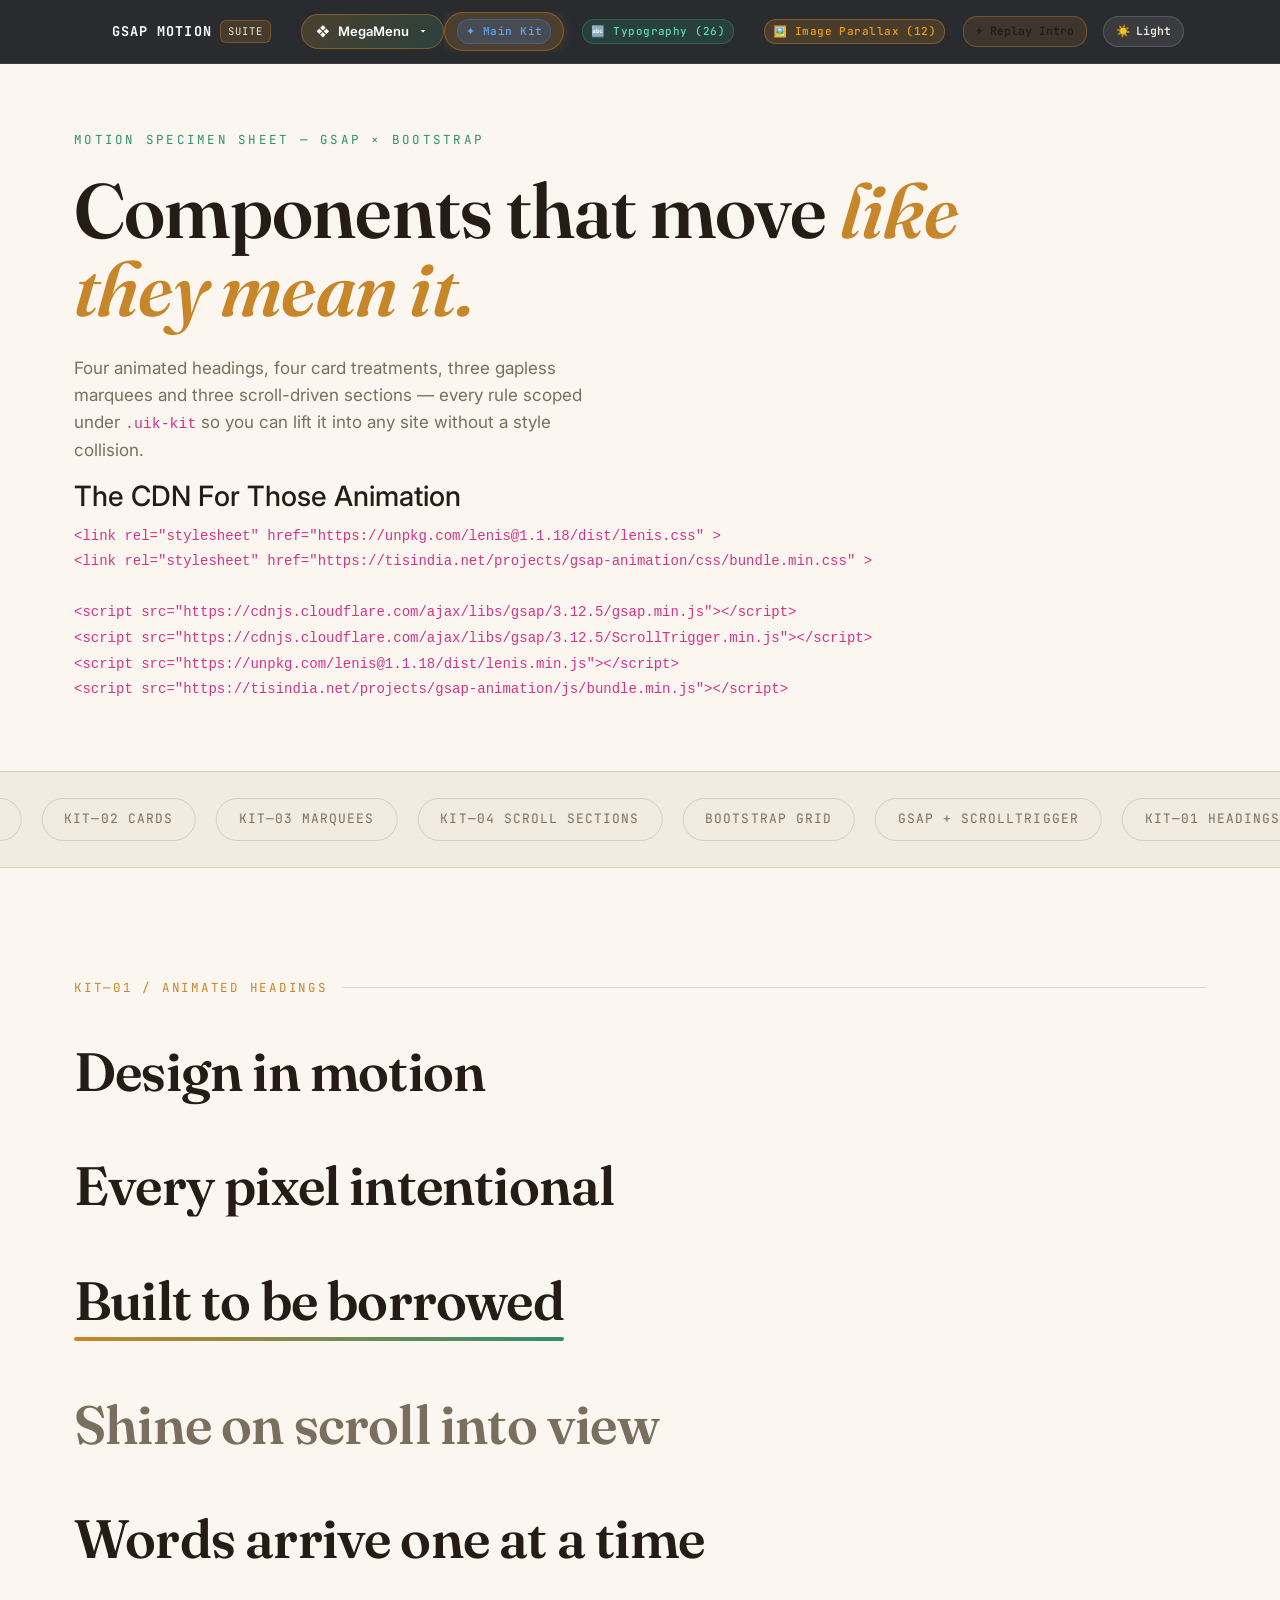
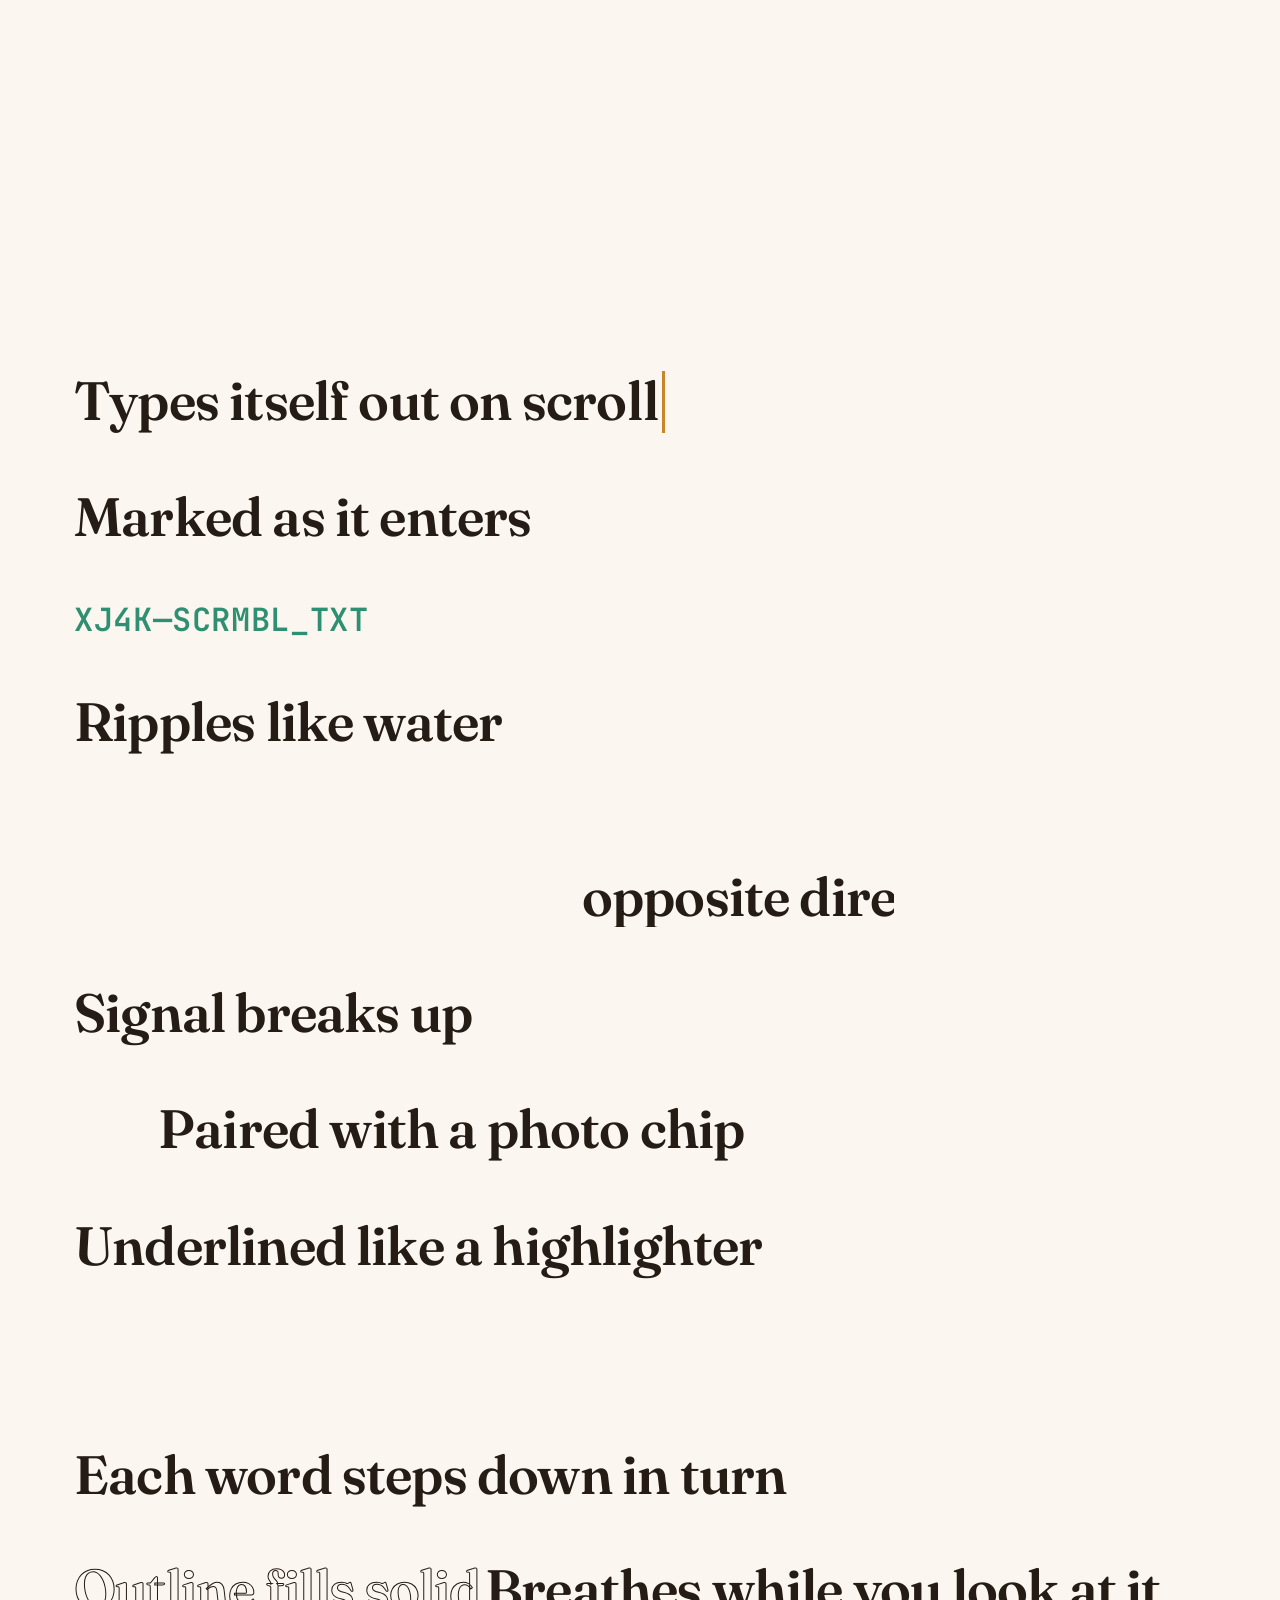
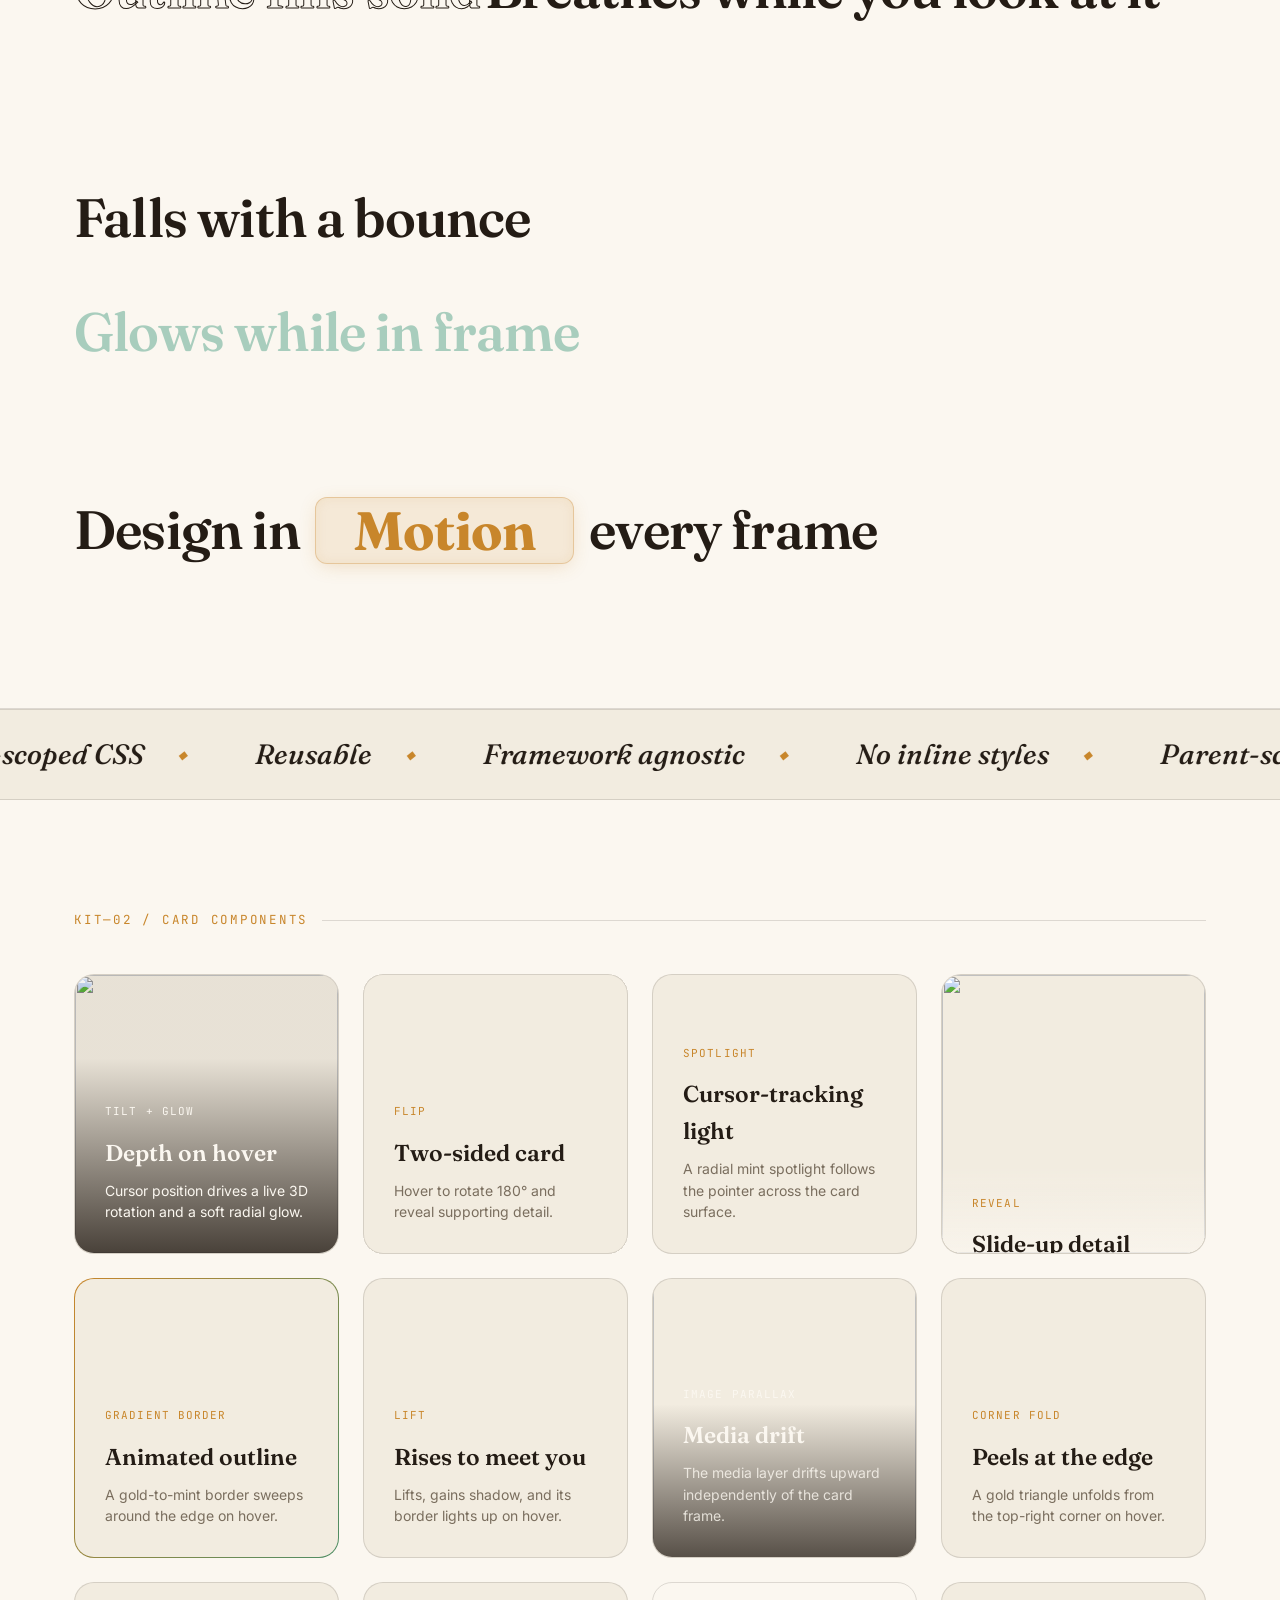
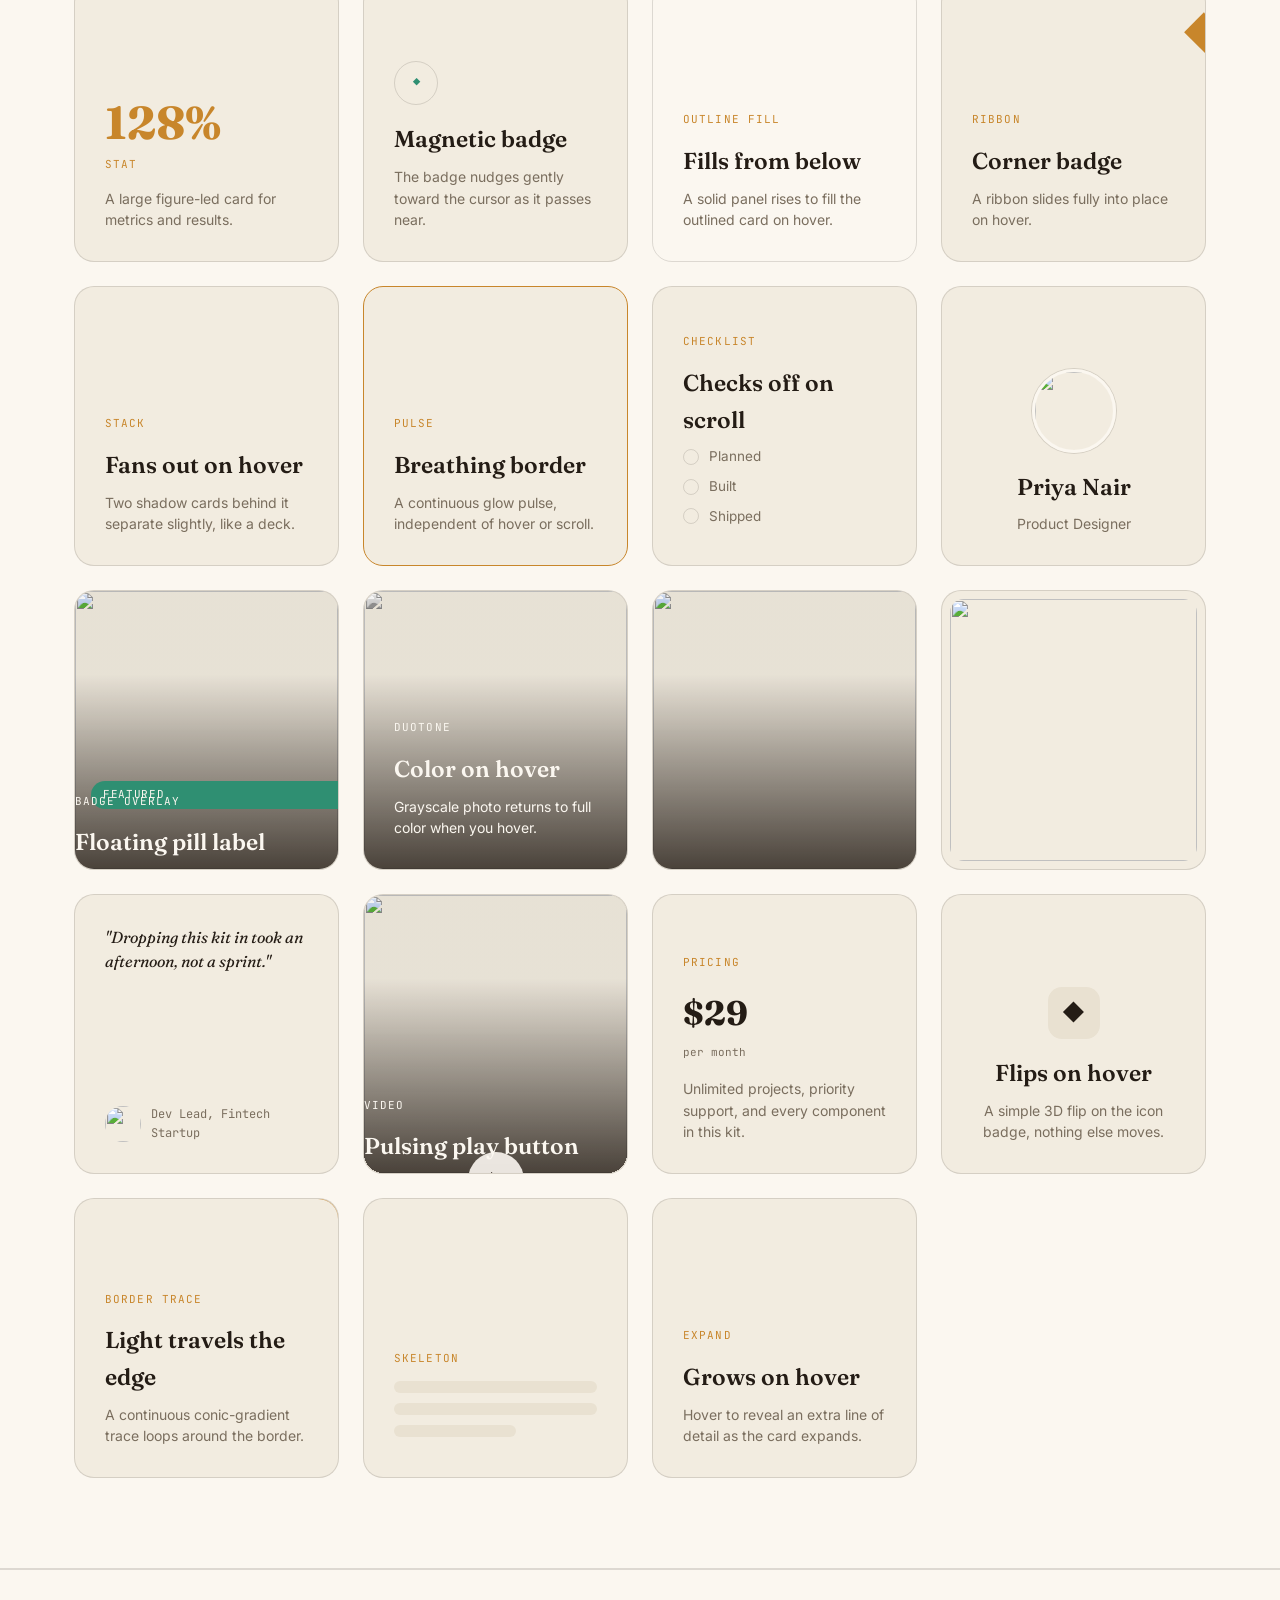
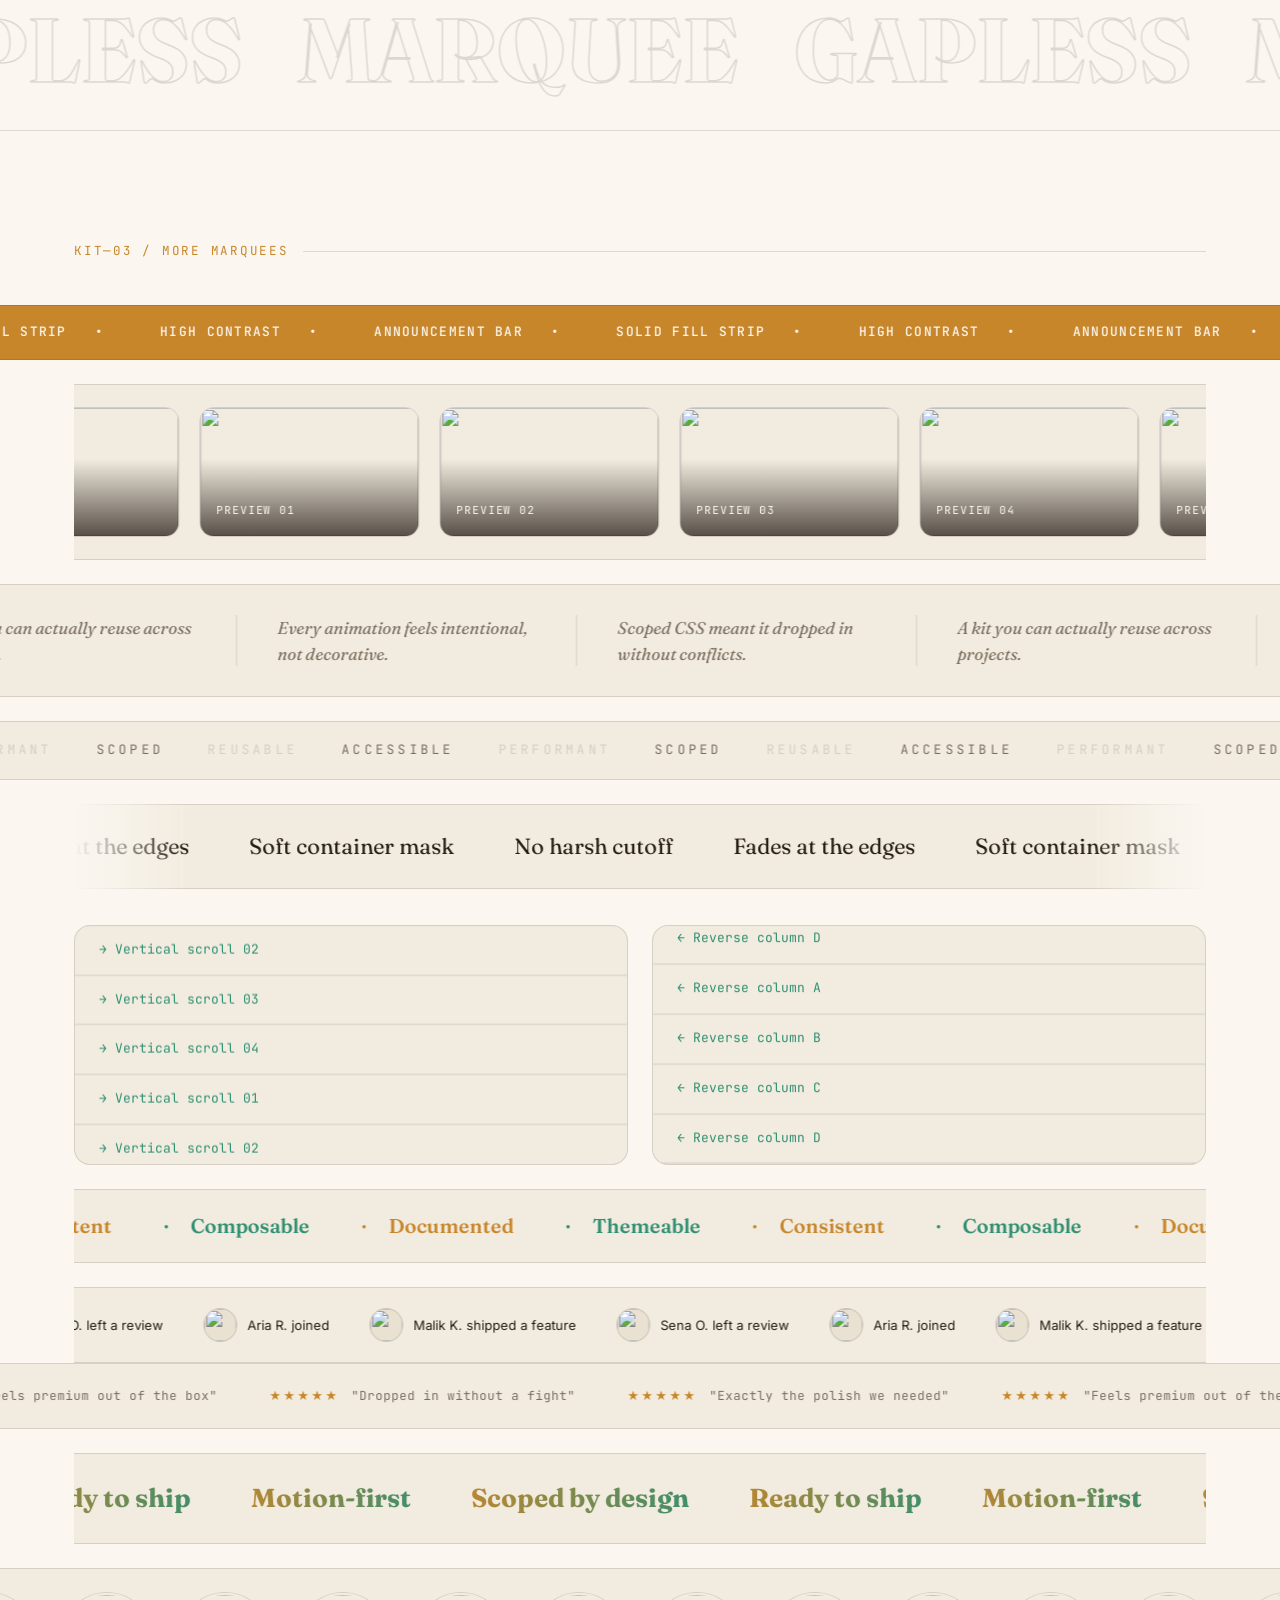
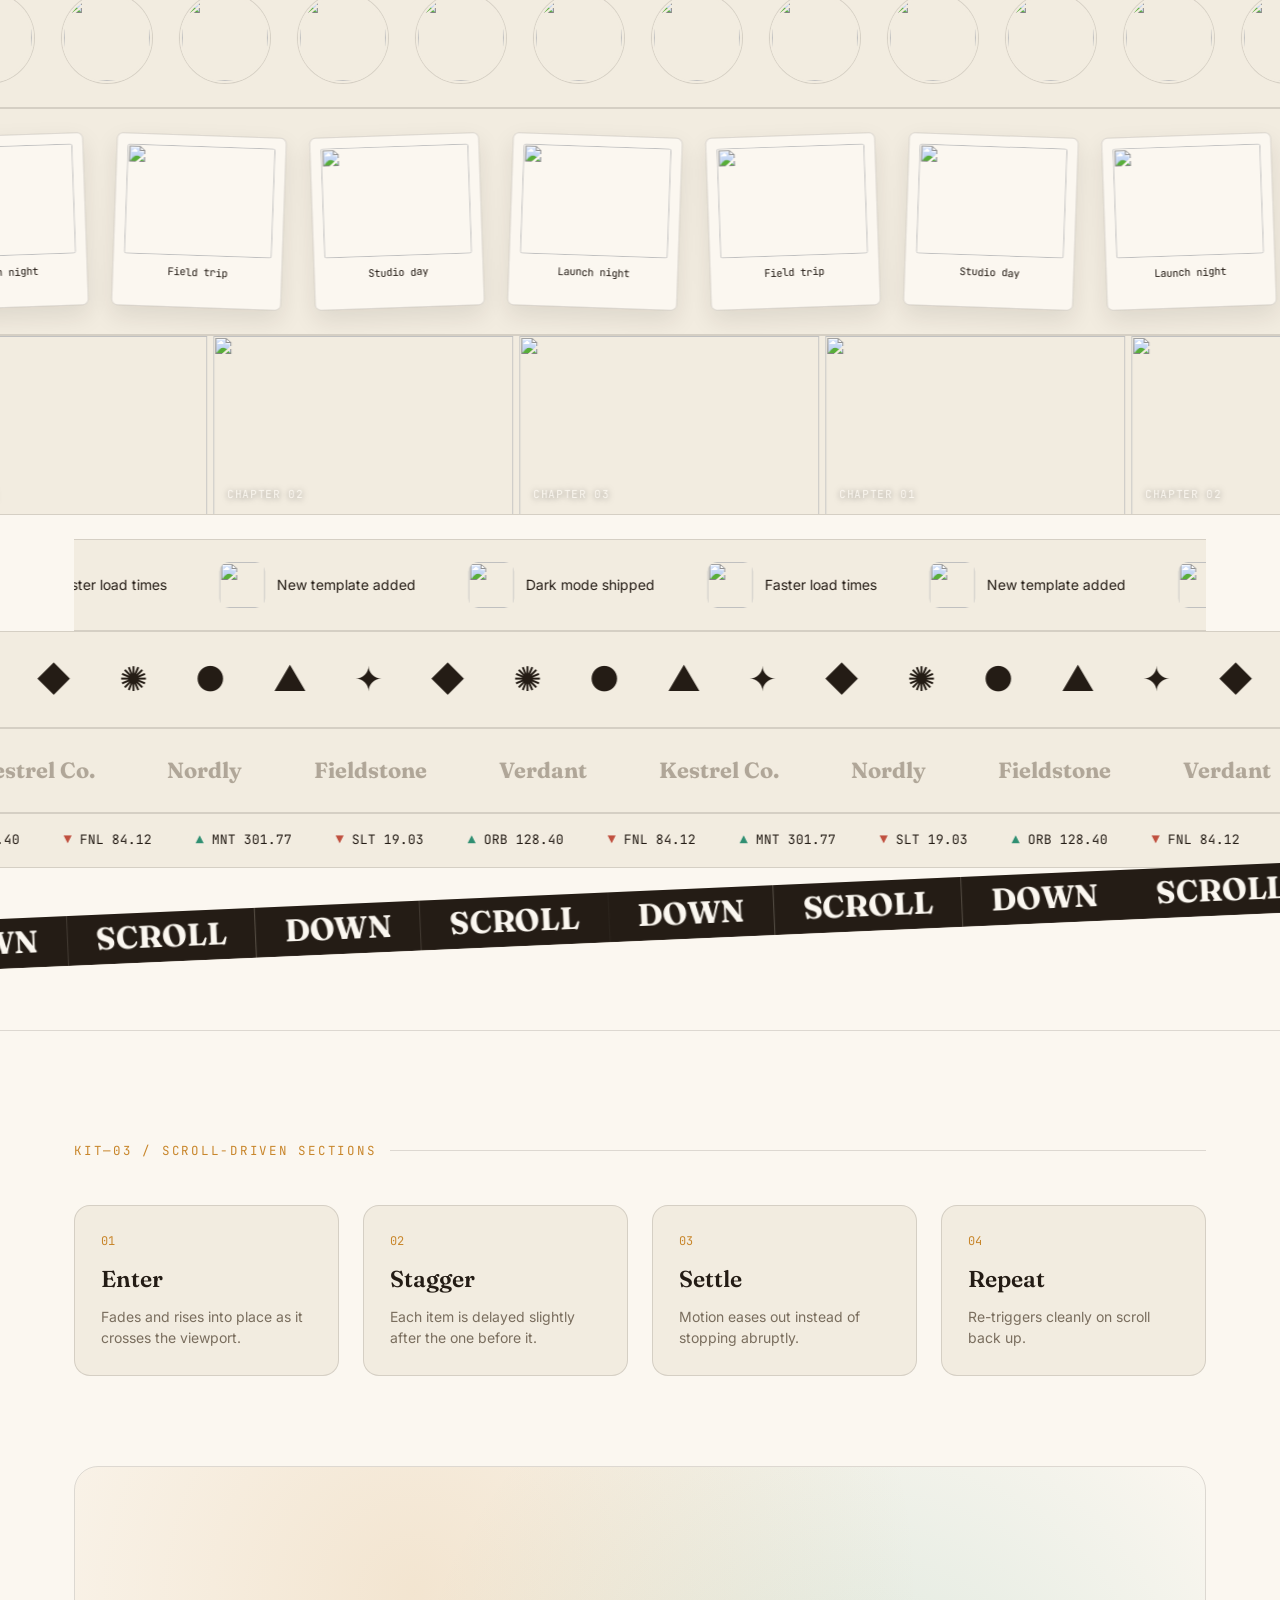
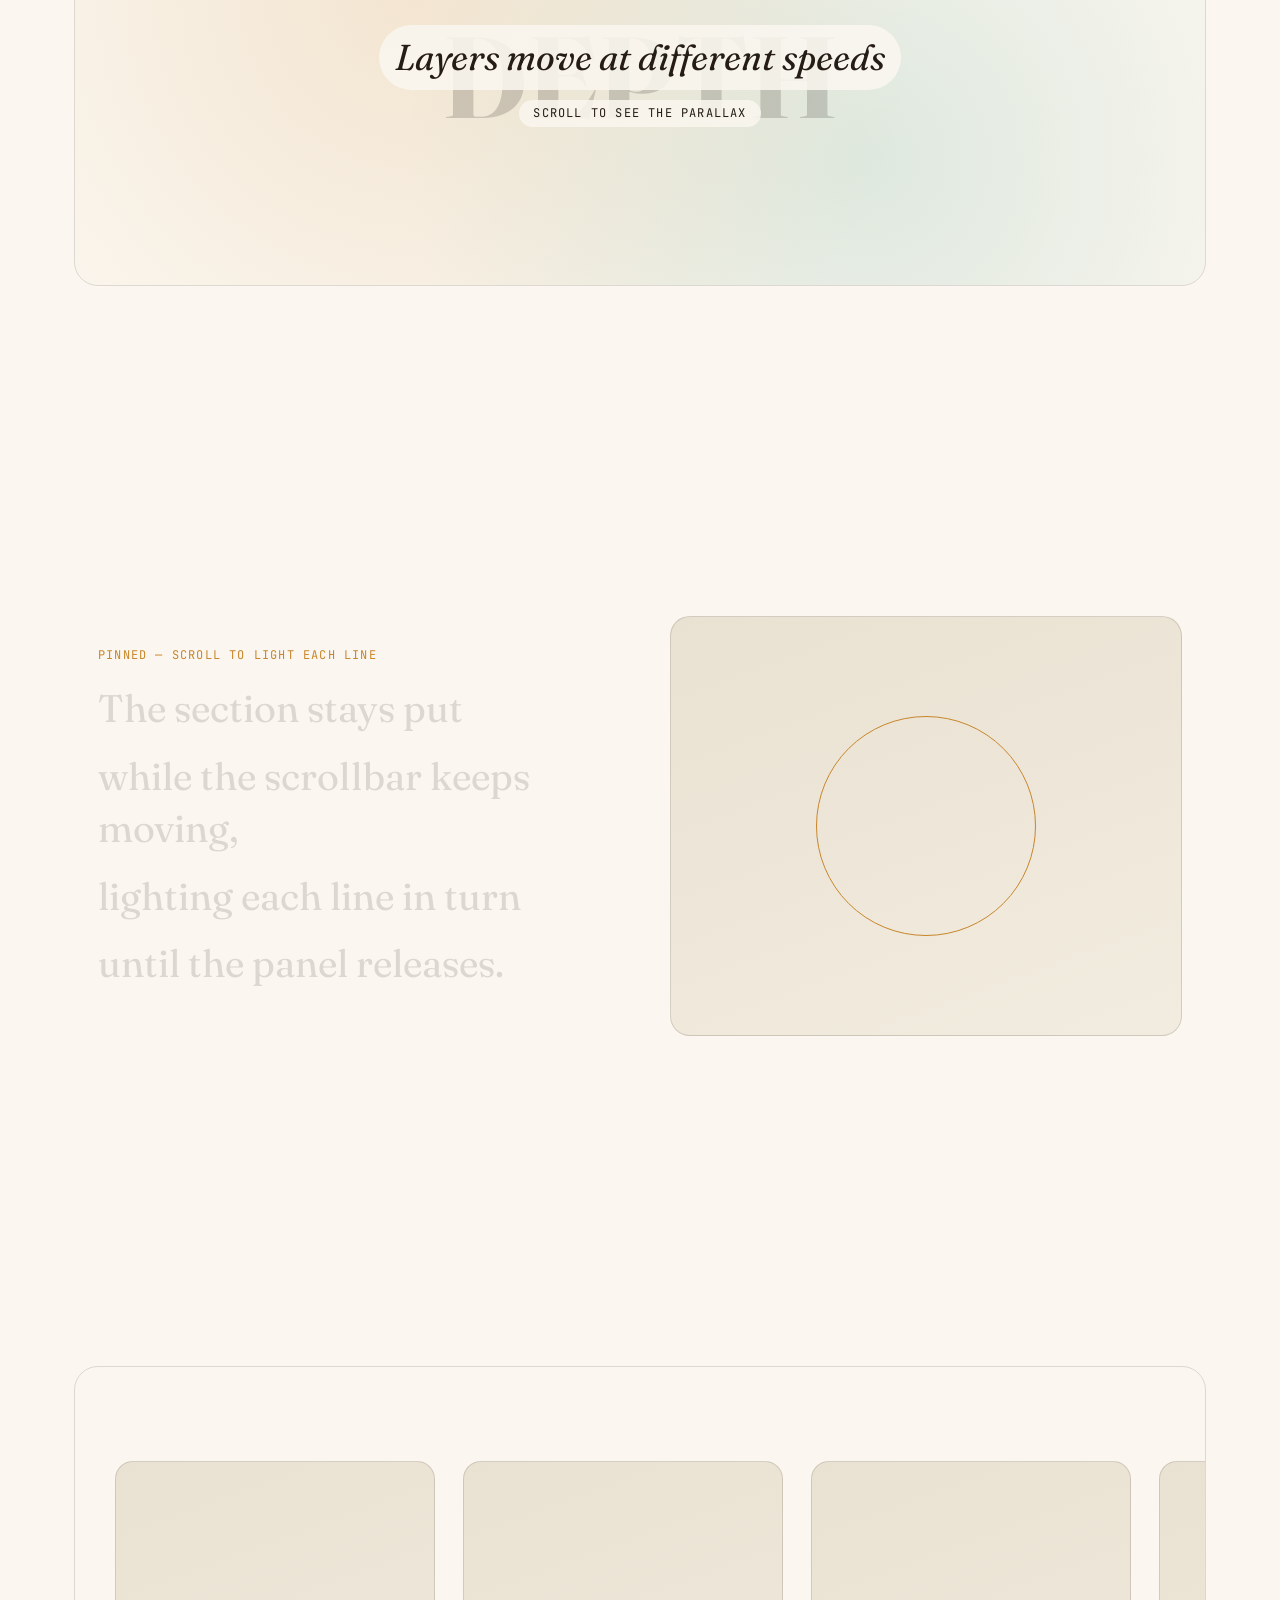
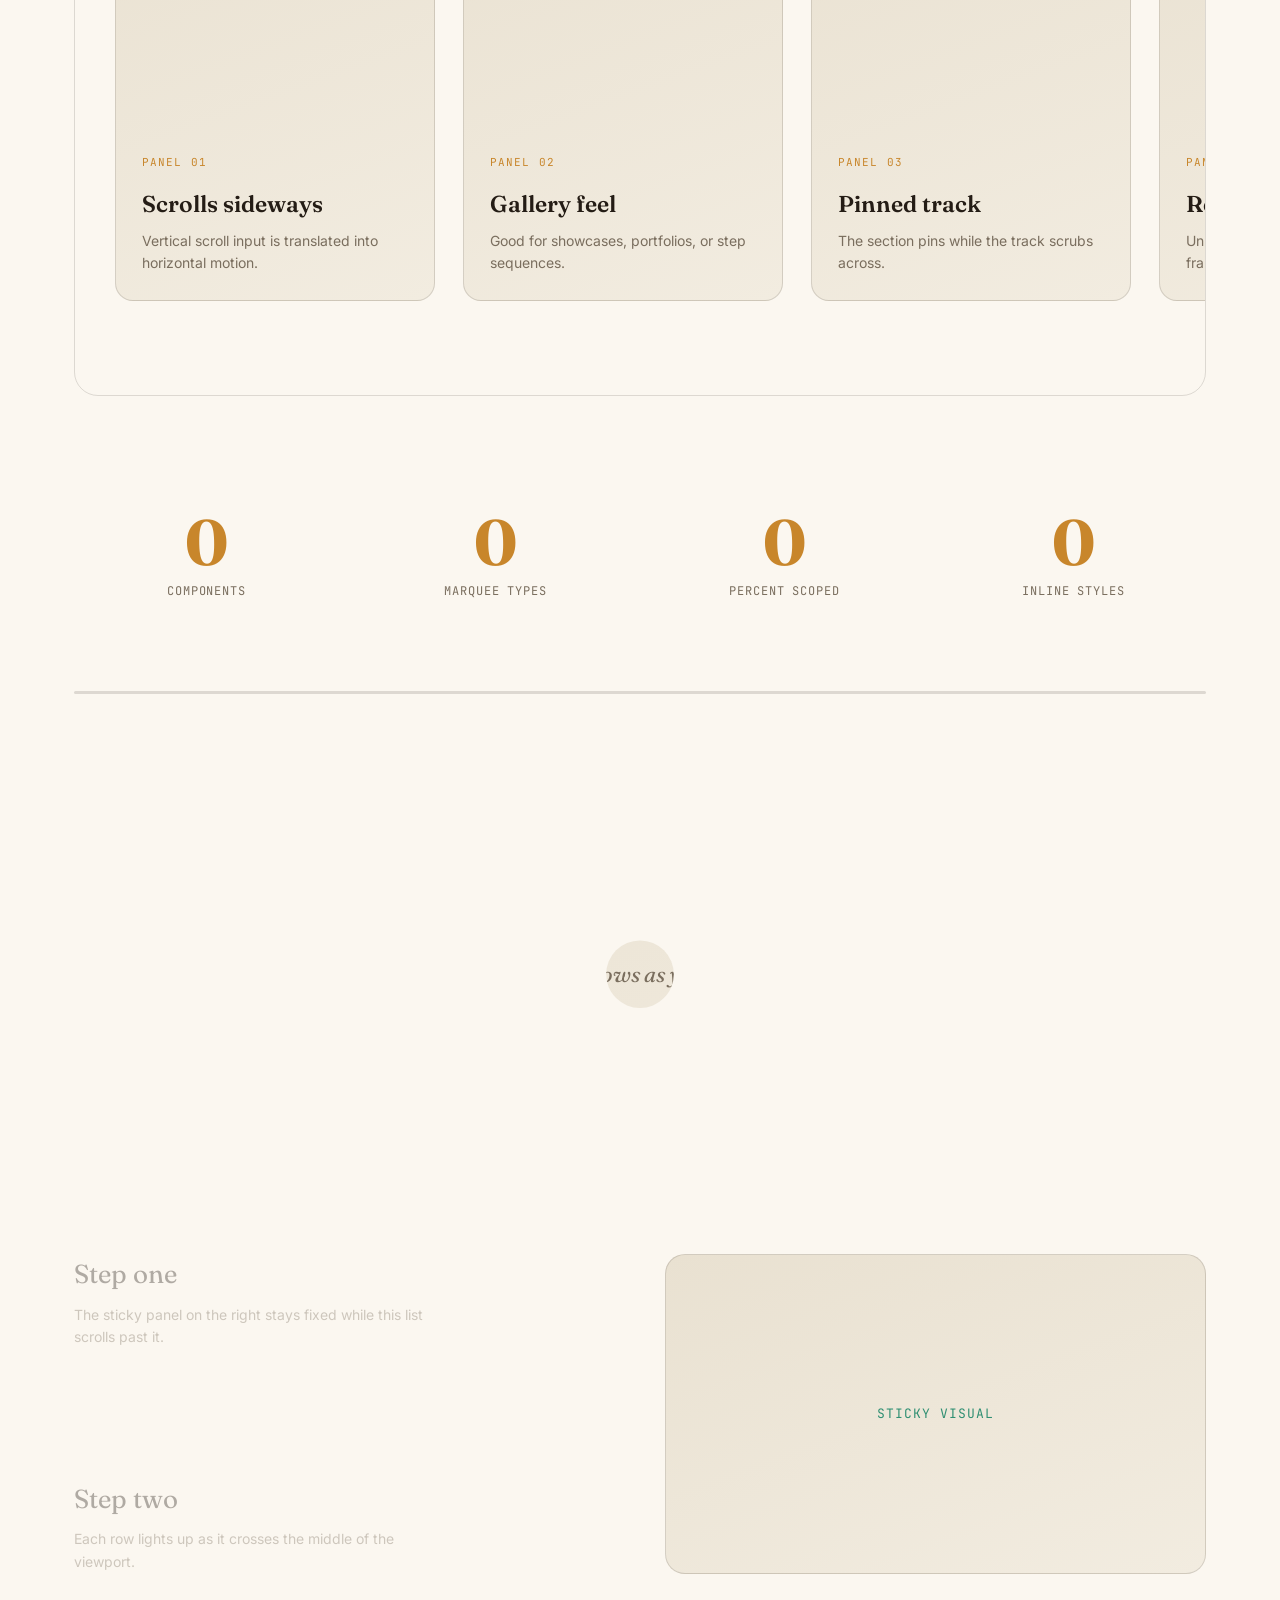
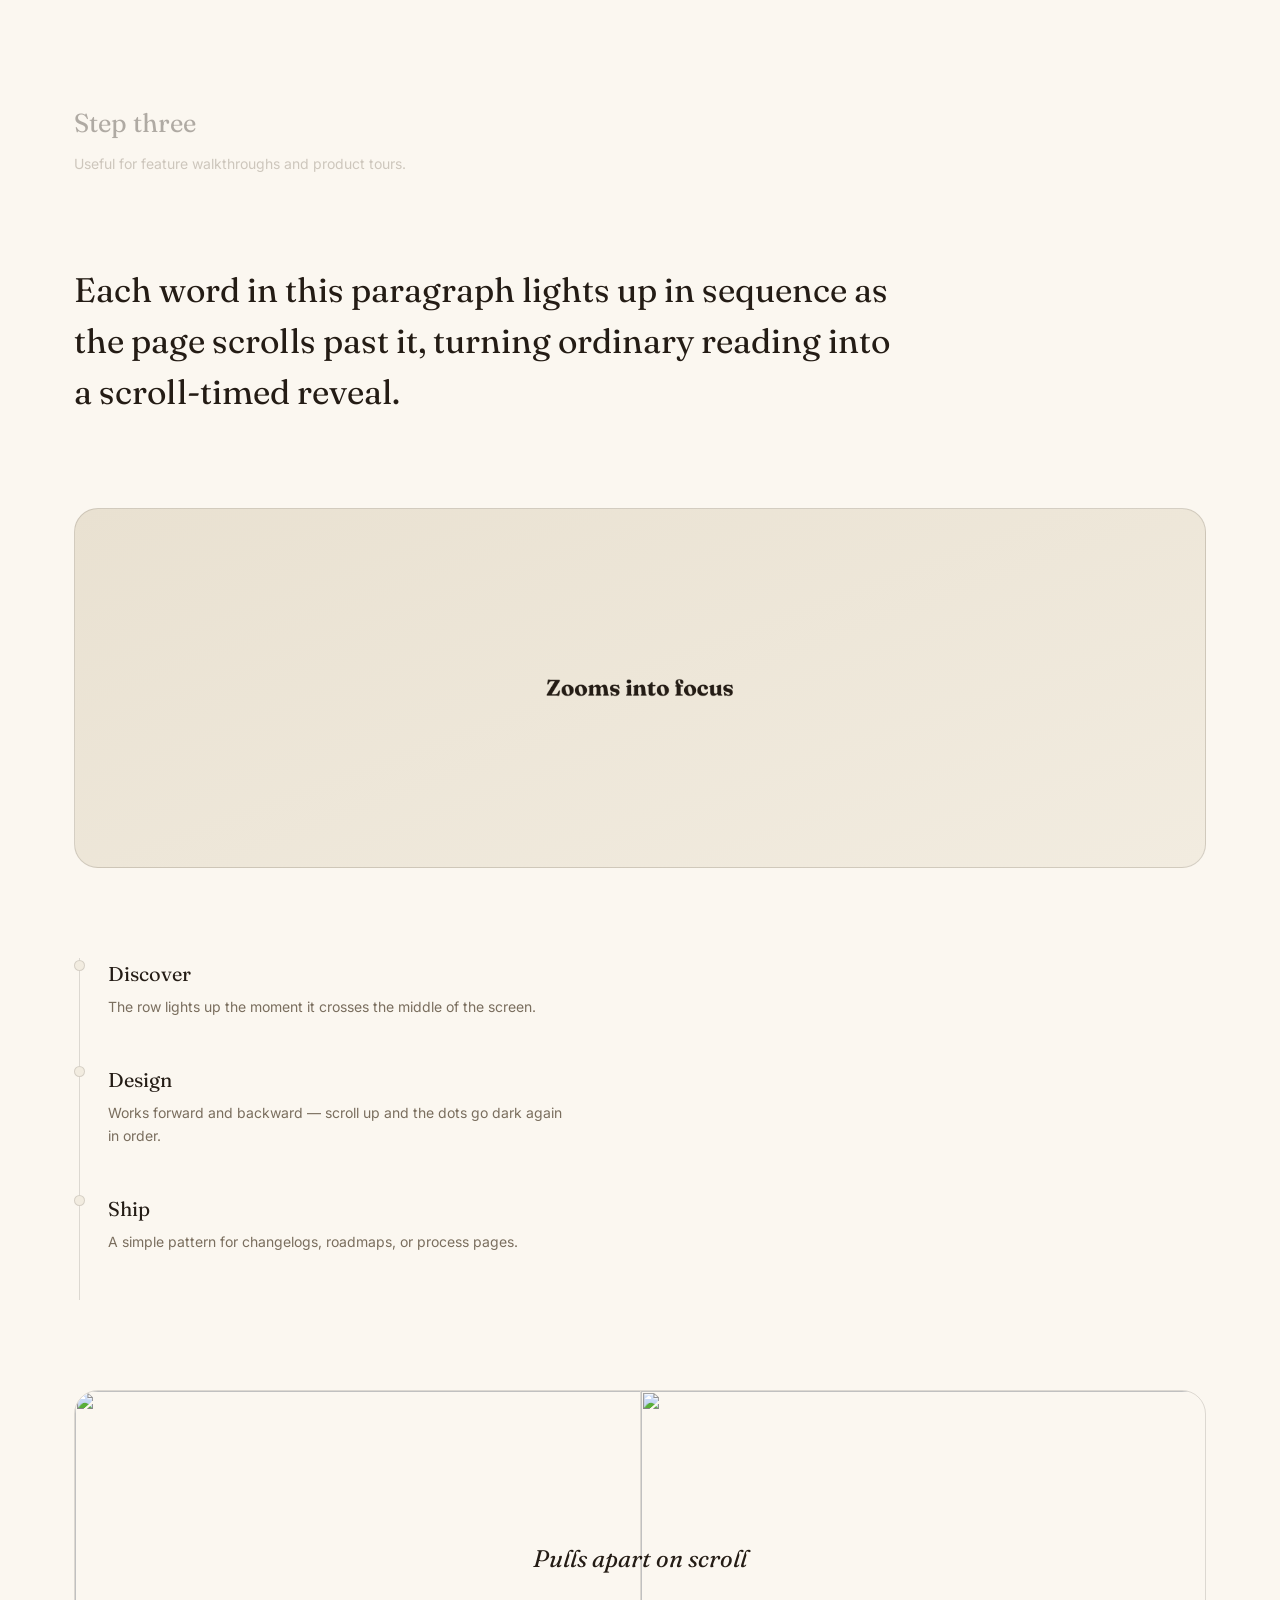
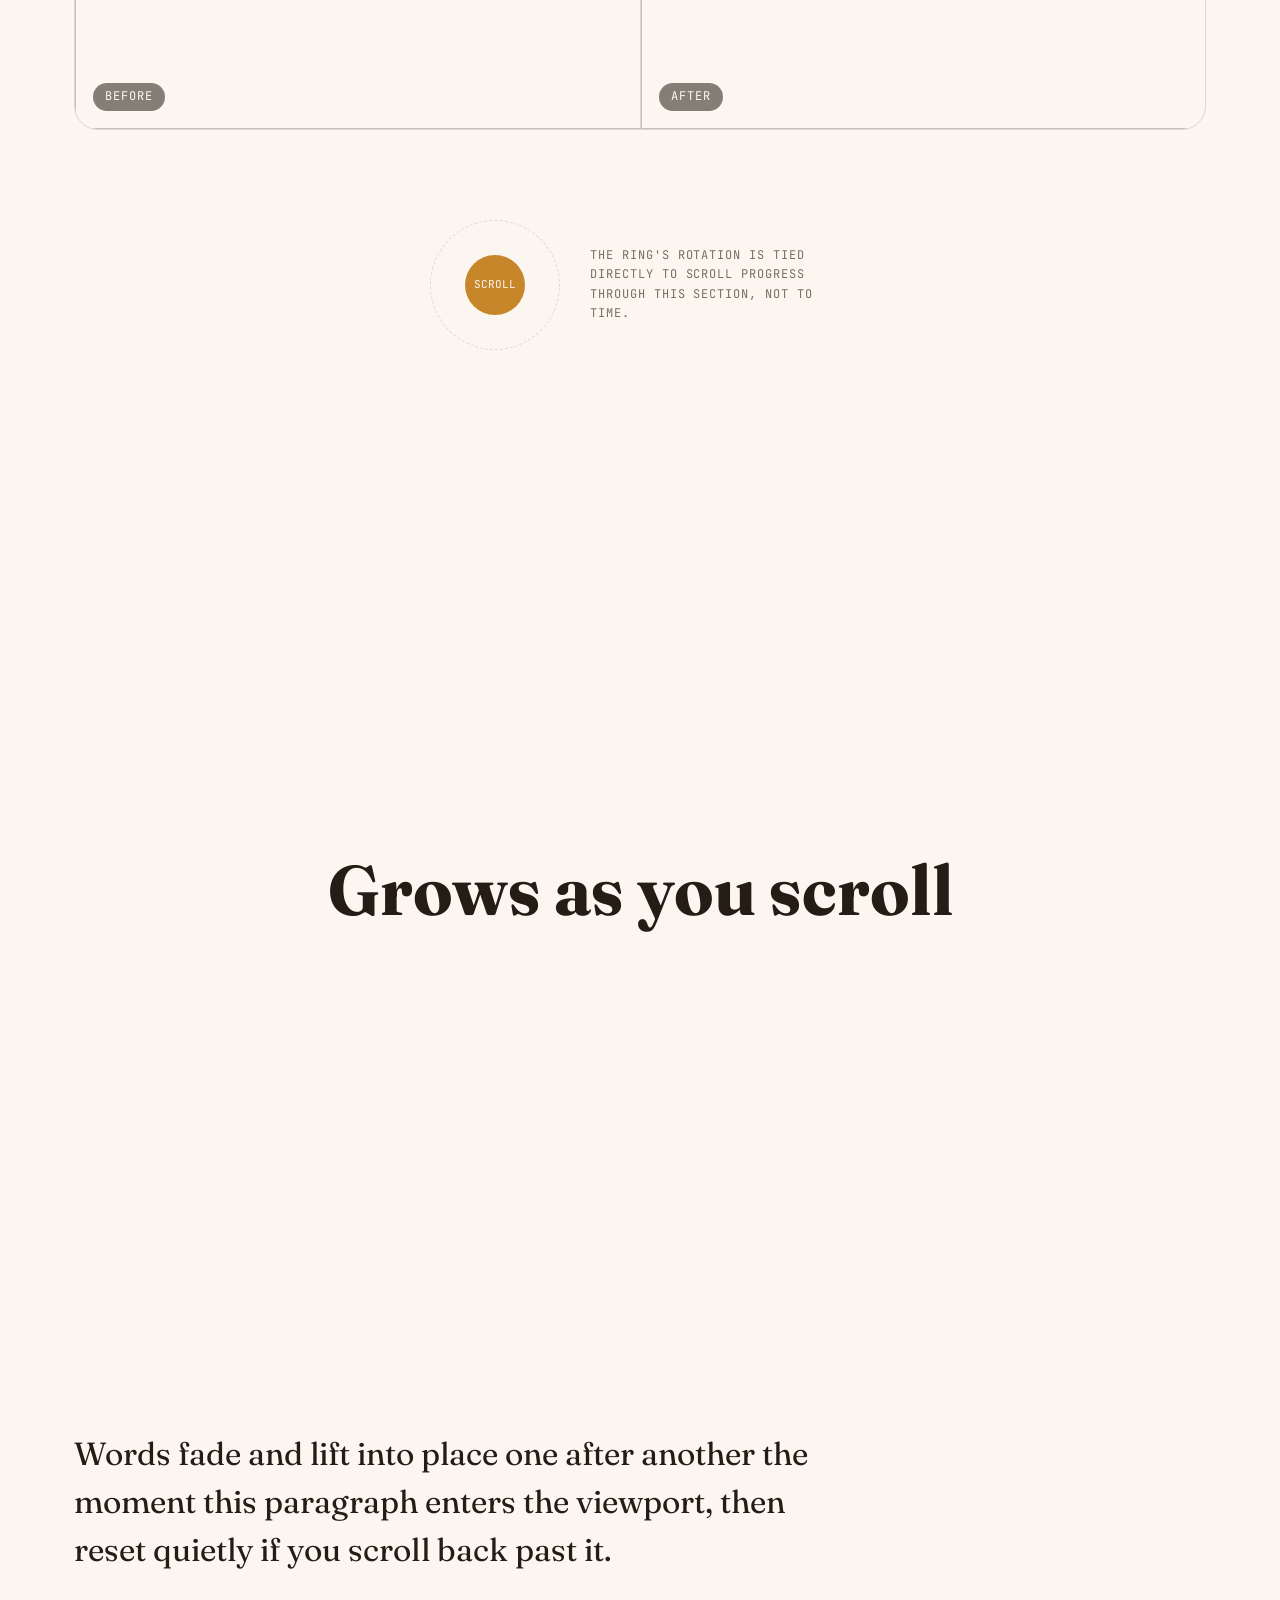
==== index.html @ 9df9f764 "Add files via upload" ====
<!DOCTYPE html>
<html lang="en">

<head>
  <meta charset="UTF-8">
  <meta name="viewport" content="width=device-width, initial-scale=1.0">
  <title>UI Kit — Motion Specimen Sheet</title>

  <!-- Bootstrap (grid/layout utilities only) -->
  <link href="https://cdn.jsdelivr.net/npm/bootstrap@5.3.3/dist/css/bootstrap.min.css" rel="stylesheet">

  <!-- Fonts -->
  <link rel="preconnect" href="https://fonts.googleapis.com">
  <link
    href="https://fonts.googleapis.com/css2?family=Fraunces:ital,opsz,wght@0,9..144,300;0,9..144,500;0,9..144,600;0,9..144,700;1,9..144,500&family=Inter:wght@400;500;600&family=JetBrains+Mono:wght@400;500&display=swap"
    rel="stylesheet">
  <link rel="stylesheet" href="https://unpkg.com/lenis@1.1.18/dist/lenis.css">
  <link rel="stylesheet" href="css/bundle.min.css">



  <style>
    /* ======================================================================
   UI KIT — all rules are scoped under .uik-kit so this file can be
   dropped into any existing site without leaking styles or colliding
   with host classnames. Nothing here is written as an inline style
   attribute; every visual rule lives in this stylesheet.
   ====================================================================== */
  </style>
</head>

<body>

  <div class="uik-kit">

    <!-- ================= AWWWARDS FULLSCREEN SITE OPENING INTRO PRELOADER ================= -->
    <div class="uik-site-intro-overlay" data-uik-intro-overlay>
      <!-- 5 Vertical Staggered Curtains -->
      <div class="uik-intro-columns-wrap">
        <div class="uik-intro-column" data-uik-intro-col></div>
        <div class="uik-intro-column" data-uik-intro-col></div>
        <div class="uik-intro-column" data-uik-intro-col></div>
        <div class="uik-intro-column" data-uik-intro-col></div>
        <div class="uik-intro-column" data-uik-intro-col></div>
      </div>

      <!-- Centerpiece Telemetry & Reveal Stage -->
      <div class="uik-intro-stage" data-uik-intro-stage>
        <div class="uik-intro-telemetry" data-uik-intro-telemetry>
          <span>[ AWWWARDS • 2026 ]</span>
          <span>•</span>
          <span>[ GSAP 3 SHOCKWAVE ]</span>
        </div>

        <div class="uik-intro-emblem" data-uik-intro-emblem>
          <div class="uik-intro-emblem-ring"></div>
          <div class="uik-intro-emblem-core"></div>
        </div>

        <h1 class="uik-intro-title" data-uik-intro-title>
          <span class="uik-intro-char">A</span><span class="uik-intro-char">W</span><span class="uik-intro-char">W</span><span class="uik-intro-char">W</span><span class="uik-intro-char">A</span><span class="uik-intro-char">R</span><span class="uik-intro-char">D</span><span class="uik-intro-char">S</span>
          <span style="display: inline-block; width: 14px;"></span>
          <span class="uik-intro-char" style="color: var(--uik-clay);">M</span><span class="uik-intro-char" style="color: var(--uik-clay);">O</span><span class="uik-intro-char" style="color: var(--uik-clay);">T</span><span class="uik-intro-char" style="color: var(--uik-clay);">I</span><span class="uik-intro-char" style="color: var(--uik-clay);">O</span><span class="uik-intro-char" style="color: var(--uik-clay);">N</span>
        </h1>

        <div class="uik-intro-counter-big" data-uik-intro-counter>00%</div>

        <div class="uik-intro-progress-wrap">
          <div class="uik-intro-progress-bar" data-uik-intro-bar></div>
        </div>

        <div class="uik-intro-status" data-uik-intro-status>SYNCHRONIZING ASSETS & TELEMETRY...</div>
      </div>
    </div>

    <!-- ================= COMMON GLOBAL MOTION NAVBAR ================= -->
    <nav class="uik-navbar" data-uik-navbar>
      <div class="uik-container d-flex align-items-center justify-content-between">
        <div class="d-flex align-items-center gap-3">
          <a href="index.html" class="uik-nav-brand" title="GSAP Motion Suite Home">
            <span class="uik-nav-dot"></span>
            <span class="uik-nav-brand-title">GSAP MOTION</span>
            <span class="uik-nav-badge">SUITE</span>
          </a>

          <!-- MegaMenu Trigger Button -->
          <button type="button" class="uik-nav-megabtn" data-uik-megatoggle aria-expanded="false" title="Explore All Motion Modules">
            <span class="uik-megabtn-icon">❖</span>
            <span>MegaMenu</span>
            <svg class="uik-megabtn-arrow" width="12" height="12" viewBox="0 0 24 24"><path d="M7 10l5 5 5-5z" fill="currentColor"/></svg>
          </button>
        </div>

        <div class="uik-nav-scroll-wrap">
          <ul class="uik-nav-list">
            <!-- 3 Master Showcase Hub Links -->
            <li><a href="index.html" class="uik-nav-item is-current-page" title="Main Motion Specimen Sheet"><span class="uik-nav-pill uik-nav-pill--specimen">✦ Main Kit</span></a></li>
            <li><a href="headings.html" class="uik-nav-item" title="Typography & Headings Animation Kit"><span class="uik-nav-pill uik-nav-pill--headings">🔤 Typography (26)</span></a></li>
            <li><a href="image-parallax.html" class="uik-nav-item" title="12 Pure Image Parallax Techniques"><span class="uik-nav-pill uik-nav-pill--parallax">🖼️ Image Parallax (12)</span></a></li>

            <!-- Interactive Replay Opening Animation Trigger -->
            <li><button type="button" class="uik-nav-replay-btn" data-uik-intro-replay title="Replay Awwwards Opening Intro Animation">⚡ Replay Intro</button></li>

            <!-- Universal Theme Toggle -->
            <li>
              <button type="button" class="uik-nav-theme-btn" data-uik-theme-toggle title="Toggle Light / Dark Mode">
                <span class="uik-theme-icon">☀️</span>
                <span class="uik-theme-label">Light</span>
              </button>
            </li>
          </ul>
        </div>
      </div>
    </nav>

    <!-- Mega Menu Full Panel Overlay -->
    <div class="uik-megamenu-panel" data-uik-megapanel>
      <div class="uik-container">
        <div class="uik-megamenu-grid">

          <!-- Column 1: Core Typography & Components -->
          <div class="uik-megacol">
            <div class="uik-megacol-title">
              <span>01 • CORE FOUNDATIONS</span>
              <span class="uik-nav-badge">60+ FX</span>
            </div>

            <a href="#kit-headings" class="uik-megalink-card" data-nav-target="#kit-headings" data-megaclose>
              <div class="uik-megalink-icon">🔤</div>
              <div class="uik-megalink-content">
                <h5>Animated Headings <span class="uik-nav-badge">26</span></h5>
                <p>Split-char, Clip wipe, Line masks, Scramble, Glitch, Typewriter & 3D tilts.</p>
              </div>
            </a>

            <a href="#kit-cards" class="uik-megalink-card" data-nav-target="#kit-cards" data-megaclose>
              <div class="uik-megalink-icon">🃏</div>
              <div class="uik-megalink-content">
                <h5>Interactive Cards <span class="uik-nav-badge">20+</span></h5>
                <p>3D cursor tilt, Spotlight radial glows, Magnetic pulls & Holographic flares.</p>
              </div>
            </a>

            <a href="#kit-marquees" class="uik-megalink-card" data-nav-target="#kit-marquees" data-megaclose>
              <div class="uik-megalink-icon">♾️</div>
              <div class="uik-megalink-content">
                <h5>Gapless Marquees <span class="uik-nav-badge">15</span></h5>
                <p>Seamless infinite tickers, photo streams, vertical scrollers & text strokes.</p>
              </div>
            </a>
          </div>

          <!-- Column 2: Scroll-Driven Sequences -->
          <div class="uik-megacol">
            <div class="uik-megacol-title">
              <span>02 • SCROLL SEQUENCES</span>
              <span class="uik-nav-badge">KINETIC</span>
            </div>

            <a href="#kit-scroll-1" class="uik-megalink-card" data-nav-target="#kit-scroll-1" data-megaclose>
              <div class="uik-megalink-icon">📜</div>
              <div class="uik-megalink-content">
                <h5>Kinetic Scroll I</h5>
                <p>Pinned card decks, horizontal sliding runways & expanding container wipes.</p>
              </div>
            </a>

            <a href="#kit-scroll-2" class="uik-megalink-card" data-nav-target="#kit-scroll-2" data-megaclose>
              <div class="uik-megalink-icon">⚡</div>
              <div class="uik-megalink-content">
                <h5>Kinetic Scroll II</h5>
                <p>SVG path stroke drawing, rotating compass needles & differential parallax.</p>
              </div>
            </a>

            <a href="#kit-scroll-3" class="uik-megalink-card" data-nav-target="#kit-scroll-3" data-megaclose>
              <div class="uik-megalink-icon">🔢</div>
              <div class="uik-megalink-content">
                <h5>Kinetic Scroll III</h5>
                <p>Numeric odometers, before/after image sliders & curtain reveals.</p>
              </div>
            </a>
          </div>

          <!-- Column 3: Award Winning & Sliders -->
          <div class="uik-megacol">
            <div class="uik-megacol-title">
              <span>03 • SUITES & SLIDERS</span>
              <span class="uik-nav-badge">33+ PRO</span>
            </div>

            <a href="#kit-awwwards" class="uik-megalink-card" data-nav-target="#kit-awwwards" data-megaclose>
              <div class="uik-megalink-icon">🏆</div>
              <div class="uik-megalink-content">
                <h5>Awwwards Suite <span class="uik-nav-pill">11</span></h5>
                <p>Fluid magnetic cursor, image trails, velocity skews & stencil windows.</p>
              </div>
            </a>

            <a href="#kit-hypermotion" class="uik-megalink-card" data-nav-target="#kit-hypermotion" data-megaclose>
              <div class="uik-megalink-icon">✨</div>
              <div class="uik-megalink-content">
                <h5>Hyper-Motion Studio <span class="uik-nav-pill">11</span></h5>
                <p>3D orbit cylinders, pixel reveal grids, constellation mesh & spotlights.</p>
              </div>
            </a>

            <a href="#kit-reactbits" class="uik-megalink-card" data-nav-target="#kit-reactbits" data-megaclose>
              <div class="uik-megalink-icon">🎠</div>
              <div class="uik-megalink-content">
                <h5>ReactBits Carousel Suite <span class="uik-nav-pill uik-nav-pill--gold">11</span></h5>
                <p>Skewed infinity reels, 3D coverflow, liquid morph, accordion slices.</p>
              </div>
            </a>

            <a href="#kit-modern" class="uik-megalink-card" data-nav-target="#kit-modern" data-megaclose>
              <div class="uik-megalink-icon">🚀</div>
              <div class="uik-megalink-content">
                <h5>Modern Hero Sliders <span class="uik-nav-pill uik-nav-pill--cyan">11</span></h5>
                <p>3D prism cubes, venetian shutters, filmstrip reel & waveform harmonic banners.</p>
              </div>
            </a>
          </div>

          <!-- Column 4: Standalone & Tools -->
          <div class="uik-megacol">
            <div class="uik-megacol-title">
              <span>04 • LOADERS & TOOLS</span>
              <span class="uik-nav-badge" style="color:#C8862B; border-color:rgba(200,134,43,0.4);">KIT—10</span>
            </div>

            <!-- KIT-10 Loaders Link in MegaMenu -->
            <a href="#kit-loaders" class="uik-megalink-card" data-nav-target="#kit-loaders" data-megaclose style="border-color: rgba(200, 134, 43, 0.4); background: rgba(200, 134, 43, 0.08);">
              <div class="uik-megalink-icon" style="background: rgba(200, 134, 43, 0.25);">⏳</div>
              <div class="uik-megalink-content">
                <h5>Kinetic Loaders Suite <span class="uik-nav-badge" style="background: #C8862B; color: #0E1015;">24</span></h5>
                <p>Awwwards preloader animations, counters, gyro rings, fluid blobs & laser scans.</p>
              </div>
            </a>

            <!-- Dedicated Standalone Suites -->
            <div class="uik-megacard-featured" style="border-color: rgba(200, 134, 43, 0.4); background: linear-gradient(135deg, rgba(200, 134, 43, 0.12) 0%, rgba(14, 16, 21, 0.6) 100%);">
              <h4>Image Parallax Suite <span class="uik-nav-badge" style="background: #C8862B; color: #0A0B0E;">12 FX</span></h4>
              <p>Pure image parallax animations without text animation: 3D diorama, Ken Burns, diagonal curtains, opposing dual-columns, 3D tilt, and more.</p>
              <a href="image-parallax.html" class="uik-megabtn-cta" target="_blank" rel="noopener noreferrer" style="background: #C8862B; color: #0A0B0E; font-weight: 700;">Open Parallax Suite ↗</a>
            </div>

            <div class="uik-megacard-featured">
              <h4>.main-heading System</h4>
              <p>Independent typography kit with zero UI-Kit dependency. Works on any external website with H1–H6 responsive font scales.</p>
              <a href="headings.html" class="uik-megabtn-cta" target="_blank" rel="noopener noreferrer">Open Standalone Tab ↗</a>
            </div>

            <a href="#" class="uik-megalink-card" data-nav-target="top" data-megaclose>
              <div class="uik-megalink-icon">🔝</div>
              <div class="uik-megalink-content">
                <h5>Scroll to Top</h5>
                <p>Back to the hero section.</p>
              </div>
            </a>
          </div>

        </div>
      </div>
    </div>

    <!-- HERO -->
    <header class="uik-hero">
      <div class="uik-container">
        <div class="uik-hero__eyebrow">Motion Specimen Sheet — GSAP × Bootstrap</div>
        <h1 class="uik-hero__title">Components that move <em>like they mean it.</em></h1>
        <p class="uik-hero__sub">Four animated headings, four card treatments, three gapless marquees and three
          scroll-driven sections — every rule scoped under <code>.uik-kit</code> so you can lift it into any site
          without a style collision.</p>
        <h3>The CDN For Those Animation</h3>
        <code>
        &lt;link rel="stylesheet" href="https://unpkg.com/lenis@1.1.18/dist/lenis.css" &gt; <br>
        &lt;link rel="stylesheet" href="https://tisindia.net/projects/gsap-animation/css/bundle.min.css" &gt; <br>
        <br>
        &lt;script src="https://cdnjs.cloudflare.com/ajax/libs/gsap/3.12.5/gsap.min.js"&gt;&lt;/script&gt; <br>
        &lt;script src="https://cdnjs.cloudflare.com/ajax/libs/gsap/3.12.5/ScrollTrigger.min.js"&gt;&lt;/script&gt; <br>
        &lt;script src="https://unpkg.com/lenis@1.1.18/dist/lenis.min.js"&gt;&lt;/script&gt; <br>
        &lt;script src="https://tisindia.net/projects/gsap-animation/js/bundle.min.js"&gt;&lt;/script&gt; <br>
        </code>


      </div>
    </header>

    <!-- TICKER INDEX (signature element) -->
    <div class="uik-marquee uik-marquee--logos" aria-hidden="true">
      <div class="uik-marquee__track" data-marquee data-speed="38" data-dir="1">
        <div class="uik-marquee__item">KIT—01 Headings</div>
        <div class="uik-marquee__item">KIT—02 Cards</div>
        <div class="uik-marquee__item">KIT—03 Marquees</div>
        <div class="uik-marquee__item">KIT—04 Scroll Sections</div>
        <div class="uik-marquee__item">Bootstrap Grid</div>
        <div class="uik-marquee__item">GSAP + ScrollTrigger</div>
      </div>
    </div>

    <!-- ================= HEADINGS ================= -->
    <section class="uik-section" id="kit-headings">
      <div class="uik-container">
        <div class="uik-specimen-label">KIT—01 / Animated Headings</div>

        <h2 class="uik-heading uik-heading--split" data-anim="split">Design in motion</h2>
        <h2 class="uik-heading uik-heading--clip" data-anim="clip">Every pixel intentional</h2>
        <h2 class="uik-heading uik-heading--underline" data-anim="underline">Built to be borrowed<span
            class="uik-underline-rule"></span></h2>
        <h2 class="uik-heading uik-heading--shine" data-anim="shine">Shine on scroll into view</h2>
        <h2 class="uik-heading uik-heading--words" data-anim="words">Words arrive one at a time</h2>
        <h2 class="uik-heading uik-heading--linemask" data-anim="linemask"><span class="uik-linemask-inner">Lines slide
            out of hiding</span></h2>
        <h2 class="uik-heading uik-heading--blur" data-anim="blur">Focus pulls it into view</h2>
        <h2 class="uik-heading uik-heading--rotate3d" data-anim="rotate3d">Tips up from the floor</h2>
        <h2 class="uik-heading uik-heading--pop" data-anim="pop">Pops in with a bounce</h2>
        <h2 class="uik-heading" data-anim="typewriter" data-text="Types itself out on scroll"><span
            class="uik-heading--typewriter">Types itself out on scroll</span></h2>
        <h2 class="uik-heading uik-heading--highlight" data-anim="highlight"><span
            class="uik-highlight-bg"></span>Marked as it enters</h2>
        <h2 class="uik-heading uik-heading--scramble" data-anim="scramble" data-final-text="DECODED ON SCROLL">
          XJ4K—SCRMBL_TXT</h2>
        <h2 class="uik-heading uik-heading--wave" data-anim="wave">Ripples like water</h2>
        <h2 class="uik-heading uik-heading--duo">
          <span class="uik-duo-line"><span>Two lines,</span></span>
          <span class="uik-duo-line"><span>opposite directions</span></span>
        </h2>
        <h2 class="uik-heading uik-heading--glitch" data-anim="glitch" data-text="Signal breaks up">Signal breaks
          up<span class="uik-glitch-copy uik-glitch-copy--r">Signal breaks up</span><span
            class="uik-glitch-copy uik-glitch-copy--b">Signal breaks up</span></h2>

        <h2 class="uik-heading uik-heading--withphoto" data-anim="withphoto">
          <img src="https://picsum.photos/seed/uikheadingphoto/160/160" alt="">
          <span>Paired with a photo chip</span>
        </h2>

        <h2 class="uik-heading uik-heading--marker" data-anim="marker">Underlined like a highlighter<span
            class="uik-marker-rule"></span></h2>

        <h2 class="uik-heading uik-heading--skew" data-anim="skew">Skews in from the side</h2>

        <h2 class="uik-heading uik-heading--staircase" data-anim="staircase">Each word steps down in turn</h2>

        <h2 class="uik-heading uik-heading--outlinetext" data-anim="outlinetext">
          Outline fills solid
          <span class="uik-outline-fill">Outline fills solid</span>
        </h2>

        <h2 class="uik-heading uik-heading--morph" data-anim="morph">Breathes while you look at it</h2>

        <h2 class="uik-heading uik-heading--stamp" data-anim="stamp">Stamped into place</h2>

        <h2 class="uik-heading uik-heading--cascade" data-anim="cascade">Falls with a bounce</h2>

        <h2 class="uik-heading uik-heading--neon" data-anim="neon">Glows while in frame</h2>

        <h2 class="uik-heading uik-heading--slice" data-anim="slice">
          <span class="uik-slice-row"><span>Opens like blinds</span></span>
        </h2>

        <h2 class="uik-heading uik-heading--word-rotate" data-anim="word-rotate">
          <span class="uik-rotate-prefix">Design in</span>
          <span class="uik-rotate-words-wrap">
            <span class="uik-rotate-word is-active">Motion</span>
            <span class="uik-rotate-word">Perspective</span>
            <span class="uik-rotate-word">Dimensions</span>
            <span class="uik-rotate-word">Creativity</span>
            <span class="uik-rotate-word">Perfection</span>
          </span>
          <span class="uik-rotate-suffix">every frame</span>
        </h2>
      </div>
    </section>

    <div class="uik-marquee uik-marquee--text" aria-hidden="true">
      <div class="uik-marquee__track" data-marquee data-speed="45" data-dir="-1">
        <div class="uik-marquee__item">Reusable</div>
        <div class="uik-marquee__item">Framework agnostic</div>
        <div class="uik-marquee__item">No inline styles</div>
        <div class="uik-marquee__item">Parent-scoped CSS</div>
      </div>
    </div>

    <!-- ================= CARDS ================= -->
    <section class="uik-section" id="kit-cards">
      <div class="uik-container">
        <div class="uik-specimen-label">KIT—02 / Card Components</div>

        <div class="row g-4">
          <div class="col-12 col-md-6 col-lg-3">
            <div class="uik-card uik-card--tilt uik-card--photo" data-tilt>
              <img class="uik-card__photo" src="https://picsum.photos/seed/uiktilt/600/500" alt="">
              <div class="uik-card__scrim"></div>
              <div class="uik-card__glow"></div>
              <div class="uik-card__tag">Tilt + Glow</div>
              <div class="uik-card__title">Depth on hover</div>
              <div class="uik-card__text">Cursor position drives a live 3D rotation and a soft radial glow.</div>
            </div>
          </div>

          <div class="col-12 col-md-6 col-lg-3">
            <div class="uik-card uik-card--flip">
              <div class="uik-flip-inner">
                <div class="uik-flip-face uik-flip-face--front">
                  <div class="uik-card__tag">Flip</div>
                  <div class="uik-card__title">Two-sided card</div>
                  <div class="uik-card__text">Hover to rotate 180° and reveal supporting detail.</div>
                </div>
                <div class="uik-flip-face uik-flip-face--back">
                  <div class="uik-card__tag">Back face</div>
                  <div class="uik-card__title">Detail panel</div>
                  <div class="uik-card__text">Pure CSS 3D transform, no JS required for the flip itself.</div>
                </div>
              </div>
            </div>
          </div>

          <div class="col-12 col-md-6 col-lg-3">
            <div class="uik-card uik-card--spotlight" data-spotlight>
              <div class="uik-card__tag">Spotlight</div>
              <div class="uik-card__title">Cursor-tracking light</div>
              <div class="uik-card__text">A radial mint spotlight follows the pointer across the card surface.</div>
            </div>
          </div>

          <div class="col-12 col-md-6 col-lg-3">
            <div class="uik-card uik-card--reveal">
              <img class="uik-reveal-media" src="https://picsum.photos/seed/uikreveal/600/500" alt="">
              <div class="uik-reveal-overlay">
                <div class="uik-card__tag">Reveal</div>
                <div class="uik-card__title">Slide-up detail</div>
                <div class="uik-card__text">Background zooms while a detail panel slides up from below.</div>
              </div>
            </div>
          </div>

          <div class="col-12 col-md-6 col-lg-3">
            <div class="uik-card uik-card--gradientborder">
              <div class="uik-card__tag">Gradient Border</div>
              <div class="uik-card__title">Animated outline</div>
              <div class="uik-card__text">A gold-to-mint border sweeps around the edge on hover.</div>
            </div>
          </div>

          <div class="col-12 col-md-6 col-lg-3">
            <div class="uik-card uik-card--lift">
              <div class="uik-card__tag">Lift</div>
              <div class="uik-card__title">Rises to meet you</div>
              <div class="uik-card__text">Lifts, gains shadow, and its border lights up on hover.</div>
            </div>
          </div>

          <div class="col-12 col-md-6 col-lg-3">
            <div class="uik-card uik-card--imgparallax">
              <img class="uik-imgparallax-media" src="https://picsum.photos/seed/uikparallax/600/700" alt="">
              <div class="uik-card__inner">
                <div class="uik-card__tag">Image Parallax</div>
                <div class="uik-card__title">Media drift</div>
                <div class="uik-card__text">The media layer drifts upward independently of the card frame.</div>
              </div>
            </div>
          </div>

          <div class="col-12 col-md-6 col-lg-3">
            <div class="uik-card uik-card--fold">
              <div class="uik-card__tag">Corner Fold</div>
              <div class="uik-card__title">Peels at the edge</div>
              <div class="uik-card__text">A gold triangle unfolds from the top-right corner on hover.</div>
            </div>
          </div>

          <div class="col-12 col-md-6 col-lg-3">
            <div class="uik-card uik-card--stat">
              <div class="uik-stat-number">128%</div>
              <div class="uik-card__tag">Stat</div>
              <div class="uik-card__text">A large figure-led card for metrics and results.</div>
            </div>
          </div>

          <div class="col-12 col-md-6 col-lg-3">
            <div class="uik-card uik-card--magnetic" data-magnetic>
              <div class="uik-magnetic-badge" data-magnetic-badge>◆</div>
              <div class="uik-card__title">Magnetic badge</div>
              <div class="uik-card__text">The badge nudges gently toward the cursor as it passes near.</div>
            </div>
          </div>

          <div class="col-12 col-md-6 col-lg-3">
            <div class="uik-card uik-card--outlinefill">
              <div class="uik-card__tag">Outline Fill</div>
              <div class="uik-card__title">Fills from below</div>
              <div class="uik-card__text">A solid panel rises to fill the outlined card on hover.</div>
            </div>
          </div>

          <div class="col-12 col-md-6 col-lg-3">
            <div class="uik-card uik-card--ribbon">
              <div class="uik-ribbon">New</div>
              <div class="uik-card__tag">Ribbon</div>
              <div class="uik-card__title">Corner badge</div>
              <div class="uik-card__text">A ribbon slides fully into place on hover.</div>
            </div>
          </div>

          <div class="col-12 col-md-6 col-lg-3">
            <div class="uik-card uik-card--stack">
              <div class="uik-stack-behind"></div>
              <div class="uik-stack-behind"></div>
              <div class="uik-card__tag">Stack</div>
              <div class="uik-card__title">Fans out on hover</div>
              <div class="uik-card__text">Two shadow cards behind it separate slightly, like a deck.</div>
            </div>
          </div>

          <div class="col-12 col-md-6 col-lg-3">
            <div class="uik-card uik-card--pulse">
              <div class="uik-card__tag">Pulse</div>
              <div class="uik-card__title">Breathing border</div>
              <div class="uik-card__text">A continuous glow pulse, independent of hover or scroll.</div>
            </div>
          </div>

          <div class="col-12 col-md-6 col-lg-3">
            <div class="uik-card uik-card--checklist" data-checklist>
              <div class="uik-card__tag">Checklist</div>
              <div class="uik-card__title">Checks off on scroll</div>
              <div class="uik-check-row"><span class="uik-check-dot"></span> Planned</div>
              <div class="uik-check-row"><span class="uik-check-dot"></span> Built</div>
              <div class="uik-check-row"><span class="uik-check-dot"></span> Shipped</div>
            </div>
          </div>

          <div class="col-12 col-md-6 col-lg-3">
            <div class="uik-card uik-card--profile">
              <img class="uik-profile-photo" src="https://picsum.photos/seed/uikprofile1/200/200" alt="">
              <div class="uik-card__title">Priya Nair</div>
              <div class="uik-card__text">Product Designer</div>
            </div>
          </div>

          <div class="col-12 col-md-6 col-lg-3">
            <div class="uik-card uik-card--badge uik-card--photo">
              <img class="uik-card__photo" src="https://picsum.photos/seed/uikbadge1/600/500" alt="">
              <div class="uik-card__scrim"></div>
              <span class="uik-badge-pill">Featured</span>
              <div class="uik-card__tag">Badge Overlay</div>
              <div class="uik-card__title">Floating pill label</div>
            </div>
          </div>

          <div class="col-12 col-md-6 col-lg-3">
            <div class="uik-card uik-card--duotone uik-card--photo">
              <img class="uik-card__photo" src="https://picsum.photos/seed/uikduotone1/600/500" alt="">
              <div class="uik-card__scrim"></div>
              <div class="uik-card__tag">Duotone</div>
              <div class="uik-card__title">Color on hover</div>
              <div class="uik-card__text">Grayscale photo returns to full color when you hover.</div>
            </div>
          </div>

          <div class="col-12 col-md-6 col-lg-3">
            <div class="uik-card uik-card--caption uik-card--photo">
              <img class="uik-card__photo" src="https://picsum.photos/seed/uikcaption1/600/500" alt="">
              <div class="uik-card__scrim"></div>
              <div class="uik-caption-bar">
                <div class="uik-card__tag">Caption Slide</div>
                <div class="uik-card__title">Bar slides in</div>
              </div>
            </div>
          </div>

          <div class="col-12 col-md-6 col-lg-3">
            <div class="uik-card uik-card--zoomframe">
              <div class="uik-zoomframe-inner">
                <img src="https://picsum.photos/seed/uikzoomframe1/600/500" alt="">
              </div>
            </div>
          </div>

          <div class="col-12 col-md-6 col-lg-3">
            <div class="uik-card uik-card--testimonial">
              <div class="uik-testimonial-quote">"Dropping this kit in took an afternoon, not a sprint."</div>
              <div class="uik-testimonial-person">
                <img class="uik-testimonial-photo" src="https://picsum.photos/seed/uiktestimonial1/100/100" alt="">
                <span class="uik-testimonial-name">Dev Lead, Fintech Startup</span>
              </div>
            </div>
          </div>

          <div class="col-12 col-md-6 col-lg-3">
            <div class="uik-card uik-card--video uik-card--photo">
              <img class="uik-card__photo" src="https://picsum.photos/seed/uikvideo1/600/500" alt="">
              <div class="uik-card__scrim"></div>
              <div class="uik-video-play"></div>
              <div class="uik-card__tag">Video</div>
              <div class="uik-card__title">Pulsing play button</div>
            </div>
          </div>

          <div class="col-12 col-md-6 col-lg-3">
            <div class="uik-card uik-card--pricing">
              <div class="uik-card__tag">Pricing</div>
              <div class="uik-pricing-amount">$29</div>
              <div class="uik-pricing-period">per month</div>
              <div class="uik-card__text">Unlimited projects, priority support, and every component in this kit.</div>
            </div>
          </div>

          <div class="col-12 col-md-6 col-lg-3">
            <div class="uik-card uik-card--iconflip">
              <div class="uik-iconflip-badge">◆</div>
              <div class="uik-card__title">Flips on hover</div>
              <div class="uik-card__text">A simple 3D flip on the icon badge, nothing else moves.</div>
            </div>
          </div>

          <div class="col-12 col-md-6 col-lg-3">
            <div class="uik-card uik-card--bordertrace">
              <div class="uik-card__tag">Border Trace</div>
              <div class="uik-card__title">Light travels the edge</div>
              <div class="uik-card__text">A continuous conic-gradient trace loops around the border.</div>
            </div>
          </div>

          <div class="col-12 col-md-6 col-lg-3">
            <div class="uik-card uik-card--skeleton">
              <div class="uik-card__tag">Skeleton</div>
              <div class="uik-skel-line"></div>
              <div class="uik-skel-line"></div>
              <div class="uik-skel-line uik-skel-line--short"></div>
            </div>
          </div>

          <div class="col-12 col-md-6 col-lg-3">
            <div class="uik-card uik-card--expand">
              <div class="uik-card__tag">Expand</div>
              <div class="uik-card__title">Grows on hover</div>
              <div class="uik-card__text">Hover to reveal an extra line of detail as the card expands.</div>
              <div class="uik-expand-extra uik-card__text">Extra detail appears here, fading and expanding in together.
              </div>
            </div>
          </div>
        </div>
      </div>
    </section>

    <div class="uik-marquee uik-marquee--stroke" aria-hidden="true">
      <div class="uik-marquee__track" data-marquee data-speed="55" data-dir="1">
        <div class="uik-marquee__item">GAPLESS</div>
        <div class="uik-marquee__item">MARQUEE</div>
        <div class="uik-marquee__item">GAPLESS</div>
        <div class="uik-marquee__item">MARQUEE</div>
      </div>
    </div>

    <!-- ================= MORE MARQUEES ================= -->
    <section class="uik-section" id="kit-marquees">
      <div class="uik-container">
        <div class="uik-specimen-label">KIT—03 / More Marquees</div>
      </div>

      <div class="uik-marquee uik-marquee--fill" aria-hidden="true">
        <div class="uik-marquee__track" data-marquee data-speed="32" data-dir="1">
          <div class="uik-marquee__item">Solid Fill Strip</div>
          <div class="uik-marquee__item">High Contrast</div>
          <div class="uik-marquee__item">Announcement Bar</div>
        </div>
      </div>

      <div class="uik-container uik-mt">
        <div class="uik-marquee uik-marquee--tiles" aria-hidden="true">
          <div class="uik-marquee__track" data-marquee data-speed="42" data-dir="-1">
            <div class="uik-marquee__item"><img class="uik-tile-photo" src="https://picsum.photos/seed/uiktile1/300/200"
                alt=""><span class="uik-tile-label">Preview 01</span></div>
            <div class="uik-marquee__item"><img class="uik-tile-photo" src="https://picsum.photos/seed/uiktile2/300/200"
                alt=""><span class="uik-tile-label">Preview 02</span></div>
            <div class="uik-marquee__item"><img class="uik-tile-photo" src="https://picsum.photos/seed/uiktile3/300/200"
                alt=""><span class="uik-tile-label">Preview 03</span></div>
            <div class="uik-marquee__item"><img class="uik-tile-photo" src="https://picsum.photos/seed/uiktile4/300/200"
                alt=""><span class="uik-tile-label">Preview 04</span></div>
          </div>
        </div>
      </div>

      <div class="uik-marquee uik-marquee--quotes uik-mt" aria-hidden="true">
        <div class="uik-marquee__track" data-marquee data-speed="50" data-dir="1">
          <div class="uik-marquee__item">A kit you can actually reuse across projects.</div>
          <div class="uik-marquee__item">Every animation feels intentional, not decorative.</div>
          <div class="uik-marquee__item">Scoped CSS meant it dropped in without conflicts.</div>
        </div>
      </div>

      <div class="uik-marquee uik-marquee--mono uik-mt" aria-hidden="true">
        <div class="uik-marquee__track" data-marquee data-speed="38" data-dir="-1">
          <div class="uik-marquee__item">Scoped</div>
          <div class="uik-marquee__item">Reusable</div>
          <div class="uik-marquee__item">Accessible</div>
          <div class="uik-marquee__item">Performant</div>
        </div>
      </div>

      <div class="uik-container uik-mt">
        <div class="uik-marquee uik-marquee--fade" aria-hidden="true">
          <div class="uik-marquee__track" data-marquee data-speed="34" data-dir="1">
            <div class="uik-marquee__item">Fades at the edges</div>
            <div class="uik-marquee__item">Soft container mask</div>
            <div class="uik-marquee__item">No harsh cutoff</div>
          </div>
        </div>

        <div class="row g-4 uik-mt-sm">
          <div class="col-12 col-md-6">
            <div class="uik-marquee uik-marquee--vertical" aria-hidden="true">
              <div class="uik-marquee__track" data-marquee data-speed="20" data-dir="1">
                <div class="uik-marquee__item">→ Vertical scroll 01</div>
                <div class="uik-marquee__item">→ Vertical scroll 02</div>
                <div class="uik-marquee__item">→ Vertical scroll 03</div>
                <div class="uik-marquee__item">→ Vertical scroll 04</div>
              </div>
            </div>
          </div>
          <div class="col-12 col-md-6">
            <div class="uik-marquee uik-marquee--vertical" aria-hidden="true">
              <div class="uik-marquee__track" data-marquee data-speed="26" data-dir="-1">
                <div class="uik-marquee__item">← Reverse column A</div>
                <div class="uik-marquee__item">← Reverse column B</div>
                <div class="uik-marquee__item">← Reverse column C</div>
                <div class="uik-marquee__item">← Reverse column D</div>
              </div>
            </div>
          </div>
        </div>

        <div class="uik-marquee uik-marquee--bullet uik-mt" aria-hidden="true">
          <div class="uik-marquee__track" data-marquee data-speed="30" data-dir="1">
            <div class="uik-marquee__item">Consistent</div>
            <div class="uik-marquee__item">Composable</div>
            <div class="uik-marquee__item">Documented</div>
            <div class="uik-marquee__item">Themeable</div>
          </div>
        </div>

        <div class="uik-marquee uik-marquee--avatars uik-mt" aria-hidden="true">
          <div class="uik-marquee__track" data-marquee data-speed="36" data-dir="-1">
            <div class="uik-marquee__item"><span class="uik-avatar-chip"><img
                  src="https://picsum.photos/seed/uikavatar1/80/80" alt=""></span> Aria R. joined</div>
            <div class="uik-marquee__item"><span class="uik-avatar-chip"><img
                  src="https://picsum.photos/seed/uikavatar2/80/80" alt=""></span> Malik K. shipped a feature</div>
            <div class="uik-marquee__item"><span class="uik-avatar-chip"><img
                  src="https://picsum.photos/seed/uikavatar3/80/80" alt=""></span> Sena O. left a review</div>
          </div>
        </div>
      </div>

      <div class="uik-marquee uik-marquee--stars" aria-hidden="true">
        <div class="uik-marquee__track" data-marquee data-speed="40" data-dir="1">
          <div class="uik-marquee__item"><span class="uik-stars">★★★★★</span> "Feels premium out of the box"</div>
          <div class="uik-marquee__item"><span class="uik-stars">★★★★★</span> "Dropped in without a fight"</div>
          <div class="uik-marquee__item"><span class="uik-stars">★★★★★</span> "Exactly the polish we needed"</div>
        </div>
      </div>

      <div class="uik-container">
        <div class="uik-marquee uik-marquee--gradient uik-mt" aria-hidden="true">
          <div class="uik-marquee__track" data-marquee data-speed="45" data-dir="-1">
            <div class="uik-marquee__item">Motion-first</div>
            <div class="uik-marquee__item">Scoped by design</div>
            <div class="uik-marquee__item">Ready to ship</div>
          </div>
        </div>
      </div>

      <div class="uik-marquee uik-marquee--circles uik-mt" aria-hidden="true">
        <div class="uik-marquee__track" data-marquee data-speed="34" data-dir="1">
          <div class="uik-marquee__item"><img src="https://picsum.photos/seed/uikcircle1/160/160" alt=""></div>
          <div class="uik-marquee__item"><img src="https://picsum.photos/seed/uikcircle2/160/160" alt=""></div>
          <div class="uik-marquee__item"><img src="https://picsum.photos/seed/uikcircle3/160/160" alt=""></div>
          <div class="uik-marquee__item"><img src="https://picsum.photos/seed/uikcircle4/160/160" alt=""></div>
        </div>
      </div>

      <div class="uik-marquee uik-marquee--polaroid" aria-hidden="true">
        <div class="uik-marquee__track" data-marquee data-speed="30" data-dir="-1">
          <div class="uik-marquee__item"><img src="https://picsum.photos/seed/uikpolaroid1/300/220" alt=""><span
              class="uik-polaroid-caption">Field trip</span></div>
          <div class="uik-marquee__item"><img src="https://picsum.photos/seed/uikpolaroid2/300/220" alt=""><span
              class="uik-polaroid-caption">Studio day</span></div>
          <div class="uik-marquee__item"><img src="https://picsum.photos/seed/uikpolaroid3/300/220" alt=""><span
              class="uik-polaroid-caption">Launch night</span></div>
        </div>
      </div>

      <div class="uik-marquee uik-marquee--photoband" aria-hidden="true">
        <div class="uik-marquee__track" data-marquee data-speed="50" data-dir="1">
          <div class="uik-marquee__item"><img src="https://picsum.photos/seed/uikband1/400/240" alt=""><span
              class="uik-photoband-label">Chapter 01</span></div>
          <div class="uik-marquee__item"><img src="https://picsum.photos/seed/uikband2/400/240" alt=""><span
              class="uik-photoband-label">Chapter 02</span></div>
          <div class="uik-marquee__item"><img src="https://picsum.photos/seed/uikband3/400/240" alt=""><span
              class="uik-photoband-label">Chapter 03</span></div>
        </div>
      </div>

      <div class="uik-container">
        <div class="uik-marquee uik-marquee--captionphoto uik-mt" aria-hidden="true">
          <div class="uik-marquee__track" data-marquee data-speed="36" data-dir="-1">
            <div class="uik-marquee__item"><img src="https://picsum.photos/seed/uikcap1/140/140" alt=""><span
                class="uik-captionphoto-text">New template added</span></div>
            <div class="uik-marquee__item"><img src="https://picsum.photos/seed/uikcap2/140/140" alt=""><span
                class="uik-captionphoto-text">Dark mode shipped</span></div>
            <div class="uik-marquee__item"><img src="https://picsum.photos/seed/uikcap3/140/140" alt=""><span
                class="uik-captionphoto-text">Faster load times</span></div>
          </div>
        </div>
      </div>

      <div class="uik-marquee uik-marquee--emoji" aria-hidden="true">
        <div class="uik-marquee__track" data-marquee data-speed="30" data-dir="1">
          <div class="uik-marquee__item">✦</div>
          <div class="uik-marquee__item">◆</div>
          <div class="uik-marquee__item">✺</div>
          <div class="uik-marquee__item">●</div>
          <div class="uik-marquee__item">▲</div>
        </div>
      </div>

      <div class="uik-marquee uik-marquee--brands" aria-hidden="true">
        <div class="uik-marquee__track" data-marquee data-speed="40" data-dir="-1">
          <div class="uik-marquee__item">Nordly</div>
          <div class="uik-marquee__item">Fieldstone</div>
          <div class="uik-marquee__item">Verdant</div>
          <div class="uik-marquee__item">Kestrel Co.</div>
        </div>
      </div>

      <div class="uik-marquee uik-marquee--ticker" aria-hidden="true">
        <div class="uik-marquee__track" data-marquee data-speed="28" data-dir="1">
          <div class="uik-marquee__item"><span class="uik-ticker-up">▲</span> ORB 128.40</div>
          <div class="uik-marquee__item"><span class="uik-ticker-down">▼</span> FNL 84.12</div>
          <div class="uik-marquee__item"><span class="uik-ticker-up">▲</span> MNT 301.77</div>
          <div class="uik-marquee__item"><span class="uik-ticker-down">▼</span> SLT 19.03</div>
        </div>
      </div>

      <div class="uik-marquee uik-marquee--diagonal uik-mt" aria-hidden="true">
        <div class="uik-marquee__track" data-marquee data-speed="46" data-dir="-1">
          <div class="uik-marquee__item">SCROLL</div>
          <div class="uik-marquee__item">DOWN</div>
          <div class="uik-marquee__item">SCROLL</div>
          <div class="uik-marquee__item">DOWN</div>
        </div>
      </div>
    </section>

    <!-- ================= SCROLL SECTIONS ================= -->
    <section class="uik-section" id="kit-scroll-1">
      <div class="uik-container">
        <div class="uik-specimen-label">KIT—03 / Scroll-Driven Sections</div>

        <div class="uik-scrollsec uik-scrollsec--stagger">
          <div class="row g-4">
            <div class="col-6 col-md-3 uik-stagger-item-wrap">
              <div class="uik-stagger-item">
                <div class="uik-stagger-item__num">01</div>
                <div class="uik-card__title">Enter</div>
                <div class="uik-card__text">Fades and rises into place as it crosses the viewport.</div>
              </div>
            </div>
            <div class="col-6 col-md-3 uik-stagger-item-wrap">
              <div class="uik-stagger-item">
                <div class="uik-stagger-item__num">02</div>
                <div class="uik-card__title">Stagger</div>
                <div class="uik-card__text">Each item is delayed slightly after the one before it.</div>
              </div>
            </div>
            <div class="col-6 col-md-3 uik-stagger-item-wrap">
              <div class="uik-stagger-item">
                <div class="uik-stagger-item__num">03</div>
                <div class="uik-card__title">Settle</div>
                <div class="uik-card__text">Motion eases out instead of stopping abruptly.</div>
              </div>
            </div>
            <div class="col-6 col-md-3 uik-stagger-item-wrap">
              <div class="uik-stagger-item">
                <div class="uik-stagger-item__num">04</div>
                <div class="uik-card__title">Repeat</div>
                <div class="uik-card__text">Re-triggers cleanly on scroll back up.</div>
              </div>
            </div>
          </div>
        </div>

        <div class="uik-parallax" data-parallax>
          <div class="uik-parallax__layer uik-parallax__layer--back" data-depth="0.2">
            <img class="uik-parallax__photo" src="https://picsum.photos/seed/uikparallaxbg/900/600" alt="">
          </div>
          <div class="uik-parallax__layer uik-parallax__layer--mid" data-depth="0.5">
            <div class="uik-parallax__word">DEPTH</div>
          </div>
          <div class="uik-parallax__layer uik-parallax__layer--front" data-depth="0.9">
            <div class="uik-parallax__front-title">Layers move at different speeds</div>
            <div class="uik-parallax__front-sub">Scroll to see the parallax</div>
          </div>
        </div>

        <div class="uik-pin">
          <div class="uik-container uik-pin__inner">
            <div>
              <div class="uik-pin__sticky">Pinned — scroll to light each line</div>
              <div class="uik-pin__lines">
                <p class="uik-pin__line" data-pin-line>The section stays put</p>
                <p class="uik-pin__line" data-pin-line>while the scrollbar keeps moving,</p>
                <p class="uik-pin__line" data-pin-line>lighting each line in turn</p>
                <p class="uik-pin__line" data-pin-line>until the panel releases.</p>
              </div>
            </div>
            <div class="uik-pin__visual">
              <div class="uik-pin__ring" data-pin-ring></div>
            </div>
          </div>
        </div>

        <div class="uik-hscroll" data-hscroll>
          <div class="uik-hscroll__track" data-hscroll-track>
            <div class="uik-hscroll__panel">
              <div class="uik-card__tag">Panel 01</div>
              <div class="uik-card__title">Scrolls sideways</div>
              <div class="uik-card__text">Vertical scroll input is translated into horizontal motion.</div>
            </div>
            <div class="uik-hscroll__panel">
              <div class="uik-card__tag">Panel 02</div>
              <div class="uik-card__title">Gallery feel</div>
              <div class="uik-card__text">Good for showcases, portfolios, or step sequences.</div>
            </div>
            <div class="uik-hscroll__panel">
              <div class="uik-card__tag">Panel 03</div>
              <div class="uik-card__title">Pinned track</div>
              <div class="uik-card__text">The section pins while the track scrubs across.</div>
            </div>
            <div class="uik-hscroll__panel">
              <div class="uik-card__tag">Panel 04</div>
              <div class="uik-card__title">Releases cleanly</div>
              <div class="uik-card__text">Unpins once the last panel clears the frame.</div>
            </div>
          </div>
        </div>

        <div class="uik-counters row g-4 text-center" data-counters>
          <div class="col-6 col-md-3">
            <div class="uik-counter__num" data-count-to="240">0</div>
            <div class="uik-counter__label">Components</div>
          </div>
          <div class="col-6 col-md-3">
            <div class="uik-counter__num" data-count-to="12">0</div>
            <div class="uik-counter__label">Marquee types</div>
          </div>
          <div class="col-6 col-md-3">
            <div class="uik-counter__num" data-count-to="99">0</div>
            <div class="uik-counter__label">Percent scoped</div>
          </div>
          <div class="col-6 col-md-3">
            <div class="uik-counter__num" data-count-to="0">0</div>
            <div class="uik-counter__label">Inline styles</div>
          </div>
        </div>

        <div class="uik-progressbar" data-progressbar>
          <div class="uik-progressbar__fill" data-progressbar-fill></div>
        </div>

        <div class="uik-revealmask" data-revealmask>
          <div class="uik-revealmask__label">Circle grows as you scroll</div>
        </div>

        <div class="uik-stickyswap" data-stickyswap>
          <div class="uik-stickyswap__list">
            <div class="uik-stickyswap__row" data-swap-row>
              <div class="uik-stickyswap__row-title">Step one</div>
              <div class="uik-stickyswap__row-text">The sticky panel on the right stays fixed while this list scrolls
                past it.</div>
            </div>
            <div class="uik-stickyswap__row" data-swap-row>
              <div class="uik-stickyswap__row-title">Step two</div>
              <div class="uik-stickyswap__row-text">Each row lights up as it crosses the middle of the viewport.</div>
            </div>
            <div class="uik-stickyswap__row" data-swap-row>
              <div class="uik-stickyswap__row-title">Step three</div>
              <div class="uik-stickyswap__row-text">Useful for feature walkthroughs and product tours.</div>
            </div>
          </div>
          <div class="uik-stickyswap__visual" data-swap-visual>Sticky Visual</div>
        </div>

        <p class="uik-scrub-para" data-scrub-para>Each word in this paragraph lights up in sequence as the page scrolls
          past it, turning ordinary reading into a scroll-timed reveal.</p>

        <div class="uik-zoomsec" data-zoomsec>
          <div class="uik-zoomsec__inner">Zooms into focus</div>
        </div>

        <div class="uik-timeline" data-timeline>
          <div class="uik-timeline__row" data-timeline-row>
            <div class="uik-timeline__dot"></div>
            <div class="uik-timeline__title">Discover</div>
            <div class="uik-timeline__text">The row lights up the moment it crosses the middle of the screen.</div>
          </div>
          <div class="uik-timeline__row" data-timeline-row>
            <div class="uik-timeline__dot"></div>
            <div class="uik-timeline__title">Design</div>
            <div class="uik-timeline__text">Works forward and backward — scroll up and the dots go dark again in order.
            </div>
          </div>
          <div class="uik-timeline__row" data-timeline-row>
            <div class="uik-timeline__dot"></div>
            <div class="uik-timeline__title">Ship</div>
            <div class="uik-timeline__text">A simple pattern for changelogs, roadmaps, or process pages.</div>
          </div>
        </div>

        <div class="uik-splitreveal" data-splitreveal>
          <div class="uik-splitreveal__half uik-splitreveal__half--l" data-split-left>
            <img class="uik-splitreveal__photo" src="https://picsum.photos/seed/uiksplitbefore/700/500" alt="">
            <span class="uik-splitreveal__half-label">Before</span>
          </div>
          <div class="uik-splitreveal__half uik-splitreveal__half--r" data-split-right>
            <img class="uik-splitreveal__photo" src="https://picsum.photos/seed/uiksplitafter/700/500" alt="">
            <span class="uik-splitreveal__half-label">After</span>
          </div>
          <div class="uik-splitreveal__center">Pulls apart on scroll</div>
        </div>

        <div class="uik-rotatebadge" data-rotatebadge>
          <div class="uik-rotatebadge__ring" data-rotatebadge-ring>
            <div class="uik-rotatebadge__core">SCROLL</div>
          </div>
          <div class="uik-rotatebadge__label">The ring's rotation is tied directly to scroll progress through this
            section, not to time.</div>
        </div>

        <div class="uik-pinscale" data-pinscale>
          <div class="uik-pinscale__word" data-pinscale-word>Grows as you scroll</div>
        </div>

        <p class="uik-wordreveal" data-wordreveal>Words fade and lift into place one after another the moment this
          paragraph enters the viewport, then reset quietly if you scroll back past it.</p>

        <div class="uik-flipshowcase" data-flipshowcase>
          <div class="uik-flipshowcase__card" data-flipshowcase-card>
            <div class="uik-flipshowcase__face uik-flipshowcase__face--front">Front Face</div>
            <div class="uik-flipshowcase__face uik-flipshowcase__face--back">Back Face</div>
          </div>
        </div>

        <div class="uik-bignumber" data-bignumber>
          <div class="uik-bignumber__value" data-bignumber-value data-count-to="42">0</div>
          <div class="uik-bignumber__label">Components in this kit</div>
        </div>

        <div class="uik-stickygallery" data-stickygallery>
          <div class="uik-stickygallery__list">
            <div class="uik-stickygallery__row" data-gallery-row="0">
              <div class="uik-stickygallery__row-title">Discover</div>
              <div class="uik-stickygallery__row-text">The photo on the right swaps as each row scrolls to the middle of
                the screen.</div>
            </div>
            <div class="uik-stickygallery__row" data-gallery-row="1">
              <div class="uik-stickygallery__row-title">Compose</div>
              <div class="uik-stickygallery__row-text">Good for product tours, feature walkthroughs, or portfolio case
                studies.</div>
            </div>
            <div class="uik-stickygallery__row" data-gallery-row="2">
              <div class="uik-stickygallery__row-title">Ship</div>
              <div class="uik-stickygallery__row-text">Only one image is visible at a time — they cross-fade, not stack.
              </div>
            </div>
          </div>
          <div class="uik-stickygallery__visual">
            <img src="https://picsum.photos/seed/uikgallery1/700/600" alt="" class="uik-is-shown" data-gallery-img="0">
            <img src="https://picsum.photos/seed/uikgallery2/700/600" alt="" data-gallery-img="1">
            <img src="https://picsum.photos/seed/uikgallery3/700/600" alt="" data-gallery-img="2">
          </div>
        </div>

        <div class="uik-hprogress" data-hprogress>
          <div class="uik-hprogress__track">
            <div class="uik-hprogress__fill" data-hprogress-fill></div>
          </div>
          <div class="uik-hprogress__markers">
            <span class="uik-hprogress__marker" data-hprogress-marker>Plan</span>
            <span class="uik-hprogress__marker" data-hprogress-marker>Design</span>
            <span class="uik-hprogress__marker" data-hprogress-marker>Build</span>
            <span class="uik-hprogress__marker" data-hprogress-marker>Launch</span>
          </div>
        </div>
      </div>
    </section>

    <!-- ================= MORE SCROLL SECTIONS ================= -->
    <section class="uik-section" id="kit-scroll-2">
      <div class="uik-container">
        <div class="uik-specimen-label">KIT—04 / More Scroll Sections</div>

        <div class="uik-columnreveal row g-4" data-columnreveal>
          <div class="col-12 col-md-4">
            <div class="uik-columnreveal__col" data-col-reveal="left">
              <div class="uik-columnreveal__col-title">Slides from left</div>
              <div class="uik-card__text">First column enters from the left as it reaches the middle of the screen.
              </div>
            </div>
          </div>
          <div class="col-12 col-md-4">
            <div class="uik-columnreveal__col" data-col-reveal="up">
              <div class="uik-columnreveal__col-title">Rises from below</div>
              <div class="uik-card__text">Middle column simply lifts into place, no horizontal motion.</div>
            </div>
          </div>
          <div class="col-12 col-md-4">
            <div class="uik-columnreveal__col" data-col-reveal="right">
              <div class="uik-columnreveal__col-title">Slides from right</div>
              <div class="uik-card__text">Third column mirrors the first, entering from the opposite side.</div>
            </div>
          </div>
        </div>

        <div class="uik-scalegrid row g-3 uik-mt" data-scalegrid>
          <div class="col-4 col-md-2">
            <div class="uik-scalegrid__item">01</div>
          </div>
          <div class="col-4 col-md-2">
            <div class="uik-scalegrid__item">02</div>
          </div>
          <div class="col-4 col-md-2">
            <div class="uik-scalegrid__item">03</div>
          </div>
          <div class="col-4 col-md-2">
            <div class="uik-scalegrid__item">04</div>
          </div>
          <div class="col-4 col-md-2">
            <div class="uik-scalegrid__item">05</div>
          </div>
          <div class="col-4 col-md-2">
            <div class="uik-scalegrid__item">06</div>
          </div>
        </div>

        <div class="uik-colorwash" data-colorwash>
          <div class="uik-colorwash__title">This panel's background eases through a different tone as it scrolls through
            view.</div>
        </div>

        <div class="uik-curtain" data-curtain>
          <div class="uik-curtain__reveal">What was behind the curtain</div>
          <div class="uik-curtain__panel" data-curtain-panel>Scroll to draw back</div>
        </div>

        <div class="uik-floatcards row g-4" data-floatcards>
          <div class="col-12 col-md-4">
            <div class="uik-floatcards__card" data-float-card>
              <div class="uik-floatcards__card-title">Rises in</div>
              <div class="uik-card__text">Enters with a slight rotation, then idles with a gentle float.</div>
            </div>
          </div>
          <div class="col-12 col-md-4">
            <div class="uik-floatcards__card" data-float-card>
              <div class="uik-floatcards__card-title">Settles</div>
              <div class="uik-card__text">Each card's idle float runs on its own offset timing.</div>
            </div>
          </div>
          <div class="col-12 col-md-4">
            <div class="uik-floatcards__card" data-float-card>
              <div class="uik-floatcards__card-title">Drifts</div>
              <div class="uik-card__text">Subtle enough to feel alive without being distracting.</div>
            </div>
          </div>
        </div>

        <div class="uik-drawline" data-drawline>
          <svg viewBox="0 0 400 120" xmlns="http://www.w3.org/2000/svg">
            <path data-drawline-path d="M10,90 C80,10 120,110 200,60 C280,10 320,110 390,40"></path>
          </svg>
        </div>

        <div class="uik-stepnumbers" data-stepnumbers>
          <div class="uik-stepnumbers__sticky">
            <span data-stepnum="1" class="uik-is-active">01</span>
          </div>
          <div class="uik-stepnumbers__list">
            <div class="uik-stepnumbers__row" data-step-row="1">
              <div class="uik-stepnumbers__row-title">Kickoff</div>
              <div class="uik-stepnumbers__row-text">The big number on the left updates to match whichever row is
                centered.</div>
            </div>
            <div class="uik-stepnumbers__row" data-step-row="2">
              <div class="uik-stepnumbers__row-title">Build</div>
              <div class="uik-stepnumbers__row-text">Works both directions — scroll up and the number counts back down.
              </div>
            </div>
            <div class="uik-stepnumbers__row" data-step-row="3">
              <div class="uik-stepnumbers__row-title">Launch</div>
              <div class="uik-stepnumbers__row-text">A common pattern for onboarding flows and process explainers.</div>
            </div>
          </div>
        </div>

        <div class="uik-tiltgallery" data-tiltgallery>
          <div class="uik-tiltgallery__frame" data-tilt-frame="1"><img
              src="https://picsum.photos/seed/uiktiltgal1/400/500" alt=""></div>
          <div class="uik-tiltgallery__frame" data-tilt-frame="2"><img
              src="https://picsum.photos/seed/uiktiltgal2/400/500" alt=""></div>
          <div class="uik-tiltgallery__frame" data-tilt-frame="3"><img
              src="https://picsum.photos/seed/uiktiltgal3/400/500" alt=""></div>
        </div>

        <div class="uik-textmask" data-textmask>
          <div class="uik-textmask__word" data-textmask-word>REVEAL</div>
        </div>

        <div class="uik-particles" data-particles>
          <div class="uik-particles__label">Ambient drift, loosely tied to scroll</div>
          <span class="uik-particle" data-particle></span>
          <span class="uik-particle" data-particle></span>
          <span class="uik-particle" data-particle></span>
          <span class="uik-particle" data-particle></span>
          <span class="uik-particle" data-particle></span>
          <span class="uik-particle" data-particle></span>
        </div>
      </div>
    </section>

    <!-- ================= EVEN MORE SCROLL SECTIONS ================= -->
    <section class="uik-section" id="kit-scroll-3">
      <div class="uik-container">
        <div class="uik-specimen-label">KIT—05 / Even More Scroll Sections</div>

        <div class="uik-accordionreveal" data-accordionreveal>
          <div class="uik-accordionreveal__row" data-accordion-row>
            <div class="uik-accordionreveal__row-title">Opens on entry</div>
            <div class="uik-accordionreveal__row-body" data-accordion-body>Each row's body expands its height and fades
              in once it reaches the middle of the viewport.</div>
          </div>
          <div class="uik-accordionreveal__row" data-accordion-row>
            <div class="uik-accordionreveal__row-title">Closes on exit</div>
            <div class="uik-accordionreveal__row-body" data-accordion-body>Scroll back up and each row collapses
              smoothly in the same order it opened.</div>
          </div>
          <div class="uik-accordionreveal__row" data-accordion-row>
            <div class="uik-accordionreveal__row-title">No snapping</div>
            <div class="uik-accordionreveal__row-body" data-accordion-body>The height and opacity are both tweened, so
              nothing pops in or out abruptly.</div>
          </div>
        </div>

        <div class="uik-magneticgrid" data-magneticgrid>
          <div class="uik-magneticgrid__dot" data-magnetic-dot></div>
          <div class="uik-magneticgrid__dot" data-magnetic-dot></div>
          <div class="uik-magneticgrid__dot" data-magnetic-dot></div>
          <div class="uik-magneticgrid__dot" data-magnetic-dot></div>
          <div class="uik-magneticgrid__dot" data-magnetic-dot></div>
          <div class="uik-magneticgrid__dot" data-magnetic-dot></div>
          <div class="uik-magneticgrid__dot" data-magnetic-dot></div>
          <div class="uik-magneticgrid__dot" data-magnetic-dot></div>
          <div class="uik-magneticgrid__dot" data-magnetic-dot></div>
          <div class="uik-magneticgrid__dot" data-magnetic-dot></div>
          <div class="uik-magneticgrid__dot" data-magnetic-dot></div>
          <div class="uik-magneticgrid__dot" data-magnetic-dot></div>
          <div class="uik-magneticgrid__dot" data-magnetic-dot></div>
          <div class="uik-magneticgrid__dot" data-magnetic-dot></div>
          <div class="uik-magneticgrid__dot" data-magnetic-dot></div>
          <div class="uik-magneticgrid__dot" data-magnetic-dot></div>
        </div>

        <div class="uik-orbit" data-orbit>
          <div class="uik-orbit__ring uik-orbit__ring--1"></div>
          <div class="uik-orbit__ring uik-orbit__ring--2"></div>
          <div class="uik-orbit__core">CORE</div>
          <div class="uik-orbit__node" data-orbit-node="0"></div>
          <div class="uik-orbit__node" data-orbit-node="1"></div>
          <div class="uik-orbit__node" data-orbit-node="2"></div>
        </div>

        <h2 class="uik-arctext" data-arctext>Letters climb into an arc</h2>

        <div class="uik-comparegallery" data-comparegallery>
          <img class="uik-comparegallery__after" src="https://picsum.photos/seed/uikcompareafter/800/500" alt="">
          <img class="uik-comparegallery__before" src="https://picsum.photos/seed/uikcomparebefore/800/500" alt=""
            data-compare-before>
          <div class="uik-comparegallery__handle" data-compare-handle></div>
        </div>

        <div class="uik-wavedivider" data-wavedivider>
          <svg viewBox="0 0 400 60" preserveAspectRatio="none" xmlns="http://www.w3.org/2000/svg">
            <path data-wave-path d="M0,30 C100,60 300,0 400,30 L400,60 L0,60 Z"></path>
          </svg>
        </div>

        <div class="uik-radialburst" data-radialburst>
          <div class="uik-radialburst__center">RESULTS</div>
          <div class="uik-radialburst__item" data-burst-item>+42%</div>
          <div class="uik-radialburst__item" data-burst-item>12k</div>
          <div class="uik-radialburst__item" data-burst-item>4.9★</div>
          <div class="uik-radialburst__item" data-burst-item>98%</div>
        </div>

        <div class="uik-foldpanels row g-4" data-foldpanels>
          <div class="col-12 col-md-4">
            <div class="uik-foldpanels__panel" data-fold-panel>
              <div class="uik-card__tag">Fold 01</div>
              <div class="uik-card__title">Hinges open</div>
              <div class="uik-card__text">Rotates down from a top hinge as it enters view.</div>
            </div>
          </div>
          <div class="col-12 col-md-4">
            <div class="uik-foldpanels__panel" data-fold-panel>
              <div class="uik-card__tag">Fold 02</div>
              <div class="uik-card__title">Settles flat</div>
              <div class="uik-card__text">Eases to rest at full rotation with a soft overshoot.</div>
            </div>
          </div>
          <div class="col-12 col-md-4">
            <div class="uik-foldpanels__panel" data-fold-panel>
              <div class="uik-card__tag">Fold 03</div>
              <div class="uik-card__title">Folds back</div>
              <div class="uik-card__text">Reverses cleanly if you scroll back past the section.</div>
            </div>
          </div>
        </div>

        <div class="uik-spotlightgallery" data-spotlightgallery>
          <img src="https://picsum.photos/seed/uikspotlight1/800/500" alt="">
          <div class="uik-spotlightgallery__mask" data-spotlight-mask></div>
        </div>

        <div class="uik-depthstack" data-depthstack>
          <div class="uik-depthstack__layer" data-depth-layer="0">Layer 01</div>
          <div class="uik-depthstack__layer" data-depth-layer="1">Layer 02</div>
          <div class="uik-depthstack__layer" data-depth-layer="2">Layer 03</div>
        </div>
      </div>
    </section>

    <!-- ================= AWWWARDS SHOWCASE ================= -->
    <section class="uik-section uik-awwwards" id="kit-awwwards">
      <div class="uik-container">
        <div class="uik-specimen-label">KIT—06 / Awwwards Showcase (11 Award-Winning Patterns)</div>

        <!-- 1. Interactive Custom Cursor Playground -->
        <div class="uik-aww-cursor-area" data-aww-cursor-area>
          <div class="uik-aww-cursor-content">
            <span class="uik-card__tag">Awwwards 01</span>
            <h3 class="uik-card__title">Magnetic Fluid Cursor</h3>
            <p class="uik-card__text">Move your mouse here. Notice how the cursor expands, displays contextual labels,
              and magnetically pulls toward buttons.</p>
            <div class="d-flex gap-3 mt-4">
              <button type="button" class="uik-aww-btn" data-cursor-text="EXPLORE">Magnetic Button</button>
              <button type="button" class="uik-aww-btn uik-aww-btn--gold" data-cursor-text="DISCOVER">Gold
                Action</button>
            </div>
          </div>
        </div>

        <!-- 2. Pinned Overlapping Card Stack -->
        <div class="uik-aww-stacksec" data-aww-stack>
          <div class="uik-aww-stacksec__header">
            <span class="uik-card__tag">Awwwards 02</span>
            <h3 class="uik-heading">Stacked Deck Progression</h3>
          </div>
          <div class="uik-aww-stack-cards">
            <div class="uik-aww-stack-card" data-aww-stack-card>
              <div class="uik-aww-stack-card__inner">
                <span class="uik-card__tag">01 / CONCEPT</span>
                <h4>Creative Direction & Strategy</h4>
                <p>Architecting award-level brand experiences with precision choreography and typographic rhythm.</p>
              </div>
            </div>
            <div class="uik-aww-stack-card" data-aww-stack-card>
              <div class="uik-aww-stack-card__inner">
                <span class="uik-card__tag">02 / CRAFT</span>
                <h4>WebGL & Kinetic GSAP Motion</h4>
                <p>Physics-grounded micro-interactions, smooth bezier curves, and 120fps hardware acceleration.</p>
              </div>
            </div>
            <div class="uik-aww-stack-card" data-aww-stack-card>
              <div class="uik-aww-stack-card__inner">
                <span class="uik-card__tag">03 / DELIVERY</span>
                <h4>Immersive Digital Ecosystems</h4>
                <p>Seamlessly responsive layouts that captivate audiences across every modern device and screen.</p>
              </div>
            </div>
          </div>
        </div>

        <!-- 3. Cursor-Driven Image Trail -->
        <div class="uik-aww-trail" data-aww-trail>
          <div class="uik-aww-trail__bg">
            <span class="uik-card__tag">Awwwards 03</span>
            <h3 class="uik-aww-trail__title">Move cursor across this canvas</h3>
            <p class="uik-card__text">Generates fluid, rotating photo chips that track the cursor path with momentum.
            </p>
          </div>
        </div>

        <!-- 4. Velocity Skew Scroll -->
        <div class="uik-aww-skewsec" data-aww-skew>
          <span class="uik-card__tag">Awwwards 04</span>
          <div class="uik-aww-skew-text" data-aww-skew-target>
            <span>KINETIC</span>
            <span class="uik-aww-outline">VELOCITY</span>
            <span>EXPERIENCE</span>
          </div>
        </div>

        <!-- 5. Curved Portal Expansion -->
        <div class="uik-aww-portal" data-aww-portal>
          <div class="uik-aww-portal__media" data-aww-portal-media>
            <img src="https://picsum.photos/seed/uikawwportal/1200/800" alt="">
            <div class="uik-aww-portal__caption">
              <span class="uik-card__tag">Awwwards 05</span>
              <h3>Curved Portal Transition</h3>
              <p>Expands from a soft pill into a cinematic full-width viewport on scroll.</p>
            </div>
          </div>
        </div>

        <!-- 6. 3D Perspective Glass Card with Iridescent Specular Highlight -->
        <div class="uik-aww-glassrow row g-4 mt-5">
          <div class="col-12 col-md-6">
            <div class="uik-aww-glass3d" data-aww-glass3d>
              <div class="uik-aww-glass3d__inner">
                <div class="uik-aww-glass3d__glare"></div>
                <span class="uik-card__tag">Awwwards 06</span>
                <div class="uik-aww-glass3d__badge">PRO SPEC</div>
                <h3 class="uik-card__title">Gyroscopic Glass Layer</h3>
                <p class="uik-card__text">Multi-plane 3D rotation with iridescent chromatic glare dynamically calculated
                  from mouse angles.</p>
              </div>
            </div>
          </div>

          <!-- 7. Liquid Organic Blob Morph -->
          <div class="col-12 col-md-6">
            <div class="uik-aww-blobsec" data-aww-blob>
              <span class="uik-card__tag">Awwwards 07</span>
              <div class="uik-aww-blob-canvas">
                <svg viewBox="0 0 400 400" class="uik-aww-blob-svg">
                  <path data-aww-blob-path
                    d="M200,60 C290,60 340,110 340,200 C340,290 290,340 200,340 C110,340 60,290 60,200 C60,110 110,60 200,60 Z">
                  </path>
                </svg>
                <div class="uik-aww-blob-core">ORGANIC MORPH</div>
              </div>
            </div>
          </div>
        </div>

        <!-- 8. Dual-Direction Parallax Columns -->
        <div class="uik-aww-duallist" data-aww-duallist>
          <div class="row g-4 align-items-center">
            <div class="col-12 col-md-4">
              <span class="uik-card__tag">Awwwards 08</span>
              <h3 class="uik-heading">Dual Opposing Parallax</h3>
              <p class="uik-card__text">Left and right streams slide in counter directions locked to Lenis scroll
                progress.</p>
            </div>
            <div class="col-6 col-md-4">
              <div class="uik-aww-stream uik-aww-stream--up" data-aww-stream-up>
                <div class="uik-aww-stream-card"><img src="https://picsum.photos/seed/uikstream1/400/300"
                    alt=""><span>Alpha Experience</span></div>
                <div class="uik-aww-stream-card"><img src="https://picsum.photos/seed/uikstream2/400/300"
                    alt=""><span>Beta Interaction</span></div>
                <div class="uik-aww-stream-card"><img src="https://picsum.photos/seed/uikstream3/400/300"
                    alt=""><span>Gamma Creative</span></div>
              </div>
            </div>
            <div class="col-6 col-md-4">
              <div class="uik-aww-stream uik-aww-stream--down" data-aww-stream-down>
                <div class="uik-aww-stream-card"><img src="https://picsum.photos/seed/uikstream4/400/300"
                    alt=""><span>Delta Direction</span></div>
                <div class="uik-aww-stream-card"><img src="https://picsum.photos/seed/uikstream5/400/300"
                    alt=""><span>Epsilon Motion</span></div>
                <div class="uik-aww-stream-card"><img src="https://picsum.photos/seed/uikstream6/400/300"
                    alt=""><span>Zeta Interface</span></div>
              </div>
            </div>
          </div>
        </div>

        <!-- 9. Interactive Magnetic Letter Repel -->
        <div class="uik-aww-repelsec" data-aww-repel>
          <span class="uik-card__tag">Awwwards 09</span>
          <h2 class="uik-aww-repel-text" data-aww-repel-text>INTERACTION DESIGN</h2>
          <p class="uik-card__text">Hover your cursor across the letters above to scatter them with elastic physics.</p>
        </div>

        <!-- 10. Hover Floating List Preview -->
        <div class="uik-aww-listpreview" data-aww-listpreview>
          <span class="uik-card__tag">Awwwards 10</span>
          <div class="uik-aww-list-items">
            <div class="uik-aww-list-item" data-preview-img="https://picsum.photos/seed/uikawwprev1/500/400">
              <span class="uik-aww-list-item__num">01</span>
              <span class="uik-aww-list-item__title">Monochrome Brutalism</span>
              <span class="uik-aww-list-item__tag">Architecture</span>
            </div>
            <div class="uik-aww-list-item" data-preview-img="https://picsum.photos/seed/uikawwprev2/500/400">
              <span class="uik-aww-list-item__num">02</span>
              <span class="uik-aww-list-item__title">Aerodynamic Typography</span>
              <span class="uik-aww-list-item__tag">Brand Identity</span>
            </div>
            <div class="uik-aww-list-item" data-preview-img="https://picsum.photos/seed/uikawwprev3/500/400">
              <span class="uik-aww-list-item__num">03</span>
              <span class="uik-aww-list-item__title">Generative Fluid Systems</span>
              <span class="uik-aww-list-item__tag">Creative Code</span>
            </div>
          </div>
          <div class="uik-aww-floatpreview" data-aww-floatpreview>
            <img src="" alt="" data-aww-floatimg>
          </div>
        </div>

        <!-- 11. Typography Stencil Window with Inner Parallax -->
        <div class="uik-aww-stencilsec" data-aww-textstencil>
          <span class="uik-card__tag">Awwwards 11</span>
          <div class="uik-aww-stencil-box">
            <div class="uik-aww-stencil-bg" data-aww-stencil-bg></div>
            <h2 class="uik-aww-stencil-text">AWWWARDS</h2>
          </div>
        </div>

      </div>
    </section>

    <!-- ================= HYPER-MOTION STUDIO ================= -->
    <section class="uik-section uik-hypermotion" id="kit-hypermotion">
      <div class="uik-container">
        <div class="uik-specimen-label">KIT—07 / Hyper-Motion Studio (11 Studio Animations)</div>

        <!-- 1. 3D Circular Carousel Cylinder -->
        <div class="uik-hyp-cylindersec" data-hyp-cylinder>
          <span class="uik-card__tag">Hyper-Motion 01</span>
          <h3 class="uik-card__title text-center mb-4">3D Orbiting Cylinder Carousel</h3>
          <div class="uik-hyp-cylinder-wrap">
            <div class="uik-hyp-cylinder-track" data-hyp-cylinder-track>
              <div class="uik-hyp-cylinder-card" style="--i:0"><img src="https://picsum.photos/seed/uikcyl1/300/380"
                  alt=""><span>Node 01</span></div>
              <div class="uik-hyp-cylinder-card" style="--i:1"><img src="https://picsum.photos/seed/uikcyl2/300/380"
                  alt=""><span>Node 02</span></div>
              <div class="uik-hyp-cylinder-card" style="--i:2"><img src="https://picsum.photos/seed/uikcyl3/300/380"
                  alt=""><span>Node 03</span></div>
              <div class="uik-hyp-cylinder-card" style="--i:3"><img src="https://picsum.photos/seed/uikcyl4/300/380"
                  alt=""><span>Node 04</span></div>
              <div class="uik-hyp-cylinder-card" style="--i:4"><img src="https://picsum.photos/seed/uikcyl5/300/380"
                  alt=""><span>Node 05</span></div>
              <div class="uik-hyp-cylinder-card" style="--i:5"><img src="https://picsum.photos/seed/uikcyl6/300/380"
                  alt=""><span>Node 06</span></div>
            </div>
          </div>
        </div>

        <!-- 2. Interactive Reactive Pixel Grid -->
        <div class="uik-hyp-pixelgridsec" data-hyp-pixelgrid>
          <div class="uik-hyp-pixelgrid-head">
            <span class="uik-card__tag">Hyper-Motion 02</span>
            <h3 class="uik-card__title">Interactive Kinetic Pixel Matrix</h3>
            <p class="uik-card__text">Wave your cursor across the matrix to emit dynamic energy ripples.</p>
          </div>
          <div class="uik-hyp-pixel-matrix" data-hyp-matrix></div>
        </div>

        <!-- 3. 3D Isometric Depth Marquee -->
        <div class="uik-hyp-isosec" data-hyp-3dmarquee>
          <span class="uik-card__tag">Hyper-Motion 03</span>
          <div class="uik-hyp-iso-lanes">
            <div class="uik-hyp-iso-lane uik-hyp-iso-lane--1" data-hyp-iso-lane data-dir="1">
              <span>CYBERNETIC MOTION • GENERATIVE GEOMETRY • AERO DYNAMICS • HIGH VELOCITY •</span>
            </div>
            <div class="uik-hyp-iso-lane uik-hyp-iso-lane--2" data-hyp-iso-lane data-dir="-1">
              <span>INTERACTIVE WEBGL • IMMERSIVE SOUNDSCAPE • SPATIAL CHOREOGRAPHY •</span>
            </div>
            <div class="uik-hyp-iso-lane uik-hyp-iso-lane--3" data-hyp-iso-lane data-dir="1">
              <span>FUTURE CRAFT • COMPUTATIONAL AESTHETICS • SYSTEM ARCHITECTURE •</span>
            </div>
          </div>
        </div>

        <!-- 4. Multi-Slat Curtain Shutter Reveal -->
        <div class="uik-hyp-slatsec" data-hyp-curtainslats>
          <span class="uik-card__tag">Hyper-Motion 04</span>
          <div class="uik-hyp-slat-box">
            <img class="uik-hyp-slat-media" src="https://picsum.photos/seed/uikslatmedia/1000/600" alt="">
            <div class="uik-hyp-slat-overlay">
              <h3>Geometric Shutter Reveal</h3>
              <p>Staggered vertical shutter blades pull open with elastic rebound on scroll.</p>
            </div>
            <div class="uik-hyp-slats-wrapper">
              <div class="uik-hyp-slat" data-hyp-slat></div>
              <div class="uik-hyp-slat" data-hyp-slat></div>
              <div class="uik-hyp-slat" data-hyp-slat></div>
              <div class="uik-hyp-slat" data-hyp-slat></div>
              <div class="uik-hyp-slat" data-hyp-slat></div>
              <div class="uik-hyp-slat" data-hyp-slat></div>
            </div>
          </div>
        </div>

        <div class="row g-4 mt-5">
          <!-- 5. Magnetic Concentric Shockwave Button -->
          <div class="col-12 col-md-6">
            <div class="uik-hyp-liquidsec" data-hyp-liquidbtn>
              <span class="uik-card__tag">Hyper-Motion 05</span>
              <h3 class="uik-card__title">Concentric Shockwave Trigger</h3>
              <p class="uik-card__text">Click the pulsing orb to fire multi-frequency kinetic shockwaves.</p>
              <div class="uik-hyp-orb-container">
                <button type="button" class="uik-hyp-shock-orb" data-hyp-orb>
                  <span class="uik-hyp-orb-text">ACTIVATE</span>
                  <div class="uik-hyp-wave-ring"></div>
                  <div class="uik-hyp-wave-ring"></div>
                  <div class="uik-hyp-wave-ring"></div>
                </button>
              </div>
            </div>
          </div>

          <!-- 6. Harmonic Equalizer Audio Visualizer -->
          <div class="col-12 col-md-6">
            <div class="uik-hyp-eqsec" data-hyp-equalizer>
              <span class="uik-card__tag">Hyper-Motion 06</span>
              <h3 class="uik-card__title">Harmonic Frequency Equalizer</h3>
              <p class="uik-card__text">Real-time dynamic sine-wave visualizer linked to scroll velocity.</p>
              <div class="uik-hyp-eq-bars" data-hyp-eq-bars></div>
            </div>
          </div>
        </div>

        <!-- 7. Interactive 2.5D Constellation Particle Plexus -->
        <div class="uik-hyp-plexussec" data-hyp-constellation>
          <span class="uik-card__tag">Hyper-Motion 07</span>
          <div class="uik-hyp-plexus-box">
            <canvas class="uik-hyp-plexus-canvas" data-hyp-canvas></canvas>
            <div class="uik-hyp-plexus-content">
              <h3>Interactive Particle Plexus</h3>
              <p>Dynamic 2.5D nodes with proximity vector binding and cursor gravitational field.</p>
            </div>
          </div>
        </div>

        <!-- 8. Interactive 3D Multi-Layer Card Peel -->
        <div class="row g-4 mt-5">
          <div class="col-12 col-md-6">
            <div class="uik-hyp-peelsec" data-hyp-cardpeel>
              <span class="uik-card__tag">Hyper-Motion 08</span>
              <h3 class="uik-card__title">3D Multilayer Card Peel</h3>
              <p class="uik-card__text">Hover to peel back outer surfaces and reveal interior core architecture.</p>
              <div class="uik-hyp-peel-card">
                <div class="uik-hyp-peel-layer uik-hyp-peel-layer--back">Core Architecture</div>
                <div class="uik-hyp-peel-layer uik-hyp-peel-layer--mid">Interface Layer</div>
                <div class="uik-hyp-peel-layer uik-hyp-peel-layer--front">Hover To Peel</div>
              </div>
            </div>
          </div>

          <!-- 9. Cylindrical Odometer Rolling Numbers -->
          <div class="col-12 col-md-6">
            <div class="uik-hyp-odosec" data-hyp-odometer>
              <span class="uik-card__tag">Hyper-Motion 09</span>
              <h3 class="uik-card__title">Mechanical Rolling Odometer</h3>
              <p class="uik-card__text">3D tumbling rolling drums spinning into precision target numbers on scroll.</p>
              <div class="uik-hyp-odometer-wrap" data-target-num="94820">
                <div class="uik-hyp-odo-drum" data-drum>
                  <div class="uik-hyp-odo-ribbon">
                    <span>0</span><span>1</span><span>2</span><span>3</span><span>4</span><span>5</span><span>6</span><span>7</span><span>8</span><span>9</span>
                  </div>
                </div>
                <div class="uik-hyp-odo-drum" data-drum>
                  <div class="uik-hyp-odo-ribbon">
                    <span>0</span><span>1</span><span>2</span><span>3</span><span>4</span><span>5</span><span>6</span><span>7</span><span>8</span><span>9</span>
                  </div>
                </div>
                <div class="uik-hyp-odo-drum" data-drum>
                  <div class="uik-hyp-odo-ribbon">
                    <span>0</span><span>1</span><span>2</span><span>3</span><span>4</span><span>5</span><span>6</span><span>7</span><span>8</span><span>9</span>
                  </div>
                </div>
                <div class="uik-hyp-odo-drum" data-drum>
                  <div class="uik-hyp-odo-ribbon">
                    <span>0</span><span>1</span><span>2</span><span>3</span><span>4</span><span>5</span><span>6</span><span>7</span><span>8</span><span>9</span>
                  </div>
                </div>
                <div class="uik-hyp-odo-drum" data-drum>
                  <div class="uik-hyp-odo-ribbon">
                    <span>0</span><span>1</span><span>2</span><span>3</span><span>4</span><span>5</span><span>6</span><span>7</span><span>8</span><span>9</span>
                  </div>
                </div>
              </div>
            </div>
          </div>
        </div>

        <!-- 10. Floating Anti-Gravity Magnetic Pill Cluster -->
        <div class="uik-hyp-clustersec" data-hyp-pillcluster>
          <span class="uik-card__tag">Hyper-Motion 10</span>
          <h3 class="uik-card__title text-center mb-4">Floating Magnetic Pill Cluster</h3>
          <div class="uik-hyp-cluster-field" data-hyp-cluster-field>
            <div class="uik-hyp-pill" data-hyp-pill>Motion Systems</div>
            <div class="uik-hyp-pill uik-hyp-pill--gold" data-hyp-pill>WebGL Shaders</div>
            <div class="uik-hyp-pill" data-hyp-pill>ScrollTrigger</div>
            <div class="uik-hyp-pill uik-hyp-pill--mint" data-hyp-pill>Lenis Physics</div>
            <div class="uik-hyp-pill" data-hyp-pill>Creative Direction</div>
            <div class="uik-hyp-pill uik-hyp-pill--gold" data-hyp-pill>Awwwards SOTD</div>
            <div class="uik-hyp-pill" data-hyp-pill>Kinetic Typography</div>
            <div class="uik-hyp-pill uik-hyp-pill--mint" data-hyp-pill>Micro-Interactions</div>
          </div>
        </div>

        <!-- 11. Sinusoidal Typography Wave Warp -->
        <div class="uik-hyp-wavefontsec" data-hyp-wavefont>
          <span class="uik-card__tag">Hyper-Motion 11</span>
          <div class="uik-hyp-wave-container">
            <h2 class="uik-hyp-wave-heading" data-hyp-wave-text>HYPER MOTION MATRIX</h2>
          </div>
        </div>

      </div>
    </section>

    <!-- ================= REACTBITS SLIDER & CAROUSEL SUITE ================= -->
    <section class="uik-section uik-reactbits" id="kit-reactbits">
      <div class="uik-container">
        <div class="uik-specimen-label">KIT—08 / ReactBits Slider & Carousel Suite (11 Advanced Slider Components)</div>

        <!-- 1. Skewed Velocity Carousel -->
        <div class="uik-rb-skewedsec" data-rb-skewed-carousel>
          <div class="d-flex justify-content-between align-items-center mb-4">
            <div>
              <span class="uik-card__tag">ReactBits 01</span>
              <h3 class="uik-card__title mb-0">Skewed Velocity Carousel</h3>
            </div>
            <div class="uik-rb-controls">
              <button type="button" class="uik-rb-btn" data-rb-prev="skewed">←</button>
              <button type="button" class="uik-rb-btn" data-rb-next="skewed">→</button>
            </div>
          </div>
          <div class="uik-rb-skewed-viewport">
            <div class="uik-rb-skewed-track" data-rb-skewed-track>
              <div class="uik-rb-skewed-card">
                <img src="https://picsum.photos/seed/uikskw1/600/400" alt="">
                <div class="uik-rb-card-meta">
                  <h4>Aero Dynamic</h4><span>Perspective Shift</span>
                </div>
              </div>
              <div class="uik-rb-skewed-card">
                <img src="https://picsum.photos/seed/uikskw2/600/400" alt="">
                <div class="uik-rb-card-meta">
                  <h4>Spatial Warp</h4><span>Inertia Drag</span>
                </div>
              </div>
              <div class="uik-rb-skewed-card">
                <img src="https://picsum.photos/seed/uikskw3/600/400" alt="">
                <div class="uik-rb-card-meta">
                  <h4>Liquid Glass</h4><span>Velocity Skew</span>
                </div>
              </div>
              <div class="uik-rb-skewed-card">
                <img src="https://picsum.photos/seed/uikskw4/600/400" alt="">
                <div class="uik-rb-card-meta">
                  <h4>Cyber Lattice</h4><span>Dynamic Tilt</span>
                </div>
              </div>
              <div class="uik-rb-skewed-card">
                <img src="https://picsum.photos/seed/uikskw5/600/400" alt="">
                <div class="uik-rb-card-meta">
                  <h4>Prism Flux</h4><span>Adaptive Momentum</span>
                </div>
              </div>
            </div>
          </div>
        </div>

        <!-- 2. Circular 3D Gallery Carousel -->
        <div class="uik-rb-circlegallerysec" data-rb-circle-gallery>
          <span class="uik-card__tag">ReactBits 02</span>
          <h3 class="uik-card__title text-center mb-4">Circular 3D Gallery Carousel</h3>
          <div class="uik-rb-circle-stage">
            <div class="uik-rb-circle-ring" data-rb-circle-ring>
              <div class="uik-rb-circle-card" style="--ci:0"><img src="https://picsum.photos/seed/uikcirc1/400/500"
                  alt=""><span>Echo 01</span></div>
              <div class="uik-rb-circle-card" style="--ci:1"><img src="https://picsum.photos/seed/uikcirc2/400/500"
                  alt=""><span>Echo 02</span></div>
              <div class="uik-rb-circle-card" style="--ci:2"><img src="https://picsum.photos/seed/uikcirc3/400/500"
                  alt=""><span>Echo 03</span></div>
              <div class="uik-rb-circle-card" style="--ci:3"><img src="https://picsum.photos/seed/uikcirc4/400/500"
                  alt=""><span>Echo 04</span></div>
              <div class="uik-rb-circle-card" style="--ci:4"><img src="https://picsum.photos/seed/uikcirc5/400/500"
                  alt=""><span>Echo 05</span></div>
              <div class="uik-rb-circle-card" style="--ci:5"><img src="https://picsum.photos/seed/uikcirc6/400/500"
                  alt=""><span>Echo 06</span></div>
              <div class="uik-rb-circle-card" style="--ci:6"><img src="https://picsum.photos/seed/uikcirc7/400/500"
                  alt=""><span>Echo 07</span></div>
              <div class="uik-rb-circle-card" style="--ci:7"><img src="https://picsum.photos/seed/uikcirc8/400/500"
                  alt=""><span>Echo 08</span></div>
            </div>
          </div>
        </div>

        <!-- 3. Gradient Depth 3D Carousel -->
        <div class="uik-rb-depthsec" data-rb-gradient-depth>
          <div class="d-flex justify-content-between align-items-center mb-4">
            <div>
              <span class="uik-card__tag">ReactBits 03</span>
              <h3 class="uik-card__title mb-0">Gradient Depth 3D Carousel</h3>
            </div>
            <div class="uik-rb-controls">
              <button type="button" class="uik-rb-btn" data-rb-prev="depth">←</button>
              <button type="button" class="uik-rb-btn" data-rb-next="depth">→</button>
            </div>
          </div>
          <div class="uik-rb-depth-stage">
            <div class="uik-rb-depth-glow" data-rb-depth-glow></div>
            <div class="uik-rb-depth-track" data-rb-depth-track>
              <div class="uik-rb-depth-card" data-glow="#C8862B"><img src="https://picsum.photos/seed/uikdp1/500/350"
                  alt="">
                <h4>Amber Spectrum</h4>
              </div>
              <div class="uik-rb-depth-card" data-glow="#2F8F72"><img src="https://picsum.photos/seed/uikdp2/500/350"
                  alt="">
                <h4>Emerald Nexus</h4>
              </div>
              <div class="uik-rb-depth-card" data-glow="#D95C38"><img src="https://picsum.photos/seed/uikdp3/500/350"
                  alt="">
                <h4>Solar Flare</h4>
              </div>
              <div class="uik-rb-depth-card" data-glow="#4F6D7A"><img src="https://picsum.photos/seed/uikdp4/500/350"
                  alt="">
                <h4>Oceanic Void</h4>
              </div>
            </div>
          </div>
        </div>

        <!-- 4. Asynchronous Drift Wall Slider -->
        <div class="uik-rb-driftsec" data-rb-drift-wall>
          <span class="uik-card__tag">ReactBits 04</span>
          <h3 class="uik-card__title text-center mb-4">Asynchronous Drift Wall</h3>
          <div class="uik-rb-drift-wall">
            <div class="uik-rb-drift-row uik-rb-drift-row--1" data-rb-drift-row data-speed="25">
              <div class="uik-rb-drift-item"><img src="https://picsum.photos/seed/uikdr1/300/180" alt=""><span>Minimal
                  01</span></div>
              <div class="uik-rb-drift-item"><img src="https://picsum.photos/seed/uikdr2/300/180" alt=""><span>Studio
                  02</span></div>
              <div class="uik-rb-drift-item"><img src="https://picsum.photos/seed/uikdr3/300/180" alt=""><span>Kinetic
                  03</span></div>
              <div class="uik-rb-drift-item"><img src="https://picsum.photos/seed/uikdr4/300/180" alt=""><span>Fluid
                  04</span></div>
            </div>
            <div class="uik-rb-drift-row uik-rb-drift-row--2" data-rb-drift-row data-speed="18" data-dir="-1">
              <div class="uik-rb-drift-item"><img src="https://picsum.photos/seed/uikdr5/300/180" alt=""><span>Vector
                  05</span></div>
              <div class="uik-rb-drift-item"><img src="https://picsum.photos/seed/uikdr6/300/180" alt=""><span>Shader
                  06</span></div>
              <div class="uik-rb-drift-item"><img src="https://picsum.photos/seed/uikdr7/300/180" alt=""><span>Optics
                  07</span></div>
              <div class="uik-rb-drift-item"><img src="https://picsum.photos/seed/uikdr8/300/180" alt=""><span>Prism
                  08</span></div>
            </div>
          </div>
        </div>

        <!-- 5. Liquid Morph Banner Slider -->
        <div class="uik-rb-morphsec" data-rb-morph-slider>
          <div class="d-flex justify-content-between align-items-center mb-3">
            <div>
              <span class="uik-card__tag">ReactBits 05</span>
              <h3 class="uik-card__title mb-0">Liquid Morph Banner Slider</h3>
            </div>
            <div class="uik-rb-controls">
              <button type="button" class="uik-rb-btn" data-rb-prev="morph">←</button>
              <button type="button" class="uik-rb-btn" data-rb-next="morph">→</button>
            </div>
          </div>
          <div class="uik-rb-morph-banner">
            <div class="uik-rb-morph-slides" data-rb-morph-slides>
              <div class="uik-rb-morph-slide uik-is-active" data-slide-index="0">
                <img src="https://picsum.photos/seed/uikmorph1/1200/500" alt="">
                <div class="uik-rb-morph-caption">
                  <h2>AESTHETIC INTELLIGENCE</h2>
                  <p>Next-generation digital experiences crafted with precision GSAP motion.</p>
                </div>
              </div>
              <div class="uik-rb-morph-slide" data-slide-index="1">
                <img src="https://picsum.photos/seed/uikmorph2/1200/500" alt="">
                <div class="uik-rb-morph-caption">
                  <h2>PARAMETRIC DYNAMICS</h2>
                  <p>Harmonizing fluid physics with architectural spatial choreography.</p>
                </div>
              </div>
              <div class="uik-rb-morph-slide" data-slide-index="2">
                <img src="https://picsum.photos/seed/uikmorph3/1200/500" alt="">
                <div class="uik-rb-morph-caption">
                  <h2>SYNTHETIC REFLECTION</h2>
                  <p>Modern WebGL shader abstractions driven by responsive interactions.</p>
                </div>
              </div>
            </div>
            <div class="uik-rb-morph-progress">
              <div class="uik-rb-morph-bar" data-rb-morph-bar></div>
            </div>
          </div>
        </div>

        <!-- 6. Elastic Draggable Ribbon Slider -->
        <div class="uik-rb-elasticsec" data-rb-elastic-slider>
          <span class="uik-card__tag">ReactBits 06</span>
          <h3 class="uik-card__title mb-3">Elastic Ribbon Slider</h3>
          <p class="uik-card__text mb-4">Drag horizontally with mouse or touch to feel responsive rubber-band edge
            physics.</p>
          <div class="uik-rb-elastic-viewport">
            <div class="uik-rb-elastic-track" data-rb-elastic-track>
              <div class="uik-rb-elastic-card"><img src="https://picsum.photos/seed/uikel1/350/450" alt=""><span>Design
                  Systems</span></div>
              <div class="uik-rb-elastic-card"><img src="https://picsum.photos/seed/uikel2/350/450" alt=""><span>Motion
                  Choreography</span></div>
              <div class="uik-rb-elastic-card"><img src="https://picsum.photos/seed/uikel3/350/450" alt=""><span>Spatial
                  Web</span></div>
              <div class="uik-rb-elastic-card"><img src="https://picsum.photos/seed/uikel4/350/450" alt=""><span>Fluid
                  Inertia</span></div>
              <div class="uik-rb-elastic-card"><img src="https://picsum.photos/seed/uikel5/350/450"
                  alt=""><span>Awwwards SOTD</span></div>
              <div class="uik-rb-elastic-card"><img src="https://picsum.photos/seed/uikel6/350/450"
                  alt=""><span>Generative Canvas</span></div>
            </div>
          </div>
        </div>

        <!-- 7. Lenticular 3D Coverflow Slider -->
        <div class="uik-rb-lenticularsec" data-rb-lenticular-carousel>
          <div class="d-flex justify-content-between align-items-center mb-4">
            <div>
              <span class="uik-card__tag">ReactBits 07</span>
              <h3 class="uik-card__title mb-0">Lenticular 3D Coverflow</h3>
            </div>
            <div class="uik-rb-controls">
              <button type="button" class="uik-rb-btn" data-rb-prev="lenticular">←</button>
              <button type="button" class="uik-rb-btn" data-rb-next="lenticular">→</button>
            </div>
          </div>
          <div class="uik-rb-coverflow-stage">
            <div class="uik-rb-coverflow-track" data-rb-coverflow-track>
              <div class="uik-rb-coverflow-item" data-index="0"><img src="https://picsum.photos/seed/uikcov1/400/300"
                  alt="">
                <h4>Chroma 01</h4>
              </div>
              <div class="uik-rb-coverflow-item" data-index="1"><img src="https://picsum.photos/seed/uikcov2/400/300"
                  alt="">
                <h4>Chroma 02</h4>
              </div>
              <div class="uik-rb-coverflow-item" data-index="2"><img src="https://picsum.photos/seed/uikcov3/400/300"
                  alt="">
                <h4>Chroma 03</h4>
              </div>
              <div class="uik-rb-coverflow-item" data-index="3"><img src="https://picsum.photos/seed/uikcov4/400/300"
                  alt="">
                <h4>Chroma 04</h4>
              </div>
              <div class="uik-rb-coverflow-item" data-index="4"><img src="https://picsum.photos/seed/uikcov5/400/300"
                  alt="">
                <h4>Chroma 05</h4>
              </div>
            </div>
          </div>
        </div>

        <!-- 8. Expanding Accordion Gallery Banner -->
        <div class="uik-rb-accordionsec" data-rb-accordion-gallery>
          <span class="uik-card__tag">ReactBits 08</span>
          <h3 class="uik-card__title mb-4">Expanding Accordion Gallery</h3>
          <div class="uik-rb-accordion-banner">
            <div class="uik-rb-accordion-col uik-is-expanded" data-rb-col>
              <img src="https://picsum.photos/seed/uikacc1/800/600" alt="">
              <div class="uik-rb-accordion-info">
                <span class="uik-rb-acc-num">01</span>
                <h4>Editorial Aesthetics</h4>
                <p>Curated typography and balanced negative space for modern luxury brands.</p>
              </div>
            </div>
            <div class="uik-rb-accordion-col" data-rb-col>
              <img src="https://picsum.photos/seed/uikacc2/800/600" alt="">
              <div class="uik-rb-accordion-info">
                <span class="uik-rb-acc-num">02</span>
                <h4>Kinetic Choreography</h4>
                <p>Precision timelines and synchronized interactive scroll triggers.</p>
              </div>
            </div>
            <div class="uik-rb-accordion-col" data-rb-col>
              <img src="https://picsum.photos/seed/uikacc3/800/600" alt="">
              <div class="uik-rb-accordion-info">
                <span class="uik-rb-acc-num">03</span>
                <h4>Algorithmic Shaders</h4>
                <p>Custom WebGL fragment shaders bringing reactive lighting to life.</p>
              </div>
            </div>
            <div class="uik-rb-accordion-col" data-rb-col>
              <img src="https://picsum.photos/seed/uikacc4/800/600" alt="">
              <div class="uik-rb-accordion-info">
                <span class="uik-rb-acc-num">04</span>
                <h4>Spatial Interactions</h4>
                <p>3D gyroscope motion responsive to cursor and touch coordinates.</p>
              </div>
            </div>
          </div>
        </div>

        <div class="row g-4 mt-5">
          <!-- 9. Interactive Split Comparison Slider -->
          <div class="col-12 col-md-6">
            <div class="uik-rb-compsec" data-rb-comparison-slider>
              <span class="uik-card__tag">ReactBits 09</span>
              <h3 class="uik-card__title">Split Comparison Slider</h3>
              <p class="uik-card__text">Drag the vertical bar to compare before/after rendering layers.</p>
              <div class="uik-rb-comp-box" data-rb-comp-box>
                <img class="uik-rb-comp-after" src="https://picsum.photos/seed/uikcomp1/600/400" alt="After">
                <div class="uik-rb-comp-before-wrap" data-rb-comp-before>
                  <img src="https://picsum.photos/seed/uikcomp2/600/400" alt="Before">
                </div>
                <div class="uik-rb-comp-handle" data-rb-comp-handle>
                  <div class="uik-rb-comp-line"></div>
                  <div class="uik-rb-comp-knob">↔</div>
                </div>
              </div>
            </div>
          </div>

          <!-- 10. 3D Tumble Card Carousel -->
          <div class="col-12 col-md-6">
            <div class="uik-rb-tumblesec" data-rb-tumble-carousel>
              <div class="d-flex justify-content-between align-items-center mb-3">
                <div>
                  <span class="uik-card__tag">ReactBits 10</span>
                  <h3 class="uik-card__title mb-0">3D Tumble Carousel</h3>
                </div>
                <div class="uik-rb-controls">
                  <button type="button" class="uik-rb-btn" data-rb-prev="tumble">←</button>
                  <button type="button" class="uik-rb-btn" data-rb-next="tumble">→</button>
                </div>
              </div>
              <p class="uik-card__text">Cards flip and tumble in 3D perspective space on slide switch.</p>
              <div class="uik-rb-tumble-stage">
                <div class="uik-rb-tumble-card uik-is-active" data-tumble-index="0"><img
                    src="https://picsum.photos/seed/uiktum1/500/350" alt="">
                  <h4>Prism Spectrum</h4>
                </div>
                <div class="uik-rb-tumble-card" data-tumble-index="1"><img
                    src="https://picsum.photos/seed/uiktum2/500/350" alt="">
                  <h4>Geometric Fusion</h4>
                </div>
                <div class="uik-rb-tumble-card" data-tumble-index="2"><img
                    src="https://picsum.photos/seed/uiktum3/500/350" alt="">
                  <h4>Cyber Monolith</h4>
                </div>
              </div>
            </div>
          </div>
        </div>

        <!-- 11. Bounce Card Deck Slider -->
        <div class="uik-rb-bouncesec" data-rb-bounce-deck>
          <div class="d-flex justify-content-between align-items-center mb-4">
            <div>
              <span class="uik-card__tag">ReactBits 11</span>
              <h3 class="uik-card__title mb-0">Bounce Card Deck Slider</h3>
            </div>
            <button type="button" class="uik-rb-btn uik-rb-btn--gold" data-rb-bounce-next>FLING NEXT CARD →</button>
          </div>
          <div class="uik-rb-deck-stage" data-rb-deck-stage>
            <div class="uik-rb-deck-card" data-deck-i="0"><img src="https://picsum.photos/seed/uikbdeck1/400/500"
                alt="">
              <h4>01 • Creative Pulse</h4>
            </div>
            <div class="uik-rb-deck-card" data-deck-i="1"><img src="https://picsum.photos/seed/uikbdeck2/400/500"
                alt="">
              <h4>02 • Quantum State</h4>
            </div>
            <div class="uik-rb-deck-card" data-deck-i="2"><img src="https://picsum.photos/seed/uikbdeck3/400/500"
                alt="">
              <h4>03 • Stellar Drift</h4>
            </div>
            <div class="uik-rb-deck-card" data-deck-i="3"><img src="https://picsum.photos/seed/uikbdeck4/400/500"
                alt="">
              <h4>04 • Harmonic Wave</h4>
            </div>
          </div>
        </div>

      </div>
    </section>

    <!-- ================= MODERN HERO & BANNER SLIDER SUITE ================= -->
    <section class="uik-section uik-modernsliders" id="kit-modern">
      <div class="uik-container">
        <div class="uik-specimen-label">KIT—09 / Modern Hero & Banner Slider Suite (11 Trending Sliders)</div>

        <!-- 1. 3D Prism Cube Roll Slider -->
        <div class="uik-mod-cubesec" data-mod-cube-slider>
          <div class="d-flex justify-content-between align-items-center mb-4">
            <div>
              <span class="uik-card__tag">Modern 01</span>
              <h3 class="uik-card__title mb-0">3D Prism Cube Roll Slider</h3>
            </div>
            <div class="uik-mod-controls">
              <button type="button" class="uik-mod-btn" data-mod-prev="cube">←</button>
              <button type="button" class="uik-mod-btn" data-mod-next="cube">→</button>
            </div>
          </div>
          <div class="uik-mod-cube-viewport">
            <div class="uik-mod-cube-box" data-mod-cube-box>
              <div class="uik-mod-cube-face uik-mod-cube-face--front">
                <img src="https://picsum.photos/seed/uikcube1/1000/500" alt="">
                <div class="uik-mod-cube-content">
                  <h2>NEURAL AESTHETICS</h2>
                  <p>Next-gen design systems powered by spatial web choreography.</p>
                </div>
              </div>
              <div class="uik-mod-cube-face uik-mod-cube-face--bottom">
                <img src="https://picsum.photos/seed/uikcube2/1000/500" alt="">
                <div class="uik-mod-cube-content">
                  <h2>KINETIC MATRIX</h2>
                  <p>Harmonizing computational physics with ultra-smooth 120fps motion.</p>
                </div>
              </div>
              <div class="uik-mod-cube-face uik-mod-cube-face--back">
                <img src="https://picsum.photos/seed/uikcube3/1000/500" alt="">
                <div class="uik-mod-cube-content">
                  <h2>SPATIAL DEPTH</h2>
                  <p>3D multi-planar perspective structures engineered for digital brands.</p>
                </div>
              </div>
              <div class="uik-mod-cube-face uik-mod-cube-face--top">
                <img src="https://picsum.photos/seed/uikcube4/1000/500" alt="">
                <div class="uik-mod-cube-content">
                  <h2>PARAMETRIC DYNAMICS</h2>
                  <p>Adaptive fluid interactions driven by responsive pointer physics.</p>
                </div>
              </div>
            </div>
          </div>
        </div>

        <!-- 2. Infinite Dual-Lane Angled Marquee Stream -->
        <div class="uik-mod-marqstreamsec" data-mod-marquee-stream>
          <span class="uik-card__tag">Modern 02</span>
          <h3 class="uik-card__title text-center mb-4">Infinite Angled Card Stream</h3>
          <div class="uik-mod-stream-wrapper">
            <div class="uik-mod-stream-lane uik-mod-stream-lane--1" data-mod-stream-lane data-dir="1">
              <div class="uik-mod-stream-card"><img src="https://picsum.photos/seed/uikstr1/360/240" alt=""><span>Nexus
                  01</span></div>
              <div class="uik-mod-stream-card"><img src="https://picsum.photos/seed/uikstr2/360/240" alt=""><span>Vector
                  02</span></div>
              <div class="uik-mod-stream-card"><img src="https://picsum.photos/seed/uikstr3/360/240" alt=""><span>Flux
                  03</span></div>
              <div class="uik-mod-stream-card"><img src="https://picsum.photos/seed/uikstr4/360/240" alt=""><span>Prism
                  04</span></div>
            </div>
            <div class="uik-mod-stream-lane uik-mod-stream-lane--2" data-mod-stream-lane data-dir="-1">
              <div class="uik-mod-stream-card"><img src="https://picsum.photos/seed/uikstr5/360/240" alt=""><span>Vortex
                  05</span></div>
              <div class="uik-mod-stream-card"><img src="https://picsum.photos/seed/uikstr6/360/240" alt=""><span>Chroma
                  06</span></div>
              <div class="uik-mod-stream-card"><img src="https://picsum.photos/seed/uikstr7/360/240"
                  alt=""><span>Quantum 07</span></div>
              <div class="uik-mod-stream-card"><img src="https://picsum.photos/seed/uikstr8/360/240" alt=""><span>Aero
                  08</span></div>
            </div>
          </div>
        </div>

        <!-- 3. Cinematic Filmstrip Reel Slider -->
        <div class="uik-mod-filmsec" data-mod-filmstrip>
          <div class="d-flex justify-content-between align-items-center mb-3">
            <div>
              <span class="uik-card__tag">Modern 03</span>
              <h3 class="uik-card__title mb-0">Cinematic Filmstrip Reel</h3>
            </div>
            <div class="uik-mod-controls">
              <button type="button" class="uik-mod-btn" data-mod-prev="film">←</button>
              <button type="button" class="uik-mod-btn" data-mod-next="film">→</button>
            </div>
          </div>
          <div class="uik-mod-film-viewport">
            <div class="uik-mod-film-track" data-mod-film-track>
              <div class="uik-mod-film-frame" data-film-i="0"><img src="https://picsum.photos/seed/uikflm1/500/320"
                  alt="">
                <div class="uik-mod-film-title">FRAME 01 • GENESIS</div>
              </div>
              <div class="uik-mod-film-frame uik-is-focused" data-film-i="1"><img
                  src="https://picsum.photos/seed/uikflm2/500/320" alt="">
                <div class="uik-mod-film-title">FRAME 02 • ASCENT</div>
              </div>
              <div class="uik-mod-film-frame" data-film-i="2"><img src="https://picsum.photos/seed/uikflm3/500/320"
                  alt="">
                <div class="uik-mod-film-title">FRAME 03 • ZENITH</div>
              </div>
              <div class="uik-mod-film-frame" data-film-i="3"><img src="https://picsum.photos/seed/uikflm4/500/320"
                  alt="">
                <div class="uik-mod-film-title">FRAME 04 • HORIZON</div>
              </div>
              <div class="uik-mod-film-frame" data-film-i="4"><img src="https://picsum.photos/seed/uikflm5/500/320"
                  alt="">
                <div class="uik-mod-film-title">FRAME 05 • ECLIPSE</div>
              </div>
            </div>
          </div>
        </div>

        <!-- 4. Interactive Multi-Layer Parallax Hero Banner -->
        <div class="uik-mod-parallaxsec" data-mod-parallax-hero>
          <span class="uik-card__tag">Modern 04</span>
          <div class="uik-mod-hero-box" data-mod-hero-box>
            <div class="uik-mod-hero-bg" data-depth="0.1"><img src="https://picsum.photos/seed/uikherobg/1200/600"
                alt=""></div>
            <div class="uik-mod-hero-title" data-depth="0.35">
              <h1>HYPER MOTION</h1>
              <p>PRECISION SPATIAL CHOREOGRAPHY</p>
            </div>
            <div class="uik-mod-hero-badge uik-mod-hero-badge--1" data-depth="0.6">
              <span>✦ SOTD 2026</span>
            </div>
            <div class="uik-mod-hero-badge uik-mod-hero-badge--2" data-depth="0.8">
              <span>⚡ 120FPS GPU</span>
            </div>
          </div>
        </div>

        <!-- 5. Venetian Blind Shutter Transition Slider -->
        <div class="uik-mod-venetiansec" data-mod-venetian-slider>
          <div class="d-flex justify-content-between align-items-center mb-3">
            <div>
              <span class="uik-card__tag">Modern 05</span>
              <h3 class="uik-card__title mb-0">Venetian Blind Shutter Slider</h3>
            </div>
            <div class="uik-mod-controls">
              <button type="button" class="uik-mod-btn" data-mod-prev="venetian">←</button>
              <button type="button" class="uik-mod-btn" data-mod-next="venetian">→</button>
            </div>
          </div>
          <div class="uik-mod-venetian-stage" data-mod-venetian-stage>
            <div class="uik-mod-venetian-slats-wrap" data-mod-vslats></div>
            <div class="uik-mod-venetian-caption">
              <h3 data-mod-vtitle>SYNTHETIC HORIZONS</h3>
              <p data-mod-vdesc>Multi-blade 3D motoric shutter transitions.</p>
            </div>
          </div>
        </div>

        <!-- 6. Curved Ribbon Arch Carousel -->
        <div class="uik-mod-curvedsec" data-mod-curved-ribbon>
          <span class="uik-card__tag">Modern 06</span>
          <h3 class="uik-card__title text-center mb-4">Curved Ribbon Arch Carousel</h3>
          <div class="uik-mod-curved-stage">
            <div class="uik-mod-curved-track" data-mod-curved-track>
              <div class="uik-mod-curved-card"><img src="https://picsum.photos/seed/uikcrv1/350/450" alt="">
                <h4>Aura 01</h4>
              </div>
              <div class="uik-mod-curved-card"><img src="https://picsum.photos/seed/uikcrv2/350/450" alt="">
                <h4>Aura 02</h4>
              </div>
              <div class="uik-mod-curved-card"><img src="https://picsum.photos/seed/uikcrv3/350/450" alt="">
                <h4>Aura 03</h4>
              </div>
              <div class="uik-mod-curved-card"><img src="https://picsum.photos/seed/uikcrv4/350/450" alt="">
                <h4>Aura 04</h4>
              </div>
              <div class="uik-mod-curved-card"><img src="https://picsum.photos/seed/uikcrv5/350/450" alt="">
                <h4>Aura 05</h4>
              </div>
            </div>
          </div>
        </div>

        <div class="row g-4 mt-5">
          <!-- 7. Gesture-Driven Card Swiper Deck -->
          <div class="col-12 col-md-6">
            <div class="uik-mod-swipersec" data-mod-card-swiper>
              <div class="d-flex justify-content-between align-items-center mb-3">
                <div>
                  <span class="uik-card__tag">Modern 07</span>
                  <h3 class="uik-card__title mb-0">Card Swiper Deck</h3>
                </div>
                <div class="uik-mod-swipe-btns">
                  <button type="button" class="uik-mod-swipe-btn uik-mod-swipe-btn--no" data-swipe="left">✕</button>
                  <button type="button" class="uik-mod-swipe-btn uik-mod-swipe-btn--yes" data-swipe="right">♥</button>
                </div>
              </div>
              <p class="uik-card__text">Drag cards left/right or click buttons to trigger directional toss.</p>
              <div class="uik-mod-swiper-stage" data-mod-swiper-stage>
                <div class="uik-mod-swiper-card" data-swi="0"><img src="https://picsum.photos/seed/uikswp1/400/500"
                    alt="">
                  <h4>Spatial Interface</h4>
                </div>
                <div class="uik-mod-swiper-card" data-swi="1"><img src="https://picsum.photos/seed/uikswp2/400/500"
                    alt="">
                  <h4>Fluid Geometry</h4>
                </div>
                <div class="uik-mod-swiper-card" data-swi="2"><img src="https://picsum.photos/seed/uikswp3/400/500"
                    alt="">
                  <h4>Neural Matrix</h4>
                </div>
              </div>
            </div>
          </div>

          <!-- 8. Rotary Mechanical Dial Navigator Slider -->
          <div class="col-12 col-md-6">
            <div class="uik-mod-dialsec" data-mod-dial-slider>
              <span class="uik-card__tag">Modern 08</span>
              <h3 class="uik-card__title mb-2">Rotary Dial Navigator</h3>
              <p class="uik-card__text mb-3">Rotate or click the circular mechanical dial to switch featured nodes.</p>
              <div class="uik-mod-dial-container">
                <div class="uik-mod-dial-wheel" data-mod-dial-wheel>
                  <button type="button" class="uik-mod-dial-node uik-is-active" data-dial-idx="0">01</button>
                  <button type="button" class="uik-mod-dial-node" data-dial-idx="1">02</button>
                  <button type="button" class="uik-mod-dial-node" data-dial-idx="2">03</button>
                  <button type="button" class="uik-mod-dial-node" data-dial-idx="3">04</button>
                  <div class="uik-mod-dial-needle"></div>
                </div>
                <div class="uik-mod-dial-card" data-mod-dial-card>
                  <img src="https://picsum.photos/seed/uikdial1/400/280" alt="" data-mod-dial-img>
                  <h4 data-mod-dial-title>Quantum Core Architecture</h4>
                </div>
              </div>
            </div>
          </div>
        </div>

        <!-- 9. Display Typography Mask Slide Showcase -->
        <div class="uik-mod-textbackdropsec" data-mod-text-backdrop>
          <div class="d-flex justify-content-between align-items-center mb-4">
            <div>
              <span class="uik-card__tag">Modern 09</span>
              <h3 class="uik-card__title mb-0">Knockout Typography Mask Slider</h3>
            </div>
            <div class="uik-mod-controls">
              <button type="button" class="uik-mod-btn" data-mod-prev="textmask">←</button>
              <button type="button" class="uik-mod-btn" data-mod-next="textmask">→</button>
            </div>
          </div>
          <div class="uik-mod-textmask-box">
            <div class="uik-mod-textmask-bg" data-mod-textmask-bg></div>
            <h2 class="uik-mod-textmask-display" data-mod-textmask-word>CREATIVE</h2>
            <div class="uik-mod-textmask-meta">
              <span data-mod-textmask-num>01 / 04</span>
              <p data-mod-textmask-sub>Ultra-bold display knockout mask revealing dynamic animated textures.</p>
            </div>
          </div>
        </div>

        <!-- 10. Layered Iridescent Glass Carousel -->
        <div class="uik-mod-glasssec" data-mod-glass-carousel>
          <span class="uik-card__tag">Modern 10</span>
          <h3 class="uik-card__title text-center mb-4">Layered Iridescent Glass Carousel</h3>
          <div class="uik-mod-glass-viewport">
            <div class="uik-mod-glass-track" data-mod-glass-track>
              <div class="uik-mod-glass-card">
                <div class="uik-mod-glass-glare"></div>
                <span class="uik-mod-glass-tag">PRISM</span>
                <h4>Specular Refraction</h4>
                <p>Multi-layer optical dispersion with realtime dynamic lighting.</p>
              </div>
              <div class="uik-mod-glass-card">
                <div class="uik-mod-glass-glare"></div>
                <span class="uik-mod-glass-tag">CHROMA</span>
                <h4>Chromatic Abberation</h4>
                <p>Spectral color fringing calibrated for high-density displays.</p>
              </div>
              <div class="uik-mod-glass-card">
                <div class="uik-mod-glass-glare"></div>
                <span class="uik-mod-glass-tag">FROST</span>
                <h4>Backdrop Diffusion</h4>
                <p>Hardware-accelerated sub-pixel surface blur filtering.</p>
              </div>
              <div class="uik-mod-glass-card">
                <div class="uik-mod-glass-glare"></div>
                <span class="uik-mod-glass-tag">LUMEN</span>
                <h4>Luminescent Shaders</h4>
                <p>Subtle ambient glow fields responding to cursor vector force.</p>
              </div>
            </div>
          </div>
        </div>

        <!-- 11. Waveform Harmonic Banner Slider -->
        <div class="uik-mod-waveslidersec" data-mod-wave-slider>
          <div class="d-flex justify-content-between align-items-center mb-3">
            <div>
              <span class="uik-card__tag">Modern 11</span>
              <h3 class="uik-card__title mb-0">Harmonic Waveform Banner</h3>
            </div>
            <div class="uik-mod-controls">
              <button type="button" class="uik-mod-btn" data-mod-prev="wave">←</button>
              <button type="button" class="uik-mod-btn" data-mod-next="wave">→</button>
            </div>
          </div>
          <div class="uik-mod-waveslider-box">
            <img class="uik-mod-waveslider-img" data-mod-wave-img src="https://picsum.photos/seed/uikwvsl1/1100/480"
              alt="">
            <div class="uik-mod-wave-canvas-wrap">
              <canvas class="uik-mod-wave-canvas" data-mod-wave-canvas></canvas>
            </div>
            <div class="uik-mod-waveslider-caption">
              <h2 data-mod-wave-title>SONIC RESONANCE</h2>
              <p data-mod-wave-desc>Audio spectrum sine-wave generative visualizer synchronized to slide momentum.</p>
            </div>
          </div>
        </div>

      </div>
    </section>

    <!-- ================= KIT—10 / AWWWARDS KINETIC PRELOADERS & LOADERS SUITE ================= -->
    <section class="uik-section" id="kit-loaders">
      <div class="uik-container">
        <div class="uik-specimen-label">KIT—10 / Awwwards Kinetic Preloaders & Loaders Suite (24 Loaders)</div>

        <div class="uik-loaders-grid">

          <!-- 01. Counter Ticker & Shutter Split -->
          <div class="uik-loader-card" data-ldr-card="counter-split">
            <div class="uik-loader-header">
              <h4 class="uik-loader-title">01 • Counter Shutter Split</h4>
              <span class="uik-loader-badge">PRELOADER</span>
            </div>
            <div class="uik-loader-viewport" data-ldr-viewport="counter-split">
              <div class="uik-ldr-shutter-wrap" data-ldr-shutter-wrap>
                <div class="uik-ldr-shutter-half uik-ldr-shutter-half--top" data-ldr-shutter-top></div>
                <div class="uik-ldr-counter-num" data-ldr-counter-num>00%</div>
                <div class="uik-ldr-shutter-half uik-ldr-shutter-half--bottom" data-ldr-shutter-bottom></div>
              </div>
              <div class="uik-ldr-revealed-content">
                <h4>STUDIO NEXUS</h4>
                <p style="font-size: 12px; color: rgba(255,255,255,0.6); margin: 0;">Experience Initiated</p>
              </div>
            </div>
            <div class="uik-loader-footer">
              <span class="uik-loader-meta">0% → 100% Split Curtain</span>
              <button type="button" class="uik-loader-btn" data-ldr-replay="counter-split">↺ Replay</button>
            </div>
          </div>

          <!-- 02. Morphing Geometric SVG Monogram -->
          <div class="uik-loader-card" data-ldr-card="svg-morph">
            <div class="uik-loader-header">
              <h4 class="uik-loader-title">02 • Morphing SVG Monogram</h4>
              <span class="uik-loader-badge">VECTOR</span>
            </div>
            <div class="uik-loader-viewport" data-ldr-viewport="svg-morph">
              <div class="uik-ldr-svg-wrap">
                <svg class="uik-ldr-svg-shape" viewBox="0 0 100 100">
                  <polygon class="uik-ldr-morph-path" data-ldr-morph-poly points="50,15 85,50 50,85 15,50" />
                </svg>
              </div>
            </div>
            <div class="uik-loader-footer">
              <span class="uik-loader-meta">Harmonic Polygon Morph</span>
              <button type="button" class="uik-loader-btn" data-ldr-replay="svg-morph">↺ Replay</button>
            </div>
          </div>

          <!-- 03. Cinematic Film Grain Curtain Unveil -->
          <div class="uik-loader-card" data-ldr-card="curtain-unveil">
            <div class="uik-loader-header">
              <h4 class="uik-loader-title">03 • Film Grain Curtain</h4>
              <span class="uik-loader-badge">CINEMATIC</span>
            </div>
            <div class="uik-loader-viewport" data-ldr-viewport="curtain-unveil">
              <div class="uik-ldr-curtain-container" data-ldr-curtain-box>
                <div class="uik-ldr-curtain-slat"></div>
                <div class="uik-ldr-curtain-slat"></div>
                <div class="uik-ldr-curtain-slat"></div>
                <div class="uik-ldr-curtain-slat"></div>
                <div class="uik-ldr-curtain-slat"></div>
                <div class="uik-ldr-curtain-slat"></div>
              </div>
              <div class="uik-ldr-curtain-bg">
                <h4>GENESIS • 2026</h4>
                <p style="font-size: 11px; color: var(--uik-clay); font-family: var(--uik-font-mono); margin-top: 4px;">AWWWARDS SOTD</p>
              </div>
            </div>
            <div class="uik-loader-footer">
              <span class="uik-loader-meta">Vertical Slat Collapse</span>
              <button type="button" class="uik-loader-btn" data-ldr-replay="curtain-unveil">↺ Replay</button>
            </div>
          </div>

          <!-- 04. Kinetic Multilingual Typography Drum -->
          <div class="uik-loader-card" data-ldr-card="type-cascade">
            <div class="uik-loader-header">
              <h4 class="uik-loader-title">04 • Multilingual Drum</h4>
              <span class="uik-loader-badge">TYPO REEL</span>
            </div>
            <div class="uik-loader-viewport" data-ldr-viewport="type-cascade">
              <div class="uik-ldr-word-drum">
                <div class="uik-ldr-word-reel" data-ldr-word-reel>
                  <div class="uik-ldr-word-item">HELLO</div>
                  <div class="uik-ldr-word-item">BONJOUR</div>
                  <div class="uik-ldr-word-item">KONNICHIWA</div>
                  <div class="uik-ldr-word-item">CIAO</div>
                  <div class="uik-ldr-word-item">HOLA</div>
                  <div class="uik-ldr-word-item">STUDIO VORTEX</div>
                </div>
              </div>
            </div>
            <div class="uik-loader-footer">
              <span class="uik-loader-meta">Rapid Spinning Word Drum</span>
              <button type="button" class="uik-loader-btn" data-ldr-replay="type-cascade">↺ Replay</button>
            </div>
          </div>

          <!-- 05. Liquid Fluid Metaball Droplet Fusion -->
          <div class="uik-loader-card" data-ldr-card="fluid-blob">
            <div class="uik-loader-header">
              <h4 class="uik-loader-title">05 • Fluid Metaball Fusion</h4>
              <span class="uik-loader-badge">LIQUID</span>
            </div>
            <div class="uik-loader-viewport" data-ldr-viewport="fluid-blob">
              <div class="uik-ldr-blob-stage" data-ldr-blob-stage>
                <div class="uik-ldr-blob-dot uik-ldr-blob-dot--1" data-ldr-dot="1"></div>
                <div class="uik-ldr-blob-dot uik-ldr-blob-dot--2" data-ldr-dot="2"></div>
                <div class="uik-ldr-blob-dot uik-ldr-blob-dot--3" data-ldr-dot="3"></div>
              </div>
            </div>
            <div class="uik-loader-footer">
              <span class="uik-loader-meta">SVG Gooey Filter Fusion</span>
              <button type="button" class="uik-loader-btn" data-ldr-replay="fluid-blob">↺ Replay</button>
            </div>
          </div>

          <!-- 06. 3D Orbital Gyroscope Rings -->
          <div class="uik-loader-card" data-ldr-card="gyroscope">
            <div class="uik-loader-header">
              <h4 class="uik-loader-title">06 • 3D Orbital Gyroscope</h4>
              <span class="uik-loader-badge">3D SPACE</span>
            </div>
            <div class="uik-loader-viewport" data-ldr-viewport="gyroscope">
              <div class="uik-ldr-gyro-box" data-ldr-gyro-box>
                <div class="uik-ldr-gyro-ring uik-ldr-gyro-ring--1" data-ldr-gyro-r1></div>
                <div class="uik-ldr-gyro-ring uik-ldr-gyro-ring--2" data-ldr-gyro-r2></div>
                <div class="uik-ldr-gyro-ring uik-ldr-gyro-ring--3" data-ldr-gyro-r3></div>
                <div class="uik-ldr-gyro-core"></div>
              </div>
            </div>
            <div class="uik-loader-footer">
              <span class="uik-loader-meta">Multi-Axis Gimbal Rotation</span>
              <button type="button" class="uik-loader-btn" data-ldr-replay="gyroscope">↺ Replay</button>
            </div>
          </div>

          <!-- 07. Sci-Fi Laser Grid Scanner -->
          <div class="uik-loader-card" data-ldr-card="laser-scan">
            <div class="uik-loader-header">
              <h4 class="uik-loader-title">07 • Laser Grid Scanner</h4>
              <span class="uik-loader-badge">TELEMETRY</span>
            </div>
            <div class="uik-loader-viewport" data-ldr-viewport="laser-scan">
              <div class="uik-ldr-laser-box">
                <div class="uik-ldr-grid-lines"></div>
                <div class="uik-ldr-laser-bar" data-ldr-laser-bar></div>
                <div class="uik-ldr-laser-hud">
                  <span style="font-size: 10px; letter-spacing: 0.14em;">SYSTEM CALIBRATION</span>
                  <span style="font-size: 20px; font-weight: 700;" data-ldr-laser-pct>00%</span>
                  <span style="font-size: 9px; color: rgba(255,255,255,0.4);">QUANTUM BUFFER SYNC</span>
                </div>
              </div>
            </div>
            <div class="uik-loader-footer">
              <span class="uik-loader-meta">Cyan Laser Grid Blade</span>
              <button type="button" class="uik-loader-btn" data-ldr-replay="laser-scan">↺ Replay</button>
            </div>
          </div>

          <!-- 08. Knockout Stencil Zoom Punch -->
          <div class="uik-loader-card" data-ldr-card="stencil-window">
            <div class="uik-loader-header">
              <h4 class="uik-loader-title">08 • Stencil Zoom Punch</h4>
              <span class="uik-loader-badge">AWWWARDS</span>
            </div>
            <div class="uik-loader-viewport" data-ldr-viewport="stencil-window">
              <div class="uik-ldr-stencil-wrap">
                <img class="uik-ldr-stencil-bg" src="https://picsum.photos/seed/uikstnldr/500/320" alt="">
                <div class="uik-ldr-stencil-mask" data-ldr-stencil-mask>
                  <div class="uik-ldr-stencil-text" data-ldr-stencil-text>2026</div>
                </div>
              </div>
            </div>
            <div class="uik-loader-footer">
              <span class="uik-loader-meta">40x Scale Camera Punch-Through</span>
              <button type="button" class="uik-loader-btn" data-ldr-replay="stencil-window">↺ Replay</button>
            </div>
          </div>

          <!-- 09. Precision Circular Dash Wheel -->
          <div class="uik-loader-card" data-ldr-card="circular-dash">
            <div class="uik-loader-header">
              <h4 class="uik-loader-title">09 • Precision Dash Wheel</h4>
              <span class="uik-loader-badge">CIRCULAR</span>
            </div>
            <div class="uik-loader-viewport" data-ldr-viewport="circular-dash">
              <div class="uik-ldr-wheel-wrap">
                <svg class="uik-ldr-wheel-svg" viewBox="0 0 120 120">
                  <circle class="uik-ldr-wheel-circle" cx="60" cy="60" r="50" />
                  <circle class="uik-ldr-wheel-progress" data-ldr-wheel-bar cx="60" cy="60" r="50" />
                </svg>
                <div class="uik-ldr-wheel-readout" data-ldr-wheel-readout>0%</div>
              </div>
            </div>
            <div class="uik-loader-footer">
              <span class="uik-loader-meta">Elastic Snap-Back Ticks</span>
              <button type="button" class="uik-loader-btn" data-ldr-replay="circular-dash">↺ Replay</button>
            </div>
          </div>

          <!-- 10. Quantum Particle Constellation Weaver -->
          <div class="uik-loader-card" data-ldr-card="quantum-weaver">
            <div class="uik-loader-header">
              <h4 class="uik-loader-title">10 • Constellation Weaver</h4>
              <span class="uik-loader-badge">CANVAS FX</span>
            </div>
            <div class="uik-loader-viewport" data-ldr-viewport="quantum-weaver">
              <canvas class="uik-ldr-canvas-weaver" data-ldr-canvas-weaver></canvas>
            </div>
            <div class="uik-loader-footer">
              <span class="uik-loader-meta">Nodal Polygon Weaving</span>
              <button type="button" class="uik-loader-btn" data-ldr-replay="quantum-weaver">↺ Replay</button>
            </div>
          </div>

          <!-- 11. Venetian Horizontal Shutter -->
          <div class="uik-loader-card" data-ldr-card="venetian-shutter">
            <div class="uik-loader-header">
              <h4 class="uik-loader-title">11 • Venetian Blind Blaster</h4>
              <span class="uik-loader-badge">SHUTTERS</span>
            </div>
            <div class="uik-loader-viewport" data-ldr-viewport="venetian-shutter">
              <div class="uik-ldr-venetian-box" data-ldr-venetian-box>
                <div class="uik-ldr-venetian-slat"></div>
                <div class="uik-ldr-venetian-slat"></div>
                <div class="uik-ldr-venetian-slat"></div>
                <div class="uik-ldr-venetian-slat"></div>
                <div class="uik-ldr-venetian-slat"></div>
                <div class="uik-ldr-venetian-slat"></div>
                <div class="uik-ldr-venetian-slat"></div>
                <div class="uik-ldr-venetian-slat"></div>
              </div>
              <div class="text-center" style="z-index: 1;">
                <h4 style="font-family: var(--uik-font-display); font-size: 20px; color: #FFFFFF; margin: 0;">REVEAL COMPLETE</h4>
                <p style="font-size: 11px; color: rgba(255,255,255,0.5); font-family: var(--uik-font-mono); margin-top: 4px;">VELOCITY SHUTTER BLUR</p>
              </div>
            </div>
            <div class="uik-loader-footer">
              <span class="uik-loader-meta">Staggered Slat Dissolve</span>
              <button type="button" class="uik-loader-btn" data-ldr-replay="venetian-shutter">↺ Replay</button>
            </div>
          </div>

          <!-- 12. Golden Horizon Specular Eclipse -->
          <div class="uik-loader-card" data-ldr-card="specular-eclipse">
            <div class="uik-loader-header">
              <h4 class="uik-loader-title">12 • Golden Specular Eclipse</h4>
              <span class="uik-loader-badge">ASTRONOMICAL</span>
            </div>
            <div class="uik-loader-viewport" data-ldr-viewport="specular-eclipse">
              <div class="uik-ldr-eclipse-box">
                <div class="uik-ldr-eclipse-corona"></div>
                <div class="uik-ldr-eclipse-disk" data-ldr-eclipse-disk></div>
                <div class="uik-ldr-eclipse-title" data-ldr-eclipse-title>ECLIPSE</div>
              </div>
            </div>
            <div class="uik-loader-footer">
              <span class="uik-loader-meta">Corona Ray Light Bloom</span>
              <button type="button" class="uik-loader-btn" data-ldr-replay="specular-eclipse">↺ Replay</button>
            </div>
          </div>

          <!-- 13. 3D Holographic Prismatic Cube -->
          <div class="uik-loader-card" data-ldr-card="holo-cube">
            <div class="uik-loader-header">
              <h4 class="uik-loader-title">13 • 3D Holographic Cube</h4>
              <span class="uik-loader-badge">ISOMETRIC</span>
            </div>
            <div class="uik-loader-viewport" data-ldr-viewport="holo-cube">
              <div class="uik-ldr-cube-stage">
                <div class="uik-ldr-cube-box" data-ldr-cube-box>
                  <div class="uik-ldr-cube-face uik-ldr-cube-face--front"></div>
                  <div class="uik-ldr-cube-face uik-ldr-cube-face--back"></div>
                  <div class="uik-ldr-cube-face uik-ldr-cube-face--right"></div>
                  <div class="uik-ldr-cube-face uik-ldr-cube-face--left"></div>
                  <div class="uik-ldr-cube-face uik-ldr-cube-face--top"></div>
                  <div class="uik-ldr-cube-face uik-ldr-cube-face--bottom"></div>
                </div>
              </div>
            </div>
            <div class="uik-loader-footer">
              <span class="uik-loader-meta">Tumble & Unfold Orbit</span>
              <button type="button" class="uik-loader-btn" data-ldr-replay="holo-cube">↺ Replay</button>
            </div>
          </div>

          <!-- 14. Liquid Wave Fluid Level Tank -->
          <div class="uik-loader-card" data-ldr-card="wave-tank">
            <div class="uik-loader-header">
              <h4 class="uik-loader-title">14 • Fluid Level Tank</h4>
              <span class="uik-loader-badge">HYDRAULIC</span>
            </div>
            <div class="uik-loader-viewport" data-ldr-viewport="wave-tank">
              <div class="uik-ldr-tank-wrap">
                <div class="uik-ldr-tank-wave-layer" data-ldr-tank-layer>
                  <canvas class="uik-ldr-tank-wave-canvas" data-ldr-tank-canvas></canvas>
                </div>
                <div class="uik-ldr-tank-pct" data-ldr-tank-pct>0%</div>
              </div>
            </div>
            <div class="uik-loader-footer">
              <span class="uik-loader-meta">0% → 100% Water Fill</span>
              <button type="button" class="uik-loader-btn" data-ldr-replay="wave-tank">↺ Replay</button>
            </div>
          </div>

          <!-- 15. Neon Radar Target Sonar Sweep -->
          <div class="uik-loader-card" data-ldr-card="sonar-sweep">
            <div class="uik-loader-header">
              <h4 class="uik-loader-title">15 • Neon Sonar Sweep</h4>
              <span class="uik-loader-badge">RADAR</span>
            </div>
            <div class="uik-loader-viewport" data-ldr-viewport="sonar-sweep">
              <div class="uik-ldr-radar-box">
                <div class="uik-ldr-radar-ring uik-ldr-radar-ring--1"></div>
                <div class="uik-ldr-radar-ring uik-ldr-radar-ring--2"></div>
                <div class="uik-ldr-radar-sweep" data-ldr-radar-sweep></div>
                <div class="uik-ldr-radar-blip" data-ldr-radar-blip></div>
              </div>
            </div>
            <div class="uik-loader-footer">
              <span class="uik-loader-meta">360° Target Lock Conic</span>
              <button type="button" class="uik-loader-btn" data-ldr-replay="sonar-sweep">↺ Replay</button>
            </div>
          </div>

          <!-- 16. Chromatic Split Text Glitch -->
          <div class="uik-loader-card" data-ldr-card="chroma-glitch">
            <div class="uik-loader-header">
              <h4 class="uik-loader-title">16 • Chromatic Split Glitch</h4>
              <span class="uik-loader-badge">CYBER</span>
            </div>
            <div class="uik-loader-viewport" data-ldr-viewport="chroma-glitch">
              <div class="uik-ldr-glitch-stage">
                <div class="uik-ldr-glitch-text" data-ldr-glitch-text>NEXUS//01</div>
                <div class="uik-ldr-glitch-sub" data-ldr-glitch-sub>DECODING STREAM</div>
              </div>
            </div>
            <div class="uik-loader-footer">
              <span class="uik-loader-meta">RGB Split Distortion Flash</span>
              <button type="button" class="uik-loader-btn" data-ldr-replay="chroma-glitch">↺ Replay</button>
            </div>
          </div>

          <!-- 17. DNA Double Helix Rotor -->
          <div class="uik-loader-card" data-ldr-card="dna-helix">
            <div class="uik-loader-header">
              <h4 class="uik-loader-title">17 • DNA Double Helix</h4>
              <span class="uik-loader-badge">MOLECULAR</span>
            </div>
            <div class="uik-loader-viewport" data-ldr-viewport="dna-helix">
              <div class="uik-ldr-dna-stage" data-ldr-dna-stage>
                <div class="uik-ldr-dna-rung"><div class="uik-ldr-dna-dot"></div><div class="uik-ldr-dna-bar"></div><div class="uik-ldr-dna-dot uik-ldr-dna-dot--bot"></div></div>
                <div class="uik-ldr-dna-rung"><div class="uik-ldr-dna-dot"></div><div class="uik-ldr-dna-bar"></div><div class="uik-ldr-dna-dot uik-ldr-dna-dot--bot"></div></div>
                <div class="uik-ldr-dna-rung"><div class="uik-ldr-dna-dot"></div><div class="uik-ldr-dna-bar"></div><div class="uik-ldr-dna-dot uik-ldr-dna-dot--bot"></div></div>
                <div class="uik-ldr-dna-rung"><div class="uik-ldr-dna-dot"></div><div class="uik-ldr-dna-bar"></div><div class="uik-ldr-dna-dot uik-ldr-dna-dot--bot"></div></div>
                <div class="uik-ldr-dna-rung"><div class="uik-ldr-dna-dot"></div><div class="uik-ldr-dna-bar"></div><div class="uik-ldr-dna-dot uik-ldr-dna-dot--bot"></div></div>
                <div class="uik-ldr-dna-rung"><div class="uik-ldr-dna-dot"></div><div class="uik-ldr-dna-bar"></div><div class="uik-ldr-dna-dot uik-ldr-dna-dot--bot"></div></div>
                <div class="uik-ldr-dna-rung"><div class="uik-ldr-dna-dot"></div><div class="uik-ldr-dna-bar"></div><div class="uik-ldr-dna-dot uik-ldr-dna-dot--bot"></div></div>
                <div class="uik-ldr-dna-rung"><div class="uik-ldr-dna-dot"></div><div class="uik-ldr-dna-bar"></div><div class="uik-ldr-dna-dot uik-ldr-dna-dot--bot"></div></div>
              </div>
            </div>
            <div class="uik-loader-footer">
              <span class="uik-loader-meta">3D Strand Sinusoidal Phase</span>
              <button type="button" class="uik-loader-btn" data-ldr-replay="dna-helix">↺ Replay</button>
            </div>
          </div>

          <!-- 18. Matrix Binary Rain -->
          <div class="uik-loader-card" data-ldr-card="binary-rain">
            <div class="uik-loader-header">
              <h4 class="uik-loader-title">18 • Matrix Binary Stream</h4>
              <span class="uik-loader-badge">MATRIX</span>
            </div>
            <div class="uik-loader-viewport" data-ldr-viewport="binary-rain">
              <canvas class="uik-ldr-matrix-canvas" data-ldr-matrix-canvas></canvas>
            </div>
            <div class="uik-loader-footer">
              <span class="uik-loader-meta">Cascade Cyber Code Glyph</span>
              <button type="button" class="uik-loader-btn" data-ldr-replay="binary-rain">↺ Replay</button>
            </div>
          </div>

          <!-- 19. Pixelated Mosaic Grid -->
          <div class="uik-loader-card" data-ldr-card="pixel-mosaic">
            <div class="uik-loader-header">
              <h4 class="uik-loader-title">19 • Pixel Mosaic Grid</h4>
              <span class="uik-loader-badge">VOXEL</span>
            </div>
            <div class="uik-loader-viewport" data-ldr-viewport="pixel-mosaic">
              <div class="uik-ldr-mosaic-grid" data-ldr-mosaic-grid>
                <!-- 36 tiles generated/animated via JS -->
              </div>
            </div>
            <div class="uik-loader-footer">
              <span class="uik-loader-meta">Staggered 3D Tile Flip</span>
              <button type="button" class="uik-loader-btn" data-ldr-replay="pixel-mosaic">↺ Replay</button>
            </div>
          </div>

          <!-- 20. Sonic Audio Spectrum Equalizer -->
          <div class="uik-loader-card" data-ldr-card="audio-eq">
            <div class="uik-loader-header">
              <h4 class="uik-loader-title">20 • Audio Spectrum EQ</h4>
              <span class="uik-loader-badge">ACOUSTIC</span>
            </div>
            <div class="uik-loader-viewport" data-ldr-viewport="audio-eq">
              <div class="uik-ldr-eq-stage" data-ldr-eq-stage>
                <div class="uik-ldr-eq-bar"></div>
                <div class="uik-ldr-eq-bar"></div>
                <div class="uik-ldr-eq-bar"></div>
                <div class="uik-ldr-eq-bar"></div>
                <div class="uik-ldr-eq-bar"></div>
                <div class="uik-ldr-eq-bar"></div>
                <div class="uik-ldr-eq-bar"></div>
                <div class="uik-ldr-eq-bar"></div>
                <div class="uik-ldr-eq-bar"></div>
                <div class="uik-ldr-eq-bar"></div>
                <div class="uik-ldr-eq-bar"></div>
                <div class="uik-ldr-eq-bar"></div>
              </div>
            </div>
            <div class="uik-loader-footer">
              <span class="uik-loader-meta">Harmonic Frequency Jump</span>
              <button type="button" class="uik-loader-btn" data-ldr-replay="audio-eq">↺ Replay</button>
            </div>
          </div>

          <!-- 21. Infinity Mobius Ribbon Trail -->
          <div class="uik-loader-card" data-ldr-card="mobius-ribbon">
            <div class="uik-loader-header">
              <h4 class="uik-loader-title">21 • Infinity Mobius Ribbon</h4>
              <span class="uik-loader-badge">TOPOLOGY</span>
            </div>
            <div class="uik-loader-viewport" data-ldr-viewport="mobius-ribbon">
              <div class="uik-ldr-mobius-wrap">
                <svg class="uik-ldr-mobius-svg" viewBox="0 0 140 80">
                  <path class="uik-ldr-mobius-path" d="M35,40 C10,15 10,65 35,40 C60,15 80,65 105,40 C130,15 130,65 105,40 C80,15 60,65 35,40 Z" />
                  <path class="uik-ldr-mobius-active" data-ldr-mobius-active d="M35,40 C10,15 10,65 35,40 C60,15 80,65 105,40 C130,15 130,65 105,40 C80,15 60,65 35,40 Z" />
                </svg>
              </div>
            </div>
            <div class="uik-loader-footer">
              <span class="uik-loader-meta">Figure-8 Parametric Orbit</span>
              <button type="button" class="uik-loader-btn" data-ldr-replay="mobius-ribbon">↺ Replay</button>
            </div>
          </div>

          <!-- 22. Iris Shutter Camera Aperture -->
          <div class="uik-loader-card" data-ldr-card="iris-aperture">
            <div class="uik-loader-header">
              <h4 class="uik-loader-title">22 • Iris Shutter Aperture</h4>
              <span class="uik-loader-badge">OPTICAL</span>
            </div>
            <div class="uik-loader-viewport" data-ldr-viewport="iris-aperture">
              <div class="uik-ldr-aperture-wrap" data-ldr-aperture-wrap>
                <div class="uik-ldr-aperture-blade" style="transform: rotate(0deg) translate(25px, 0);"></div>
                <div class="uik-ldr-aperture-blade" style="transform: rotate(45deg) translate(25px, 0);"></div>
                <div class="uik-ldr-aperture-blade" style="transform: rotate(90deg) translate(25px, 0);"></div>
                <div class="uik-ldr-aperture-blade" style="transform: rotate(135deg) translate(25px, 0);"></div>
                <div class="uik-ldr-aperture-blade" style="transform: rotate(180deg) translate(25px, 0);"></div>
                <div class="uik-ldr-aperture-blade" style="transform: rotate(225deg) translate(25px, 0);"></div>
                <div class="uik-ldr-aperture-blade" style="transform: rotate(270deg) translate(25px, 0);"></div>
                <div class="uik-ldr-aperture-blade" style="transform: rotate(315deg) translate(25px, 0);"></div>
              </div>
            </div>
            <div class="uik-loader-footer">
              <span class="uik-loader-meta">8-Blade Shutter Contraction</span>
              <button type="button" class="uik-loader-btn" data-ldr-replay="iris-aperture">↺ Replay</button>
            </div>
          </div>

          <!-- 23. Warp Speed Hyperdrive Starfield -->
          <div class="uik-loader-card" data-ldr-card="warp-hyperdrive">
            <div class="uik-loader-header">
              <h4 class="uik-loader-title">23 • Warp Speed Hyperdrive</h4>
              <span class="uik-loader-badge">COSMIC</span>
            </div>
            <div class="uik-loader-viewport" data-ldr-viewport="warp-hyperdrive">
              <canvas class="uik-ldr-warp-canvas" data-ldr-warp-canvas></canvas>
            </div>
            <div class="uik-loader-footer">
              <span class="uik-loader-meta">Lightspeed Radial Streaks</span>
              <button type="button" class="uik-loader-btn" data-ldr-replay="warp-hyperdrive">↺ Replay</button>
            </div>
          </div>

          <!-- 24. Sacred Geometry Flower of Life -->
          <div class="uik-loader-card" data-ldr-card="sacred-geometry">
            <div class="uik-loader-header">
              <h4 class="uik-loader-title">24 • Sacred Geometry Bloom</h4>
              <span class="uik-loader-badge">HARMONIC</span>
            </div>
            <div class="uik-loader-viewport" data-ldr-viewport="sacred-geometry">
              <div class="uik-ldr-sacred-stage" data-ldr-sacred-stage>
                <div class="uik-ldr-sacred-ring" style="width: 40px; height: 40px;"></div>
                <div class="uik-ldr-sacred-ring" style="width: 70px; height: 70px;"></div>
                <div class="uik-ldr-sacred-ring" style="width: 100px; height: 100px;"></div>
              </div>
            </div>
            <div class="uik-loader-footer">
              <span class="uik-loader-meta">Golden Ratio Circle Bloom</span>
              <button type="button" class="uik-loader-btn" data-ldr-replay="sacred-geometry">↺ Replay</button>
            </div>
          </div>

        </div>

      </div>
    </section>

    <!-- Hidden SVG Filters for Gooey Fluid Blob Loader -->
    <svg xmlns="http://www.w3.org/2000/svg" version="1.1" style="display: none;">
      <defs>
        <filter id="uik-gooey-filter">
          <feGaussianBlur in="SourceGraphic" stdDeviation="10" result="blur" />
          <feColorMatrix in="blur" mode="matrix" values="1 0 0 0 0  0 1 0 0 0  0 0 1 0 0  0 0 0 19 -9" result="gooey" />
          <feComposite in="SourceGraphic" in2="gooey" operator="atop" />
        </filter>
      </defs>
    </svg>

    <!-- Custom Cursor -->
    <div class="uik-custom-cursor" data-aww-cursor>
      <span class="uik-cursor-label" data-cursor-label></span>
    </div>

    <!-- ================= STANDALONE CODE PREVIEW & COPY MODAL ================= -->
    <div class="uik-code-modal" id="uikCodeModal" aria-hidden="true" role="dialog">
      <div class="uik-code-modal-backdrop" data-code-close></div>
      <div class="uik-code-modal-dialog">
        <div class="uik-code-modal-header">
          <div class="uik-code-modal-title-box">
            <span class="uik-code-modal-badge" id="uikCodeBadge">STANDALONE COMPONENT SPEC</span>
            <h3 class="uik-code-modal-title" id="uikCodeTitle">Component Animation</h3>
          </div>
          <div class="uik-code-modal-actions">
            <button type="button" class="uik-code-copy-btn" id="uikCodeCopyBtn">
              <span class="uik-copy-icon">📋</span>
              <span class="uik-copy-text">Copy Code</span>
            </button>
            <button type="button" class="uik-code-modal-close" data-code-close aria-label="Close modal">✕</button>
          </div>
        </div>
        <div class="uik-code-tabs">
          <button type="button" class="uik-code-tab is-active" data-tab="full">🚀 Standalone HTML Page</button>
          <button type="button" class="uik-code-tab" data-tab="html">📄 HTML Markup</button>
          <button type="button" class="uik-code-tab" data-tab="css">🎨 Scoped CSS</button>
          <button type="button" class="uik-code-tab" data-tab="js">⚡ GSAP Script</button>
        </div>
        <div class="uik-code-body">
          <pre class="uik-code-pre"><code id="uikCodeContent" class="uik-code-block"></code></pre>
        </div>
        <div class="uik-code-modal-footer">
          <span class="uik-code-hint">💡 Zero framework dependencies. Copy and paste into any website with GSAP.</span>
          <button type="button" class="uik-code-trigger-btn" data-code-close>Close Window</button>
        </div>
      </div>
    </div>

    <footer class="uik-footer">
      <div class="uik-container">
        uik-kit.html — drop the <code>&lt;div class="uik-kit"&gt;</code> wrapper, its stylesheet and script into any
        page. Every selector is scoped to <code>.uik-kit</code>, so it won't collide with existing site styles.
      </div>
    </footer>

  </div>
  <script src="https://unpkg.com/lenis@1.1.18/dist/lenis.min.js"></script>

  <!-- GSAP -->
  <script src="https://cdnjs.cloudflare.com/ajax/libs/gsap/3.12.5/gsap.min.js"></script>
  <script src="https://cdnjs.cloudflare.com/ajax/libs/gsap/3.12.5/ScrollTrigger.min.js"></script>
  <script src="js/bundle.min.js"></script>

</body>

</html>
---- css/bundle.min.css ----
.uik-kit{--uik-bg:#FBF7F0;--uik-bg-alt:#F2ECE0;--uik-bg-raise:#E9E1D1;--uik-ink:#241C15;--uik-muted:#7A6E5E;--uik-gold:#C8862B;--uik-mint:#2F8F72;--uik-line:rgba(36,28,21,0.14);--uik-shadow:0 20px 50px rgba(36,28,21,0.14);--uik-font-display:'Fraunces',serif;--uik-font-body:'Inter',sans-serif;--uik-font-mono:'JetBrains Mono',monospace;background:var(--uik-bg);color:var(--uik-ink);font-family:var(--uik-font-body);overflow-x:hidden;position:relative;}.uik-kit *{box-sizing:border-box;}.uik-kit::selection{background:var(--uik-gold);color:#FBF7F0;}.uik-kit .uik-container{max-width:1180px;margin:0 auto;padding:0 24px;}.uik-kit .uik-section{padding:110px 0 90px;border-bottom:1px solid var(--uik-line);position:relative;}.uik-kit .uik-specimen-label{font-family:var(--uik-font-mono);font-size:12.5px;letter-spacing:0.14em;text-transform:uppercase;color:var(--uik-gold);display:flex;align-items:center;gap:14px;margin-bottom:44px;}.uik-kit .uik-specimen-label::after{content:"";flex:1;height:1px;background:var(--uik-line);}.uik-kit .uik-site-intro-overlay{position:fixed;inset:0;width:100vw;height:100vh;z-index:99999;display:flex;align-items:center;justify-content:center;overflow:hidden;pointer-events:all;}.uik-kit .uik-site-intro-overlay.uik-is-hidden{pointer-events:none;visibility:hidden;}.uik-kit .uik-intro-columns-wrap{position:absolute;inset:0;width:100%;height:100%;display:flex;z-index:1;}.uik-kit .uik-intro-column{flex:1;height:100%;background:#090B0F;border-right:1px solid rgba(255,255,255,0.03);transform-origin:top center;}.uik-kit .uik-intro-column:last-child{border-right:none;}.uik-kit .uik-intro-stage{position:relative;z-index:2;width:90%;max-width:900px;text-align:center;display:flex;flex-direction:column;align-items:center;justify-content:center;}.uik-kit .uik-intro-telemetry{font-family:var(--uik-font-mono);font-size:11.5px;letter-spacing:0.22em;text-transform:uppercase;color:var(--uik-clay);margin-bottom:24px;display:flex;align-items:center;gap:12px;}.uik-kit .uik-intro-emblem{width:64px;height:64px;margin-bottom:20px;position:relative;}.uik-kit .uik-intro-emblem-ring{width:100%;height:100%;border-radius:50%;border:2px dashed rgba(200,134,43,0.5);animation:uikIntroRingSpin 12s linear infinite;}@keyframes uikIntroRingSpin{0%{transform:rotate(0deg);}100%{transform:rotate(360deg);}}.uik-kit .uik-intro-emblem-core{position:absolute;top:50%;left:50%;width:16px;height:16px;background:#C8862B;border-radius:50%;transform:translate(-50%,-50%);box-shadow:0 0 20px #C8862B,0 0 40px rgba(200,134,43,0.8);}.uik-kit .uik-intro-title{font-family:var(--uik-font-display);font-size:clamp(32px,6vw,68px);font-weight:700;color:#FFFFFF;letter-spacing:0.06em;line-height:1.05;margin:0 0 28px;display:flex;flex-wrap:wrap;justify-content:center;gap:4px;}.uik-kit .uik-intro-char{display:inline-block;will-change:transform,opacity;}.uik-kit .uik-intro-counter-big{font-family:var(--uik-font-mono);font-size:clamp(54px,10vw,120px);font-weight:800;line-height:0.9;letter-spacing:-0.03em;background:linear-gradient(135deg,#FFFFFF 30%,var(--uik-clay) 80%);-webkit-background-clip:text;-webkit-text-fill-color:transparent;background-clip:text;margin-bottom:24px;}.uik-kit .uik-intro-progress-wrap{width:280px;height:3px;background:rgba(255,255,255,0.08);border-radius:4px;overflow:hidden;position:relative;margin-bottom:16px;}.uik-kit .uik-intro-progress-bar{position:absolute;top:0;left:0;height:100%;width:0%;background:linear-gradient(90deg,#C8862B,#2F8F72);box-shadow:0 0 10px #2F8F72;border-radius:4px;}.uik-kit .uik-intro-status{font-family:var(--uik-font-mono);font-size:11px;letter-spacing:0.16em;text-transform:uppercase;color:rgba(240,236,225,0.4);}.uik-kit .uik-page-content-wrapper{transition:transform 1.2s cubic-bezier(0.16,1,0.3,1),filter 1.2s cubic-bezier(0.16,1,0.3,1);will-change:transform,filter;}.uik-kit .uik-page-content-wrapper.uik-is-entering{transform:scale(1.06);filter:blur(8px);}.uik-kit .uik-nav-replay-btn{display:inline-flex;align-items:center;gap:6px;background:rgba(200,134,43,0.12);border:1px solid rgba(200,134,43,0.4);color:var(--uik-clay);font-family:var(--uik-font-mono);font-size:11.5px;font-weight:600;padding:5px 12px;border-radius:14px;cursor:pointer;transition:all 0.25s ease;margin-right:10px;white-space:nowrap;}.uik-kit .uik-nav-replay-btn:hover{background:var(--uik-clay);color:#090B0F;box-shadow:0 0 14px rgba(200,134,43,0.5);transform:translateY(-1px);}.uik-kit .uik-hero{padding:130px 0 70px;position:relative;}.uik-kit .uik-hero__eyebrow{font-family:var(--uik-font-mono);font-size:12.5px;letter-spacing:0.18em;text-transform:uppercase;color:var(--uik-mint);margin-bottom:22px;}.uik-kit .uik-hero__title{font-family:var(--uik-font-display);font-weight:600;font-size:clamp(40px,6vw,84px);line-height:1.02;letter-spacing:-0.01em;max-width:900px;margin:0 0 26px;}.uik-kit .uik-hero__title em{font-style:italic;color:var(--uik-gold);}.uik-kit .uik-hero__sub{font-size:17px;color:var(--uik-muted);max-width:540px;line-height:1.6;}.uik-kit .uik-marquee{overflow:hidden;position:relative;width:100%;border-top:1px solid var(--uik-line);border-bottom:1px solid var(--uik-line);background:var(--uik-bg-alt);}.uik-kit .uik-marquee__track{display:flex;width:max-content;will-change:transform;}.uik-kit .uik-marquee__item{display:flex;align-items:center;white-space:nowrap;flex-shrink:0;}.uik-kit .uik-marquee--text{padding:22px 0;}.uik-kit .uik-marquee--text .uik-marquee__item{font-family:var(--uik-font-display);font-weight:500;font-style:italic;font-size:28px;color:var(--uik-ink);padding:0 34px;}.uik-kit .uik-marquee--text .uik-marquee__item::after{content:"◆";font-size:12px;color:var(--uik-gold);margin-left:34px;}.uik-kit .uik-marquee--logos{padding:26px 0;}.uik-kit .uik-marquee--logos .uik-marquee__item{font-family:var(--uik-font-mono);font-size:13px;letter-spacing:0.08em;text-transform:uppercase;color:var(--uik-muted);border:1px solid var(--uik-line);border-radius:100px;padding:10px 22px;margin:0 10px;}.uik-kit .uik-marquee--logos:hover .uik-marquee__track{animation-play-state:paused;}.uik-kit .uik-marquee--stroke{padding:8px 0;background:var(--uik-bg);}.uik-kit .uik-marquee--stroke .uik-marquee__item{font-family:var(--uik-font-display);font-weight:700;font-size:90px;padding:0 28px;color:transparent;-webkit-text-stroke:1.5px var(--uik-line);}.uik-kit .uik-marquee--fill{padding:16px 0;background:var(--uik-gold);}.uik-kit .uik-marquee--fill .uik-marquee__item{font-family:var(--uik-font-mono);font-size:13px;font-weight:500;text-transform:uppercase;letter-spacing:0.1em;color:#FBF7F0;padding:0 28px;}.uik-kit .uik-marquee--fill .uik-marquee__item::after{content:"•";margin-left:28px;}.uik-kit .uik-marquee--tiles{padding:22px 0;}.uik-kit .uik-marquee--tiles .uik-marquee__item{position:relative;width:220px;height:130px;border-radius:14px;border:1px solid var(--uik-line);margin:0 10px;padding:16px;flex-direction:column;justify-content:flex-end;align-items:flex-start;overflow:hidden;}.uik-kit .uik-marquee--tiles .uik-tile-photo{position:absolute;inset:0;width:100%;height:100%;object-fit:cover;z-index:0;}.uik-kit .uik-marquee--tiles .uik-marquee__item::before{content:"";position:absolute;inset:0;background:linear-gradient(0deg,rgba(36,28,21,0.75),transparent 60%);z-index:1;}.uik-kit .uik-marquee--tiles .uik-tile-label{position:relative;z-index:2;font-family:var(--uik-font-mono);font-size:11px;color:#FBF7F0;text-transform:uppercase;letter-spacing:0.08em;}.uik-kit .uik-marquee--quotes{padding:30px 0;background:var(--uik-bg-alt);}.uik-kit .uik-marquee--quotes .uik-marquee__item{max-width:340px;white-space:normal;font-family:var(--uik-font-display);font-style:italic;font-size:17px;line-height:1.5;color:var(--uik-muted);padding:0 40px;border-right:1px solid var(--uik-line);}.uik-kit .uik-marquee--mono{padding:18px 0;}.uik-kit .uik-marquee--mono .uik-marquee__item{font-family:var(--uik-font-mono);font-size:13px;letter-spacing:0.25em;text-transform:uppercase;color:var(--uik-line);padding:0 22px;}.uik-kit .uik-marquee--mono .uik-marquee__item:nth-child(odd){color:var(--uik-muted);}.uik-kit .uik-marquee--fade{padding:24px 0;-webkit-mask-image:linear-gradient(90deg,transparent,#000 10%,#000 90%,transparent);mask-image:linear-gradient(90deg,transparent,#000 10%,#000 90%,transparent);}.uik-kit .uik-marquee--fade .uik-marquee__item{font-family:var(--uik-font-display);font-size:22px;color:var(--uik-ink);padding:0 30px;}.uik-kit .uik-marquee--vertical{height:240px;border:1px solid var(--uik-line);border-radius:16px;background:var(--uik-bg-alt);}.uik-kit .uik-marquee--vertical .uik-marquee__track{flex-direction:column;width:100%;height:max-content;}.uik-kit .uik-marquee--vertical .uik-marquee__item{padding:14px 24px;font-family:var(--uik-font-mono);font-size:13px;color:var(--uik-mint);border-bottom:1px solid var(--uik-line);width:100%;}.uik-kit .uik-marquee--bullet{padding:20px 0;}.uik-kit .uik-marquee--bullet .uik-marquee__item{font-family:var(--uik-font-display);font-weight:600;font-size:20px;padding:0 26px;}.uik-kit .uik-marquee--bullet .uik-marquee__item:nth-child(odd){color:var(--uik-gold);}.uik-kit .uik-marquee--bullet .uik-marquee__item:nth-child(even){color:var(--uik-mint);}.uik-kit .uik-marquee--bullet .uik-marquee__item::before{content:"●";font-size:8px;margin-right:22px;vertical-align:middle;}.uik-kit .uik-marquee--avatars{padding:20px 0;}.uik-kit .uik-marquee--avatars .uik-marquee__item{display:flex;align-items:center;gap:10px;padding:0 20px;font-family:var(--uik-font-body);font-size:13px;color:var(--uik-ink);}.uik-kit .uik-marquee--avatars .uik-avatar-chip{width:34px;height:34px;border-radius:50%;background:var(--uik-bg-raise);border:1px solid var(--uik-line);display:flex;align-items:center;justify-content:center;font-family:var(--uik-font-mono);font-size:12px;color:var(--uik-gold);overflow:hidden;}.uik-kit .uik-marquee--avatars .uik-avatar-chip img{width:100%;height:100%;object-fit:cover;}.uik-kit .uik-marquee--stars{padding:22px 0;background:var(--uik-bg-alt);}.uik-kit .uik-marquee--stars .uik-marquee__item{display:flex;align-items:center;gap:12px;padding:0 26px;font-family:var(--uik-font-mono);font-size:12.5px;color:var(--uik-muted);}.uik-kit .uik-marquee--stars .uik-stars{color:var(--uik-gold);letter-spacing:2px;}.uik-kit .uik-marquee--gradient{padding:24px 0;}.uik-kit .uik-marquee--gradient .uik-marquee__item{font-family:var(--uik-font-display);font-weight:700;font-size:26px;padding:0 30px;background:linear-gradient(90deg,var(--uik-gold),var(--uik-mint));-webkit-background-clip:text;background-clip:text;color:transparent;}.uik-kit .uik-marquee--circles{padding:24px 0;}.uik-kit .uik-marquee--circles .uik-marquee__item{width:90px;height:90px;border-radius:50%;overflow:hidden;margin:0 14px;border:2px solid var(--uik-bg-alt);box-shadow:0 0 0 1px var(--uik-line);}.uik-kit .uik-marquee--circles .uik-marquee__item img{width:100%;height:100%;object-fit:cover;}.uik-kit .uik-marquee--polaroid{padding:26px 0;background:var(--uik-bg-alt);}.uik-kit .uik-marquee--polaroid .uik-marquee__item{width:170px;background:#FBF7F0;border:1px solid var(--uik-line);border-radius:6px;padding:10px 10px 26px;margin:0 14px;flex-direction:column;box-shadow:0 10px 24px rgba(36,28,21,0.1);transform:rotate(-2deg);}.uik-kit .uik-marquee--polaroid .uik-marquee__item:nth-child(even){transform:rotate(2deg);}.uik-kit .uik-marquee--polaroid .uik-marquee__item img{width:100%;height:110px;object-fit:cover;border-radius:3px;}.uik-kit .uik-marquee--polaroid .uik-polaroid-caption{font-family:var(--uik-font-mono);font-size:10.5px;color:var(--uik-ink);text-align:center;margin-top:8px;}.uik-kit .uik-marquee--photoband{padding:0;height:180px;}.uik-kit .uik-marquee--photoband .uik-marquee__item{position:relative;width:300px;height:180px;margin-right:6px;flex-shrink:0;}.uik-kit .uik-marquee--photoband .uik-marquee__item img{width:100%;height:100%;object-fit:cover;}.uik-kit .uik-marquee--photoband .uik-photoband-label{position:absolute;bottom:12px;left:14px;font-family:var(--uik-font-mono);font-size:11px;letter-spacing:0.06em;text-transform:uppercase;color:#FBF7F0;text-shadow:0 1px 6px rgba(0,0,0,0.5);}.uik-kit .uik-marquee--captionphoto{padding:22px 0;}.uik-kit .uik-marquee--captionphoto .uik-marquee__item{display:flex;align-items:center;gap:12px;padding:0 26px;}.uik-kit .uik-marquee--captionphoto img{width:46px;height:46px;border-radius:10px;object-fit:cover;}.uik-kit .uik-marquee--captionphoto .uik-captionphoto-text{font-family:var(--uik-font-body);font-size:14px;color:var(--uik-ink);max-width:200px;}.uik-kit .uik-marquee--emoji{padding:20px 0;}.uik-kit .uik-marquee--emoji .uik-marquee__item{font-size:34px;padding:0 24px;}.uik-kit .uik-marquee--brands{padding:24px 0;background:var(--uik-bg-alt);}.uik-kit .uik-marquee--brands .uik-marquee__item{font-family:var(--uik-font-display);font-weight:700;font-size:22px;color:var(--uik-muted);opacity:0.55;padding:0 36px;transition:opacity 0.3s ease,color 0.3s ease;}.uik-kit .uik-marquee--brands .uik-marquee__item:hover{opacity:1;color:var(--uik-ink);}.uik-kit .uik-marquee--ticker{padding:16px 0;}.uik-kit .uik-marquee--ticker .uik-marquee__item{font-family:var(--uik-font-mono);font-size:13px;padding:0 22px;gap:8px;}.uik-kit .uik-marquee--ticker .uik-ticker-up{color:var(--uik-mint);}.uik-kit .uik-marquee--ticker .uik-ticker-down{color:#C0503F;}.uik-kit .uik-marquee--diagonal{transform:rotate(-2.5deg) scale(1.04);border-top:none;border-bottom:none;}.uik-kit .uik-marquee--diagonal .uik-marquee__item{font-family:var(--uik-font-display);font-weight:700;font-size:30px;padding:0 28px;color:var(--uik-bg);background:var(--uik-ink);}.main-heading,.uik-kit .main-heading,.uik-kit .uik-heading{font-family:var(--uik-font-display,'Fraunces',serif);font-weight:600;color:var(--uik-ink,#241C15);margin:0 0 54px;max-width:820px;position:relative;}.main-heading h1,.uik-kit .main-heading h1,.main-heading.uik-h1,h1.main-heading,h1.uik-heading{font-size:clamp(38px,6vw,76px);line-height:1.04;letter-spacing:-0.02em;font-weight:700;margin:0 0 24px;}.main-heading h2,.uik-kit .main-heading h2,.main-heading.uik-h2,h2.main-heading,h2.uik-heading{font-size:clamp(30px,4.5vw,54px);line-height:1.12;letter-spacing:-0.015em;font-weight:600;margin:0 0 20px;}.main-heading h3,.uik-kit .main-heading h3,.main-heading.uik-h3,h3.main-heading,h3.uik-heading{font-size:clamp(24px,3.4vw,40px);line-height:1.18;letter-spacing:-0.01em;font-weight:600;margin:0 0 16px;}.main-heading h4,.uik-kit .main-heading h4,.main-heading.uik-h4,h4.main-heading,h4.uik-heading{font-size:clamp(20px,2.6vw,30px);line-height:1.25;letter-spacing:-0.005em;font-weight:600;margin:0 0 14px;}.main-heading h5,.uik-kit .main-heading h5,.main-heading.uik-h5,h5.main-heading,h5.uik-heading{font-size:clamp(17px,2vw,24px);line-height:1.32;font-weight:500;margin:0 0 12px;}.main-heading h6,.uik-kit .main-heading h6,.main-heading.uik-h6,h6.main-heading,h6.uik-heading{font-size:clamp(14px,1.6vw,18px);line-height:1.38;font-weight:500;text-transform:uppercase;letter-spacing:0.08em;color:var(--uik-muted,#7A6E5E);margin:0 0 10px;}.uik-kit .uik-heading--split .uik-char,.uik-kit .main-heading--split .uik-char,.main-heading .uik-char{display:inline-block;will-change:transform,opacity;}.uik-kit .uik-heading--clip,.uik-kit .main-heading--clip,.main-heading.uik-heading--clip{clip-path:inset(0 100% 0 0);}.uik-kit .uik-heading--underline{position:relative;display:inline-block;padding-bottom:10px;}.uik-kit .uik-heading--underline .uik-underline-rule{position:absolute;left:0;bottom:0;height:4px;width:100%;background:linear-gradient(90deg,var(--uik-gold),var(--uik-mint));transform:scaleX(0);transform-origin:left center;border-radius:4px;}.uik-kit .uik-heading--shine{background:linear-gradient(100deg,var(--uik-muted) 30%,var(--uik-ink) 42%,var(--uik-gold) 50%,var(--uik-ink) 58%,var(--uik-muted) 70%);background-size:250% 100%;-webkit-background-clip:text;background-clip:text;color:transparent;animation:uikShine 5s linear infinite;animation-play-state:paused;}.uik-kit .uik-heading--shine.uik-is-active{animation-play-state:running;}@keyframes uikShine{0%{background-position:200% 0;}100%{background-position:-200% 0;}}.uik-kit .uik-heading--words .uik-word{display:inline-block;will-change:transform,opacity;margin-right:0.28em;}.uik-kit .uik-heading--linemask{overflow:hidden;padding-bottom:4px;}.uik-kit .uik-heading--linemask .uik-linemask-inner{display:inline-block;transform:translateY(115%);will-change:transform;}.uik-kit .uik-heading--blur{filter:blur(14px);opacity:0;will-change:filter,opacity,transform;}.uik-kit .uik-heading--rotate3d{display:inline-block;transform-origin:50% 100%;transform:perspective(700px) rotateX(70deg);opacity:0;will-change:transform,opacity;}.uik-kit .uik-heading--typewriter{display:inline-block;border-right:3px solid var(--uik-gold);white-space:nowrap;min-height:1.15em;padding-right:4px;animation:uikCaret 0.8s steps(1) infinite;}@keyframes uikCaret{50%{border-color:transparent;}}.uik-kit .uik-heading--highlight{position:relative;display:inline-block;}.uik-kit .uik-heading--highlight .uik-highlight-bg{position:absolute;left:-6px;right:-6px;top:8%;bottom:8%;background:var(--uik-mint);transform:scaleX(0);transform-origin:left center;z-index:-1;border-radius:4px;}.uik-kit .uik-heading--pop{display:inline-block;transform:scale(0.4);opacity:0;will-change:transform,opacity;}.uik-kit .uik-heading--scramble{font-family:var(--uik-font-mono);font-size:clamp(22px,2.6vw,32px);letter-spacing:0.02em;color:var(--uik-mint);}.uik-kit .uik-heading--wave .uik-char{display:inline-block;will-change:transform;}.uik-kit .uik-heading--duo{overflow:hidden;padding-bottom:2px;}.uik-kit .uik-heading--duo .uik-duo-line{display:block;overflow:hidden;}.uik-kit .uik-heading--duo .uik-duo-line span{display:inline-block;will-change:transform;}.uik-kit .uik-heading--duo .uik-duo-line:nth-child(1) span{transform:translateX(-110%);}.uik-kit .uik-heading--duo .uik-duo-line:nth-child(2) span{transform:translateX(110%);}.uik-kit .uik-heading--glitch{position:relative;display:inline-block;}.uik-kit .uik-heading--glitch .uik-glitch-copy{position:absolute;top:0;left:0;opacity:0;}.uik-kit .uik-heading--glitch .uik-glitch-copy--r{color:var(--uik-gold);mix-blend-mode:multiply;}.uik-kit .uik-heading--glitch .uik-glitch-copy--b{color:var(--uik-mint);mix-blend-mode:multiply;}.uik-kit .uik-heading--withphoto{display:flex;align-items:center;gap:20px;}.uik-kit .uik-heading--withphoto img{width:64px;height:64px;border-radius:16px;object-fit:cover;flex-shrink:0;transform:scale(0.6) rotate(-8deg);opacity:0;will-change:transform,opacity;}.uik-kit .uik-heading--marker{position:relative;display:inline-block;}.uik-kit .uik-heading--marker .uik-marker-rule{position:absolute;left:-4px;right:-4px;bottom:4px;height:14px;background:var(--uik-mint);opacity:0.35;transform:scaleX(0) skewX(-8deg);transform-origin:left center;z-index:-1;border-radius:2px;}.uik-kit .uik-heading--skew{display:inline-block;transform:skewX(-12deg) translateX(-40px);opacity:0;will-change:transform,opacity;}.uik-kit .uik-heading--staircase .uik-stair-word{display:inline-block;will-change:transform,opacity;margin-right:0.26em;}.uik-kit .uik-heading--outlinetext{color:transparent;-webkit-text-stroke:1px var(--uik-ink);position:relative;display:inline-block;}.uik-kit .uik-heading--outlinetext .uik-outline-fill{position:absolute;inset:0;color:var(--uik-ink);-webkit-text-stroke:0;clip-path:inset(0 100% 0 0);}.uik-kit .uik-heading--morph{display:inline-block;will-change:transform,color;}.uik-kit .uik-heading--stamp{display:inline-block;transform:scale(2.2) rotate(-6deg);opacity:0;will-change:transform,opacity;}.uik-kit .uik-heading--cascade .uik-char{display:inline-block;will-change:transform,opacity;}.uik-kit .uik-heading--neon{color:var(--uik-mint);opacity:0.4;will-change:opacity,text-shadow;}.uik-kit .uik-heading--slice{position:relative;display:inline-block;overflow:hidden;}.uik-kit .uik-heading--slice .uik-slice-row{display:block;overflow:hidden;height:0.34em;}.uik-kit .uik-heading--slice .uik-slice-row span{display:block;transform:translateY(100%);will-change:transform;}.uik-kit .uik-heading--word-rotate{display:inline-flex;align-items:center;flex-wrap:wrap;gap:0.28em;perspective:1000px;vertical-align:middle;}.uik-kit .uik-heading--word-rotate .uik-char{display:inline-block;will-change:transform,opacity;transform-origin:50% 100% -20px;}.uik-kit .uik-heading--word-rotate .uik-rotate-words-wrap{position:relative;display:inline-flex;align-items:center;justify-content:center;height:1.25em;min-width:4.8em;padding:0.1em 0.38em;border-radius:12px;background:rgba(200,134,43,0.12);border:1px solid rgba(200,134,43,0.35);box-shadow:0 4px 20px -5px rgba(200,134,43,0.3),inset 0 0 12px rgba(200,134,43,0.1);perspective:800px;transform-style:preserve-3d;vertical-align:middle;overflow:hidden;}.uik-kit .uik-heading--word-rotate .uik-rotate-word{position:absolute;left:0;right:0;top:0;bottom:0;display:flex;align-items:center;justify-content:center;text-align:center;color:var(--uik-clay,#C8862B);font-weight:700;white-space:nowrap;opacity:0;transform:rotateX(-90deg) translateY(100%);transform-origin:center center -30px;will-change:transform,opacity,filter;backface-visibility:hidden;}.uik-kit .uik-heading--word-rotate .uik-rotate-word.is-active{opacity:1;transform:rotateX(0deg) translateY(0%);}.uik-kit .uik-card{position:relative;border-radius:20px;border:1px solid var(--uik-line);background:var(--uik-bg-alt);padding:30px;height:100%;min-height:280px;display:flex;flex-direction:column;justify-content:flex-end;overflow:hidden;}.uik-kit .uik-card__tag{font-family:var(--uik-font-mono);font-size:11px;letter-spacing:0.1em;text-transform:uppercase;color:var(--uik-gold);margin-bottom:14px;}.uik-kit .uik-card__title{font-family:var(--uik-font-display);font-size:23px;font-weight:600;margin-bottom:8px;}.uik-kit .uik-card__text{font-size:14px;color:var(--uik-muted);line-height:1.55;}.uik-kit .uik-card__photo{position:absolute;inset:0;width:100%;height:100%;object-fit:cover;z-index:0;}.uik-kit .uik-card__scrim{position:absolute;inset:0;background:linear-gradient(180deg,rgba(36,28,21,0.05) 30%,rgba(36,28,21,0.82) 100%);z-index:1;}.uik-kit .uik-card--photo>*:not(.uik-card__photo):not(.uik-card__scrim){position:relative;z-index:2;color:#FBF7F0;}.uik-kit .uik-card--photo .uik-card__tag{color:var(--uik-gold);}.uik-kit .uik-card--photo .uik-card__text{color:rgba(251,247,240,0.78);}.uik-kit .uik-card--tilt{--rx:0deg;--ry:0deg;transform:perspective(900px) rotateX(var(--rx)) rotateY(var(--ry));transition:transform 0.25s ease,box-shadow 0.25s ease;}.uik-kit .uik-card--tilt:hover{box-shadow:var(--uik-shadow);}.uik-kit .uik-card--tilt .uik-card__glow{position:absolute;inset:-40%;background:radial-gradient(circle at var(--gx,50%) var(--gy,50%),rgba(232,184,75,0.18),transparent 55%);pointer-events:none;}.uik-kit .uik-card--spotlight{--x:50%;--y:50%;}.uik-kit .uik-card--spotlight::before{content:"";position:absolute;inset:0;background:radial-gradient(280px circle at var(--x) var(--y),rgba(127,231,196,0.16),transparent 65%);transition:opacity 0.3s ease;opacity:0;}.uik-kit .uik-card--spotlight:hover::before{opacity:1;}.uik-kit .uik-card--flip{perspective:1200px;background:transparent;border:none;padding:0;}.uik-kit .uik-card--flip .uik-flip-inner{position:relative;width:100%;height:100%;min-height:280px;transform-style:preserve-3d;transition:transform 0.7s cubic-bezier(.4,.2,.2,1);}.uik-kit .uik-card--flip:hover .uik-flip-inner{transform:rotateY(180deg);}.uik-kit .uik-card--flip .uik-flip-face{position:absolute;inset:0;backface-visibility:hidden;border-radius:20px;border:1px solid var(--uik-line);padding:30px;display:flex;flex-direction:column;justify-content:flex-end;background:var(--uik-bg-alt);}.uik-kit .uik-card--flip .uik-flip-face--back{transform:rotateY(180deg);background:var(--uik-bg-raise);}.uik-kit .uik-card--reveal{padding:0;align-items:stretch;}.uik-kit .uik-card--reveal .uik-reveal-media{position:absolute;inset:0;width:100%;height:100%;object-fit:cover;transition:transform 0.6s cubic-bezier(.2,.7,.2,1);}.uik-kit .uik-card--reveal:hover .uik-reveal-media{transform:scale(1.08);}.uik-kit .uik-card--reveal .uik-reveal-overlay{position:relative;z-index:1;padding:30px;width:100%;transform:translateY(56%);transition:transform 0.5s cubic-bezier(.2,.7,.2,1);background:linear-gradient(0deg,rgba(251,247,240,0.95) 40%,transparent);}.uik-kit .uik-card--reveal:hover .uik-reveal-overlay{transform:translateY(0%);}.uik-kit .uik-card--gradientborder{border:1px solid transparent;background:linear-gradient(var(--uik-bg-alt),var(--uik-bg-alt)) padding-box,linear-gradient(120deg,var(--uik-gold),var(--uik-mint),var(--uik-gold)) border-box;background-size:100% 100%,250% 250%;transition:background-position 0.8s ease;}.uik-kit .uik-card--gradientborder:hover{background-position:0 0,100% 100%;}.uik-kit .uik-card--lift{transition:transform 0.35s cubic-bezier(.2,.7,.2,1),box-shadow 0.35s ease,border-color 0.35s ease;}.uik-kit .uik-card--lift:hover{transform:translateY(-10px);box-shadow:var(--uik-shadow);border-color:var(--uik-gold);}.uik-kit .uik-card--imgparallax{padding:0;overflow:hidden;}.uik-kit .uik-card--imgparallax .uik-imgparallax-media{position:absolute;top:-10%;left:0;right:0;height:120%;width:100%;object-fit:cover;transition:transform 0.5s ease;}.uik-kit .uik-card--imgparallax:hover .uik-imgparallax-media{transform:translateY(-6%);}.uik-kit .uik-card--imgparallax .uik-card__inner{position:relative;z-index:1;padding:30px;}.uik-kit .uik-card--imgparallax::after{content:"";position:absolute;inset:0;background:linear-gradient(0deg,rgba(36,28,21,0.75),transparent 55%);z-index:0;}.uik-kit .uik-card--imgparallax .uik-card__inner .uik-card__tag,.uik-kit .uik-card--imgparallax .uik-card__inner .uik-card__title{color:#FBF7F0;}.uik-kit .uik-card--imgparallax .uik-card__inner .uik-card__text{color:rgba(251,247,240,0.8);}.uik-kit .uik-card--fold{position:relative;}.uik-kit .uik-card--fold::after{content:"";position:absolute;top:0;right:0;width:0;height:0;border-style:solid;border-width:0 0 0 0;border-color:transparent var(--uik-gold) transparent transparent;transition:border-width 0.35s ease;}.uik-kit .uik-card--fold:hover::after{border-width:0 46px 46px 0;}.uik-kit .uik-card--stat .uik-stat-number{font-family:var(--uik-font-display);font-weight:700;font-size:46px;color:var(--uik-gold);line-height:1;margin-bottom:10px;}.uik-kit .uik-card--magnetic .uik-magnetic-badge{width:44px;height:44px;border-radius:50%;border:1px solid var(--uik-line);display:flex;align-items:center;justify-content:center;font-family:var(--uik-font-mono);font-size:12px;color:var(--uik-mint);margin-bottom:16px;will-change:transform;transition:transform 0.2s ease;}.uik-kit .uik-card--outlinefill{background:transparent;border-color:var(--uik-line);overflow:hidden;}.uik-kit .uik-card--outlinefill::before{content:"";position:absolute;inset:0;background:var(--uik-bg-raise);transform:translateY(100%);transition:transform 0.45s cubic-bezier(.2,.7,.2,1);z-index:0;}.uik-kit .uik-card--outlinefill:hover::before{transform:translateY(0%);}.uik-kit .uik-card--outlinefill>*{position:relative;z-index:1;}.uik-kit .uik-card--ribbon{overflow:hidden;}.uik-kit .uik-card--ribbon .uik-ribbon{position:absolute;top:18px;right:-34px;background:var(--uik-gold);color:var(--uik-bg);font-family:var(--uik-font-mono);font-size:11px;letter-spacing:0.08em;text-transform:uppercase;padding:5px 40px;transform:rotate(45deg) translateX(60%);transition:transform 0.4s ease;}.uik-kit .uik-card--ribbon:hover .uik-ribbon{transform:rotate(45deg) translateX(0%);}.uik-kit .uik-card--stack{overflow:visible;}.uik-kit .uik-card--stack .uik-stack-behind{position:absolute;inset:0;border-radius:20px;border:1px solid var(--uik-line);background:var(--uik-bg-raise);z-index:-1;transition:transform 0.35s ease;}.uik-kit .uik-card--stack .uik-stack-behind:nth-of-type(1){transform:translate(0,0) rotate(0deg);}.uik-kit .uik-card--stack:hover .uik-stack-behind:nth-of-type(1){transform:translate(10px,10px) rotate(-3deg);}.uik-kit .uik-card--stack .uik-stack-behind:nth-of-type(2){transform:translate(0,0) rotate(0deg);z-index:-2;}.uik-kit .uik-card--stack:hover .uik-stack-behind:nth-of-type(2){transform:translate(20px,20px) rotate(-6deg);}.uik-kit .uik-card--pulse{border-color:var(--uik-gold);animation:uikPulseBorder 2.4s ease-in-out infinite;}@keyframes uikPulseBorder{0%,100%{box-shadow:0 0 0 0 rgba(200,134,43,0.35);}50%{box-shadow:0 0 0 10px rgba(200,134,43,0);}}.uik-kit .uik-card--checklist .uik-check-row{display:flex;align-items:center;gap:10px;font-size:13.5px;color:var(--uik-muted);margin-bottom:8px;}.uik-kit .uik-card--checklist .uik-check-dot{width:16px;height:16px;border-radius:50%;border:1px solid var(--uik-line);flex-shrink:0;position:relative;}.uik-kit .uik-card--checklist .uik-check-dot.uik-is-checked{background:var(--uik-mint);border-color:var(--uik-mint);}.uik-kit .uik-card--checklist .uik-check-dot.uik-is-checked::after{content:"";position:absolute;left:5px;top:2px;width:4px;height:8px;border:solid var(--uik-bg);border-width:0 2px 2px 0;transform:rotate(45deg);}.uik-kit .uik-card--profile{align-items:center;text-align:center;padding-top:34px;transition:transform 0.3s ease,box-shadow 0.3s ease;}.uik-kit .uik-card--profile:hover{transform:translateY(-6px);box-shadow:var(--uik-shadow);}.uik-kit .uik-card--profile .uik-profile-photo{width:84px;height:84px;border-radius:50%;object-fit:cover;border:3px solid var(--uik-bg);box-shadow:0 0 0 1px var(--uik-line);margin-bottom:16px;}.uik-kit .uik-card--badge{padding:0;}.uik-kit .uik-card--badge .uik-card__photo{position:absolute;}.uik-kit .uik-card--badge .uik-badge-pill{position:absolute;top:16px;left:16px;z-index:2;background:var(--uik-mint);color:#FBF7F0;font-family:var(--uik-font-mono);font-size:11px;letter-spacing:0.06em;text-transform:uppercase;padding:5px 12px;border-radius:100px;}.uik-kit .uik-card--duotone .uik-card__photo{filter:grayscale(1) contrast(1.05);transition:filter 0.5s ease;}.uik-kit .uik-card--duotone:hover .uik-card__photo{filter:grayscale(0);}.uik-kit .uik-card--caption{padding:0;}.uik-kit .uik-card--caption .uik-caption-bar{position:relative;z-index:2;padding:18px 22px;transform:translateX(-100%);transition:transform 0.45s cubic-bezier(.2,.7,.2,1);background:rgba(36,28,21,0.55);}.uik-kit .uik-card--caption:hover .uik-caption-bar{transform:translateX(0%);}.uik-kit .uik-card--zoomframe{padding:8px;}.uik-kit .uik-card--zoomframe .uik-zoomframe-inner{position:relative;width:100%;height:100%;border-radius:14px;overflow:hidden;min-height:240px;}.uik-kit .uik-card--zoomframe .uik-zoomframe-inner img{width:100%;height:100%;object-fit:cover;transition:transform 0.5s ease;}.uik-kit .uik-card--zoomframe:hover .uik-zoomframe-inner img{transform:scale(1.12);}.uik-kit .uik-card--zoomframe:hover{border-color:var(--uik-gold);}.uik-kit .uik-card--testimonial{justify-content:space-between;}.uik-kit .uik-card--testimonial .uik-testimonial-quote{font-family:var(--uik-font-display);font-style:italic;font-size:16px;line-height:1.5;margin-bottom:18px;}.uik-kit .uik-card--testimonial .uik-testimonial-person{display:flex;align-items:center;gap:10px;}.uik-kit .uik-card--testimonial .uik-testimonial-photo{width:36px;height:36px;border-radius:50%;object-fit:cover;}.uik-kit .uik-card--testimonial .uik-testimonial-name{font-family:var(--uik-font-mono);font-size:12px;color:var(--uik-muted);}.uik-kit .uik-card--video{padding:0;}.uik-kit .uik-card--video .uik-video-play{position:absolute;top:50%;left:50%;transform:translate(-50%,-50%);width:56px;height:56px;border-radius:50%;background:rgba(251,247,240,0.9);display:flex;align-items:center;justify-content:center;z-index:2;animation:uikPlayPulse 2s ease-in-out infinite;}.uik-kit .uik-card--video .uik-video-play::after{content:"";border-style:solid;border-width:8px 0 8px 13px;border-color:transparent transparent transparent var(--uik-ink);margin-left:3px;}@keyframes uikPlayPulse{0%,100%{box-shadow:0 0 0 0 rgba(251,247,240,0.5);}50%{box-shadow:0 0 0 14px rgba(251,247,240,0);}}.uik-kit .uik-card--pricing{align-items:flex-start;}.uik-kit .uik-card--pricing .uik-pricing-amount{font-family:var(--uik-font-display);font-weight:700;font-size:34px;color:var(--uik-ink);margin-bottom:4px;}.uik-kit .uik-card--pricing .uik-pricing-period{font-family:var(--uik-font-mono);font-size:11px;color:var(--uik-muted);margin-bottom:16px;}.uik-kit .uik-card--iconflip{align-items:center;text-align:center;}.uik-kit .uik-card--iconflip .uik-iconflip-badge{width:52px;height:52px;border-radius:14px;background:var(--uik-bg-raise);display:flex;align-items:center;justify-content:center;font-size:22px;margin-bottom:16px;transition:transform 0.6s ease;}.uik-kit .uik-card--iconflip:hover .uik-iconflip-badge{transform:rotateY(180deg);}.uik-kit .uik-card--bordertrace{position:relative;overflow:hidden;}.uik-kit .uik-card--bordertrace::before{content:"";position:absolute;inset:-2px;border-radius:22px;padding:2px;background:conic-gradient(from var(--uik-angle,0deg),transparent 0%,var(--uik-gold) 10%,transparent 22%);-webkit-mask:linear-gradient(#000 0 0) content-box,linear-gradient(#000 0 0);-webkit-mask-composite:xor;mask-composite:exclude;animation:uikBorderTrace 3.5s linear infinite;pointer-events:none;}@keyframes uikBorderTrace{from{--uik-angle:0deg;}to{--uik-angle:360deg;}}@property --uik-angle{syntax:'<angle>';inherits:false;initial-value:0deg;}.uik-kit .uik-card--skeleton .uik-skel-line{height:12px;border-radius:6px;margin-bottom:10px;background:linear-gradient(90deg,var(--uik-bg-raise) 25%,var(--uik-line) 37%,var(--uik-bg-raise) 63%);background-size:400% 100%;animation:uikShimmer 1.8s ease-in-out infinite;}.uik-kit .uik-card--skeleton .uik-skel-line--short{width:60%;}@keyframes uikShimmer{0%{background-position:100% 50%;}100%{background-position:0% 50%;}}.uik-kit .uik-card--expand{transition:min-height 0.4s ease,box-shadow 0.4s ease;}.uik-kit .uik-card--expand:hover{min-height:330px;box-shadow:var(--uik-shadow);}.uik-kit .uik-card--expand .uik-expand-extra{max-height:0;overflow:hidden;opacity:0;transition:max-height 0.4s ease,opacity 0.3s ease 0.05s;}.uik-kit .uik-card--expand:hover .uik-expand-extra{max-height:80px;opacity:1;margin-top:10px;}.uik-kit .uik-scrollsec--stagger .uik-stagger-item{border:1px solid var(--uik-line);border-radius:16px;padding:26px;background:var(--uik-bg-alt);}.uik-kit .uik-stagger-item__num{font-family:var(--uik-font-mono);color:var(--uik-gold);font-size:12px;margin-bottom:10px;}.uik-kit .uik-parallax{position:relative;height:420px;border-radius:24px;overflow:hidden;border:1px solid var(--uik-line);margin-top:90px;}.uik-kit .uik-parallax__layer{position:absolute;inset:0;display:flex;align-items:center;justify-content:center;text-align:center;}.uik-kit .uik-parallax__layer--back{background:radial-gradient(circle at 30% 30%,rgba(200,134,43,0.16),transparent 60%),radial-gradient(circle at 70% 70%,rgba(47,143,114,0.14),transparent 55%);}.uik-kit .uik-parallax__photo{position:absolute;inset:-15%;width:130%;height:130%;object-fit:cover;opacity:0.55;}.uik-kit .uik-parallax__layer--mid .uik-parallax__word{font-family:var(--uik-font-display);font-weight:700;font-size:clamp(50px,9vw,130px);color:rgba(36,28,21,0.18);}.uik-kit .uik-parallax__layer--front{flex-direction:column;gap:10px;}.uik-kit .uik-parallax__front-title{font-family:var(--uik-font-display);font-style:italic;font-size:clamp(24px,3vw,36px);background:rgba(251,247,240,0.85);padding:4px 16px;border-radius:100px;}.uik-kit .uik-parallax__front-sub{font-family:var(--uik-font-mono);font-size:12px;letter-spacing:0.1em;text-transform:uppercase;color:var(--uik-ink);background:rgba(251,247,240,0.85);padding:4px 14px;border-radius:100px;}.uik-kit .uik-pin{margin-top:90px;min-height:100vh;display:flex;align-items:center;}.uik-kit .uik-pin__inner{display:grid;grid-template-columns:1fr 1fr;gap:60px;align-items:center;}.uik-kit .uik-pin__sticky{font-family:var(--uik-font-mono);font-size:12px;letter-spacing:0.1em;text-transform:uppercase;color:var(--uik-gold);}.uik-kit .uik-pin__lines{margin-top:18px;}.uik-kit .uik-pin__line{font-family:var(--uik-font-display);font-size:clamp(24px,3vw,42px);line-height:1.35;color:var(--uik-line);transition:color 0.3s ease;}.uik-kit .uik-pin__line.uik-is-lit{color:var(--uik-ink);}.uik-kit .uik-pin__visual{border-radius:20px;border:1px solid var(--uik-line);height:420px;background:linear-gradient(160deg,var(--uik-bg-raise),var(--uik-bg-alt));display:flex;align-items:center;justify-content:center;}.uik-kit .uik-pin__ring{width:220px;height:220px;border-radius:50%;border:1px solid var(--uik-gold);}@media (max-width:860px){.uik-kit .uik-pin__inner{grid-template-columns:1fr;}}.uik-kit .uik-hscroll{margin-top:90px;height:70vh;min-height:380px;position:relative;overflow:hidden;border-radius:24px;border:1px solid var(--uik-line);}.uik-kit .uik-hscroll__track{position:absolute;inset:0;display:flex;align-items:center;width:max-content;padding:0 40px;gap:28px;}.uik-kit .uik-hscroll__panel{width:320px;height:70%;flex-shrink:0;border-radius:18px;border:1px solid var(--uik-line);background:linear-gradient(160deg,var(--uik-bg-raise),var(--uik-bg-alt));padding:26px;display:flex;flex-direction:column;justify-content:flex-end;}.uik-kit .uik-counters{margin-top:90px;}.uik-kit .uik-counter__num{font-family:var(--uik-font-display);font-weight:700;font-size:clamp(36px,5vw,64px);color:var(--uik-gold);line-height:1;}.uik-kit .uik-counter__label{font-family:var(--uik-font-mono);font-size:12px;letter-spacing:0.08em;text-transform:uppercase;color:var(--uik-muted);margin-top:8px;}.uik-kit .uik-progressbar{margin-top:90px;height:3px;background:var(--uik-line);border-radius:4px;overflow:hidden;}.uik-kit .uik-progressbar__fill{height:100%;width:0%;background:linear-gradient(90deg,var(--uik-gold),var(--uik-mint));}.uik-kit .uik-revealmask{margin-top:90px;height:380px;border-radius:24px;border:1px solid var(--uik-line);background:linear-gradient(160deg,var(--uik-bg-raise),var(--uik-bg-alt));clip-path:circle(4% at 50% 50%);display:flex;align-items:center;justify-content:center;}.uik-kit .uik-revealmask__label{font-family:var(--uik-font-display);font-style:italic;font-size:22px;color:var(--uik-muted);}.uik-kit .uik-stickyswap{margin-top:90px;display:grid;grid-template-columns:1fr 1fr;gap:50px;}.uik-kit .uik-stickyswap__list{display:flex;flex-direction:column;gap:130px;}.uik-kit .uik-stickyswap__row{opacity:0.35;transition:opacity 0.3s ease;}.uik-kit .uik-stickyswap__row.uik-is-lit{opacity:1;}.uik-kit .uik-stickyswap__row-title{font-family:var(--uik-font-display);font-size:26px;margin-bottom:8px;}.uik-kit .uik-stickyswap__row-text{color:var(--uik-muted);font-size:14px;max-width:380px;}.uik-kit .uik-stickyswap__visual{position:sticky;top:100px;height:320px;border-radius:20px;border:1px solid var(--uik-line);background:linear-gradient(160deg,var(--uik-bg-raise),var(--uik-bg-alt));display:flex;align-items:center;justify-content:center;font-family:var(--uik-font-mono);color:var(--uik-mint);font-size:13px;letter-spacing:0.08em;text-transform:uppercase;}@media (max-width:860px){.uik-kit .uik-stickyswap{grid-template-columns:1fr;}.uik-kit .uik-stickyswap__visual{position:relative;top:0;}}.uik-kit .uik-scrub-para{margin-top:90px;font-family:var(--uik-font-display);font-size:clamp(22px,3vw,34px);line-height:1.5;max-width:820px;}.uik-kit .uik-scrub-para .uik-scrub-word{color:var(--uik-line);transition:color 0.15s ease;}.uik-kit .uik-scrub-para .uik-scrub-word.uik-is-lit{color:var(--uik-ink);}.uik-kit .uik-zoomsec{margin-top:90px;height:360px;border-radius:24px;border:1px solid var(--uik-line);background:linear-gradient(160deg,var(--uik-bg-raise),var(--uik-bg-alt));display:flex;align-items:center;justify-content:center;overflow:hidden;}.uik-kit .uik-zoomsec__inner{font-family:var(--uik-font-display);font-weight:700;font-size:32px;transform:scale(0.7);will-change:transform;}.uik-kit .uik-timeline{margin-top:90px;position:relative;padding-left:34px;}.uik-kit .uik-timeline::before{content:"";position:absolute;left:5px;top:0;bottom:0;width:1px;background:var(--uik-line);}.uik-kit .uik-timeline__row{position:relative;padding-bottom:46px;}.uik-kit .uik-timeline__dot{position:absolute;left:-34px;top:2px;width:11px;height:11px;border-radius:50%;background:var(--uik-bg-alt);border:1px solid var(--uik-line);transition:background 0.3s ease,border-color 0.3s ease;}.uik-kit .uik-timeline__row.uik-is-lit .uik-timeline__dot{background:var(--uik-gold);border-color:var(--uik-gold);}.uik-kit .uik-timeline__title{font-family:var(--uik-font-display);font-size:20px;margin-bottom:6px;}.uik-kit .uik-timeline__text{color:var(--uik-muted);font-size:14px;max-width:460px;}.uik-kit .uik-splitreveal{margin-top:90px;height:340px;position:relative;border-radius:24px;overflow:hidden;border:1px solid var(--uik-line);}.uik-kit .uik-splitreveal__half{position:absolute;top:0;bottom:0;width:50%;overflow:hidden;}.uik-kit .uik-splitreveal__half--l{left:0;}.uik-kit .uik-splitreveal__half--r{right:0;border-left:1px solid var(--uik-line);}.uik-kit .uik-splitreveal__photo{position:absolute;inset:0;width:200%;height:100%;object-fit:cover;}.uik-kit .uik-splitreveal__half--l .uik-splitreveal__photo{left:0;}.uik-kit .uik-splitreveal__half--r .uik-splitreveal__photo{right:0;}.uik-kit .uik-splitreveal__half-label{position:absolute;bottom:18px;left:18px;font-family:var(--uik-font-mono);font-size:12px;letter-spacing:0.08em;text-transform:uppercase;color:#FBF7F0;background:rgba(36,28,21,0.55);padding:4px 12px;border-radius:100px;z-index:1;}.uik-kit .uik-splitreveal__center{position:absolute;inset:0;display:flex;align-items:center;justify-content:center;font-family:var(--uik-font-display);font-style:italic;font-size:24px;pointer-events:none;}.uik-kit .uik-rotatebadge{margin-top:90px;display:flex;align-items:center;justify-content:center;gap:30px;}.uik-kit .uik-rotatebadge__ring{width:130px;height:130px;border-radius:50%;border:1.5px dashed var(--uik-line);display:flex;align-items:center;justify-content:center;will-change:transform;}.uik-kit .uik-rotatebadge__core{width:60px;height:60px;border-radius:50%;background:var(--uik-gold);color:var(--uik-bg);display:flex;align-items:center;justify-content:center;font-family:var(--uik-font-mono);font-size:11px;}.uik-kit .uik-rotatebadge__label{font-family:var(--uik-font-mono);font-size:12px;letter-spacing:0.08em;text-transform:uppercase;color:var(--uik-muted);max-width:260px;}.uik-kit .uik-pinscale{margin-top:90px;min-height:100vh;display:flex;align-items:center;justify-content:center;overflow:hidden;}.uik-kit .uik-pinscale__word{font-family:var(--uik-font-display);font-weight:700;font-size:clamp(30px,6vw,70px);will-change:transform;}.uik-kit .uik-wordreveal{margin-top:90px;font-family:var(--uik-font-display);font-size:clamp(22px,3vw,32px);line-height:1.5;max-width:760px;}.uik-kit .uik-wordreveal .uik-reveal-word{display:inline-block;opacity:0;transform:translateY(14px);will-change:transform,opacity;margin-right:0.28em;}.uik-kit .uik-flipshowcase{margin-top:90px;height:380px;display:flex;align-items:center;justify-content:center;perspective:1400px;}.uik-kit .uik-flipshowcase__card{width:320px;height:320px;position:relative;transform-style:preserve-3d;will-change:transform;}.uik-kit .uik-flipshowcase__face{position:absolute;inset:0;border-radius:22px;border:1px solid var(--uik-line);display:flex;align-items:center;justify-content:center;backface-visibility:hidden;font-family:var(--uik-font-mono);font-size:12px;letter-spacing:0.08em;text-transform:uppercase;color:var(--uik-muted);background:linear-gradient(160deg,var(--uik-bg-raise),var(--uik-bg-alt));}.uik-kit .uik-flipshowcase__face--back{transform:rotateY(180deg);}.uik-kit .uik-bignumber{margin-top:90px;text-align:center;}.uik-kit .uik-bignumber__value{font-family:var(--uik-font-display);font-weight:700;font-size:clamp(60px,12vw,160px);line-height:1;color:var(--uik-gold);}.uik-kit .uik-bignumber__label{font-family:var(--uik-font-mono);font-size:13px;letter-spacing:0.1em;text-transform:uppercase;color:var(--uik-muted);margin-top:12px;}.uik-kit .uik-stickygallery{margin-top:90px;display:grid;grid-template-columns:1fr 1fr;gap:50px;}.uik-kit .uik-stickygallery__list{display:flex;flex-direction:column;gap:140px;}.uik-kit .uik-stickygallery__row{opacity:0.35;transition:opacity 0.3s ease;}.uik-kit .uik-stickygallery__row.uik-is-lit{opacity:1;}.uik-kit .uik-stickygallery__row-title{font-family:var(--uik-font-display);font-size:24px;margin-bottom:8px;}.uik-kit .uik-stickygallery__row-text{color:var(--uik-muted);font-size:14px;max-width:380px;}.uik-kit .uik-stickygallery__visual{position:sticky;top:100px;height:340px;border-radius:20px;overflow:hidden;border:1px solid var(--uik-line);}.uik-kit .uik-stickygallery__visual img{position:absolute;inset:0;width:100%;height:100%;object-fit:cover;opacity:0;transition:opacity 0.4s ease;}.uik-kit .uik-stickygallery__visual img.uik-is-shown{opacity:1;}@media (max-width:860px){.uik-kit .uik-stickygallery{grid-template-columns:1fr;}.uik-kit .uik-stickygallery__visual{position:relative;top:0;}}.uik-kit .uik-hprogress{margin-top:90px;}.uik-kit .uik-hprogress__track{position:relative;height:2px;background:var(--uik-line);margin-bottom:18px;}.uik-kit .uik-hprogress__fill{position:absolute;left:0;top:0;bottom:0;width:0%;background:var(--uik-gold);}.uik-kit .uik-hprogress__markers{display:flex;justify-content:space-between;}.uik-kit .uik-hprogress__marker{font-family:var(--uik-font-mono);font-size:11.5px;letter-spacing:0.06em;text-transform:uppercase;color:var(--uik-line);transition:color 0.3s ease;}.uik-kit .uik-hprogress__marker.uik-is-lit{color:var(--uik-gold);}.uik-kit .uik-columnreveal{margin-top:90px;}.uik-kit .uik-columnreveal__col{border-radius:16px;border:1px solid var(--uik-line);padding:24px;background:var(--uik-bg-alt);height:100%;will-change:transform,opacity;}.uik-kit .uik-columnreveal__col-title{font-family:var(--uik-font-display);font-size:19px;margin-bottom:8px;}.uik-kit .uik-scalegrid{margin-top:90px;}.uik-kit .uik-scalegrid__item{border-radius:14px;border:1px solid var(--uik-line);background:var(--uik-bg-alt);aspect-ratio:1;display:flex;align-items:center;justify-content:center;font-family:var(--uik-font-mono);font-size:12px;color:var(--uik-muted);will-change:transform,opacity;}.uik-kit .uik-colorwash{margin-top:90px;padding:70px 40px;border-radius:24px;text-align:center;background:var(--uik-bg-alt);}.uik-kit .uik-colorwash__title{font-family:var(--uik-font-display);font-style:italic;font-size:clamp(22px,3vw,32px);color:var(--uik-ink);}.uik-kit .uik-curtain{margin-top:90px;height:320px;position:relative;border-radius:24px;overflow:hidden;border:1px solid var(--uik-line);}.uik-kit .uik-curtain__reveal{position:absolute;inset:0;display:flex;align-items:center;justify-content:center;background:linear-gradient(160deg,var(--uik-bg-raise),var(--uik-bg-alt));font-family:var(--uik-font-display);font-style:italic;font-size:24px;color:var(--uik-muted);}.uik-kit .uik-curtain__panel{position:absolute;inset:0;background:var(--uik-ink);display:flex;align-items:center;justify-content:center;font-family:var(--uik-font-mono);font-size:12px;letter-spacing:0.1em;text-transform:uppercase;color:var(--uik-bg);will-change:transform;}.uik-kit .uik-floatcards{margin-top:90px;}.uik-kit .uik-floatcards__card{border-radius:16px;border:1px solid var(--uik-line);background:var(--uik-bg-alt);padding:22px;height:100%;will-change:transform,opacity;}.uik-kit .uik-floatcards__card-title{font-family:var(--uik-font-display);font-size:18px;margin-bottom:6px;}.uik-kit .uik-drawline{margin-top:90px;height:220px;border-radius:24px;border:1px solid var(--uik-line);background:var(--uik-bg-alt);display:flex;align-items:center;justify-content:center;}.uik-kit .uik-drawline svg{width:90%;height:140px;}.uik-kit .uik-drawline path{fill:none;stroke:var(--uik-gold);stroke-width:3;stroke-linecap:round;}.uik-kit .uik-stepnumbers{margin-top:90px;display:grid;grid-template-columns:160px 1fr;gap:40px;}.uik-kit .uik-stepnumbers__sticky{position:sticky;top:140px;height:160px;font-family:var(--uik-font-display);font-weight:700;font-size:90px;color:var(--uik-line);}.uik-kit .uik-stepnumbers__sticky span.uik-is-active{color:var(--uik-gold);}.uik-kit .uik-stepnumbers__list{display:flex;flex-direction:column;gap:130px;}.uik-kit .uik-stepnumbers__row{opacity:0.35;transition:opacity 0.3s ease;}.uik-kit .uik-stepnumbers__row.uik-is-lit{opacity:1;}.uik-kit .uik-stepnumbers__row-title{font-family:var(--uik-font-display);font-size:24px;margin-bottom:8px;}.uik-kit .uik-stepnumbers__row-text{color:var(--uik-muted);font-size:14px;max-width:420px;}@media (max-width:860px){.uik-kit .uik-stepnumbers{grid-template-columns:1fr;}.uik-kit .uik-stepnumbers__sticky{position:relative;top:0;height:auto;font-size:50px;}}.uik-kit .uik-tiltgallery{margin-top:90px;display:flex;gap:20px;perspective:1000px;}.uik-kit .uik-tiltgallery__frame{flex:1;height:240px;border-radius:16px;overflow:hidden;border:1px solid var(--uik-line);will-change:transform;}.uik-kit .uik-tiltgallery__frame img{width:100%;height:100%;object-fit:cover;}@media (max-width:760px){.uik-kit .uik-tiltgallery{flex-direction:column;}}.uik-kit .uik-textmask{margin-top:90px;height:300px;position:relative;border-radius:24px;overflow:hidden;background:var(--uik-bg-alt);display:flex;align-items:center;justify-content:center;}.uik-kit .uik-textmask__word{font-family:var(--uik-font-display);font-weight:700;font-size:clamp(50px,11vw,140px);background-image:url('https://picsum.photos/seed/uiktextmask/900/400');background-size:cover;background-position:center;-webkit-background-clip:text;background-clip:text;color:transparent;will-change:transform;}.uik-kit .uik-particles{margin-top:90px;height:260px;border-radius:24px;border:1px solid var(--uik-line);position:relative;overflow:hidden;background:var(--uik-bg-alt);display:flex;align-items:center;justify-content:center;}.uik-kit .uik-particles__label{font-family:var(--uik-font-mono);font-size:12px;letter-spacing:0.1em;text-transform:uppercase;color:var(--uik-muted);z-index:2;}.uik-kit .uik-particle{position:absolute;width:8px;height:8px;border-radius:50%;background:var(--uik-gold);opacity:0.5;will-change:transform;}.uik-kit .uik-particle:nth-child(even){background:var(--uik-mint);}.uik-kit .uik-particle:nth-of-type(1){top:20%;left:15%;}.uik-kit .uik-particle:nth-of-type(2){top:60%;left:30%;}.uik-kit .uik-particle:nth-of-type(3){top:35%;left:55%;}.uik-kit .uik-particle:nth-of-type(4){top:70%;left:70%;}.uik-kit .uik-particle:nth-of-type(5){top:25%;left:85%;}.uik-kit .uik-particle:nth-of-type(6){top:80%;left:10%;}.uik-kit .uik-accordionreveal{margin-top:90px;}.uik-kit .uik-accordionreveal__row{border-bottom:1px solid var(--uik-line);padding:20px 0;overflow:hidden;}.uik-kit .uik-accordionreveal__row-title{font-family:var(--uik-font-display);font-size:20px;}.uik-kit .uik-accordionreveal__row-body{max-height:0;opacity:0;overflow:hidden;color:var(--uik-muted);font-size:14px;will-change:max-height,opacity;}.uik-kit .uik-magneticgrid{margin-top:90px;height:220px;border-radius:24px;border:1px solid var(--uik-line);background:var(--uik-bg-alt);display:grid;grid-template-columns:repeat(8,1fr);grid-template-rows:repeat(4,1fr);place-items:center;}.uik-kit .uik-magneticgrid__dot{width:8px;height:8px;border-radius:50%;background:var(--uik-gold);will-change:transform;}.uik-kit .uik-orbit{margin-top:90px;height:300px;display:flex;align-items:center;justify-content:center;position:relative;}.uik-kit .uik-orbit__ring{position:absolute;border-radius:50%;border:1px dashed var(--uik-line);}.uik-kit .uik-orbit__ring--1{width:260px;height:260px;}.uik-kit .uik-orbit__ring--2{width:180px;height:180px;}.uik-kit .uik-orbit__core{width:60px;height:60px;border-radius:50%;background:var(--uik-ink);color:var(--uik-bg);display:flex;align-items:center;justify-content:center;font-family:var(--uik-font-mono);font-size:11px;z-index:1;}.uik-kit .uik-orbit__node{position:absolute;width:14px;height:14px;border-radius:50%;background:var(--uik-mint);top:50%;left:50%;margin:-7px;will-change:transform;}.uik-kit .uik-arctext{margin-top:90px;font-family:var(--uik-font-display);font-size:clamp(28px,4vw,46px);text-align:center;}.uik-kit .uik-arctext .uik-arc-char{display:inline-block;will-change:transform,opacity;}.uik-kit .uik-comparegallery{margin-top:90px;height:340px;position:relative;border-radius:24px;overflow:hidden;border:1px solid var(--uik-line);}.uik-kit .uik-comparegallery__after,.uik-kit .uik-comparegallery__before{position:absolute;inset:0;width:100%;height:100%;object-fit:cover;}.uik-kit .uik-comparegallery__before{clip-path:inset(0 50% 0 0);will-change:clip-path;}.uik-kit .uik-comparegallery__handle{position:absolute;top:0;bottom:0;left:50%;width:2px;background:#FBF7F0;will-change:left;}.uik-kit .uik-comparegallery__handle::after{content:"↔";position:absolute;top:50%;left:50%;transform:translate(-50%,-50%);width:32px;height:32px;border-radius:50%;background:#FBF7F0;color:var(--uik-ink);display:flex;align-items:center;justify-content:center;font-size:14px;}.uik-kit .uik-wavedivider{margin-top:90px;height:140px;overflow:hidden;}.uik-kit .uik-wavedivider svg{width:100%;height:100%;}.uik-kit .uik-wavedivider path{fill:var(--uik-bg-raise);}.uik-kit .uik-radialburst{margin-top:90px;height:280px;position:relative;display:flex;align-items:center;justify-content:center;}.uik-kit .uik-radialburst__center{font-family:var(--uik-font-mono);font-size:11px;letter-spacing:0.08em;text-transform:uppercase;color:var(--uik-muted);z-index:1;}.uik-kit .uik-radialburst__item{position:absolute;top:50%;left:50%;font-family:var(--uik-font-display);font-weight:700;font-size:22px;color:var(--uik-gold);will-change:transform,opacity;}.uik-kit .uik-foldpanels{margin-top:90px;}.uik-kit .uik-foldpanels__panel{border-radius:16px;border:1px solid var(--uik-line);background:var(--uik-bg-alt);padding:24px;height:100%;transform-origin:top center;will-change:transform,opacity;}.uik-kit .uik-spotlightgallery{margin-top:90px;height:320px;position:relative;border-radius:24px;overflow:hidden;border:1px solid var(--uik-line);}.uik-kit .uik-spotlightgallery img{position:absolute;inset:0;width:100%;height:100%;object-fit:cover;}.uik-kit .uik-spotlightgallery__mask{position:absolute;inset:0;background:radial-gradient(circle 160px at var(--uik-sx,50%) var(--uik-sy,50%),transparent 35%,rgba(36,28,21,0.86) 80%);pointer-events:none;}.uik-kit .uik-depthstack{margin-top:90px;height:320px;display:flex;align-items:center;justify-content:center;perspective:1200px;}.uik-kit .uik-depthstack__layer{position:absolute;width:260px;height:200px;border-radius:18px;border:1px solid var(--uik-line);background:linear-gradient(160deg,var(--uik-bg-raise),var(--uik-bg-alt));display:flex;align-items:center;justify-content:center;font-family:var(--uik-font-mono);font-size:12px;color:var(--uik-muted);will-change:transform;}.uik-kit .uik-mt-sm{margin-top:12px;}.uik-kit .uik-mt{margin-top:24px;}.uik-custom-cursor{position:fixed;top:0;left:0;width:20px;height:20px;border-radius:50%;background:var(--uik-gold);pointer-events:none;z-index:9999;transform:translate(-50%,-50%);mix-blend-mode:difference;display:flex;align-items:center;justify-content:center;will-change:transform,width,height;opacity:0;transition:opacity 0.3s ease,background-color 0.3s ease;}.uik-custom-cursor.uik-cursor--active{opacity:1;}.uik-custom-cursor.uik-cursor--expand{width:80px;height:80px;background:rgba(251,247,240,0.95);mix-blend-mode:normal;box-shadow:0 10px 30px rgba(36,28,21,0.2);}.uik-cursor-label{font-family:var(--uik-font-mono);font-size:10px;font-weight:700;letter-spacing:0.1em;color:var(--uik-ink);opacity:0;transform:scale(0.5);transition:opacity 0.2s ease,transform 0.2s ease;}.uik-custom-cursor.uik-cursor--expand .uik-cursor-label{opacity:1;transform:scale(1);}.uik-kit .uik-aww-cursor-area{margin-top:60px;padding:50px 40px;border-radius:24px;border:1px solid var(--uik-line);background:linear-gradient(160deg,var(--uik-bg-raise),var(--uik-bg-alt));position:relative;overflow:hidden;}.uik-kit .uik-aww-btn{font-family:var(--uik-font-mono);font-size:12px;letter-spacing:0.08em;text-transform:uppercase;padding:12px 26px;border-radius:100px;border:1px solid var(--uik-line);background:var(--uik-ink);color:var(--uik-bg);cursor:pointer;transition:transform 0.2s cubic-bezier(0.2,0.8,0.2,1),box-shadow 0.2s ease,background 0.3s ease;will-change:transform;}.uik-kit .uik-aww-btn--gold{background:var(--uik-gold);color:#FBF7F0;border-color:transparent;}.uik-kit .uik-aww-stacksec{margin-top:90px;position:relative;}.uik-kit .uik-aww-stacksec__header{margin-bottom:30px;}.uik-kit .uik-aww-stack-cards{position:relative;display:flex;flex-direction:column;gap:30px;}.uik-kit .uik-aww-stack-card{position:sticky;top:120px;border-radius:24px;border:1px solid var(--uik-line);background:var(--uik-bg-alt);padding:40px;box-shadow:0 15px 40px rgba(36,28,21,0.08);transform-origin:top center;will-change:transform,filter;}.uik-kit .uik-aww-stack-card h4{font-family:var(--uik-font-display);font-size:clamp(24px,3.5vw,36px);margin:14px 0 10px;color:var(--uik-ink);}.uik-kit .uik-aww-stack-card p{font-size:15px;color:var(--uik-muted);max-width:600px;line-height:1.6;}.uik-kit .uik-aww-trail{margin-top:90px;height:380px;border-radius:24px;border:1px solid var(--uik-line);background:var(--uik-bg-alt);position:relative;overflow:hidden;display:flex;align-items:center;justify-content:center;cursor:crosshair;}.uik-kit .uik-aww-trail__bg{text-align:center;pointer-events:none;z-index:1;padding:20px;}.uik-kit .uik-aww-trail__title{font-family:var(--uik-font-display);font-size:clamp(22px,3vw,32px);margin:12px 0 8px;}.uik-kit .uik-aww-trail-chip{position:absolute;width:140px;height:180px;border-radius:12px;overflow:hidden;border:2px solid #FBF7F0;box-shadow:0 12px 30px rgba(36,28,21,0.25);pointer-events:none;z-index:2;transform:translate(-50%,-50%);will-change:transform,opacity;}.uik-kit .uik-aww-trail-chip img{width:100%;height:100%;object-fit:cover;}.uik-kit .uik-aww-skewsec{margin-top:90px;padding:60px 0;overflow:hidden;text-align:center;}.uik-kit .uik-aww-skew-text{font-family:var(--uik-font-display);font-weight:700;font-size:clamp(40px,7vw,92px);line-height:1.05;letter-spacing:-0.02em;display:flex;flex-direction:column;align-items:center;will-change:transform;transform-origin:center center;}.uik-kit .uik-aww-outline{color:transparent;-webkit-text-stroke:1.5px var(--uik-gold);}.uik-kit .uik-aww-portal{margin-top:90px;height:480px;position:relative;display:flex;align-items:center;justify-content:center;}.uik-kit .uik-aww-portal__media{width:45%;height:280px;border-radius:200px;overflow:hidden;position:relative;border:1px solid var(--uik-line);box-shadow:var(--uik-shadow);will-change:width,height,border-radius;}.uik-kit .uik-aww-portal__media img{width:100%;height:100%;object-fit:cover;}.uik-kit .uik-aww-portal__caption{position:absolute;inset:0;background:linear-gradient(0deg,rgba(36,28,21,0.85) 20%,transparent 80%);display:flex;flex-direction:column;justify-content:flex-end;padding:40px;color:#FBF7F0;}.uik-kit .uik-aww-portal__caption h3{font-family:var(--uik-font-display);font-size:clamp(22px,3vw,32px);margin:6px 0;}.uik-kit .uik-aww-portal__caption p{font-size:14px;color:rgba(251,247,240,0.8);margin:0;}.uik-kit .uik-aww-glass3d{perspective:1200px;height:340px;}.uik-kit .uik-aww-glass3d__inner{position:relative;width:100%;height:100%;border-radius:24px;border:1px solid rgba(255,255,255,0.6);background:linear-gradient(135deg,rgba(255,255,255,0.5),rgba(242,236,224,0.3));backdrop-filter:blur(16px);-webkit-backdrop-filter:blur(16px);padding:34px;display:flex;flex-direction:column;justify-content:flex-end;box-shadow:0 20px 45px rgba(36,28,21,0.1);transform-style:preserve-3d;will-change:transform;overflow:hidden;}.uik-kit .uik-aww-glass3d__glare{position:absolute;inset:-50%;background:radial-gradient(circle at var(--gx,50%) var(--gy,50%),rgba(255,255,255,0.65) 0%,rgba(200,134,43,0.2) 30%,transparent 60%);pointer-events:none;mix-blend-mode:overlay;}.uik-kit .uik-aww-glass3d__badge{position:absolute;top:24px;right:24px;font-family:var(--uik-font-mono);font-size:11px;letter-spacing:0.1em;color:var(--uik-gold);border:1px solid var(--uik-gold);border-radius:100px;padding:4px 12px;transform:translateZ(30px);}.uik-kit .uik-aww-blobsec{height:340px;border-radius:24px;border:1px solid var(--uik-line);background:var(--uik-bg-alt);padding:30px;position:relative;overflow:hidden;display:flex;flex-direction:column;}.uik-kit .uik-aww-blob-canvas{flex:1;position:relative;display:flex;align-items:center;justify-content:center;}.uik-kit .uik-aww-blob-svg{position:absolute;width:240px;height:240px;}.uik-kit .uik-aww-blob-svg path{fill:var(--uik-gold);opacity:0.22;transition:transform 0.2s ease;}.uik-kit .uik-aww-blob-core{font-family:var(--uik-font-mono);font-size:12px;letter-spacing:0.12em;font-weight:700;color:var(--uik-ink);z-index:1;}.uik-kit .uik-aww-duallist{margin-top:90px;height:480px;border-radius:24px;border:1px solid var(--uik-line);background:var(--uik-bg-alt);padding:40px;overflow:hidden;}.uik-kit .uik-aww-stream{display:flex;flex-direction:column;gap:20px;will-change:transform;}.uik-kit .uik-aww-stream-card{border-radius:16px;overflow:hidden;border:1px solid var(--uik-line);background:var(--uik-bg-raise);position:relative;box-shadow:0 8px 20px rgba(36,28,21,0.08);}.uik-kit .uik-aww-stream-card img{width:100%;height:140px;object-fit:cover;}.uik-kit .uik-aww-stream-card span{display:block;padding:10px 14px;font-family:var(--uik-font-mono);font-size:11px;color:var(--uik-muted);text-transform:uppercase;letter-spacing:0.08em;}.uik-kit .uik-aww-repelsec{margin-top:90px;padding:70px 40px;border-radius:24px;border:1px solid var(--uik-line);background:var(--uik-bg-alt);text-align:center;}.uik-kit .uik-aww-repel-text{font-family:var(--uik-font-display);font-weight:700;font-size:clamp(32px,5.5vw,68px);letter-spacing:0.04em;color:var(--uik-ink);margin-bottom:16px;display:inline-flex;flex-wrap:wrap;justify-content:center;}.uik-kit .uik-aww-repel-char{display:inline-block;will-change:transform;transition:color 0.2s ease;}.uik-kit .uik-aww-repel-char:hover{color:var(--uik-gold);}.uik-kit .uik-aww-listpreview{margin-top:90px;position:relative;padding:40px 0;}.uik-kit .uik-aww-list-items{display:flex;flex-direction:column;}.uik-kit .uik-aww-list-item{display:flex;align-items:center;justify-content:space-between;padding:24px 16px;border-bottom:1px solid var(--uik-line);cursor:pointer;transition:padding 0.3s ease,background-color 0.3s ease;}.uik-kit .uik-aww-list-item:hover{padding-left:28px;padding-right:28px;background-color:var(--uik-bg-alt);}.uik-kit .uik-aww-list-item__num{font-family:var(--uik-font-mono);font-size:13px;color:var(--uik-gold);width:40px;}.uik-kit .uik-aww-list-item__title{font-family:var(--uik-font-display);font-size:clamp(20px,3vw,32px);color:var(--uik-ink);flex:1;}.uik-kit .uik-aww-list-item__tag{font-family:var(--uik-font-mono);font-size:11px;text-transform:uppercase;letter-spacing:0.1em;color:var(--uik-muted);}.uik-kit .uik-aww-floatpreview{position:fixed;width:260px;height:180px;border-radius:16px;overflow:hidden;border:2px solid #FBF7F0;box-shadow:0 16px 40px rgba(36,28,21,0.25);pointer-events:none;z-index:100;transform:translate(-50%,-50%) scale(0);opacity:0;will-change:transform,opacity;}.uik-kit .uik-aww-floatpreview img{width:100%;height:100%;object-fit:cover;}.uik-kit .uik-aww-stencilsec{margin-top:90px;}.uik-kit .uik-aww-stencil-box{position:relative;height:320px;border-radius:24px;overflow:hidden;border:1px solid var(--uik-line);display:flex;align-items:center;justify-content:center;background:var(--uik-ink);}.uik-kit .uik-aww-stencil-bg{position:absolute;inset:-20%;background:radial-gradient(circle at 30% 30%,#C8862B 0%,transparent 50%),radial-gradient(circle at 70% 70%,#2F8F72 0%,transparent 50%),linear-gradient(135deg,#E9E1D1,#241C15);background-size:150% 150%;will-change:transform;}.uik-kit .uik-aww-stencil-text{position:relative;z-index:2;font-family:var(--uik-font-display);font-weight:900;font-size:clamp(50px,12vw,150px);letter-spacing:-0.02em;color:var(--uik-bg);mix-blend-mode:lighten;}.uik-kit .uik-hyp-cylindersec{margin-top:60px;padding:50px 20px;border-radius:24px;border:1px solid var(--uik-line);background:var(--uik-bg-alt);overflow:hidden;text-align:center;}.uik-kit .uik-hyp-cylinder-wrap{perspective:1000px;height:380px;display:flex;align-items:center;justify-content:center;position:relative;}.uik-kit .uik-hyp-cylinder-track{position:relative;width:180px;height:240px;transform-style:preserve-3d;will-change:transform;}.uik-kit .uik-hyp-cylinder-card{position:absolute;inset:0;border-radius:16px;overflow:hidden;border:1px solid var(--uik-line);background:var(--uik-bg-raise);box-shadow:0 10px 30px rgba(36,28,21,0.15);transform:rotateY(calc(var(--i) * 60deg)) translateZ(280px);display:flex;flex-direction:column;backface-visibility:hidden;}.uik-kit .uik-hyp-cylinder-card img{width:100%;height:180px;object-fit:cover;}.uik-kit .uik-hyp-cylinder-card span{padding:10px;font-family:var(--uik-font-mono);font-size:11px;color:var(--uik-ink);font-weight:700;letter-spacing:0.08em;}.uik-kit .uik-hyp-pixelgridsec{margin-top:80px;padding:40px;border-radius:24px;border:1px solid var(--uik-line);background:var(--uik-ink);color:var(--uik-bg);}.uik-kit .uik-hyp-pixelgrid-head{margin-bottom:24px;}.uik-kit .uik-hyp-pixelgrid-head .uik-card__title{color:var(--uik-bg);}.uik-kit .uik-hyp-pixelgrid-head .uik-card__text{color:rgba(251,247,240,0.7);}.uik-kit .uik-hyp-pixel-matrix{display:grid;grid-template-columns:repeat(auto-fill,minmax(28px,1fr));gap:6px;padding:12px;border-radius:16px;background:rgba(0,0,0,0.25);}.uik-kit .uik-hyp-pixel{aspect-ratio:1;border-radius:6px;background:rgba(255,255,255,0.05);border:1px solid rgba(255,255,255,0.08);transition:background-color 0.4s ease,transform 0.3s ease;will-change:transform,background-color;}.uik-kit .uik-hyp-isosec{margin-top:80px;padding:60px 0;border-radius:24px;border:1px solid var(--uik-line);background:var(--uik-bg-alt);overflow:hidden;perspective:900px;}.uik-kit .uik-hyp-iso-lanes{transform:rotateX(25deg) rotateZ(-6deg) scale(1.1);display:flex;flex-direction:column;gap:18px;transform-style:preserve-3d;}.uik-kit .uik-hyp-iso-lane{white-space:nowrap;font-family:var(--uik-font-display);font-weight:800;font-size:clamp(28px,4.5vw,54px);letter-spacing:-0.01em;will-change:transform;color:var(--uik-ink);}.uik-kit .uik-hyp-iso-lane--2{color:var(--uik-gold);}.uik-kit .uik-hyp-iso-lane--3{color:transparent;-webkit-text-stroke:1.5px var(--uik-ink);}.uik-kit .uik-hyp-slatsec{margin-top:80px;position:relative;}.uik-kit .uik-hyp-slat-box{position:relative;height:420px;border-radius:24px;overflow:hidden;border:1px solid var(--uik-line);}.uik-kit .uik-hyp-slat-media{width:100%;height:100%;object-fit:cover;}.uik-kit .uik-hyp-slat-overlay{position:absolute;inset:0;background:linear-gradient(0deg,rgba(36,28,21,0.8) 15%,transparent 70%);display:flex;flex-direction:column;justify-content:flex-end;padding:40px;color:#FBF7F0;z-index:1;}.uik-kit .uik-hyp-slat-overlay h3{font-family:var(--uik-font-display);font-size:clamp(22px,3vw,32px);margin-bottom:6px;}.uik-kit .uik-hyp-slat-overlay p{font-size:14px;color:rgba(251,247,240,0.8);margin:0;}.uik-kit .uik-hyp-slats-wrapper{position:absolute;inset:0;display:flex;z-index:2;pointer-events:none;}.uik-kit .uik-hyp-slat{flex:1;background:var(--uik-ink);border-right:1px solid rgba(255,255,255,0.1);transform-origin:top center;will-change:transform;}.uik-kit .uik-hyp-liquidsec{padding:40px;border-radius:24px;border:1px solid var(--uik-line);background:var(--uik-bg-alt);height:100%;display:flex;flex-direction:column;}.uik-kit .uik-hyp-orb-container{flex:1;display:flex;align-items:center;justify-content:center;min-height:180px;position:relative;}.uik-kit .uik-hyp-shock-orb{width:100px;height:100px;border-radius:50%;border:none;background:radial-gradient(circle at 35% 35%,#E29B38,var(--uik-gold));color:#FBF7F0;font-family:var(--uik-font-mono);font-size:11px;font-weight:700;letter-spacing:0.12em;position:relative;cursor:pointer;box-shadow:0 10px 30px rgba(200,134,43,0.4);display:flex;align-items:center;justify-content:center;will-change:transform;}.uik-kit .uik-hyp-wave-ring{position:absolute;inset:-15px;border-radius:50%;border:2px solid var(--uik-gold);opacity:0;pointer-events:none;transform:scale(0.6);will-change:transform,opacity;}.uik-kit .uik-hyp-eqsec{padding:40px;border-radius:24px;border:1px solid var(--uik-line);background:var(--uik-bg-alt);height:100%;display:flex;flex-direction:column;}.uik-kit .uik-hyp-eq-bars{flex:1;display:flex;align-items:flex-end;justify-content:center;gap:6px;min-height:160px;padding-top:20px;}.uik-kit .uik-hyp-eq-bar{flex:1;max-width:14px;height:20px;border-radius:8px;background:linear-gradient(0deg,var(--uik-gold),var(--uik-mint));will-change:height,transform;min-height:8px;}.uik-kit .uik-hyp-plexussec{margin-top:80px;}.uik-kit .uik-hyp-plexus-box{position:relative;height:380px;border-radius:24px;overflow:hidden;border:1px solid var(--uik-line);background:var(--uik-ink);}.uik-kit .uik-hyp-plexus-canvas{position:absolute;inset:0;width:100%;height:100%;}.uik-kit .uik-hyp-plexus-content{position:absolute;inset:0;display:flex;flex-direction:column;align-items:center;justify-content:center;text-align:center;padding:20px;pointer-events:none;color:#FBF7F0;z-index:1;}.uik-kit .uik-hyp-plexus-content h3{font-family:var(--uik-font-display);font-size:clamp(24px,3.5vw,36px);margin-bottom:8px;}.uik-kit .uik-hyp-plexus-content p{font-size:14px;color:rgba(251,247,240,0.7);max-width:500px;}.uik-kit .uik-hyp-peelsec{padding:40px;border-radius:24px;border:1px solid var(--uik-line);background:var(--uik-bg-alt);perspective:1000px;}.uik-kit .uik-hyp-peel-card{position:relative;height:220px;margin-top:24px;transform-style:preserve-3d;cursor:pointer;}.uik-kit .uik-hyp-peel-layer{position:absolute;inset:0;border-radius:16px;border:1px solid var(--uik-line);display:flex;align-items:center;justify-content:center;font-family:var(--uik-font-mono);font-size:13px;font-weight:700;letter-spacing:0.08em;transition:transform 0.4s cubic-bezier(0.2,0.8,0.2,1);will-change:transform;box-shadow:0 8px 24px rgba(36,28,21,0.08);}.uik-kit .uik-hyp-peel-layer--back{background:var(--uik-ink);color:var(--uik-bg);transform:translateZ(0px);}.uik-kit .uik-hyp-peel-layer--mid{background:var(--uik-gold);color:#FBF7F0;transform:translateZ(20px);}.uik-kit .uik-hyp-peel-layer--front{background:var(--uik-bg-raise);color:var(--uik-ink);transform:translateZ(40px);}.uik-kit .uik-hyp-peel-card:hover .uik-hyp-peel-layer--front{transform:rotateY(-35deg) translateZ(60px) translateX(-20px);}.uik-kit .uik-hyp-peel-card:hover .uik-hyp-peel-layer--mid{transform:rotateY(-18deg) translateZ(35px) translateX(-10px);}.uik-kit .uik-hyp-odosec{padding:40px;border-radius:24px;border:1px solid var(--uik-line);background:var(--uik-bg-alt);}.uik-kit .uik-hyp-odometer-wrap{display:flex;align-items:center;justify-content:center;gap:8px;margin-top:30px;padding:18px;border-radius:16px;background:var(--uik-ink);}.uik-kit .uik-hyp-odo-drum{height:70px;width:48px;overflow:hidden;position:relative;background:rgba(255,255,255,0.06);border-radius:8px;border:1px solid rgba(255,255,255,0.1);}.uik-kit .uik-hyp-odo-ribbon{display:flex;flex-direction:column;will-change:transform;}.uik-kit .uik-hyp-odo-ribbon span{height:70px;display:flex;align-items:center;justify-content:center;font-family:var(--uik-font-mono);font-size:38px;font-weight:800;color:var(--uik-gold);}.uik-kit .uik-hyp-clustersec{margin-top:80px;padding:60px 30px;border-radius:24px;border:1px solid var(--uik-line);background:var(--uik-bg-alt);}.uik-kit .uik-hyp-cluster-field{display:flex;flex-wrap:wrap;gap:16px;justify-content:center;max-width:700px;margin:0 auto;}.uik-kit .uik-hyp-pill{font-family:var(--uik-font-mono);font-size:13px;letter-spacing:0.06em;padding:12px 24px;border-radius:100px;border:1px solid var(--uik-line);background:var(--uik-bg-raise);color:var(--uik-ink);cursor:grab;box-shadow:0 4px 14px rgba(36,28,21,0.06);will-change:transform;transition:box-shadow 0.2s ease;}.uik-kit .uik-hyp-pill--gold{background:var(--uik-gold);color:#FBF7F0;border-color:transparent;}.uik-kit .uik-hyp-pill--mint{background:var(--uik-mint);color:#FBF7F0;border-color:transparent;}.uik-kit .uik-hyp-wavefontsec{margin-top:80px;padding:60px 0;text-align:center;overflow:hidden;}.uik-kit .uik-hyp-wave-container{display:flex;justify-content:center;}.uik-kit .uik-hyp-wave-heading{font-family:var(--uik-font-display);font-weight:800;font-size:clamp(32px,6vw,76px);letter-spacing:0.02em;color:var(--uik-ink);display:inline-flex;flex-wrap:wrap;justify-content:center;}.uik-kit .uik-hyp-wave-char{display:inline-block;will-change:transform;}.uik-kit .uik-rb-controls{display:flex;gap:8px;}.uik-kit .uik-rb-btn{width:38px;height:38px;border-radius:50%;border:1px solid var(--uik-line);background:var(--uik-bg-raise);color:var(--uik-ink);display:inline-flex;align-items:center;justify-content:center;cursor:pointer;font-family:var(--uik-font-mono);font-size:14px;transition:transform 0.2s cubic-bezier(0.2,0.8,0.2,1),background-color 0.2s ease,border-color 0.2s ease;will-change:transform;}.uik-kit .uik-rb-btn:hover{transform:scale(1.1);background:var(--uik-ink);color:var(--uik-bg);border-color:var(--uik-ink);}.uik-kit .uik-rb-btn--gold{width:auto;height:auto;border-radius:100px;padding:10px 22px;background:var(--uik-gold);color:#FBF7F0;border:none;font-weight:700;font-size:12px;letter-spacing:0.08em;}.uik-kit .uik-rb-btn--gold:hover{background:#B3731E;color:#FFF;transform:scale(1.05);}.uik-kit .uik-rb-skewedsec{margin-top:60px;padding:40px;border-radius:24px;border:1px solid var(--uik-line);background:var(--uik-bg-alt);overflow:hidden;}.uik-kit .uik-rb-skewed-viewport{overflow:hidden;cursor:grab;padding:20px 0;}.uik-kit .uik-rb-skewed-viewport:active{cursor:grabbing;}.uik-kit .uik-rb-skewed-track{display:flex;gap:24px;will-change:transform;transform-origin:center center;}.uik-kit .uik-rb-skewed-card{flex:0 0 320px;border-radius:20px;overflow:hidden;border:1px solid var(--uik-line);background:var(--uik-bg-raise);box-shadow:0 10px 25px rgba(36,28,21,0.08);user-select:none;}.uik-kit .uik-rb-skewed-card img{width:100%;height:200px;object-fit:cover;pointer-events:none;}.uik-kit .uik-rb-card-meta{padding:18px 20px;}.uik-kit .uik-rb-card-meta h4{font-family:var(--uik-font-display);font-size:18px;margin:0 0 4px;color:var(--uik-ink);}.uik-kit .uik-rb-card-meta span{font-family:var(--uik-font-mono);font-size:11px;color:var(--uik-gold);text-transform:uppercase;letter-spacing:0.08em;}.uik-kit .uik-rb-circlegallerysec{margin-top:80px;padding:50px 20px;border-radius:24px;border:1px solid var(--uik-line);background:var(--uik-bg-alt);overflow:hidden;}.uik-kit .uik-rb-circle-stage{perspective:1100px;height:420px;display:flex;align-items:center;justify-content:center;}.uik-kit .uik-rb-circle-ring{position:relative;width:200px;height:260px;transform-style:preserve-3d;will-change:transform;cursor:grab;}.uik-kit .uik-rb-circle-ring:active{cursor:grabbing;}.uik-kit .uik-rb-circle-card{position:absolute;inset:0;border-radius:18px;overflow:hidden;border:1px solid var(--uik-line);background:var(--uik-bg-raise);box-shadow:0 12px 30px rgba(36,28,21,0.15);transform:rotateY(calc(var(--ci) * 45deg)) translateZ(360px);display:flex;flex-direction:column;user-select:none;}.uik-kit .uik-rb-circle-card img{width:100%;height:200px;object-fit:cover;pointer-events:none;}.uik-kit .uik-rb-circle-card span{padding:12px;text-align:center;font-family:var(--uik-font-mono);font-size:11px;font-weight:700;color:var(--uik-ink);letter-spacing:0.1em;}.uik-kit .uik-rb-depthsec{margin-top:80px;padding:40px;border-radius:24px;border:1px solid var(--uik-line);background:var(--uik-ink);color:var(--uik-bg);position:relative;overflow:hidden;}.uik-kit .uik-rb-depthsec .uik-card__title{color:var(--uik-bg);}.uik-kit .uik-rb-depth-stage{position:relative;height:380px;perspective:1000px;display:flex;align-items:center;justify-content:center;}.uik-kit .uik-rb-depth-glow{position:absolute;width:320px;height:320px;border-radius:50%;background:var(--uik-gold);opacity:0.3;filter:blur(70px);pointer-events:none;transition:background-color 0.6s ease;will-change:background-color;}.uik-kit .uik-rb-depth-track{position:relative;width:440px;height:300px;transform-style:preserve-3d;}.uik-kit .uik-rb-depth-card{position:absolute;inset:0;border-radius:20px;overflow:hidden;border:1px solid rgba(255,255,255,0.15);background:rgba(255,255,255,0.08);backdrop-filter:blur(12px);-webkit-backdrop-filter:blur(12px);box-shadow:0 20px 50px rgba(0,0,0,0.4);transition:transform 0.6s cubic-bezier(0.2,0.8,0.2,1),opacity 0.6s ease,filter 0.6s ease;will-change:transform,opacity,filter;}.uik-kit .uik-rb-depth-card img{width:100%;height:220px;object-fit:cover;}.uik-kit .uik-rb-depth-card h4{font-family:var(--uik-font-display);font-size:18px;padding:16px 20px;margin:0;color:#FBF7F0;}.uik-kit .uik-rb-driftsec{margin-top:80px;padding:50px 0;border-radius:24px;border:1px solid var(--uik-line);background:var(--uik-bg-alt);overflow:hidden;}.uik-kit .uik-rb-drift-wall{display:flex;flex-direction:column;gap:20px;}.uik-kit .uik-rb-drift-row{display:flex;gap:20px;white-space:nowrap;will-change:transform;}.uik-kit .uik-rb-drift-item{flex:0 0 280px;border-radius:16px;overflow:hidden;border:1px solid var(--uik-line);background:var(--uik-bg-raise);box-shadow:0 6px 20px rgba(36,28,21,0.06);}.uik-kit .uik-rb-drift-item img{width:100%;height:150px;object-fit:cover;}.uik-kit .uik-rb-drift-item span{display:block;padding:10px 14px;font-family:var(--uik-font-mono);font-size:11px;font-weight:700;color:var(--uik-muted);letter-spacing:0.08em;}.uik-kit .uik-rb-morphsec{margin-top:80px;padding:40px;border-radius:24px;border:1px solid var(--uik-line);background:var(--uik-bg-alt);}.uik-kit .uik-rb-morph-banner{position:relative;height:440px;border-radius:20px;overflow:hidden;border:1px solid var(--uik-line);background:var(--uik-ink);}.uik-kit .uik-rb-morph-slides{position:relative;width:100%;height:100%;}.uik-kit .uik-rb-morph-slide{position:absolute;inset:0;opacity:0;pointer-events:none;transition:opacity 0.8s ease;will-change:opacity,clip-path;}.uik-kit .uik-rb-morph-slide.uik-is-active{opacity:1;pointer-events:auto;}.uik-kit .uik-rb-morph-slide img{width:100%;height:100%;object-fit:cover;}.uik-kit .uik-rb-morph-caption{position:absolute;inset:0;background:linear-gradient(0deg,rgba(36,28,21,0.85) 15%,transparent 75%);display:flex;flex-direction:column;justify-content:flex-end;padding:50px 40px;color:#FBF7F0;}.uik-kit .uik-rb-morph-caption h2{font-family:var(--uik-font-display);font-size:clamp(26px,4vw,44px);font-weight:800;letter-spacing:-0.01em;margin:0 0 8px;}.uik-kit .uik-rb-morph-caption p{font-size:15px;color:rgba(251,247,240,0.8);max-width:540px;margin:0;}.uik-kit .uik-rb-morph-progress{position:absolute;bottom:0;left:0;right:0;height:4px;background:rgba(255,255,255,0.2);}.uik-kit .uik-rb-morph-bar{height:100%;width:0%;background:var(--uik-gold);}.uik-kit .uik-rb-elasticsec{margin-top:80px;padding:40px;border-radius:24px;border:1px solid var(--uik-line);background:var(--uik-bg-alt);overflow:hidden;}.uik-kit .uik-rb-elastic-viewport{overflow:hidden;cursor:grab;}.uik-kit .uik-rb-elastic-viewport:active{cursor:grabbing;}.uik-kit .uik-rb-elastic-track{display:flex;gap:20px;will-change:transform;}.uik-kit .uik-rb-elastic-card{flex:0 0 240px;height:320px;border-radius:18px;overflow:hidden;position:relative;border:1px solid var(--uik-line);box-shadow:0 8px 24px rgba(36,28,21,0.08);user-select:none;}.uik-kit .uik-rb-elastic-card img{width:100%;height:100%;object-fit:cover;pointer-events:none;}.uik-kit .uik-rb-elastic-card span{position:absolute;bottom:0;inset-inline:0;padding:16px;background:linear-gradient(0deg,rgba(36,28,21,0.85) 0%,transparent 100%);color:#FBF7F0;font-family:var(--uik-font-mono);font-size:11px;font-weight:700;letter-spacing:0.08em;}.uik-kit .uik-rb-lenticularsec{margin-top:80px;padding:40px;border-radius:24px;border:1px solid var(--uik-line);background:var(--uik-bg-alt);overflow:hidden;}.uik-kit .uik-rb-coverflow-stage{perspective:1000px;height:360px;display:flex;align-items:center;justify-content:center;position:relative;}.uik-kit .uik-rb-coverflow-track{position:relative;width:320px;height:240px;transform-style:preserve-3d;}.uik-kit .uik-rb-coverflow-item{position:absolute;inset:0;border-radius:18px;overflow:hidden;border:1px solid var(--uik-line);background:var(--uik-bg-raise);box-shadow:0 16px 40px rgba(36,28,21,0.2);cursor:pointer;transition:transform 0.5s cubic-bezier(0.2,0.8,0.2,1),opacity 0.5s ease;will-change:transform,opacity;-webkit-box-reflect:below 8px linear-gradient(transparent 60%,rgba(0,0,0,0.15));}.uik-kit .uik-rb-coverflow-item img{width:100%;height:180px;object-fit:cover;}.uik-kit .uik-rb-coverflow-item h4{font-family:var(--uik-font-display);font-size:16px;padding:10px 14px;margin:0;color:var(--uik-ink);text-align:center;}.uik-kit .uik-rb-accordionsec{margin-top:80px;padding:40px;border-radius:24px;border:1px solid var(--uik-line);background:var(--uik-bg-alt);}.uik-kit .uik-rb-accordion-banner{display:flex;gap:16px;height:420px;border-radius:20px;overflow:hidden;}.uik-kit .uik-rb-accordion-col{flex:1;position:relative;border-radius:18px;overflow:hidden;border:1px solid var(--uik-line);cursor:pointer;transition:flex 0.6s cubic-bezier(0.2,0.8,0.2,1);will-change:flex;}.uik-kit .uik-rb-accordion-col.uik-is-expanded{flex:3.5;}.uik-kit .uik-rb-accordion-col img{width:100%;height:100%;object-fit:cover;}.uik-kit .uik-rb-accordion-info{position:absolute;inset:0;background:linear-gradient(0deg,rgba(36,28,21,0.85) 15%,transparent 70%);display:flex;flex-direction:column;justify-content:flex-end;padding:30px;color:#FBF7F0;opacity:0;transform:translateY(12px);transition:opacity 0.4s ease 0.2s,transform 0.4s ease 0.2s;}.uik-kit .uik-rb-accordion-col.uik-is-expanded .uik-rb-accordion-info{opacity:1;transform:translateY(0);}.uik-kit .uik-rb-acc-num{font-family:var(--uik-font-mono);font-size:12px;color:var(--uik-gold);font-weight:700;margin-bottom:6px;}.uik-kit .uik-rb-accordion-info h4{font-family:var(--uik-font-display);font-size:clamp(20px,2.5vw,28px);margin:0 0 6px;}.uik-kit .uik-rb-accordion-info p{font-size:14px;color:rgba(251,247,240,0.8);max-width:440px;margin:0;}.uik-kit .uik-rb-compsec{padding:40px;border-radius:24px;border:1px solid var(--uik-line);background:var(--uik-bg-alt);}.uik-kit .uik-rb-comp-box{position:relative;height:280px;border-radius:18px;overflow:hidden;border:1px solid var(--uik-line);user-select:none;cursor:ew-resize;}.uik-kit .uik-rb-comp-after{width:100%;height:100%;object-fit:cover;}.uik-kit .uik-rb-comp-before-wrap{position:absolute;inset:0;width:50%;overflow:hidden;}.uik-kit .uik-rb-comp-before-wrap img{position:absolute;top:0;left:0;height:100%;width:auto;min-width:100%;object-fit:cover;}.uik-kit .uik-rb-comp-handle{position:absolute;top:0;bottom:0;left:50%;width:2px;transform:translateX(-50%);pointer-events:none;}.uik-kit .uik-rb-comp-line{position:absolute;inset:0;background:#FBF7F0;box-shadow:0 0 10px rgba(0,0,0,0.4);}.uik-kit .uik-rb-comp-knob{position:absolute;top:50%;left:50%;transform:translate(-50%,-50%);width:34px;height:34px;border-radius:50%;background:var(--uik-ink);color:var(--uik-bg);border:2px solid #FBF7F0;display:flex;align-items:center;justify-content:center;font-size:13px;font-weight:700;box-shadow:0 4px 14px rgba(0,0,0,0.3);}.uik-kit .uik-rb-tumblesec{padding:40px;border-radius:24px;border:1px solid var(--uik-line);background:var(--uik-bg-alt);}.uik-kit .uik-rb-tumble-stage{perspective:900px;height:280px;position:relative;display:flex;align-items:center;justify-content:center;}.uik-kit .uik-rb-tumble-card{position:absolute;width:90%;height:240px;border-radius:18px;overflow:hidden;border:1px solid var(--uik-line);background:var(--uik-bg-raise);box-shadow:0 12px 30px rgba(36,28,21,0.15);opacity:0;pointer-events:none;transform:rotateX(80deg) translateZ(-60px);transform-origin:top center;will-change:transform,opacity;}.uik-kit .uik-rb-tumble-card.uik-is-active{opacity:1;pointer-events:auto;transform:rotateX(0deg) translateZ(0px);}.uik-kit .uik-rb-tumble-card img{width:100%;height:180px;object-fit:cover;}.uik-kit .uik-rb-tumble-card h4{font-family:var(--uik-font-display);font-size:16px;padding:10px 16px;margin:0;color:var(--uik-ink);}.uik-kit .uik-rb-bouncesec{margin-top:80px;padding:40px;border-radius:24px;border:1px solid var(--uik-line);background:var(--uik-bg-alt);overflow:hidden;}.uik-kit .uik-rb-deck-stage{position:relative;height:420px;display:flex;align-items:center;justify-content:center;}.uik-kit .uik-rb-deck-card{position:absolute;width:320px;height:380px;border-radius:22px;overflow:hidden;border:2px solid #FBF7F0;background:var(--uik-bg-raise);box-shadow:0 16px 40px rgba(36,28,21,0.18);transition:transform 0.5s cubic-bezier(0.2,0.8,0.2,1),filter 0.5s ease;will-change:transform,filter;}.uik-kit .uik-rb-deck-card img{width:100%;height:310px;object-fit:cover;}.uik-kit .uik-rb-deck-card h4{font-family:var(--uik-font-display);font-size:17px;padding:14px 20px;margin:0;color:var(--uik-ink);}.uik-kit .uik-modernsliders{background:#0D0E12;color:#F0ECE1;padding:90px 0 110px;overflow:hidden;}.uik-kit .uik-mod-controls{display:flex;gap:8px;}.uik-kit .uik-mod-btn{width:44px;height:44px;border-radius:50%;background:rgba(255,255,255,0.08);border:1px solid rgba(255,255,255,0.16);color:#F0ECE1;font-size:18px;cursor:pointer;display:flex;align-items:center;justify-content:center;transition:all 0.25s ease;}.uik-kit .uik-mod-btn:hover{background:var(--uik-clay);color:#FFFFFF;transform:scale(1.08);}.uik-kit .uik-mod-cubesec{margin-bottom:90px;}.uik-kit .uik-mod-cube-viewport{height:480px;perspective:1200px;position:relative;border-radius:20px;overflow:hidden;}.uik-kit .uik-mod-cube-box{width:100%;height:100%;position:relative;transform-style:preserve-3d;transform-origin:50% 50% -240px;}.uik-kit .uik-mod-cube-face{position:absolute;inset:0;backface-visibility:hidden;border-radius:20px;overflow:hidden;}.uik-kit .uik-mod-cube-face img{width:100%;height:100%;object-fit:cover;filter:brightness(0.65);}.uik-kit .uik-mod-cube-face--front{transform:translateZ(0);}.uik-kit .uik-mod-cube-face--bottom{transform:rotateX(90deg) translateZ(240px) translateY(240px);}.uik-kit .uik-mod-cube-face--back{transform:rotateX(180deg) translateZ(480px);}.uik-kit .uik-mod-cube-face--top{transform:rotateX(-90deg) translateZ(240px) translateY(-240px);}.uik-kit .uik-mod-cube-content{position:absolute;bottom:40px;left:40px;right:40px;z-index:2;}.uik-kit .uik-mod-cube-content h2{font-family:var(--uik-font-display);font-size:clamp(28px,4.5vw,44px);color:#FFFFFF;margin-bottom:12px;letter-spacing:-0.02em;}.uik-kit .uik-mod-cube-content p{font-family:var(--uik-font-sans);color:rgba(255,255,255,0.78);font-size:16px;max-width:600px;margin:0;}.uik-kit .uik-mod-marqstreamsec{margin-bottom:90px;}.uik-kit .uik-mod-stream-wrapper{transform:rotate(-3.5deg) scale(1.06);display:flex;flex-direction:column;gap:22px;padding:30px 0;}.uik-kit .uik-mod-stream-lane{display:flex;gap:20px;white-space:nowrap;will-change:transform;}.uik-kit .uik-mod-stream-card{flex:0 0 340px;height:220px;border-radius:18px;overflow:hidden;position:relative;border:1px solid rgba(255,255,255,0.12);box-shadow:0 16px 36px rgba(0,0,0,0.4);cursor:pointer;transition:transform 0.3s ease,border-color 0.3s ease;}.uik-kit .uik-mod-stream-card:hover{transform:translateY(-8px) scale(1.03);border-color:var(--uik-clay);}.uik-kit .uik-mod-stream-card img{width:100%;height:100%;object-fit:cover;}.uik-kit .uik-mod-stream-card span{position:absolute;bottom:14px;left:16px;font-family:var(--uik-font-mono);font-size:13px;background:rgba(13,14,18,0.82);backdrop-filter:blur(8px);padding:4px 12px;border-radius:20px;color:#F0ECE1;}.uik-kit .uik-mod-filmsec{margin-bottom:90px;}.uik-kit .uik-mod-film-viewport{overflow:hidden;padding:40px 0;cursor:grab;}.uik-kit .uik-mod-film-track{display:flex;gap:30px;align-items:center;will-change:transform;}.uik-kit .uik-mod-film-frame{flex:0 0 460px;border-radius:18px;overflow:hidden;position:relative;opacity:0.45;transform:scale(0.88);transition:opacity 0.4s ease,transform 0.4s ease;border:2px solid rgba(255,255,255,0.08);background:#181A20;}.uik-kit .uik-mod-film-frame.uik-is-focused{opacity:1;transform:scale(1.05);border-color:var(--uik-clay);box-shadow:0 20px 48px rgba(200,134,43,0.25);}.uik-kit .uik-mod-film-frame img{width:100%;height:290px;object-fit:cover;}.uik-kit .uik-mod-film-title{padding:14px 20px;font-family:var(--uik-font-mono);font-size:13px;color:#F0ECE1;letter-spacing:0.06em;}.uik-kit .uik-mod-parallaxsec{margin-bottom:90px;}.uik-kit .uik-mod-hero-box{height:520px;border-radius:24px;position:relative;overflow:hidden;display:flex;align-items:center;justify-content:center;border:1px solid rgba(255,255,255,0.12);perspective:1000px;}.uik-kit .uik-mod-hero-bg{position:absolute;inset:-40px;z-index:1;will-change:transform;}.uik-kit .uik-mod-hero-bg img{width:100%;height:100%;object-fit:cover;filter:brightness(0.55);}.uik-kit .uik-mod-hero-title{position:relative;z-index:3;text-align:center;will-change:transform;}.uik-kit .uik-mod-hero-title h1{font-family:var(--uik-font-display);font-size:clamp(38px,6.5vw,76px);color:#FFFFFF;letter-spacing:-0.03em;margin-bottom:10px;text-shadow:0 10px 30px rgba(0,0,0,0.7);}.uik-kit .uik-mod-hero-title p{font-family:var(--uik-font-mono);font-size:14px;letter-spacing:0.2em;color:var(--uik-clay);}.uik-kit .uik-mod-hero-badge{position:absolute;z-index:4;background:rgba(255,255,255,0.08);backdrop-filter:blur(14px);border:1px solid rgba(255,255,255,0.2);padding:10px 22px;border-radius:30px;font-family:var(--uik-font-mono);font-size:13px;color:#FFFFFF;box-shadow:0 14px 28px rgba(0,0,0,0.35);will-change:transform;}.uik-kit .uik-mod-hero-badge--1{top:48px;left:48px;}.uik-kit .uik-mod-hero-badge--2{bottom:48px;right:48px;}.uik-kit .uik-mod-venetiansec{margin-bottom:90px;}.uik-kit .uik-mod-venetian-stage{height:480px;border-radius:20px;position:relative;overflow:hidden;perspective:1200px;background:#12141A;}.uik-kit .uik-mod-venetian-slats-wrap{position:absolute;inset:0;display:flex;}.uik-kit .uik-mod-vslat{flex:1;height:100%;position:relative;transform-style:preserve-3d;}.uik-kit .uik-mod-vslat-face{position:absolute;inset:0;backface-visibility:hidden;background-size:cover;background-position:center;}.uik-kit .uik-mod-vslat-face--back{transform:rotateY(180deg);}.uik-kit .uik-mod-venetian-caption{position:absolute;bottom:40px;left:40px;z-index:10;background:rgba(13,14,18,0.78);backdrop-filter:blur(12px);padding:20px 30px;border-radius:16px;border:1px solid rgba(255,255,255,0.12);}.uik-kit .uik-mod-venetian-caption h3{font-family:var(--uik-font-display);font-size:26px;color:#FFFFFF;margin-bottom:6px;}.uik-kit .uik-mod-venetian-caption p{font-family:var(--uik-font-sans);font-size:14px;color:rgba(255,255,255,0.7);margin:0;}.uik-kit .uik-mod-curvedsec{margin-bottom:90px;}.uik-kit .uik-mod-curved-stage{height:480px;perspective:1200px;overflow:hidden;position:relative;display:flex;align-items:center;justify-content:center;}.uik-kit .uik-mod-curved-track{display:flex;align-items:center;gap:30px;transform-style:preserve-3d;cursor:grab;}.uik-kit .uik-mod-curved-card{flex:0 0 320px;height:420px;border-radius:20px;overflow:hidden;position:relative;background:#181A20;border:1px solid rgba(255,255,255,0.12);box-shadow:0 20px 40px rgba(0,0,0,0.4);transform-style:preserve-3d;will-change:transform;}.uik-kit .uik-mod-curved-card img{width:100%;height:330px;object-fit:cover;}.uik-kit .uik-mod-curved-card h4{padding:16px 20px;font-family:var(--uik-font-display);font-size:18px;color:#F0ECE1;margin:0;}.uik-kit .uik-mod-swipersec{background:#14161D;border:1px solid rgba(255,255,255,0.08);border-radius:24px;padding:34px;height:100%;}.uik-kit .uik-mod-swipe-btns{display:flex;gap:10px;}.uik-kit .uik-mod-swipe-btn{width:42px;height:42px;border-radius:50%;border:1px solid rgba(255,255,255,0.14);background:rgba(255,255,255,0.06);color:#FFFFFF;font-size:16px;cursor:pointer;transition:transform 0.2s ease;}.uik-kit .uik-mod-swipe-btn--yes:hover{background:#2F8F72;transform:scale(1.1);}.uik-kit .uik-mod-swipe-btn--no:hover{background:#D9534F;transform:scale(1.1);}.uik-kit .uik-mod-swiper-stage{height:380px;position:relative;margin-top:24px;perspective:900px;}.uik-kit .uik-mod-swiper-card{position:absolute;inset:0;border-radius:20px;overflow:hidden;background:#1F222B;border:1px solid rgba(255,255,255,0.12);box-shadow:0 16px 36px rgba(0,0,0,0.45);cursor:grab;transform-origin:50% 100%;user-select:none;}.uik-kit .uik-mod-swiper-card img{width:100%;height:300px;object-fit:cover;pointer-events:none;}.uik-kit .uik-mod-swiper-card h4{padding:14px 20px;font-family:var(--uik-font-display);font-size:17px;color:#F0ECE1;margin:0;}.uik-kit .uik-mod-dialsec{background:#14161D;border:1px solid rgba(255,255,255,0.08);border-radius:24px;padding:34px;height:100%;}.uik-kit .uik-mod-dial-container{display:flex;gap:30px;align-items:center;margin-top:24px;flex-wrap:wrap;}.uik-kit .uik-mod-dial-wheel{width:180px;height:180px;border-radius:50%;border:2px dashed rgba(255,255,255,0.2);position:relative;display:flex;align-items:center;justify-content:center;cursor:pointer;}.uik-kit .uik-mod-dial-node{position:absolute;width:36px;height:36px;border-radius:50%;background:#1E212A;border:1px solid rgba(255,255,255,0.2);color:#F0ECE1;font-family:var(--uik-font-mono);font-size:12px;cursor:pointer;display:flex;align-items:center;justify-content:center;transition:all 0.25s ease;}.uik-kit .uik-mod-dial-node.uik-is-active{background:var(--uik-clay);color:#FFFFFF;box-shadow:0 0 16px var(--uik-clay);}.uik-kit .uik-mod-dial-needle{width:50px;height:2px;background:var(--uik-clay);position:absolute;left:50%;transform-origin:0% 50%;pointer-events:none;}.uik-kit .uik-mod-dial-card{flex:1;min-width:220px;background:#1C1E26;border-radius:18px;overflow:hidden;border:1px solid rgba(255,255,255,0.1);}.uik-kit .uik-mod-dial-card img{width:100%;height:170px;object-fit:cover;}.uik-kit .uik-mod-dial-card h4{font-family:var(--uik-font-display);font-size:16px;color:#F0ECE1;padding:14px 18px;margin:0;}.uik-kit .uik-mod-textbackdropsec{margin-top:90px;margin-bottom:90px;}.uik-kit .uik-mod-textmask-box{height:480px;border-radius:24px;position:relative;overflow:hidden;display:flex;align-items:center;justify-content:center;border:1px solid rgba(255,255,255,0.12);background:#000000;}.uik-kit .uik-mod-textmask-bg{position:absolute;inset:0;background-size:cover;background-position:center;transition:background-image 0.5s ease;filter:brightness(0.65);}.uik-kit .uik-mod-textmask-display{font-family:var(--uik-font-display);font-size:clamp(48px,12vw,160px);font-weight:900;color:transparent;-webkit-text-stroke:2px rgba(255,255,255,0.85);letter-spacing:0.05em;text-transform:uppercase;position:relative;z-index:2;text-align:center;user-select:none;}.uik-kit .uik-mod-textmask-meta{position:absolute;bottom:30px;left:40px;right:40px;display:flex;justify-content:space-between;align-items:flex-end;z-index:3;}.uik-kit .uik-mod-textmask-meta span{font-family:var(--uik-font-mono);font-size:14px;color:var(--uik-clay);}.uik-kit .uik-mod-textmask-meta p{font-family:var(--uik-font-sans);font-size:14px;color:rgba(255,255,255,0.7);margin:0;max-width:440px;}.uik-kit .uik-mod-glasssec{margin-bottom:90px;}.uik-kit .uik-mod-glass-viewport{overflow:hidden;padding:30px 0;cursor:grab;}.uik-kit .uik-mod-glass-track{display:flex;gap:24px;will-change:transform;}.uik-kit .uik-mod-glass-card{flex:0 0 320px;height:380px;border-radius:24px;background:linear-gradient(135deg,rgba(255,255,255,0.07),rgba(255,255,255,0.02));backdrop-filter:blur(20px);border:1px solid rgba(255,255,255,0.16);padding:34px 28px;display:flex;flex-direction:column;justify-content:flex-end;position:relative;overflow:hidden;box-shadow:0 20px 40px rgba(0,0,0,0.35);transition:border-color 0.3s ease,transform 0.3s ease;}.uik-kit .uik-mod-glass-card:hover{border-color:rgba(200,134,43,0.6);transform:translateY(-6px);}.uik-kit .uik-mod-glass-glare{position:absolute;top:-50%;left:-50%;width:200%;height:200%;background:radial-gradient(circle at center,rgba(255,255,255,0.08) 0%,transparent 60%);pointer-events:none;}.uik-kit .uik-mod-glass-tag{font-family:var(--uik-font-mono);font-size:12px;color:var(--uik-clay);letter-spacing:0.1em;margin-bottom:12px;}.uik-kit .uik-mod-glass-card h4{font-family:var(--uik-font-display);font-size:22px;color:#FFFFFF;margin-bottom:10px;}.uik-kit .uik-mod-glass-card p{font-family:var(--uik-font-sans);font-size:14px;color:rgba(255,255,255,0.7);margin:0;}.uik-kit .uik-mod-waveslidersec{margin-bottom:40px;}.uik-kit .uik-mod-waveslider-box{height:480px;border-radius:24px;position:relative;overflow:hidden;border:1px solid rgba(255,255,255,0.12);background:#090A0D;}.uik-kit .uik-mod-waveslider-img{width:100%;height:100%;object-fit:cover;filter:brightness(0.5);}.uik-kit .uik-mod-wave-canvas-wrap{position:absolute;inset:0;pointer-events:none;z-index:2;}.uik-kit .uik-mod-wave-canvas{width:100%;height:100%;}.uik-kit .uik-mod-waveslider-caption{position:absolute;bottom:40px;left:40px;z-index:4;}.uik-kit .uik-mod-waveslider-caption h2{font-family:var(--uik-font-display);font-size:clamp(28px,4vw,42px);color:#FFFFFF;margin-bottom:8px;}.uik-kit .uik-mod-waveslider-caption p{font-family:var(--uik-font-sans);font-size:15px;color:rgba(255,255,255,0.75);max-width:540px;margin:0;}.uik-navbar,.uik-kit .uik-navbar{position:fixed;top:0;left:0;width:100%;height:64px;z-index:1000;background:rgba(18,20,26,0.9);backdrop-filter:blur(20px);-webkit-backdrop-filter:blur(20px);border-bottom:1px solid rgba(255,255,255,0.08);display:flex;align-items:center;transition:background 0.3s ease,box-shadow 0.3s ease,transform 0.3s ease;}body.is-light .uik-navbar,body.is-light .uik-kit .uik-navbar,[data-theme="light"] .uik-navbar{background:rgba(248,246,240,0.94);border-bottom-color:rgba(30,25,20,0.09);}.uik-navbar.uik-nav--scrolled,.uik-kit .uik-navbar.uik-nav--scrolled{background:rgba(13,14,18,0.96);box-shadow:0 10px 30px rgba(0,0,0,0.4);}.uik-nav-brand,.uik-kit .uik-nav-brand{display:inline-flex;align-items:center;gap:8px;text-decoration:none;color:#F0ECE1;font-family:var(--uik-font-mono);font-size:13.5px;letter-spacing:0.08em;white-space:nowrap;margin-right:14px;}body.is-light .uik-nav-brand,[data-theme="light"] .uik-nav-brand{color:#1A1715;}.uik-nav-dot,.uik-kit .uik-nav-dot{width:8px;height:8px;border-radius:50%;background:var(--uik-clay);box-shadow:0 0 10px var(--uik-clay);animation:uikDotPulse 2s infinite ease-in-out;}@keyframes uikDotPulse{0%,100%{transform:scale(1);opacity:0.85;}50%{transform:scale(1.4);opacity:1;}}.uik-nav-brand-title,.uik-kit .uik-nav-brand-title{font-weight:700;color:#FFFFFF;}body.is-light .uik-nav-brand-title,[data-theme="light"] .uik-nav-brand-title{color:#1A1715;}.uik-nav-badge,.uik-kit .uik-nav-badge{font-size:10.5px;padding:2px 7px;background:rgba(200,134,43,0.18);border:1px solid rgba(200,134,43,0.4);color:var(--uik-clay);border-radius:6px;}.uik-nav-scroll-wrap,.uik-kit .uik-nav-scroll-wrap{overflow-x:auto;scrollbar-width:none;-ms-overflow-style:none;display:flex;align-items:center;}.uik-nav-scroll-wrap::-webkit-scrollbar,.uik-kit .uik-nav-scroll-wrap::-webkit-scrollbar{display:none;}.uik-nav-list,.uik-kit .uik-nav-list{display:flex;align-items:center;gap:6px;list-style:none;margin:0;padding:0;white-space:nowrap;}.uik-nav-item,.uik-kit .uik-nav-item{display:inline-flex;align-items:center;font-family:var(--uik-font-sans);font-size:13px;font-weight:500;color:rgba(240,236,225,0.65);text-decoration:none;padding:6px 12px;border-radius:20px;transition:all 0.25s ease;position:relative;}body.is-light .uik-nav-item,[data-theme="light"] .uik-nav-item{color:rgba(26,23,21,0.7);}.uik-nav-item:hover,.uik-kit .uik-nav-item:hover{color:#FFFFFF;background:rgba(255,255,255,0.08);transform:translateY(-1px);}body.is-light .uik-nav-item:hover,[data-theme="light"] .uik-nav-item:hover{color:#000000;background:rgba(0,0,0,0.06);}.uik-nav-item.uik-is-active,.uik-kit .uik-nav-item.uik-is-active,.uik-nav-item.is-current-page,.uik-kit .uik-nav-item.is-current-page{color:#FFFFFF;background:rgba(200,134,43,0.22);border:1px solid rgba(200,134,43,0.45);box-shadow:0 0 14px rgba(200,134,43,0.2);}.uik-nav-pill,.uik-kit .uik-nav-pill{font-family:var(--uik-font-mono);font-size:11px;padding:3px 8px;border-radius:12px;background:rgba(47,143,114,0.2);border:1px solid rgba(47,143,114,0.4);color:#5ED9B4;letter-spacing:0.04em;display:inline-flex;align-items:center;gap:4px;}.uik-nav-pill--specimen,.uik-kit .uik-nav-pill--specimen{background:rgba(59,130,246,0.18);border-color:rgba(59,130,246,0.4);color:#60a5fa;}.uik-nav-pill--headings,.uik-kit .uik-nav-pill--headings{background:rgba(47,143,114,0.2);border-color:rgba(47,143,114,0.45);color:#5ED9B4;}.uik-nav-pill--parallax,.uik-kit .uik-nav-pill--parallax{background:rgba(200,134,43,0.2);border-color:rgba(200,134,43,0.45);color:#F59E0B;}.uik-nav-pill--gold,.uik-kit .uik-nav-pill--gold{background:rgba(200,134,43,0.2);border-color:rgba(200,134,43,0.45);color:#EBB668;}.uik-nav-pill--cyan,.uik-kit .uik-nav-pill--cyan{background:rgba(64,180,255,0.2);border-color:rgba(64,180,255,0.45);color:#8AD6FF;}.uik-nav-theme-btn,.uik-kit .uik-nav-theme-btn{display:inline-flex;align-items:center;gap:6px;padding:5px 12px;border-radius:20px;background:rgba(255,255,255,0.08);border:1px solid rgba(255,255,255,0.15);color:#F0ECE1;font-family:var(--uik-font-mono);font-size:11.5px;font-weight:600;cursor:pointer;transition:all 0.25s ease;white-space:nowrap;}body.is-light .uik-nav-theme-btn,[data-theme="light"] .uik-nav-theme-btn{background:rgba(0,0,0,0.05);border-color:rgba(0,0,0,0.12);color:#1A1715;}.uik-nav-theme-btn:hover,.uik-kit .uik-nav-theme-btn:hover{background:rgba(200,134,43,0.2);border-color:var(--uik-clay);color:#FFFFFF;transform:translateY(-1px);}.uik-nav-megabtn,.uik-kit .uik-nav-megabtn{display:inline-flex;align-items:center;gap:8px;background:linear-gradient(135deg,rgba(200,134,43,0.22),rgba(47,143,114,0.22));border:1px solid rgba(200,134,43,0.45);color:#FFFFFF;font-family:var(--uik-font-sans);font-size:13px;font-weight:600;padding:6px 14px;border-radius:20px;cursor:pointer;transition:all 0.25s ease;white-space:nowrap;}.uik-kit .uik-nav-megabtn:hover,.uik-kit .uik-nav-megabtn[aria-expanded="true"]{background:linear-gradient(135deg,rgba(200,134,43,0.35),rgba(47,143,114,0.35));border-color:var(--uik-clay);box-shadow:0 0 16px rgba(200,134,43,0.3);transform:translateY(-1px);}.uik-kit .uik-megabtn-arrow{transition:transform 0.3s ease;}.uik-kit .uik-nav-megabtn[aria-expanded="true"] .uik-megabtn-arrow{transform:rotate(180deg);}.uik-megamenu-panel,.uik-kit .uik-megamenu-panel{position:fixed;top:64px;left:0;width:100%;max-height:calc(100vh - 64px);overflow-y:auto;background:rgba(12,14,18,0.97);backdrop-filter:blur(28px);-webkit-backdrop-filter:blur(28px);border-bottom:1px solid rgba(255,255,255,0.1);box-shadow:0 30px 60px rgba(0,0,0,0.7);z-index:999;opacity:0;visibility:hidden;pointer-events:none;transform:translateY(-10px);transition:opacity 0.28s ease,transform 0.28s ease,visibility 0.28s ease;padding:36px 0 44px;}body.is-light .uik-megamenu-panel,[data-theme="light"] .uik-megamenu-panel{background:rgba(248,246,240,0.98);border-bottom-color:rgba(30,25,20,0.12);box-shadow:0 30px 60px rgba(0,0,0,0.12);}.uik-megamenu-panel.uik-is-open,.uik-kit .uik-megamenu-panel.uik-is-open{opacity:1;visibility:visible;pointer-events:auto;transform:translateY(0);}.uik-megamenu-grid,.uik-kit .uik-megamenu-grid{display:grid;grid-template-columns:repeat(4,1fr);gap:28px;}@media (max-width:1100px){.uik-megamenu-grid,.uik-kit .uik-megamenu-grid{grid-template-columns:repeat(2,1fr);}}@media (max-width:640px){.uik-megamenu-grid,.uik-kit .uik-megamenu-grid{grid-template-columns:1fr;}}.uik-megacol,.uik-kit .uik-megacol{display:flex;flex-direction:column;gap:16px;}.uik-megacol-title,.uik-kit .uik-megacol-title{font-family:var(--uik-font-mono);font-size:11.5px;letter-spacing:0.12em;text-transform:uppercase;color:var(--uik-clay);padding-bottom:8px;border-bottom:1px solid rgba(255,255,255,0.08);display:flex;align-items:center;justify-content:space-between;}body.is-light .uik-megacol-title,[data-theme="light"] .uik-megacol-title{border-bottom-color:rgba(30,25,20,0.1);color:#A36417;}.uik-megalink-card,.uik-kit .uik-megalink-card{display:flex;align-items:flex-start;gap:12px;padding:12px 14px;background:rgba(255,255,255,0.02);border:1px solid rgba(255,255,255,0.06);border-radius:12px;text-decoration:none;color:inherit;transition:all 0.25s ease;}body.is-light .uik-megalink-card,[data-theme="light"] .uik-megalink-card{background:rgba(0,0,0,0.03);border-color:rgba(0,0,0,0.07);}.uik-megalink-card:hover,.uik-kit .uik-megalink-card:hover{background:rgba(255,255,255,0.06);border-color:rgba(200,134,43,0.4);transform:translateX(4px);}body.is-light .uik-megalink-card:hover,[data-theme="light"] .uik-megalink-card:hover{background:rgba(200,134,43,0.1);border-color:#C8862B;}.uik-megalink-icon,.uik-kit .uik-megalink-icon{width:32px;height:32px;border-radius:8px;background:rgba(200,134,43,0.15);color:var(--uik-clay);display:flex;align-items:center;justify-content:center;font-size:14px;flex-shrink:0;}.uik-megalink-content h5,.uik-kit .uik-megalink-content h5{font-family:var(--uik-font-sans);font-size:13.5px;font-weight:600;color:#FFFFFF;margin:0 0 4px;display:flex;align-items:center;gap:6px;}body.is-light .uik-megalink-content h5,[data-theme="light"] .uik-megalink-content h5{color:#1A1715;}.uik-megalink-content p,.uik-kit .uik-megalink-content p{font-family:var(--uik-font-sans);font-size:12px;color:rgba(240,236,225,0.6);margin:0;line-height:1.4;}body.is-light .uik-megalink-content p,[data-theme="light"] .uik-megalink-content p{color:#61564C;}.uik-megacard-featured,.uik-kit .uik-megacard-featured{background:linear-gradient(145deg,rgba(47,143,114,0.15),rgba(200,134,43,0.12));border:1px solid rgba(47,143,114,0.35);padding:20px;border-radius:16px;}.uik-megacard-featured h4,.uik-kit .uik-megacard-featured h4{font-family:var(--uik-font-display);font-size:18px;color:#FFFFFF;margin:0 0 8px;}body.is-light .uik-megacard-featured h4,[data-theme="light"] .uik-megacard-featured h4{color:#1A1715;}.uik-megacard-featured p,.uik-kit .uik-megacard-featured p{font-family:var(--uik-font-sans);font-size:12.5px;color:rgba(240,236,225,0.7);margin:0 0 16px;line-height:1.5;}body.is-light .uik-megacard-featured p,[data-theme="light"] .uik-megacard-featured p{color:#61564C;}.uik-kit .uik-megabtn-cta{display:inline-flex;align-items:center;gap:6px;background:#2F8F72;color:#FFFFFF;font-family:var(--uik-font-mono);font-size:12px;font-weight:600;padding:8px 16px;border-radius:20px;text-decoration:none;transition:all 0.25s ease;}.uik-kit .uik-megabtn-cta:hover{background:#3eb591;box-shadow:0 0 14px rgba(47,143,114,0.5);transform:translateY(-1px);color:#FFFFFF;}.uik-kit .uik-hero{padding-top:130px;}.uik-kit .uik-loaders-grid{display:grid;grid-template-columns:repeat(3,1fr);gap:28px;margin-bottom:50px;}@media (max-width:1024px){.uik-kit .uik-loaders-grid{grid-template-columns:repeat(2,1fr);}}@media (max-width:640px){.uik-kit .uik-loaders-grid{grid-template-columns:1fr;}}.uik-kit .uik-loader-card{background:#0E1015;border:1px solid rgba(255,255,255,0.08);border-radius:20px;padding:24px;display:flex;flex-direction:column;justify-content:space-between;min-height:380px;position:relative;overflow:hidden;transition:border-color 0.3s ease,transform 0.3s ease;}.uik-kit .uik-loader-card:hover{border-color:rgba(200,134,43,0.4);transform:translateY(-2px);}.uik-kit .uik-loader-header{display:flex;align-items:center;justify-content:space-between;margin-bottom:20px;z-index:5;}.uik-kit .uik-loader-title{font-family:var(--uik-font-sans);font-size:15px;font-weight:600;color:#FFFFFF;margin:0;}.uik-kit .uik-loader-badge{font-family:var(--uik-font-mono);font-size:11px;padding:3px 8px;border-radius:10px;background:rgba(200,134,43,0.15);color:var(--uik-clay);border:1px solid rgba(200,134,43,0.35);}.uik-kit .uik-loader-viewport{flex:1;display:flex;align-items:center;justify-content:center;position:relative;overflow:hidden;border-radius:14px;background:#06070A;border:1px solid rgba(255,255,255,0.04);padding:20px;min-height:220px;}.uik-kit .uik-loader-footer{display:flex;align-items:center;justify-content:space-between;margin-top:20px;z-index:5;}.uik-kit .uik-loader-meta{font-family:var(--uik-font-mono);font-size:11.5px;color:rgba(240,236,225,0.5);}.uik-kit .uik-loader-btn{background:rgba(255,255,255,0.06);border:1px solid rgba(255,255,255,0.15);color:#FFFFFF;font-family:var(--uik-font-mono);font-size:12px;font-weight:500;padding:5px 12px;border-radius:14px;cursor:pointer;transition:all 0.25s ease;display:inline-flex;align-items:center;gap:6px;}.uik-kit .uik-loader-btn:hover{background:var(--uik-clay);color:#0E1015;border-color:var(--uik-clay);transform:scale(1.04);}.uik-kit .uik-ldr-shutter-wrap{position:absolute;inset:0;display:flex;flex-direction:column;z-index:3;}.uik-kit .uik-ldr-shutter-half{flex:1;background:#11141C;display:flex;align-items:center;justify-content:center;transition:transform 0.8s cubic-bezier(0.77,0,0.175,1);}.uik-kit .uik-ldr-counter-num{font-family:var(--uik-font-mono);font-size:clamp(32px,4vw,48px);font-weight:700;color:var(--uik-clay);position:absolute;z-index:4;}.uik-kit .uik-ldr-revealed-content{text-align:center;color:#FFFFFF;z-index:1;}.uik-kit .uik-ldr-revealed-content h4{font-family:var(--uik-font-display);font-size:20px;margin-bottom:4px;color:#FFFFFF;}.uik-kit .uik-ldr-svg-wrap{width:100px;height:100px;position:relative;}.uik-kit .uik-ldr-svg-shape{width:100%;height:100%;overflow:visible;}.uik-kit .uik-ldr-morph-path{fill:none;stroke:var(--uik-clay);stroke-width:3;stroke-linecap:round;stroke-linejoin:round;filter:drop-shadow(0 0 10px rgba(200,134,43,0.7));}.uik-kit .uik-ldr-curtain-container{position:absolute;inset:0;display:flex;z-index:3;}.uik-kit .uik-ldr-curtain-slat{flex:1;height:100%;background:#151821;border-right:1px solid rgba(255,255,255,0.03);transform-origin:top center;}.uik-kit .uik-ldr-curtain-bg{text-align:center;z-index:1;}.uik-kit .uik-ldr-curtain-bg h4{font-family:var(--uik-font-display);font-size:22px;letter-spacing:0.1em;color:#FFFFFF;margin:0;}.uik-kit .uik-ldr-word-drum{height:44px;overflow:hidden;position:relative;text-align:center;}.uik-kit .uik-ldr-word-reel{display:flex;flex-direction:column;}.uik-kit .uik-ldr-word-item{height:44px;display:flex;align-items:center;justify-content:center;font-family:var(--uik-font-display);font-size:26px;font-weight:700;color:#FFFFFF;letter-spacing:0.04em;}.uik-kit .uik-ldr-word-item:last-child{color:var(--uik-clay);}.uik-kit .uik-ldr-blob-stage{width:140px;height:140px;position:relative;filter:url(#uik-gooey-filter);}.uik-kit .uik-ldr-blob-dot{position:absolute;width:36px;height:36px;border-radius:50%;background:#C8862B;top:50%;left:50%;margin:-18px 0 0 -18px;}.uik-kit .uik-ldr-blob-dot--2{background:#2F8F72;}.uik-kit .uik-ldr-blob-dot--3{background:#38BDF8;}.uik-kit .uik-ldr-gyro-box{width:110px;height:110px;position:relative;perspective:600px;transform-style:preserve-3d;}.uik-kit .uik-ldr-gyro-ring{position:absolute;inset:0;border-radius:50%;border:2.5px solid transparent;box-sizing:border-box;}.uik-kit .uik-ldr-gyro-ring--1{border-top-color:#C8862B;border-bottom-color:#C8862B;}.uik-kit .uik-ldr-gyro-ring--2{border-left-color:#2F8F72;border-right-color:#2F8F72;}.uik-kit .uik-ldr-gyro-ring--3{border-top-color:#38BDF8;border-right-color:#38BDF8;}.uik-kit .uik-ldr-gyro-core{position:absolute;width:14px;height:14px;background:#FFFFFF;border-radius:50%;top:50%;left:50%;transform:translate(-50%,-50%);box-shadow:0 0 16px #FFFFFF;}.uik-kit .uik-ldr-laser-box{position:relative;width:100%;height:100%;display:flex;align-items:center;justify-content:center;background:radial-gradient(circle,rgba(47,143,114,0.08) 0%,transparent 70%);}.uik-kit .uik-ldr-grid-lines{position:absolute;inset:0;background-size:20px 20px;background-image:linear-gradient(to right,rgba(255,255,255,0.04) 1px,transparent 1px),linear-gradient(to bottom,rgba(255,255,255,0.04) 1px,transparent 1px);}.uik-kit .uik-ldr-laser-bar{position:absolute;left:0;width:100%;height:2px;background:#2F8F72;box-shadow:0 0 12px #2F8F72,0 0 24px rgba(47,143,114,0.8);z-index:2;}.uik-kit .uik-ldr-laser-hud{font-family:var(--uik-font-mono);font-size:13px;color:#5ED9B4;z-index:3;display:flex;flex-direction:column;align-items:center;gap:6px;}.uik-kit .uik-ldr-stencil-wrap{position:absolute;inset:0;overflow:hidden;display:flex;align-items:center;justify-content:center;}.uik-kit .uik-ldr-stencil-bg{position:absolute;inset:0;width:100%;height:100%;object-fit:cover;z-index:1;}.uik-kit .uik-ldr-stencil-mask{position:absolute;inset:0;background:#0E1015;z-index:2;display:flex;align-items:center;justify-content:center;}.uik-kit .uik-ldr-stencil-text{font-family:var(--uik-font-display);font-size:40px;font-weight:900;color:#000;background:#FFFFFF;-webkit-background-clip:text;mix-blend-mode:destination-out;transform-origin:center center;}.uik-kit .uik-ldr-wheel-wrap{width:120px;height:120px;position:relative;display:flex;align-items:center;justify-content:center;}.uik-kit .uik-ldr-wheel-svg{position:absolute;inset:0;transform:rotate(-90deg);}.uik-kit .uik-ldr-wheel-circle{fill:none;stroke:rgba(255,255,255,0.08);stroke-width:6;}.uik-kit .uik-ldr-wheel-progress{fill:none;stroke:var(--uik-clay);stroke-width:6;stroke-linecap:round;stroke-dasharray:314;stroke-dashoffset:314;filter:drop-shadow(0 0 8px rgba(200,134,43,0.6));}.uik-kit .uik-ldr-wheel-readout{font-family:var(--uik-font-mono);font-size:18px;font-weight:700;color:#FFFFFF;z-index:2;}.uik-kit .uik-ldr-canvas-weaver{width:100%;height:100%;position:absolute;inset:0;}.uik-kit .uik-ldr-venetian-box{position:absolute;inset:0;display:flex;flex-direction:column;z-index:3;}.uik-kit .uik-ldr-venetian-slat{flex:1;background:#11141C;border-bottom:1px solid rgba(255,255,255,0.02);transform-origin:left center;}.uik-kit .uik-ldr-eclipse-box{width:130px;height:130px;position:relative;display:flex;align-items:center;justify-content:center;}.uik-kit .uik-ldr-eclipse-corona{position:absolute;inset:0;border-radius:50%;background:radial-gradient(circle,#C8862B 0%,rgba(200,134,43,0.2) 60%,transparent 80%);filter:blur(8px);animation:uikEclipseGlow 3s infinite alternate ease-in-out;}@keyframes uikEclipseGlow{0%{transform:scale(0.9);opacity:0.7;}100%{transform:scale(1.15);opacity:1;}}.uik-kit .uik-ldr-eclipse-disk{position:absolute;width:90px;height:90px;border-radius:50%;background:#06070A;box-shadow:0 0 20px rgba(0,0,0,0.9);z-index:2;}.uik-kit .uik-ldr-eclipse-title{position:absolute;z-index:4;font-family:var(--uik-font-display);font-size:14px;letter-spacing:0.18em;text-transform:uppercase;color:#FFFFFF;margin:0;}.uik-kit .uik-ldr-cube-stage{width:90px;height:90px;perspective:600px;}.uik-kit .uik-ldr-cube-box{width:100%;height:100%;position:relative;transform-style:preserve-3d;transform:rotateX(-25deg) rotateY(45deg);}.uik-kit .uik-ldr-cube-face{position:absolute;width:90px;height:90px;border:2px solid rgba(200,134,43,0.6);background:rgba(200,134,43,0.08);box-shadow:0 0 12px rgba(200,134,43,0.2);}.uik-kit .uik-ldr-cube-face--front{transform:translateZ(45px);}.uik-kit .uik-ldr-cube-face--back{transform:rotateY(180deg) translateZ(45px);}.uik-kit .uik-ldr-cube-face--right{transform:rotateY(90deg) translateZ(45px);border-color:rgba(47,143,114,0.6);background:rgba(47,143,114,0.08);}.uik-kit .uik-ldr-cube-face--left{transform:rotateY(-90deg) translateZ(45px);border-color:rgba(47,143,114,0.6);background:rgba(47,143,114,0.08);}.uik-kit .uik-ldr-cube-face--top{transform:rotateX(90deg) translateZ(45px);border-color:rgba(56,189,248,0.6);background:rgba(56,189,248,0.08);}.uik-kit .uik-ldr-cube-face--bottom{transform:rotateX(-90deg) translateZ(45px);}.uik-kit .uik-ldr-tank-wrap{width:120px;height:120px;border-radius:50%;border:3px solid rgba(255,255,255,0.15);position:relative;overflow:hidden;background:#090B0E;box-shadow:inset 0 0 20px rgba(0,0,0,0.8),0 0 15px rgba(47,143,114,0.2);}.uik-kit .uik-ldr-tank-wave-layer{position:absolute;bottom:0;left:0;width:100%;height:50%;background:linear-gradient(180deg,#2F8F72 0%,#154536 100%);transition:height 0.3s ease;}.uik-kit .uik-ldr-tank-wave-canvas{position:absolute;top:-16px;left:0;width:100%;height:20px;}.uik-kit .uik-ldr-tank-pct{position:absolute;top:50%;left:50%;transform:translate(-50%,-50%);font-family:var(--uik-font-mono);font-size:18px;font-weight:700;color:#FFFFFF;z-index:3;}.uik-kit .uik-ldr-radar-box{width:120px;height:120px;border-radius:50%;border:2px solid rgba(47,143,114,0.35);position:relative;background:radial-gradient(circle,rgba(47,143,114,0.1) 0%,#06070A 75%);overflow:hidden;}.uik-kit .uik-ldr-radar-ring{position:absolute;border-radius:50%;border:1px dashed rgba(47,143,114,0.25);top:50%;left:50%;transform:translate(-50%,-50%);}.uik-kit .uik-ldr-radar-ring--1{width:40px;height:40px;}.uik-kit .uik-ldr-radar-ring--2{width:80px;height:80px;}.uik-kit .uik-ldr-radar-sweep{position:absolute;inset:0;border-radius:50%;background:conic-gradient(from 0deg,rgba(47,143,114,0.6) 0deg,transparent 60deg,transparent 360deg);}.uik-kit .uik-ldr-radar-blip{position:absolute;width:6px;height:6px;background:#5ED9B4;border-radius:50%;box-shadow:0 0 8px #5ED9B4;top:35%;left:65%;}.uik-kit .uik-ldr-glitch-stage{text-align:center;position:relative;}.uik-kit .uik-ldr-glitch-text{font-family:var(--uik-font-display);font-size:32px;font-weight:800;color:#FFFFFF;position:relative;letter-spacing:0.1em;}.uik-kit .uik-ldr-glitch-sub{font-family:var(--uik-font-mono);font-size:11px;color:var(--uik-clay);margin-top:6px;}.uik-kit .uik-ldr-dna-stage{width:140px;height:120px;display:flex;align-items:center;justify-content:space-between;perspective:500px;}.uik-kit .uik-ldr-dna-rung{width:6px;height:80px;position:relative;display:flex;flex-direction:column;justify-content:space-between;align-items:center;}.uik-kit .uik-ldr-dna-dot{width:7px;height:7px;border-radius:50%;background:#C8862B;box-shadow:0 0 8px #C8862B;}.uik-kit .uik-ldr-dna-dot--bot{background:#2F8F72;box-shadow:0 0 8px #2F8F72;}.uik-kit .uik-ldr-dna-bar{width:1.5px;flex:1;background:rgba(255,255,255,0.15);}.uik-kit .uik-ldr-matrix-canvas{position:absolute;inset:0;width:100%;height:100%;}.uik-kit .uik-ldr-mosaic-grid{width:140px;height:140px;display:grid;grid-template-columns:repeat(6,1fr);gap:4px;perspective:400px;}.uik-kit .uik-ldr-mosaic-tile{background:rgba(200,134,43,0.15);border:1px solid rgba(200,134,43,0.35);border-radius:3px;transition:transform 0.4s ease,background 0.4s ease;}.uik-kit .uik-ldr-eq-stage{display:flex;align-items:flex-end;gap:5px;height:80px;padding:10px 0;}.uik-kit .uik-ldr-eq-bar{width:5px;height:15px;background:linear-gradient(180deg,#5ED9B4,#2F8F72,#C8862B);border-radius:3px;}.uik-kit .uik-ldr-mobius-wrap{width:140px;height:80px;position:relative;}.uik-kit .uik-ldr-mobius-svg{width:100%;height:100%;}.uik-kit .uik-ldr-mobius-path{fill:none;stroke:rgba(255,255,255,0.1);stroke-width:3;}.uik-kit .uik-ldr-mobius-active{fill:none;stroke:var(--uik-clay);stroke-width:3.5;stroke-linecap:round;stroke-dasharray:40 240;filter:drop-shadow(0 0 8px rgba(200,134,43,0.8));}.uik-kit .uik-ldr-aperture-wrap{width:110px;height:110px;position:relative;display:flex;align-items:center;justify-content:center;}.uik-kit .uik-ldr-aperture-blade{position:absolute;width:50px;height:50px;background:#151821;border:1px solid rgba(200,134,43,0.4);transform-origin:0 0;clip-path:polygon(0 0,100% 0,50% 100%);}.uik-kit .uik-ldr-warp-canvas{position:absolute;inset:0;width:100%;height:100%;}.uik-kit .uik-ldr-sacred-stage{width:120px;height:120px;position:relative;display:flex;align-items:center;justify-content:center;}.uik-kit .uik-ldr-sacred-ring{position:absolute;border-radius:50%;border:1.5px solid rgba(200,134,43,0.5);box-shadow:0 0 8px rgba(200,134,43,0.2);}.uik-kit .uik-code-modal{position:fixed;inset:0;z-index:100000;display:flex;align-items:center;justify-content:center;padding:20px;opacity:0;visibility:hidden;pointer-events:none;transition:opacity 0.3s cubic-bezier(0.16,1,0.3,1),visibility 0.3s cubic-bezier(0.16,1,0.3,1);}.uik-kit .uik-code-modal.is-open{opacity:1;visibility:visible;pointer-events:all;}.uik-kit .uik-code-modal-backdrop{position:absolute;inset:0;background:rgba(4,5,8,0.85);backdrop-filter:blur(14px);-webkit-backdrop-filter:blur(14px);}.uik-kit .uik-code-modal-dialog{position:relative;z-index:2;width:100%;max-width:940px;max-height:86vh;background:#0B0E14;border:1px solid rgba(200,134,43,0.35);border-radius:20px;box-shadow:0 35px 90px rgba(0,0,0,0.95),0 0 30px rgba(200,134,43,0.15);display:flex;flex-direction:column;overflow:hidden;transform:scale(0.95) translateY(10px);transition:transform 0.35s cubic-bezier(0.16,1,0.3,1);}.uik-kit .uik-code-modal.is-open .uik-code-modal-dialog{transform:scale(1) translateY(0);}.uik-kit .uik-code-modal-header{display:flex;align-items:center;justify-content:space-between;padding:20px 24px 16px;border-bottom:1px solid rgba(255,255,255,0.08);background:#0F131C;}.uik-kit .uik-code-modal-title-box{display:flex;flex-direction:column;gap:4px;}.uik-kit .uik-code-modal-badge{font-family:var(--uik-font-mono);font-size:11px;letter-spacing:0.16em;text-transform:uppercase;color:var(--uik-clay);}.uik-kit .uik-code-modal-title{font-family:var(--uik-font-display);font-size:20px;font-weight:600;color:#FFFFFF;margin:0;line-height:1.2;}.uik-kit .uik-code-modal-actions{display:flex;align-items:center;gap:12px;}.uik-kit .uik-code-copy-btn{background:linear-gradient(135deg,#C8862B 0%,#2F8F72 100%);border:none;color:#FFFFFF;font-family:var(--uik-font-mono);font-size:12px;font-weight:600;padding:8px 16px;border-radius:12px;cursor:pointer;display:inline-flex;align-items:center;gap:8px;transition:all 0.25s ease;box-shadow:0 0 16px rgba(200,134,43,0.4);}.uik-kit .uik-code-copy-btn:hover{transform:translateY(-1px);box-shadow:0 0 22px rgba(47,143,114,0.6);}.uik-kit .uik-code-copy-btn.is-copied{background:#2F8F72;box-shadow:0 0 20px rgba(47,143,114,0.8);}.uik-kit .uik-code-modal-close{background:rgba(255,255,255,0.08);border:1px solid rgba(255,255,255,0.12);color:#FFFFFF;width:34px;height:34px;border-radius:10px;display:flex;align-items:center;justify-content:center;font-size:14px;cursor:pointer;transition:all 0.2s ease;}.uik-kit .uik-code-modal-close:hover{background:rgba(255,255,255,0.2);transform:scale(1.05);}.uik-kit .uik-code-tabs{display:flex;gap:8px;padding:12px 24px;background:#090B10;border-bottom:1px solid rgba(255,255,255,0.06);overflow-x:auto;}.uik-kit .uik-code-tab{background:transparent;border:1px solid transparent;color:rgba(240,236,225,0.6);font-family:var(--uik-font-mono);font-size:12px;font-weight:500;padding:6px 14px;border-radius:8px;cursor:pointer;transition:all 0.2s ease;white-space:nowrap;}.uik-kit .uik-code-tab:hover{color:#FFFFFF;background:rgba(255,255,255,0.04);}.uik-kit .uik-code-tab.is-active{color:var(--uik-clay);background:rgba(200,134,43,0.12);border-color:rgba(200,134,43,0.3);}.uik-kit .uik-code-body{flex:1;overflow-y:auto;padding:20px 24px;background:#06070A;position:relative;}.uik-kit .uik-code-pre{margin:0;padding:0;background:transparent;font-family:var(--uik-font-mono);font-size:12.5px;line-height:1.6;color:#E2E8F0;white-space:pre-wrap;word-break:break-word;tab-size:2;}.uik-kit .uik-code-block{font-family:inherit;}.uik-kit .uik-code-modal-footer{padding:12px 24px;background:#0B0E14;border-top:1px solid rgba(255,255,255,0.06);display:flex;align-items:center;justify-content:space-between;}.uik-kit .uik-code-hint{font-family:var(--uik-font-mono);font-size:11.5px;color:rgba(240,236,225,0.5);}.uik-kit [data-uik-inspect]{cursor:pointer;position:relative;}.uik-kit [data-uik-inspect]::after{content:"< > Code";position:absolute;top:12px;right:12px;font-family:var(--uik-font-mono);font-size:10px;font-weight:600;letter-spacing:0.05em;background:rgba(200,134,43,0.85);color:#0E1015;padding:3px 8px;border-radius:8px;opacity:0;pointer-events:none;transform:translateY(-4px);transition:all 0.25s ease;z-index:10;box-shadow:0 4px 12px rgba(0,0,0,0.4);}.uik-kit [data-uik-inspect]:hover::after{opacity:1;transform:translateY(0);}.uik-kit .uik-code-trigger-btn{background:rgba(255,255,255,0.06);border:1px solid rgba(255,255,255,0.15);color:var(--uik-clay);font-family:var(--uik-font-mono);font-size:11px;font-weight:600;padding:4px 10px;border-radius:10px;cursor:pointer;display:inline-flex;align-items:center;gap:5px;transition:all 0.2s ease;}.uik-kit .uik-code-trigger-btn:hover{background:var(--uik-clay);color:#0E1015;border-color:var(--uik-clay);transform:scale(1.04);}.uik-kit .uik-footer{padding:60px 0 90px;font-family:var(--uik-font-mono);font-size:12.5px;color:var(--uik-muted);letter-spacing:0.04em;}@import url('https://fonts.googleapis.com/css2?family=Fraunces:ital,opsz,wght@0,9..144,300;0,9..144,500;0,9..144,600;0,9..144,700;1,9..144,500&family=Inter:wght@400;500;600;700&family=JetBrains+Mono:wght@400;500;600&family=Outfit:wght@400;500;600;700;800&display=swap');:root{--mh-font-display:'Fraunces',Georgia,serif;--mh-font-sans:'Outfit','Inter',-apple-system,sans-serif;--mh-font-mono:'JetBrains Mono',monospace;--mh-ink:#111318;--mh-ink-light:#F4F0E8;--mh-muted:#6B7280;--mh-gold:#C8862B;--mh-mint:#2F8F72;--mh-cyan:#38BDF8;--mh-border:rgba(0,0,0,0.1);}.main-heading{position:relative;margin-bottom:2.2rem;font-family:var(--mh-font-display);color:var(--mh-ink);line-height:1.15;max-width:100%;}.main-heading h1,.main-heading.is-h1,h1.main-heading{font-size:clamp(38px,6vw,76px);font-weight:700;line-height:1.04;letter-spacing:-0.025em;margin:0 0 16px;color:inherit;}.main-heading h2,.main-heading.is-h2,h2.main-heading{font-size:clamp(30px,4.5vw,54px);font-weight:600;line-height:1.12;letter-spacing:-0.018em;margin:0 0 14px;color:inherit;}.main-heading h3,.main-heading.is-h3,h3.main-heading{font-size:clamp(24px,3.4vw,40px);font-weight:600;line-height:1.18;letter-spacing:-0.012em;margin:0 0 12px;color:inherit;}.main-heading h4,.main-heading.is-h4,h4.main-heading{font-size:clamp(20px,2.6vw,30px);font-weight:600;line-height:1.25;letter-spacing:-0.005em;margin:0 0 10px;color:inherit;}.main-heading h5,.main-heading.is-h5,h5.main-heading{font-size:clamp(17px,2vw,24px);font-weight:500;line-height:1.32;margin:0 0 8px;color:inherit;}.main-heading h6,.main-heading.is-h6,h6.main-heading{font-size:clamp(13.5px,1.6vw,17px);font-weight:600;line-height:1.38;text-transform:uppercase;letter-spacing:0.1em;color:var(--mh-muted);margin:0 0 8px;}.main-heading .mh-eyebrow{font-family:var(--mh-font-mono);font-size:12px;letter-spacing:0.16em;text-transform:uppercase;color:var(--mh-gold);margin-bottom:8px;display:block;}.main-heading .mh-sub{font-family:var(--mh-font-sans);font-size:16px;line-height:1.6;color:var(--mh-muted);margin-top:10px;max-width:650px;}.main-heading .mh-char,.main-heading--split .mh-char,.uik-char{display:inline-block;will-change:transform,opacity;}.main-heading--clip,.main-heading [data-anim="clip"]{clip-path:inset(0 100% 0 0);}.main-heading--underline,.main-heading [data-anim="underline"]{position:relative;display:inline-block;padding-bottom:8px;}.main-heading .mh-underline-rule,.main-heading--underline .mh-underline-rule,.main-heading .uik-underline-rule{position:absolute;left:0;bottom:0;height:4px;width:100%;background:linear-gradient(90deg,#C8862B,#2F8F72);transform:scaleX(0);transform-origin:left center;border-radius:4px;}.main-heading--shine,.main-heading [data-anim="shine"]{background:linear-gradient(100deg,currentColor 0%,currentColor 40%,#C8862B 50%,currentColor 60%,currentColor 100%);background-size:200% 100%;-webkit-background-clip:text;-webkit-text-fill-color:transparent;background-clip:text;background-position:100% 0;}.main-heading--shine.mh-is-active,.main-heading [data-anim="shine"].uik-is-active,.main-heading--shine.uik-is-active{animation:mhShineSweep 1.8s ease-in-out forwards;}@keyframes mhShineSweep{0%{background-position:100% 0;}100%{background-position:-100% 0;}}.main-heading .mh-word,.main-heading .uik-word{display:inline-block;will-change:transform,opacity;}.main-heading--linemask,.main-heading [data-anim="linemask"]{overflow:hidden;}.main-heading .mh-linemask-inner,.main-heading .uik-linemask-inner{display:block;transform:translateY(115%);will-change:transform;}.main-heading--blur,.main-heading [data-anim="blur"]{filter:blur(14px);opacity:0;}.main-heading--rotate3d,.main-heading [data-anim="rotate3d"]{transform-origin:50% 100%;transform:perspective(600px) rotateX(70deg);opacity:0;}.main-heading--pop,.main-heading [data-anim="pop"]{transform:scale(0.4);opacity:0;}.main-heading--typewriter,.main-heading [data-anim="typewriter"]{display:inline-block;border-right:2px solid #C8862B;padding-right:4px;animation:mhCaretBlink 0.7s infinite;}@keyframes mhCaretBlink{0%,100%{border-color:#C8862B;}50%{border-color:transparent;}}.main-heading--highlight,.main-heading [data-anim="highlight"]{position:relative;display:inline-block;z-index:1;}.main-heading .mh-highlight-bg,.main-heading .uik-highlight-bg{position:absolute;inset:-2px -8px;background:#E8D8BF;z-index:-1;transform:scaleX(0);transform-origin:left center;border-radius:4px;}.main-heading--scramble,.main-heading [data-anim="scramble"]{font-family:var(--mh-font-mono);letter-spacing:0.05em;}.main-heading--wave .mh-char,.main-heading [data-anim="wave"] .mh-char,.main-heading [data-anim="wave"] .uik-char{display:inline-block;will-change:transform;}.main-heading .mh-duo-line,.main-heading .uik-duo-line{display:block;overflow:hidden;}.main-heading .mh-duo-line span,.main-heading .uik-duo-line span{display:block;will-change:transform;}.main-heading--glitch,.main-heading [data-anim="glitch"]{position:relative;display:inline-block;}.main-heading .mh-glitch-copy,.main-heading .uik-glitch-copy{position:absolute;inset:0;opacity:0;pointer-events:none;}.main-heading .mh-glitch-copy--r,.main-heading .uik-glitch-copy--r{color:#E25555;clip-path:polygon(0 20%,100% 20%,100% 50%,0 50%);}.main-heading .mh-glitch-copy--b,.main-heading .uik-glitch-copy--b{color:#38BDF8;clip-path:polygon(0 60%,100% 60%,100% 85%,0 85%);}.main-heading--withphoto,.main-heading [data-anim="withphoto"]{display:inline-flex;align-items:center;gap:16px;flex-wrap:wrap;}.main-heading--withphoto img,.main-heading [data-anim="withphoto"] img{width:48px;height:48px;border-radius:12px;object-fit:cover;display:inline-block;vertical-align:middle;}.main-heading--marker,.main-heading [data-anim="marker"]{position:relative;display:inline-block;}.main-heading .mh-marker-rule,.main-heading .uik-marker-rule{position:absolute;left:-4px;bottom:2px;height:38%;width:calc(100% + 8px);background:rgba(200,134,43,0.28);transform:scaleX(0);transform-origin:left center;z-index:-1;border-radius:3px;}.main-heading--skew,.main-heading [data-anim="skew"]{will-change:transform,opacity;}.main-heading .mh-stair-word,.main-heading .uik-stair-word{display:inline-block;will-change:transform,opacity;}.main-heading--outlinetext,.main-heading [data-anim="outlinetext"]{position:relative;display:inline-block;color:transparent;-webkit-text-stroke:1.5px currentColor;}.main-heading .mh-outline-fill,.main-heading .uik-outline-fill{position:absolute;inset:0;color:#C8862B;-webkit-text-stroke:0px transparent;clip-path:inset(0 100% 0 0);}.main-heading--morph,.main-heading [data-anim="morph"]{display:inline-block;transform-origin:left center;}.main-heading--stamp,.main-heading [data-anim="stamp"]{display:inline-block;transform-origin:center center;}.main-heading--cascade .mh-char,.main-heading [data-anim="cascade"] .uik-char{display:inline-block;will-change:transform,opacity;}.main-heading--neon,.main-heading [data-anim="neon"]{opacity:0.4;transition:text-shadow 0.4s ease,opacity 0.4s ease;}.main-heading .mh-slice-row,.main-heading .uik-slice-row{display:block;overflow:hidden;}.main-heading .mh-slice-row span,.main-heading .uik-slice-row span{display:block;will-change:transform;}.main-heading--light,.main-heading.is-light,.is-light .main-heading,[data-theme="light"] .main-heading{color:#1A1715;}.main-heading--light h1,.main-heading--light h2,.main-heading--light h3,.main-heading--light h4,.main-heading--light h5,.main-heading--light h6,.is-light .main-heading h1,.is-light .main-heading h2,.is-light .main-heading h3,.is-light .main-heading h4,.is-light .main-heading h5,.is-light .main-heading h6,[data-theme="light"] .main-heading h1,[data-theme="light"] .main-heading h2,[data-theme="light"] .main-heading h3,[data-theme="light"] .main-heading h4,[data-theme="light"] .main-heading h5,[data-theme="light"] .main-heading h6{color:#1A1715;}.main-heading--light .mh-eyebrow,.is-light .main-heading .mh-eyebrow,[data-theme="light"] .main-heading .mh-eyebrow{color:#A36417;}.main-heading--light .mh-sub,.is-light .main-heading .mh-sub,[data-theme="light"] .main-heading .mh-sub{color:#61564C;}.main-heading--light .mh-highlight-bg,.is-light .main-heading .mh-highlight-bg,[data-theme="light"] .main-heading .mh-highlight-bg{background:rgba(200,134,43,0.22);}.main-heading--light .mh-marker-rule,.is-light .main-heading .mh-marker-rule,[data-theme="light"] .main-heading .mh-marker-rule{background:rgba(200,134,43,0.32);}.main-heading--light .mh-outline-fill,.is-light .main-heading .mh-outline-fill,[data-theme="light"] .main-heading .mh-outline-fill{color:#B8731E;}.main-heading--light.main-heading--outlinetext,.is-light .main-heading--outlinetext,[data-theme="light"] .main-heading--outlinetext{-webkit-text-stroke:1.5px #1A1715;}.main-heading--light .main-heading--neon,.is-light .main-heading--neon,[data-theme="light"] .main-heading--neon{color:#1A1715;}.main-heading--word-rotate{display:inline-flex;align-items:center;flex-wrap:wrap;gap:0.28em;perspective:1000px;vertical-align:middle;}.main-heading--word-rotate .mh-char{display:inline-block;will-change:transform,opacity;transform-origin:50% 100% -20px;}.main-heading--word-rotate .mh-rotate-words-wrap,.main-heading--word-rotate .uik-rotate-words-wrap{position:relative;display:inline-flex;align-items:center;justify-content:center;height:1.25em;min-width:4.8em;padding:0.1em 0.38em;border-radius:12px;background:rgba(200,134,43,0.12);border:1px solid rgba(200,134,43,0.35);box-shadow:0 4px 20px -5px rgba(200,134,43,0.3),inset 0 0 12px rgba(200,134,43,0.1);perspective:800px;transform-style:preserve-3d;vertical-align:middle;overflow:hidden;}.main-heading--word-rotate .mh-rotate-word,.main-heading--word-rotate .uik-rotate-word{position:absolute;left:0;right:0;top:0;bottom:0;display:flex;align-items:center;justify-content:center;text-align:center;color:#C8862B;font-weight:700;white-space:nowrap;opacity:0;transform:rotateX(-90deg) translateY(100%);transform-origin:center center -30px;will-change:transform,opacity,filter;backface-visibility:hidden;}.main-heading--word-rotate .mh-rotate-word.is-active,.main-heading--word-rotate .uik-rotate-word.is-active{opacity:1;transform:rotateX(0deg) translateY(0%);}:root{--ip-bg:#0a0b0e;--ip-bg-surface:#12141a;--ip-bg-elevated:#1a1d26;--ip-bg-card:rgba(26,29,38,0.7);--ip-border:rgba(255,255,255,0.08);--ip-border-hover:rgba(200,134,43,0.4);--ip-text-main:#f4f0e8;--ip-text-muted:rgba(244,240,232,0.65);--ip-text-subtle:rgba(244,240,232,0.4);--ip-accent-gold:#c8862b;--ip-accent-gold-glow:rgba(200,134,43,0.25);--ip-accent-emerald:#2f8f72;--ip-accent-sapphire:#3b82f6;--ip-accent-violet:#8b5cf6;--ip-accent-coral:#f43f5e;--ip-accent-cyan:#06b6d4;--ip-radius-sm:8px;--ip-radius-md:16px;--ip-radius-lg:24px;--ip-radius-xl:32px;--ip-font-heading:'Fraunces',Georgia,serif;--ip-font-sans:'Outfit','Inter',-apple-system,BlinkMacSystemFont,sans-serif;--ip-font-mono:'JetBrains Mono',monospace;--ip-transition:all 0.3s cubic-bezier(0.16,1,0.3,1);--ip-shadow-card:0 20px 40px -15px rgba(0,0,0,0.5),0 0 1px 1px rgba(255,255,255,0.05);}body.is-light{--ip-bg:#f8f6f0;--ip-bg-surface:#ffffff;--ip-bg-elevated:#f0ece1;--ip-bg-card:rgba(255,255,255,0.85);--ip-border:rgba(30,25,20,0.09);--ip-border-hover:rgba(200,134,43,0.5);--ip-text-main:#141312;--ip-text-muted:rgba(20,19,18,0.65);--ip-text-subtle:rgba(20,19,18,0.4);--ip-shadow-card:0 20px 40px -15px rgba(0,0,0,0.08),0 0 1px 1px rgba(0,0,0,0.05);}*{box-sizing:border-box;margin:0;padding:0;}html{scroll-behavior:auto;}body{background-color:var(--ip-bg);color:var(--ip-text-main);font-family:var(--ip-font-sans);line-height:1.6;overflow-x:hidden;-webkit-font-smoothing:antialiased;-moz-osx-font-smoothing:grayscale;transition:background-color 0.35s ease,color 0.35s ease;}body.ip-modal-open{overflow:hidden;}::selection{background:var(--ip-accent-gold);color:#0a0b0e;}img{max-width:100%;height:auto;display:block;user-select:none;-webkit-user-drag:none;}.ip-topbar{position:fixed;top:0;left:0;width:100%;height:70px;z-index:1000;background:rgba(10,11,14,0.85);backdrop-filter:blur(20px);-webkit-backdrop-filter:blur(20px);border-bottom:1px solid var(--ip-border);display:flex;align-items:center;justify-content:space-between;padding:0 32px;transition:background-color 0.3s ease,border-color 0.3s ease;}body.is-light .ip-topbar{background:rgba(248,246,240,0.9);}.ip-brand{display:flex;align-items:center;gap:14px;text-decoration:none;color:var(--ip-text-main);font-weight:700;font-size:16px;letter-spacing:-0.01em;}.ip-brand-indicator{position:relative;width:12px;height:12px;border-radius:50%;background:var(--ip-accent-emerald);box-shadow:0 0 14px var(--ip-accent-emerald);}.ip-brand-indicator::after{content:'';position:absolute;inset:-3px;border-radius:50%;border:1px solid var(--ip-accent-emerald);opacity:0.6;animation:ipPulse 2s infinite ease-out;}@keyframes ipPulse{0%{transform:scale(1);opacity:0.8;}100%{transform:scale(2.2);opacity:0;}}.ip-brand-badge{background:rgba(200,134,43,0.15);color:var(--ip-accent-gold);border:1px solid rgba(200,134,43,0.3);padding:2px 8px;border-radius:20px;font-size:11px;font-family:var(--ip-font-mono);font-weight:600;}.ip-controls{display:flex;align-items:center;gap:10px;}.ip-btn{display:inline-flex;align-items:center;gap:8px;padding:7px 14px;border-radius:24px;background:var(--ip-bg-surface);border:1px solid var(--ip-border);color:var(--ip-text-main);font-family:var(--ip-font-mono);font-size:12.5px;font-weight:500;cursor:pointer;text-decoration:none;transition:var(--ip-transition);}.ip-btn:hover{border-color:var(--ip-accent-gold);background:rgba(200,134,43,0.12);color:var(--ip-text-main);transform:translateY(-1px);}.ip-btn--active{background:var(--ip-accent-gold) !important;border-color:var(--ip-accent-gold) !important;color:#0a0b0e !important;font-weight:700 !important;}.ip-btn--accent{background:rgba(47,143,114,0.15);border-color:rgba(47,143,114,0.35);color:#5ed9b4;}.ip-btn--accent:hover{background:var(--ip-accent-emerald);border-color:var(--ip-accent-emerald);color:#ffffff;}.ip-dropdown{position:relative;}.ip-dropdown-menu{position:absolute;top:calc(100% + 8px);right:0;min-width:270px;background:var(--ip-bg-surface);border:1px solid var(--ip-border);border-radius:var(--ip-radius-md);padding:8px;box-shadow:var(--ip-shadow-card);backdrop-filter:blur(24px);display:none;flex-direction:column;gap:2px;z-index:1010;max-height:480px;overflow-y:auto;}.ip-dropdown.is-open .ip-dropdown-menu{display:flex;}.ip-dropdown-item{padding:8px 12px;font-size:13px;color:var(--ip-text-muted);text-decoration:none;border-radius:var(--ip-radius-sm);display:flex;align-items:center;justify-content:space-between;transition:var(--ip-transition);}.ip-dropdown-item:hover{background:rgba(200,134,43,0.12);color:var(--ip-text-main);}.ip-dropdown-num{font-family:var(--ip-font-mono);font-size:11px;color:var(--ip-accent-gold);}.ip-hero{padding:150px 32px 80px;max-width:1340px;margin:0 auto;text-align:center;}.ip-hero-pill{display:inline-flex;align-items:center;gap:8px;padding:6px 16px;border-radius:30px;background:rgba(200,134,43,0.1);border:1px solid rgba(200,134,43,0.25);color:var(--ip-accent-gold);font-family:var(--ip-font-mono);font-size:12px;letter-spacing:0.05em;text-transform:uppercase;margin-bottom:24px;}.ip-hero-title{font-family:var(--ip-font-heading);font-size:clamp(2.4rem,5.5vw,4.5rem);line-height:1.1;font-weight:600;letter-spacing:-0.02em;margin-bottom:20px;color:var(--ip-text-main);}.ip-hero-title em{font-style:italic;color:var(--ip-accent-gold);font-weight:400;}.ip-hero-desc{max-width:760px;margin:0 auto 36px;font-size:clamp(1rem,1.25vw,1.2rem);color:var(--ip-text-muted);line-height:1.7;}.ip-stats-grid{display:grid;grid-template-columns:repeat(auto-fit,minmax(200px,1fr));gap:16px;max-width:900px;margin:0 auto;text-align:left;}.ip-stat-card{background:var(--ip-bg-card);border:1px solid var(--ip-border);padding:18px 22px;border-radius:var(--ip-radius-md);backdrop-filter:blur(12px);}.ip-stat-val{font-family:var(--ip-font-heading);font-size:26px;font-weight:700;color:var(--ip-accent-gold);}.ip-stat-lbl{font-size:12px;font-family:var(--ip-font-mono);color:var(--ip-text-subtle);margin-top:4px;}.ip-container{max-width:1340px;margin:0 auto;padding:0 32px;}.ip-specimen-section{padding:100px 0;border-bottom:1px solid var(--ip-border);position:relative;}.ip-specimen-header{display:flex;align-items:flex-end;justify-content:space-between;flex-wrap:wrap;gap:20px;margin-bottom:40px;}.ip-specimen-meta{max-width:680px;}.ip-specimen-badge{display:inline-block;font-family:var(--ip-font-mono);font-size:11.5px;font-weight:600;text-transform:uppercase;letter-spacing:0.08em;color:var(--ip-accent-gold);margin-bottom:10px;}.ip-specimen-title{font-family:var(--ip-font-heading);font-size:clamp(1.8rem,3vw,2.6rem);font-weight:600;line-height:1.2;letter-spacing:-0.015em;color:var(--ip-text-main);margin-bottom:10px;}.ip-specimen-sub{font-size:14.5px;color:var(--ip-text-muted);line-height:1.6;}.ip-specimen-actions{display:flex;align-items:center;gap:10px;}.ip-modal{position:fixed;inset:0;z-index:9999;display:flex;align-items:center;justify-content:center;padding:24px;opacity:0;pointer-events:none;transition:opacity 0.3s cubic-bezier(0.16,1,0.3,1);}.ip-modal.is-active{opacity:1;pointer-events:auto;}.ip-modal-backdrop{position:absolute;inset:0;background:rgba(5,6,8,0.82);backdrop-filter:blur(20px);-webkit-backdrop-filter:blur(20px);}.ip-modal-dialog{position:relative;width:100%;max-width:780px;max-height:85vh;background:#0e1015;border:1px solid rgba(255,255,255,0.12);border-radius:var(--ip-radius-lg);box-shadow:0 30px 80px rgba(0,0,0,0.8),0 0 1px 1px rgba(200,134,43,0.3);display:flex;flex-direction:column;overflow:hidden;z-index:1;transform:translateY(20px) scale(0.97);transition:transform 0.3s cubic-bezier(0.16,1,0.3,1);}body.is-light .ip-modal-dialog{background:#ffffff;border-color:rgba(0,0,0,0.15);box-shadow:0 30px 80px rgba(0,0,0,0.25),0 0 1px 1px rgba(200,134,43,0.3);}.ip-modal.is-active .ip-modal-dialog{transform:translateY(0) scale(1);}.ip-modal-header{display:flex;align-items:center;justify-content:space-between;padding:18px 24px;border-bottom:1px solid var(--ip-border);background:rgba(255,255,255,0.02);gap:16px;flex-wrap:wrap;}.ip-modal-title-wrap{display:flex;flex-direction:column;gap:4px;}.ip-modal-badge{font-family:var(--ip-font-mono);font-size:11px;color:var(--ip-accent-gold);font-weight:600;text-transform:uppercase;}.ip-modal-title{font-family:var(--ip-font-heading);font-size:19px;font-weight:600;color:var(--ip-text-main);}.ip-modal-header-actions{display:flex;align-items:center;gap:12px;}.ip-modal-tabs{display:flex;align-items:center;gap:4px;background:rgba(255,255,255,0.05);border:1px solid var(--ip-border);padding:3px;border-radius:20px;}body.is-light .ip-modal-tabs{background:rgba(0,0,0,0.04);}.ip-modal-tab{padding:5px 12px;border-radius:16px;background:transparent;border:none;color:var(--ip-text-muted);font-family:var(--ip-font-mono);font-size:11.5px;font-weight:600;cursor:pointer;transition:var(--ip-transition);}.ip-modal-tab:hover{color:var(--ip-text-main);background:rgba(255,255,255,0.08);}.ip-modal-tab.is-active{background:var(--ip-accent-gold) !important;color:#0a0b0e !important;font-weight:700 !important;}.ip-modal-close-btn{background:rgba(255,255,255,0.06);border:1px solid var(--ip-border);color:var(--ip-text-muted);width:36px;height:36px;border-radius:50%;display:flex;align-items:center;justify-content:center;cursor:pointer;font-size:16px;transition:var(--ip-transition);}.ip-modal-close-btn:hover{background:rgba(255,255,255,0.15);color:var(--ip-text-main);transform:scale(1.05);}.ip-modal-body{padding:20px 24px;overflow-y:auto;flex:1;background:#07080a;}body.is-light .ip-modal-body{background:#f4f2eb;}.ip-modal-pre{margin:0;font-family:var(--ip-font-mono);font-size:13.5px;line-height:1.6;color:#a5f3fc;white-space:pre-wrap;word-break:break-all;}body.is-light .ip-modal-pre{color:#0369a1;}.ip-modal-footer{display:flex;align-items:center;justify-content:flex-end;gap:12px;padding:16px 24px;border-top:1px solid var(--ip-border);background:rgba(255,255,255,0.02);}.ip-window-frame{position:relative;width:100%;height:520px;border-radius:var(--ip-radius-lg);overflow:hidden;border:1px solid var(--ip-border);background:#000;box-shadow:var(--ip-shadow-card);}.ip-window-img{position:absolute;top:-25%;left:0;width:100%;height:150%;object-fit:cover;will-change:transform;transform:translate3d(0,0,0);}.ip-window-grid{display:grid;grid-template-columns:repeat(auto-fit,minmax(320px,1fr));gap:24px;}.ip-window-card{position:relative;height:440px;border-radius:var(--ip-radius-md);overflow:hidden;border:1px solid var(--ip-border);background:#000;}.ip-window-card .ip-window-img{top:-20%;height:140%;}.ip-depth-stage{position:relative;width:100%;height:580px;border-radius:var(--ip-radius-xl);overflow:hidden;border:1px solid var(--ip-border);background:linear-gradient(180deg,#0f172a 0%,#1e293b 100%);perspective:1000px;box-shadow:var(--ip-shadow-card);}.ip-depth-layer{position:absolute;inset:-15%;width:130%;height:130%;pointer-events:none;will-change:transform;transform:translate3d(0,0,0);background-size:cover;background-position:center;}.ip-depth-layer--sky{background-image:url('https://images.unsplash.com/photo-1519681393784-d120267933ba?auto=format&fit=crop&w=1600&q=80');z-index:1;}.ip-depth-layer--mountains{background-image:url('https://images.unsplash.com/photo-1464822759023-fed622ff2c3b?auto=format&fit=crop&w=1600&q=80');mix-blend-mode:luminosity;opacity:0.85;z-index:2;}.ip-depth-layer--subject{display:flex;align-items:center;justify-content:center;z-index:3;inset:0;width:100%;height:100%;}.ip-depth-subject-img{max-height:75%;object-fit:contain;filter:drop-shadow(0 25px 35px rgba(0,0,0,0.7));pointer-events:none;}.ip-depth-layer--foreground{z-index:4;background:radial-gradient(circle at 50% 120%,rgba(200,134,43,0.25) 0%,transparent 60%);}.ip-depth-floating-elements{position:absolute;inset:0;z-index:5;pointer-events:none;}.ip-floating-particle{position:absolute;border-radius:50%;background:radial-gradient(circle,rgba(200,134,43,0.9) 0%,rgba(200,134,43,0) 70%);filter:blur(1px);}.ip-kenburns-wrapper{display:grid;grid-template-columns:1.2fr 0.8fr;gap:24px;align-items:stretch;}@media (max-width:900px){.ip-kenburns-wrapper{grid-template-columns:1fr;}}.ip-kenburns-frame{position:relative;height:480px;border-radius:var(--ip-radius-lg);overflow:hidden;border:1px solid var(--ip-border);background:#000;box-shadow:var(--ip-shadow-card);}.ip-kenburns-img{position:absolute;top:-15%;left:-15%;width:130%;height:130%;object-fit:cover;will-change:transform;transform-origin:30% 70%;}.ip-kenburns-img--alt{transform-origin:75% 25%;}.ip-curtain-container{display:grid;grid-template-columns:1fr 1fr;gap:24px;}@media (max-width:768px){.ip-curtain-container{grid-template-columns:1fr;}}.ip-curtain-box{position:relative;height:460px;border-radius:var(--ip-radius-md);overflow:hidden;border:1px solid var(--ip-border);background:#000;}.ip-curtain-mask{position:absolute;inset:0;overflow:hidden;clip-path:polygon(0 0,100% 0,100% 100%,0 100%);will-change:clip-path;}.ip-curtain-mask--diagonal{clip-path:polygon(0 0,100% 15%,100% 100%,0 85%);}.ip-curtain-img{position:absolute;top:-20%;left:-10%;width:120%;height:140%;object-fit:cover;will-change:transform;}.ip-dualcol-wrap{display:grid;grid-template-columns:1fr 1fr;gap:32px;height:820px;overflow:hidden;border-radius:var(--ip-radius-xl);border:1px solid var(--ip-border);background:var(--ip-bg-surface);padding:40px 32px;position:relative;}@media (max-width:768px){.ip-dualcol-wrap{grid-template-columns:1fr;height:980px;gap:20px;padding:20px;}}.ip-dualcol-track{display:flex;flex-direction:column;gap:32px;will-change:transform;}.ip-dualcol-card{position:relative;height:350px;border-radius:var(--ip-radius-md);overflow:hidden;border:1px solid var(--ip-border);background:#000;box-shadow:var(--ip-shadow-card);flex-shrink:0;}.ip-dualcol-card img{width:100%;height:100%;object-fit:cover;transition:transform 0.6s ease;}.ip-dualcol-card:hover img{transform:scale(1.05);}.ip-tilt-stage{display:grid;grid-template-columns:repeat(auto-fit,minmax(340px,1fr));gap:32px;perspective:1200px;}.ip-tilt-card{position:relative;height:480px;border-radius:var(--ip-radius-lg);border:1px solid var(--ip-border);background:var(--ip-bg-elevated);transform-style:preserve-3d;will-change:transform;cursor:pointer;box-shadow:var(--ip-shadow-card);overflow:hidden;}.ip-tilt-layer-bg{position:absolute;inset:-15%;width:130%;height:130%;object-fit:cover;transform:translateZ(0px);will-change:transform;pointer-events:none;}.ip-tilt-layer-floating{position:absolute;inset:0;display:flex;align-items:center;justify-content:center;transform:translateZ(60px);will-change:transform;pointer-events:none;}.ip-tilt-floating-graphic{max-height:65%;filter:drop-shadow(0 20px 30px rgba(0,0,0,0.6));pointer-events:none;}.ip-tilt-glare{position:absolute;inset:0;background:radial-gradient(circle at 50% 50%,rgba(255,255,255,0.3) 0%,transparent 60%);opacity:0;mix-blend-mode:overlay;pointer-events:none;transform:translateZ(80px);transition:opacity 0.3s ease;}.ip-tilt-card:hover .ip-tilt-glare{opacity:0.8;}.ip-horiz-section{position:relative;overflow:hidden;}.ip-horiz-pin-wrap{display:flex;gap:36px;padding:40px 0;width:max-content;will-change:transform;}.ip-horiz-card{position:relative;width:480px;height:380px;border-radius:var(--ip-radius-lg);overflow:hidden;border:1px solid var(--ip-border);background:#000;flex-shrink:0;box-shadow:var(--ip-shadow-card);}@media (max-width:600px){.ip-horiz-card{width:320px;height:280px;}}.ip-horiz-inner-img{position:absolute;top:0;left:-20%;width:140%;height:100%;object-fit:cover;will-change:transform;}.ip-iris-stage{position:relative;height:540px;border-radius:var(--ip-radius-xl);overflow:hidden;border:1px solid var(--ip-border);background:#050608;display:flex;align-items:center;justify-content:center;box-shadow:var(--ip-shadow-card);}.ip-iris-bg-img{position:absolute;inset:-15%;width:130%;height:130%;object-fit:cover;filter:grayscale(80%) brightness(0.4);will-change:transform;}.ip-iris-lens{position:relative;width:320px;height:320px;border-radius:50%;overflow:hidden;border:2px solid var(--ip-accent-gold);box-shadow:0 0 60px rgba(200,134,43,0.4),inset 0 0 30px rgba(0,0,0,0.5);will-change:transform;z-index:2;transform-origin:center center;}.ip-iris-lens-img{position:absolute;top:-50%;left:-50%;width:200%;height:200%;object-fit:cover;filter:saturate(1.4) contrast(1.1);will-change:transform;}.ip-slice-container{position:relative;height:520px;border-radius:var(--ip-radius-lg);overflow:hidden;border:1px solid var(--ip-border);background:#000;display:flex;box-shadow:var(--ip-shadow-card);}.ip-slice-column{position:relative;flex:1;height:100%;overflow:hidden;border-right:1px solid rgba(255,255,255,0.05);}.ip-slice-column:last-child{border-right:none;}.ip-slice-inner{position:absolute;top:-30%;height:160%;width:500%;object-fit:cover;will-change:transform;}.ip-slice-column:nth-child(1) .ip-slice-inner{left:0%;}.ip-slice-column:nth-child(2) .ip-slice-inner{left:-100%;}.ip-slice-column:nth-child(3) .ip-slice-inner{left:-200%;}.ip-slice-column:nth-child(4) .ip-slice-inner{left:-300%;}.ip-slice-column:nth-child(5) .ip-slice-inner{left:-400%;}.ip-stack-section{position:relative;height:300vh;}.ip-stack-pin-area{position:relative;width:100%;height:100vh;display:flex;align-items:center;justify-content:center;perspective:1200px;}.ip-stack-cards-wrap{position:relative;width:100%;max-width:780px;height:480px;}.ip-stack-card{position:absolute;inset:0;border-radius:var(--ip-radius-xl);overflow:hidden;border:1px solid var(--ip-border);background:#08090c;box-shadow:0 30px 60px -20px rgba(0,0,0,0.8);transform-origin:center bottom;will-change:transform,opacity;}.ip-stack-card img{width:100%;height:100%;object-fit:cover;}.ip-magnetic-grid{display:grid;grid-template-columns:repeat(auto-fit,minmax(280px,1fr));gap:28px;padding:20px 0;}.ip-magnetic-item{position:relative;height:380px;border-radius:var(--ip-radius-md);border:1px solid var(--ip-border);overflow:hidden;background:var(--ip-bg-surface);cursor:grab;box-shadow:var(--ip-shadow-card);will-change:transform;}.ip-magnetic-img-wrap{position:absolute;inset:-10%;width:120%;height:120%;will-change:transform;pointer-events:none;}.ip-magnetic-img-wrap img{width:100%;height:100%;object-fit:cover;pointer-events:none;}.ip-magnetic-sheen{position:absolute;inset:0;background:linear-gradient(135deg,rgba(255,255,255,0.15) 0%,transparent 60%);pointer-events:none;opacity:0;transition:opacity 0.3s ease;}.ip-magnetic-item:hover .ip-magnetic-sheen{opacity:1;}.ip-blend-stage{position:relative;height:520px;border-radius:var(--ip-radius-xl);overflow:hidden;border:1px solid var(--ip-border);background:#0a0c10;box-shadow:var(--ip-shadow-card);}.ip-blend-bg{position:absolute;inset:-20%;width:140%;height:140%;background-image:url('https://images.unsplash.com/photo-1507525428034-b723cf961d3e?auto=format&fit=crop&w=1600&q=80');background-size:cover;background-position:center;filter:contrast(1.2) brightness(0.85);will-change:transform;pointer-events:none;}.ip-blend-silhouette{position:absolute;inset:0;display:flex;align-items:center;justify-content:center;mix-blend-mode:screen;z-index:2;will-change:transform;pointer-events:none;}.ip-blend-silhouette-img{max-height:80%;object-fit:contain;filter:contrast(1.4) drop-shadow(0 0 20px rgba(200,134,43,0.4));pointer-events:none;}.ip-blend-overlay-grid{position:absolute;inset:0;background-image:radial-gradient(rgba(255,255,255,0.15) 1px,transparent 1px);background-size:24px 24px;opacity:0.3;pointer-events:none;z-index:3;}.ip-footer{padding:80px 32px 60px;text-align:center;border-top:1px solid var(--ip-border);margin-top:80px;}.ip-footer-brand{font-family:var(--ip-font-heading);font-size:22px;font-weight:600;color:var(--ip-text-main);margin-bottom:12px;}.ip-footer-text{font-size:13.5px;color:var(--ip-text-muted);max-width:600px;margin:0 auto 24px;}.ip-footer-links{display:flex;align-items:center;justify-content:center;gap:14px;flex-wrap:wrap;}.ip-toast{position:fixed;bottom:24px;right:24px;background:var(--ip-bg-elevated);border:1px solid var(--ip-accent-gold);color:var(--ip-text-main);padding:10px 18px;border-radius:var(--ip-radius-md);font-family:var(--ip-font-mono);font-size:12px;box-shadow:var(--ip-shadow-card);z-index:10000;transform:translateY(100px);opacity:0;transition:all 0.3s cubic-bezier(0.16,1,0.3,1);pointer-events:none;}.ip-toast.is-visible{transform:translateY(0);opacity:1;}.ip-back-top{position:fixed;bottom:24px;left:24px;width:44px;height:44px;border-radius:50%;background:var(--ip-bg-surface);border:1px solid var(--ip-border);color:var(--ip-text-main);display:flex;align-items:center;justify-content:center;cursor:pointer;box-shadow:var(--ip-shadow-card);z-index:900;opacity:0;pointer-events:none;transition:var(--ip-transition);}.ip-back-top.is-visible{opacity:1;pointer-events:auto;}.ip-back-top:hover{background:var(--ip-accent-gold);color:#0a0b0e;border-color:var(--ip-accent-gold);transform:translateY(-3px);}@media (prefers-reduced-motion:reduce){.ip-window-img,.ip-depth-layer,.ip-kenburns-img,.ip-curtain-mask,.ip-curtain-img,.ip-dualcol-track,.ip-tilt-card,.ip-tilt-layer-bg,.ip-horiz-pin-wrap,.ip-horiz-inner-img,.ip-iris-bg-img,.ip-iris-lens,.ip-iris-lens-img,.ip-slice-inner,.ip-stack-card,.ip-magnetic-item,.ip-blend-bg,.ip-blend-silhouette{transform:none !important;animation:none !important;transition:none !important;}}
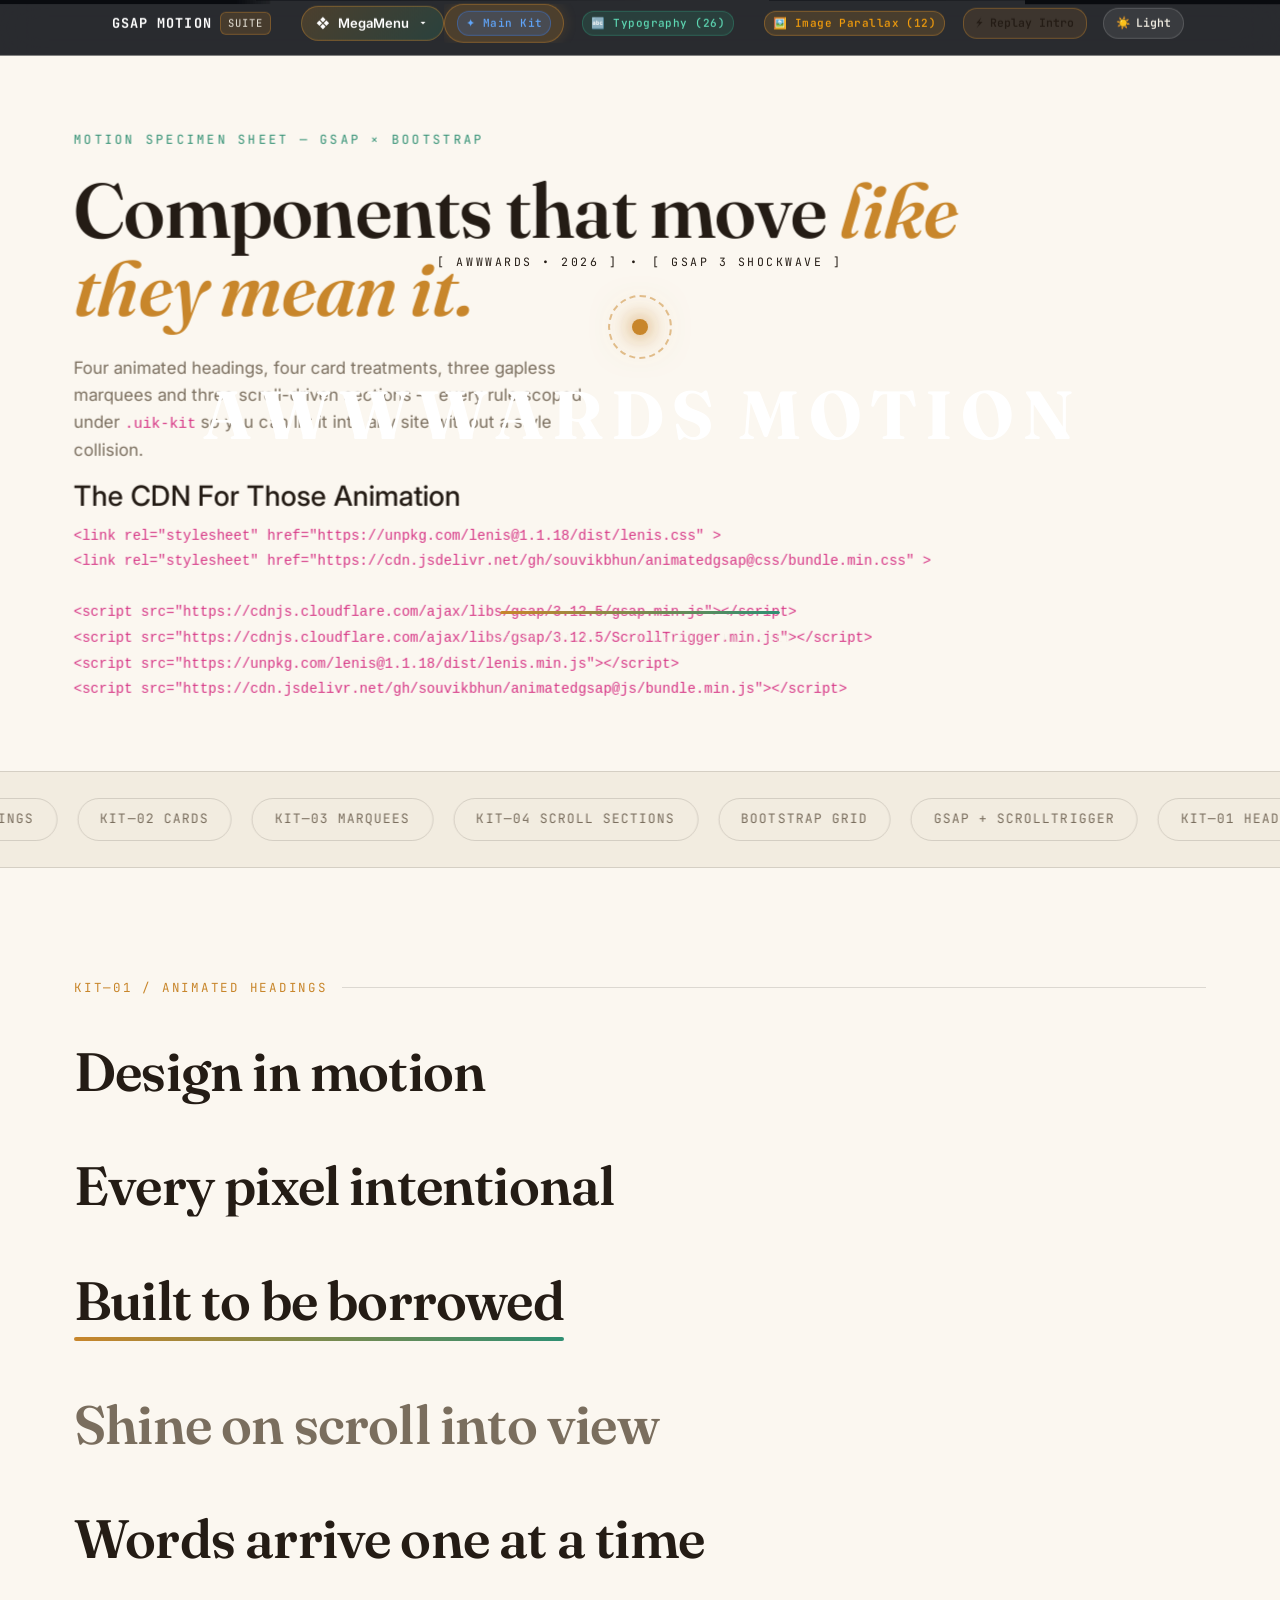
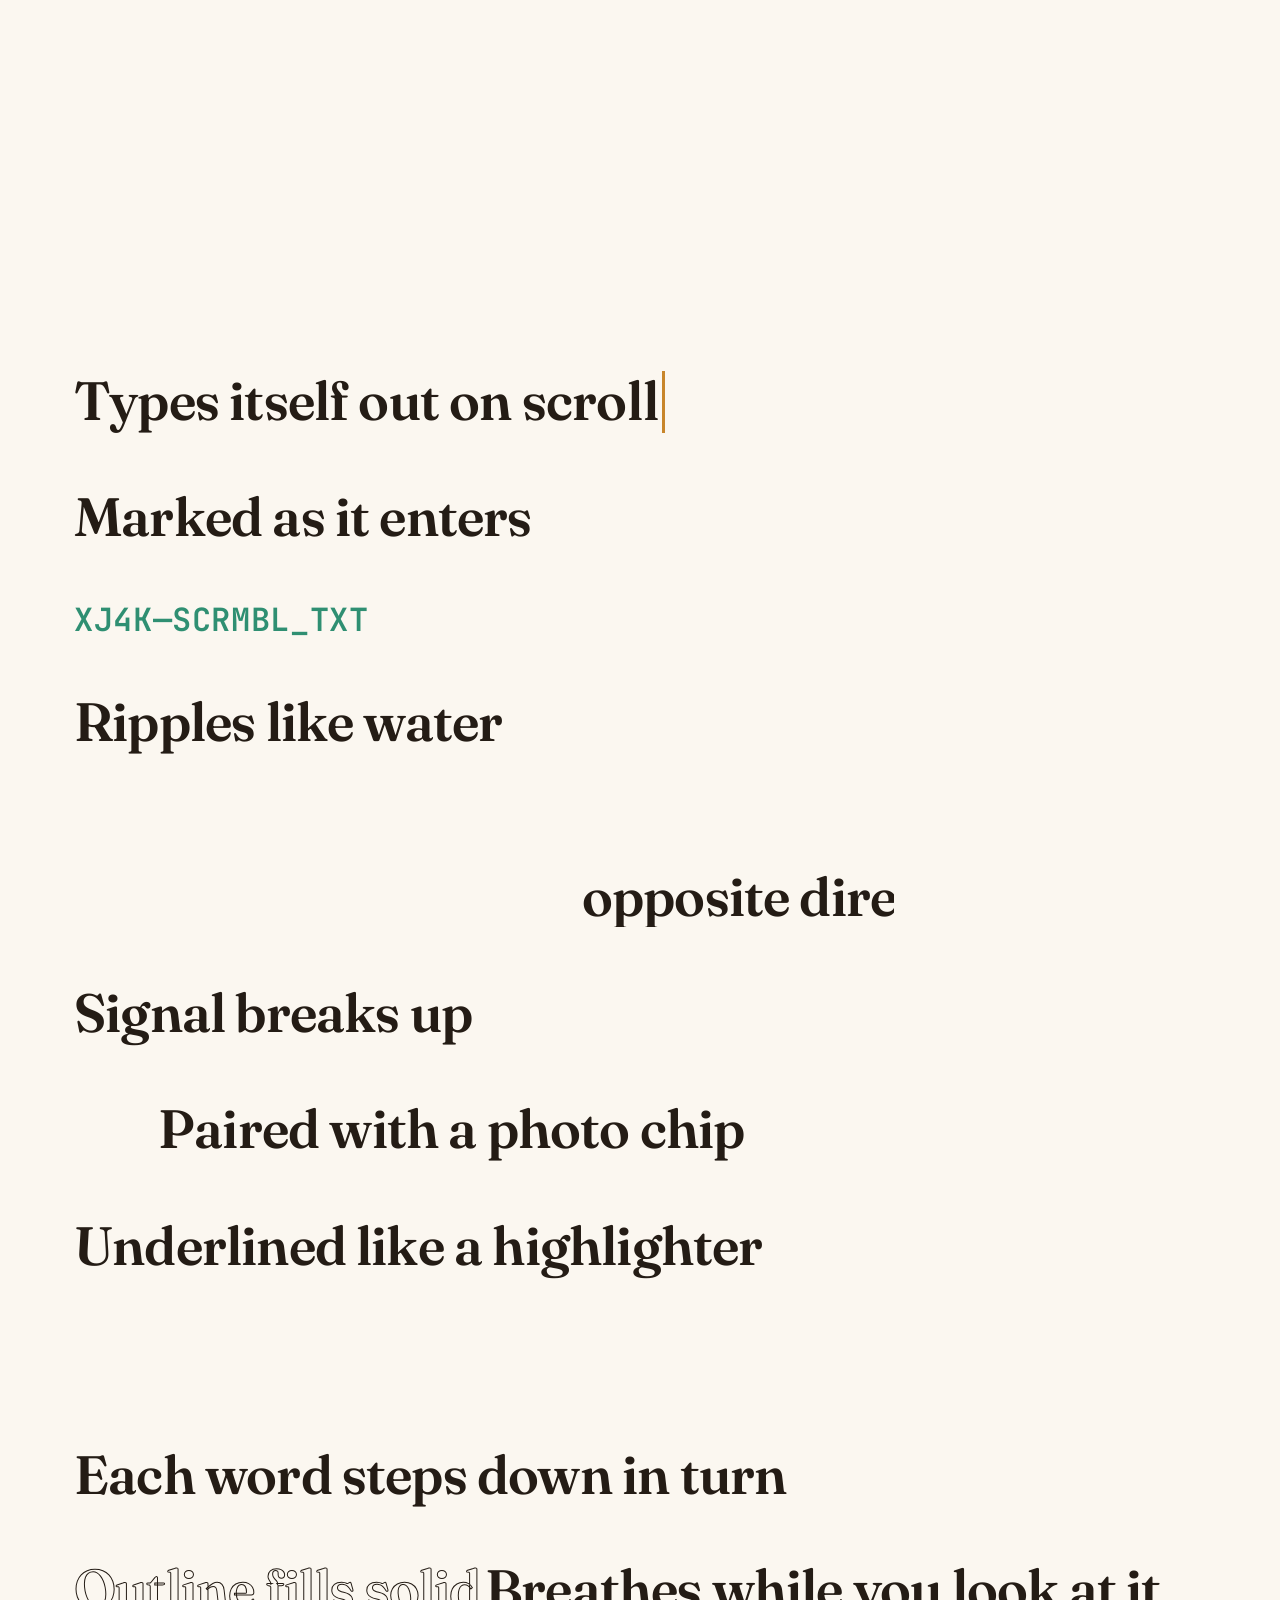
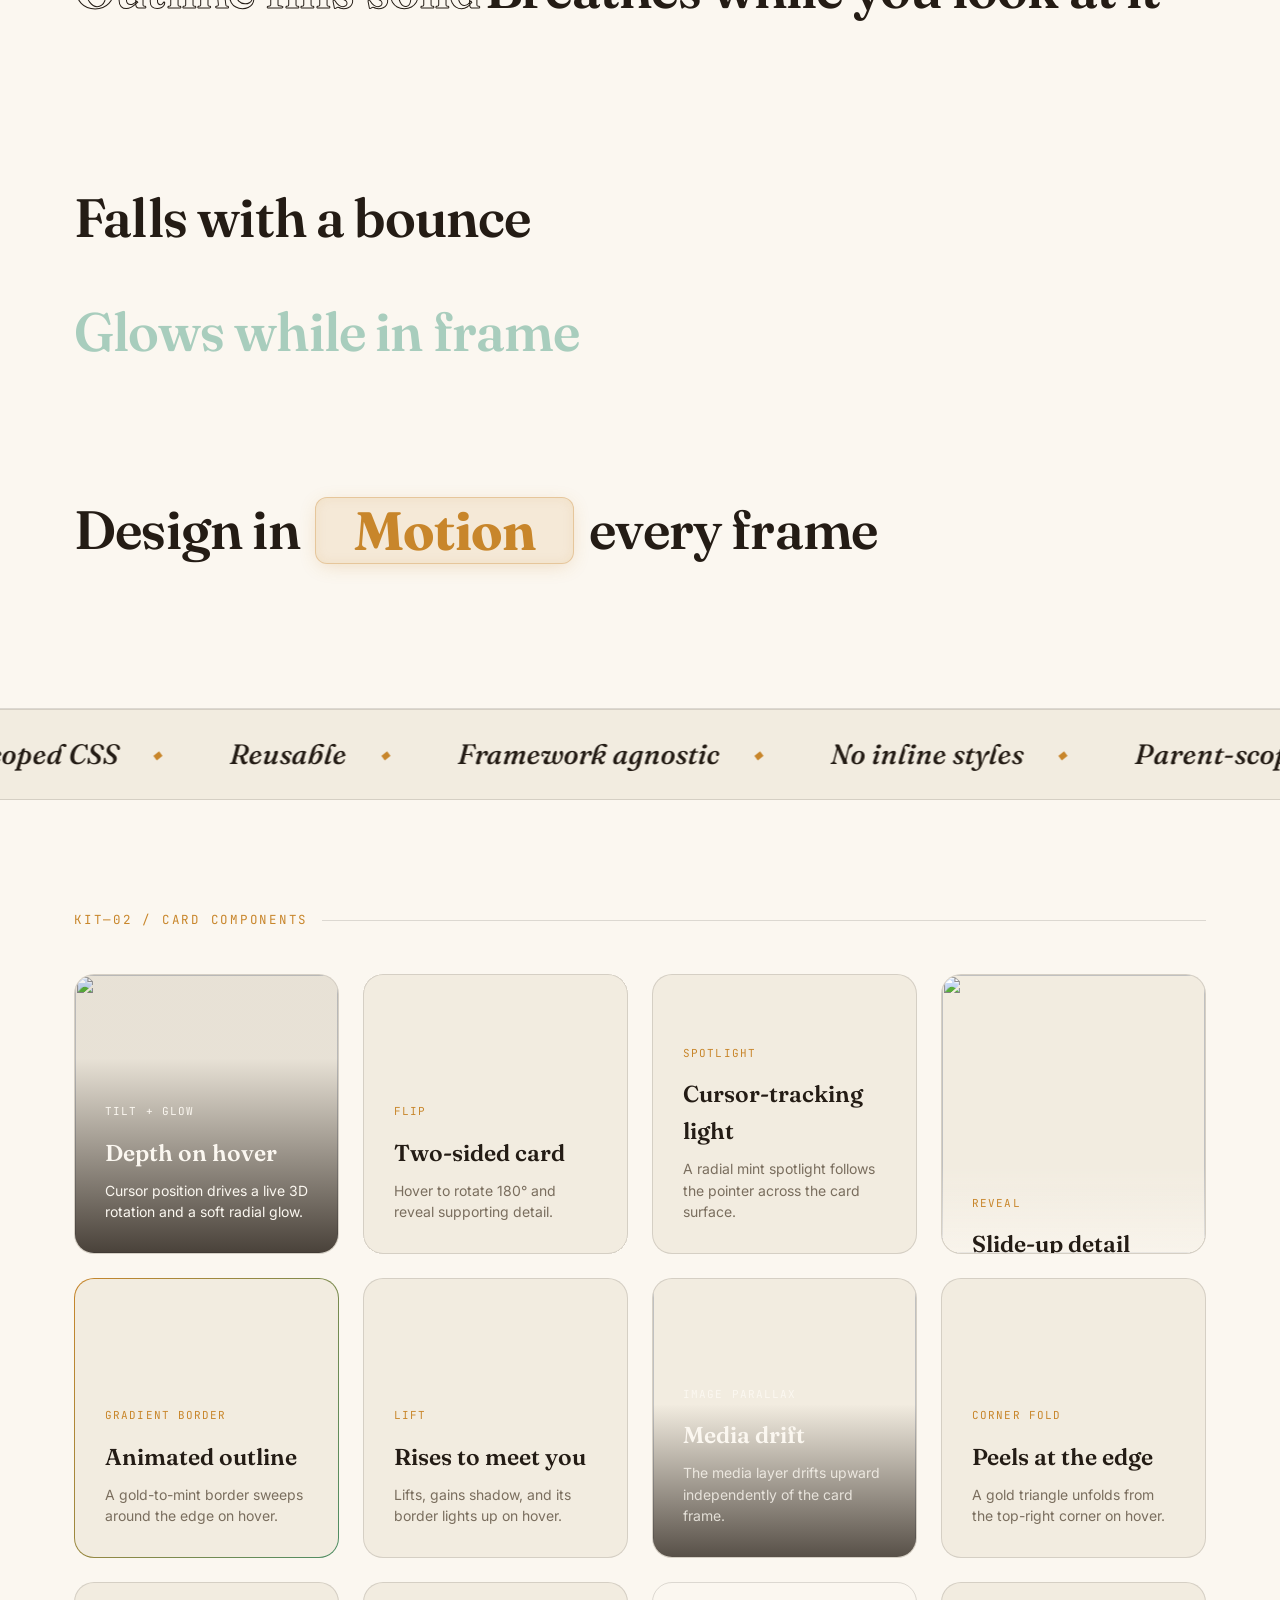
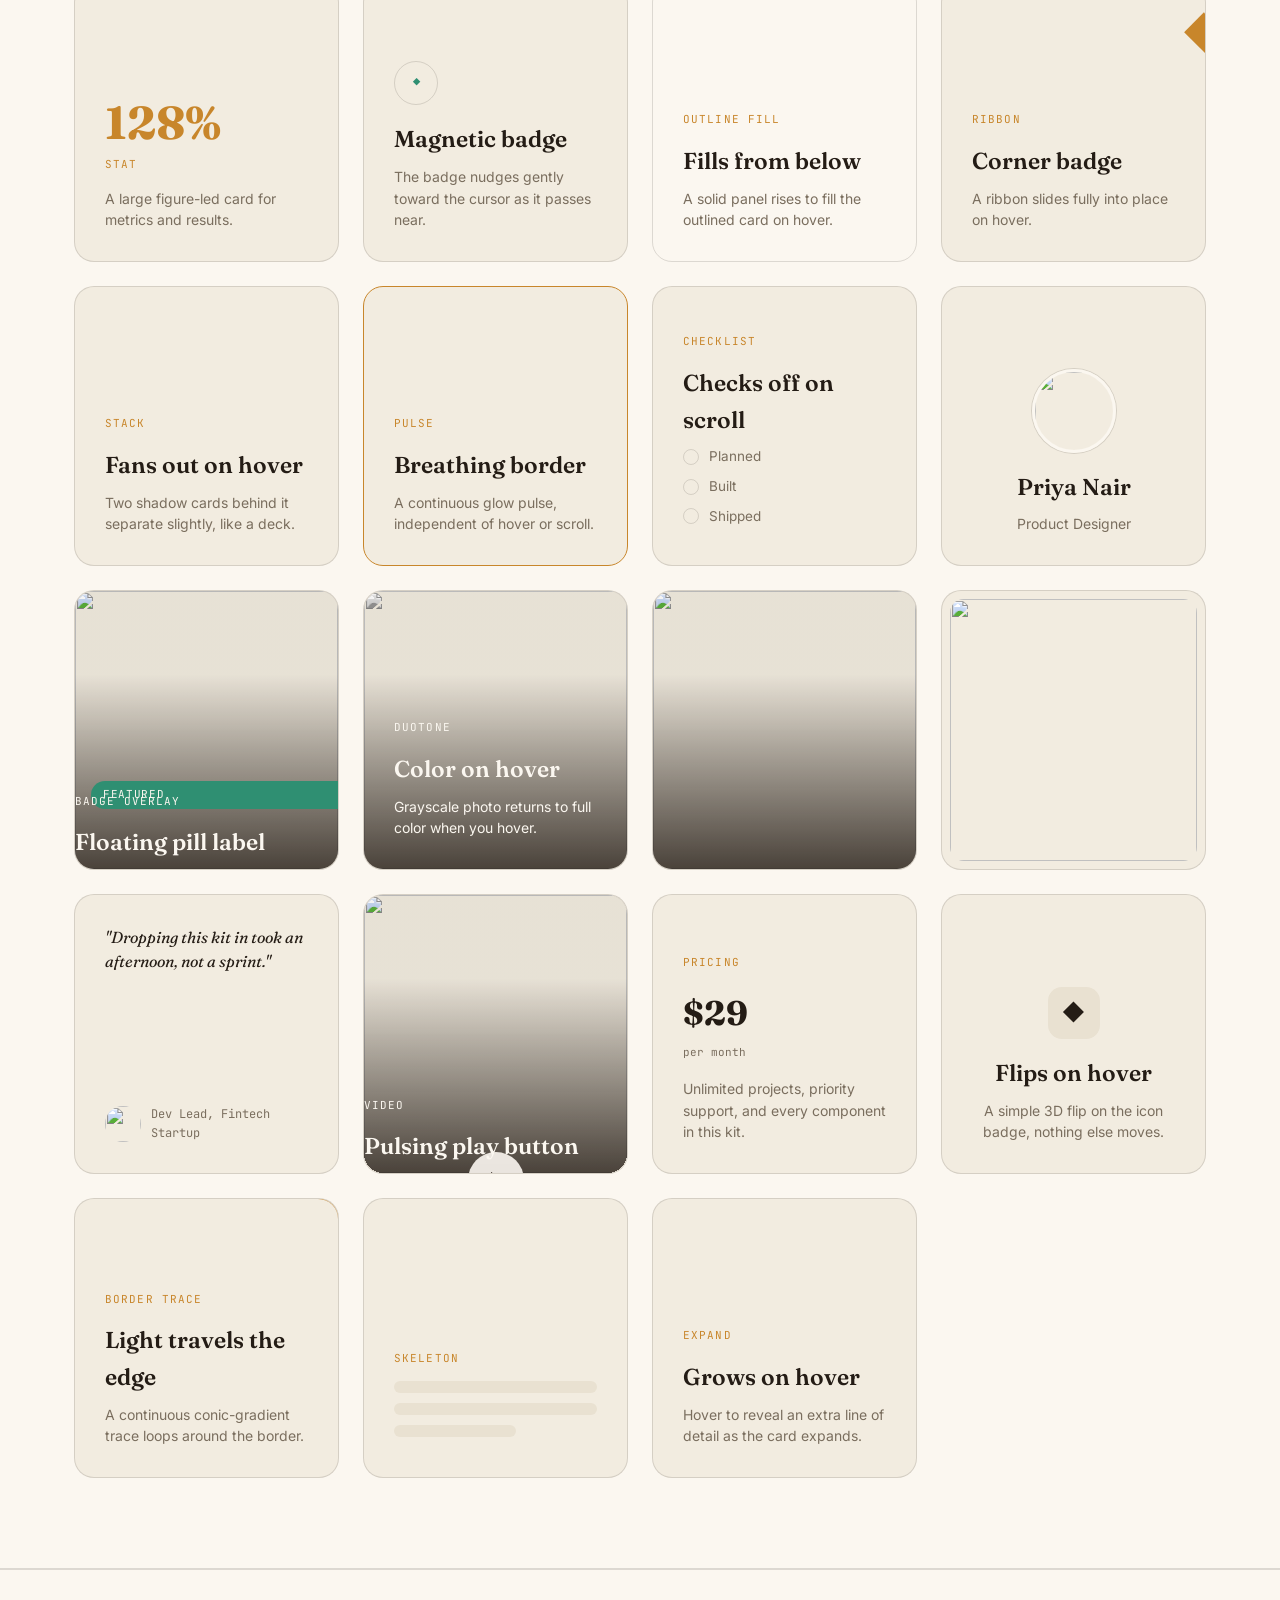
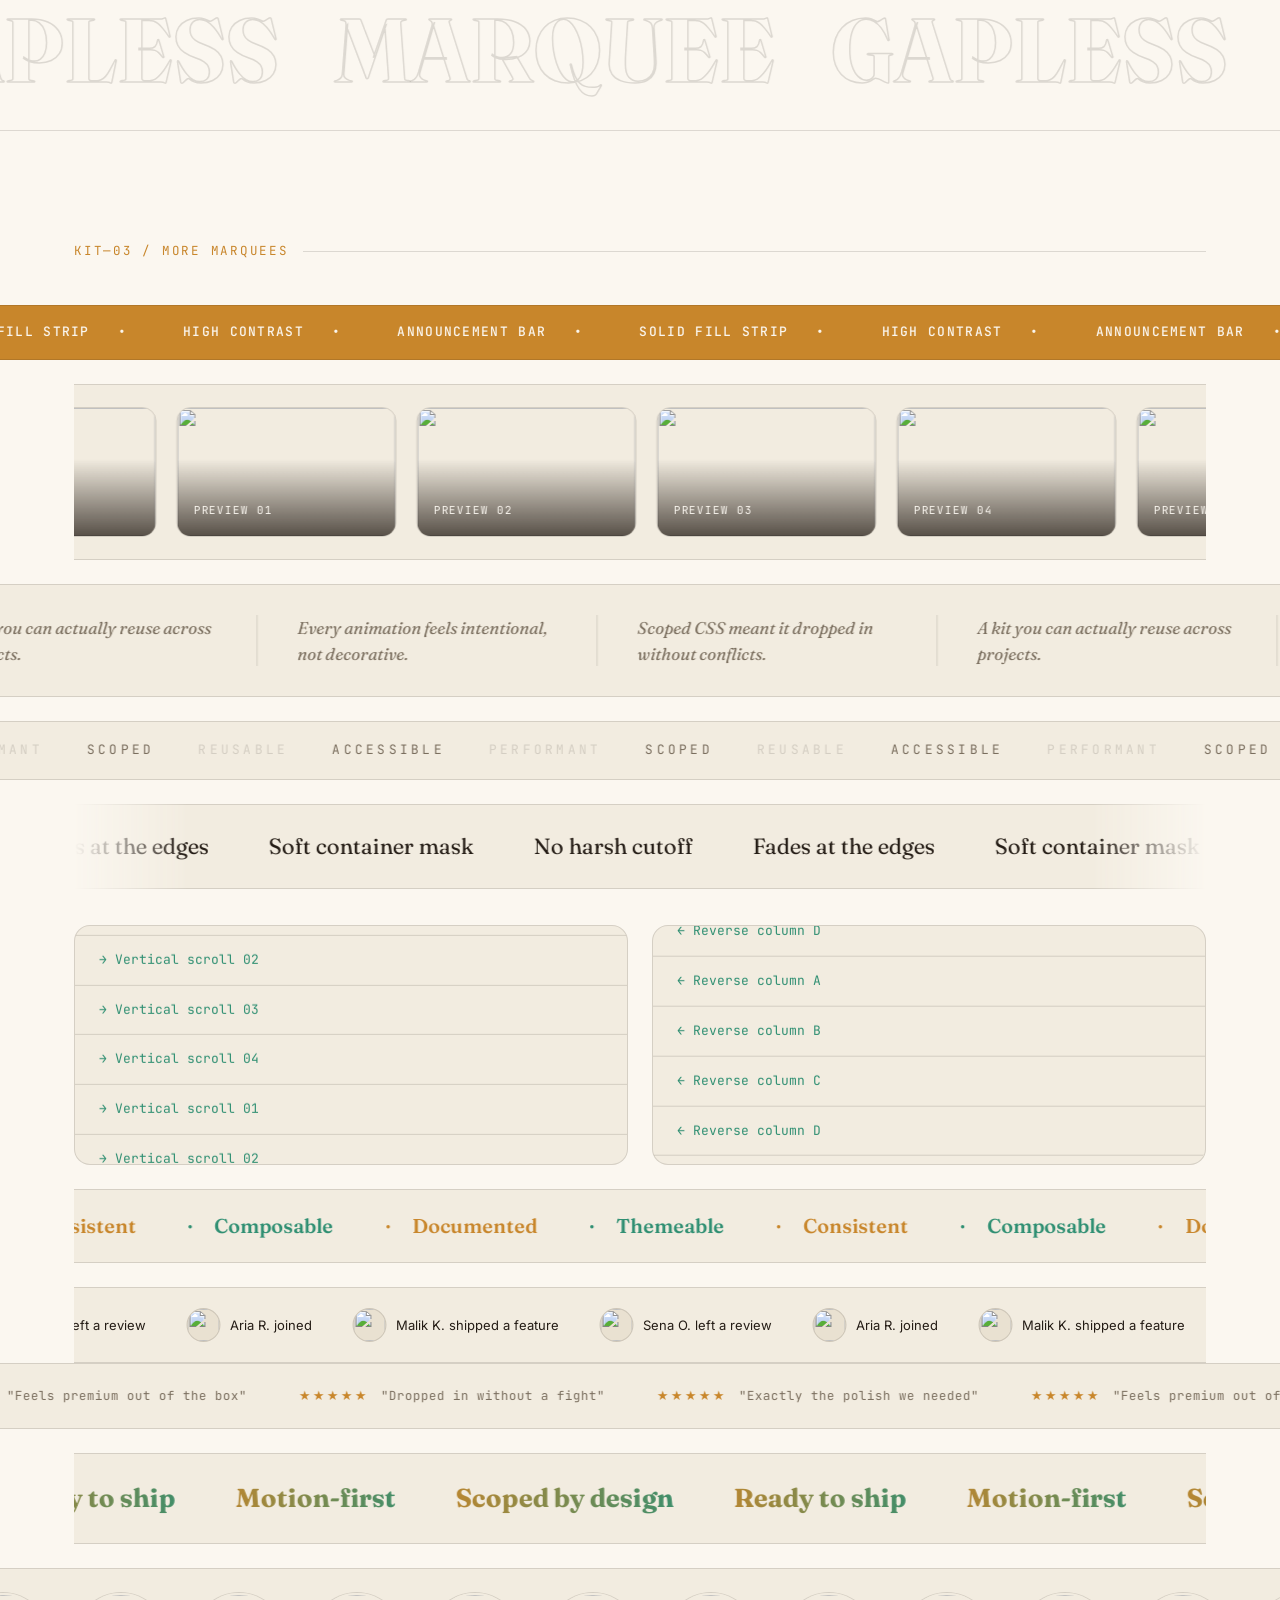
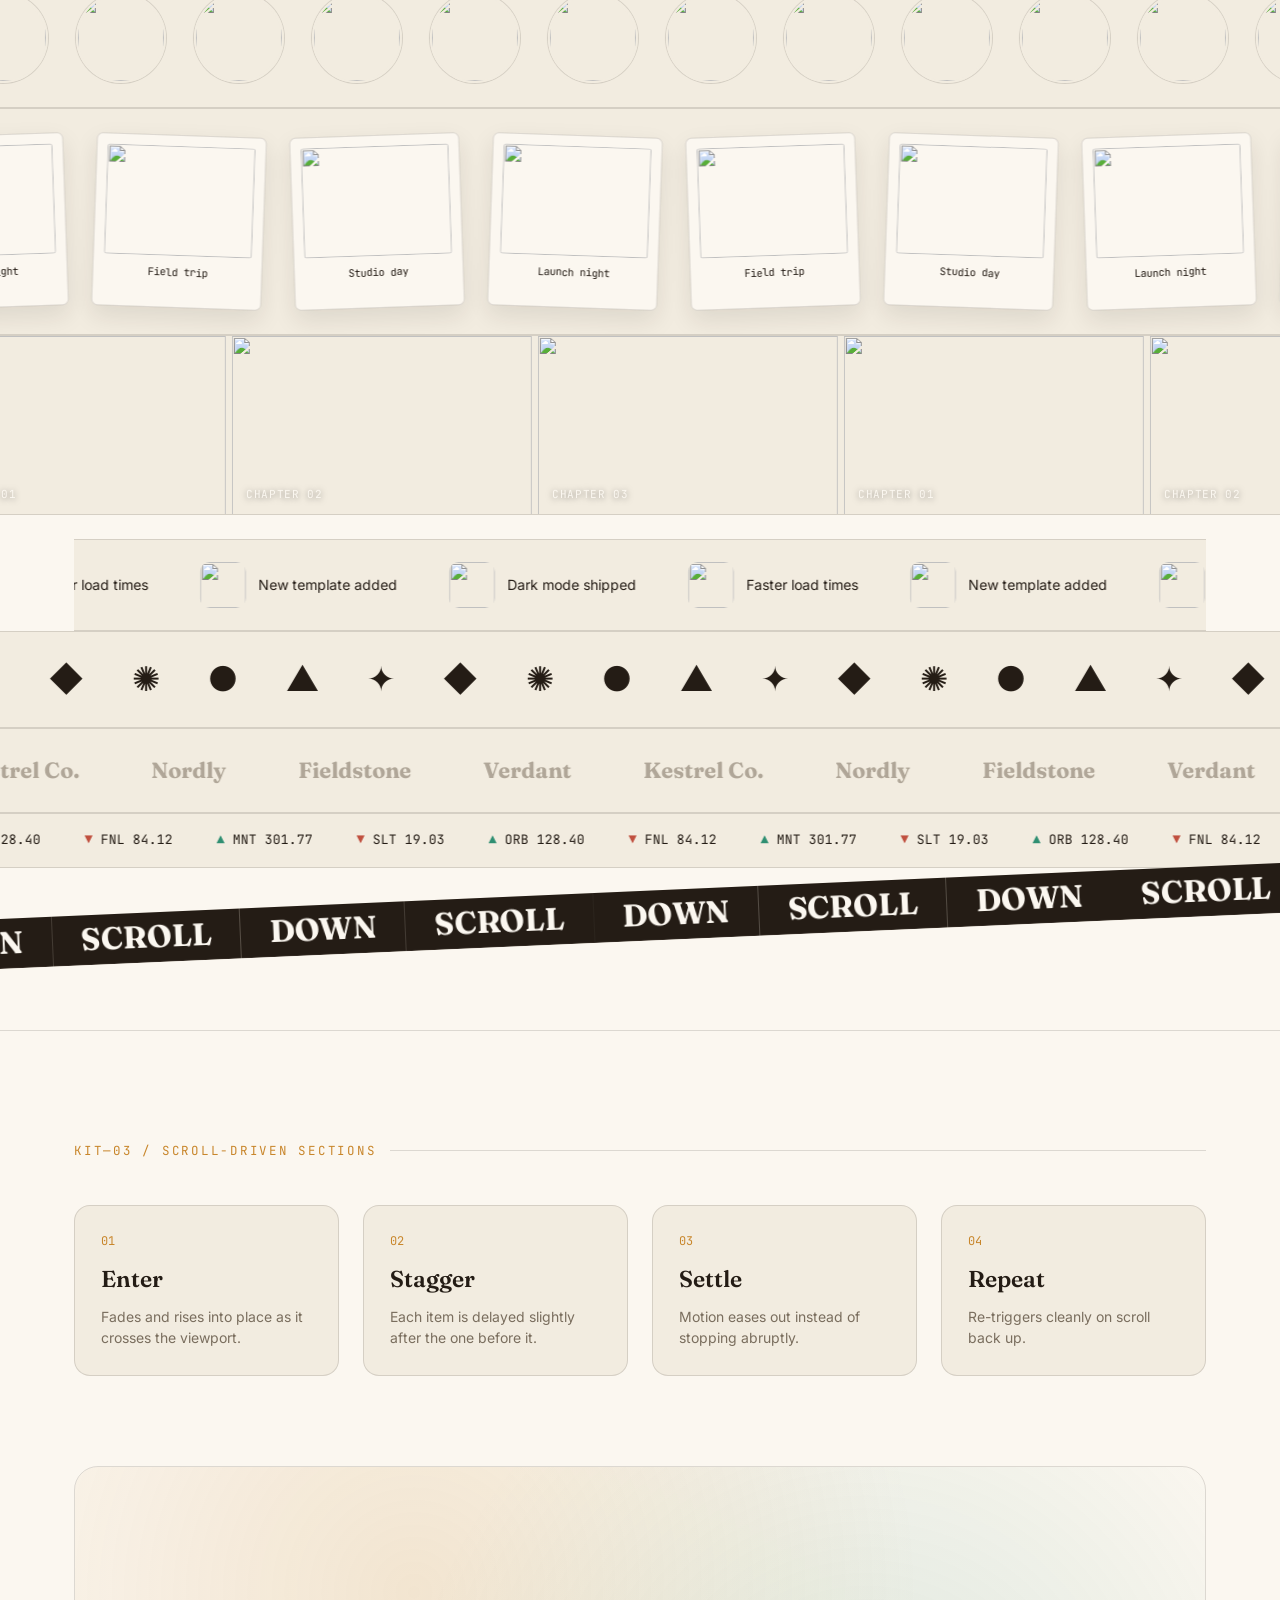
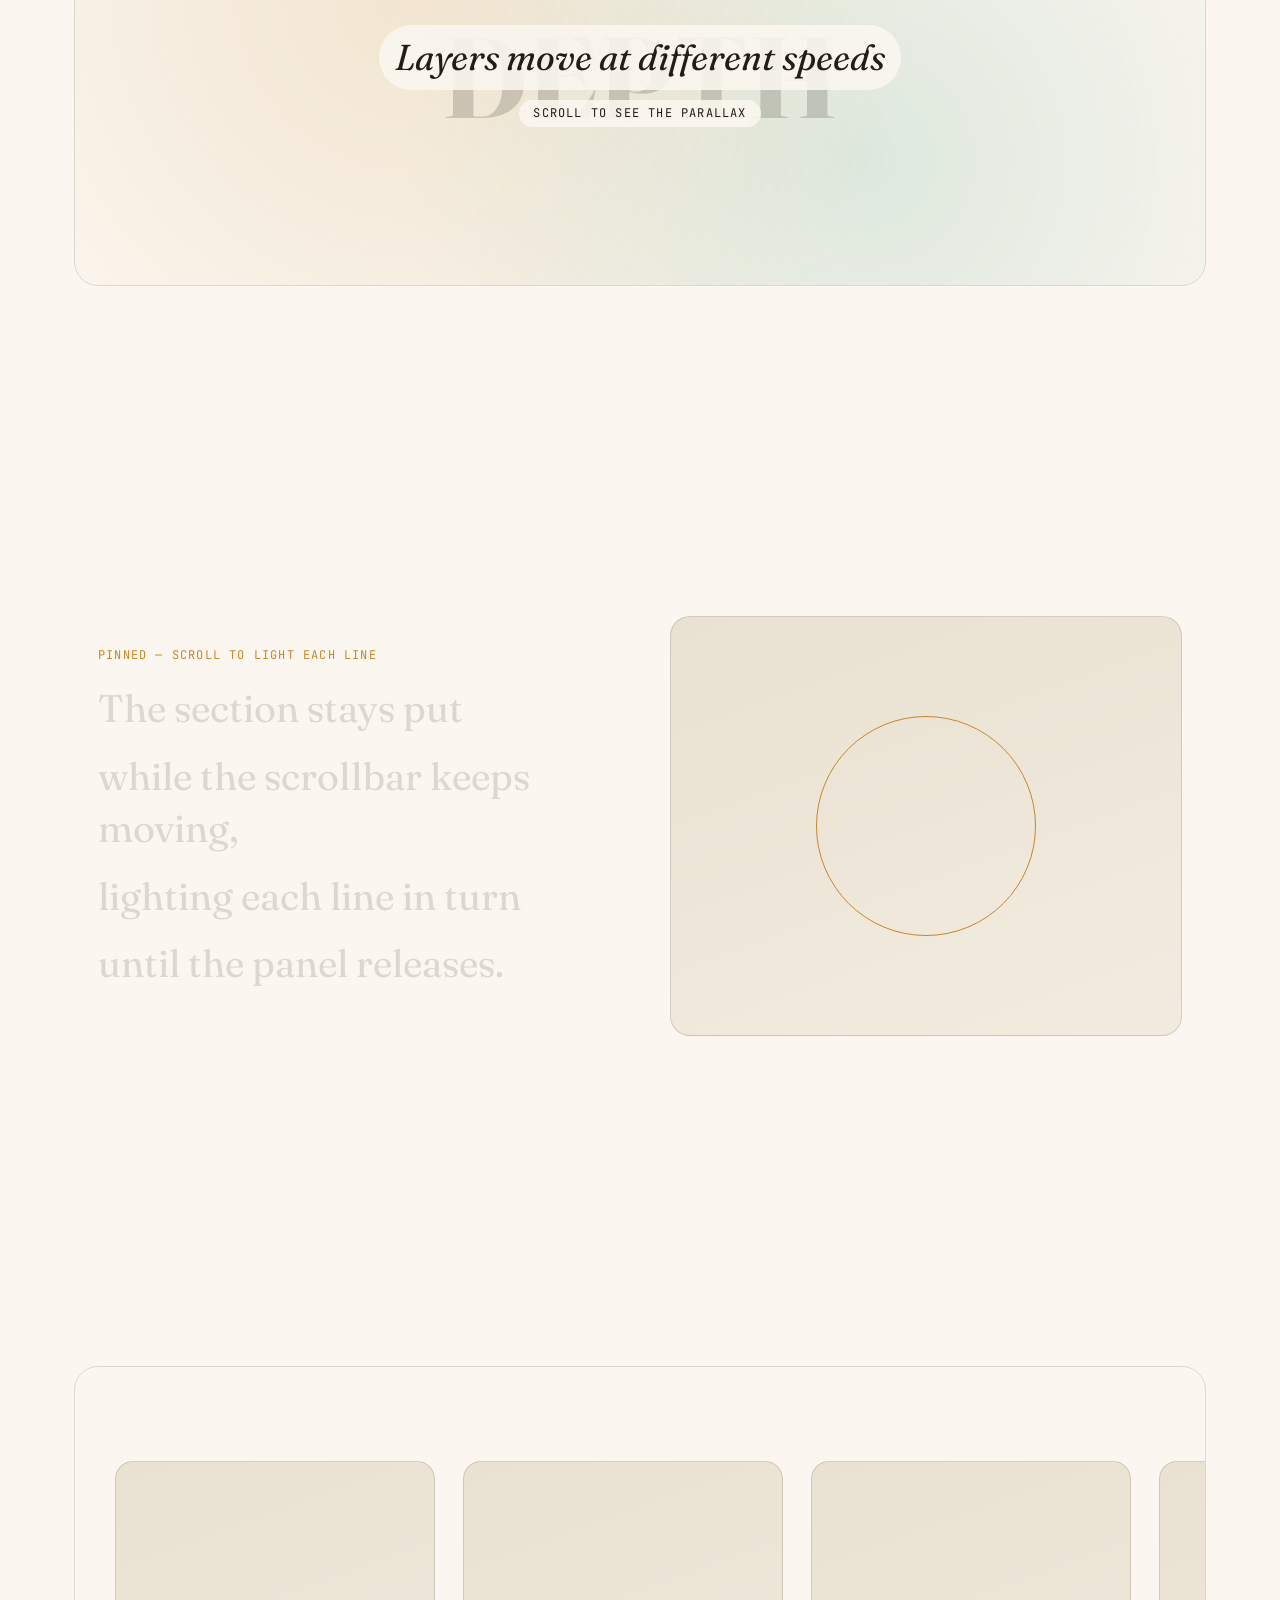
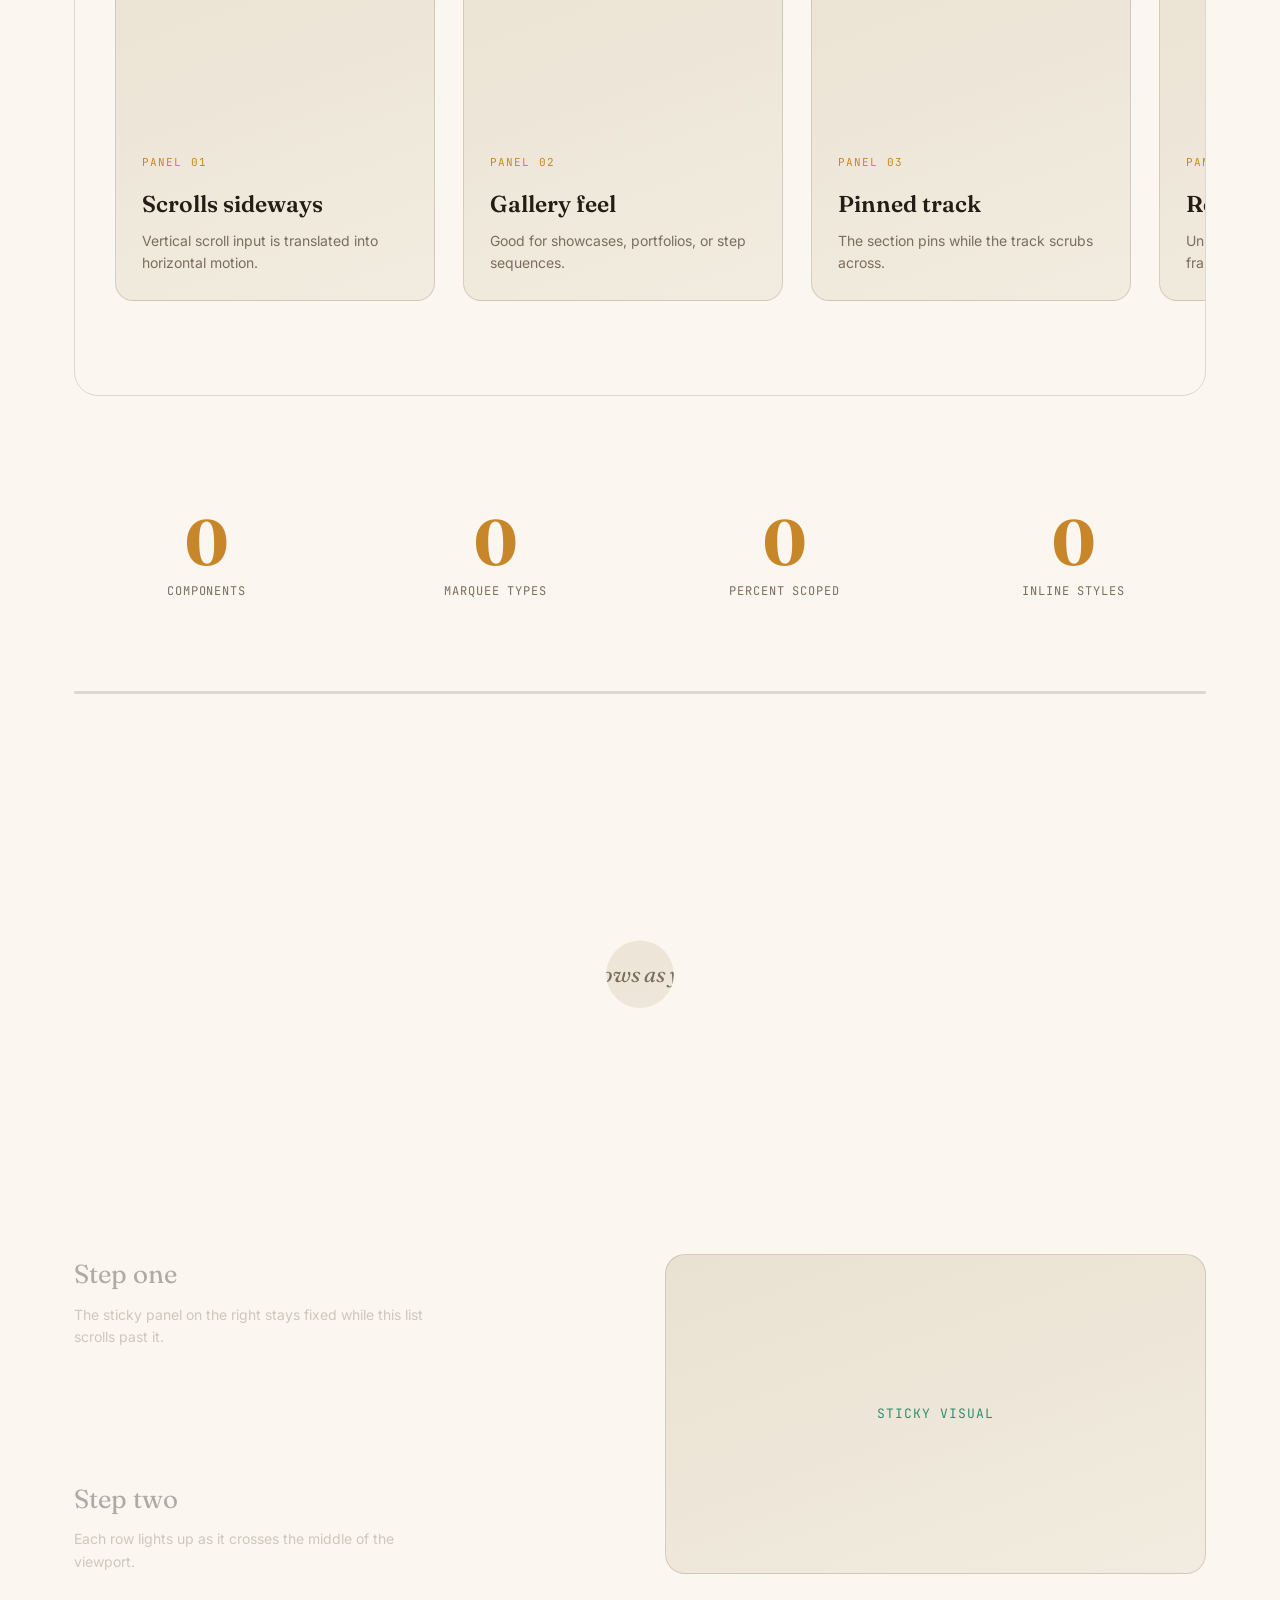
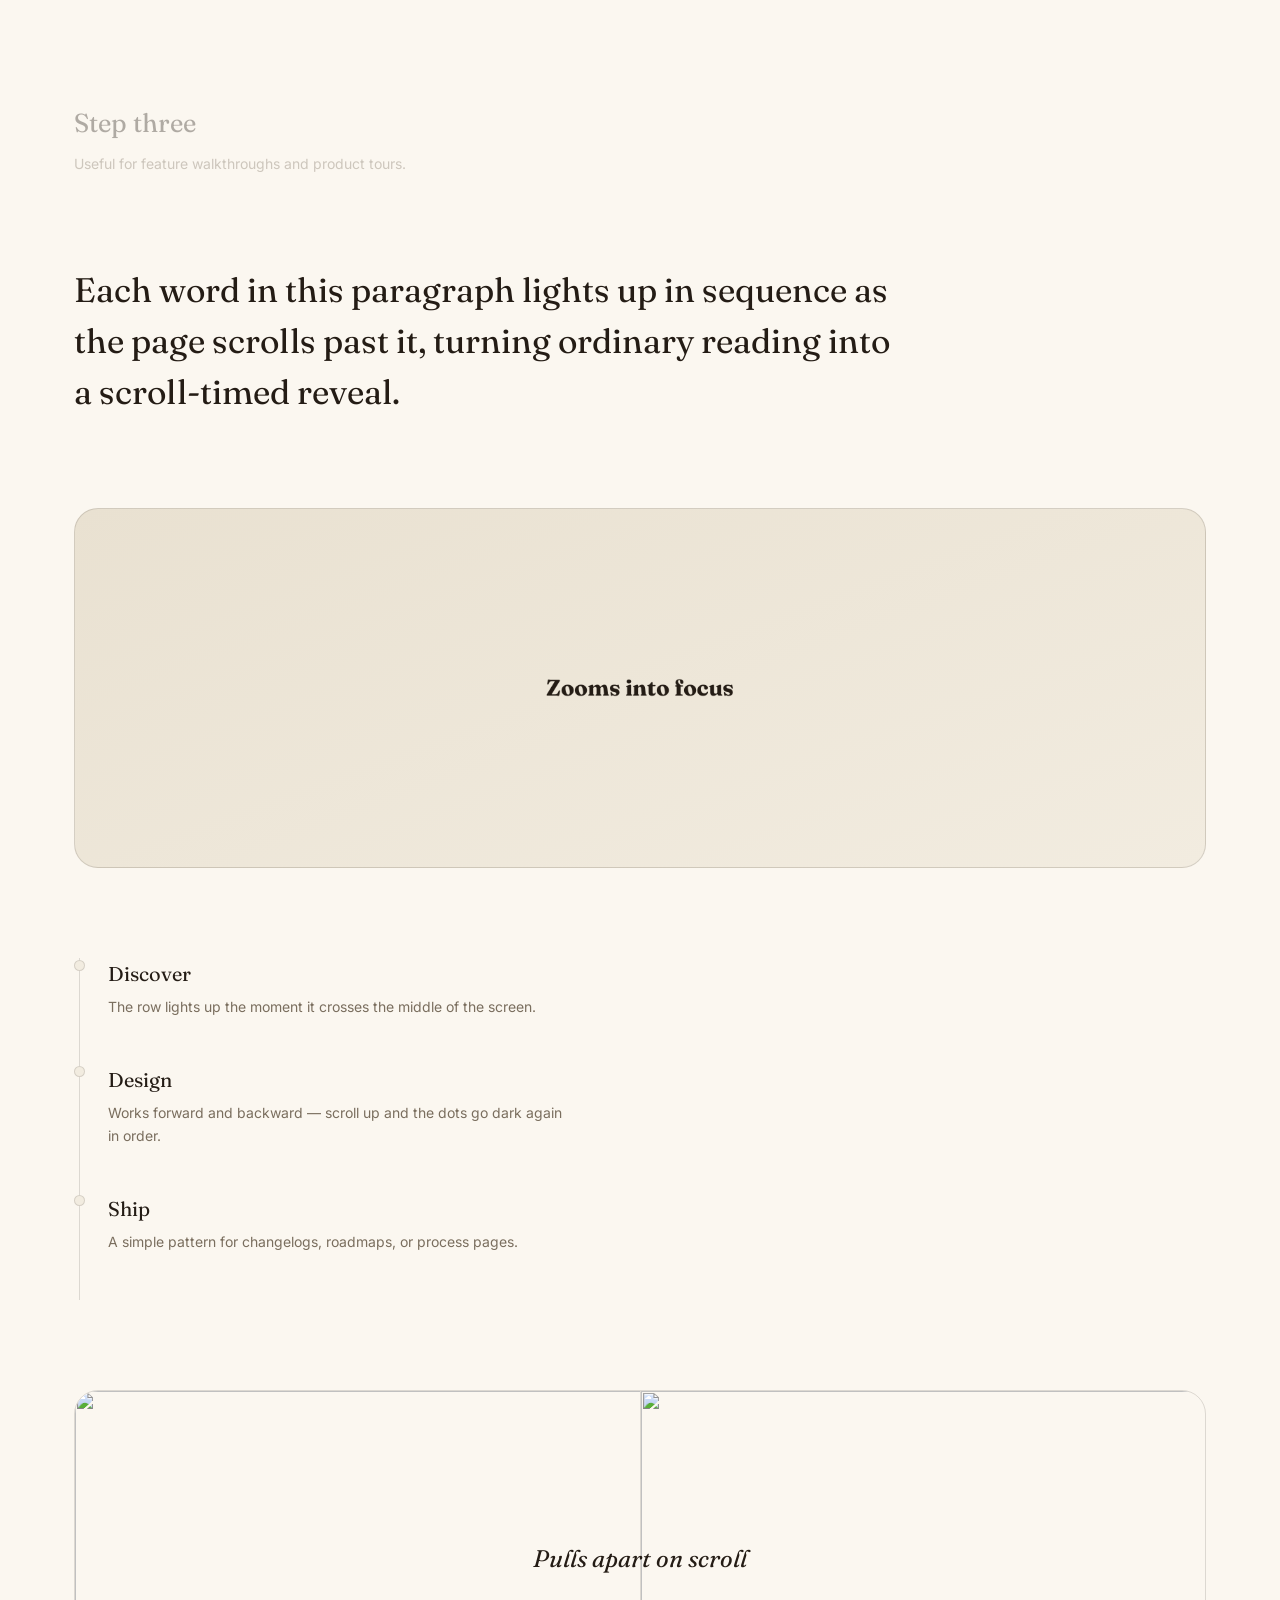
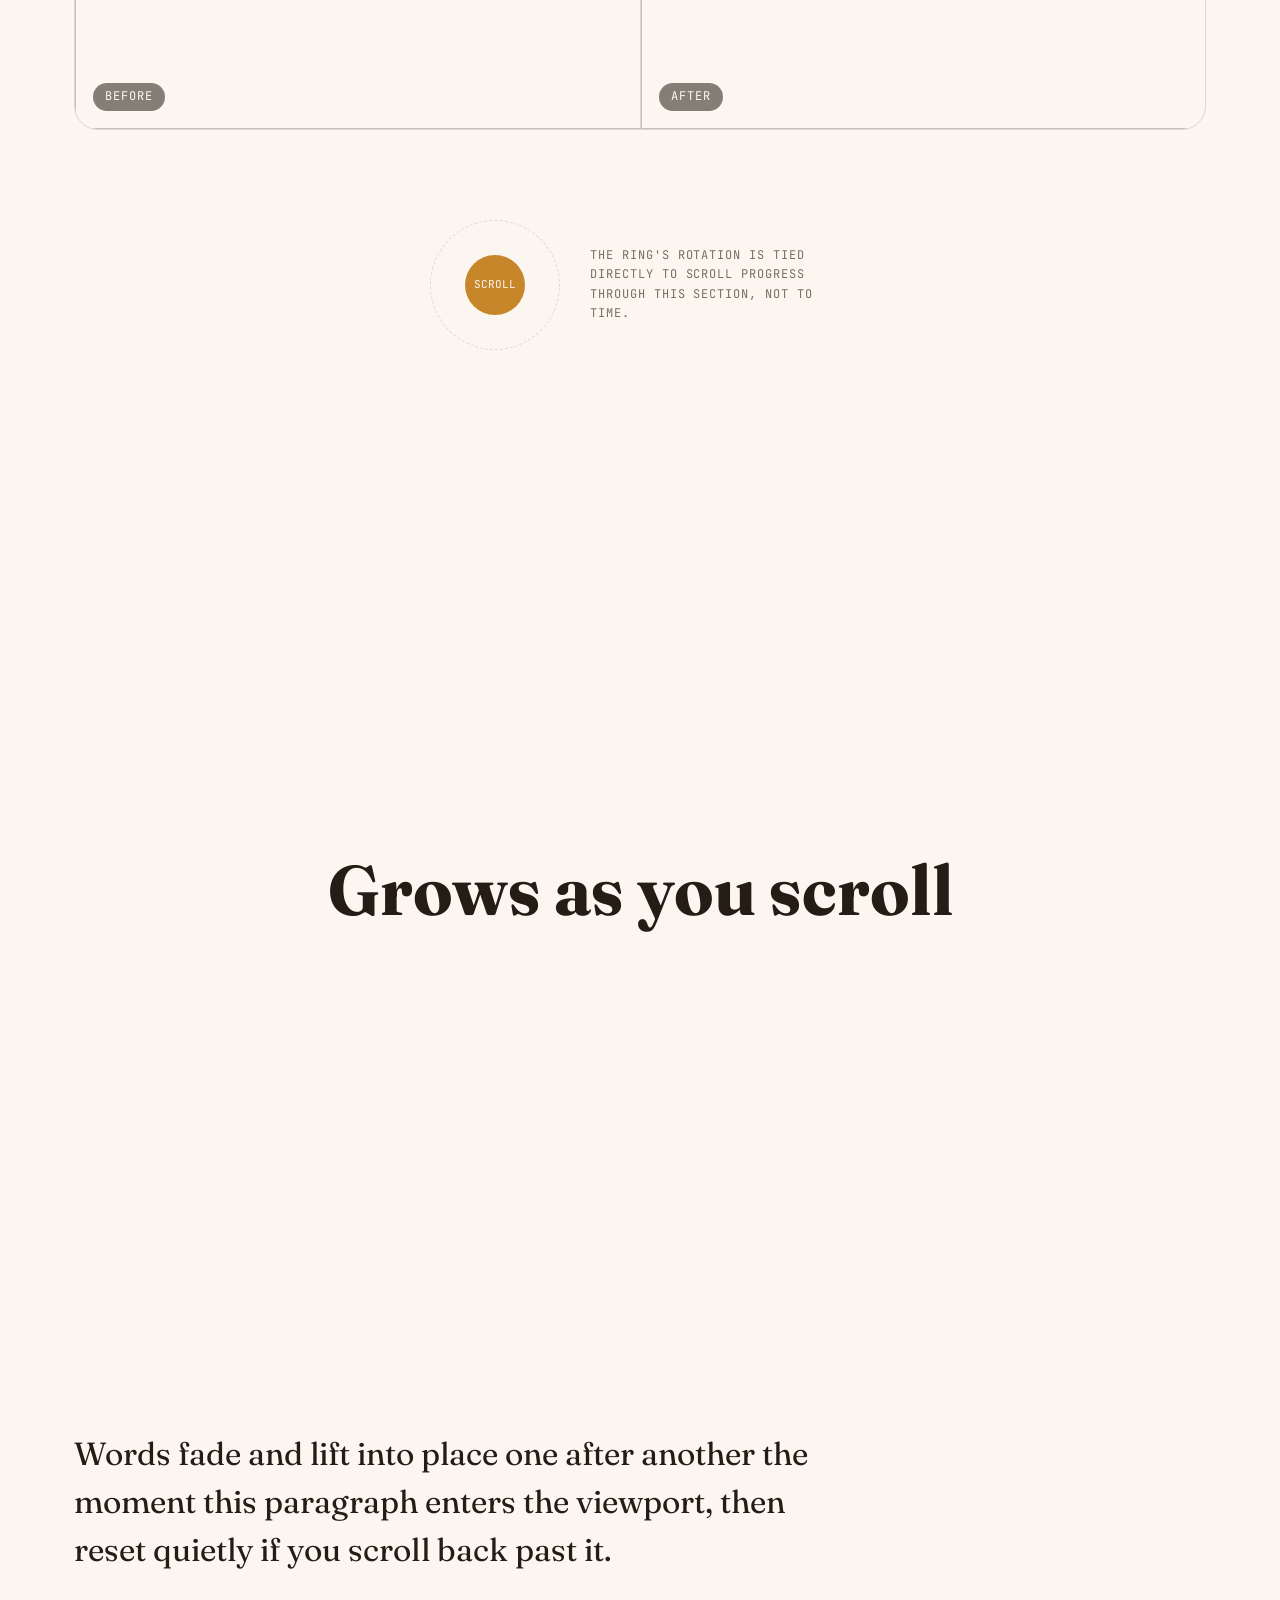
==== commit b8c29c95: "index.html replace the index.html file" ====
--- a/index.html
+++ b/index.html
@@ -275,12 +275,12 @@
         <h3>The CDN For Those Animation</h3>
         <code>
         &lt;link rel="stylesheet" href="https://unpkg.com/lenis@1.1.18/dist/lenis.css" &gt; <br>
-        &lt;link rel="stylesheet" href="https://tisindia.net/projects/gsap-animation/css/bundle.min.css" &gt; <br>
+        &lt;link rel="stylesheet" href="https://cdn.jsdelivr.net/gh/souvikbhun/animatedgsap@css/bundle.min.css" &gt; <br>
         <br>
         &lt;script src="https://cdnjs.cloudflare.com/ajax/libs/gsap/3.12.5/gsap.min.js"&gt;&lt;/script&gt; <br>
         &lt;script src="https://cdnjs.cloudflare.com/ajax/libs/gsap/3.12.5/ScrollTrigger.min.js"&gt;&lt;/script&gt; <br>
         &lt;script src="https://unpkg.com/lenis@1.1.18/dist/lenis.min.js"&gt;&lt;/script&gt; <br>
-        &lt;script src="https://tisindia.net/projects/gsap-animation/js/bundle.min.js"&gt;&lt;/script&gt; <br>
+        &lt;script src="https://cdn.jsdelivr.net/gh/souvikbhun/animatedgsap@js/bundle.min.js"&gt;&lt;/script&gt; <br>
         </code>
 
 
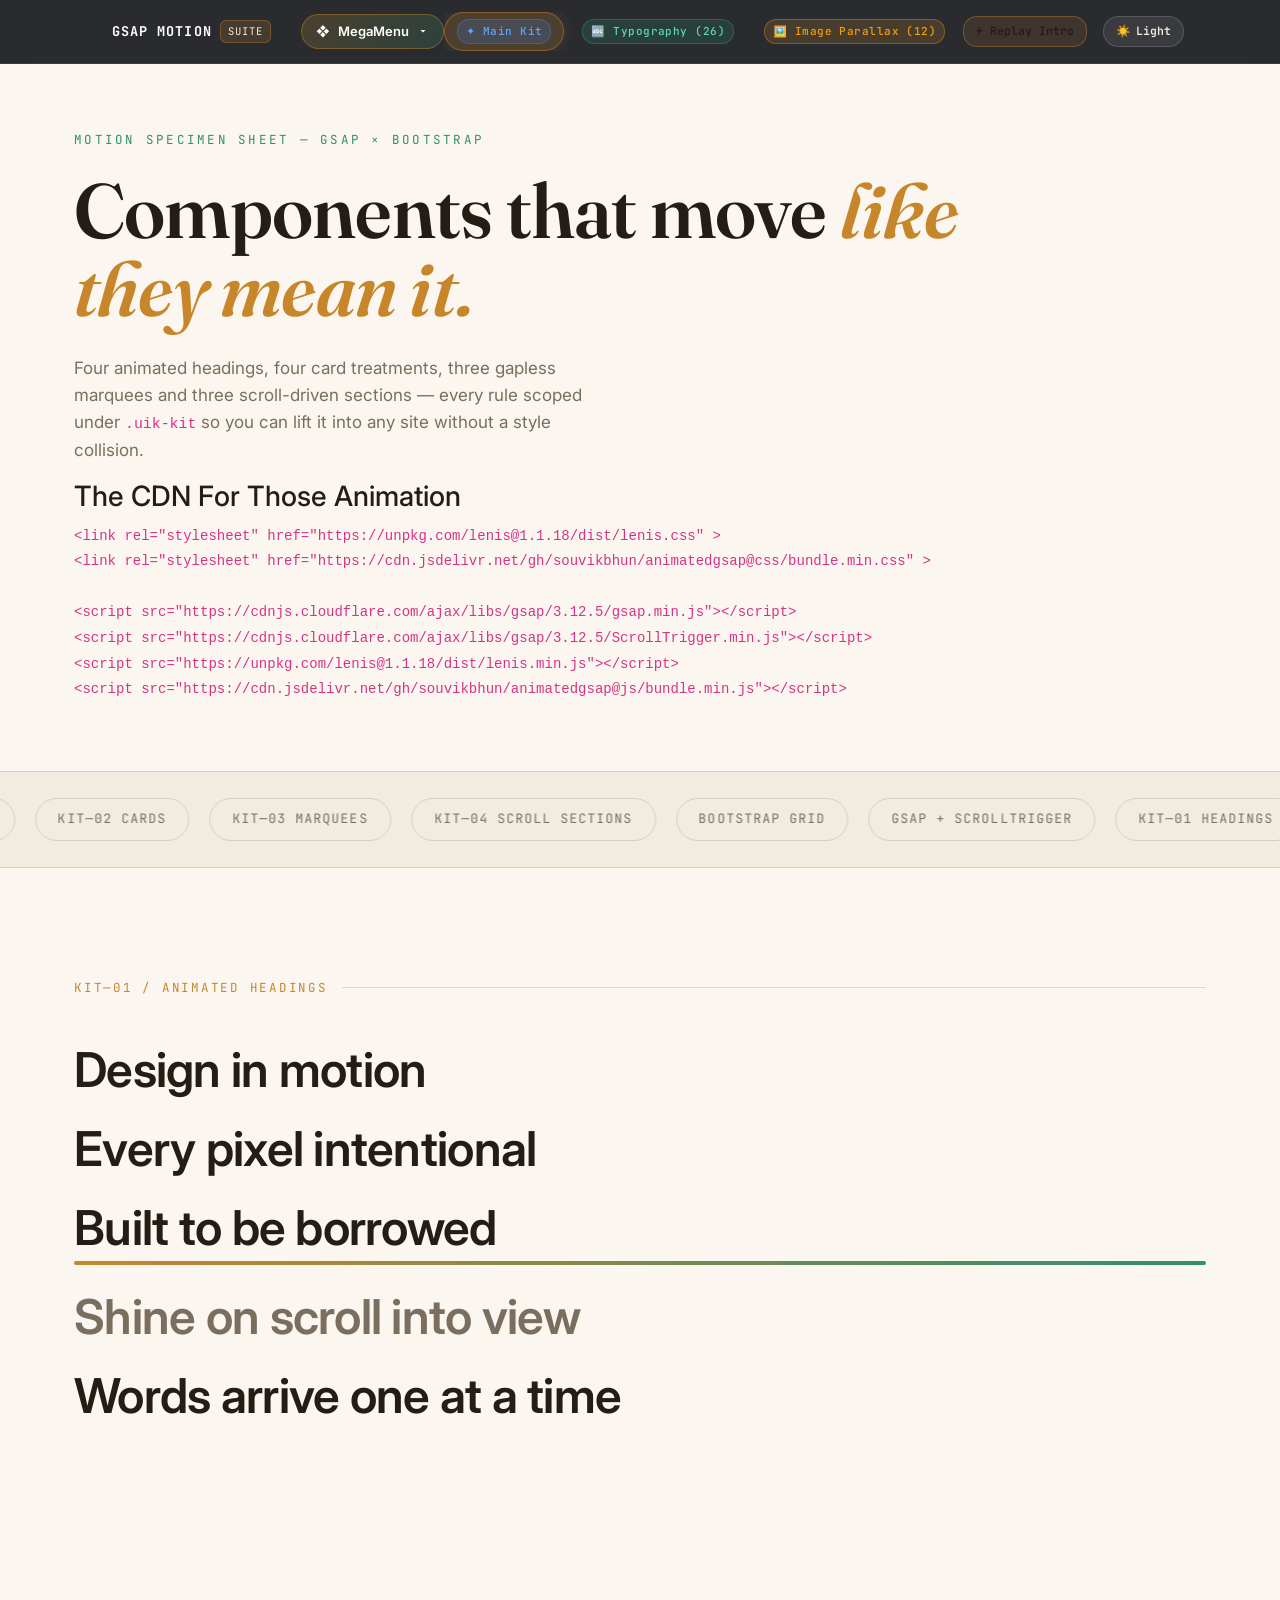
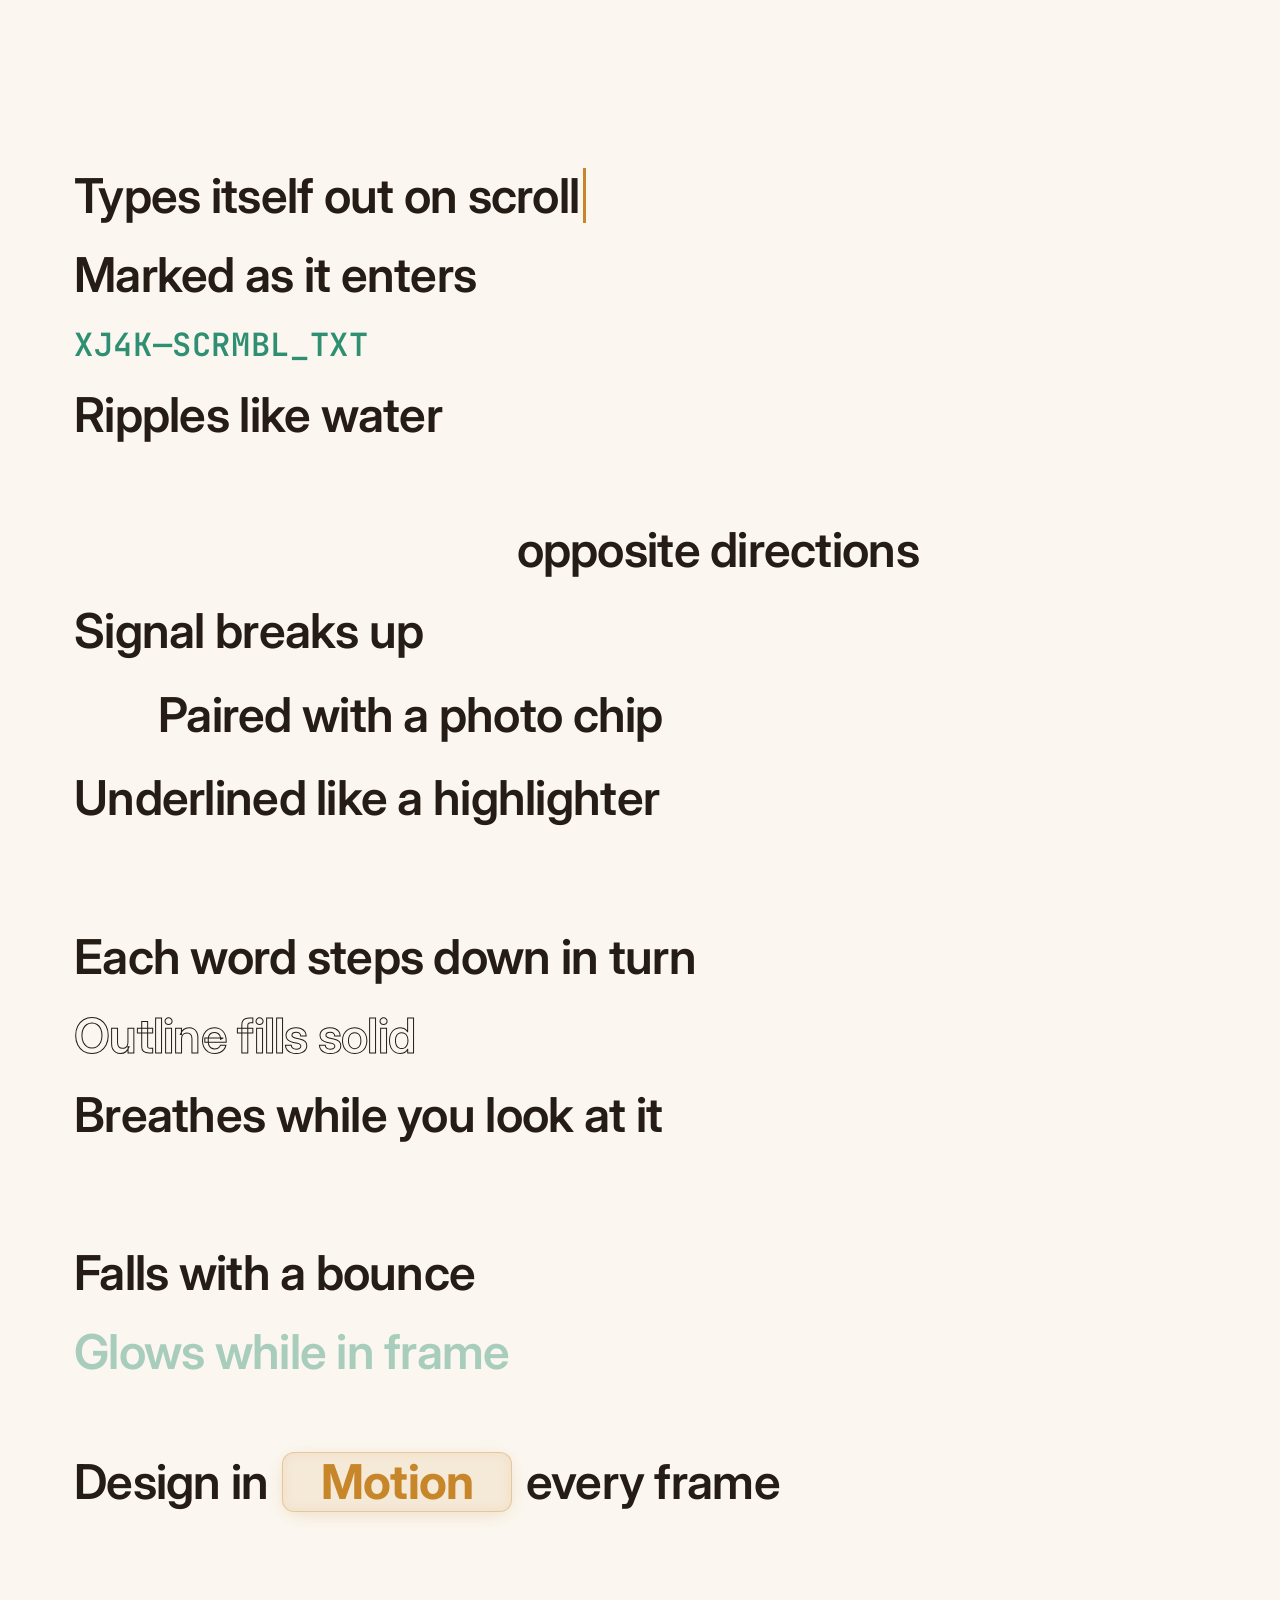
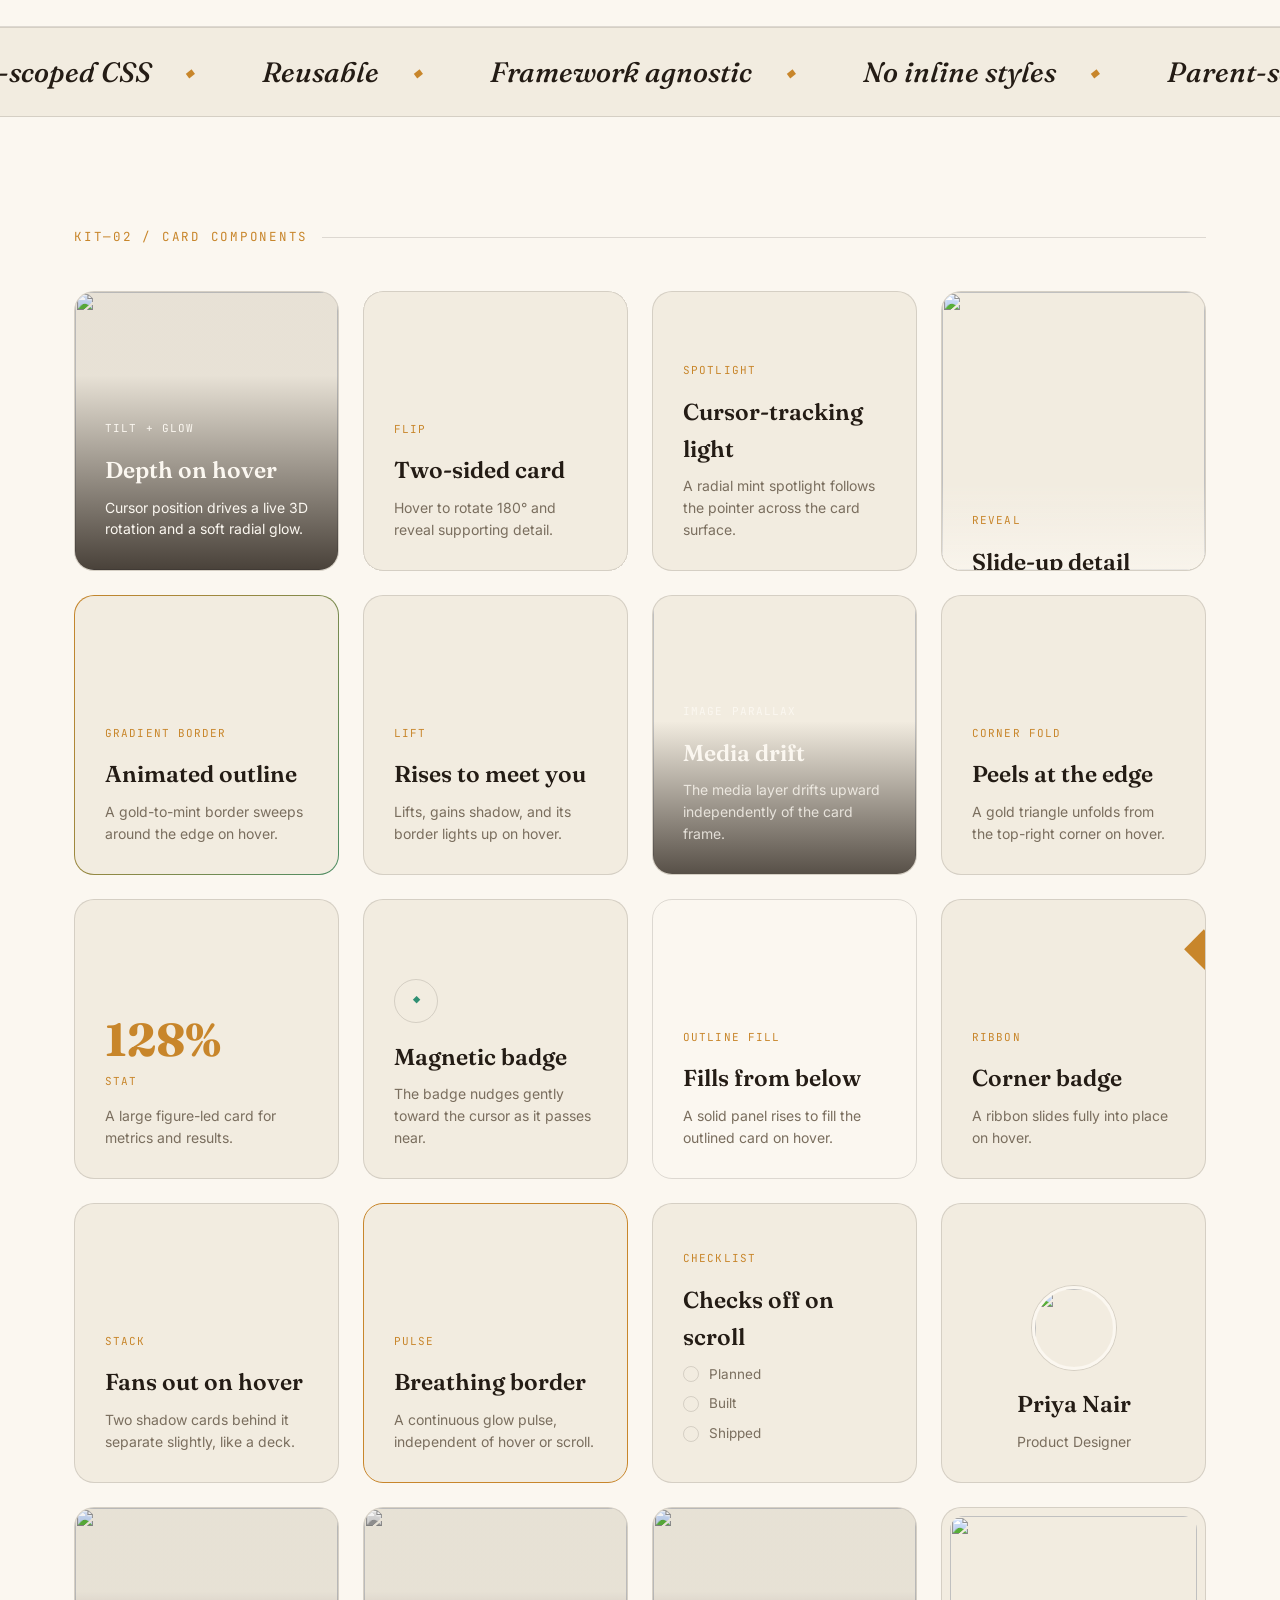
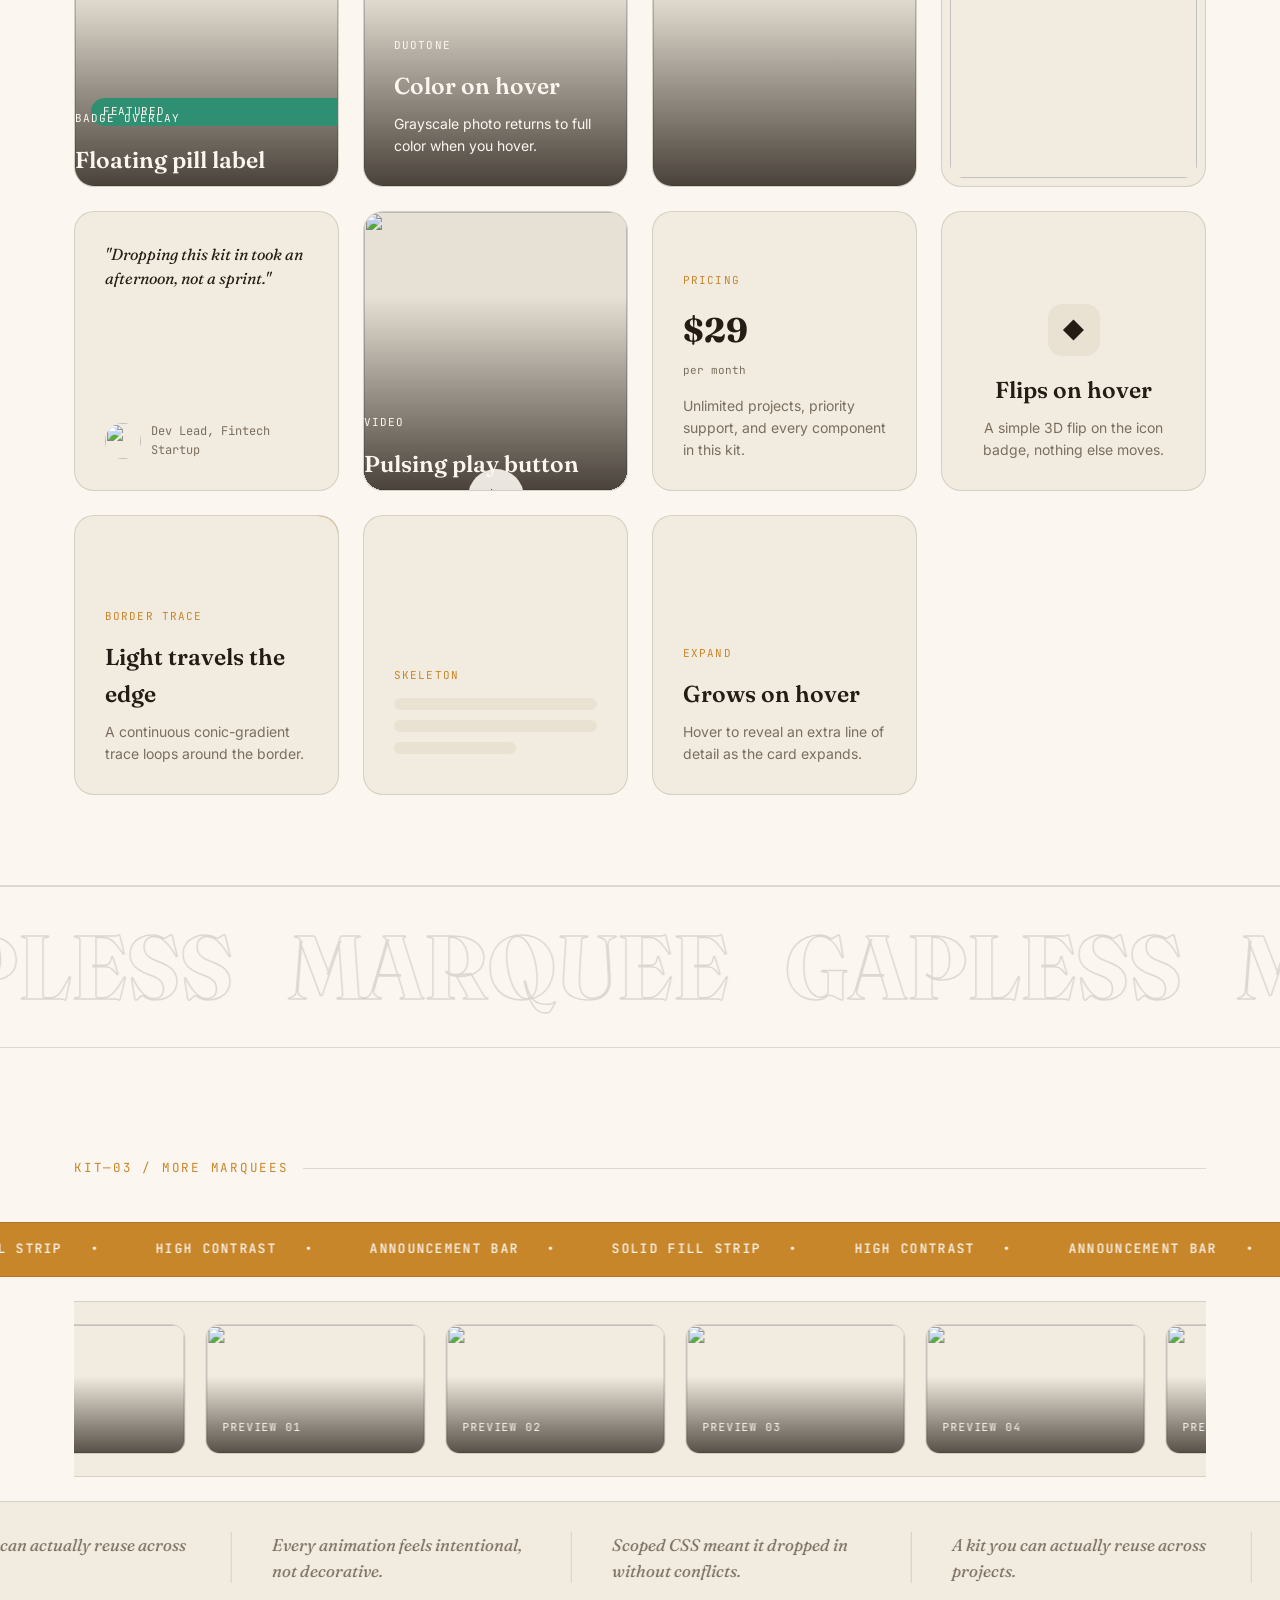
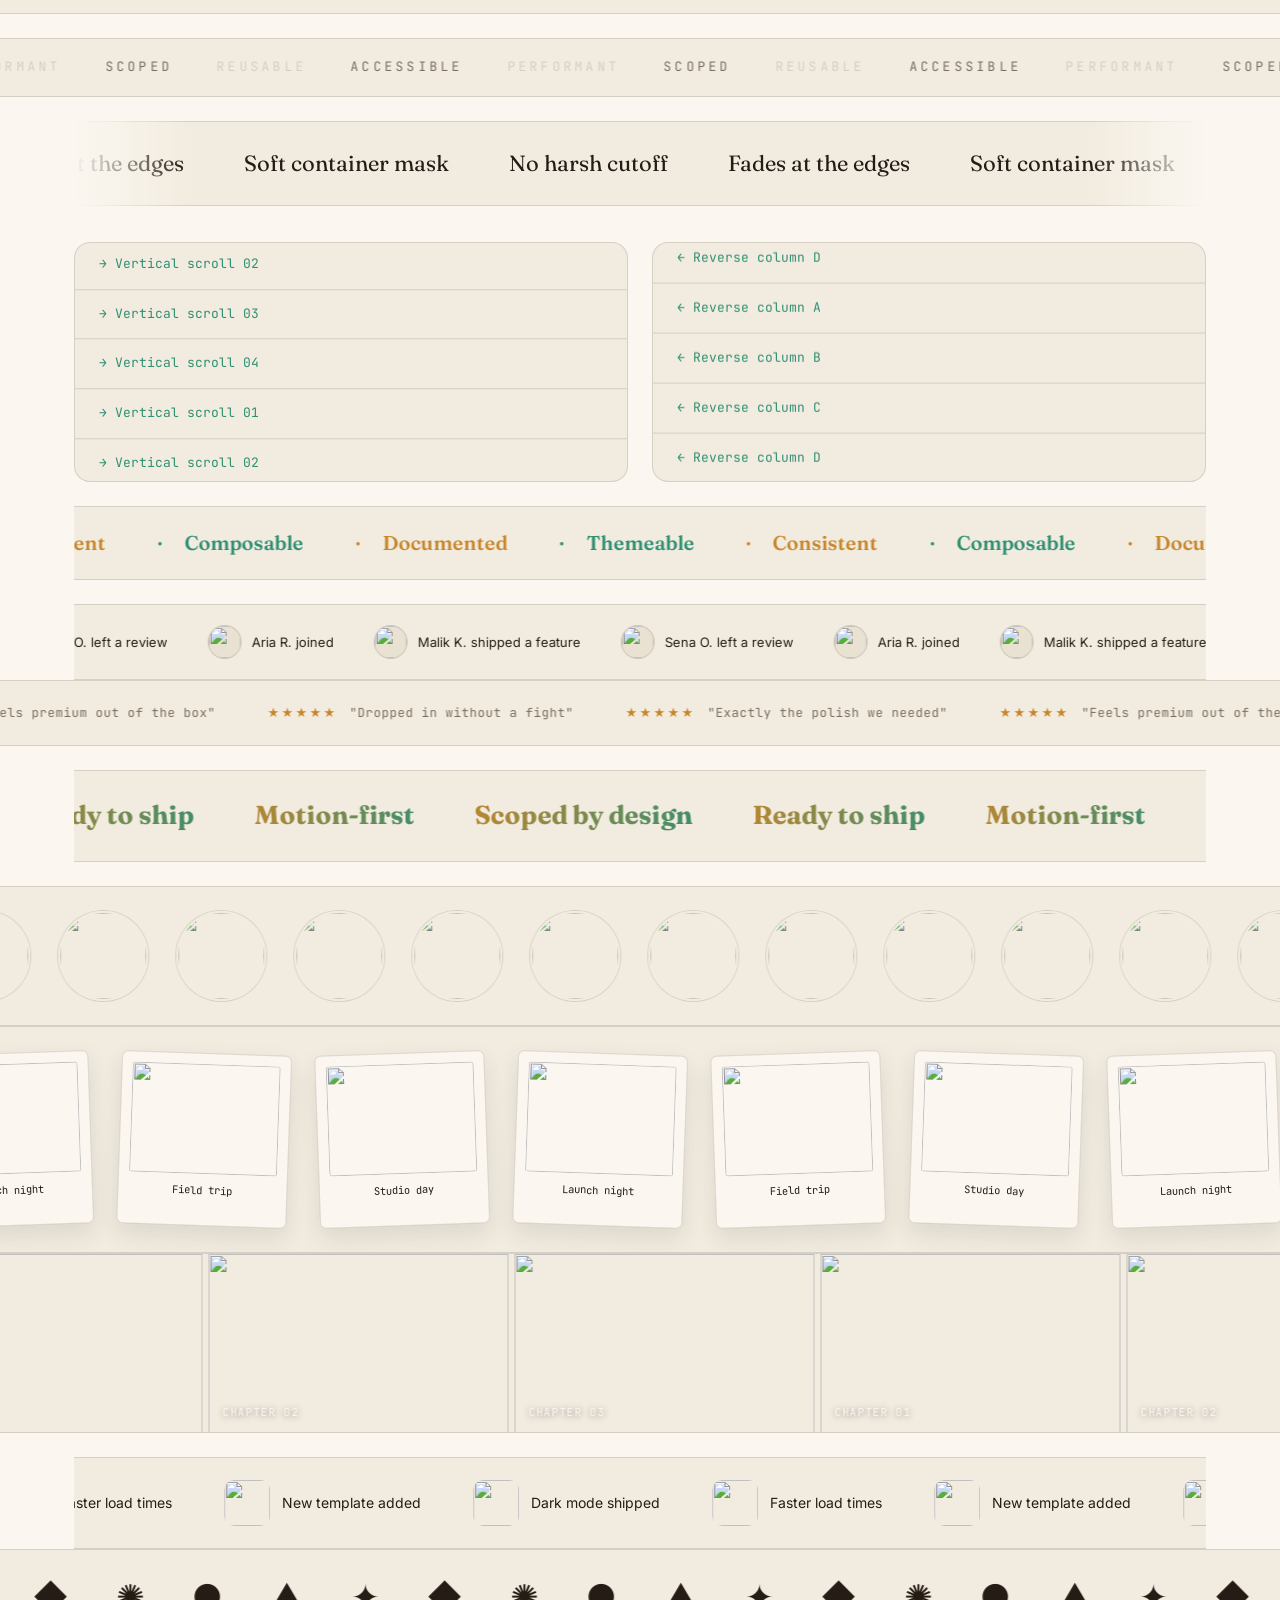
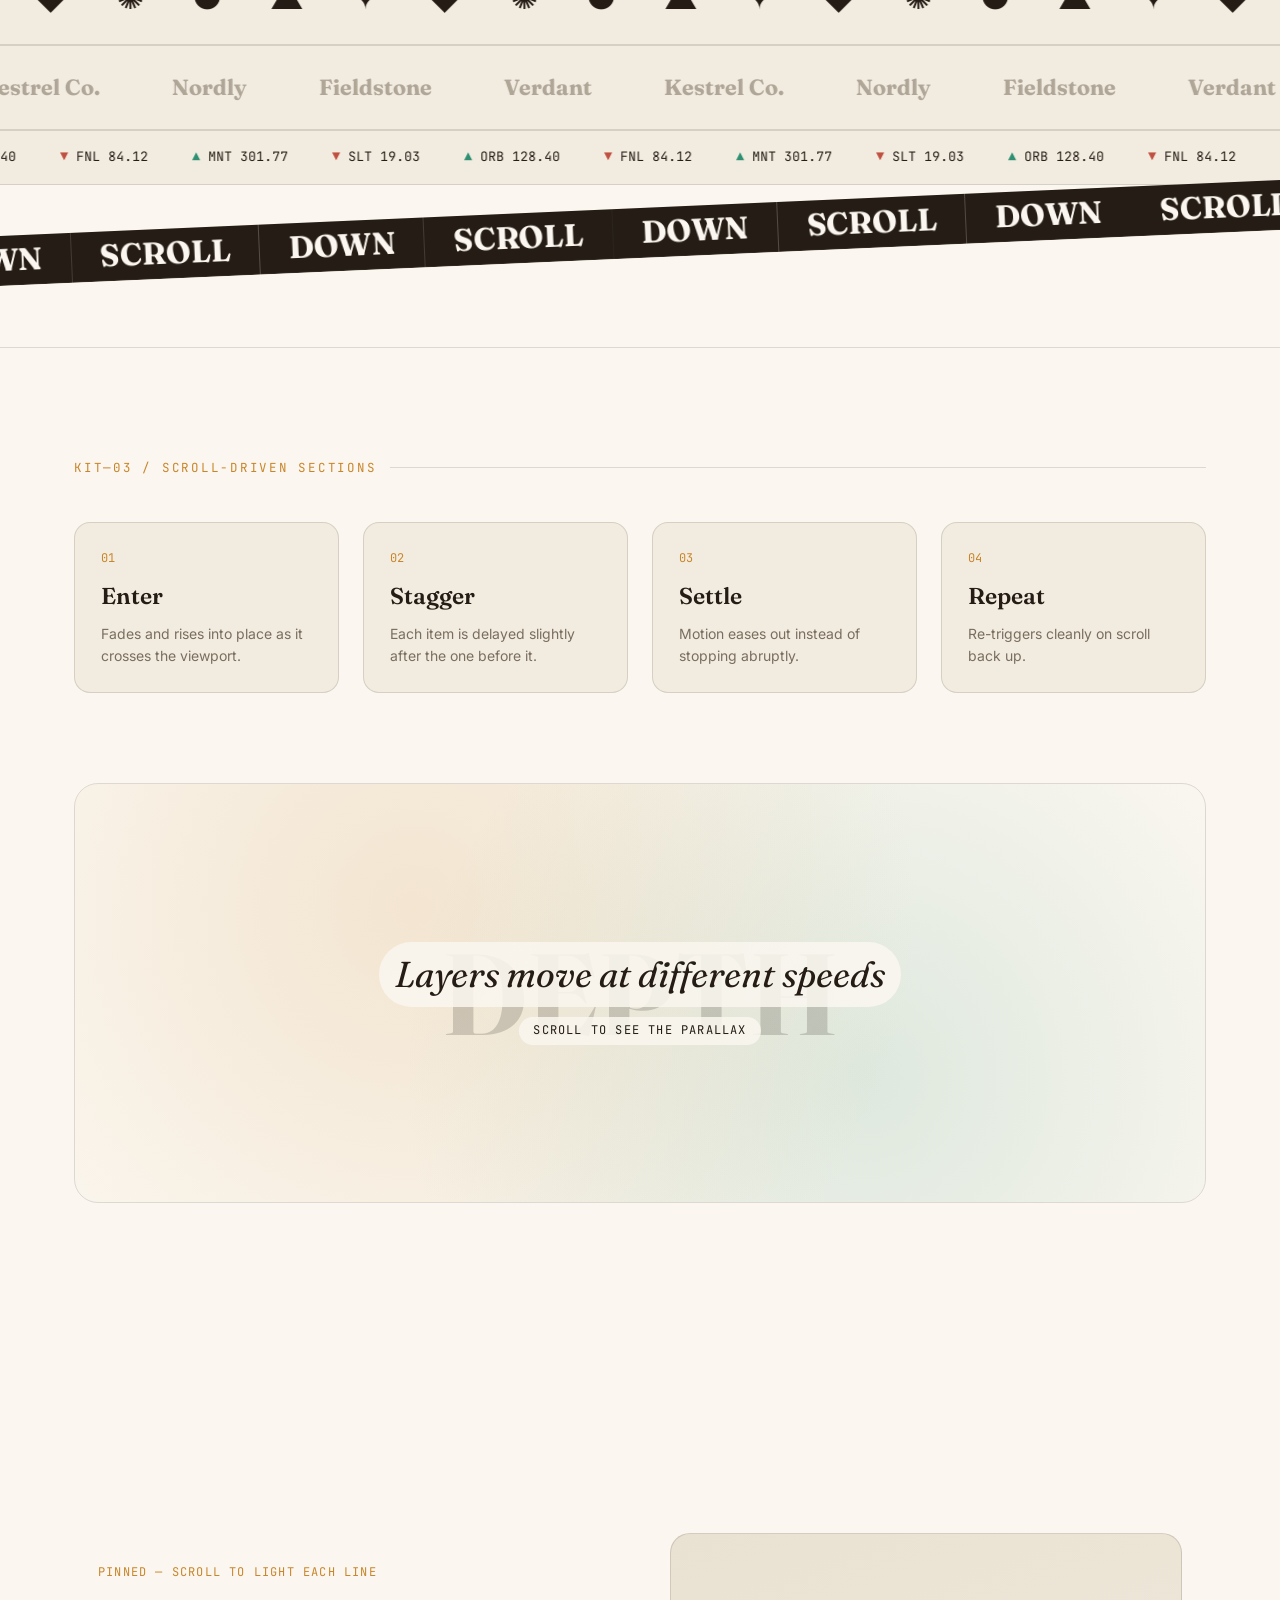
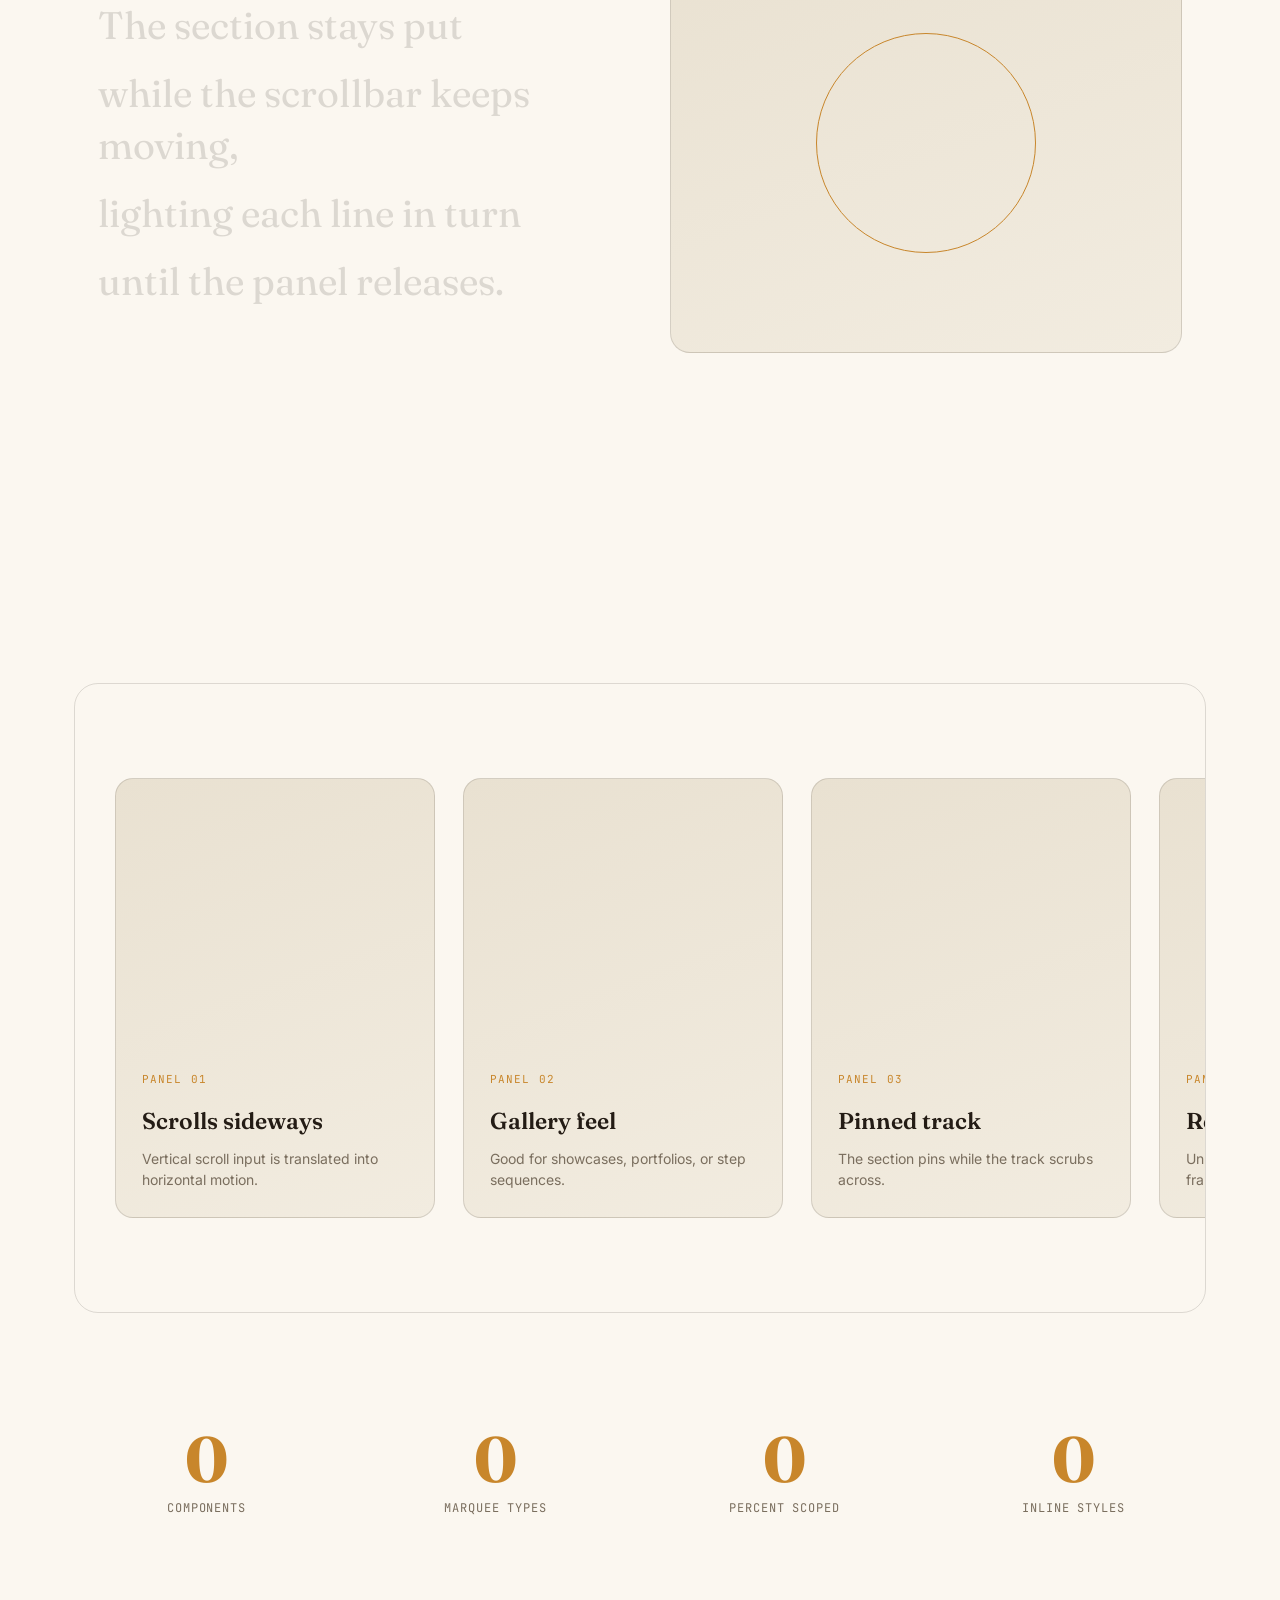
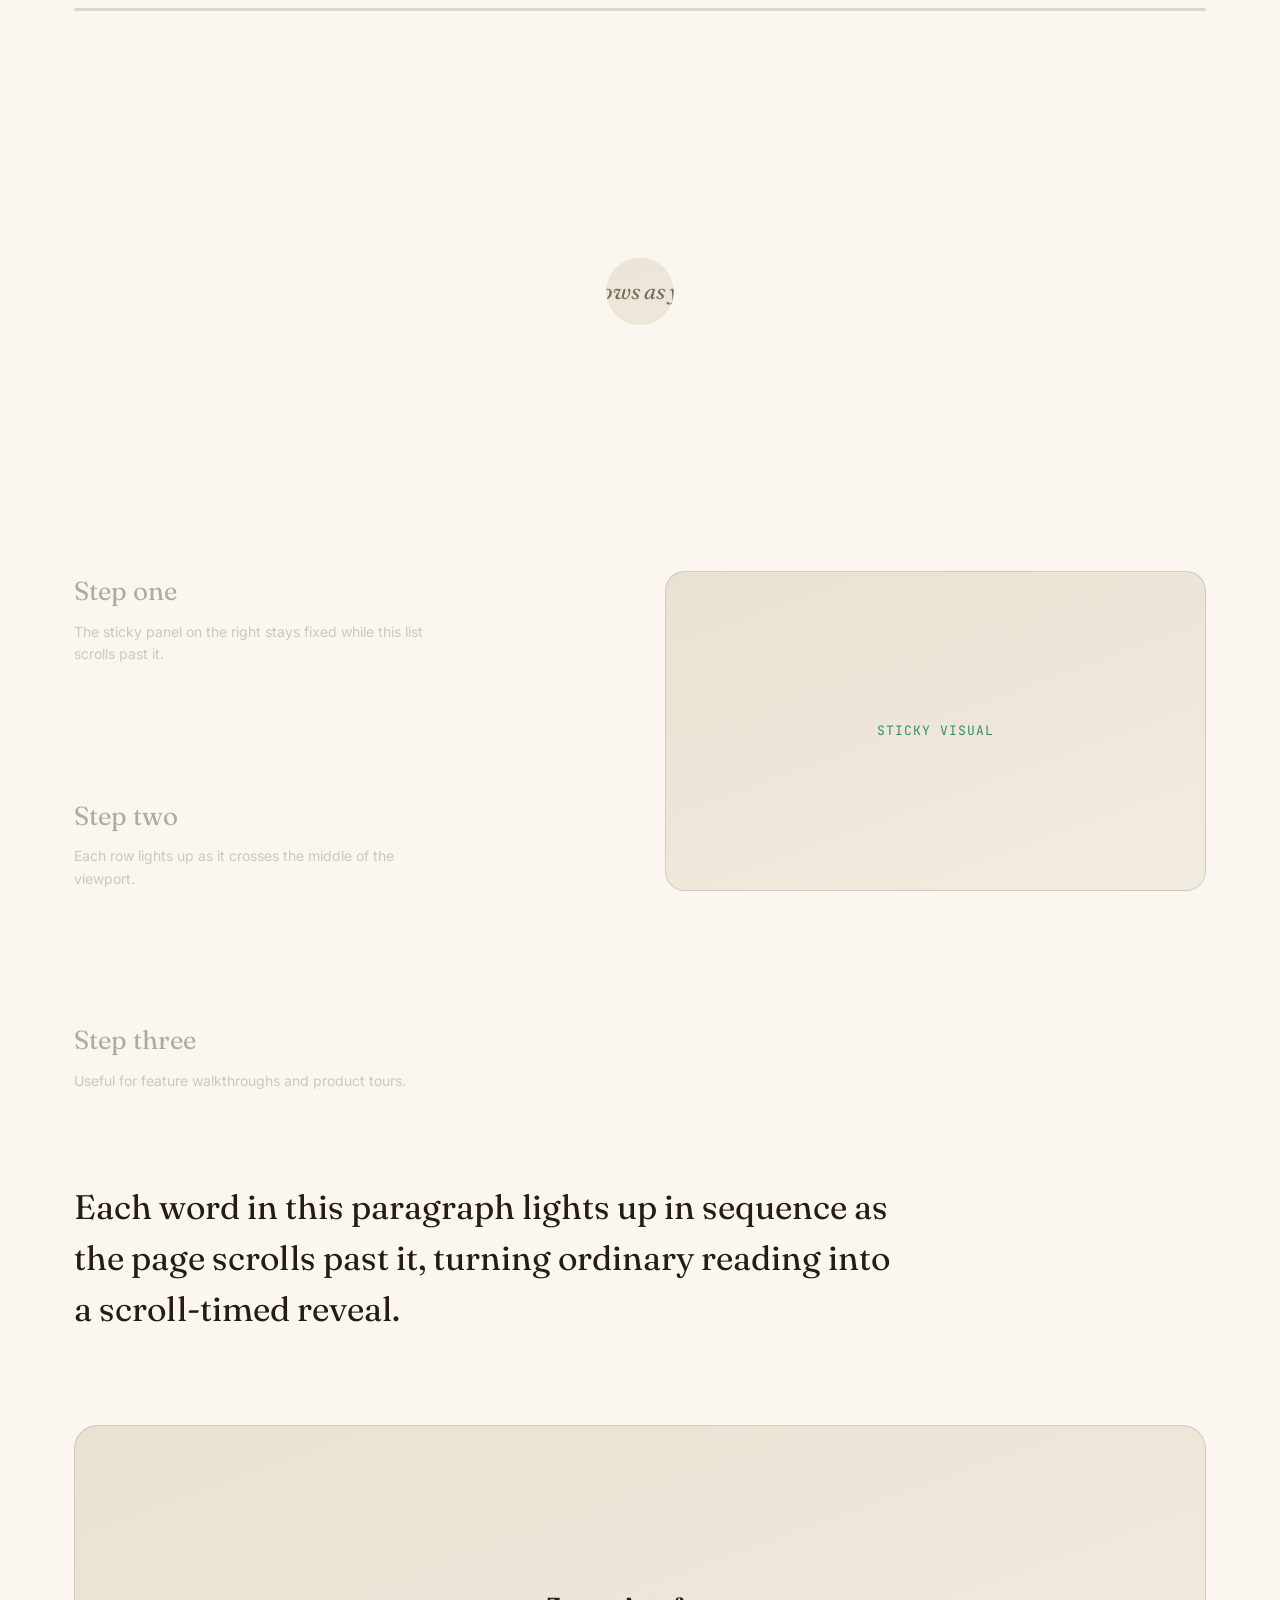
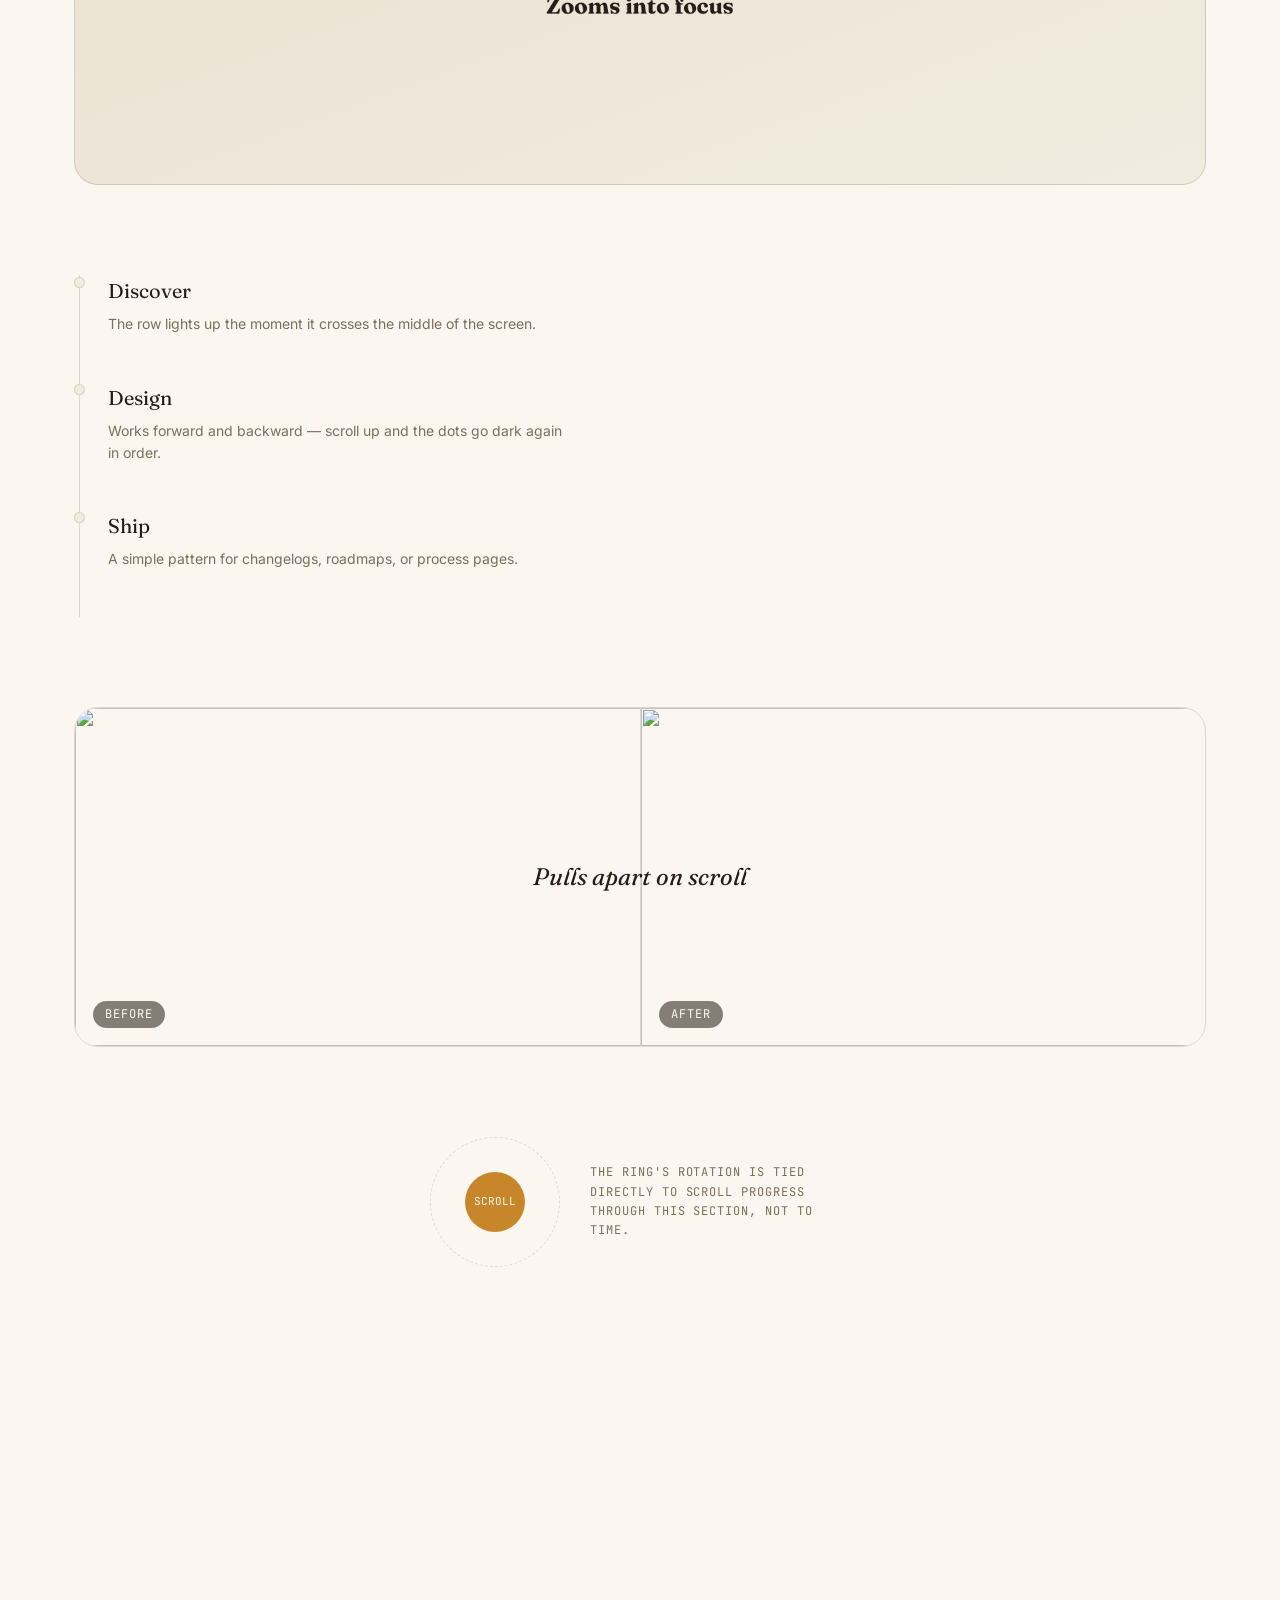
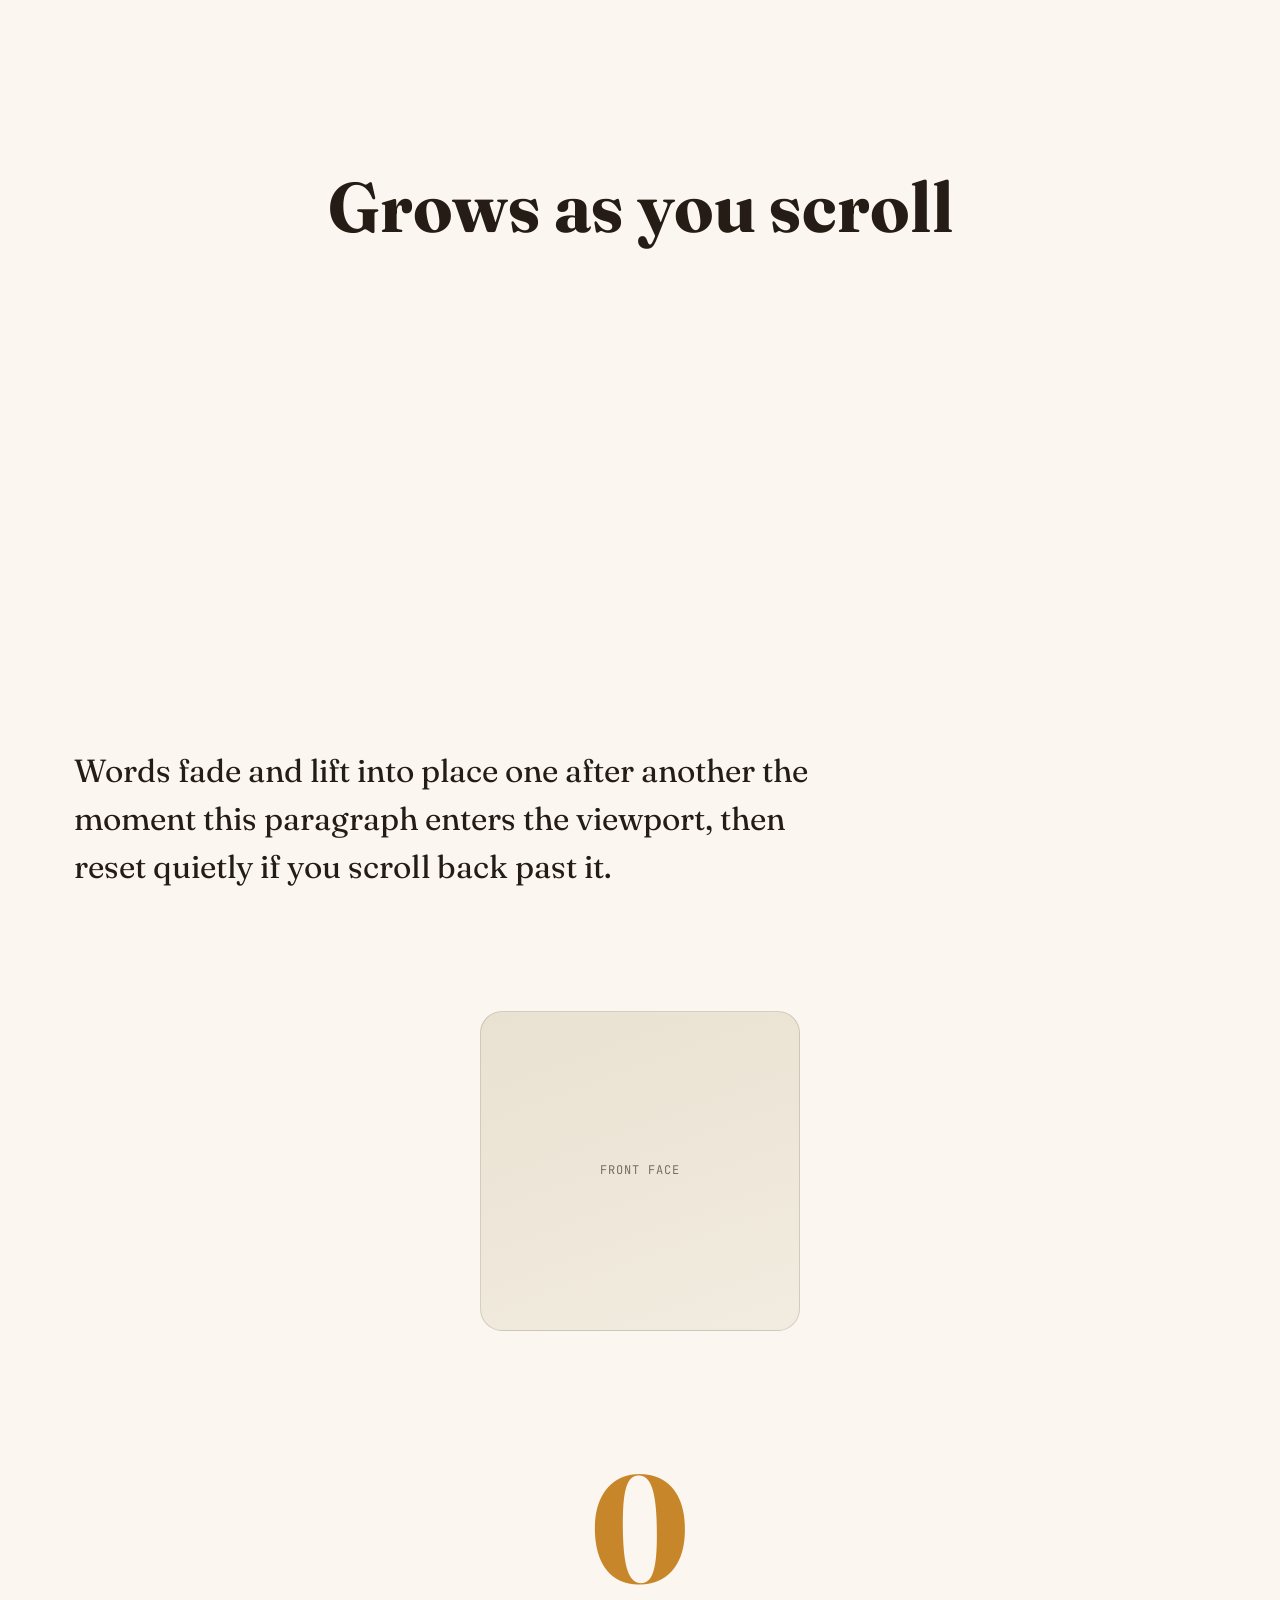
==== commit 10510569: "text update on loader" ====
--- a/index.html
+++ b/index.html
@@ -1,2995 +1,2995 @@
-<!DOCTYPE html>
-<html lang="en">
-
-<head>
-  <meta charset="UTF-8">
-  <meta name="viewport" content="width=device-width, initial-scale=1.0">
-  <title>UI Kit — Motion Specimen Sheet</title>
-
-  <!-- Bootstrap (grid/layout utilities only) -->
-  <link href="https://cdn.jsdelivr.net/npm/bootstrap@5.3.3/dist/css/bootstrap.min.css" rel="stylesheet">
-
-  <!-- Fonts -->
-  <link rel="preconnect" href="https://fonts.googleapis.com">
-  <link
-    href="https://fonts.googleapis.com/css2?family=Fraunces:ital,opsz,wght@0,9..144,300;0,9..144,500;0,9..144,600;0,9..144,700;1,9..144,500&family=Inter:wght@400;500;600&family=JetBrains+Mono:wght@400;500&display=swap"
-    rel="stylesheet">
-  <link rel="stylesheet" href="https://unpkg.com/lenis@1.1.18/dist/lenis.css">
-  <link rel="stylesheet" href="css/bundle.min.css">
-
-
-
-  <style>
-    /* ======================================================================
-   UI KIT — all rules are scoped under .uik-kit so this file can be
-   dropped into any existing site without leaking styles or colliding
-   with host classnames. Nothing here is written as an inline style
-   attribute; every visual rule lives in this stylesheet.
-   ====================================================================== */
-  </style>
-</head>
-
-<body>
-
-  <div class="uik-kit">
-
-    <!-- ================= AWWWARDS FULLSCREEN SITE OPENING INTRO PRELOADER ================= -->
-    <div class="uik-site-intro-overlay" data-uik-intro-overlay>
-      <!-- 5 Vertical Staggered Curtains -->
-      <div class="uik-intro-columns-wrap">
-        <div class="uik-intro-column" data-uik-intro-col></div>
-        <div class="uik-intro-column" data-uik-intro-col></div>
-        <div class="uik-intro-column" data-uik-intro-col></div>
-        <div class="uik-intro-column" data-uik-intro-col></div>
-        <div class="uik-intro-column" data-uik-intro-col></div>
-      </div>
-
-      <!-- Centerpiece Telemetry & Reveal Stage -->
-      <div class="uik-intro-stage" data-uik-intro-stage>
-        <div class="uik-intro-telemetry" data-uik-intro-telemetry>
-          <span>[ AWWWARDS • 2026 ]</span>
-          <span>•</span>
-          <span>[ GSAP 3 SHOCKWAVE ]</span>
-        </div>
-
-        <div class="uik-intro-emblem" data-uik-intro-emblem>
-          <div class="uik-intro-emblem-ring"></div>
-          <div class="uik-intro-emblem-core"></div>
-        </div>
-
-        <h1 class="uik-intro-title" data-uik-intro-title>
-          <span class="uik-intro-char">A</span><span class="uik-intro-char">W</span><span class="uik-intro-char">W</span><span class="uik-intro-char">W</span><span class="uik-intro-char">A</span><span class="uik-intro-char">R</span><span class="uik-intro-char">D</span><span class="uik-intro-char">S</span>
-          <span style="display: inline-block; width: 14px;"></span>
-          <span class="uik-intro-char" style="color: var(--uik-clay);">M</span><span class="uik-intro-char" style="color: var(--uik-clay);">O</span><span class="uik-intro-char" style="color: var(--uik-clay);">T</span><span class="uik-intro-char" style="color: var(--uik-clay);">I</span><span class="uik-intro-char" style="color: var(--uik-clay);">O</span><span class="uik-intro-char" style="color: var(--uik-clay);">N</span>
-        </h1>
-
-        <div class="uik-intro-counter-big" data-uik-intro-counter>00%</div>
-
-        <div class="uik-intro-progress-wrap">
-          <div class="uik-intro-progress-bar" data-uik-intro-bar></div>
-        </div>
-
-        <div class="uik-intro-status" data-uik-intro-status>SYNCHRONIZING ASSETS & TELEMETRY...</div>
-      </div>
-    </div>
-
-    <!-- ================= COMMON GLOBAL MOTION NAVBAR ================= -->
-    <nav class="uik-navbar" data-uik-navbar>
-      <div class="uik-container d-flex align-items-center justify-content-between">
-        <div class="d-flex align-items-center gap-3">
-          <a href="index.html" class="uik-nav-brand" title="GSAP Motion Suite Home">
-            <span class="uik-nav-dot"></span>
-            <span class="uik-nav-brand-title">GSAP MOTION</span>
-            <span class="uik-nav-badge">SUITE</span>
-          </a>
-
-          <!-- MegaMenu Trigger Button -->
-          <button type="button" class="uik-nav-megabtn" data-uik-megatoggle aria-expanded="false" title="Explore All Motion Modules">
-            <span class="uik-megabtn-icon">❖</span>
-            <span>MegaMenu</span>
-            <svg class="uik-megabtn-arrow" width="12" height="12" viewBox="0 0 24 24"><path d="M7 10l5 5 5-5z" fill="currentColor"/></svg>
-          </button>
-        </div>
-
-        <div class="uik-nav-scroll-wrap">
-          <ul class="uik-nav-list">
-            <!-- 3 Master Showcase Hub Links -->
-            <li><a href="index.html" class="uik-nav-item is-current-page" title="Main Motion Specimen Sheet"><span class="uik-nav-pill uik-nav-pill--specimen">✦ Main Kit</span></a></li>
-            <li><a href="headings.html" class="uik-nav-item" title="Typography & Headings Animation Kit"><span class="uik-nav-pill uik-nav-pill--headings">🔤 Typography (26)</span></a></li>
-            <li><a href="image-parallax.html" class="uik-nav-item" title="12 Pure Image Parallax Techniques"><span class="uik-nav-pill uik-nav-pill--parallax">🖼️ Image Parallax (12)</span></a></li>
-
-            <!-- Interactive Replay Opening Animation Trigger -->
-            <li><button type="button" class="uik-nav-replay-btn" data-uik-intro-replay title="Replay Awwwards Opening Intro Animation">⚡ Replay Intro</button></li>
-
-            <!-- Universal Theme Toggle -->
-            <li>
-              <button type="button" class="uik-nav-theme-btn" data-uik-theme-toggle title="Toggle Light / Dark Mode">
-                <span class="uik-theme-icon">☀️</span>
-                <span class="uik-theme-label">Light</span>
-              </button>
-            </li>
-          </ul>
-        </div>
-      </div>
-    </nav>
-
-    <!-- Mega Menu Full Panel Overlay -->
-    <div class="uik-megamenu-panel" data-uik-megapanel>
-      <div class="uik-container">
-        <div class="uik-megamenu-grid">
-
-          <!-- Column 1: Core Typography & Components -->
-          <div class="uik-megacol">
-            <div class="uik-megacol-title">
-              <span>01 • CORE FOUNDATIONS</span>
-              <span class="uik-nav-badge">60+ FX</span>
-            </div>
-
-            <a href="#kit-headings" class="uik-megalink-card" data-nav-target="#kit-headings" data-megaclose>
-              <div class="uik-megalink-icon">🔤</div>
-              <div class="uik-megalink-content">
-                <h5>Animated Headings <span class="uik-nav-badge">26</span></h5>
-                <p>Split-char, Clip wipe, Line masks, Scramble, Glitch, Typewriter & 3D tilts.</p>
-              </div>
-            </a>
-
-            <a href="#kit-cards" class="uik-megalink-card" data-nav-target="#kit-cards" data-megaclose>
-              <div class="uik-megalink-icon">🃏</div>
-              <div class="uik-megalink-content">
-                <h5>Interactive Cards <span class="uik-nav-badge">20+</span></h5>
-                <p>3D cursor tilt, Spotlight radial glows, Magnetic pulls & Holographic flares.</p>
-              </div>
-            </a>
-
-            <a href="#kit-marquees" class="uik-megalink-card" data-nav-target="#kit-marquees" data-megaclose>
-              <div class="uik-megalink-icon">♾️</div>
-              <div class="uik-megalink-content">
-                <h5>Gapless Marquees <span class="uik-nav-badge">15</span></h5>
-                <p>Seamless infinite tickers, photo streams, vertical scrollers & text strokes.</p>
-              </div>
-            </a>
-          </div>
-
-          <!-- Column 2: Scroll-Driven Sequences -->
-          <div class="uik-megacol">
-            <div class="uik-megacol-title">
-              <span>02 • SCROLL SEQUENCES</span>
-              <span class="uik-nav-badge">KINETIC</span>
-            </div>
-
-            <a href="#kit-scroll-1" class="uik-megalink-card" data-nav-target="#kit-scroll-1" data-megaclose>
-              <div class="uik-megalink-icon">📜</div>
-              <div class="uik-megalink-content">
-                <h5>Kinetic Scroll I</h5>
-                <p>Pinned card decks, horizontal sliding runways & expanding container wipes.</p>
-              </div>
-            </a>
-
-            <a href="#kit-scroll-2" class="uik-megalink-card" data-nav-target="#kit-scroll-2" data-megaclose>
-              <div class="uik-megalink-icon">⚡</div>
-              <div class="uik-megalink-content">
-                <h5>Kinetic Scroll II</h5>
-                <p>SVG path stroke drawing, rotating compass needles & differential parallax.</p>
-              </div>
-            </a>
-
-            <a href="#kit-scroll-3" class="uik-megalink-card" data-nav-target="#kit-scroll-3" data-megaclose>
-              <div class="uik-megalink-icon">🔢</div>
-              <div class="uik-megalink-content">
-                <h5>Kinetic Scroll III</h5>
-                <p>Numeric odometers, before/after image sliders & curtain reveals.</p>
-              </div>
-            </a>
-          </div>
-
-          <!-- Column 3: Award Winning & Sliders -->
-          <div class="uik-megacol">
-            <div class="uik-megacol-title">
-              <span>03 • SUITES & SLIDERS</span>
-              <span class="uik-nav-badge">33+ PRO</span>
-            </div>
-
-            <a href="#kit-awwwards" class="uik-megalink-card" data-nav-target="#kit-awwwards" data-megaclose>
-              <div class="uik-megalink-icon">🏆</div>
-              <div class="uik-megalink-content">
-                <h5>Awwwards Suite <span class="uik-nav-pill">11</span></h5>
-                <p>Fluid magnetic cursor, image trails, velocity skews & stencil windows.</p>
-              </div>
-            </a>
-
-            <a href="#kit-hypermotion" class="uik-megalink-card" data-nav-target="#kit-hypermotion" data-megaclose>
-              <div class="uik-megalink-icon">✨</div>
-              <div class="uik-megalink-content">
-                <h5>Hyper-Motion Studio <span class="uik-nav-pill">11</span></h5>
-                <p>3D orbit cylinders, pixel reveal grids, constellation mesh & spotlights.</p>
-              </div>
-            </a>
-
-            <a href="#kit-reactbits" class="uik-megalink-card" data-nav-target="#kit-reactbits" data-megaclose>
-              <div class="uik-megalink-icon">🎠</div>
-              <div class="uik-megalink-content">
-                <h5>ReactBits Carousel Suite <span class="uik-nav-pill uik-nav-pill--gold">11</span></h5>
-                <p>Skewed infinity reels, 3D coverflow, liquid morph, accordion slices.</p>
-              </div>
-            </a>
-
-            <a href="#kit-modern" class="uik-megalink-card" data-nav-target="#kit-modern" data-megaclose>
-              <div class="uik-megalink-icon">🚀</div>
-              <div class="uik-megalink-content">
-                <h5>Modern Hero Sliders <span class="uik-nav-pill uik-nav-pill--cyan">11</span></h5>
-                <p>3D prism cubes, venetian shutters, filmstrip reel & waveform harmonic banners.</p>
-              </div>
-            </a>
-          </div>
-
-          <!-- Column 4: Standalone & Tools -->
-          <div class="uik-megacol">
-            <div class="uik-megacol-title">
-              <span>04 • LOADERS & TOOLS</span>
-              <span class="uik-nav-badge" style="color:#C8862B; border-color:rgba(200,134,43,0.4);">KIT—10</span>
-            </div>
-
-            <!-- KIT-10 Loaders Link in MegaMenu -->
-            <a href="#kit-loaders" class="uik-megalink-card" data-nav-target="#kit-loaders" data-megaclose style="border-color: rgba(200, 134, 43, 0.4); background: rgba(200, 134, 43, 0.08);">
-              <div class="uik-megalink-icon" style="background: rgba(200, 134, 43, 0.25);">⏳</div>
-              <div class="uik-megalink-content">
-                <h5>Kinetic Loaders Suite <span class="uik-nav-badge" style="background: #C8862B; color: #0E1015;">24</span></h5>
-                <p>Awwwards preloader animations, counters, gyro rings, fluid blobs & laser scans.</p>
-              </div>
-            </a>
-
-            <!-- Dedicated Standalone Suites -->
-            <div class="uik-megacard-featured" style="border-color: rgba(200, 134, 43, 0.4); background: linear-gradient(135deg, rgba(200, 134, 43, 0.12) 0%, rgba(14, 16, 21, 0.6) 100%);">
-              <h4>Image Parallax Suite <span class="uik-nav-badge" style="background: #C8862B; color: #0A0B0E;">12 FX</span></h4>
-              <p>Pure image parallax animations without text animation: 3D diorama, Ken Burns, diagonal curtains, opposing dual-columns, 3D tilt, and more.</p>
-              <a href="image-parallax.html" class="uik-megabtn-cta" target="_blank" rel="noopener noreferrer" style="background: #C8862B; color: #0A0B0E; font-weight: 700;">Open Parallax Suite ↗</a>
-            </div>
-
-            <div class="uik-megacard-featured">
-              <h4>.main-heading System</h4>
-              <p>Independent typography kit with zero UI-Kit dependency. Works on any external website with H1–H6 responsive font scales.</p>
-              <a href="headings.html" class="uik-megabtn-cta" target="_blank" rel="noopener noreferrer">Open Standalone Tab ↗</a>
-            </div>
-
-            <a href="#" class="uik-megalink-card" data-nav-target="top" data-megaclose>
-              <div class="uik-megalink-icon">🔝</div>
-              <div class="uik-megalink-content">
-                <h5>Scroll to Top</h5>
-                <p>Back to the hero section.</p>
-              </div>
-            </a>
-          </div>
-
-        </div>
-      </div>
-    </div>
-
-    <!-- HERO -->
-    <header class="uik-hero">
-      <div class="uik-container">
-        <div class="uik-hero__eyebrow">Motion Specimen Sheet — GSAP × Bootstrap</div>
-        <h1 class="uik-hero__title">Components that move <em>like they mean it.</em></h1>
-        <p class="uik-hero__sub">Four animated headings, four card treatments, three gapless marquees and three
-          scroll-driven sections — every rule scoped under <code>.uik-kit</code> so you can lift it into any site
-          without a style collision.</p>
-        <h3>The CDN For Those Animation</h3>
-        <code>
-        &lt;link rel="stylesheet" href="https://unpkg.com/lenis@1.1.18/dist/lenis.css" &gt; <br>
-        &lt;link rel="stylesheet" href="https://cdn.jsdelivr.net/gh/souvikbhun/animatedgsap@css/bundle.min.css" &gt; <br>
-        <br>
-        &lt;script src="https://cdnjs.cloudflare.com/ajax/libs/gsap/3.12.5/gsap.min.js"&gt;&lt;/script&gt; <br>
-        &lt;script src="https://cdnjs.cloudflare.com/ajax/libs/gsap/3.12.5/ScrollTrigger.min.js"&gt;&lt;/script&gt; <br>
-        &lt;script src="https://unpkg.com/lenis@1.1.18/dist/lenis.min.js"&gt;&lt;/script&gt; <br>
-        &lt;script src="https://cdn.jsdelivr.net/gh/souvikbhun/animatedgsap@js/bundle.min.js"&gt;&lt;/script&gt; <br>
-        </code>
-
-
-      </div>
-    </header>
-
-    <!-- TICKER INDEX (signature element) -->
-    <div class="uik-marquee uik-marquee--logos" aria-hidden="true">
-      <div class="uik-marquee__track" data-marquee data-speed="38" data-dir="1">
-        <div class="uik-marquee__item">KIT—01 Headings</div>
-        <div class="uik-marquee__item">KIT—02 Cards</div>
-        <div class="uik-marquee__item">KIT—03 Marquees</div>
-        <div class="uik-marquee__item">KIT—04 Scroll Sections</div>
-        <div class="uik-marquee__item">Bootstrap Grid</div>
-        <div class="uik-marquee__item">GSAP + ScrollTrigger</div>
-      </div>
-    </div>
-
-    <!-- ================= HEADINGS ================= -->
-    <section class="uik-section" id="kit-headings">
-      <div class="uik-container">
-        <div class="uik-specimen-label">KIT—01 / Animated Headings</div>
-
-        <h2 class="uik-heading uik-heading--split" data-anim="split">Design in motion</h2>
-        <h2 class="uik-heading uik-heading--clip" data-anim="clip">Every pixel intentional</h2>
-        <h2 class="uik-heading uik-heading--underline" data-anim="underline">Built to be borrowed<span
-            class="uik-underline-rule"></span></h2>
-        <h2 class="uik-heading uik-heading--shine" data-anim="shine">Shine on scroll into view</h2>
-        <h2 class="uik-heading uik-heading--words" data-anim="words">Words arrive one at a time</h2>
-        <h2 class="uik-heading uik-heading--linemask" data-anim="linemask"><span class="uik-linemask-inner">Lines slide
-            out of hiding</span></h2>
-        <h2 class="uik-heading uik-heading--blur" data-anim="blur">Focus pulls it into view</h2>
-        <h2 class="uik-heading uik-heading--rotate3d" data-anim="rotate3d">Tips up from the floor</h2>
-        <h2 class="uik-heading uik-heading--pop" data-anim="pop">Pops in with a bounce</h2>
-        <h2 class="uik-heading" data-anim="typewriter" data-text="Types itself out on scroll"><span
-            class="uik-heading--typewriter">Types itself out on scroll</span></h2>
-        <h2 class="uik-heading uik-heading--highlight" data-anim="highlight"><span
-            class="uik-highlight-bg"></span>Marked as it enters</h2>
-        <h2 class="uik-heading uik-heading--scramble" data-anim="scramble" data-final-text="DECODED ON SCROLL">
-          XJ4K—SCRMBL_TXT</h2>
-        <h2 class="uik-heading uik-heading--wave" data-anim="wave">Ripples like water</h2>
-        <h2 class="uik-heading uik-heading--duo">
-          <span class="uik-duo-line"><span>Two lines,</span></span>
-          <span class="uik-duo-line"><span>opposite directions</span></span>
-        </h2>
-        <h2 class="uik-heading uik-heading--glitch" data-anim="glitch" data-text="Signal breaks up">Signal breaks
-          up<span class="uik-glitch-copy uik-glitch-copy--r">Signal breaks up</span><span
-            class="uik-glitch-copy uik-glitch-copy--b">Signal breaks up</span></h2>
-
-        <h2 class="uik-heading uik-heading--withphoto" data-anim="withphoto">
-          <img src="https://picsum.photos/seed/uikheadingphoto/160/160" alt="">
-          <span>Paired with a photo chip</span>
-        </h2>
-
-        <h2 class="uik-heading uik-heading--marker" data-anim="marker">Underlined like a highlighter<span
-            class="uik-marker-rule"></span></h2>
-
-        <h2 class="uik-heading uik-heading--skew" data-anim="skew">Skews in from the side</h2>
-
-        <h2 class="uik-heading uik-heading--staircase" data-anim="staircase">Each word steps down in turn</h2>
-
-        <h2 class="uik-heading uik-heading--outlinetext" data-anim="outlinetext">
-          Outline fills solid
-          <span class="uik-outline-fill">Outline fills solid</span>
-        </h2>
-
-        <h2 class="uik-heading uik-heading--morph" data-anim="morph">Breathes while you look at it</h2>
-
-        <h2 class="uik-heading uik-heading--stamp" data-anim="stamp">Stamped into place</h2>
-
-        <h2 class="uik-heading uik-heading--cascade" data-anim="cascade">Falls with a bounce</h2>
-
-        <h2 class="uik-heading uik-heading--neon" data-anim="neon">Glows while in frame</h2>
-
-        <h2 class="uik-heading uik-heading--slice" data-anim="slice">
-          <span class="uik-slice-row"><span>Opens like blinds</span></span>
-        </h2>
-
-        <h2 class="uik-heading uik-heading--word-rotate" data-anim="word-rotate">
-          <span class="uik-rotate-prefix">Design in</span>
-          <span class="uik-rotate-words-wrap">
-            <span class="uik-rotate-word is-active">Motion</span>
-            <span class="uik-rotate-word">Perspective</span>
-            <span class="uik-rotate-word">Dimensions</span>
-            <span class="uik-rotate-word">Creativity</span>
-            <span class="uik-rotate-word">Perfection</span>
-          </span>
-          <span class="uik-rotate-suffix">every frame</span>
-        </h2>
-      </div>
-    </section>
-
-    <div class="uik-marquee uik-marquee--text" aria-hidden="true">
-      <div class="uik-marquee__track" data-marquee data-speed="45" data-dir="-1">
-        <div class="uik-marquee__item">Reusable</div>
-        <div class="uik-marquee__item">Framework agnostic</div>
-        <div class="uik-marquee__item">No inline styles</div>
-        <div class="uik-marquee__item">Parent-scoped CSS</div>
-      </div>
-    </div>
-
-    <!-- ================= CARDS ================= -->
-    <section class="uik-section" id="kit-cards">
-      <div class="uik-container">
-        <div class="uik-specimen-label">KIT—02 / Card Components</div>
-
-        <div class="row g-4">
-          <div class="col-12 col-md-6 col-lg-3">
-            <div class="uik-card uik-card--tilt uik-card--photo" data-tilt>
-              <img class="uik-card__photo" src="https://picsum.photos/seed/uiktilt/600/500" alt="">
-              <div class="uik-card__scrim"></div>
-              <div class="uik-card__glow"></div>
-              <div class="uik-card__tag">Tilt + Glow</div>
-              <div class="uik-card__title">Depth on hover</div>
-              <div class="uik-card__text">Cursor position drives a live 3D rotation and a soft radial glow.</div>
-            </div>
-          </div>
-
-          <div class="col-12 col-md-6 col-lg-3">
-            <div class="uik-card uik-card--flip">
-              <div class="uik-flip-inner">
-                <div class="uik-flip-face uik-flip-face--front">
-                  <div class="uik-card__tag">Flip</div>
-                  <div class="uik-card__title">Two-sided card</div>
-                  <div class="uik-card__text">Hover to rotate 180° and reveal supporting detail.</div>
-                </div>
-                <div class="uik-flip-face uik-flip-face--back">
-                  <div class="uik-card__tag">Back face</div>
-                  <div class="uik-card__title">Detail panel</div>
-                  <div class="uik-card__text">Pure CSS 3D transform, no JS required for the flip itself.</div>
-                </div>
-              </div>
-            </div>
-          </div>
-
-          <div class="col-12 col-md-6 col-lg-3">
-            <div class="uik-card uik-card--spotlight" data-spotlight>
-              <div class="uik-card__tag">Spotlight</div>
-              <div class="uik-card__title">Cursor-tracking light</div>
-              <div class="uik-card__text">A radial mint spotlight follows the pointer across the card surface.</div>
-            </div>
-          </div>
-
-          <div class="col-12 col-md-6 col-lg-3">
-            <div class="uik-card uik-card--reveal">
-              <img class="uik-reveal-media" src="https://picsum.photos/seed/uikreveal/600/500" alt="">
-              <div class="uik-reveal-overlay">
-                <div class="uik-card__tag">Reveal</div>
-                <div class="uik-card__title">Slide-up detail</div>
-                <div class="uik-card__text">Background zooms while a detail panel slides up from below.</div>
-              </div>
-            </div>
-          </div>
-
-          <div class="col-12 col-md-6 col-lg-3">
-            <div class="uik-card uik-card--gradientborder">
-              <div class="uik-card__tag">Gradient Border</div>
-              <div class="uik-card__title">Animated outline</div>
-              <div class="uik-card__text">A gold-to-mint border sweeps around the edge on hover.</div>
-            </div>
-          </div>
-
-          <div class="col-12 col-md-6 col-lg-3">
-            <div class="uik-card uik-card--lift">
-              <div class="uik-card__tag">Lift</div>
-              <div class="uik-card__title">Rises to meet you</div>
-              <div class="uik-card__text">Lifts, gains shadow, and its border lights up on hover.</div>
-            </div>
-          </div>
-
-          <div class="col-12 col-md-6 col-lg-3">
-            <div class="uik-card uik-card--imgparallax">
-              <img class="uik-imgparallax-media" src="https://picsum.photos/seed/uikparallax/600/700" alt="">
-              <div class="uik-card__inner">
-                <div class="uik-card__tag">Image Parallax</div>
-                <div class="uik-card__title">Media drift</div>
-                <div class="uik-card__text">The media layer drifts upward independently of the card frame.</div>
-              </div>
-            </div>
-          </div>
-
-          <div class="col-12 col-md-6 col-lg-3">
-            <div class="uik-card uik-card--fold">
-              <div class="uik-card__tag">Corner Fold</div>
-              <div class="uik-card__title">Peels at the edge</div>
-              <div class="uik-card__text">A gold triangle unfolds from the top-right corner on hover.</div>
-            </div>
-          </div>
-
-          <div class="col-12 col-md-6 col-lg-3">
-            <div class="uik-card uik-card--stat">
-              <div class="uik-stat-number">128%</div>
-              <div class="uik-card__tag">Stat</div>
-              <div class="uik-card__text">A large figure-led card for metrics and results.</div>
-            </div>
-          </div>
-
-          <div class="col-12 col-md-6 col-lg-3">
-            <div class="uik-card uik-card--magnetic" data-magnetic>
-              <div class="uik-magnetic-badge" data-magnetic-badge>◆</div>
-              <div class="uik-card__title">Magnetic badge</div>
-              <div class="uik-card__text">The badge nudges gently toward the cursor as it passes near.</div>
-            </div>
-          </div>
-
-          <div class="col-12 col-md-6 col-lg-3">
-            <div class="uik-card uik-card--outlinefill">
-              <div class="uik-card__tag">Outline Fill</div>
-              <div class="uik-card__title">Fills from below</div>
-              <div class="uik-card__text">A solid panel rises to fill the outlined card on hover.</div>
-            </div>
-          </div>
-
-          <div class="col-12 col-md-6 col-lg-3">
-            <div class="uik-card uik-card--ribbon">
-              <div class="uik-ribbon">New</div>
-              <div class="uik-card__tag">Ribbon</div>
-              <div class="uik-card__title">Corner badge</div>
-              <div class="uik-card__text">A ribbon slides fully into place on hover.</div>
-            </div>
-          </div>
-
-          <div class="col-12 col-md-6 col-lg-3">
-            <div class="uik-card uik-card--stack">
-              <div class="uik-stack-behind"></div>
-              <div class="uik-stack-behind"></div>
-              <div class="uik-card__tag">Stack</div>
-              <div class="uik-card__title">Fans out on hover</div>
-              <div class="uik-card__text">Two shadow cards behind it separate slightly, like a deck.</div>
-            </div>
-          </div>
-
-          <div class="col-12 col-md-6 col-lg-3">
-            <div class="uik-card uik-card--pulse">
-              <div class="uik-card__tag">Pulse</div>
-              <div class="uik-card__title">Breathing border</div>
-              <div class="uik-card__text">A continuous glow pulse, independent of hover or scroll.</div>
-            </div>
-          </div>
-
-          <div class="col-12 col-md-6 col-lg-3">
-            <div class="uik-card uik-card--checklist" data-checklist>
-              <div class="uik-card__tag">Checklist</div>
-              <div class="uik-card__title">Checks off on scroll</div>
-              <div class="uik-check-row"><span class="uik-check-dot"></span> Planned</div>
-              <div class="uik-check-row"><span class="uik-check-dot"></span> Built</div>
-              <div class="uik-check-row"><span class="uik-check-dot"></span> Shipped</div>
-            </div>
-          </div>
-
-          <div class="col-12 col-md-6 col-lg-3">
-            <div class="uik-card uik-card--profile">
-              <img class="uik-profile-photo" src="https://picsum.photos/seed/uikprofile1/200/200" alt="">
-              <div class="uik-card__title">Priya Nair</div>
-              <div class="uik-card__text">Product Designer</div>
-            </div>
-          </div>
-
-          <div class="col-12 col-md-6 col-lg-3">
-            <div class="uik-card uik-card--badge uik-card--photo">
-              <img class="uik-card__photo" src="https://picsum.photos/seed/uikbadge1/600/500" alt="">
-              <div class="uik-card__scrim"></div>
-              <span class="uik-badge-pill">Featured</span>
-              <div class="uik-card__tag">Badge Overlay</div>
-              <div class="uik-card__title">Floating pill label</div>
-            </div>
-          </div>
-
-          <div class="col-12 col-md-6 col-lg-3">
-            <div class="uik-card uik-card--duotone uik-card--photo">
-              <img class="uik-card__photo" src="https://picsum.photos/seed/uikduotone1/600/500" alt="">
-              <div class="uik-card__scrim"></div>
-              <div class="uik-card__tag">Duotone</div>
-              <div class="uik-card__title">Color on hover</div>
-              <div class="uik-card__text">Grayscale photo returns to full color when you hover.</div>
-            </div>
-          </div>
-
-          <div class="col-12 col-md-6 col-lg-3">
-            <div class="uik-card uik-card--caption uik-card--photo">
-              <img class="uik-card__photo" src="https://picsum.photos/seed/uikcaption1/600/500" alt="">
-              <div class="uik-card__scrim"></div>
-              <div class="uik-caption-bar">
-                <div class="uik-card__tag">Caption Slide</div>
-                <div class="uik-card__title">Bar slides in</div>
-              </div>
-            </div>
-          </div>
-
-          <div class="col-12 col-md-6 col-lg-3">
-            <div class="uik-card uik-card--zoomframe">
-              <div class="uik-zoomframe-inner">
-                <img src="https://picsum.photos/seed/uikzoomframe1/600/500" alt="">
-              </div>
-            </div>
-          </div>
-
-          <div class="col-12 col-md-6 col-lg-3">
-            <div class="uik-card uik-card--testimonial">
-              <div class="uik-testimonial-quote">"Dropping this kit in took an afternoon, not a sprint."</div>
-              <div class="uik-testimonial-person">
-                <img class="uik-testimonial-photo" src="https://picsum.photos/seed/uiktestimonial1/100/100" alt="">
-                <span class="uik-testimonial-name">Dev Lead, Fintech Startup</span>
-              </div>
-            </div>
-          </div>
-
-          <div class="col-12 col-md-6 col-lg-3">
-            <div class="uik-card uik-card--video uik-card--photo">
-              <img class="uik-card__photo" src="https://picsum.photos/seed/uikvideo1/600/500" alt="">
-              <div class="uik-card__scrim"></div>
-              <div class="uik-video-play"></div>
-              <div class="uik-card__tag">Video</div>
-              <div class="uik-card__title">Pulsing play button</div>
-            </div>
-          </div>
-
-          <div class="col-12 col-md-6 col-lg-3">
-            <div class="uik-card uik-card--pricing">
-              <div class="uik-card__tag">Pricing</div>
-              <div class="uik-pricing-amount">$29</div>
-              <div class="uik-pricing-period">per month</div>
-              <div class="uik-card__text">Unlimited projects, priority support, and every component in this kit.</div>
-            </div>
-          </div>
-
-          <div class="col-12 col-md-6 col-lg-3">
-            <div class="uik-card uik-card--iconflip">
-              <div class="uik-iconflip-badge">◆</div>
-              <div class="uik-card__title">Flips on hover</div>
-              <div class="uik-card__text">A simple 3D flip on the icon badge, nothing else moves.</div>
-            </div>
-          </div>
-
-          <div class="col-12 col-md-6 col-lg-3">
-            <div class="uik-card uik-card--bordertrace">
-              <div class="uik-card__tag">Border Trace</div>
-              <div class="uik-card__title">Light travels the edge</div>
-              <div class="uik-card__text">A continuous conic-gradient trace loops around the border.</div>
-            </div>
-          </div>
-
-          <div class="col-12 col-md-6 col-lg-3">
-            <div class="uik-card uik-card--skeleton">
-              <div class="uik-card__tag">Skeleton</div>
-              <div class="uik-skel-line"></div>
-              <div class="uik-skel-line"></div>
-              <div class="uik-skel-line uik-skel-line--short"></div>
-            </div>
-          </div>
-
-          <div class="col-12 col-md-6 col-lg-3">
-            <div class="uik-card uik-card--expand">
-              <div class="uik-card__tag">Expand</div>
-              <div class="uik-card__title">Grows on hover</div>
-              <div class="uik-card__text">Hover to reveal an extra line of detail as the card expands.</div>
-              <div class="uik-expand-extra uik-card__text">Extra detail appears here, fading and expanding in together.
-              </div>
-            </div>
-          </div>
-        </div>
-      </div>
-    </section>
-
-    <div class="uik-marquee uik-marquee--stroke" aria-hidden="true">
-      <div class="uik-marquee__track" data-marquee data-speed="55" data-dir="1">
-        <div class="uik-marquee__item">GAPLESS</div>
-        <div class="uik-marquee__item">MARQUEE</div>
-        <div class="uik-marquee__item">GAPLESS</div>
-        <div class="uik-marquee__item">MARQUEE</div>
-      </div>
-    </div>
-
-    <!-- ================= MORE MARQUEES ================= -->
-    <section class="uik-section" id="kit-marquees">
-      <div class="uik-container">
-        <div class="uik-specimen-label">KIT—03 / More Marquees</div>
-      </div>
-
-      <div class="uik-marquee uik-marquee--fill" aria-hidden="true">
-        <div class="uik-marquee__track" data-marquee data-speed="32" data-dir="1">
-          <div class="uik-marquee__item">Solid Fill Strip</div>
-          <div class="uik-marquee__item">High Contrast</div>
-          <div class="uik-marquee__item">Announcement Bar</div>
-        </div>
-      </div>
-
-      <div class="uik-container uik-mt">
-        <div class="uik-marquee uik-marquee--tiles" aria-hidden="true">
-          <div class="uik-marquee__track" data-marquee data-speed="42" data-dir="-1">
-            <div class="uik-marquee__item"><img class="uik-tile-photo" src="https://picsum.photos/seed/uiktile1/300/200"
-                alt=""><span class="uik-tile-label">Preview 01</span></div>
-            <div class="uik-marquee__item"><img class="uik-tile-photo" src="https://picsum.photos/seed/uiktile2/300/200"
-                alt=""><span class="uik-tile-label">Preview 02</span></div>
-            <div class="uik-marquee__item"><img class="uik-tile-photo" src="https://picsum.photos/seed/uiktile3/300/200"
-                alt=""><span class="uik-tile-label">Preview 03</span></div>
-            <div class="uik-marquee__item"><img class="uik-tile-photo" src="https://picsum.photos/seed/uiktile4/300/200"
-                alt=""><span class="uik-tile-label">Preview 04</span></div>
-          </div>
-        </div>
-      </div>
-
-      <div class="uik-marquee uik-marquee--quotes uik-mt" aria-hidden="true">
-        <div class="uik-marquee__track" data-marquee data-speed="50" data-dir="1">
-          <div class="uik-marquee__item">A kit you can actually reuse across projects.</div>
-          <div class="uik-marquee__item">Every animation feels intentional, not decorative.</div>
-          <div class="uik-marquee__item">Scoped CSS meant it dropped in without conflicts.</div>
-        </div>
-      </div>
-
-      <div class="uik-marquee uik-marquee--mono uik-mt" aria-hidden="true">
-        <div class="uik-marquee__track" data-marquee data-speed="38" data-dir="-1">
-          <div class="uik-marquee__item">Scoped</div>
-          <div class="uik-marquee__item">Reusable</div>
-          <div class="uik-marquee__item">Accessible</div>
-          <div class="uik-marquee__item">Performant</div>
-        </div>
-      </div>
-
-      <div class="uik-container uik-mt">
-        <div class="uik-marquee uik-marquee--fade" aria-hidden="true">
-          <div class="uik-marquee__track" data-marquee data-speed="34" data-dir="1">
-            <div class="uik-marquee__item">Fades at the edges</div>
-            <div class="uik-marquee__item">Soft container mask</div>
-            <div class="uik-marquee__item">No harsh cutoff</div>
-          </div>
-        </div>
-
-        <div class="row g-4 uik-mt-sm">
-          <div class="col-12 col-md-6">
-            <div class="uik-marquee uik-marquee--vertical" aria-hidden="true">
-              <div class="uik-marquee__track" data-marquee data-speed="20" data-dir="1">
-                <div class="uik-marquee__item">→ Vertical scroll 01</div>
-                <div class="uik-marquee__item">→ Vertical scroll 02</div>
-                <div class="uik-marquee__item">→ Vertical scroll 03</div>
-                <div class="uik-marquee__item">→ Vertical scroll 04</div>
-              </div>
-            </div>
-          </div>
-          <div class="col-12 col-md-6">
-            <div class="uik-marquee uik-marquee--vertical" aria-hidden="true">
-              <div class="uik-marquee__track" data-marquee data-speed="26" data-dir="-1">
-                <div class="uik-marquee__item">← Reverse column A</div>
-                <div class="uik-marquee__item">← Reverse column B</div>
-                <div class="uik-marquee__item">← Reverse column C</div>
-                <div class="uik-marquee__item">← Reverse column D</div>
-              </div>
-            </div>
-          </div>
-        </div>
-
-        <div class="uik-marquee uik-marquee--bullet uik-mt" aria-hidden="true">
-          <div class="uik-marquee__track" data-marquee data-speed="30" data-dir="1">
-            <div class="uik-marquee__item">Consistent</div>
-            <div class="uik-marquee__item">Composable</div>
-            <div class="uik-marquee__item">Documented</div>
-            <div class="uik-marquee__item">Themeable</div>
-          </div>
-        </div>
-
-        <div class="uik-marquee uik-marquee--avatars uik-mt" aria-hidden="true">
-          <div class="uik-marquee__track" data-marquee data-speed="36" data-dir="-1">
-            <div class="uik-marquee__item"><span class="uik-avatar-chip"><img
-                  src="https://picsum.photos/seed/uikavatar1/80/80" alt=""></span> Aria R. joined</div>
-            <div class="uik-marquee__item"><span class="uik-avatar-chip"><img
-                  src="https://picsum.photos/seed/uikavatar2/80/80" alt=""></span> Malik K. shipped a feature</div>
-            <div class="uik-marquee__item"><span class="uik-avatar-chip"><img
-                  src="https://picsum.photos/seed/uikavatar3/80/80" alt=""></span> Sena O. left a review</div>
-          </div>
-        </div>
-      </div>
-
-      <div class="uik-marquee uik-marquee--stars" aria-hidden="true">
-        <div class="uik-marquee__track" data-marquee data-speed="40" data-dir="1">
-          <div class="uik-marquee__item"><span class="uik-stars">★★★★★</span> "Feels premium out of the box"</div>
-          <div class="uik-marquee__item"><span class="uik-stars">★★★★★</span> "Dropped in without a fight"</div>
-          <div class="uik-marquee__item"><span class="uik-stars">★★★★★</span> "Exactly the polish we needed"</div>
-        </div>
-      </div>
-
-      <div class="uik-container">
-        <div class="uik-marquee uik-marquee--gradient uik-mt" aria-hidden="true">
-          <div class="uik-marquee__track" data-marquee data-speed="45" data-dir="-1">
-            <div class="uik-marquee__item">Motion-first</div>
-            <div class="uik-marquee__item">Scoped by design</div>
-            <div class="uik-marquee__item">Ready to ship</div>
-          </div>
-        </div>
-      </div>
-
-      <div class="uik-marquee uik-marquee--circles uik-mt" aria-hidden="true">
-        <div class="uik-marquee__track" data-marquee data-speed="34" data-dir="1">
-          <div class="uik-marquee__item"><img src="https://picsum.photos/seed/uikcircle1/160/160" alt=""></div>
-          <div class="uik-marquee__item"><img src="https://picsum.photos/seed/uikcircle2/160/160" alt=""></div>
-          <div class="uik-marquee__item"><img src="https://picsum.photos/seed/uikcircle3/160/160" alt=""></div>
-          <div class="uik-marquee__item"><img src="https://picsum.photos/seed/uikcircle4/160/160" alt=""></div>
-        </div>
-      </div>
-
-      <div class="uik-marquee uik-marquee--polaroid" aria-hidden="true">
-        <div class="uik-marquee__track" data-marquee data-speed="30" data-dir="-1">
-          <div class="uik-marquee__item"><img src="https://picsum.photos/seed/uikpolaroid1/300/220" alt=""><span
-              class="uik-polaroid-caption">Field trip</span></div>
-          <div class="uik-marquee__item"><img src="https://picsum.photos/seed/uikpolaroid2/300/220" alt=""><span
-              class="uik-polaroid-caption">Studio day</span></div>
-          <div class="uik-marquee__item"><img src="https://picsum.photos/seed/uikpolaroid3/300/220" alt=""><span
-              class="uik-polaroid-caption">Launch night</span></div>
-        </div>
-      </div>
-
-      <div class="uik-marquee uik-marquee--photoband" aria-hidden="true">
-        <div class="uik-marquee__track" data-marquee data-speed="50" data-dir="1">
-          <div class="uik-marquee__item"><img src="https://picsum.photos/seed/uikband1/400/240" alt=""><span
-              class="uik-photoband-label">Chapter 01</span></div>
-          <div class="uik-marquee__item"><img src="https://picsum.photos/seed/uikband2/400/240" alt=""><span
-              class="uik-photoband-label">Chapter 02</span></div>
-          <div class="uik-marquee__item"><img src="https://picsum.photos/seed/uikband3/400/240" alt=""><span
-              class="uik-photoband-label">Chapter 03</span></div>
-        </div>
-      </div>
-
-      <div class="uik-container">
-        <div class="uik-marquee uik-marquee--captionphoto uik-mt" aria-hidden="true">
-          <div class="uik-marquee__track" data-marquee data-speed="36" data-dir="-1">
-            <div class="uik-marquee__item"><img src="https://picsum.photos/seed/uikcap1/140/140" alt=""><span
-                class="uik-captionphoto-text">New template added</span></div>
-            <div class="uik-marquee__item"><img src="https://picsum.photos/seed/uikcap2/140/140" alt=""><span
-                class="uik-captionphoto-text">Dark mode shipped</span></div>
-            <div class="uik-marquee__item"><img src="https://picsum.photos/seed/uikcap3/140/140" alt=""><span
-                class="uik-captionphoto-text">Faster load times</span></div>
-          </div>
-        </div>
-      </div>
-
-      <div class="uik-marquee uik-marquee--emoji" aria-hidden="true">
-        <div class="uik-marquee__track" data-marquee data-speed="30" data-dir="1">
-          <div class="uik-marquee__item">✦</div>
-          <div class="uik-marquee__item">◆</div>
-          <div class="uik-marquee__item">✺</div>
-          <div class="uik-marquee__item">●</div>
-          <div class="uik-marquee__item">▲</div>
-        </div>
-      </div>
-
-      <div class="uik-marquee uik-marquee--brands" aria-hidden="true">
-        <div class="uik-marquee__track" data-marquee data-speed="40" data-dir="-1">
-          <div class="uik-marquee__item">Nordly</div>
-          <div class="uik-marquee__item">Fieldstone</div>
-          <div class="uik-marquee__item">Verdant</div>
-          <div class="uik-marquee__item">Kestrel Co.</div>
-        </div>
-      </div>
-
-      <div class="uik-marquee uik-marquee--ticker" aria-hidden="true">
-        <div class="uik-marquee__track" data-marquee data-speed="28" data-dir="1">
-          <div class="uik-marquee__item"><span class="uik-ticker-up">▲</span> ORB 128.40</div>
-          <div class="uik-marquee__item"><span class="uik-ticker-down">▼</span> FNL 84.12</div>
-          <div class="uik-marquee__item"><span class="uik-ticker-up">▲</span> MNT 301.77</div>
-          <div class="uik-marquee__item"><span class="uik-ticker-down">▼</span> SLT 19.03</div>
-        </div>
-      </div>
-
-      <div class="uik-marquee uik-marquee--diagonal uik-mt" aria-hidden="true">
-        <div class="uik-marquee__track" data-marquee data-speed="46" data-dir="-1">
-          <div class="uik-marquee__item">SCROLL</div>
-          <div class="uik-marquee__item">DOWN</div>
-          <div class="uik-marquee__item">SCROLL</div>
-          <div class="uik-marquee__item">DOWN</div>
-        </div>
-      </div>
-    </section>
-
-    <!-- ================= SCROLL SECTIONS ================= -->
-    <section class="uik-section" id="kit-scroll-1">
-      <div class="uik-container">
-        <div class="uik-specimen-label">KIT—03 / Scroll-Driven Sections</div>
-
-        <div class="uik-scrollsec uik-scrollsec--stagger">
-          <div class="row g-4">
-            <div class="col-6 col-md-3 uik-stagger-item-wrap">
-              <div class="uik-stagger-item">
-                <div class="uik-stagger-item__num">01</div>
-                <div class="uik-card__title">Enter</div>
-                <div class="uik-card__text">Fades and rises into place as it crosses the viewport.</div>
-              </div>
-            </div>
-            <div class="col-6 col-md-3 uik-stagger-item-wrap">
-              <div class="uik-stagger-item">
-                <div class="uik-stagger-item__num">02</div>
-                <div class="uik-card__title">Stagger</div>
-                <div class="uik-card__text">Each item is delayed slightly after the one before it.</div>
-              </div>
-            </div>
-            <div class="col-6 col-md-3 uik-stagger-item-wrap">
-              <div class="uik-stagger-item">
-                <div class="uik-stagger-item__num">03</div>
-                <div class="uik-card__title">Settle</div>
-                <div class="uik-card__text">Motion eases out instead of stopping abruptly.</div>
-              </div>
-            </div>
-            <div class="col-6 col-md-3 uik-stagger-item-wrap">
-              <div class="uik-stagger-item">
-                <div class="uik-stagger-item__num">04</div>
-                <div class="uik-card__title">Repeat</div>
-                <div class="uik-card__text">Re-triggers cleanly on scroll back up.</div>
-              </div>
-            </div>
-          </div>
-        </div>
-
-        <div class="uik-parallax" data-parallax>
-          <div class="uik-parallax__layer uik-parallax__layer--back" data-depth="0.2">
-            <img class="uik-parallax__photo" src="https://picsum.photos/seed/uikparallaxbg/900/600" alt="">
-          </div>
-          <div class="uik-parallax__layer uik-parallax__layer--mid" data-depth="0.5">
-            <div class="uik-parallax__word">DEPTH</div>
-          </div>
-          <div class="uik-parallax__layer uik-parallax__layer--front" data-depth="0.9">
-            <div class="uik-parallax__front-title">Layers move at different speeds</div>
-            <div class="uik-parallax__front-sub">Scroll to see the parallax</div>
-          </div>
-        </div>
-
-        <div class="uik-pin">
-          <div class="uik-container uik-pin__inner">
-            <div>
-              <div class="uik-pin__sticky">Pinned — scroll to light each line</div>
-              <div class="uik-pin__lines">
-                <p class="uik-pin__line" data-pin-line>The section stays put</p>
-                <p class="uik-pin__line" data-pin-line>while the scrollbar keeps moving,</p>
-                <p class="uik-pin__line" data-pin-line>lighting each line in turn</p>
-                <p class="uik-pin__line" data-pin-line>until the panel releases.</p>
-              </div>
-            </div>
-            <div class="uik-pin__visual">
-              <div class="uik-pin__ring" data-pin-ring></div>
-            </div>
-          </div>
-        </div>
-
-        <div class="uik-hscroll" data-hscroll>
-          <div class="uik-hscroll__track" data-hscroll-track>
-            <div class="uik-hscroll__panel">
-              <div class="uik-card__tag">Panel 01</div>
-              <div class="uik-card__title">Scrolls sideways</div>
-              <div class="uik-card__text">Vertical scroll input is translated into horizontal motion.</div>
-            </div>
-            <div class="uik-hscroll__panel">
-              <div class="uik-card__tag">Panel 02</div>
-              <div class="uik-card__title">Gallery feel</div>
-              <div class="uik-card__text">Good for showcases, portfolios, or step sequences.</div>
-            </div>
-            <div class="uik-hscroll__panel">
-              <div class="uik-card__tag">Panel 03</div>
-              <div class="uik-card__title">Pinned track</div>
-              <div class="uik-card__text">The section pins while the track scrubs across.</div>
-            </div>
-            <div class="uik-hscroll__panel">
-              <div class="uik-card__tag">Panel 04</div>
-              <div class="uik-card__title">Releases cleanly</div>
-              <div class="uik-card__text">Unpins once the last panel clears the frame.</div>
-            </div>
-          </div>
-        </div>
-
-        <div class="uik-counters row g-4 text-center" data-counters>
-          <div class="col-6 col-md-3">
-            <div class="uik-counter__num" data-count-to="240">0</div>
-            <div class="uik-counter__label">Components</div>
-          </div>
-          <div class="col-6 col-md-3">
-            <div class="uik-counter__num" data-count-to="12">0</div>
-            <div class="uik-counter__label">Marquee types</div>
-          </div>
-          <div class="col-6 col-md-3">
-            <div class="uik-counter__num" data-count-to="99">0</div>
-            <div class="uik-counter__label">Percent scoped</div>
-          </div>
-          <div class="col-6 col-md-3">
-            <div class="uik-counter__num" data-count-to="0">0</div>
-            <div class="uik-counter__label">Inline styles</div>
-          </div>
-        </div>
-
-        <div class="uik-progressbar" data-progressbar>
-          <div class="uik-progressbar__fill" data-progressbar-fill></div>
-        </div>
-
-        <div class="uik-revealmask" data-revealmask>
-          <div class="uik-revealmask__label">Circle grows as you scroll</div>
-        </div>
-
-        <div class="uik-stickyswap" data-stickyswap>
-          <div class="uik-stickyswap__list">
-            <div class="uik-stickyswap__row" data-swap-row>
-              <div class="uik-stickyswap__row-title">Step one</div>
-              <div class="uik-stickyswap__row-text">The sticky panel on the right stays fixed while this list scrolls
-                past it.</div>
-            </div>
-            <div class="uik-stickyswap__row" data-swap-row>
-              <div class="uik-stickyswap__row-title">Step two</div>
-              <div class="uik-stickyswap__row-text">Each row lights up as it crosses the middle of the viewport.</div>
-            </div>
-            <div class="uik-stickyswap__row" data-swap-row>
-              <div class="uik-stickyswap__row-title">Step three</div>
-              <div class="uik-stickyswap__row-text">Useful for feature walkthroughs and product tours.</div>
-            </div>
-          </div>
-          <div class="uik-stickyswap__visual" data-swap-visual>Sticky Visual</div>
-        </div>
-
-        <p class="uik-scrub-para" data-scrub-para>Each word in this paragraph lights up in sequence as the page scrolls
-          past it, turning ordinary reading into a scroll-timed reveal.</p>
-
-        <div class="uik-zoomsec" data-zoomsec>
-          <div class="uik-zoomsec__inner">Zooms into focus</div>
-        </div>
-
-        <div class="uik-timeline" data-timeline>
-          <div class="uik-timeline__row" data-timeline-row>
-            <div class="uik-timeline__dot"></div>
-            <div class="uik-timeline__title">Discover</div>
-            <div class="uik-timeline__text">The row lights up the moment it crosses the middle of the screen.</div>
-          </div>
-          <div class="uik-timeline__row" data-timeline-row>
-            <div class="uik-timeline__dot"></div>
-            <div class="uik-timeline__title">Design</div>
-            <div class="uik-timeline__text">Works forward and backward — scroll up and the dots go dark again in order.
-            </div>
-          </div>
-          <div class="uik-timeline__row" data-timeline-row>
-            <div class="uik-timeline__dot"></div>
-            <div class="uik-timeline__title">Ship</div>
-            <div class="uik-timeline__text">A simple pattern for changelogs, roadmaps, or process pages.</div>
-          </div>
-        </div>
-
-        <div class="uik-splitreveal" data-splitreveal>
-          <div class="uik-splitreveal__half uik-splitreveal__half--l" data-split-left>
-            <img class="uik-splitreveal__photo" src="https://picsum.photos/seed/uiksplitbefore/700/500" alt="">
-            <span class="uik-splitreveal__half-label">Before</span>
-          </div>
-          <div class="uik-splitreveal__half uik-splitreveal__half--r" data-split-right>
-            <img class="uik-splitreveal__photo" src="https://picsum.photos/seed/uiksplitafter/700/500" alt="">
-            <span class="uik-splitreveal__half-label">After</span>
-          </div>
-          <div class="uik-splitreveal__center">Pulls apart on scroll</div>
-        </div>
-
-        <div class="uik-rotatebadge" data-rotatebadge>
-          <div class="uik-rotatebadge__ring" data-rotatebadge-ring>
-            <div class="uik-rotatebadge__core">SCROLL</div>
-          </div>
-          <div class="uik-rotatebadge__label">The ring's rotation is tied directly to scroll progress through this
-            section, not to time.</div>
-        </div>
-
-        <div class="uik-pinscale" data-pinscale>
-          <div class="uik-pinscale__word" data-pinscale-word>Grows as you scroll</div>
-        </div>
-
-        <p class="uik-wordreveal" data-wordreveal>Words fade and lift into place one after another the moment this
-          paragraph enters the viewport, then reset quietly if you scroll back past it.</p>
-
-        <div class="uik-flipshowcase" data-flipshowcase>
-          <div class="uik-flipshowcase__card" data-flipshowcase-card>
-            <div class="uik-flipshowcase__face uik-flipshowcase__face--front">Front Face</div>
-            <div class="uik-flipshowcase__face uik-flipshowcase__face--back">Back Face</div>
-          </div>
-        </div>
-
-        <div class="uik-bignumber" data-bignumber>
-          <div class="uik-bignumber__value" data-bignumber-value data-count-to="42">0</div>
-          <div class="uik-bignumber__label">Components in this kit</div>
-        </div>
-
-        <div class="uik-stickygallery" data-stickygallery>
-          <div class="uik-stickygallery__list">
-            <div class="uik-stickygallery__row" data-gallery-row="0">
-              <div class="uik-stickygallery__row-title">Discover</div>
-              <div class="uik-stickygallery__row-text">The photo on the right swaps as each row scrolls to the middle of
-                the screen.</div>
-            </div>
-            <div class="uik-stickygallery__row" data-gallery-row="1">
-              <div class="uik-stickygallery__row-title">Compose</div>
-              <div class="uik-stickygallery__row-text">Good for product tours, feature walkthroughs, or portfolio case
-                studies.</div>
-            </div>
-            <div class="uik-stickygallery__row" data-gallery-row="2">
-              <div class="uik-stickygallery__row-title">Ship</div>
-              <div class="uik-stickygallery__row-text">Only one image is visible at a time — they cross-fade, not stack.
-              </div>
-            </div>
-          </div>
-          <div class="uik-stickygallery__visual">
-            <img src="https://picsum.photos/seed/uikgallery1/700/600" alt="" class="uik-is-shown" data-gallery-img="0">
-            <img src="https://picsum.photos/seed/uikgallery2/700/600" alt="" data-gallery-img="1">
-            <img src="https://picsum.photos/seed/uikgallery3/700/600" alt="" data-gallery-img="2">
-          </div>
-        </div>
-
-        <div class="uik-hprogress" data-hprogress>
-          <div class="uik-hprogress__track">
-            <div class="uik-hprogress__fill" data-hprogress-fill></div>
-          </div>
-          <div class="uik-hprogress__markers">
-            <span class="uik-hprogress__marker" data-hprogress-marker>Plan</span>
-            <span class="uik-hprogress__marker" data-hprogress-marker>Design</span>
-            <span class="uik-hprogress__marker" data-hprogress-marker>Build</span>
-            <span class="uik-hprogress__marker" data-hprogress-marker>Launch</span>
-          </div>
-        </div>
-      </div>
-    </section>
-
-    <!-- ================= MORE SCROLL SECTIONS ================= -->
-    <section class="uik-section" id="kit-scroll-2">
-      <div class="uik-container">
-        <div class="uik-specimen-label">KIT—04 / More Scroll Sections</div>
-
-        <div class="uik-columnreveal row g-4" data-columnreveal>
-          <div class="col-12 col-md-4">
-            <div class="uik-columnreveal__col" data-col-reveal="left">
-              <div class="uik-columnreveal__col-title">Slides from left</div>
-              <div class="uik-card__text">First column enters from the left as it reaches the middle of the screen.
-              </div>
-            </div>
-          </div>
-          <div class="col-12 col-md-4">
-            <div class="uik-columnreveal__col" data-col-reveal="up">
-              <div class="uik-columnreveal__col-title">Rises from below</div>
-              <div class="uik-card__text">Middle column simply lifts into place, no horizontal motion.</div>
-            </div>
-          </div>
-          <div class="col-12 col-md-4">
-            <div class="uik-columnreveal__col" data-col-reveal="right">
-              <div class="uik-columnreveal__col-title">Slides from right</div>
-              <div class="uik-card__text">Third column mirrors the first, entering from the opposite side.</div>
-            </div>
-          </div>
-        </div>
-
-        <div class="uik-scalegrid row g-3 uik-mt" data-scalegrid>
-          <div class="col-4 col-md-2">
-            <div class="uik-scalegrid__item">01</div>
-          </div>
-          <div class="col-4 col-md-2">
-            <div class="uik-scalegrid__item">02</div>
-          </div>
-          <div class="col-4 col-md-2">
-            <div class="uik-scalegrid__item">03</div>
-          </div>
-          <div class="col-4 col-md-2">
-            <div class="uik-scalegrid__item">04</div>
-          </div>
-          <div class="col-4 col-md-2">
-            <div class="uik-scalegrid__item">05</div>
-          </div>
-          <div class="col-4 col-md-2">
-            <div class="uik-scalegrid__item">06</div>
-          </div>
-        </div>
-
-        <div class="uik-colorwash" data-colorwash>
-          <div class="uik-colorwash__title">This panel's background eases through a different tone as it scrolls through
-            view.</div>
-        </div>
-
-        <div class="uik-curtain" data-curtain>
-          <div class="uik-curtain__reveal">What was behind the curtain</div>
-          <div class="uik-curtain__panel" data-curtain-panel>Scroll to draw back</div>
-        </div>
-
-        <div class="uik-floatcards row g-4" data-floatcards>
-          <div class="col-12 col-md-4">
-            <div class="uik-floatcards__card" data-float-card>
-              <div class="uik-floatcards__card-title">Rises in</div>
-              <div class="uik-card__text">Enters with a slight rotation, then idles with a gentle float.</div>
-            </div>
-          </div>
-          <div class="col-12 col-md-4">
-            <div class="uik-floatcards__card" data-float-card>
-              <div class="uik-floatcards__card-title">Settles</div>
-              <div class="uik-card__text">Each card's idle float runs on its own offset timing.</div>
-            </div>
-          </div>
-          <div class="col-12 col-md-4">
-            <div class="uik-floatcards__card" data-float-card>
-              <div class="uik-floatcards__card-title">Drifts</div>
-              <div class="uik-card__text">Subtle enough to feel alive without being distracting.</div>
-            </div>
-          </div>
-        </div>
-
-        <div class="uik-drawline" data-drawline>
-          <svg viewBox="0 0 400 120" xmlns="http://www.w3.org/2000/svg">
-            <path data-drawline-path d="M10,90 C80,10 120,110 200,60 C280,10 320,110 390,40"></path>
-          </svg>
-        </div>
-
-        <div class="uik-stepnumbers" data-stepnumbers>
-          <div class="uik-stepnumbers__sticky">
-            <span data-stepnum="1" class="uik-is-active">01</span>
-          </div>
-          <div class="uik-stepnumbers__list">
-            <div class="uik-stepnumbers__row" data-step-row="1">
-              <div class="uik-stepnumbers__row-title">Kickoff</div>
-              <div class="uik-stepnumbers__row-text">The big number on the left updates to match whichever row is
-                centered.</div>
-            </div>
-            <div class="uik-stepnumbers__row" data-step-row="2">
-              <div class="uik-stepnumbers__row-title">Build</div>
-              <div class="uik-stepnumbers__row-text">Works both directions — scroll up and the number counts back down.
-              </div>
-            </div>
-            <div class="uik-stepnumbers__row" data-step-row="3">
-              <div class="uik-stepnumbers__row-title">Launch</div>
-              <div class="uik-stepnumbers__row-text">A common pattern for onboarding flows and process explainers.</div>
-            </div>
-          </div>
-        </div>
-
-        <div class="uik-tiltgallery" data-tiltgallery>
-          <div class="uik-tiltgallery__frame" data-tilt-frame="1"><img
-              src="https://picsum.photos/seed/uiktiltgal1/400/500" alt=""></div>
-          <div class="uik-tiltgallery__frame" data-tilt-frame="2"><img
-              src="https://picsum.photos/seed/uiktiltgal2/400/500" alt=""></div>
-          <div class="uik-tiltgallery__frame" data-tilt-frame="3"><img
-              src="https://picsum.photos/seed/uiktiltgal3/400/500" alt=""></div>
-        </div>
-
-        <div class="uik-textmask" data-textmask>
-          <div class="uik-textmask__word" data-textmask-word>REVEAL</div>
-        </div>
-
-        <div class="uik-particles" data-particles>
-          <div class="uik-particles__label">Ambient drift, loosely tied to scroll</div>
-          <span class="uik-particle" data-particle></span>
-          <span class="uik-particle" data-particle></span>
-          <span class="uik-particle" data-particle></span>
-          <span class="uik-particle" data-particle></span>
-          <span class="uik-particle" data-particle></span>
-          <span class="uik-particle" data-particle></span>
-        </div>
-      </div>
-    </section>
-
-    <!-- ================= EVEN MORE SCROLL SECTIONS ================= -->
-    <section class="uik-section" id="kit-scroll-3">
-      <div class="uik-container">
-        <div class="uik-specimen-label">KIT—05 / Even More Scroll Sections</div>
-
-        <div class="uik-accordionreveal" data-accordionreveal>
-          <div class="uik-accordionreveal__row" data-accordion-row>
-            <div class="uik-accordionreveal__row-title">Opens on entry</div>
-            <div class="uik-accordionreveal__row-body" data-accordion-body>Each row's body expands its height and fades
-              in once it reaches the middle of the viewport.</div>
-          </div>
-          <div class="uik-accordionreveal__row" data-accordion-row>
-            <div class="uik-accordionreveal__row-title">Closes on exit</div>
-            <div class="uik-accordionreveal__row-body" data-accordion-body>Scroll back up and each row collapses
-              smoothly in the same order it opened.</div>
-          </div>
-          <div class="uik-accordionreveal__row" data-accordion-row>
-            <div class="uik-accordionreveal__row-title">No snapping</div>
-            <div class="uik-accordionreveal__row-body" data-accordion-body>The height and opacity are both tweened, so
-              nothing pops in or out abruptly.</div>
-          </div>
-        </div>
-
-        <div class="uik-magneticgrid" data-magneticgrid>
-          <div class="uik-magneticgrid__dot" data-magnetic-dot></div>
-          <div class="uik-magneticgrid__dot" data-magnetic-dot></div>
-          <div class="uik-magneticgrid__dot" data-magnetic-dot></div>
-          <div class="uik-magneticgrid__dot" data-magnetic-dot></div>
-          <div class="uik-magneticgrid__dot" data-magnetic-dot></div>
-          <div class="uik-magneticgrid__dot" data-magnetic-dot></div>
-          <div class="uik-magneticgrid__dot" data-magnetic-dot></div>
-          <div class="uik-magneticgrid__dot" data-magnetic-dot></div>
-          <div class="uik-magneticgrid__dot" data-magnetic-dot></div>
-          <div class="uik-magneticgrid__dot" data-magnetic-dot></div>
-          <div class="uik-magneticgrid__dot" data-magnetic-dot></div>
-          <div class="uik-magneticgrid__dot" data-magnetic-dot></div>
-          <div class="uik-magneticgrid__dot" data-magnetic-dot></div>
-          <div class="uik-magneticgrid__dot" data-magnetic-dot></div>
-          <div class="uik-magneticgrid__dot" data-magnetic-dot></div>
-          <div class="uik-magneticgrid__dot" data-magnetic-dot></div>
-        </div>
-
-        <div class="uik-orbit" data-orbit>
-          <div class="uik-orbit__ring uik-orbit__ring--1"></div>
-          <div class="uik-orbit__ring uik-orbit__ring--2"></div>
-          <div class="uik-orbit__core">CORE</div>
-          <div class="uik-orbit__node" data-orbit-node="0"></div>
-          <div class="uik-orbit__node" data-orbit-node="1"></div>
-          <div class="uik-orbit__node" data-orbit-node="2"></div>
-        </div>
-
-        <h2 class="uik-arctext" data-arctext>Letters climb into an arc</h2>
-
-        <div class="uik-comparegallery" data-comparegallery>
-          <img class="uik-comparegallery__after" src="https://picsum.photos/seed/uikcompareafter/800/500" alt="">
-          <img class="uik-comparegallery__before" src="https://picsum.photos/seed/uikcomparebefore/800/500" alt=""
-            data-compare-before>
-          <div class="uik-comparegallery__handle" data-compare-handle></div>
-        </div>
-
-        <div class="uik-wavedivider" data-wavedivider>
-          <svg viewBox="0 0 400 60" preserveAspectRatio="none" xmlns="http://www.w3.org/2000/svg">
-            <path data-wave-path d="M0,30 C100,60 300,0 400,30 L400,60 L0,60 Z"></path>
-          </svg>
-        </div>
-
-        <div class="uik-radialburst" data-radialburst>
-          <div class="uik-radialburst__center">RESULTS</div>
-          <div class="uik-radialburst__item" data-burst-item>+42%</div>
-          <div class="uik-radialburst__item" data-burst-item>12k</div>
-          <div class="uik-radialburst__item" data-burst-item>4.9★</div>
-          <div class="uik-radialburst__item" data-burst-item>98%</div>
-        </div>
-
-        <div class="uik-foldpanels row g-4" data-foldpanels>
-          <div class="col-12 col-md-4">
-            <div class="uik-foldpanels__panel" data-fold-panel>
-              <div class="uik-card__tag">Fold 01</div>
-              <div class="uik-card__title">Hinges open</div>
-              <div class="uik-card__text">Rotates down from a top hinge as it enters view.</div>
-            </div>
-          </div>
-          <div class="col-12 col-md-4">
-            <div class="uik-foldpanels__panel" data-fold-panel>
-              <div class="uik-card__tag">Fold 02</div>
-              <div class="uik-card__title">Settles flat</div>
-              <div class="uik-card__text">Eases to rest at full rotation with a soft overshoot.</div>
-            </div>
-          </div>
-          <div class="col-12 col-md-4">
-            <div class="uik-foldpanels__panel" data-fold-panel>
-              <div class="uik-card__tag">Fold 03</div>
-              <div class="uik-card__title">Folds back</div>
-              <div class="uik-card__text">Reverses cleanly if you scroll back past the section.</div>
-            </div>
-          </div>
-        </div>
-
-        <div class="uik-spotlightgallery" data-spotlightgallery>
-          <img src="https://picsum.photos/seed/uikspotlight1/800/500" alt="">
-          <div class="uik-spotlightgallery__mask" data-spotlight-mask></div>
-        </div>
-
-        <div class="uik-depthstack" data-depthstack>
-          <div class="uik-depthstack__layer" data-depth-layer="0">Layer 01</div>
-          <div class="uik-depthstack__layer" data-depth-layer="1">Layer 02</div>
-          <div class="uik-depthstack__layer" data-depth-layer="2">Layer 03</div>
-        </div>
-      </div>
-    </section>
-
-    <!-- ================= AWWWARDS SHOWCASE ================= -->
-    <section class="uik-section uik-awwwards" id="kit-awwwards">
-      <div class="uik-container">
-        <div class="uik-specimen-label">KIT—06 / Awwwards Showcase (11 Award-Winning Patterns)</div>
-
-        <!-- 1. Interactive Custom Cursor Playground -->
-        <div class="uik-aww-cursor-area" data-aww-cursor-area>
-          <div class="uik-aww-cursor-content">
-            <span class="uik-card__tag">Awwwards 01</span>
-            <h3 class="uik-card__title">Magnetic Fluid Cursor</h3>
-            <p class="uik-card__text">Move your mouse here. Notice how the cursor expands, displays contextual labels,
-              and magnetically pulls toward buttons.</p>
-            <div class="d-flex gap-3 mt-4">
-              <button type="button" class="uik-aww-btn" data-cursor-text="EXPLORE">Magnetic Button</button>
-              <button type="button" class="uik-aww-btn uik-aww-btn--gold" data-cursor-text="DISCOVER">Gold
-                Action</button>
-            </div>
-          </div>
-        </div>
-
-        <!-- 2. Pinned Overlapping Card Stack -->
-        <div class="uik-aww-stacksec" data-aww-stack>
-          <div class="uik-aww-stacksec__header">
-            <span class="uik-card__tag">Awwwards 02</span>
-            <h3 class="uik-heading">Stacked Deck Progression</h3>
-          </div>
-          <div class="uik-aww-stack-cards">
-            <div class="uik-aww-stack-card" data-aww-stack-card>
-              <div class="uik-aww-stack-card__inner">
-                <span class="uik-card__tag">01 / CONCEPT</span>
-                <h4>Creative Direction & Strategy</h4>
-                <p>Architecting award-level brand experiences with precision choreography and typographic rhythm.</p>
-              </div>
-            </div>
-            <div class="uik-aww-stack-card" data-aww-stack-card>
-              <div class="uik-aww-stack-card__inner">
-                <span class="uik-card__tag">02 / CRAFT</span>
-                <h4>WebGL & Kinetic GSAP Motion</h4>
-                <p>Physics-grounded micro-interactions, smooth bezier curves, and 120fps hardware acceleration.</p>
-              </div>
-            </div>
-            <div class="uik-aww-stack-card" data-aww-stack-card>
-              <div class="uik-aww-stack-card__inner">
-                <span class="uik-card__tag">03 / DELIVERY</span>
-                <h4>Immersive Digital Ecosystems</h4>
-                <p>Seamlessly responsive layouts that captivate audiences across every modern device and screen.</p>
-              </div>
-            </div>
-          </div>
-        </div>
-
-        <!-- 3. Cursor-Driven Image Trail -->
-        <div class="uik-aww-trail" data-aww-trail>
-          <div class="uik-aww-trail__bg">
-            <span class="uik-card__tag">Awwwards 03</span>
-            <h3 class="uik-aww-trail__title">Move cursor across this canvas</h3>
-            <p class="uik-card__text">Generates fluid, rotating photo chips that track the cursor path with momentum.
-            </p>
-          </div>
-        </div>
-
-        <!-- 4. Velocity Skew Scroll -->
-        <div class="uik-aww-skewsec" data-aww-skew>
-          <span class="uik-card__tag">Awwwards 04</span>
-          <div class="uik-aww-skew-text" data-aww-skew-target>
-            <span>KINETIC</span>
-            <span class="uik-aww-outline">VELOCITY</span>
-            <span>EXPERIENCE</span>
-          </div>
-        </div>
-
-        <!-- 5. Curved Portal Expansion -->
-        <div class="uik-aww-portal" data-aww-portal>
-          <div class="uik-aww-portal__media" data-aww-portal-media>
-            <img src="https://picsum.photos/seed/uikawwportal/1200/800" alt="">
-            <div class="uik-aww-portal__caption">
-              <span class="uik-card__tag">Awwwards 05</span>
-              <h3>Curved Portal Transition</h3>
-              <p>Expands from a soft pill into a cinematic full-width viewport on scroll.</p>
-            </div>
-          </div>
-        </div>
-
-        <!-- 6. 3D Perspective Glass Card with Iridescent Specular Highlight -->
-        <div class="uik-aww-glassrow row g-4 mt-5">
-          <div class="col-12 col-md-6">
-            <div class="uik-aww-glass3d" data-aww-glass3d>
-              <div class="uik-aww-glass3d__inner">
-                <div class="uik-aww-glass3d__glare"></div>
-                <span class="uik-card__tag">Awwwards 06</span>
-                <div class="uik-aww-glass3d__badge">PRO SPEC</div>
-                <h3 class="uik-card__title">Gyroscopic Glass Layer</h3>
-                <p class="uik-card__text">Multi-plane 3D rotation with iridescent chromatic glare dynamically calculated
-                  from mouse angles.</p>
-              </div>
-            </div>
-          </div>
-
-          <!-- 7. Liquid Organic Blob Morph -->
-          <div class="col-12 col-md-6">
-            <div class="uik-aww-blobsec" data-aww-blob>
-              <span class="uik-card__tag">Awwwards 07</span>
-              <div class="uik-aww-blob-canvas">
-                <svg viewBox="0 0 400 400" class="uik-aww-blob-svg">
-                  <path data-aww-blob-path
-                    d="M200,60 C290,60 340,110 340,200 C340,290 290,340 200,340 C110,340 60,290 60,200 C60,110 110,60 200,60 Z">
-                  </path>
-                </svg>
-                <div class="uik-aww-blob-core">ORGANIC MORPH</div>
-              </div>
-            </div>
-          </div>
-        </div>
-
-        <!-- 8. Dual-Direction Parallax Columns -->
-        <div class="uik-aww-duallist" data-aww-duallist>
-          <div class="row g-4 align-items-center">
-            <div class="col-12 col-md-4">
-              <span class="uik-card__tag">Awwwards 08</span>
-              <h3 class="uik-heading">Dual Opposing Parallax</h3>
-              <p class="uik-card__text">Left and right streams slide in counter directions locked to Lenis scroll
-                progress.</p>
-            </div>
-            <div class="col-6 col-md-4">
-              <div class="uik-aww-stream uik-aww-stream--up" data-aww-stream-up>
-                <div class="uik-aww-stream-card"><img src="https://picsum.photos/seed/uikstream1/400/300"
-                    alt=""><span>Alpha Experience</span></div>
-                <div class="uik-aww-stream-card"><img src="https://picsum.photos/seed/uikstream2/400/300"
-                    alt=""><span>Beta Interaction</span></div>
-                <div class="uik-aww-stream-card"><img src="https://picsum.photos/seed/uikstream3/400/300"
-                    alt=""><span>Gamma Creative</span></div>
-              </div>
-            </div>
-            <div class="col-6 col-md-4">
-              <div class="uik-aww-stream uik-aww-stream--down" data-aww-stream-down>
-                <div class="uik-aww-stream-card"><img src="https://picsum.photos/seed/uikstream4/400/300"
-                    alt=""><span>Delta Direction</span></div>
-                <div class="uik-aww-stream-card"><img src="https://picsum.photos/seed/uikstream5/400/300"
-                    alt=""><span>Epsilon Motion</span></div>
-                <div class="uik-aww-stream-card"><img src="https://picsum.photos/seed/uikstream6/400/300"
-                    alt=""><span>Zeta Interface</span></div>
-              </div>
-            </div>
-          </div>
-        </div>
-
-        <!-- 9. Interactive Magnetic Letter Repel -->
-        <div class="uik-aww-repelsec" data-aww-repel>
-          <span class="uik-card__tag">Awwwards 09</span>
-          <h2 class="uik-aww-repel-text" data-aww-repel-text>INTERACTION DESIGN</h2>
-          <p class="uik-card__text">Hover your cursor across the letters above to scatter them with elastic physics.</p>
-        </div>
-
-        <!-- 10. Hover Floating List Preview -->
-        <div class="uik-aww-listpreview" data-aww-listpreview>
-          <span class="uik-card__tag">Awwwards 10</span>
-          <div class="uik-aww-list-items">
-            <div class="uik-aww-list-item" data-preview-img="https://picsum.photos/seed/uikawwprev1/500/400">
-              <span class="uik-aww-list-item__num">01</span>
-              <span class="uik-aww-list-item__title">Monochrome Brutalism</span>
-              <span class="uik-aww-list-item__tag">Architecture</span>
-            </div>
-            <div class="uik-aww-list-item" data-preview-img="https://picsum.photos/seed/uikawwprev2/500/400">
-              <span class="uik-aww-list-item__num">02</span>
-              <span class="uik-aww-list-item__title">Aerodynamic Typography</span>
-              <span class="uik-aww-list-item__tag">Brand Identity</span>
-            </div>
-            <div class="uik-aww-list-item" data-preview-img="https://picsum.photos/seed/uikawwprev3/500/400">
-              <span class="uik-aww-list-item__num">03</span>
-              <span class="uik-aww-list-item__title">Generative Fluid Systems</span>
-              <span class="uik-aww-list-item__tag">Creative Code</span>
-            </div>
-          </div>
-          <div class="uik-aww-floatpreview" data-aww-floatpreview>
-            <img src="" alt="" data-aww-floatimg>
-          </div>
-        </div>
-
-        <!-- 11. Typography Stencil Window with Inner Parallax -->
-        <div class="uik-aww-stencilsec" data-aww-textstencil>
-          <span class="uik-card__tag">Awwwards 11</span>
-          <div class="uik-aww-stencil-box">
-            <div class="uik-aww-stencil-bg" data-aww-stencil-bg></div>
-            <h2 class="uik-aww-stencil-text">AWWWARDS</h2>
-          </div>
-        </div>
-
-      </div>
-    </section>
-
-    <!-- ================= HYPER-MOTION STUDIO ================= -->
-    <section class="uik-section uik-hypermotion" id="kit-hypermotion">
-      <div class="uik-container">
-        <div class="uik-specimen-label">KIT—07 / Hyper-Motion Studio (11 Studio Animations)</div>
-
-        <!-- 1. 3D Circular Carousel Cylinder -->
-        <div class="uik-hyp-cylindersec" data-hyp-cylinder>
-          <span class="uik-card__tag">Hyper-Motion 01</span>
-          <h3 class="uik-card__title text-center mb-4">3D Orbiting Cylinder Carousel</h3>
-          <div class="uik-hyp-cylinder-wrap">
-            <div class="uik-hyp-cylinder-track" data-hyp-cylinder-track>
-              <div class="uik-hyp-cylinder-card" style="--i:0"><img src="https://picsum.photos/seed/uikcyl1/300/380"
-                  alt=""><span>Node 01</span></div>
-              <div class="uik-hyp-cylinder-card" style="--i:1"><img src="https://picsum.photos/seed/uikcyl2/300/380"
-                  alt=""><span>Node 02</span></div>
-              <div class="uik-hyp-cylinder-card" style="--i:2"><img src="https://picsum.photos/seed/uikcyl3/300/380"
-                  alt=""><span>Node 03</span></div>
-              <div class="uik-hyp-cylinder-card" style="--i:3"><img src="https://picsum.photos/seed/uikcyl4/300/380"
-                  alt=""><span>Node 04</span></div>
-              <div class="uik-hyp-cylinder-card" style="--i:4"><img src="https://picsum.photos/seed/uikcyl5/300/380"
-                  alt=""><span>Node 05</span></div>
-              <div class="uik-hyp-cylinder-card" style="--i:5"><img src="https://picsum.photos/seed/uikcyl6/300/380"
-                  alt=""><span>Node 06</span></div>
-            </div>
-          </div>
-        </div>
-
-        <!-- 2. Interactive Reactive Pixel Grid -->
-        <div class="uik-hyp-pixelgridsec" data-hyp-pixelgrid>
-          <div class="uik-hyp-pixelgrid-head">
-            <span class="uik-card__tag">Hyper-Motion 02</span>
-            <h3 class="uik-card__title">Interactive Kinetic Pixel Matrix</h3>
-            <p class="uik-card__text">Wave your cursor across the matrix to emit dynamic energy ripples.</p>
-          </div>
-          <div class="uik-hyp-pixel-matrix" data-hyp-matrix></div>
-        </div>
-
-        <!-- 3. 3D Isometric Depth Marquee -->
-        <div class="uik-hyp-isosec" data-hyp-3dmarquee>
-          <span class="uik-card__tag">Hyper-Motion 03</span>
-          <div class="uik-hyp-iso-lanes">
-            <div class="uik-hyp-iso-lane uik-hyp-iso-lane--1" data-hyp-iso-lane data-dir="1">
-              <span>CYBERNETIC MOTION • GENERATIVE GEOMETRY • AERO DYNAMICS • HIGH VELOCITY •</span>
-            </div>
-            <div class="uik-hyp-iso-lane uik-hyp-iso-lane--2" data-hyp-iso-lane data-dir="-1">
-              <span>INTERACTIVE WEBGL • IMMERSIVE SOUNDSCAPE • SPATIAL CHOREOGRAPHY •</span>
-            </div>
-            <div class="uik-hyp-iso-lane uik-hyp-iso-lane--3" data-hyp-iso-lane data-dir="1">
-              <span>FUTURE CRAFT • COMPUTATIONAL AESTHETICS • SYSTEM ARCHITECTURE •</span>
-            </div>
-          </div>
-        </div>
-
-        <!-- 4. Multi-Slat Curtain Shutter Reveal -->
-        <div class="uik-hyp-slatsec" data-hyp-curtainslats>
-          <span class="uik-card__tag">Hyper-Motion 04</span>
-          <div class="uik-hyp-slat-box">
-            <img class="uik-hyp-slat-media" src="https://picsum.photos/seed/uikslatmedia/1000/600" alt="">
-            <div class="uik-hyp-slat-overlay">
-              <h3>Geometric Shutter Reveal</h3>
-              <p>Staggered vertical shutter blades pull open with elastic rebound on scroll.</p>
-            </div>
-            <div class="uik-hyp-slats-wrapper">
-              <div class="uik-hyp-slat" data-hyp-slat></div>
-              <div class="uik-hyp-slat" data-hyp-slat></div>
-              <div class="uik-hyp-slat" data-hyp-slat></div>
-              <div class="uik-hyp-slat" data-hyp-slat></div>
-              <div class="uik-hyp-slat" data-hyp-slat></div>
-              <div class="uik-hyp-slat" data-hyp-slat></div>
-            </div>
-          </div>
-        </div>
-
-        <div class="row g-4 mt-5">
-          <!-- 5. Magnetic Concentric Shockwave Button -->
-          <div class="col-12 col-md-6">
-            <div class="uik-hyp-liquidsec" data-hyp-liquidbtn>
-              <span class="uik-card__tag">Hyper-Motion 05</span>
-              <h3 class="uik-card__title">Concentric Shockwave Trigger</h3>
-              <p class="uik-card__text">Click the pulsing orb to fire multi-frequency kinetic shockwaves.</p>
-              <div class="uik-hyp-orb-container">
-                <button type="button" class="uik-hyp-shock-orb" data-hyp-orb>
-                  <span class="uik-hyp-orb-text">ACTIVATE</span>
-                  <div class="uik-hyp-wave-ring"></div>
-                  <div class="uik-hyp-wave-ring"></div>
-                  <div class="uik-hyp-wave-ring"></div>
-                </button>
-              </div>
-            </div>
-          </div>
-
-          <!-- 6. Harmonic Equalizer Audio Visualizer -->
-          <div class="col-12 col-md-6">
-            <div class="uik-hyp-eqsec" data-hyp-equalizer>
-              <span class="uik-card__tag">Hyper-Motion 06</span>
-              <h3 class="uik-card__title">Harmonic Frequency Equalizer</h3>
-              <p class="uik-card__text">Real-time dynamic sine-wave visualizer linked to scroll velocity.</p>
-              <div class="uik-hyp-eq-bars" data-hyp-eq-bars></div>
-            </div>
-          </div>
-        </div>
-
-        <!-- 7. Interactive 2.5D Constellation Particle Plexus -->
-        <div class="uik-hyp-plexussec" data-hyp-constellation>
-          <span class="uik-card__tag">Hyper-Motion 07</span>
-          <div class="uik-hyp-plexus-box">
-            <canvas class="uik-hyp-plexus-canvas" data-hyp-canvas></canvas>
-            <div class="uik-hyp-plexus-content">
-              <h3>Interactive Particle Plexus</h3>
-              <p>Dynamic 2.5D nodes with proximity vector binding and cursor gravitational field.</p>
-            </div>
-          </div>
-        </div>
-
-        <!-- 8. Interactive 3D Multi-Layer Card Peel -->
-        <div class="row g-4 mt-5">
-          <div class="col-12 col-md-6">
-            <div class="uik-hyp-peelsec" data-hyp-cardpeel>
-              <span class="uik-card__tag">Hyper-Motion 08</span>
-              <h3 class="uik-card__title">3D Multilayer Card Peel</h3>
-              <p class="uik-card__text">Hover to peel back outer surfaces and reveal interior core architecture.</p>
-              <div class="uik-hyp-peel-card">
-                <div class="uik-hyp-peel-layer uik-hyp-peel-layer--back">Core Architecture</div>
-                <div class="uik-hyp-peel-layer uik-hyp-peel-layer--mid">Interface Layer</div>
-                <div class="uik-hyp-peel-layer uik-hyp-peel-layer--front">Hover To Peel</div>
-              </div>
-            </div>
-          </div>
-
-          <!-- 9. Cylindrical Odometer Rolling Numbers -->
-          <div class="col-12 col-md-6">
-            <div class="uik-hyp-odosec" data-hyp-odometer>
-              <span class="uik-card__tag">Hyper-Motion 09</span>
-              <h3 class="uik-card__title">Mechanical Rolling Odometer</h3>
-              <p class="uik-card__text">3D tumbling rolling drums spinning into precision target numbers on scroll.</p>
-              <div class="uik-hyp-odometer-wrap" data-target-num="94820">
-                <div class="uik-hyp-odo-drum" data-drum>
-                  <div class="uik-hyp-odo-ribbon">
-                    <span>0</span><span>1</span><span>2</span><span>3</span><span>4</span><span>5</span><span>6</span><span>7</span><span>8</span><span>9</span>
-                  </div>
-                </div>
-                <div class="uik-hyp-odo-drum" data-drum>
-                  <div class="uik-hyp-odo-ribbon">
-                    <span>0</span><span>1</span><span>2</span><span>3</span><span>4</span><span>5</span><span>6</span><span>7</span><span>8</span><span>9</span>
-                  </div>
-                </div>
-                <div class="uik-hyp-odo-drum" data-drum>
-                  <div class="uik-hyp-odo-ribbon">
-                    <span>0</span><span>1</span><span>2</span><span>3</span><span>4</span><span>5</span><span>6</span><span>7</span><span>8</span><span>9</span>
-                  </div>
-                </div>
-                <div class="uik-hyp-odo-drum" data-drum>
-                  <div class="uik-hyp-odo-ribbon">
-                    <span>0</span><span>1</span><span>2</span><span>3</span><span>4</span><span>5</span><span>6</span><span>7</span><span>8</span><span>9</span>
-                  </div>
-                </div>
-                <div class="uik-hyp-odo-drum" data-drum>
-                  <div class="uik-hyp-odo-ribbon">
-                    <span>0</span><span>1</span><span>2</span><span>3</span><span>4</span><span>5</span><span>6</span><span>7</span><span>8</span><span>9</span>
-                  </div>
-                </div>
-              </div>
-            </div>
-          </div>
-        </div>
-
-        <!-- 10. Floating Anti-Gravity Magnetic Pill Cluster -->
-        <div class="uik-hyp-clustersec" data-hyp-pillcluster>
-          <span class="uik-card__tag">Hyper-Motion 10</span>
-          <h3 class="uik-card__title text-center mb-4">Floating Magnetic Pill Cluster</h3>
-          <div class="uik-hyp-cluster-field" data-hyp-cluster-field>
-            <div class="uik-hyp-pill" data-hyp-pill>Motion Systems</div>
-            <div class="uik-hyp-pill uik-hyp-pill--gold" data-hyp-pill>WebGL Shaders</div>
-            <div class="uik-hyp-pill" data-hyp-pill>ScrollTrigger</div>
-            <div class="uik-hyp-pill uik-hyp-pill--mint" data-hyp-pill>Lenis Physics</div>
-            <div class="uik-hyp-pill" data-hyp-pill>Creative Direction</div>
-            <div class="uik-hyp-pill uik-hyp-pill--gold" data-hyp-pill>Awwwards SOTD</div>
-            <div class="uik-hyp-pill" data-hyp-pill>Kinetic Typography</div>
-            <div class="uik-hyp-pill uik-hyp-pill--mint" data-hyp-pill>Micro-Interactions</div>
-          </div>
-        </div>
-
-        <!-- 11. Sinusoidal Typography Wave Warp -->
-        <div class="uik-hyp-wavefontsec" data-hyp-wavefont>
-          <span class="uik-card__tag">Hyper-Motion 11</span>
-          <div class="uik-hyp-wave-container">
-            <h2 class="uik-hyp-wave-heading" data-hyp-wave-text>HYPER MOTION MATRIX</h2>
-          </div>
-        </div>
-
-      </div>
-    </section>
-
-    <!-- ================= REACTBITS SLIDER & CAROUSEL SUITE ================= -->
-    <section class="uik-section uik-reactbits" id="kit-reactbits">
-      <div class="uik-container">
-        <div class="uik-specimen-label">KIT—08 / ReactBits Slider & Carousel Suite (11 Advanced Slider Components)</div>
-
-        <!-- 1. Skewed Velocity Carousel -->
-        <div class="uik-rb-skewedsec" data-rb-skewed-carousel>
-          <div class="d-flex justify-content-between align-items-center mb-4">
-            <div>
-              <span class="uik-card__tag">ReactBits 01</span>
-              <h3 class="uik-card__title mb-0">Skewed Velocity Carousel</h3>
-            </div>
-            <div class="uik-rb-controls">
-              <button type="button" class="uik-rb-btn" data-rb-prev="skewed">←</button>
-              <button type="button" class="uik-rb-btn" data-rb-next="skewed">→</button>
-            </div>
-          </div>
-          <div class="uik-rb-skewed-viewport">
-            <div class="uik-rb-skewed-track" data-rb-skewed-track>
-              <div class="uik-rb-skewed-card">
-                <img src="https://picsum.photos/seed/uikskw1/600/400" alt="">
-                <div class="uik-rb-card-meta">
-                  <h4>Aero Dynamic</h4><span>Perspective Shift</span>
-                </div>
-              </div>
-              <div class="uik-rb-skewed-card">
-                <img src="https://picsum.photos/seed/uikskw2/600/400" alt="">
-                <div class="uik-rb-card-meta">
-                  <h4>Spatial Warp</h4><span>Inertia Drag</span>
-                </div>
-              </div>
-              <div class="uik-rb-skewed-card">
-                <img src="https://picsum.photos/seed/uikskw3/600/400" alt="">
-                <div class="uik-rb-card-meta">
-                  <h4>Liquid Glass</h4><span>Velocity Skew</span>
-                </div>
-              </div>
-              <div class="uik-rb-skewed-card">
-                <img src="https://picsum.photos/seed/uikskw4/600/400" alt="">
-                <div class="uik-rb-card-meta">
-                  <h4>Cyber Lattice</h4><span>Dynamic Tilt</span>
-                </div>
-              </div>
-              <div class="uik-rb-skewed-card">
-                <img src="https://picsum.photos/seed/uikskw5/600/400" alt="">
-                <div class="uik-rb-card-meta">
-                  <h4>Prism Flux</h4><span>Adaptive Momentum</span>
-                </div>
-              </div>
-            </div>
-          </div>
-        </div>
-
-        <!-- 2. Circular 3D Gallery Carousel -->
-        <div class="uik-rb-circlegallerysec" data-rb-circle-gallery>
-          <span class="uik-card__tag">ReactBits 02</span>
-          <h3 class="uik-card__title text-center mb-4">Circular 3D Gallery Carousel</h3>
-          <div class="uik-rb-circle-stage">
-            <div class="uik-rb-circle-ring" data-rb-circle-ring>
-              <div class="uik-rb-circle-card" style="--ci:0"><img src="https://picsum.photos/seed/uikcirc1/400/500"
-                  alt=""><span>Echo 01</span></div>
-              <div class="uik-rb-circle-card" style="--ci:1"><img src="https://picsum.photos/seed/uikcirc2/400/500"
-                  alt=""><span>Echo 02</span></div>
-              <div class="uik-rb-circle-card" style="--ci:2"><img src="https://picsum.photos/seed/uikcirc3/400/500"
-                  alt=""><span>Echo 03</span></div>
-              <div class="uik-rb-circle-card" style="--ci:3"><img src="https://picsum.photos/seed/uikcirc4/400/500"
-                  alt=""><span>Echo 04</span></div>
-              <div class="uik-rb-circle-card" style="--ci:4"><img src="https://picsum.photos/seed/uikcirc5/400/500"
-                  alt=""><span>Echo 05</span></div>
-              <div class="uik-rb-circle-card" style="--ci:5"><img src="https://picsum.photos/seed/uikcirc6/400/500"
-                  alt=""><span>Echo 06</span></div>
-              <div class="uik-rb-circle-card" style="--ci:6"><img src="https://picsum.photos/seed/uikcirc7/400/500"
-                  alt=""><span>Echo 07</span></div>
-              <div class="uik-rb-circle-card" style="--ci:7"><img src="https://picsum.photos/seed/uikcirc8/400/500"
-                  alt=""><span>Echo 08</span></div>
-            </div>
-          </div>
-        </div>
-
-        <!-- 3. Gradient Depth 3D Carousel -->
-        <div class="uik-rb-depthsec" data-rb-gradient-depth>
-          <div class="d-flex justify-content-between align-items-center mb-4">
-            <div>
-              <span class="uik-card__tag">ReactBits 03</span>
-              <h3 class="uik-card__title mb-0">Gradient Depth 3D Carousel</h3>
-            </div>
-            <div class="uik-rb-controls">
-              <button type="button" class="uik-rb-btn" data-rb-prev="depth">←</button>
-              <button type="button" class="uik-rb-btn" data-rb-next="depth">→</button>
-            </div>
-          </div>
-          <div class="uik-rb-depth-stage">
-            <div class="uik-rb-depth-glow" data-rb-depth-glow></div>
-            <div class="uik-rb-depth-track" data-rb-depth-track>
-              <div class="uik-rb-depth-card" data-glow="#C8862B"><img src="https://picsum.photos/seed/uikdp1/500/350"
-                  alt="">
-                <h4>Amber Spectrum</h4>
-              </div>
-              <div class="uik-rb-depth-card" data-glow="#2F8F72"><img src="https://picsum.photos/seed/uikdp2/500/350"
-                  alt="">
-                <h4>Emerald Nexus</h4>
-              </div>
-              <div class="uik-rb-depth-card" data-glow="#D95C38"><img src="https://picsum.photos/seed/uikdp3/500/350"
-                  alt="">
-                <h4>Solar Flare</h4>
-              </div>
-              <div class="uik-rb-depth-card" data-glow="#4F6D7A"><img src="https://picsum.photos/seed/uikdp4/500/350"
-                  alt="">
-                <h4>Oceanic Void</h4>
-              </div>
-            </div>
-          </div>
-        </div>
-
-        <!-- 4. Asynchronous Drift Wall Slider -->
-        <div class="uik-rb-driftsec" data-rb-drift-wall>
-          <span class="uik-card__tag">ReactBits 04</span>
-          <h3 class="uik-card__title text-center mb-4">Asynchronous Drift Wall</h3>
-          <div class="uik-rb-drift-wall">
-            <div class="uik-rb-drift-row uik-rb-drift-row--1" data-rb-drift-row data-speed="25">
-              <div class="uik-rb-drift-item"><img src="https://picsum.photos/seed/uikdr1/300/180" alt=""><span>Minimal
-                  01</span></div>
-              <div class="uik-rb-drift-item"><img src="https://picsum.photos/seed/uikdr2/300/180" alt=""><span>Studio
-                  02</span></div>
-              <div class="uik-rb-drift-item"><img src="https://picsum.photos/seed/uikdr3/300/180" alt=""><span>Kinetic
-                  03</span></div>
-              <div class="uik-rb-drift-item"><img src="https://picsum.photos/seed/uikdr4/300/180" alt=""><span>Fluid
-                  04</span></div>
-            </div>
-            <div class="uik-rb-drift-row uik-rb-drift-row--2" data-rb-drift-row data-speed="18" data-dir="-1">
-              <div class="uik-rb-drift-item"><img src="https://picsum.photos/seed/uikdr5/300/180" alt=""><span>Vector
-                  05</span></div>
-              <div class="uik-rb-drift-item"><img src="https://picsum.photos/seed/uikdr6/300/180" alt=""><span>Shader
-                  06</span></div>
-              <div class="uik-rb-drift-item"><img src="https://picsum.photos/seed/uikdr7/300/180" alt=""><span>Optics
-                  07</span></div>
-              <div class="uik-rb-drift-item"><img src="https://picsum.photos/seed/uikdr8/300/180" alt=""><span>Prism
-                  08</span></div>
-            </div>
-          </div>
-        </div>
-
-        <!-- 5. Liquid Morph Banner Slider -->
-        <div class="uik-rb-morphsec" data-rb-morph-slider>
-          <div class="d-flex justify-content-between align-items-center mb-3">
-            <div>
-              <span class="uik-card__tag">ReactBits 05</span>
-              <h3 class="uik-card__title mb-0">Liquid Morph Banner Slider</h3>
-            </div>
-            <div class="uik-rb-controls">
-              <button type="button" class="uik-rb-btn" data-rb-prev="morph">←</button>
-              <button type="button" class="uik-rb-btn" data-rb-next="morph">→</button>
-            </div>
-          </div>
-          <div class="uik-rb-morph-banner">
-            <div class="uik-rb-morph-slides" data-rb-morph-slides>
-              <div class="uik-rb-morph-slide uik-is-active" data-slide-index="0">
-                <img src="https://picsum.photos/seed/uikmorph1/1200/500" alt="">
-                <div class="uik-rb-morph-caption">
-                  <h2>AESTHETIC INTELLIGENCE</h2>
-                  <p>Next-generation digital experiences crafted with precision GSAP motion.</p>
-                </div>
-              </div>
-              <div class="uik-rb-morph-slide" data-slide-index="1">
-                <img src="https://picsum.photos/seed/uikmorph2/1200/500" alt="">
-                <div class="uik-rb-morph-caption">
-                  <h2>PARAMETRIC DYNAMICS</h2>
-                  <p>Harmonizing fluid physics with architectural spatial choreography.</p>
-                </div>
-              </div>
-              <div class="uik-rb-morph-slide" data-slide-index="2">
-                <img src="https://picsum.photos/seed/uikmorph3/1200/500" alt="">
-                <div class="uik-rb-morph-caption">
-                  <h2>SYNTHETIC REFLECTION</h2>
-                  <p>Modern WebGL shader abstractions driven by responsive interactions.</p>
-                </div>
-              </div>
-            </div>
-            <div class="uik-rb-morph-progress">
-              <div class="uik-rb-morph-bar" data-rb-morph-bar></div>
-            </div>
-          </div>
-        </div>
-
-        <!-- 6. Elastic Draggable Ribbon Slider -->
-        <div class="uik-rb-elasticsec" data-rb-elastic-slider>
-          <span class="uik-card__tag">ReactBits 06</span>
-          <h3 class="uik-card__title mb-3">Elastic Ribbon Slider</h3>
-          <p class="uik-card__text mb-4">Drag horizontally with mouse or touch to feel responsive rubber-band edge
-            physics.</p>
-          <div class="uik-rb-elastic-viewport">
-            <div class="uik-rb-elastic-track" data-rb-elastic-track>
-              <div class="uik-rb-elastic-card"><img src="https://picsum.photos/seed/uikel1/350/450" alt=""><span>Design
-                  Systems</span></div>
-              <div class="uik-rb-elastic-card"><img src="https://picsum.photos/seed/uikel2/350/450" alt=""><span>Motion
-                  Choreography</span></div>
-              <div class="uik-rb-elastic-card"><img src="https://picsum.photos/seed/uikel3/350/450" alt=""><span>Spatial
-                  Web</span></div>
-              <div class="uik-rb-elastic-card"><img src="https://picsum.photos/seed/uikel4/350/450" alt=""><span>Fluid
-                  Inertia</span></div>
-              <div class="uik-rb-elastic-card"><img src="https://picsum.photos/seed/uikel5/350/450"
-                  alt=""><span>Awwwards SOTD</span></div>
-              <div class="uik-rb-elastic-card"><img src="https://picsum.photos/seed/uikel6/350/450"
-                  alt=""><span>Generative Canvas</span></div>
-            </div>
-          </div>
-        </div>
-
-        <!-- 7. Lenticular 3D Coverflow Slider -->
-        <div class="uik-rb-lenticularsec" data-rb-lenticular-carousel>
-          <div class="d-flex justify-content-between align-items-center mb-4">
-            <div>
-              <span class="uik-card__tag">ReactBits 07</span>
-              <h3 class="uik-card__title mb-0">Lenticular 3D Coverflow</h3>
-            </div>
-            <div class="uik-rb-controls">
-              <button type="button" class="uik-rb-btn" data-rb-prev="lenticular">←</button>
-              <button type="button" class="uik-rb-btn" data-rb-next="lenticular">→</button>
-            </div>
-          </div>
-          <div class="uik-rb-coverflow-stage">
-            <div class="uik-rb-coverflow-track" data-rb-coverflow-track>
-              <div class="uik-rb-coverflow-item" data-index="0"><img src="https://picsum.photos/seed/uikcov1/400/300"
-                  alt="">
-                <h4>Chroma 01</h4>
-              </div>
-              <div class="uik-rb-coverflow-item" data-index="1"><img src="https://picsum.photos/seed/uikcov2/400/300"
-                  alt="">
-                <h4>Chroma 02</h4>
-              </div>
-              <div class="uik-rb-coverflow-item" data-index="2"><img src="https://picsum.photos/seed/uikcov3/400/300"
-                  alt="">
-                <h4>Chroma 03</h4>
-              </div>
-              <div class="uik-rb-coverflow-item" data-index="3"><img src="https://picsum.photos/seed/uikcov4/400/300"
-                  alt="">
-                <h4>Chroma 04</h4>
-              </div>
-              <div class="uik-rb-coverflow-item" data-index="4"><img src="https://picsum.photos/seed/uikcov5/400/300"
-                  alt="">
-                <h4>Chroma 05</h4>
-              </div>
-            </div>
-          </div>
-        </div>
-
-        <!-- 8. Expanding Accordion Gallery Banner -->
-        <div class="uik-rb-accordionsec" data-rb-accordion-gallery>
-          <span class="uik-card__tag">ReactBits 08</span>
-          <h3 class="uik-card__title mb-4">Expanding Accordion Gallery</h3>
-          <div class="uik-rb-accordion-banner">
-            <div class="uik-rb-accordion-col uik-is-expanded" data-rb-col>
-              <img src="https://picsum.photos/seed/uikacc1/800/600" alt="">
-              <div class="uik-rb-accordion-info">
-                <span class="uik-rb-acc-num">01</span>
-                <h4>Editorial Aesthetics</h4>
-                <p>Curated typography and balanced negative space for modern luxury brands.</p>
-              </div>
-            </div>
-            <div class="uik-rb-accordion-col" data-rb-col>
-              <img src="https://picsum.photos/seed/uikacc2/800/600" alt="">
-              <div class="uik-rb-accordion-info">
-                <span class="uik-rb-acc-num">02</span>
-                <h4>Kinetic Choreography</h4>
-                <p>Precision timelines and synchronized interactive scroll triggers.</p>
-              </div>
-            </div>
-            <div class="uik-rb-accordion-col" data-rb-col>
-              <img src="https://picsum.photos/seed/uikacc3/800/600" alt="">
-              <div class="uik-rb-accordion-info">
-                <span class="uik-rb-acc-num">03</span>
-                <h4>Algorithmic Shaders</h4>
-                <p>Custom WebGL fragment shaders bringing reactive lighting to life.</p>
-              </div>
-            </div>
-            <div class="uik-rb-accordion-col" data-rb-col>
-              <img src="https://picsum.photos/seed/uikacc4/800/600" alt="">
-              <div class="uik-rb-accordion-info">
-                <span class="uik-rb-acc-num">04</span>
-                <h4>Spatial Interactions</h4>
-                <p>3D gyroscope motion responsive to cursor and touch coordinates.</p>
-              </div>
-            </div>
-          </div>
-        </div>
-
-        <div class="row g-4 mt-5">
-          <!-- 9. Interactive Split Comparison Slider -->
-          <div class="col-12 col-md-6">
-            <div class="uik-rb-compsec" data-rb-comparison-slider>
-              <span class="uik-card__tag">ReactBits 09</span>
-              <h3 class="uik-card__title">Split Comparison Slider</h3>
-              <p class="uik-card__text">Drag the vertical bar to compare before/after rendering layers.</p>
-              <div class="uik-rb-comp-box" data-rb-comp-box>
-                <img class="uik-rb-comp-after" src="https://picsum.photos/seed/uikcomp1/600/400" alt="After">
-                <div class="uik-rb-comp-before-wrap" data-rb-comp-before>
-                  <img src="https://picsum.photos/seed/uikcomp2/600/400" alt="Before">
-                </div>
-                <div class="uik-rb-comp-handle" data-rb-comp-handle>
-                  <div class="uik-rb-comp-line"></div>
-                  <div class="uik-rb-comp-knob">↔</div>
-                </div>
-              </div>
-            </div>
-          </div>
-
-          <!-- 10. 3D Tumble Card Carousel -->
-          <div class="col-12 col-md-6">
-            <div class="uik-rb-tumblesec" data-rb-tumble-carousel>
-              <div class="d-flex justify-content-between align-items-center mb-3">
-                <div>
-                  <span class="uik-card__tag">ReactBits 10</span>
-                  <h3 class="uik-card__title mb-0">3D Tumble Carousel</h3>
-                </div>
-                <div class="uik-rb-controls">
-                  <button type="button" class="uik-rb-btn" data-rb-prev="tumble">←</button>
-                  <button type="button" class="uik-rb-btn" data-rb-next="tumble">→</button>
-                </div>
-              </div>
-              <p class="uik-card__text">Cards flip and tumble in 3D perspective space on slide switch.</p>
-              <div class="uik-rb-tumble-stage">
-                <div class="uik-rb-tumble-card uik-is-active" data-tumble-index="0"><img
-                    src="https://picsum.photos/seed/uiktum1/500/350" alt="">
-                  <h4>Prism Spectrum</h4>
-                </div>
-                <div class="uik-rb-tumble-card" data-tumble-index="1"><img
-                    src="https://picsum.photos/seed/uiktum2/500/350" alt="">
-                  <h4>Geometric Fusion</h4>
-                </div>
-                <div class="uik-rb-tumble-card" data-tumble-index="2"><img
-                    src="https://picsum.photos/seed/uiktum3/500/350" alt="">
-                  <h4>Cyber Monolith</h4>
-                </div>
-              </div>
-            </div>
-          </div>
-        </div>
-
-        <!-- 11. Bounce Card Deck Slider -->
-        <div class="uik-rb-bouncesec" data-rb-bounce-deck>
-          <div class="d-flex justify-content-between align-items-center mb-4">
-            <div>
-              <span class="uik-card__tag">ReactBits 11</span>
-              <h3 class="uik-card__title mb-0">Bounce Card Deck Slider</h3>
-            </div>
-            <button type="button" class="uik-rb-btn uik-rb-btn--gold" data-rb-bounce-next>FLING NEXT CARD →</button>
-          </div>
-          <div class="uik-rb-deck-stage" data-rb-deck-stage>
-            <div class="uik-rb-deck-card" data-deck-i="0"><img src="https://picsum.photos/seed/uikbdeck1/400/500"
-                alt="">
-              <h4>01 • Creative Pulse</h4>
-            </div>
-            <div class="uik-rb-deck-card" data-deck-i="1"><img src="https://picsum.photos/seed/uikbdeck2/400/500"
-                alt="">
-              <h4>02 • Quantum State</h4>
-            </div>
-            <div class="uik-rb-deck-card" data-deck-i="2"><img src="https://picsum.photos/seed/uikbdeck3/400/500"
-                alt="">
-              <h4>03 • Stellar Drift</h4>
-            </div>
-            <div class="uik-rb-deck-card" data-deck-i="3"><img src="https://picsum.photos/seed/uikbdeck4/400/500"
-                alt="">
-              <h4>04 • Harmonic Wave</h4>
-            </div>
-          </div>
-        </div>
-
-      </div>
-    </section>
-
-    <!-- ================= MODERN HERO & BANNER SLIDER SUITE ================= -->
-    <section class="uik-section uik-modernsliders" id="kit-modern">
-      <div class="uik-container">
-        <div class="uik-specimen-label">KIT—09 / Modern Hero & Banner Slider Suite (11 Trending Sliders)</div>
-
-        <!-- 1. 3D Prism Cube Roll Slider -->
-        <div class="uik-mod-cubesec" data-mod-cube-slider>
-          <div class="d-flex justify-content-between align-items-center mb-4">
-            <div>
-              <span class="uik-card__tag">Modern 01</span>
-              <h3 class="uik-card__title mb-0">3D Prism Cube Roll Slider</h3>
-            </div>
-            <div class="uik-mod-controls">
-              <button type="button" class="uik-mod-btn" data-mod-prev="cube">←</button>
-              <button type="button" class="uik-mod-btn" data-mod-next="cube">→</button>
-            </div>
-          </div>
-          <div class="uik-mod-cube-viewport">
-            <div class="uik-mod-cube-box" data-mod-cube-box>
-              <div class="uik-mod-cube-face uik-mod-cube-face--front">
-                <img src="https://picsum.photos/seed/uikcube1/1000/500" alt="">
-                <div class="uik-mod-cube-content">
-                  <h2>NEURAL AESTHETICS</h2>
-                  <p>Next-gen design systems powered by spatial web choreography.</p>
-                </div>
-              </div>
-              <div class="uik-mod-cube-face uik-mod-cube-face--bottom">
-                <img src="https://picsum.photos/seed/uikcube2/1000/500" alt="">
-                <div class="uik-mod-cube-content">
-                  <h2>KINETIC MATRIX</h2>
-                  <p>Harmonizing computational physics with ultra-smooth 120fps motion.</p>
-                </div>
-              </div>
-              <div class="uik-mod-cube-face uik-mod-cube-face--back">
-                <img src="https://picsum.photos/seed/uikcube3/1000/500" alt="">
-                <div class="uik-mod-cube-content">
-                  <h2>SPATIAL DEPTH</h2>
-                  <p>3D multi-planar perspective structures engineered for digital brands.</p>
-                </div>
-              </div>
-              <div class="uik-mod-cube-face uik-mod-cube-face--top">
-                <img src="https://picsum.photos/seed/uikcube4/1000/500" alt="">
-                <div class="uik-mod-cube-content">
-                  <h2>PARAMETRIC DYNAMICS</h2>
-                  <p>Adaptive fluid interactions driven by responsive pointer physics.</p>
-                </div>
-              </div>
-            </div>
-          </div>
-        </div>
-
-        <!-- 2. Infinite Dual-Lane Angled Marquee Stream -->
-        <div class="uik-mod-marqstreamsec" data-mod-marquee-stream>
-          <span class="uik-card__tag">Modern 02</span>
-          <h3 class="uik-card__title text-center mb-4">Infinite Angled Card Stream</h3>
-          <div class="uik-mod-stream-wrapper">
-            <div class="uik-mod-stream-lane uik-mod-stream-lane--1" data-mod-stream-lane data-dir="1">
-              <div class="uik-mod-stream-card"><img src="https://picsum.photos/seed/uikstr1/360/240" alt=""><span>Nexus
-                  01</span></div>
-              <div class="uik-mod-stream-card"><img src="https://picsum.photos/seed/uikstr2/360/240" alt=""><span>Vector
-                  02</span></div>
-              <div class="uik-mod-stream-card"><img src="https://picsum.photos/seed/uikstr3/360/240" alt=""><span>Flux
-                  03</span></div>
-              <div class="uik-mod-stream-card"><img src="https://picsum.photos/seed/uikstr4/360/240" alt=""><span>Prism
-                  04</span></div>
-            </div>
-            <div class="uik-mod-stream-lane uik-mod-stream-lane--2" data-mod-stream-lane data-dir="-1">
-              <div class="uik-mod-stream-card"><img src="https://picsum.photos/seed/uikstr5/360/240" alt=""><span>Vortex
-                  05</span></div>
-              <div class="uik-mod-stream-card"><img src="https://picsum.photos/seed/uikstr6/360/240" alt=""><span>Chroma
-                  06</span></div>
-              <div class="uik-mod-stream-card"><img src="https://picsum.photos/seed/uikstr7/360/240"
-                  alt=""><span>Quantum 07</span></div>
-              <div class="uik-mod-stream-card"><img src="https://picsum.photos/seed/uikstr8/360/240" alt=""><span>Aero
-                  08</span></div>
-            </div>
-          </div>
-        </div>
-
-        <!-- 3. Cinematic Filmstrip Reel Slider -->
-        <div class="uik-mod-filmsec" data-mod-filmstrip>
-          <div class="d-flex justify-content-between align-items-center mb-3">
-            <div>
-              <span class="uik-card__tag">Modern 03</span>
-              <h3 class="uik-card__title mb-0">Cinematic Filmstrip Reel</h3>
-            </div>
-            <div class="uik-mod-controls">
-              <button type="button" class="uik-mod-btn" data-mod-prev="film">←</button>
-              <button type="button" class="uik-mod-btn" data-mod-next="film">→</button>
-            </div>
-          </div>
-          <div class="uik-mod-film-viewport">
-            <div class="uik-mod-film-track" data-mod-film-track>
-              <div class="uik-mod-film-frame" data-film-i="0"><img src="https://picsum.photos/seed/uikflm1/500/320"
-                  alt="">
-                <div class="uik-mod-film-title">FRAME 01 • GENESIS</div>
-              </div>
-              <div class="uik-mod-film-frame uik-is-focused" data-film-i="1"><img
-                  src="https://picsum.photos/seed/uikflm2/500/320" alt="">
-                <div class="uik-mod-film-title">FRAME 02 • ASCENT</div>
-              </div>
-              <div class="uik-mod-film-frame" data-film-i="2"><img src="https://picsum.photos/seed/uikflm3/500/320"
-                  alt="">
-                <div class="uik-mod-film-title">FRAME 03 • ZENITH</div>
-              </div>
-              <div class="uik-mod-film-frame" data-film-i="3"><img src="https://picsum.photos/seed/uikflm4/500/320"
-                  alt="">
-                <div class="uik-mod-film-title">FRAME 04 • HORIZON</div>
-              </div>
-              <div class="uik-mod-film-frame" data-film-i="4"><img src="https://picsum.photos/seed/uikflm5/500/320"
-                  alt="">
-                <div class="uik-mod-film-title">FRAME 05 • ECLIPSE</div>
-              </div>
-            </div>
-          </div>
-        </div>
-
-        <!-- 4. Interactive Multi-Layer Parallax Hero Banner -->
-        <div class="uik-mod-parallaxsec" data-mod-parallax-hero>
-          <span class="uik-card__tag">Modern 04</span>
-          <div class="uik-mod-hero-box" data-mod-hero-box>
-            <div class="uik-mod-hero-bg" data-depth="0.1"><img src="https://picsum.photos/seed/uikherobg/1200/600"
-                alt=""></div>
-            <div class="uik-mod-hero-title" data-depth="0.35">
-              <h1>HYPER MOTION</h1>
-              <p>PRECISION SPATIAL CHOREOGRAPHY</p>
-            </div>
-            <div class="uik-mod-hero-badge uik-mod-hero-badge--1" data-depth="0.6">
-              <span>✦ SOTD 2026</span>
-            </div>
-            <div class="uik-mod-hero-badge uik-mod-hero-badge--2" data-depth="0.8">
-              <span>⚡ 120FPS GPU</span>
-            </div>
-          </div>
-        </div>
-
-        <!-- 5. Venetian Blind Shutter Transition Slider -->
-        <div class="uik-mod-venetiansec" data-mod-venetian-slider>
-          <div class="d-flex justify-content-between align-items-center mb-3">
-            <div>
-              <span class="uik-card__tag">Modern 05</span>
-              <h3 class="uik-card__title mb-0">Venetian Blind Shutter Slider</h3>
-            </div>
-            <div class="uik-mod-controls">
-              <button type="button" class="uik-mod-btn" data-mod-prev="venetian">←</button>
-              <button type="button" class="uik-mod-btn" data-mod-next="venetian">→</button>
-            </div>
-          </div>
-          <div class="uik-mod-venetian-stage" data-mod-venetian-stage>
-            <div class="uik-mod-venetian-slats-wrap" data-mod-vslats></div>
-            <div class="uik-mod-venetian-caption">
-              <h3 data-mod-vtitle>SYNTHETIC HORIZONS</h3>
-              <p data-mod-vdesc>Multi-blade 3D motoric shutter transitions.</p>
-            </div>
-          </div>
-        </div>
-
-        <!-- 6. Curved Ribbon Arch Carousel -->
-        <div class="uik-mod-curvedsec" data-mod-curved-ribbon>
-          <span class="uik-card__tag">Modern 06</span>
-          <h3 class="uik-card__title text-center mb-4">Curved Ribbon Arch Carousel</h3>
-          <div class="uik-mod-curved-stage">
-            <div class="uik-mod-curved-track" data-mod-curved-track>
-              <div class="uik-mod-curved-card"><img src="https://picsum.photos/seed/uikcrv1/350/450" alt="">
-                <h4>Aura 01</h4>
-              </div>
-              <div class="uik-mod-curved-card"><img src="https://picsum.photos/seed/uikcrv2/350/450" alt="">
-                <h4>Aura 02</h4>
-              </div>
-              <div class="uik-mod-curved-card"><img src="https://picsum.photos/seed/uikcrv3/350/450" alt="">
-                <h4>Aura 03</h4>
-              </div>
-              <div class="uik-mod-curved-card"><img src="https://picsum.photos/seed/uikcrv4/350/450" alt="">
-                <h4>Aura 04</h4>
-              </div>
-              <div class="uik-mod-curved-card"><img src="https://picsum.photos/seed/uikcrv5/350/450" alt="">
-                <h4>Aura 05</h4>
-              </div>
-            </div>
-          </div>
-        </div>
-
-        <div class="row g-4 mt-5">
-          <!-- 7. Gesture-Driven Card Swiper Deck -->
-          <div class="col-12 col-md-6">
-            <div class="uik-mod-swipersec" data-mod-card-swiper>
-              <div class="d-flex justify-content-between align-items-center mb-3">
-                <div>
-                  <span class="uik-card__tag">Modern 07</span>
-                  <h3 class="uik-card__title mb-0">Card Swiper Deck</h3>
-                </div>
-                <div class="uik-mod-swipe-btns">
-                  <button type="button" class="uik-mod-swipe-btn uik-mod-swipe-btn--no" data-swipe="left">✕</button>
-                  <button type="button" class="uik-mod-swipe-btn uik-mod-swipe-btn--yes" data-swipe="right">♥</button>
-                </div>
-              </div>
-              <p class="uik-card__text">Drag cards left/right or click buttons to trigger directional toss.</p>
-              <div class="uik-mod-swiper-stage" data-mod-swiper-stage>
-                <div class="uik-mod-swiper-card" data-swi="0"><img src="https://picsum.photos/seed/uikswp1/400/500"
-                    alt="">
-                  <h4>Spatial Interface</h4>
-                </div>
-                <div class="uik-mod-swiper-card" data-swi="1"><img src="https://picsum.photos/seed/uikswp2/400/500"
-                    alt="">
-                  <h4>Fluid Geometry</h4>
-                </div>
-                <div class="uik-mod-swiper-card" data-swi="2"><img src="https://picsum.photos/seed/uikswp3/400/500"
-                    alt="">
-                  <h4>Neural Matrix</h4>
-                </div>
-              </div>
-            </div>
-          </div>
-
-          <!-- 8. Rotary Mechanical Dial Navigator Slider -->
-          <div class="col-12 col-md-6">
-            <div class="uik-mod-dialsec" data-mod-dial-slider>
-              <span class="uik-card__tag">Modern 08</span>
-              <h3 class="uik-card__title mb-2">Rotary Dial Navigator</h3>
-              <p class="uik-card__text mb-3">Rotate or click the circular mechanical dial to switch featured nodes.</p>
-              <div class="uik-mod-dial-container">
-                <div class="uik-mod-dial-wheel" data-mod-dial-wheel>
-                  <button type="button" class="uik-mod-dial-node uik-is-active" data-dial-idx="0">01</button>
-                  <button type="button" class="uik-mod-dial-node" data-dial-idx="1">02</button>
-                  <button type="button" class="uik-mod-dial-node" data-dial-idx="2">03</button>
-                  <button type="button" class="uik-mod-dial-node" data-dial-idx="3">04</button>
-                  <div class="uik-mod-dial-needle"></div>
-                </div>
-                <div class="uik-mod-dial-card" data-mod-dial-card>
-                  <img src="https://picsum.photos/seed/uikdial1/400/280" alt="" data-mod-dial-img>
-                  <h4 data-mod-dial-title>Quantum Core Architecture</h4>
-                </div>
-              </div>
-            </div>
-          </div>
-        </div>
-
-        <!-- 9. Display Typography Mask Slide Showcase -->
-        <div class="uik-mod-textbackdropsec" data-mod-text-backdrop>
-          <div class="d-flex justify-content-between align-items-center mb-4">
-            <div>
-              <span class="uik-card__tag">Modern 09</span>
-              <h3 class="uik-card__title mb-0">Knockout Typography Mask Slider</h3>
-            </div>
-            <div class="uik-mod-controls">
-              <button type="button" class="uik-mod-btn" data-mod-prev="textmask">←</button>
-              <button type="button" class="uik-mod-btn" data-mod-next="textmask">→</button>
-            </div>
-          </div>
-          <div class="uik-mod-textmask-box">
-            <div class="uik-mod-textmask-bg" data-mod-textmask-bg></div>
-            <h2 class="uik-mod-textmask-display" data-mod-textmask-word>CREATIVE</h2>
-            <div class="uik-mod-textmask-meta">
-              <span data-mod-textmask-num>01 / 04</span>
-              <p data-mod-textmask-sub>Ultra-bold display knockout mask revealing dynamic animated textures.</p>
-            </div>
-          </div>
-        </div>
-
-        <!-- 10. Layered Iridescent Glass Carousel -->
-        <div class="uik-mod-glasssec" data-mod-glass-carousel>
-          <span class="uik-card__tag">Modern 10</span>
-          <h3 class="uik-card__title text-center mb-4">Layered Iridescent Glass Carousel</h3>
-          <div class="uik-mod-glass-viewport">
-            <div class="uik-mod-glass-track" data-mod-glass-track>
-              <div class="uik-mod-glass-card">
-                <div class="uik-mod-glass-glare"></div>
-                <span class="uik-mod-glass-tag">PRISM</span>
-                <h4>Specular Refraction</h4>
-                <p>Multi-layer optical dispersion with realtime dynamic lighting.</p>
-              </div>
-              <div class="uik-mod-glass-card">
-                <div class="uik-mod-glass-glare"></div>
-                <span class="uik-mod-glass-tag">CHROMA</span>
-                <h4>Chromatic Abberation</h4>
-                <p>Spectral color fringing calibrated for high-density displays.</p>
-              </div>
-              <div class="uik-mod-glass-card">
-                <div class="uik-mod-glass-glare"></div>
-                <span class="uik-mod-glass-tag">FROST</span>
-                <h4>Backdrop Diffusion</h4>
-                <p>Hardware-accelerated sub-pixel surface blur filtering.</p>
-              </div>
-              <div class="uik-mod-glass-card">
-                <div class="uik-mod-glass-glare"></div>
-                <span class="uik-mod-glass-tag">LUMEN</span>
-                <h4>Luminescent Shaders</h4>
-                <p>Subtle ambient glow fields responding to cursor vector force.</p>
-              </div>
-            </div>
-          </div>
-        </div>
-
-        <!-- 11. Waveform Harmonic Banner Slider -->
-        <div class="uik-mod-waveslidersec" data-mod-wave-slider>
-          <div class="d-flex justify-content-between align-items-center mb-3">
-            <div>
-              <span class="uik-card__tag">Modern 11</span>
-              <h3 class="uik-card__title mb-0">Harmonic Waveform Banner</h3>
-            </div>
-            <div class="uik-mod-controls">
-              <button type="button" class="uik-mod-btn" data-mod-prev="wave">←</button>
-              <button type="button" class="uik-mod-btn" data-mod-next="wave">→</button>
-            </div>
-          </div>
-          <div class="uik-mod-waveslider-box">
-            <img class="uik-mod-waveslider-img" data-mod-wave-img src="https://picsum.photos/seed/uikwvsl1/1100/480"
-              alt="">
-            <div class="uik-mod-wave-canvas-wrap">
-              <canvas class="uik-mod-wave-canvas" data-mod-wave-canvas></canvas>
-            </div>
-            <div class="uik-mod-waveslider-caption">
-              <h2 data-mod-wave-title>SONIC RESONANCE</h2>
-              <p data-mod-wave-desc>Audio spectrum sine-wave generative visualizer synchronized to slide momentum.</p>
-            </div>
-          </div>
-        </div>
-
-      </div>
-    </section>
-
-    <!-- ================= KIT—10 / AWWWARDS KINETIC PRELOADERS & LOADERS SUITE ================= -->
-    <section class="uik-section" id="kit-loaders">
-      <div class="uik-container">
-        <div class="uik-specimen-label">KIT—10 / Awwwards Kinetic Preloaders & Loaders Suite (24 Loaders)</div>
-
-        <div class="uik-loaders-grid">
-
-          <!-- 01. Counter Ticker & Shutter Split -->
-          <div class="uik-loader-card" data-ldr-card="counter-split">
-            <div class="uik-loader-header">
-              <h4 class="uik-loader-title">01 • Counter Shutter Split</h4>
-              <span class="uik-loader-badge">PRELOADER</span>
-            </div>
-            <div class="uik-loader-viewport" data-ldr-viewport="counter-split">
-              <div class="uik-ldr-shutter-wrap" data-ldr-shutter-wrap>
-                <div class="uik-ldr-shutter-half uik-ldr-shutter-half--top" data-ldr-shutter-top></div>
-                <div class="uik-ldr-counter-num" data-ldr-counter-num>00%</div>
-                <div class="uik-ldr-shutter-half uik-ldr-shutter-half--bottom" data-ldr-shutter-bottom></div>
-              </div>
-              <div class="uik-ldr-revealed-content">
-                <h4>STUDIO NEXUS</h4>
-                <p style="font-size: 12px; color: rgba(255,255,255,0.6); margin: 0;">Experience Initiated</p>
-              </div>
-            </div>
-            <div class="uik-loader-footer">
-              <span class="uik-loader-meta">0% → 100% Split Curtain</span>
-              <button type="button" class="uik-loader-btn" data-ldr-replay="counter-split">↺ Replay</button>
-            </div>
-          </div>
-
-          <!-- 02. Morphing Geometric SVG Monogram -->
-          <div class="uik-loader-card" data-ldr-card="svg-morph">
-            <div class="uik-loader-header">
-              <h4 class="uik-loader-title">02 • Morphing SVG Monogram</h4>
-              <span class="uik-loader-badge">VECTOR</span>
-            </div>
-            <div class="uik-loader-viewport" data-ldr-viewport="svg-morph">
-              <div class="uik-ldr-svg-wrap">
-                <svg class="uik-ldr-svg-shape" viewBox="0 0 100 100">
-                  <polygon class="uik-ldr-morph-path" data-ldr-morph-poly points="50,15 85,50 50,85 15,50" />
-                </svg>
-              </div>
-            </div>
-            <div class="uik-loader-footer">
-              <span class="uik-loader-meta">Harmonic Polygon Morph</span>
-              <button type="button" class="uik-loader-btn" data-ldr-replay="svg-morph">↺ Replay</button>
-            </div>
-          </div>
-
-          <!-- 03. Cinematic Film Grain Curtain Unveil -->
-          <div class="uik-loader-card" data-ldr-card="curtain-unveil">
-            <div class="uik-loader-header">
-              <h4 class="uik-loader-title">03 • Film Grain Curtain</h4>
-              <span class="uik-loader-badge">CINEMATIC</span>
-            </div>
-            <div class="uik-loader-viewport" data-ldr-viewport="curtain-unveil">
-              <div class="uik-ldr-curtain-container" data-ldr-curtain-box>
-                <div class="uik-ldr-curtain-slat"></div>
-                <div class="uik-ldr-curtain-slat"></div>
-                <div class="uik-ldr-curtain-slat"></div>
-                <div class="uik-ldr-curtain-slat"></div>
-                <div class="uik-ldr-curtain-slat"></div>
-                <div class="uik-ldr-curtain-slat"></div>
-              </div>
-              <div class="uik-ldr-curtain-bg">
-                <h4>GENESIS • 2026</h4>
-                <p style="font-size: 11px; color: var(--uik-clay); font-family: var(--uik-font-mono); margin-top: 4px;">AWWWARDS SOTD</p>
-              </div>
-            </div>
-            <div class="uik-loader-footer">
-              <span class="uik-loader-meta">Vertical Slat Collapse</span>
-              <button type="button" class="uik-loader-btn" data-ldr-replay="curtain-unveil">↺ Replay</button>
-            </div>
-          </div>
-
-          <!-- 04. Kinetic Multilingual Typography Drum -->
-          <div class="uik-loader-card" data-ldr-card="type-cascade">
-            <div class="uik-loader-header">
-              <h4 class="uik-loader-title">04 • Multilingual Drum</h4>
-              <span class="uik-loader-badge">TYPO REEL</span>
-            </div>
-            <div class="uik-loader-viewport" data-ldr-viewport="type-cascade">
-              <div class="uik-ldr-word-drum">
-                <div class="uik-ldr-word-reel" data-ldr-word-reel>
-                  <div class="uik-ldr-word-item">HELLO</div>
-                  <div class="uik-ldr-word-item">BONJOUR</div>
-                  <div class="uik-ldr-word-item">KONNICHIWA</div>
-                  <div class="uik-ldr-word-item">CIAO</div>
-                  <div class="uik-ldr-word-item">HOLA</div>
-                  <div class="uik-ldr-word-item">STUDIO VORTEX</div>
-                </div>
-              </div>
-            </div>
-            <div class="uik-loader-footer">
-              <span class="uik-loader-meta">Rapid Spinning Word Drum</span>
-              <button type="button" class="uik-loader-btn" data-ldr-replay="type-cascade">↺ Replay</button>
-            </div>
-          </div>
-
-          <!-- 05. Liquid Fluid Metaball Droplet Fusion -->
-          <div class="uik-loader-card" data-ldr-card="fluid-blob">
-            <div class="uik-loader-header">
-              <h4 class="uik-loader-title">05 • Fluid Metaball Fusion</h4>
-              <span class="uik-loader-badge">LIQUID</span>
-            </div>
-            <div class="uik-loader-viewport" data-ldr-viewport="fluid-blob">
-              <div class="uik-ldr-blob-stage" data-ldr-blob-stage>
-                <div class="uik-ldr-blob-dot uik-ldr-blob-dot--1" data-ldr-dot="1"></div>
-                <div class="uik-ldr-blob-dot uik-ldr-blob-dot--2" data-ldr-dot="2"></div>
-                <div class="uik-ldr-blob-dot uik-ldr-blob-dot--3" data-ldr-dot="3"></div>
-              </div>
-            </div>
-            <div class="uik-loader-footer">
-              <span class="uik-loader-meta">SVG Gooey Filter Fusion</span>
-              <button type="button" class="uik-loader-btn" data-ldr-replay="fluid-blob">↺ Replay</button>
-            </div>
-          </div>
-
-          <!-- 06. 3D Orbital Gyroscope Rings -->
-          <div class="uik-loader-card" data-ldr-card="gyroscope">
-            <div class="uik-loader-header">
-              <h4 class="uik-loader-title">06 • 3D Orbital Gyroscope</h4>
-              <span class="uik-loader-badge">3D SPACE</span>
-            </div>
-            <div class="uik-loader-viewport" data-ldr-viewport="gyroscope">
-              <div class="uik-ldr-gyro-box" data-ldr-gyro-box>
-                <div class="uik-ldr-gyro-ring uik-ldr-gyro-ring--1" data-ldr-gyro-r1></div>
-                <div class="uik-ldr-gyro-ring uik-ldr-gyro-ring--2" data-ldr-gyro-r2></div>
-                <div class="uik-ldr-gyro-ring uik-ldr-gyro-ring--3" data-ldr-gyro-r3></div>
-                <div class="uik-ldr-gyro-core"></div>
-              </div>
-            </div>
-            <div class="uik-loader-footer">
-              <span class="uik-loader-meta">Multi-Axis Gimbal Rotation</span>
-              <button type="button" class="uik-loader-btn" data-ldr-replay="gyroscope">↺ Replay</button>
-            </div>
-          </div>
-
-          <!-- 07. Sci-Fi Laser Grid Scanner -->
-          <div class="uik-loader-card" data-ldr-card="laser-scan">
-            <div class="uik-loader-header">
-              <h4 class="uik-loader-title">07 • Laser Grid Scanner</h4>
-              <span class="uik-loader-badge">TELEMETRY</span>
-            </div>
-            <div class="uik-loader-viewport" data-ldr-viewport="laser-scan">
-              <div class="uik-ldr-laser-box">
-                <div class="uik-ldr-grid-lines"></div>
-                <div class="uik-ldr-laser-bar" data-ldr-laser-bar></div>
-                <div class="uik-ldr-laser-hud">
-                  <span style="font-size: 10px; letter-spacing: 0.14em;">SYSTEM CALIBRATION</span>
-                  <span style="font-size: 20px; font-weight: 700;" data-ldr-laser-pct>00%</span>
-                  <span style="font-size: 9px; color: rgba(255,255,255,0.4);">QUANTUM BUFFER SYNC</span>
-                </div>
-              </div>
-            </div>
-            <div class="uik-loader-footer">
-              <span class="uik-loader-meta">Cyan Laser Grid Blade</span>
-              <button type="button" class="uik-loader-btn" data-ldr-replay="laser-scan">↺ Replay</button>
-            </div>
-          </div>
-
-          <!-- 08. Knockout Stencil Zoom Punch -->
-          <div class="uik-loader-card" data-ldr-card="stencil-window">
-            <div class="uik-loader-header">
-              <h4 class="uik-loader-title">08 • Stencil Zoom Punch</h4>
-              <span class="uik-loader-badge">AWWWARDS</span>
-            </div>
-            <div class="uik-loader-viewport" data-ldr-viewport="stencil-window">
-              <div class="uik-ldr-stencil-wrap">
-                <img class="uik-ldr-stencil-bg" src="https://picsum.photos/seed/uikstnldr/500/320" alt="">
-                <div class="uik-ldr-stencil-mask" data-ldr-stencil-mask>
-                  <div class="uik-ldr-stencil-text" data-ldr-stencil-text>2026</div>
-                </div>
-              </div>
-            </div>
-            <div class="uik-loader-footer">
-              <span class="uik-loader-meta">40x Scale Camera Punch-Through</span>
-              <button type="button" class="uik-loader-btn" data-ldr-replay="stencil-window">↺ Replay</button>
-            </div>
-          </div>
-
-          <!-- 09. Precision Circular Dash Wheel -->
-          <div class="uik-loader-card" data-ldr-card="circular-dash">
-            <div class="uik-loader-header">
-              <h4 class="uik-loader-title">09 • Precision Dash Wheel</h4>
-              <span class="uik-loader-badge">CIRCULAR</span>
-            </div>
-            <div class="uik-loader-viewport" data-ldr-viewport="circular-dash">
-              <div class="uik-ldr-wheel-wrap">
-                <svg class="uik-ldr-wheel-svg" viewBox="0 0 120 120">
-                  <circle class="uik-ldr-wheel-circle" cx="60" cy="60" r="50" />
-                  <circle class="uik-ldr-wheel-progress" data-ldr-wheel-bar cx="60" cy="60" r="50" />
-                </svg>
-                <div class="uik-ldr-wheel-readout" data-ldr-wheel-readout>0%</div>
-              </div>
-            </div>
-            <div class="uik-loader-footer">
-              <span class="uik-loader-meta">Elastic Snap-Back Ticks</span>
-              <button type="button" class="uik-loader-btn" data-ldr-replay="circular-dash">↺ Replay</button>
-            </div>
-          </div>
-
-          <!-- 10. Quantum Particle Constellation Weaver -->
-          <div class="uik-loader-card" data-ldr-card="quantum-weaver">
-            <div class="uik-loader-header">
-              <h4 class="uik-loader-title">10 • Constellation Weaver</h4>
-              <span class="uik-loader-badge">CANVAS FX</span>
-            </div>
-            <div class="uik-loader-viewport" data-ldr-viewport="quantum-weaver">
-              <canvas class="uik-ldr-canvas-weaver" data-ldr-canvas-weaver></canvas>
-            </div>
-            <div class="uik-loader-footer">
-              <span class="uik-loader-meta">Nodal Polygon Weaving</span>
-              <button type="button" class="uik-loader-btn" data-ldr-replay="quantum-weaver">↺ Replay</button>
-            </div>
-          </div>
-
-          <!-- 11. Venetian Horizontal Shutter -->
-          <div class="uik-loader-card" data-ldr-card="venetian-shutter">
-            <div class="uik-loader-header">
-              <h4 class="uik-loader-title">11 • Venetian Blind Blaster</h4>
-              <span class="uik-loader-badge">SHUTTERS</span>
-            </div>
-            <div class="uik-loader-viewport" data-ldr-viewport="venetian-shutter">
-              <div class="uik-ldr-venetian-box" data-ldr-venetian-box>
-                <div class="uik-ldr-venetian-slat"></div>
-                <div class="uik-ldr-venetian-slat"></div>
-                <div class="uik-ldr-venetian-slat"></div>
-                <div class="uik-ldr-venetian-slat"></div>
-                <div class="uik-ldr-venetian-slat"></div>
-                <div class="uik-ldr-venetian-slat"></div>
-                <div class="uik-ldr-venetian-slat"></div>
-                <div class="uik-ldr-venetian-slat"></div>
-              </div>
-              <div class="text-center" style="z-index: 1;">
-                <h4 style="font-family: var(--uik-font-display); font-size: 20px; color: #FFFFFF; margin: 0;">REVEAL COMPLETE</h4>
-                <p style="font-size: 11px; color: rgba(255,255,255,0.5); font-family: var(--uik-font-mono); margin-top: 4px;">VELOCITY SHUTTER BLUR</p>
-              </div>
-            </div>
-            <div class="uik-loader-footer">
-              <span class="uik-loader-meta">Staggered Slat Dissolve</span>
-              <button type="button" class="uik-loader-btn" data-ldr-replay="venetian-shutter">↺ Replay</button>
-            </div>
-          </div>
-
-          <!-- 12. Golden Horizon Specular Eclipse -->
-          <div class="uik-loader-card" data-ldr-card="specular-eclipse">
-            <div class="uik-loader-header">
-              <h4 class="uik-loader-title">12 • Golden Specular Eclipse</h4>
-              <span class="uik-loader-badge">ASTRONOMICAL</span>
-            </div>
-            <div class="uik-loader-viewport" data-ldr-viewport="specular-eclipse">
-              <div class="uik-ldr-eclipse-box">
-                <div class="uik-ldr-eclipse-corona"></div>
-                <div class="uik-ldr-eclipse-disk" data-ldr-eclipse-disk></div>
-                <div class="uik-ldr-eclipse-title" data-ldr-eclipse-title>ECLIPSE</div>
-              </div>
-            </div>
-            <div class="uik-loader-footer">
-              <span class="uik-loader-meta">Corona Ray Light Bloom</span>
-              <button type="button" class="uik-loader-btn" data-ldr-replay="specular-eclipse">↺ Replay</button>
-            </div>
-          </div>
-
-          <!-- 13. 3D Holographic Prismatic Cube -->
-          <div class="uik-loader-card" data-ldr-card="holo-cube">
-            <div class="uik-loader-header">
-              <h4 class="uik-loader-title">13 • 3D Holographic Cube</h4>
-              <span class="uik-loader-badge">ISOMETRIC</span>
-            </div>
-            <div class="uik-loader-viewport" data-ldr-viewport="holo-cube">
-              <div class="uik-ldr-cube-stage">
-                <div class="uik-ldr-cube-box" data-ldr-cube-box>
-                  <div class="uik-ldr-cube-face uik-ldr-cube-face--front"></div>
-                  <div class="uik-ldr-cube-face uik-ldr-cube-face--back"></div>
-                  <div class="uik-ldr-cube-face uik-ldr-cube-face--right"></div>
-                  <div class="uik-ldr-cube-face uik-ldr-cube-face--left"></div>
-                  <div class="uik-ldr-cube-face uik-ldr-cube-face--top"></div>
-                  <div class="uik-ldr-cube-face uik-ldr-cube-face--bottom"></div>
-                </div>
-              </div>
-            </div>
-            <div class="uik-loader-footer">
-              <span class="uik-loader-meta">Tumble & Unfold Orbit</span>
-              <button type="button" class="uik-loader-btn" data-ldr-replay="holo-cube">↺ Replay</button>
-            </div>
-          </div>
-
-          <!-- 14. Liquid Wave Fluid Level Tank -->
-          <div class="uik-loader-card" data-ldr-card="wave-tank">
-            <div class="uik-loader-header">
-              <h4 class="uik-loader-title">14 • Fluid Level Tank</h4>
-              <span class="uik-loader-badge">HYDRAULIC</span>
-            </div>
-            <div class="uik-loader-viewport" data-ldr-viewport="wave-tank">
-              <div class="uik-ldr-tank-wrap">
-                <div class="uik-ldr-tank-wave-layer" data-ldr-tank-layer>
-                  <canvas class="uik-ldr-tank-wave-canvas" data-ldr-tank-canvas></canvas>
-                </div>
-                <div class="uik-ldr-tank-pct" data-ldr-tank-pct>0%</div>
-              </div>
-            </div>
-            <div class="uik-loader-footer">
-              <span class="uik-loader-meta">0% → 100% Water Fill</span>
-              <button type="button" class="uik-loader-btn" data-ldr-replay="wave-tank">↺ Replay</button>
-            </div>
-          </div>
-
-          <!-- 15. Neon Radar Target Sonar Sweep -->
-          <div class="uik-loader-card" data-ldr-card="sonar-sweep">
-            <div class="uik-loader-header">
-              <h4 class="uik-loader-title">15 • Neon Sonar Sweep</h4>
-              <span class="uik-loader-badge">RADAR</span>
-            </div>
-            <div class="uik-loader-viewport" data-ldr-viewport="sonar-sweep">
-              <div class="uik-ldr-radar-box">
-                <div class="uik-ldr-radar-ring uik-ldr-radar-ring--1"></div>
-                <div class="uik-ldr-radar-ring uik-ldr-radar-ring--2"></div>
-                <div class="uik-ldr-radar-sweep" data-ldr-radar-sweep></div>
-                <div class="uik-ldr-radar-blip" data-ldr-radar-blip></div>
-              </div>
-            </div>
-            <div class="uik-loader-footer">
-              <span class="uik-loader-meta">360° Target Lock Conic</span>
-              <button type="button" class="uik-loader-btn" data-ldr-replay="sonar-sweep">↺ Replay</button>
-            </div>
-          </div>
-
-          <!-- 16. Chromatic Split Text Glitch -->
-          <div class="uik-loader-card" data-ldr-card="chroma-glitch">
-            <div class="uik-loader-header">
-              <h4 class="uik-loader-title">16 • Chromatic Split Glitch</h4>
-              <span class="uik-loader-badge">CYBER</span>
-            </div>
-            <div class="uik-loader-viewport" data-ldr-viewport="chroma-glitch">
-              <div class="uik-ldr-glitch-stage">
-                <div class="uik-ldr-glitch-text" data-ldr-glitch-text>NEXUS//01</div>
-                <div class="uik-ldr-glitch-sub" data-ldr-glitch-sub>DECODING STREAM</div>
-              </div>
-            </div>
-            <div class="uik-loader-footer">
-              <span class="uik-loader-meta">RGB Split Distortion Flash</span>
-              <button type="button" class="uik-loader-btn" data-ldr-replay="chroma-glitch">↺ Replay</button>
-            </div>
-          </div>
-
-          <!-- 17. DNA Double Helix Rotor -->
-          <div class="uik-loader-card" data-ldr-card="dna-helix">
-            <div class="uik-loader-header">
-              <h4 class="uik-loader-title">17 • DNA Double Helix</h4>
-              <span class="uik-loader-badge">MOLECULAR</span>
-            </div>
-            <div class="uik-loader-viewport" data-ldr-viewport="dna-helix">
-              <div class="uik-ldr-dna-stage" data-ldr-dna-stage>
-                <div class="uik-ldr-dna-rung"><div class="uik-ldr-dna-dot"></div><div class="uik-ldr-dna-bar"></div><div class="uik-ldr-dna-dot uik-ldr-dna-dot--bot"></div></div>
-                <div class="uik-ldr-dna-rung"><div class="uik-ldr-dna-dot"></div><div class="uik-ldr-dna-bar"></div><div class="uik-ldr-dna-dot uik-ldr-dna-dot--bot"></div></div>
-                <div class="uik-ldr-dna-rung"><div class="uik-ldr-dna-dot"></div><div class="uik-ldr-dna-bar"></div><div class="uik-ldr-dna-dot uik-ldr-dna-dot--bot"></div></div>
-                <div class="uik-ldr-dna-rung"><div class="uik-ldr-dna-dot"></div><div class="uik-ldr-dna-bar"></div><div class="uik-ldr-dna-dot uik-ldr-dna-dot--bot"></div></div>
-                <div class="uik-ldr-dna-rung"><div class="uik-ldr-dna-dot"></div><div class="uik-ldr-dna-bar"></div><div class="uik-ldr-dna-dot uik-ldr-dna-dot--bot"></div></div>
-                <div class="uik-ldr-dna-rung"><div class="uik-ldr-dna-dot"></div><div class="uik-ldr-dna-bar"></div><div class="uik-ldr-dna-dot uik-ldr-dna-dot--bot"></div></div>
-                <div class="uik-ldr-dna-rung"><div class="uik-ldr-dna-dot"></div><div class="uik-ldr-dna-bar"></div><div class="uik-ldr-dna-dot uik-ldr-dna-dot--bot"></div></div>
-                <div class="uik-ldr-dna-rung"><div class="uik-ldr-dna-dot"></div><div class="uik-ldr-dna-bar"></div><div class="uik-ldr-dna-dot uik-ldr-dna-dot--bot"></div></div>
-              </div>
-            </div>
-            <div class="uik-loader-footer">
-              <span class="uik-loader-meta">3D Strand Sinusoidal Phase</span>
-              <button type="button" class="uik-loader-btn" data-ldr-replay="dna-helix">↺ Replay</button>
-            </div>
-          </div>
-
-          <!-- 18. Matrix Binary Rain -->
-          <div class="uik-loader-card" data-ldr-card="binary-rain">
-            <div class="uik-loader-header">
-              <h4 class="uik-loader-title">18 • Matrix Binary Stream</h4>
-              <span class="uik-loader-badge">MATRIX</span>
-            </div>
-            <div class="uik-loader-viewport" data-ldr-viewport="binary-rain">
-              <canvas class="uik-ldr-matrix-canvas" data-ldr-matrix-canvas></canvas>
-            </div>
-            <div class="uik-loader-footer">
-              <span class="uik-loader-meta">Cascade Cyber Code Glyph</span>
-              <button type="button" class="uik-loader-btn" data-ldr-replay="binary-rain">↺ Replay</button>
-            </div>
-          </div>
-
-          <!-- 19. Pixelated Mosaic Grid -->
-          <div class="uik-loader-card" data-ldr-card="pixel-mosaic">
-            <div class="uik-loader-header">
-              <h4 class="uik-loader-title">19 • Pixel Mosaic Grid</h4>
-              <span class="uik-loader-badge">VOXEL</span>
-            </div>
-            <div class="uik-loader-viewport" data-ldr-viewport="pixel-mosaic">
-              <div class="uik-ldr-mosaic-grid" data-ldr-mosaic-grid>
-                <!-- 36 tiles generated/animated via JS -->
-              </div>
-            </div>
-            <div class="uik-loader-footer">
-              <span class="uik-loader-meta">Staggered 3D Tile Flip</span>
-              <button type="button" class="uik-loader-btn" data-ldr-replay="pixel-mosaic">↺ Replay</button>
-            </div>
-          </div>
-
-          <!-- 20. Sonic Audio Spectrum Equalizer -->
-          <div class="uik-loader-card" data-ldr-card="audio-eq">
-            <div class="uik-loader-header">
-              <h4 class="uik-loader-title">20 • Audio Spectrum EQ</h4>
-              <span class="uik-loader-badge">ACOUSTIC</span>
-            </div>
-            <div class="uik-loader-viewport" data-ldr-viewport="audio-eq">
-              <div class="uik-ldr-eq-stage" data-ldr-eq-stage>
-                <div class="uik-ldr-eq-bar"></div>
-                <div class="uik-ldr-eq-bar"></div>
-                <div class="uik-ldr-eq-bar"></div>
-                <div class="uik-ldr-eq-bar"></div>
-                <div class="uik-ldr-eq-bar"></div>
-                <div class="uik-ldr-eq-bar"></div>
-                <div class="uik-ldr-eq-bar"></div>
-                <div class="uik-ldr-eq-bar"></div>
-                <div class="uik-ldr-eq-bar"></div>
-                <div class="uik-ldr-eq-bar"></div>
-                <div class="uik-ldr-eq-bar"></div>
-                <div class="uik-ldr-eq-bar"></div>
-              </div>
-            </div>
-            <div class="uik-loader-footer">
-              <span class="uik-loader-meta">Harmonic Frequency Jump</span>
-              <button type="button" class="uik-loader-btn" data-ldr-replay="audio-eq">↺ Replay</button>
-            </div>
-          </div>
-
-          <!-- 21. Infinity Mobius Ribbon Trail -->
-          <div class="uik-loader-card" data-ldr-card="mobius-ribbon">
-            <div class="uik-loader-header">
-              <h4 class="uik-loader-title">21 • Infinity Mobius Ribbon</h4>
-              <span class="uik-loader-badge">TOPOLOGY</span>
-            </div>
-            <div class="uik-loader-viewport" data-ldr-viewport="mobius-ribbon">
-              <div class="uik-ldr-mobius-wrap">
-                <svg class="uik-ldr-mobius-svg" viewBox="0 0 140 80">
-                  <path class="uik-ldr-mobius-path" d="M35,40 C10,15 10,65 35,40 C60,15 80,65 105,40 C130,15 130,65 105,40 C80,15 60,65 35,40 Z" />
-                  <path class="uik-ldr-mobius-active" data-ldr-mobius-active d="M35,40 C10,15 10,65 35,40 C60,15 80,65 105,40 C130,15 130,65 105,40 C80,15 60,65 35,40 Z" />
-                </svg>
-              </div>
-            </div>
-            <div class="uik-loader-footer">
-              <span class="uik-loader-meta">Figure-8 Parametric Orbit</span>
-              <button type="button" class="uik-loader-btn" data-ldr-replay="mobius-ribbon">↺ Replay</button>
-            </div>
-          </div>
-
-          <!-- 22. Iris Shutter Camera Aperture -->
-          <div class="uik-loader-card" data-ldr-card="iris-aperture">
-            <div class="uik-loader-header">
-              <h4 class="uik-loader-title">22 • Iris Shutter Aperture</h4>
-              <span class="uik-loader-badge">OPTICAL</span>
-            </div>
-            <div class="uik-loader-viewport" data-ldr-viewport="iris-aperture">
-              <div class="uik-ldr-aperture-wrap" data-ldr-aperture-wrap>
-                <div class="uik-ldr-aperture-blade" style="transform: rotate(0deg) translate(25px, 0);"></div>
-                <div class="uik-ldr-aperture-blade" style="transform: rotate(45deg) translate(25px, 0);"></div>
-                <div class="uik-ldr-aperture-blade" style="transform: rotate(90deg) translate(25px, 0);"></div>
-                <div class="uik-ldr-aperture-blade" style="transform: rotate(135deg) translate(25px, 0);"></div>
-                <div class="uik-ldr-aperture-blade" style="transform: rotate(180deg) translate(25px, 0);"></div>
-                <div class="uik-ldr-aperture-blade" style="transform: rotate(225deg) translate(25px, 0);"></div>
-                <div class="uik-ldr-aperture-blade" style="transform: rotate(270deg) translate(25px, 0);"></div>
-                <div class="uik-ldr-aperture-blade" style="transform: rotate(315deg) translate(25px, 0);"></div>
-              </div>
-            </div>
-            <div class="uik-loader-footer">
-              <span class="uik-loader-meta">8-Blade Shutter Contraction</span>
-              <button type="button" class="uik-loader-btn" data-ldr-replay="iris-aperture">↺ Replay</button>
-            </div>
-          </div>
-
-          <!-- 23. Warp Speed Hyperdrive Starfield -->
-          <div class="uik-loader-card" data-ldr-card="warp-hyperdrive">
-            <div class="uik-loader-header">
-              <h4 class="uik-loader-title">23 • Warp Speed Hyperdrive</h4>
-              <span class="uik-loader-badge">COSMIC</span>
-            </div>
-            <div class="uik-loader-viewport" data-ldr-viewport="warp-hyperdrive">
-              <canvas class="uik-ldr-warp-canvas" data-ldr-warp-canvas></canvas>
-            </div>
-            <div class="uik-loader-footer">
-              <span class="uik-loader-meta">Lightspeed Radial Streaks</span>
-              <button type="button" class="uik-loader-btn" data-ldr-replay="warp-hyperdrive">↺ Replay</button>
-            </div>
-          </div>
-
-          <!-- 24. Sacred Geometry Flower of Life -->
-          <div class="uik-loader-card" data-ldr-card="sacred-geometry">
-            <div class="uik-loader-header">
-              <h4 class="uik-loader-title">24 • Sacred Geometry Bloom</h4>
-              <span class="uik-loader-badge">HARMONIC</span>
-            </div>
-            <div class="uik-loader-viewport" data-ldr-viewport="sacred-geometry">
-              <div class="uik-ldr-sacred-stage" data-ldr-sacred-stage>
-                <div class="uik-ldr-sacred-ring" style="width: 40px; height: 40px;"></div>
-                <div class="uik-ldr-sacred-ring" style="width: 70px; height: 70px;"></div>
-                <div class="uik-ldr-sacred-ring" style="width: 100px; height: 100px;"></div>
-              </div>
-            </div>
-            <div class="uik-loader-footer">
-              <span class="uik-loader-meta">Golden Ratio Circle Bloom</span>
-              <button type="button" class="uik-loader-btn" data-ldr-replay="sacred-geometry">↺ Replay</button>
-            </div>
-          </div>
-
-        </div>
-
-      </div>
-    </section>
-
-    <!-- Hidden SVG Filters for Gooey Fluid Blob Loader -->
-    <svg xmlns="http://www.w3.org/2000/svg" version="1.1" style="display: none;">
-      <defs>
-        <filter id="uik-gooey-filter">
-          <feGaussianBlur in="SourceGraphic" stdDeviation="10" result="blur" />
-          <feColorMatrix in="blur" mode="matrix" values="1 0 0 0 0  0 1 0 0 0  0 0 1 0 0  0 0 0 19 -9" result="gooey" />
-          <feComposite in="SourceGraphic" in2="gooey" operator="atop" />
-        </filter>
-      </defs>
-    </svg>
-
-    <!-- Custom Cursor -->
-    <div class="uik-custom-cursor" data-aww-cursor>
-      <span class="uik-cursor-label" data-cursor-label></span>
-    </div>
-
-    <!-- ================= STANDALONE CODE PREVIEW & COPY MODAL ================= -->
-    <div class="uik-code-modal" id="uikCodeModal" aria-hidden="true" role="dialog">
-      <div class="uik-code-modal-backdrop" data-code-close></div>
-      <div class="uik-code-modal-dialog">
-        <div class="uik-code-modal-header">
-          <div class="uik-code-modal-title-box">
-            <span class="uik-code-modal-badge" id="uikCodeBadge">STANDALONE COMPONENT SPEC</span>
-            <h3 class="uik-code-modal-title" id="uikCodeTitle">Component Animation</h3>
-          </div>
-          <div class="uik-code-modal-actions">
-            <button type="button" class="uik-code-copy-btn" id="uikCodeCopyBtn">
-              <span class="uik-copy-icon">📋</span>
-              <span class="uik-copy-text">Copy Code</span>
-            </button>
-            <button type="button" class="uik-code-modal-close" data-code-close aria-label="Close modal">✕</button>
-          </div>
-        </div>
-        <div class="uik-code-tabs">
-          <button type="button" class="uik-code-tab is-active" data-tab="full">🚀 Standalone HTML Page</button>
-          <button type="button" class="uik-code-tab" data-tab="html">📄 HTML Markup</button>
-          <button type="button" class="uik-code-tab" data-tab="css">🎨 Scoped CSS</button>
-          <button type="button" class="uik-code-tab" data-tab="js">⚡ GSAP Script</button>
-        </div>
-        <div class="uik-code-body">
-          <pre class="uik-code-pre"><code id="uikCodeContent" class="uik-code-block"></code></pre>
-        </div>
-        <div class="uik-code-modal-footer">
-          <span class="uik-code-hint">💡 Zero framework dependencies. Copy and paste into any website with GSAP.</span>
-          <button type="button" class="uik-code-trigger-btn" data-code-close>Close Window</button>
-        </div>
-      </div>
-    </div>
-
-    <footer class="uik-footer">
-      <div class="uik-container">
-        uik-kit.html — drop the <code>&lt;div class="uik-kit"&gt;</code> wrapper, its stylesheet and script into any
-        page. Every selector is scoped to <code>.uik-kit</code>, so it won't collide with existing site styles.
-      </div>
-    </footer>
-
-  </div>
-  <script src="https://unpkg.com/lenis@1.1.18/dist/lenis.min.js"></script>
-
-  <!-- GSAP -->
-  <script src="https://cdnjs.cloudflare.com/ajax/libs/gsap/3.12.5/gsap.min.js"></script>
-  <script src="https://cdnjs.cloudflare.com/ajax/libs/gsap/3.12.5/ScrollTrigger.min.js"></script>
-  <script src="js/bundle.min.js"></script>
-
-</body>
-
+<!DOCTYPE html>
+<html lang="en">
+
+<head>
+  <meta charset="UTF-8">
+  <meta name="viewport" content="width=device-width, initial-scale=1.0">
+  <title>UI Kit — Motion Specimen Sheet</title>
+
+  <!-- Bootstrap (grid/layout utilities only) -->
+  <link href="https://cdn.jsdelivr.net/npm/bootstrap@5.3.3/dist/css/bootstrap.min.css" rel="stylesheet">
+
+  <!-- Fonts -->
+  <link rel="preconnect" href="https://fonts.googleapis.com">
+  <link
+    href="https://fonts.googleapis.com/css2?family=Fraunces:ital,opsz,wght@0,9..144,300;0,9..144,500;0,9..144,600;0,9..144,700;1,9..144,500&family=Inter:wght@400;500;600&family=JetBrains+Mono:wght@400;500&display=swap"
+    rel="stylesheet">
+  <link rel="stylesheet" href="https://unpkg.com/lenis@1.1.18/dist/lenis.css">
+  <link rel="stylesheet" href="css/bundle.min.css">
+
+
+
+  <style>
+    /* ======================================================================
+   UI KIT — all rules are scoped under .uik-kit so this file can be
+   dropped into any existing site without leaking styles or colliding
+   with host classnames. Nothing here is written as an inline style
+   attribute; every visual rule lives in this stylesheet.
+   ====================================================================== */
+  </style>
+</head>
+
+<body>
+
+  <div class="uik-kit">
+
+    <!-- ================= AWWWARDS FULLSCREEN SITE OPENING INTRO PRELOADER ================= -->
+    <div class="uik-site-intro-overlay" data-uik-intro-overlay>
+      <!-- 5 Vertical Staggered Curtains -->
+      <div class="uik-intro-columns-wrap">
+        <div class="uik-intro-column" data-uik-intro-col></div>
+        <div class="uik-intro-column" data-uik-intro-col></div>
+        <div class="uik-intro-column" data-uik-intro-col></div>
+        <div class="uik-intro-column" data-uik-intro-col></div>
+        <div class="uik-intro-column" data-uik-intro-col></div>
+      </div>
+
+      <!-- Centerpiece Telemetry & Reveal Stage -->
+      <div class="uik-intro-stage" data-uik-intro-stage>
+        <div class="uik-intro-telemetry" data-uik-intro-telemetry>
+          <span>[  • 2026 ]</span>
+          <span>•</span>
+          <span>[ GSAP 3 SHOCKWAVE ]</span>
+        </div>
+
+        <div class="uik-intro-emblem" data-uik-intro-emblem>
+          <div class="uik-intro-emblem-ring"></div>
+          <div class="uik-intro-emblem-core"></div>
+        </div>
+
+        <h1 class="uik-intro-title" data-uik-intro-title>
+          <span class="uik-intro-char">A</span><span class="uik-intro-char">W</span><span class="uik-intro-char">W</span><span class="uik-intro-char">W</span><span class="uik-intro-char">A</span><span class="uik-intro-char">R</span><span class="uik-intro-char">D</span><span class="uik-intro-char">S</span>
+          <span style="display: inline-block; width: 14px;"></span>
+          <span class="uik-intro-char" style="color: var(--uik-clay);">M</span><span class="uik-intro-char" style="color: var(--uik-clay);">O</span><span class="uik-intro-char" style="color: var(--uik-clay);">T</span><span class="uik-intro-char" style="color: var(--uik-clay);">I</span><span class="uik-intro-char" style="color: var(--uik-clay);">O</span><span class="uik-intro-char" style="color: var(--uik-clay);">N</span>
+        </h1>
+
+        <div class="uik-intro-counter-big" data-uik-intro-counter>00%</div>
+
+        <div class="uik-intro-progress-wrap">
+          <div class="uik-intro-progress-bar" data-uik-intro-bar></div>
+        </div>
+
+        <div class="uik-intro-status" data-uik-intro-status>SYNCHRONIZING ASSETS & TELEMETRY...</div>
+      </div>
+    </div>
+
+    <!-- ================= COMMON GLOBAL MOTION NAVBAR ================= -->
+    <nav class="uik-navbar" data-uik-navbar>
+      <div class="uik-container d-flex align-items-center justify-content-between">
+        <div class="d-flex align-items-center gap-3">
+          <a href="index.html" class="uik-nav-brand" title="GSAP Motion Suite Home">
+            <span class="uik-nav-dot"></span>
+            <span class="uik-nav-brand-title">GSAP MOTION</span>
+            <span class="uik-nav-badge">SUITE</span>
+          </a>
+
+          <!-- MegaMenu Trigger Button -->
+          <button type="button" class="uik-nav-megabtn" data-uik-megatoggle aria-expanded="false" title="Explore All Motion Modules">
+            <span class="uik-megabtn-icon">❖</span>
+            <span>MegaMenu</span>
+            <svg class="uik-megabtn-arrow" width="12" height="12" viewBox="0 0 24 24"><path d="M7 10l5 5 5-5z" fill="currentColor"/></svg>
+          </button>
+        </div>
+
+        <div class="uik-nav-scroll-wrap">
+          <ul class="uik-nav-list">
+            <!-- 3 Master Showcase Hub Links -->
+            <li><a href="index.html" class="uik-nav-item is-current-page" title="Main Motion Specimen Sheet"><span class="uik-nav-pill uik-nav-pill--specimen">✦ Main Kit</span></a></li>
+            <li><a href="headings.html" class="uik-nav-item" title="Typography & Headings Animation Kit"><span class="uik-nav-pill uik-nav-pill--headings">🔤 Typography (26)</span></a></li>
+            <li><a href="image-parallax.html" class="uik-nav-item" title="12 Pure Image Parallax Techniques"><span class="uik-nav-pill uik-nav-pill--parallax">🖼️ Image Parallax (12)</span></a></li>
+
+            <!-- Interactive Replay Opening Animation Trigger -->
+            <li><button type="button" class="uik-nav-replay-btn" data-uik-intro-replay title="Replay Awwwards Opening Intro Animation">⚡ Replay Intro</button></li>
+
+            <!-- Universal Theme Toggle -->
+            <li>
+              <button type="button" class="uik-nav-theme-btn" data-uik-theme-toggle title="Toggle Light / Dark Mode">
+                <span class="uik-theme-icon">☀️</span>
+                <span class="uik-theme-label">Light</span>
+              </button>
+            </li>
+          </ul>
+        </div>
+      </div>
+    </nav>
+
+    <!-- Mega Menu Full Panel Overlay -->
+    <div class="uik-megamenu-panel" data-uik-megapanel>
+      <div class="uik-container">
+        <div class="uik-megamenu-grid">
+
+          <!-- Column 1: Core Typography & Components -->
+          <div class="uik-megacol">
+            <div class="uik-megacol-title">
+              <span>01 • CORE FOUNDATIONS</span>
+              <span class="uik-nav-badge">60+ FX</span>
+            </div>
+
+            <a href="#kit-headings" class="uik-megalink-card" data-nav-target="#kit-headings" data-megaclose>
+              <div class="uik-megalink-icon">🔤</div>
+              <div class="uik-megalink-content">
+                <h5>Animated Headings <span class="uik-nav-badge">26</span></h5>
+                <p>Split-char, Clip wipe, Line masks, Scramble, Glitch, Typewriter & 3D tilts.</p>
+              </div>
+            </a>
+
+            <a href="#kit-cards" class="uik-megalink-card" data-nav-target="#kit-cards" data-megaclose>
+              <div class="uik-megalink-icon">🃏</div>
+              <div class="uik-megalink-content">
+                <h5>Interactive Cards <span class="uik-nav-badge">20+</span></h5>
+                <p>3D cursor tilt, Spotlight radial glows, Magnetic pulls & Holographic flares.</p>
+              </div>
+            </a>
+
+            <a href="#kit-marquees" class="uik-megalink-card" data-nav-target="#kit-marquees" data-megaclose>
+              <div class="uik-megalink-icon">♾️</div>
+              <div class="uik-megalink-content">
+                <h5>Gapless Marquees <span class="uik-nav-badge">15</span></h5>
+                <p>Seamless infinite tickers, photo streams, vertical scrollers & text strokes.</p>
+              </div>
+            </a>
+          </div>
+
+          <!-- Column 2: Scroll-Driven Sequences -->
+          <div class="uik-megacol">
+            <div class="uik-megacol-title">
+              <span>02 • SCROLL SEQUENCES</span>
+              <span class="uik-nav-badge">KINETIC</span>
+            </div>
+
+            <a href="#kit-scroll-1" class="uik-megalink-card" data-nav-target="#kit-scroll-1" data-megaclose>
+              <div class="uik-megalink-icon">📜</div>
+              <div class="uik-megalink-content">
+                <h5>Kinetic Scroll I</h5>
+                <p>Pinned card decks, horizontal sliding runways & expanding container wipes.</p>
+              </div>
+            </a>
+
+            <a href="#kit-scroll-2" class="uik-megalink-card" data-nav-target="#kit-scroll-2" data-megaclose>
+              <div class="uik-megalink-icon">⚡</div>
+              <div class="uik-megalink-content">
+                <h5>Kinetic Scroll II</h5>
+                <p>SVG path stroke drawing, rotating compass needles & differential parallax.</p>
+              </div>
+            </a>
+
+            <a href="#kit-scroll-3" class="uik-megalink-card" data-nav-target="#kit-scroll-3" data-megaclose>
+              <div class="uik-megalink-icon">🔢</div>
+              <div class="uik-megalink-content">
+                <h5>Kinetic Scroll III</h5>
+                <p>Numeric odometers, before/after image sliders & curtain reveals.</p>
+              </div>
+            </a>
+          </div>
+
+          <!-- Column 3: Award Winning & Sliders -->
+          <div class="uik-megacol">
+            <div class="uik-megacol-title">
+              <span>03 • SUITES & SLIDERS</span>
+              <span class="uik-nav-badge">33+ PRO</span>
+            </div>
+
+            <a href="#kit-awwwards" class="uik-megalink-card" data-nav-target="#kit-awwwards" data-megaclose>
+              <div class="uik-megalink-icon">🏆</div>
+              <div class="uik-megalink-content">
+                <h5>Awwwards Suite <span class="uik-nav-pill">11</span></h5>
+                <p>Fluid magnetic cursor, image trails, velocity skews & stencil windows.</p>
+              </div>
+            </a>
+
+            <a href="#kit-hypermotion" class="uik-megalink-card" data-nav-target="#kit-hypermotion" data-megaclose>
+              <div class="uik-megalink-icon">✨</div>
+              <div class="uik-megalink-content">
+                <h5>Hyper-Motion Studio <span class="uik-nav-pill">11</span></h5>
+                <p>3D orbit cylinders, pixel reveal grids, constellation mesh & spotlights.</p>
+              </div>
+            </a>
+
+            <a href="#kit-reactbits" class="uik-megalink-card" data-nav-target="#kit-reactbits" data-megaclose>
+              <div class="uik-megalink-icon">🎠</div>
+              <div class="uik-megalink-content">
+                <h5>ReactBits Carousel Suite <span class="uik-nav-pill uik-nav-pill--gold">11</span></h5>
+                <p>Skewed infinity reels, 3D coverflow, liquid morph, accordion slices.</p>
+              </div>
+            </a>
+
+            <a href="#kit-modern" class="uik-megalink-card" data-nav-target="#kit-modern" data-megaclose>
+              <div class="uik-megalink-icon">🚀</div>
+              <div class="uik-megalink-content">
+                <h5>Modern Hero Sliders <span class="uik-nav-pill uik-nav-pill--cyan">11</span></h5>
+                <p>3D prism cubes, venetian shutters, filmstrip reel & waveform harmonic banners.</p>
+              </div>
+            </a>
+          </div>
+
+          <!-- Column 4: Standalone & Tools -->
+          <div class="uik-megacol">
+            <div class="uik-megacol-title">
+              <span>04 • LOADERS & TOOLS</span>
+              <span class="uik-nav-badge" style="color:#C8862B; border-color:rgba(200,134,43,0.4);">KIT—10</span>
+            </div>
+
+            <!-- KIT-10 Loaders Link in MegaMenu -->
+            <a href="#kit-loaders" class="uik-megalink-card" data-nav-target="#kit-loaders" data-megaclose style="border-color: rgba(200, 134, 43, 0.4); background: rgba(200, 134, 43, 0.08);">
+              <div class="uik-megalink-icon" style="background: rgba(200, 134, 43, 0.25);">⏳</div>
+              <div class="uik-megalink-content">
+                <h5>Kinetic Loaders Suite <span class="uik-nav-badge" style="background: #C8862B; color: #0E1015;">24</span></h5>
+                <p>Awwwards preloader animations, counters, gyro rings, fluid blobs & laser scans.</p>
+              </div>
+            </a>
+
+            <!-- Dedicated Standalone Suites -->
+            <div class="uik-megacard-featured" style="border-color: rgba(200, 134, 43, 0.4); background: linear-gradient(135deg, rgba(200, 134, 43, 0.12) 0%, rgba(14, 16, 21, 0.6) 100%);">
+              <h4>Image Parallax Suite <span class="uik-nav-badge" style="background: #C8862B; color: #0A0B0E;">12 FX</span></h4>
+              <p>Pure image parallax animations without text animation: 3D diorama, Ken Burns, diagonal curtains, opposing dual-columns, 3D tilt, and more.</p>
+              <a href="image-parallax.html" class="uik-megabtn-cta" target="_blank" rel="noopener noreferrer" style="background: #C8862B; color: #0A0B0E; font-weight: 700;">Open Parallax Suite ↗</a>
+            </div>
+
+            <div class="uik-megacard-featured">
+              <h4>.main-heading System</h4>
+              <p>Independent typography kit with zero UI-Kit dependency. Works on any external website with H1–H6 responsive font scales.</p>
+              <a href="headings.html" class="uik-megabtn-cta" target="_blank" rel="noopener noreferrer">Open Standalone Tab ↗</a>
+            </div>
+
+            <a href="#" class="uik-megalink-card" data-nav-target="top" data-megaclose>
+              <div class="uik-megalink-icon">🔝</div>
+              <div class="uik-megalink-content">
+                <h5>Scroll to Top</h5>
+                <p>Back to the hero section.</p>
+              </div>
+            </a>
+          </div>
+
+        </div>
+      </div>
+    </div>
+
+    <!-- HERO -->
+    <header class="uik-hero">
+      <div class="uik-container">
+        <div class="uik-hero__eyebrow">Motion Specimen Sheet — GSAP × Bootstrap</div>
+        <h1 class="uik-hero__title">Components that move <em>like they mean it.</em></h1>
+        <p class="uik-hero__sub">Four animated headings, four card treatments, three gapless marquees and three
+          scroll-driven sections — every rule scoped under <code>.uik-kit</code> so you can lift it into any site
+          without a style collision.</p>
+        <h3>The CDN For Those Animation</h3>
+        <code>
+        &lt;link rel="stylesheet" href="https://unpkg.com/lenis@1.1.18/dist/lenis.css" &gt; <br>
+        &lt;link rel="stylesheet" href="https://cdn.jsdelivr.net/gh/souvikbhun/animatedgsap@css/bundle.min.css" &gt; <br>
+        <br>
+        &lt;script src="https://cdnjs.cloudflare.com/ajax/libs/gsap/3.12.5/gsap.min.js"&gt;&lt;/script&gt; <br>
+        &lt;script src="https://cdnjs.cloudflare.com/ajax/libs/gsap/3.12.5/ScrollTrigger.min.js"&gt;&lt;/script&gt; <br>
+        &lt;script src="https://unpkg.com/lenis@1.1.18/dist/lenis.min.js"&gt;&lt;/script&gt; <br>
+        &lt;script src="https://cdn.jsdelivr.net/gh/souvikbhun/animatedgsap@js/bundle.min.js"&gt;&lt;/script&gt; <br>
+        </code>
+
+
+      </div>
+    </header>
+
+    <!-- TICKER INDEX (signature element) -->
+    <div class="uik-marquee uik-marquee--logos" aria-hidden="true">
+      <div class="uik-marquee__track" data-marquee data-speed="38" data-dir="1">
+        <div class="uik-marquee__item">KIT—01 Headings</div>
+        <div class="uik-marquee__item">KIT—02 Cards</div>
+        <div class="uik-marquee__item">KIT—03 Marquees</div>
+        <div class="uik-marquee__item">KIT—04 Scroll Sections</div>
+        <div class="uik-marquee__item">Bootstrap Grid</div>
+        <div class="uik-marquee__item">GSAP + ScrollTrigger</div>
+      </div>
+    </div>
+
+    <!-- ================= HEADINGS ================= -->
+    <section class="uik-section" id="kit-headings">
+      <div class="uik-container">
+        <div class="uik-specimen-label">KIT—01 / Animated Headings</div>
+
+        <h2 class="uik-heading uik-heading--split" data-anim="split">Design in motion</h2>
+        <h2 class="uik-heading uik-heading--clip" data-anim="clip">Every pixel intentional</h2>
+        <h2 class="uik-heading uik-heading--underline" data-anim="underline">Built to be borrowed<span
+            class="uik-underline-rule"></span></h2>
+        <h2 class="uik-heading uik-heading--shine" data-anim="shine">Shine on scroll into view</h2>
+        <h2 class="uik-heading uik-heading--words" data-anim="words">Words arrive one at a time</h2>
+        <h2 class="uik-heading uik-heading--linemask" data-anim="linemask"><span class="uik-linemask-inner">Lines slide
+            out of hiding</span></h2>
+        <h2 class="uik-heading uik-heading--blur" data-anim="blur">Focus pulls it into view</h2>
+        <h2 class="uik-heading uik-heading--rotate3d" data-anim="rotate3d">Tips up from the floor</h2>
+        <h2 class="uik-heading uik-heading--pop" data-anim="pop">Pops in with a bounce</h2>
+        <h2 class="uik-heading" data-anim="typewriter" data-text="Types itself out on scroll"><span
+            class="uik-heading--typewriter">Types itself out on scroll</span></h2>
+        <h2 class="uik-heading uik-heading--highlight" data-anim="highlight"><span
+            class="uik-highlight-bg"></span>Marked as it enters</h2>
+        <h2 class="uik-heading uik-heading--scramble" data-anim="scramble" data-final-text="DECODED ON SCROLL">
+          XJ4K—SCRMBL_TXT</h2>
+        <h2 class="uik-heading uik-heading--wave" data-anim="wave">Ripples like water</h2>
+        <h2 class="uik-heading uik-heading--duo">
+          <span class="uik-duo-line"><span>Two lines,</span></span>
+          <span class="uik-duo-line"><span>opposite directions</span></span>
+        </h2>
+        <h2 class="uik-heading uik-heading--glitch" data-anim="glitch" data-text="Signal breaks up">Signal breaks
+          up<span class="uik-glitch-copy uik-glitch-copy--r">Signal breaks up</span><span
+            class="uik-glitch-copy uik-glitch-copy--b">Signal breaks up</span></h2>
+
+        <h2 class="uik-heading uik-heading--withphoto" data-anim="withphoto">
+          <img src="https://picsum.photos/seed/uikheadingphoto/160/160" alt="">
+          <span>Paired with a photo chip</span>
+        </h2>
+
+        <h2 class="uik-heading uik-heading--marker" data-anim="marker">Underlined like a highlighter<span
+            class="uik-marker-rule"></span></h2>
+
+        <h2 class="uik-heading uik-heading--skew" data-anim="skew">Skews in from the side</h2>
+
+        <h2 class="uik-heading uik-heading--staircase" data-anim="staircase">Each word steps down in turn</h2>
+
+        <h2 class="uik-heading uik-heading--outlinetext" data-anim="outlinetext">
+          Outline fills solid
+          <span class="uik-outline-fill">Outline fills solid</span>
+        </h2>
+
+        <h2 class="uik-heading uik-heading--morph" data-anim="morph">Breathes while you look at it</h2>
+
+        <h2 class="uik-heading uik-heading--stamp" data-anim="stamp">Stamped into place</h2>
+
+        <h2 class="uik-heading uik-heading--cascade" data-anim="cascade">Falls with a bounce</h2>
+
+        <h2 class="uik-heading uik-heading--neon" data-anim="neon">Glows while in frame</h2>
+
+        <h2 class="uik-heading uik-heading--slice" data-anim="slice">
+          <span class="uik-slice-row"><span>Opens like blinds</span></span>
+        </h2>
+
+        <h2 class="uik-heading uik-heading--word-rotate" data-anim="word-rotate">
+          <span class="uik-rotate-prefix">Design in</span>
+          <span class="uik-rotate-words-wrap">
+            <span class="uik-rotate-word is-active">Motion</span>
+            <span class="uik-rotate-word">Perspective</span>
+            <span class="uik-rotate-word">Dimensions</span>
+            <span class="uik-rotate-word">Creativity</span>
+            <span class="uik-rotate-word">Perfection</span>
+          </span>
+          <span class="uik-rotate-suffix">every frame</span>
+        </h2>
+      </div>
+    </section>
+
+    <div class="uik-marquee uik-marquee--text" aria-hidden="true">
+      <div class="uik-marquee__track" data-marquee data-speed="45" data-dir="-1">
+        <div class="uik-marquee__item">Reusable</div>
+        <div class="uik-marquee__item">Framework agnostic</div>
+        <div class="uik-marquee__item">No inline styles</div>
+        <div class="uik-marquee__item">Parent-scoped CSS</div>
+      </div>
+    </div>
+
+    <!-- ================= CARDS ================= -->
+    <section class="uik-section" id="kit-cards">
+      <div class="uik-container">
+        <div class="uik-specimen-label">KIT—02 / Card Components</div>
+
+        <div class="row g-4">
+          <div class="col-12 col-md-6 col-lg-3">
+            <div class="uik-card uik-card--tilt uik-card--photo" data-tilt>
+              <img class="uik-card__photo" src="https://picsum.photos/seed/uiktilt/600/500" alt="">
+              <div class="uik-card__scrim"></div>
+              <div class="uik-card__glow"></div>
+              <div class="uik-card__tag">Tilt + Glow</div>
+              <div class="uik-card__title">Depth on hover</div>
+              <div class="uik-card__text">Cursor position drives a live 3D rotation and a soft radial glow.</div>
+            </div>
+          </div>
+
+          <div class="col-12 col-md-6 col-lg-3">
+            <div class="uik-card uik-card--flip">
+              <div class="uik-flip-inner">
+                <div class="uik-flip-face uik-flip-face--front">
+                  <div class="uik-card__tag">Flip</div>
+                  <div class="uik-card__title">Two-sided card</div>
+                  <div class="uik-card__text">Hover to rotate 180° and reveal supporting detail.</div>
+                </div>
+                <div class="uik-flip-face uik-flip-face--back">
+                  <div class="uik-card__tag">Back face</div>
+                  <div class="uik-card__title">Detail panel</div>
+                  <div class="uik-card__text">Pure CSS 3D transform, no JS required for the flip itself.</div>
+                </div>
+              </div>
+            </div>
+          </div>
+
+          <div class="col-12 col-md-6 col-lg-3">
+            <div class="uik-card uik-card--spotlight" data-spotlight>
+              <div class="uik-card__tag">Spotlight</div>
+              <div class="uik-card__title">Cursor-tracking light</div>
+              <div class="uik-card__text">A radial mint spotlight follows the pointer across the card surface.</div>
+            </div>
+          </div>
+
+          <div class="col-12 col-md-6 col-lg-3">
+            <div class="uik-card uik-card--reveal">
+              <img class="uik-reveal-media" src="https://picsum.photos/seed/uikreveal/600/500" alt="">
+              <div class="uik-reveal-overlay">
+                <div class="uik-card__tag">Reveal</div>
+                <div class="uik-card__title">Slide-up detail</div>
+                <div class="uik-card__text">Background zooms while a detail panel slides up from below.</div>
+              </div>
+            </div>
+          </div>
+
+          <div class="col-12 col-md-6 col-lg-3">
+            <div class="uik-card uik-card--gradientborder">
+              <div class="uik-card__tag">Gradient Border</div>
+              <div class="uik-card__title">Animated outline</div>
+              <div class="uik-card__text">A gold-to-mint border sweeps around the edge on hover.</div>
+            </div>
+          </div>
+
+          <div class="col-12 col-md-6 col-lg-3">
+            <div class="uik-card uik-card--lift">
+              <div class="uik-card__tag">Lift</div>
+              <div class="uik-card__title">Rises to meet you</div>
+              <div class="uik-card__text">Lifts, gains shadow, and its border lights up on hover.</div>
+            </div>
+          </div>
+
+          <div class="col-12 col-md-6 col-lg-3">
+            <div class="uik-card uik-card--imgparallax">
+              <img class="uik-imgparallax-media" src="https://picsum.photos/seed/uikparallax/600/700" alt="">
+              <div class="uik-card__inner">
+                <div class="uik-card__tag">Image Parallax</div>
+                <div class="uik-card__title">Media drift</div>
+                <div class="uik-card__text">The media layer drifts upward independently of the card frame.</div>
+              </div>
+            </div>
+          </div>
+
+          <div class="col-12 col-md-6 col-lg-3">
+            <div class="uik-card uik-card--fold">
+              <div class="uik-card__tag">Corner Fold</div>
+              <div class="uik-card__title">Peels at the edge</div>
+              <div class="uik-card__text">A gold triangle unfolds from the top-right corner on hover.</div>
+            </div>
+          </div>
+
+          <div class="col-12 col-md-6 col-lg-3">
+            <div class="uik-card uik-card--stat">
+              <div class="uik-stat-number">128%</div>
+              <div class="uik-card__tag">Stat</div>
+              <div class="uik-card__text">A large figure-led card for metrics and results.</div>
+            </div>
+          </div>
+
+          <div class="col-12 col-md-6 col-lg-3">
+            <div class="uik-card uik-card--magnetic" data-magnetic>
+              <div class="uik-magnetic-badge" data-magnetic-badge>◆</div>
+              <div class="uik-card__title">Magnetic badge</div>
+              <div class="uik-card__text">The badge nudges gently toward the cursor as it passes near.</div>
+            </div>
+          </div>
+
+          <div class="col-12 col-md-6 col-lg-3">
+            <div class="uik-card uik-card--outlinefill">
+              <div class="uik-card__tag">Outline Fill</div>
+              <div class="uik-card__title">Fills from below</div>
+              <div class="uik-card__text">A solid panel rises to fill the outlined card on hover.</div>
+            </div>
+          </div>
+
+          <div class="col-12 col-md-6 col-lg-3">
+            <div class="uik-card uik-card--ribbon">
+              <div class="uik-ribbon">New</div>
+              <div class="uik-card__tag">Ribbon</div>
+              <div class="uik-card__title">Corner badge</div>
+              <div class="uik-card__text">A ribbon slides fully into place on hover.</div>
+            </div>
+          </div>
+
+          <div class="col-12 col-md-6 col-lg-3">
+            <div class="uik-card uik-card--stack">
+              <div class="uik-stack-behind"></div>
+              <div class="uik-stack-behind"></div>
+              <div class="uik-card__tag">Stack</div>
+              <div class="uik-card__title">Fans out on hover</div>
+              <div class="uik-card__text">Two shadow cards behind it separate slightly, like a deck.</div>
+            </div>
+          </div>
+
+          <div class="col-12 col-md-6 col-lg-3">
+            <div class="uik-card uik-card--pulse">
+              <div class="uik-card__tag">Pulse</div>
+              <div class="uik-card__title">Breathing border</div>
+              <div class="uik-card__text">A continuous glow pulse, independent of hover or scroll.</div>
+            </div>
+          </div>
+
+          <div class="col-12 col-md-6 col-lg-3">
+            <div class="uik-card uik-card--checklist" data-checklist>
+              <div class="uik-card__tag">Checklist</div>
+              <div class="uik-card__title">Checks off on scroll</div>
+              <div class="uik-check-row"><span class="uik-check-dot"></span> Planned</div>
+              <div class="uik-check-row"><span class="uik-check-dot"></span> Built</div>
+              <div class="uik-check-row"><span class="uik-check-dot"></span> Shipped</div>
+            </div>
+          </div>
+
+          <div class="col-12 col-md-6 col-lg-3">
+            <div class="uik-card uik-card--profile">
+              <img class="uik-profile-photo" src="https://picsum.photos/seed/uikprofile1/200/200" alt="">
+              <div class="uik-card__title">Priya Nair</div>
+              <div class="uik-card__text">Product Designer</div>
+            </div>
+          </div>
+
+          <div class="col-12 col-md-6 col-lg-3">
+            <div class="uik-card uik-card--badge uik-card--photo">
+              <img class="uik-card__photo" src="https://picsum.photos/seed/uikbadge1/600/500" alt="">
+              <div class="uik-card__scrim"></div>
+              <span class="uik-badge-pill">Featured</span>
+              <div class="uik-card__tag">Badge Overlay</div>
+              <div class="uik-card__title">Floating pill label</div>
+            </div>
+          </div>
+
+          <div class="col-12 col-md-6 col-lg-3">
+            <div class="uik-card uik-card--duotone uik-card--photo">
+              <img class="uik-card__photo" src="https://picsum.photos/seed/uikduotone1/600/500" alt="">
+              <div class="uik-card__scrim"></div>
+              <div class="uik-card__tag">Duotone</div>
+              <div class="uik-card__title">Color on hover</div>
+              <div class="uik-card__text">Grayscale photo returns to full color when you hover.</div>
+            </div>
+          </div>
+
+          <div class="col-12 col-md-6 col-lg-3">
+            <div class="uik-card uik-card--caption uik-card--photo">
+              <img class="uik-card__photo" src="https://picsum.photos/seed/uikcaption1/600/500" alt="">
+              <div class="uik-card__scrim"></div>
+              <div class="uik-caption-bar">
+                <div class="uik-card__tag">Caption Slide</div>
+                <div class="uik-card__title">Bar slides in</div>
+              </div>
+            </div>
+          </div>
+
+          <div class="col-12 col-md-6 col-lg-3">
+            <div class="uik-card uik-card--zoomframe">
+              <div class="uik-zoomframe-inner">
+                <img src="https://picsum.photos/seed/uikzoomframe1/600/500" alt="">
+              </div>
+            </div>
+          </div>
+
+          <div class="col-12 col-md-6 col-lg-3">
+            <div class="uik-card uik-card--testimonial">
+              <div class="uik-testimonial-quote">"Dropping this kit in took an afternoon, not a sprint."</div>
+              <div class="uik-testimonial-person">
+                <img class="uik-testimonial-photo" src="https://picsum.photos/seed/uiktestimonial1/100/100" alt="">
+                <span class="uik-testimonial-name">Dev Lead, Fintech Startup</span>
+              </div>
+            </div>
+          </div>
+
+          <div class="col-12 col-md-6 col-lg-3">
+            <div class="uik-card uik-card--video uik-card--photo">
+              <img class="uik-card__photo" src="https://picsum.photos/seed/uikvideo1/600/500" alt="">
+              <div class="uik-card__scrim"></div>
+              <div class="uik-video-play"></div>
+              <div class="uik-card__tag">Video</div>
+              <div class="uik-card__title">Pulsing play button</div>
+            </div>
+          </div>
+
+          <div class="col-12 col-md-6 col-lg-3">
+            <div class="uik-card uik-card--pricing">
+              <div class="uik-card__tag">Pricing</div>
+              <div class="uik-pricing-amount">$29</div>
+              <div class="uik-pricing-period">per month</div>
+              <div class="uik-card__text">Unlimited projects, priority support, and every component in this kit.</div>
+            </div>
+          </div>
+
+          <div class="col-12 col-md-6 col-lg-3">
+            <div class="uik-card uik-card--iconflip">
+              <div class="uik-iconflip-badge">◆</div>
+              <div class="uik-card__title">Flips on hover</div>
+              <div class="uik-card__text">A simple 3D flip on the icon badge, nothing else moves.</div>
+            </div>
+          </div>
+
+          <div class="col-12 col-md-6 col-lg-3">
+            <div class="uik-card uik-card--bordertrace">
+              <div class="uik-card__tag">Border Trace</div>
+              <div class="uik-card__title">Light travels the edge</div>
+              <div class="uik-card__text">A continuous conic-gradient trace loops around the border.</div>
+            </div>
+          </div>
+
+          <div class="col-12 col-md-6 col-lg-3">
+            <div class="uik-card uik-card--skeleton">
+              <div class="uik-card__tag">Skeleton</div>
+              <div class="uik-skel-line"></div>
+              <div class="uik-skel-line"></div>
+              <div class="uik-skel-line uik-skel-line--short"></div>
+            </div>
+          </div>
+
+          <div class="col-12 col-md-6 col-lg-3">
+            <div class="uik-card uik-card--expand">
+              <div class="uik-card__tag">Expand</div>
+              <div class="uik-card__title">Grows on hover</div>
+              <div class="uik-card__text">Hover to reveal an extra line of detail as the card expands.</div>
+              <div class="uik-expand-extra uik-card__text">Extra detail appears here, fading and expanding in together.
+              </div>
+            </div>
+          </div>
+        </div>
+      </div>
+    </section>
+
+    <div class="uik-marquee uik-marquee--stroke" aria-hidden="true">
+      <div class="uik-marquee__track" data-marquee data-speed="55" data-dir="1">
+        <div class="uik-marquee__item">GAPLESS</div>
+        <div class="uik-marquee__item">MARQUEE</div>
+        <div class="uik-marquee__item">GAPLESS</div>
+        <div class="uik-marquee__item">MARQUEE</div>
+      </div>
+    </div>
+
+    <!-- ================= MORE MARQUEES ================= -->
+    <section class="uik-section" id="kit-marquees">
+      <div class="uik-container">
+        <div class="uik-specimen-label">KIT—03 / More Marquees</div>
+      </div>
+
+      <div class="uik-marquee uik-marquee--fill" aria-hidden="true">
+        <div class="uik-marquee__track" data-marquee data-speed="32" data-dir="1">
+          <div class="uik-marquee__item">Solid Fill Strip</div>
+          <div class="uik-marquee__item">High Contrast</div>
+          <div class="uik-marquee__item">Announcement Bar</div>
+        </div>
+      </div>
+
+      <div class="uik-container uik-mt">
+        <div class="uik-marquee uik-marquee--tiles" aria-hidden="true">
+          <div class="uik-marquee__track" data-marquee data-speed="42" data-dir="-1">
+            <div class="uik-marquee__item"><img class="uik-tile-photo" src="https://picsum.photos/seed/uiktile1/300/200"
+                alt=""><span class="uik-tile-label">Preview 01</span></div>
+            <div class="uik-marquee__item"><img class="uik-tile-photo" src="https://picsum.photos/seed/uiktile2/300/200"
+                alt=""><span class="uik-tile-label">Preview 02</span></div>
+            <div class="uik-marquee__item"><img class="uik-tile-photo" src="https://picsum.photos/seed/uiktile3/300/200"
+                alt=""><span class="uik-tile-label">Preview 03</span></div>
+            <div class="uik-marquee__item"><img class="uik-tile-photo" src="https://picsum.photos/seed/uiktile4/300/200"
+                alt=""><span class="uik-tile-label">Preview 04</span></div>
+          </div>
+        </div>
+      </div>
+
+      <div class="uik-marquee uik-marquee--quotes uik-mt" aria-hidden="true">
+        <div class="uik-marquee__track" data-marquee data-speed="50" data-dir="1">
+          <div class="uik-marquee__item">A kit you can actually reuse across projects.</div>
+          <div class="uik-marquee__item">Every animation feels intentional, not decorative.</div>
+          <div class="uik-marquee__item">Scoped CSS meant it dropped in without conflicts.</div>
+        </div>
+      </div>
+
+      <div class="uik-marquee uik-marquee--mono uik-mt" aria-hidden="true">
+        <div class="uik-marquee__track" data-marquee data-speed="38" data-dir="-1">
+          <div class="uik-marquee__item">Scoped</div>
+          <div class="uik-marquee__item">Reusable</div>
+          <div class="uik-marquee__item">Accessible</div>
+          <div class="uik-marquee__item">Performant</div>
+        </div>
+      </div>
+
+      <div class="uik-container uik-mt">
+        <div class="uik-marquee uik-marquee--fade" aria-hidden="true">
+          <div class="uik-marquee__track" data-marquee data-speed="34" data-dir="1">
+            <div class="uik-marquee__item">Fades at the edges</div>
+            <div class="uik-marquee__item">Soft container mask</div>
+            <div class="uik-marquee__item">No harsh cutoff</div>
+          </div>
+        </div>
+
+        <div class="row g-4 uik-mt-sm">
+          <div class="col-12 col-md-6">
+            <div class="uik-marquee uik-marquee--vertical" aria-hidden="true">
+              <div class="uik-marquee__track" data-marquee data-speed="20" data-dir="1">
+                <div class="uik-marquee__item">→ Vertical scroll 01</div>
+                <div class="uik-marquee__item">→ Vertical scroll 02</div>
+                <div class="uik-marquee__item">→ Vertical scroll 03</div>
+                <div class="uik-marquee__item">→ Vertical scroll 04</div>
+              </div>
+            </div>
+          </div>
+          <div class="col-12 col-md-6">
+            <div class="uik-marquee uik-marquee--vertical" aria-hidden="true">
+              <div class="uik-marquee__track" data-marquee data-speed="26" data-dir="-1">
+                <div class="uik-marquee__item">← Reverse column A</div>
+                <div class="uik-marquee__item">← Reverse column B</div>
+                <div class="uik-marquee__item">← Reverse column C</div>
+                <div class="uik-marquee__item">← Reverse column D</div>
+              </div>
+            </div>
+          </div>
+        </div>
+
+        <div class="uik-marquee uik-marquee--bullet uik-mt" aria-hidden="true">
+          <div class="uik-marquee__track" data-marquee data-speed="30" data-dir="1">
+            <div class="uik-marquee__item">Consistent</div>
+            <div class="uik-marquee__item">Composable</div>
+            <div class="uik-marquee__item">Documented</div>
+            <div class="uik-marquee__item">Themeable</div>
+          </div>
+        </div>
+
+        <div class="uik-marquee uik-marquee--avatars uik-mt" aria-hidden="true">
+          <div class="uik-marquee__track" data-marquee data-speed="36" data-dir="-1">
+            <div class="uik-marquee__item"><span class="uik-avatar-chip"><img
+                  src="https://picsum.photos/seed/uikavatar1/80/80" alt=""></span> Aria R. joined</div>
+            <div class="uik-marquee__item"><span class="uik-avatar-chip"><img
+                  src="https://picsum.photos/seed/uikavatar2/80/80" alt=""></span> Malik K. shipped a feature</div>
+            <div class="uik-marquee__item"><span class="uik-avatar-chip"><img
+                  src="https://picsum.photos/seed/uikavatar3/80/80" alt=""></span> Sena O. left a review</div>
+          </div>
+        </div>
+      </div>
+
+      <div class="uik-marquee uik-marquee--stars" aria-hidden="true">
+        <div class="uik-marquee__track" data-marquee data-speed="40" data-dir="1">
+          <div class="uik-marquee__item"><span class="uik-stars">★★★★★</span> "Feels premium out of the box"</div>
+          <div class="uik-marquee__item"><span class="uik-stars">★★★★★</span> "Dropped in without a fight"</div>
+          <div class="uik-marquee__item"><span class="uik-stars">★★★★★</span> "Exactly the polish we needed"</div>
+        </div>
+      </div>
+
+      <div class="uik-container">
+        <div class="uik-marquee uik-marquee--gradient uik-mt" aria-hidden="true">
+          <div class="uik-marquee__track" data-marquee data-speed="45" data-dir="-1">
+            <div class="uik-marquee__item">Motion-first</div>
+            <div class="uik-marquee__item">Scoped by design</div>
+            <div class="uik-marquee__item">Ready to ship</div>
+          </div>
+        </div>
+      </div>
+
+      <div class="uik-marquee uik-marquee--circles uik-mt" aria-hidden="true">
+        <div class="uik-marquee__track" data-marquee data-speed="34" data-dir="1">
+          <div class="uik-marquee__item"><img src="https://picsum.photos/seed/uikcircle1/160/160" alt=""></div>
+          <div class="uik-marquee__item"><img src="https://picsum.photos/seed/uikcircle2/160/160" alt=""></div>
+          <div class="uik-marquee__item"><img src="https://picsum.photos/seed/uikcircle3/160/160" alt=""></div>
+          <div class="uik-marquee__item"><img src="https://picsum.photos/seed/uikcircle4/160/160" alt=""></div>
+        </div>
+      </div>
+
+      <div class="uik-marquee uik-marquee--polaroid" aria-hidden="true">
+        <div class="uik-marquee__track" data-marquee data-speed="30" data-dir="-1">
+          <div class="uik-marquee__item"><img src="https://picsum.photos/seed/uikpolaroid1/300/220" alt=""><span
+              class="uik-polaroid-caption">Field trip</span></div>
+          <div class="uik-marquee__item"><img src="https://picsum.photos/seed/uikpolaroid2/300/220" alt=""><span
+              class="uik-polaroid-caption">Studio day</span></div>
+          <div class="uik-marquee__item"><img src="https://picsum.photos/seed/uikpolaroid3/300/220" alt=""><span
+              class="uik-polaroid-caption">Launch night</span></div>
+        </div>
+      </div>
+
+      <div class="uik-marquee uik-marquee--photoband" aria-hidden="true">
+        <div class="uik-marquee__track" data-marquee data-speed="50" data-dir="1">
+          <div class="uik-marquee__item"><img src="https://picsum.photos/seed/uikband1/400/240" alt=""><span
+              class="uik-photoband-label">Chapter 01</span></div>
+          <div class="uik-marquee__item"><img src="https://picsum.photos/seed/uikband2/400/240" alt=""><span
+              class="uik-photoband-label">Chapter 02</span></div>
+          <div class="uik-marquee__item"><img src="https://picsum.photos/seed/uikband3/400/240" alt=""><span
+              class="uik-photoband-label">Chapter 03</span></div>
+        </div>
+      </div>
+
+      <div class="uik-container">
+        <div class="uik-marquee uik-marquee--captionphoto uik-mt" aria-hidden="true">
+          <div class="uik-marquee__track" data-marquee data-speed="36" data-dir="-1">
+            <div class="uik-marquee__item"><img src="https://picsum.photos/seed/uikcap1/140/140" alt=""><span
+                class="uik-captionphoto-text">New template added</span></div>
+            <div class="uik-marquee__item"><img src="https://picsum.photos/seed/uikcap2/140/140" alt=""><span
+                class="uik-captionphoto-text">Dark mode shipped</span></div>
+            <div class="uik-marquee__item"><img src="https://picsum.photos/seed/uikcap3/140/140" alt=""><span
+                class="uik-captionphoto-text">Faster load times</span></div>
+          </div>
+        </div>
+      </div>
+
+      <div class="uik-marquee uik-marquee--emoji" aria-hidden="true">
+        <div class="uik-marquee__track" data-marquee data-speed="30" data-dir="1">
+          <div class="uik-marquee__item">✦</div>
+          <div class="uik-marquee__item">◆</div>
+          <div class="uik-marquee__item">✺</div>
+          <div class="uik-marquee__item">●</div>
+          <div class="uik-marquee__item">▲</div>
+        </div>
+      </div>
+
+      <div class="uik-marquee uik-marquee--brands" aria-hidden="true">
+        <div class="uik-marquee__track" data-marquee data-speed="40" data-dir="-1">
+          <div class="uik-marquee__item">Nordly</div>
+          <div class="uik-marquee__item">Fieldstone</div>
+          <div class="uik-marquee__item">Verdant</div>
+          <div class="uik-marquee__item">Kestrel Co.</div>
+        </div>
+      </div>
+
+      <div class="uik-marquee uik-marquee--ticker" aria-hidden="true">
+        <div class="uik-marquee__track" data-marquee data-speed="28" data-dir="1">
+          <div class="uik-marquee__item"><span class="uik-ticker-up">▲</span> ORB 128.40</div>
+          <div class="uik-marquee__item"><span class="uik-ticker-down">▼</span> FNL 84.12</div>
+          <div class="uik-marquee__item"><span class="uik-ticker-up">▲</span> MNT 301.77</div>
+          <div class="uik-marquee__item"><span class="uik-ticker-down">▼</span> SLT 19.03</div>
+        </div>
+      </div>
+
+      <div class="uik-marquee uik-marquee--diagonal uik-mt" aria-hidden="true">
+        <div class="uik-marquee__track" data-marquee data-speed="46" data-dir="-1">
+          <div class="uik-marquee__item">SCROLL</div>
+          <div class="uik-marquee__item">DOWN</div>
+          <div class="uik-marquee__item">SCROLL</div>
+          <div class="uik-marquee__item">DOWN</div>
+        </div>
+      </div>
+    </section>
+
+    <!-- ================= SCROLL SECTIONS ================= -->
+    <section class="uik-section" id="kit-scroll-1">
+      <div class="uik-container">
+        <div class="uik-specimen-label">KIT—03 / Scroll-Driven Sections</div>
+
+        <div class="uik-scrollsec uik-scrollsec--stagger">
+          <div class="row g-4">
+            <div class="col-6 col-md-3 uik-stagger-item-wrap">
+              <div class="uik-stagger-item">
+                <div class="uik-stagger-item__num">01</div>
+                <div class="uik-card__title">Enter</div>
+                <div class="uik-card__text">Fades and rises into place as it crosses the viewport.</div>
+              </div>
+            </div>
+            <div class="col-6 col-md-3 uik-stagger-item-wrap">
+              <div class="uik-stagger-item">
+                <div class="uik-stagger-item__num">02</div>
+                <div class="uik-card__title">Stagger</div>
+                <div class="uik-card__text">Each item is delayed slightly after the one before it.</div>
+              </div>
+            </div>
+            <div class="col-6 col-md-3 uik-stagger-item-wrap">
+              <div class="uik-stagger-item">
+                <div class="uik-stagger-item__num">03</div>
+                <div class="uik-card__title">Settle</div>
+                <div class="uik-card__text">Motion eases out instead of stopping abruptly.</div>
+              </div>
+            </div>
+            <div class="col-6 col-md-3 uik-stagger-item-wrap">
+              <div class="uik-stagger-item">
+                <div class="uik-stagger-item__num">04</div>
+                <div class="uik-card__title">Repeat</div>
+                <div class="uik-card__text">Re-triggers cleanly on scroll back up.</div>
+              </div>
+            </div>
+          </div>
+        </div>
+
+        <div class="uik-parallax" data-parallax>
+          <div class="uik-parallax__layer uik-parallax__layer--back" data-depth="0.2">
+            <img class="uik-parallax__photo" src="https://picsum.photos/seed/uikparallaxbg/900/600" alt="">
+          </div>
+          <div class="uik-parallax__layer uik-parallax__layer--mid" data-depth="0.5">
+            <div class="uik-parallax__word">DEPTH</div>
+          </div>
+          <div class="uik-parallax__layer uik-parallax__layer--front" data-depth="0.9">
+            <div class="uik-parallax__front-title">Layers move at different speeds</div>
+            <div class="uik-parallax__front-sub">Scroll to see the parallax</div>
+          </div>
+        </div>
+
+        <div class="uik-pin">
+          <div class="uik-container uik-pin__inner">
+            <div>
+              <div class="uik-pin__sticky">Pinned — scroll to light each line</div>
+              <div class="uik-pin__lines">
+                <p class="uik-pin__line" data-pin-line>The section stays put</p>
+                <p class="uik-pin__line" data-pin-line>while the scrollbar keeps moving,</p>
+                <p class="uik-pin__line" data-pin-line>lighting each line in turn</p>
+                <p class="uik-pin__line" data-pin-line>until the panel releases.</p>
+              </div>
+            </div>
+            <div class="uik-pin__visual">
+              <div class="uik-pin__ring" data-pin-ring></div>
+            </div>
+          </div>
+        </div>
+
+        <div class="uik-hscroll" data-hscroll>
+          <div class="uik-hscroll__track" data-hscroll-track>
+            <div class="uik-hscroll__panel">
+              <div class="uik-card__tag">Panel 01</div>
+              <div class="uik-card__title">Scrolls sideways</div>
+              <div class="uik-card__text">Vertical scroll input is translated into horizontal motion.</div>
+            </div>
+            <div class="uik-hscroll__panel">
+              <div class="uik-card__tag">Panel 02</div>
+              <div class="uik-card__title">Gallery feel</div>
+              <div class="uik-card__text">Good for showcases, portfolios, or step sequences.</div>
+            </div>
+            <div class="uik-hscroll__panel">
+              <div class="uik-card__tag">Panel 03</div>
+              <div class="uik-card__title">Pinned track</div>
+              <div class="uik-card__text">The section pins while the track scrubs across.</div>
+            </div>
+            <div class="uik-hscroll__panel">
+              <div class="uik-card__tag">Panel 04</div>
+              <div class="uik-card__title">Releases cleanly</div>
+              <div class="uik-card__text">Unpins once the last panel clears the frame.</div>
+            </div>
+          </div>
+        </div>
+
+        <div class="uik-counters row g-4 text-center" data-counters>
+          <div class="col-6 col-md-3">
+            <div class="uik-counter__num" data-count-to="240">0</div>
+            <div class="uik-counter__label">Components</div>
+          </div>
+          <div class="col-6 col-md-3">
+            <div class="uik-counter__num" data-count-to="12">0</div>
+            <div class="uik-counter__label">Marquee types</div>
+          </div>
+          <div class="col-6 col-md-3">
+            <div class="uik-counter__num" data-count-to="99">0</div>
+            <div class="uik-counter__label">Percent scoped</div>
+          </div>
+          <div class="col-6 col-md-3">
+            <div class="uik-counter__num" data-count-to="0">0</div>
+            <div class="uik-counter__label">Inline styles</div>
+          </div>
+        </div>
+
+        <div class="uik-progressbar" data-progressbar>
+          <div class="uik-progressbar__fill" data-progressbar-fill></div>
+        </div>
+
+        <div class="uik-revealmask" data-revealmask>
+          <div class="uik-revealmask__label">Circle grows as you scroll</div>
+        </div>
+
+        <div class="uik-stickyswap" data-stickyswap>
+          <div class="uik-stickyswap__list">
+            <div class="uik-stickyswap__row" data-swap-row>
+              <div class="uik-stickyswap__row-title">Step one</div>
+              <div class="uik-stickyswap__row-text">The sticky panel on the right stays fixed while this list scrolls
+                past it.</div>
+            </div>
+            <div class="uik-stickyswap__row" data-swap-row>
+              <div class="uik-stickyswap__row-title">Step two</div>
+              <div class="uik-stickyswap__row-text">Each row lights up as it crosses the middle of the viewport.</div>
+            </div>
+            <div class="uik-stickyswap__row" data-swap-row>
+              <div class="uik-stickyswap__row-title">Step three</div>
+              <div class="uik-stickyswap__row-text">Useful for feature walkthroughs and product tours.</div>
+            </div>
+          </div>
+          <div class="uik-stickyswap__visual" data-swap-visual>Sticky Visual</div>
+        </div>
+
+        <p class="uik-scrub-para" data-scrub-para>Each word in this paragraph lights up in sequence as the page scrolls
+          past it, turning ordinary reading into a scroll-timed reveal.</p>
+
+        <div class="uik-zoomsec" data-zoomsec>
+          <div class="uik-zoomsec__inner">Zooms into focus</div>
+        </div>
+
+        <div class="uik-timeline" data-timeline>
+          <div class="uik-timeline__row" data-timeline-row>
+            <div class="uik-timeline__dot"></div>
+            <div class="uik-timeline__title">Discover</div>
+            <div class="uik-timeline__text">The row lights up the moment it crosses the middle of the screen.</div>
+          </div>
+          <div class="uik-timeline__row" data-timeline-row>
+            <div class="uik-timeline__dot"></div>
+            <div class="uik-timeline__title">Design</div>
+            <div class="uik-timeline__text">Works forward and backward — scroll up and the dots go dark again in order.
+            </div>
+          </div>
+          <div class="uik-timeline__row" data-timeline-row>
+            <div class="uik-timeline__dot"></div>
+            <div class="uik-timeline__title">Ship</div>
+            <div class="uik-timeline__text">A simple pattern for changelogs, roadmaps, or process pages.</div>
+          </div>
+        </div>
+
+        <div class="uik-splitreveal" data-splitreveal>
+          <div class="uik-splitreveal__half uik-splitreveal__half--l" data-split-left>
+            <img class="uik-splitreveal__photo" src="https://picsum.photos/seed/uiksplitbefore/700/500" alt="">
+            <span class="uik-splitreveal__half-label">Before</span>
+          </div>
+          <div class="uik-splitreveal__half uik-splitreveal__half--r" data-split-right>
+            <img class="uik-splitreveal__photo" src="https://picsum.photos/seed/uiksplitafter/700/500" alt="">
+            <span class="uik-splitreveal__half-label">After</span>
+          </div>
+          <div class="uik-splitreveal__center">Pulls apart on scroll</div>
+        </div>
+
+        <div class="uik-rotatebadge" data-rotatebadge>
+          <div class="uik-rotatebadge__ring" data-rotatebadge-ring>
+            <div class="uik-rotatebadge__core">SCROLL</div>
+          </div>
+          <div class="uik-rotatebadge__label">The ring's rotation is tied directly to scroll progress through this
+            section, not to time.</div>
+        </div>
+
+        <div class="uik-pinscale" data-pinscale>
+          <div class="uik-pinscale__word" data-pinscale-word>Grows as you scroll</div>
+        </div>
+
+        <p class="uik-wordreveal" data-wordreveal>Words fade and lift into place one after another the moment this
+          paragraph enters the viewport, then reset quietly if you scroll back past it.</p>
+
+        <div class="uik-flipshowcase" data-flipshowcase>
+          <div class="uik-flipshowcase__card" data-flipshowcase-card>
+            <div class="uik-flipshowcase__face uik-flipshowcase__face--front">Front Face</div>
+            <div class="uik-flipshowcase__face uik-flipshowcase__face--back">Back Face</div>
+          </div>
+        </div>
+
+        <div class="uik-bignumber" data-bignumber>
+          <div class="uik-bignumber__value" data-bignumber-value data-count-to="42">0</div>
+          <div class="uik-bignumber__label">Components in this kit</div>
+        </div>
+
+        <div class="uik-stickygallery" data-stickygallery>
+          <div class="uik-stickygallery__list">
+            <div class="uik-stickygallery__row" data-gallery-row="0">
+              <div class="uik-stickygallery__row-title">Discover</div>
+              <div class="uik-stickygallery__row-text">The photo on the right swaps as each row scrolls to the middle of
+                the screen.</div>
+            </div>
+            <div class="uik-stickygallery__row" data-gallery-row="1">
+              <div class="uik-stickygallery__row-title">Compose</div>
+              <div class="uik-stickygallery__row-text">Good for product tours, feature walkthroughs, or portfolio case
+                studies.</div>
+            </div>
+            <div class="uik-stickygallery__row" data-gallery-row="2">
+              <div class="uik-stickygallery__row-title">Ship</div>
+              <div class="uik-stickygallery__row-text">Only one image is visible at a time — they cross-fade, not stack.
+              </div>
+            </div>
+          </div>
+          <div class="uik-stickygallery__visual">
+            <img src="https://picsum.photos/seed/uikgallery1/700/600" alt="" class="uik-is-shown" data-gallery-img="0">
+            <img src="https://picsum.photos/seed/uikgallery2/700/600" alt="" data-gallery-img="1">
+            <img src="https://picsum.photos/seed/uikgallery3/700/600" alt="" data-gallery-img="2">
+          </div>
+        </div>
+
+        <div class="uik-hprogress" data-hprogress>
+          <div class="uik-hprogress__track">
+            <div class="uik-hprogress__fill" data-hprogress-fill></div>
+          </div>
+          <div class="uik-hprogress__markers">
+            <span class="uik-hprogress__marker" data-hprogress-marker>Plan</span>
+            <span class="uik-hprogress__marker" data-hprogress-marker>Design</span>
+            <span class="uik-hprogress__marker" data-hprogress-marker>Build</span>
+            <span class="uik-hprogress__marker" data-hprogress-marker>Launch</span>
+          </div>
+        </div>
+      </div>
+    </section>
+
+    <!-- ================= MORE SCROLL SECTIONS ================= -->
+    <section class="uik-section" id="kit-scroll-2">
+      <div class="uik-container">
+        <div class="uik-specimen-label">KIT—04 / More Scroll Sections</div>
+
+        <div class="uik-columnreveal row g-4" data-columnreveal>
+          <div class="col-12 col-md-4">
+            <div class="uik-columnreveal__col" data-col-reveal="left">
+              <div class="uik-columnreveal__col-title">Slides from left</div>
+              <div class="uik-card__text">First column enters from the left as it reaches the middle of the screen.
+              </div>
+            </div>
+          </div>
+          <div class="col-12 col-md-4">
+            <div class="uik-columnreveal__col" data-col-reveal="up">
+              <div class="uik-columnreveal__col-title">Rises from below</div>
+              <div class="uik-card__text">Middle column simply lifts into place, no horizontal motion.</div>
+            </div>
+          </div>
+          <div class="col-12 col-md-4">
+            <div class="uik-columnreveal__col" data-col-reveal="right">
+              <div class="uik-columnreveal__col-title">Slides from right</div>
+              <div class="uik-card__text">Third column mirrors the first, entering from the opposite side.</div>
+            </div>
+          </div>
+        </div>
+
+        <div class="uik-scalegrid row g-3 uik-mt" data-scalegrid>
+          <div class="col-4 col-md-2">
+            <div class="uik-scalegrid__item">01</div>
+          </div>
+          <div class="col-4 col-md-2">
+            <div class="uik-scalegrid__item">02</div>
+          </div>
+          <div class="col-4 col-md-2">
+            <div class="uik-scalegrid__item">03</div>
+          </div>
+          <div class="col-4 col-md-2">
+            <div class="uik-scalegrid__item">04</div>
+          </div>
+          <div class="col-4 col-md-2">
+            <div class="uik-scalegrid__item">05</div>
+          </div>
+          <div class="col-4 col-md-2">
+            <div class="uik-scalegrid__item">06</div>
+          </div>
+        </div>
+
+        <div class="uik-colorwash" data-colorwash>
+          <div class="uik-colorwash__title">This panel's background eases through a different tone as it scrolls through
+            view.</div>
+        </div>
+
+        <div class="uik-curtain" data-curtain>
+          <div class="uik-curtain__reveal">What was behind the curtain</div>
+          <div class="uik-curtain__panel" data-curtain-panel>Scroll to draw back</div>
+        </div>
+
+        <div class="uik-floatcards row g-4" data-floatcards>
+          <div class="col-12 col-md-4">
+            <div class="uik-floatcards__card" data-float-card>
+              <div class="uik-floatcards__card-title">Rises in</div>
+              <div class="uik-card__text">Enters with a slight rotation, then idles with a gentle float.</div>
+            </div>
+          </div>
+          <div class="col-12 col-md-4">
+            <div class="uik-floatcards__card" data-float-card>
+              <div class="uik-floatcards__card-title">Settles</div>
+              <div class="uik-card__text">Each card's idle float runs on its own offset timing.</div>
+            </div>
+          </div>
+          <div class="col-12 col-md-4">
+            <div class="uik-floatcards__card" data-float-card>
+              <div class="uik-floatcards__card-title">Drifts</div>
+              <div class="uik-card__text">Subtle enough to feel alive without being distracting.</div>
+            </div>
+          </div>
+        </div>
+
+        <div class="uik-drawline" data-drawline>
+          <svg viewBox="0 0 400 120" xmlns="http://www.w3.org/2000/svg">
+            <path data-drawline-path d="M10,90 C80,10 120,110 200,60 C280,10 320,110 390,40"></path>
+          </svg>
+        </div>
+
+        <div class="uik-stepnumbers" data-stepnumbers>
+          <div class="uik-stepnumbers__sticky">
+            <span data-stepnum="1" class="uik-is-active">01</span>
+          </div>
+          <div class="uik-stepnumbers__list">
+            <div class="uik-stepnumbers__row" data-step-row="1">
+              <div class="uik-stepnumbers__row-title">Kickoff</div>
+              <div class="uik-stepnumbers__row-text">The big number on the left updates to match whichever row is
+                centered.</div>
+            </div>
+            <div class="uik-stepnumbers__row" data-step-row="2">
+              <div class="uik-stepnumbers__row-title">Build</div>
+              <div class="uik-stepnumbers__row-text">Works both directions — scroll up and the number counts back down.
+              </div>
+            </div>
+            <div class="uik-stepnumbers__row" data-step-row="3">
+              <div class="uik-stepnumbers__row-title">Launch</div>
+              <div class="uik-stepnumbers__row-text">A common pattern for onboarding flows and process explainers.</div>
+            </div>
+          </div>
+        </div>
+
+        <div class="uik-tiltgallery" data-tiltgallery>
+          <div class="uik-tiltgallery__frame" data-tilt-frame="1"><img
+              src="https://picsum.photos/seed/uiktiltgal1/400/500" alt=""></div>
+          <div class="uik-tiltgallery__frame" data-tilt-frame="2"><img
+              src="https://picsum.photos/seed/uiktiltgal2/400/500" alt=""></div>
+          <div class="uik-tiltgallery__frame" data-tilt-frame="3"><img
+              src="https://picsum.photos/seed/uiktiltgal3/400/500" alt=""></div>
+        </div>
+
+        <div class="uik-textmask" data-textmask>
+          <div class="uik-textmask__word" data-textmask-word>REVEAL</div>
+        </div>
+
+        <div class="uik-particles" data-particles>
+          <div class="uik-particles__label">Ambient drift, loosely tied to scroll</div>
+          <span class="uik-particle" data-particle></span>
+          <span class="uik-particle" data-particle></span>
+          <span class="uik-particle" data-particle></span>
+          <span class="uik-particle" data-particle></span>
+          <span class="uik-particle" data-particle></span>
+          <span class="uik-particle" data-particle></span>
+        </div>
+      </div>
+    </section>
+
+    <!-- ================= EVEN MORE SCROLL SECTIONS ================= -->
+    <section class="uik-section" id="kit-scroll-3">
+      <div class="uik-container">
+        <div class="uik-specimen-label">KIT—05 / Even More Scroll Sections</div>
+
+        <div class="uik-accordionreveal" data-accordionreveal>
+          <div class="uik-accordionreveal__row" data-accordion-row>
+            <div class="uik-accordionreveal__row-title">Opens on entry</div>
+            <div class="uik-accordionreveal__row-body" data-accordion-body>Each row's body expands its height and fades
+              in once it reaches the middle of the viewport.</div>
+          </div>
+          <div class="uik-accordionreveal__row" data-accordion-row>
+            <div class="uik-accordionreveal__row-title">Closes on exit</div>
+            <div class="uik-accordionreveal__row-body" data-accordion-body>Scroll back up and each row collapses
+              smoothly in the same order it opened.</div>
+          </div>
+          <div class="uik-accordionreveal__row" data-accordion-row>
+            <div class="uik-accordionreveal__row-title">No snapping</div>
+            <div class="uik-accordionreveal__row-body" data-accordion-body>The height and opacity are both tweened, so
+              nothing pops in or out abruptly.</div>
+          </div>
+        </div>
+
+        <div class="uik-magneticgrid" data-magneticgrid>
+          <div class="uik-magneticgrid__dot" data-magnetic-dot></div>
+          <div class="uik-magneticgrid__dot" data-magnetic-dot></div>
+          <div class="uik-magneticgrid__dot" data-magnetic-dot></div>
+          <div class="uik-magneticgrid__dot" data-magnetic-dot></div>
+          <div class="uik-magneticgrid__dot" data-magnetic-dot></div>
+          <div class="uik-magneticgrid__dot" data-magnetic-dot></div>
+          <div class="uik-magneticgrid__dot" data-magnetic-dot></div>
+          <div class="uik-magneticgrid__dot" data-magnetic-dot></div>
+          <div class="uik-magneticgrid__dot" data-magnetic-dot></div>
+          <div class="uik-magneticgrid__dot" data-magnetic-dot></div>
+          <div class="uik-magneticgrid__dot" data-magnetic-dot></div>
+          <div class="uik-magneticgrid__dot" data-magnetic-dot></div>
+          <div class="uik-magneticgrid__dot" data-magnetic-dot></div>
+          <div class="uik-magneticgrid__dot" data-magnetic-dot></div>
+          <div class="uik-magneticgrid__dot" data-magnetic-dot></div>
+          <div class="uik-magneticgrid__dot" data-magnetic-dot></div>
+        </div>
+
+        <div class="uik-orbit" data-orbit>
+          <div class="uik-orbit__ring uik-orbit__ring--1"></div>
+          <div class="uik-orbit__ring uik-orbit__ring--2"></div>
+          <div class="uik-orbit__core">CORE</div>
+          <div class="uik-orbit__node" data-orbit-node="0"></div>
+          <div class="uik-orbit__node" data-orbit-node="1"></div>
+          <div class="uik-orbit__node" data-orbit-node="2"></div>
+        </div>
+
+        <h2 class="uik-arctext" data-arctext>Letters climb into an arc</h2>
+
+        <div class="uik-comparegallery" data-comparegallery>
+          <img class="uik-comparegallery__after" src="https://picsum.photos/seed/uikcompareafter/800/500" alt="">
+          <img class="uik-comparegallery__before" src="https://picsum.photos/seed/uikcomparebefore/800/500" alt=""
+            data-compare-before>
+          <div class="uik-comparegallery__handle" data-compare-handle></div>
+        </div>
+
+        <div class="uik-wavedivider" data-wavedivider>
+          <svg viewBox="0 0 400 60" preserveAspectRatio="none" xmlns="http://www.w3.org/2000/svg">
+            <path data-wave-path d="M0,30 C100,60 300,0 400,30 L400,60 L0,60 Z"></path>
+          </svg>
+        </div>
+
+        <div class="uik-radialburst" data-radialburst>
+          <div class="uik-radialburst__center">RESULTS</div>
+          <div class="uik-radialburst__item" data-burst-item>+42%</div>
+          <div class="uik-radialburst__item" data-burst-item>12k</div>
+          <div class="uik-radialburst__item" data-burst-item>4.9★</div>
+          <div class="uik-radialburst__item" data-burst-item>98%</div>
+        </div>
+
+        <div class="uik-foldpanels row g-4" data-foldpanels>
+          <div class="col-12 col-md-4">
+            <div class="uik-foldpanels__panel" data-fold-panel>
+              <div class="uik-card__tag">Fold 01</div>
+              <div class="uik-card__title">Hinges open</div>
+              <div class="uik-card__text">Rotates down from a top hinge as it enters view.</div>
+            </div>
+          </div>
+          <div class="col-12 col-md-4">
+            <div class="uik-foldpanels__panel" data-fold-panel>
+              <div class="uik-card__tag">Fold 02</div>
+              <div class="uik-card__title">Settles flat</div>
+              <div class="uik-card__text">Eases to rest at full rotation with a soft overshoot.</div>
+            </div>
+          </div>
+          <div class="col-12 col-md-4">
+            <div class="uik-foldpanels__panel" data-fold-panel>
+              <div class="uik-card__tag">Fold 03</div>
+              <div class="uik-card__title">Folds back</div>
+              <div class="uik-card__text">Reverses cleanly if you scroll back past the section.</div>
+            </div>
+          </div>
+        </div>
+
+        <div class="uik-spotlightgallery" data-spotlightgallery>
+          <img src="https://picsum.photos/seed/uikspotlight1/800/500" alt="">
+          <div class="uik-spotlightgallery__mask" data-spotlight-mask></div>
+        </div>
+
+        <div class="uik-depthstack" data-depthstack>
+          <div class="uik-depthstack__layer" data-depth-layer="0">Layer 01</div>
+          <div class="uik-depthstack__layer" data-depth-layer="1">Layer 02</div>
+          <div class="uik-depthstack__layer" data-depth-layer="2">Layer 03</div>
+        </div>
+      </div>
+    </section>
+
+    <!-- ================= AWWWARDS SHOWCASE ================= -->
+    <section class="uik-section uik-awwwards" id="kit-awwwards">
+      <div class="uik-container">
+        <div class="uik-specimen-label">KIT—06 / Awwwards Showcase (11 Award-Winning Patterns)</div>
+
+        <!-- 1. Interactive Custom Cursor Playground -->
+        <div class="uik-aww-cursor-area" data-aww-cursor-area>
+          <div class="uik-aww-cursor-content">
+            <span class="uik-card__tag">Awwwards 01</span>
+            <h3 class="uik-card__title">Magnetic Fluid Cursor</h3>
+            <p class="uik-card__text">Move your mouse here. Notice how the cursor expands, displays contextual labels,
+              and magnetically pulls toward buttons.</p>
+            <div class="d-flex gap-3 mt-4">
+              <button type="button" class="uik-aww-btn" data-cursor-text="EXPLORE">Magnetic Button</button>
+              <button type="button" class="uik-aww-btn uik-aww-btn--gold" data-cursor-text="DISCOVER">Gold
+                Action</button>
+            </div>
+          </div>
+        </div>
+
+        <!-- 2. Pinned Overlapping Card Stack -->
+        <div class="uik-aww-stacksec" data-aww-stack>
+          <div class="uik-aww-stacksec__header">
+            <span class="uik-card__tag">Awwwards 02</span>
+            <h3 class="uik-heading">Stacked Deck Progression</h3>
+          </div>
+          <div class="uik-aww-stack-cards">
+            <div class="uik-aww-stack-card" data-aww-stack-card>
+              <div class="uik-aww-stack-card__inner">
+                <span class="uik-card__tag">01 / CONCEPT</span>
+                <h4>Creative Direction & Strategy</h4>
+                <p>Architecting award-level brand experiences with precision choreography and typographic rhythm.</p>
+              </div>
+            </div>
+            <div class="uik-aww-stack-card" data-aww-stack-card>
+              <div class="uik-aww-stack-card__inner">
+                <span class="uik-card__tag">02 / CRAFT</span>
+                <h4>WebGL & Kinetic GSAP Motion</h4>
+                <p>Physics-grounded micro-interactions, smooth bezier curves, and 120fps hardware acceleration.</p>
+              </div>
+            </div>
+            <div class="uik-aww-stack-card" data-aww-stack-card>
+              <div class="uik-aww-stack-card__inner">
+                <span class="uik-card__tag">03 / DELIVERY</span>
+                <h4>Immersive Digital Ecosystems</h4>
+                <p>Seamlessly responsive layouts that captivate audiences across every modern device and screen.</p>
+              </div>
+            </div>
+          </div>
+        </div>
+
+        <!-- 3. Cursor-Driven Image Trail -->
+        <div class="uik-aww-trail" data-aww-trail>
+          <div class="uik-aww-trail__bg">
+            <span class="uik-card__tag">Awwwards 03</span>
+            <h3 class="uik-aww-trail__title">Move cursor across this canvas</h3>
+            <p class="uik-card__text">Generates fluid, rotating photo chips that track the cursor path with momentum.
+            </p>
+          </div>
+        </div>
+
+        <!-- 4. Velocity Skew Scroll -->
+        <div class="uik-aww-skewsec" data-aww-skew>
+          <span class="uik-card__tag">Awwwards 04</span>
+          <div class="uik-aww-skew-text" data-aww-skew-target>
+            <span>KINETIC</span>
+            <span class="uik-aww-outline">VELOCITY</span>
+            <span>EXPERIENCE</span>
+          </div>
+        </div>
+
+        <!-- 5. Curved Portal Expansion -->
+        <div class="uik-aww-portal" data-aww-portal>
+          <div class="uik-aww-portal__media" data-aww-portal-media>
+            <img src="https://picsum.photos/seed/uikawwportal/1200/800" alt="">
+            <div class="uik-aww-portal__caption">
+              <span class="uik-card__tag">Awwwards 05</span>
+              <h3>Curved Portal Transition</h3>
+              <p>Expands from a soft pill into a cinematic full-width viewport on scroll.</p>
+            </div>
+          </div>
+        </div>
+
+        <!-- 6. 3D Perspective Glass Card with Iridescent Specular Highlight -->
+        <div class="uik-aww-glassrow row g-4 mt-5">
+          <div class="col-12 col-md-6">
+            <div class="uik-aww-glass3d" data-aww-glass3d>
+              <div class="uik-aww-glass3d__inner">
+                <div class="uik-aww-glass3d__glare"></div>
+                <span class="uik-card__tag">Awwwards 06</span>
+                <div class="uik-aww-glass3d__badge">PRO SPEC</div>
+                <h3 class="uik-card__title">Gyroscopic Glass Layer</h3>
+                <p class="uik-card__text">Multi-plane 3D rotation with iridescent chromatic glare dynamically calculated
+                  from mouse angles.</p>
+              </div>
+            </div>
+          </div>
+
+          <!-- 7. Liquid Organic Blob Morph -->
+          <div class="col-12 col-md-6">
+            <div class="uik-aww-blobsec" data-aww-blob>
+              <span class="uik-card__tag">Awwwards 07</span>
+              <div class="uik-aww-blob-canvas">
+                <svg viewBox="0 0 400 400" class="uik-aww-blob-svg">
+                  <path data-aww-blob-path
+                    d="M200,60 C290,60 340,110 340,200 C340,290 290,340 200,340 C110,340 60,290 60,200 C60,110 110,60 200,60 Z">
+                  </path>
+                </svg>
+                <div class="uik-aww-blob-core">ORGANIC MORPH</div>
+              </div>
+            </div>
+          </div>
+        </div>
+
+        <!-- 8. Dual-Direction Parallax Columns -->
+        <div class="uik-aww-duallist" data-aww-duallist>
+          <div class="row g-4 align-items-center">
+            <div class="col-12 col-md-4">
+              <span class="uik-card__tag">Awwwards 08</span>
+              <h3 class="uik-heading">Dual Opposing Parallax</h3>
+              <p class="uik-card__text">Left and right streams slide in counter directions locked to Lenis scroll
+                progress.</p>
+            </div>
+            <div class="col-6 col-md-4">
+              <div class="uik-aww-stream uik-aww-stream--up" data-aww-stream-up>
+                <div class="uik-aww-stream-card"><img src="https://picsum.photos/seed/uikstream1/400/300"
+                    alt=""><span>Alpha Experience</span></div>
+                <div class="uik-aww-stream-card"><img src="https://picsum.photos/seed/uikstream2/400/300"
+                    alt=""><span>Beta Interaction</span></div>
+                <div class="uik-aww-stream-card"><img src="https://picsum.photos/seed/uikstream3/400/300"
+                    alt=""><span>Gamma Creative</span></div>
+              </div>
+            </div>
+            <div class="col-6 col-md-4">
+              <div class="uik-aww-stream uik-aww-stream--down" data-aww-stream-down>
+                <div class="uik-aww-stream-card"><img src="https://picsum.photos/seed/uikstream4/400/300"
+                    alt=""><span>Delta Direction</span></div>
+                <div class="uik-aww-stream-card"><img src="https://picsum.photos/seed/uikstream5/400/300"
+                    alt=""><span>Epsilon Motion</span></div>
+                <div class="uik-aww-stream-card"><img src="https://picsum.photos/seed/uikstream6/400/300"
+                    alt=""><span>Zeta Interface</span></div>
+              </div>
+            </div>
+          </div>
+        </div>
+
+        <!-- 9. Interactive Magnetic Letter Repel -->
+        <div class="uik-aww-repelsec" data-aww-repel>
+          <span class="uik-card__tag">Awwwards 09</span>
+          <h2 class="uik-aww-repel-text" data-aww-repel-text>INTERACTION DESIGN</h2>
+          <p class="uik-card__text">Hover your cursor across the letters above to scatter them with elastic physics.</p>
+        </div>
+
+        <!-- 10. Hover Floating List Preview -->
+        <div class="uik-aww-listpreview" data-aww-listpreview>
+          <span class="uik-card__tag">Awwwards 10</span>
+          <div class="uik-aww-list-items">
+            <div class="uik-aww-list-item" data-preview-img="https://picsum.photos/seed/uikawwprev1/500/400">
+              <span class="uik-aww-list-item__num">01</span>
+              <span class="uik-aww-list-item__title">Monochrome Brutalism</span>
+              <span class="uik-aww-list-item__tag">Architecture</span>
+            </div>
+            <div class="uik-aww-list-item" data-preview-img="https://picsum.photos/seed/uikawwprev2/500/400">
+              <span class="uik-aww-list-item__num">02</span>
+              <span class="uik-aww-list-item__title">Aerodynamic Typography</span>
+              <span class="uik-aww-list-item__tag">Brand Identity</span>
+            </div>
+            <div class="uik-aww-list-item" data-preview-img="https://picsum.photos/seed/uikawwprev3/500/400">
+              <span class="uik-aww-list-item__num">03</span>
+              <span class="uik-aww-list-item__title">Generative Fluid Systems</span>
+              <span class="uik-aww-list-item__tag">Creative Code</span>
+            </div>
+          </div>
+          <div class="uik-aww-floatpreview" data-aww-floatpreview>
+            <img src="" alt="" data-aww-floatimg>
+          </div>
+        </div>
+
+        <!-- 11. Typography Stencil Window with Inner Parallax -->
+        <div class="uik-aww-stencilsec" data-aww-textstencil>
+          <span class="uik-card__tag">Awwwards 11</span>
+          <div class="uik-aww-stencil-box">
+            <div class="uik-aww-stencil-bg" data-aww-stencil-bg></div>
+            <h2 class="uik-aww-stencil-text">AWWWARDS</h2>
+          </div>
+        </div>
+
+      </div>
+    </section>
+
+    <!-- ================= HYPER-MOTION STUDIO ================= -->
+    <section class="uik-section uik-hypermotion" id="kit-hypermotion">
+      <div class="uik-container">
+        <div class="uik-specimen-label">KIT—07 / Hyper-Motion Studio (11 Studio Animations)</div>
+
+        <!-- 1. 3D Circular Carousel Cylinder -->
+        <div class="uik-hyp-cylindersec" data-hyp-cylinder>
+          <span class="uik-card__tag">Hyper-Motion 01</span>
+          <h3 class="uik-card__title text-center mb-4">3D Orbiting Cylinder Carousel</h3>
+          <div class="uik-hyp-cylinder-wrap">
+            <div class="uik-hyp-cylinder-track" data-hyp-cylinder-track>
+              <div class="uik-hyp-cylinder-card" style="--i:0"><img src="https://picsum.photos/seed/uikcyl1/300/380"
+                  alt=""><span>Node 01</span></div>
+              <div class="uik-hyp-cylinder-card" style="--i:1"><img src="https://picsum.photos/seed/uikcyl2/300/380"
+                  alt=""><span>Node 02</span></div>
+              <div class="uik-hyp-cylinder-card" style="--i:2"><img src="https://picsum.photos/seed/uikcyl3/300/380"
+                  alt=""><span>Node 03</span></div>
+              <div class="uik-hyp-cylinder-card" style="--i:3"><img src="https://picsum.photos/seed/uikcyl4/300/380"
+                  alt=""><span>Node 04</span></div>
+              <div class="uik-hyp-cylinder-card" style="--i:4"><img src="https://picsum.photos/seed/uikcyl5/300/380"
+                  alt=""><span>Node 05</span></div>
+              <div class="uik-hyp-cylinder-card" style="--i:5"><img src="https://picsum.photos/seed/uikcyl6/300/380"
+                  alt=""><span>Node 06</span></div>
+            </div>
+          </div>
+        </div>
+
+        <!-- 2. Interactive Reactive Pixel Grid -->
+        <div class="uik-hyp-pixelgridsec" data-hyp-pixelgrid>
+          <div class="uik-hyp-pixelgrid-head">
+            <span class="uik-card__tag">Hyper-Motion 02</span>
+            <h3 class="uik-card__title">Interactive Kinetic Pixel Matrix</h3>
+            <p class="uik-card__text">Wave your cursor across the matrix to emit dynamic energy ripples.</p>
+          </div>
+          <div class="uik-hyp-pixel-matrix" data-hyp-matrix></div>
+        </div>
+
+        <!-- 3. 3D Isometric Depth Marquee -->
+        <div class="uik-hyp-isosec" data-hyp-3dmarquee>
+          <span class="uik-card__tag">Hyper-Motion 03</span>
+          <div class="uik-hyp-iso-lanes">
+            <div class="uik-hyp-iso-lane uik-hyp-iso-lane--1" data-hyp-iso-lane data-dir="1">
+              <span>CYBERNETIC MOTION • GENERATIVE GEOMETRY • AERO DYNAMICS • HIGH VELOCITY •</span>
+            </div>
+            <div class="uik-hyp-iso-lane uik-hyp-iso-lane--2" data-hyp-iso-lane data-dir="-1">
+              <span>INTERACTIVE WEBGL • IMMERSIVE SOUNDSCAPE • SPATIAL CHOREOGRAPHY •</span>
+            </div>
+            <div class="uik-hyp-iso-lane uik-hyp-iso-lane--3" data-hyp-iso-lane data-dir="1">
+              <span>FUTURE CRAFT • COMPUTATIONAL AESTHETICS • SYSTEM ARCHITECTURE •</span>
+            </div>
+          </div>
+        </div>
+
+        <!-- 4. Multi-Slat Curtain Shutter Reveal -->
+        <div class="uik-hyp-slatsec" data-hyp-curtainslats>
+          <span class="uik-card__tag">Hyper-Motion 04</span>
+          <div class="uik-hyp-slat-box">
+            <img class="uik-hyp-slat-media" src="https://picsum.photos/seed/uikslatmedia/1000/600" alt="">
+            <div class="uik-hyp-slat-overlay">
+              <h3>Geometric Shutter Reveal</h3>
+              <p>Staggered vertical shutter blades pull open with elastic rebound on scroll.</p>
+            </div>
+            <div class="uik-hyp-slats-wrapper">
+              <div class="uik-hyp-slat" data-hyp-slat></div>
+              <div class="uik-hyp-slat" data-hyp-slat></div>
+              <div class="uik-hyp-slat" data-hyp-slat></div>
+              <div class="uik-hyp-slat" data-hyp-slat></div>
+              <div class="uik-hyp-slat" data-hyp-slat></div>
+              <div class="uik-hyp-slat" data-hyp-slat></div>
+            </div>
+          </div>
+        </div>
+
+        <div class="row g-4 mt-5">
+          <!-- 5. Magnetic Concentric Shockwave Button -->
+          <div class="col-12 col-md-6">
+            <div class="uik-hyp-liquidsec" data-hyp-liquidbtn>
+              <span class="uik-card__tag">Hyper-Motion 05</span>
+              <h3 class="uik-card__title">Concentric Shockwave Trigger</h3>
+              <p class="uik-card__text">Click the pulsing orb to fire multi-frequency kinetic shockwaves.</p>
+              <div class="uik-hyp-orb-container">
+                <button type="button" class="uik-hyp-shock-orb" data-hyp-orb>
+                  <span class="uik-hyp-orb-text">ACTIVATE</span>
+                  <div class="uik-hyp-wave-ring"></div>
+                  <div class="uik-hyp-wave-ring"></div>
+                  <div class="uik-hyp-wave-ring"></div>
+                </button>
+              </div>
+            </div>
+          </div>
+
+          <!-- 6. Harmonic Equalizer Audio Visualizer -->
+          <div class="col-12 col-md-6">
+            <div class="uik-hyp-eqsec" data-hyp-equalizer>
+              <span class="uik-card__tag">Hyper-Motion 06</span>
+              <h3 class="uik-card__title">Harmonic Frequency Equalizer</h3>
+              <p class="uik-card__text">Real-time dynamic sine-wave visualizer linked to scroll velocity.</p>
+              <div class="uik-hyp-eq-bars" data-hyp-eq-bars></div>
+            </div>
+          </div>
+        </div>
+
+        <!-- 7. Interactive 2.5D Constellation Particle Plexus -->
+        <div class="uik-hyp-plexussec" data-hyp-constellation>
+          <span class="uik-card__tag">Hyper-Motion 07</span>
+          <div class="uik-hyp-plexus-box">
+            <canvas class="uik-hyp-plexus-canvas" data-hyp-canvas></canvas>
+            <div class="uik-hyp-plexus-content">
+              <h3>Interactive Particle Plexus</h3>
+              <p>Dynamic 2.5D nodes with proximity vector binding and cursor gravitational field.</p>
+            </div>
+          </div>
+        </div>
+
+        <!-- 8. Interactive 3D Multi-Layer Card Peel -->
+        <div class="row g-4 mt-5">
+          <div class="col-12 col-md-6">
+            <div class="uik-hyp-peelsec" data-hyp-cardpeel>
+              <span class="uik-card__tag">Hyper-Motion 08</span>
+              <h3 class="uik-card__title">3D Multilayer Card Peel</h3>
+              <p class="uik-card__text">Hover to peel back outer surfaces and reveal interior core architecture.</p>
+              <div class="uik-hyp-peel-card">
+                <div class="uik-hyp-peel-layer uik-hyp-peel-layer--back">Core Architecture</div>
+                <div class="uik-hyp-peel-layer uik-hyp-peel-layer--mid">Interface Layer</div>
+                <div class="uik-hyp-peel-layer uik-hyp-peel-layer--front">Hover To Peel</div>
+              </div>
+            </div>
+          </div>
+
+          <!-- 9. Cylindrical Odometer Rolling Numbers -->
+          <div class="col-12 col-md-6">
+            <div class="uik-hyp-odosec" data-hyp-odometer>
+              <span class="uik-card__tag">Hyper-Motion 09</span>
+              <h3 class="uik-card__title">Mechanical Rolling Odometer</h3>
+              <p class="uik-card__text">3D tumbling rolling drums spinning into precision target numbers on scroll.</p>
+              <div class="uik-hyp-odometer-wrap" data-target-num="94820">
+                <div class="uik-hyp-odo-drum" data-drum>
+                  <div class="uik-hyp-odo-ribbon">
+                    <span>0</span><span>1</span><span>2</span><span>3</span><span>4</span><span>5</span><span>6</span><span>7</span><span>8</span><span>9</span>
+                  </div>
+                </div>
+                <div class="uik-hyp-odo-drum" data-drum>
+                  <div class="uik-hyp-odo-ribbon">
+                    <span>0</span><span>1</span><span>2</span><span>3</span><span>4</span><span>5</span><span>6</span><span>7</span><span>8</span><span>9</span>
+                  </div>
+                </div>
+                <div class="uik-hyp-odo-drum" data-drum>
+                  <div class="uik-hyp-odo-ribbon">
+                    <span>0</span><span>1</span><span>2</span><span>3</span><span>4</span><span>5</span><span>6</span><span>7</span><span>8</span><span>9</span>
+                  </div>
+                </div>
+                <div class="uik-hyp-odo-drum" data-drum>
+                  <div class="uik-hyp-odo-ribbon">
+                    <span>0</span><span>1</span><span>2</span><span>3</span><span>4</span><span>5</span><span>6</span><span>7</span><span>8</span><span>9</span>
+                  </div>
+                </div>
+                <div class="uik-hyp-odo-drum" data-drum>
+                  <div class="uik-hyp-odo-ribbon">
+                    <span>0</span><span>1</span><span>2</span><span>3</span><span>4</span><span>5</span><span>6</span><span>7</span><span>8</span><span>9</span>
+                  </div>
+                </div>
+              </div>
+            </div>
+          </div>
+        </div>
+
+        <!-- 10. Floating Anti-Gravity Magnetic Pill Cluster -->
+        <div class="uik-hyp-clustersec" data-hyp-pillcluster>
+          <span class="uik-card__tag">Hyper-Motion 10</span>
+          <h3 class="uik-card__title text-center mb-4">Floating Magnetic Pill Cluster</h3>
+          <div class="uik-hyp-cluster-field" data-hyp-cluster-field>
+            <div class="uik-hyp-pill" data-hyp-pill>Motion Systems</div>
+            <div class="uik-hyp-pill uik-hyp-pill--gold" data-hyp-pill>WebGL Shaders</div>
+            <div class="uik-hyp-pill" data-hyp-pill>ScrollTrigger</div>
+            <div class="uik-hyp-pill uik-hyp-pill--mint" data-hyp-pill>Lenis Physics</div>
+            <div class="uik-hyp-pill" data-hyp-pill>Creative Direction</div>
+            <div class="uik-hyp-pill uik-hyp-pill--gold" data-hyp-pill>Awwwards SOTD</div>
+            <div class="uik-hyp-pill" data-hyp-pill>Kinetic Typography</div>
+            <div class="uik-hyp-pill uik-hyp-pill--mint" data-hyp-pill>Micro-Interactions</div>
+          </div>
+        </div>
+
+        <!-- 11. Sinusoidal Typography Wave Warp -->
+        <div class="uik-hyp-wavefontsec" data-hyp-wavefont>
+          <span class="uik-card__tag">Hyper-Motion 11</span>
+          <div class="uik-hyp-wave-container">
+            <h2 class="uik-hyp-wave-heading" data-hyp-wave-text>HYPER MOTION MATRIX</h2>
+          </div>
+        </div>
+
+      </div>
+    </section>
+
+    <!-- ================= REACTBITS SLIDER & CAROUSEL SUITE ================= -->
+    <section class="uik-section uik-reactbits" id="kit-reactbits">
+      <div class="uik-container">
+        <div class="uik-specimen-label">KIT—08 / ReactBits Slider & Carousel Suite (11 Advanced Slider Components)</div>
+
+        <!-- 1. Skewed Velocity Carousel -->
+        <div class="uik-rb-skewedsec" data-rb-skewed-carousel>
+          <div class="d-flex justify-content-between align-items-center mb-4">
+            <div>
+              <span class="uik-card__tag">ReactBits 01</span>
+              <h3 class="uik-card__title mb-0">Skewed Velocity Carousel</h3>
+            </div>
+            <div class="uik-rb-controls">
+              <button type="button" class="uik-rb-btn" data-rb-prev="skewed">←</button>
+              <button type="button" class="uik-rb-btn" data-rb-next="skewed">→</button>
+            </div>
+          </div>
+          <div class="uik-rb-skewed-viewport">
+            <div class="uik-rb-skewed-track" data-rb-skewed-track>
+              <div class="uik-rb-skewed-card">
+                <img src="https://picsum.photos/seed/uikskw1/600/400" alt="">
+                <div class="uik-rb-card-meta">
+                  <h4>Aero Dynamic</h4><span>Perspective Shift</span>
+                </div>
+              </div>
+              <div class="uik-rb-skewed-card">
+                <img src="https://picsum.photos/seed/uikskw2/600/400" alt="">
+                <div class="uik-rb-card-meta">
+                  <h4>Spatial Warp</h4><span>Inertia Drag</span>
+                </div>
+              </div>
+              <div class="uik-rb-skewed-card">
+                <img src="https://picsum.photos/seed/uikskw3/600/400" alt="">
+                <div class="uik-rb-card-meta">
+                  <h4>Liquid Glass</h4><span>Velocity Skew</span>
+                </div>
+              </div>
+              <div class="uik-rb-skewed-card">
+                <img src="https://picsum.photos/seed/uikskw4/600/400" alt="">
+                <div class="uik-rb-card-meta">
+                  <h4>Cyber Lattice</h4><span>Dynamic Tilt</span>
+                </div>
+              </div>
+              <div class="uik-rb-skewed-card">
+                <img src="https://picsum.photos/seed/uikskw5/600/400" alt="">
+                <div class="uik-rb-card-meta">
+                  <h4>Prism Flux</h4><span>Adaptive Momentum</span>
+                </div>
+              </div>
+            </div>
+          </div>
+        </div>
+
+        <!-- 2. Circular 3D Gallery Carousel -->
+        <div class="uik-rb-circlegallerysec" data-rb-circle-gallery>
+          <span class="uik-card__tag">ReactBits 02</span>
+          <h3 class="uik-card__title text-center mb-4">Circular 3D Gallery Carousel</h3>
+          <div class="uik-rb-circle-stage">
+            <div class="uik-rb-circle-ring" data-rb-circle-ring>
+              <div class="uik-rb-circle-card" style="--ci:0"><img src="https://picsum.photos/seed/uikcirc1/400/500"
+                  alt=""><span>Echo 01</span></div>
+              <div class="uik-rb-circle-card" style="--ci:1"><img src="https://picsum.photos/seed/uikcirc2/400/500"
+                  alt=""><span>Echo 02</span></div>
+              <div class="uik-rb-circle-card" style="--ci:2"><img src="https://picsum.photos/seed/uikcirc3/400/500"
+                  alt=""><span>Echo 03</span></div>
+              <div class="uik-rb-circle-card" style="--ci:3"><img src="https://picsum.photos/seed/uikcirc4/400/500"
+                  alt=""><span>Echo 04</span></div>
+              <div class="uik-rb-circle-card" style="--ci:4"><img src="https://picsum.photos/seed/uikcirc5/400/500"
+                  alt=""><span>Echo 05</span></div>
+              <div class="uik-rb-circle-card" style="--ci:5"><img src="https://picsum.photos/seed/uikcirc6/400/500"
+                  alt=""><span>Echo 06</span></div>
+              <div class="uik-rb-circle-card" style="--ci:6"><img src="https://picsum.photos/seed/uikcirc7/400/500"
+                  alt=""><span>Echo 07</span></div>
+              <div class="uik-rb-circle-card" style="--ci:7"><img src="https://picsum.photos/seed/uikcirc8/400/500"
+                  alt=""><span>Echo 08</span></div>
+            </div>
+          </div>
+        </div>
+
+        <!-- 3. Gradient Depth 3D Carousel -->
+        <div class="uik-rb-depthsec" data-rb-gradient-depth>
+          <div class="d-flex justify-content-between align-items-center mb-4">
+            <div>
+              <span class="uik-card__tag">ReactBits 03</span>
+              <h3 class="uik-card__title mb-0">Gradient Depth 3D Carousel</h3>
+            </div>
+            <div class="uik-rb-controls">
+              <button type="button" class="uik-rb-btn" data-rb-prev="depth">←</button>
+              <button type="button" class="uik-rb-btn" data-rb-next="depth">→</button>
+            </div>
+          </div>
+          <div class="uik-rb-depth-stage">
+            <div class="uik-rb-depth-glow" data-rb-depth-glow></div>
+            <div class="uik-rb-depth-track" data-rb-depth-track>
+              <div class="uik-rb-depth-card" data-glow="#C8862B"><img src="https://picsum.photos/seed/uikdp1/500/350"
+                  alt="">
+                <h4>Amber Spectrum</h4>
+              </div>
+              <div class="uik-rb-depth-card" data-glow="#2F8F72"><img src="https://picsum.photos/seed/uikdp2/500/350"
+                  alt="">
+                <h4>Emerald Nexus</h4>
+              </div>
+              <div class="uik-rb-depth-card" data-glow="#D95C38"><img src="https://picsum.photos/seed/uikdp3/500/350"
+                  alt="">
+                <h4>Solar Flare</h4>
+              </div>
+              <div class="uik-rb-depth-card" data-glow="#4F6D7A"><img src="https://picsum.photos/seed/uikdp4/500/350"
+                  alt="">
+                <h4>Oceanic Void</h4>
+              </div>
+            </div>
+          </div>
+        </div>
+
+        <!-- 4. Asynchronous Drift Wall Slider -->
+        <div class="uik-rb-driftsec" data-rb-drift-wall>
+          <span class="uik-card__tag">ReactBits 04</span>
+          <h3 class="uik-card__title text-center mb-4">Asynchronous Drift Wall</h3>
+          <div class="uik-rb-drift-wall">
+            <div class="uik-rb-drift-row uik-rb-drift-row--1" data-rb-drift-row data-speed="25">
+              <div class="uik-rb-drift-item"><img src="https://picsum.photos/seed/uikdr1/300/180" alt=""><span>Minimal
+                  01</span></div>
+              <div class="uik-rb-drift-item"><img src="https://picsum.photos/seed/uikdr2/300/180" alt=""><span>Studio
+                  02</span></div>
+              <div class="uik-rb-drift-item"><img src="https://picsum.photos/seed/uikdr3/300/180" alt=""><span>Kinetic
+                  03</span></div>
+              <div class="uik-rb-drift-item"><img src="https://picsum.photos/seed/uikdr4/300/180" alt=""><span>Fluid
+                  04</span></div>
+            </div>
+            <div class="uik-rb-drift-row uik-rb-drift-row--2" data-rb-drift-row data-speed="18" data-dir="-1">
+              <div class="uik-rb-drift-item"><img src="https://picsum.photos/seed/uikdr5/300/180" alt=""><span>Vector
+                  05</span></div>
+              <div class="uik-rb-drift-item"><img src="https://picsum.photos/seed/uikdr6/300/180" alt=""><span>Shader
+                  06</span></div>
+              <div class="uik-rb-drift-item"><img src="https://picsum.photos/seed/uikdr7/300/180" alt=""><span>Optics
+                  07</span></div>
+              <div class="uik-rb-drift-item"><img src="https://picsum.photos/seed/uikdr8/300/180" alt=""><span>Prism
+                  08</span></div>
+            </div>
+          </div>
+        </div>
+
+        <!-- 5. Liquid Morph Banner Slider -->
+        <div class="uik-rb-morphsec" data-rb-morph-slider>
+          <div class="d-flex justify-content-between align-items-center mb-3">
+            <div>
+              <span class="uik-card__tag">ReactBits 05</span>
+              <h3 class="uik-card__title mb-0">Liquid Morph Banner Slider</h3>
+            </div>
+            <div class="uik-rb-controls">
+              <button type="button" class="uik-rb-btn" data-rb-prev="morph">←</button>
+              <button type="button" class="uik-rb-btn" data-rb-next="morph">→</button>
+            </div>
+          </div>
+          <div class="uik-rb-morph-banner">
+            <div class="uik-rb-morph-slides" data-rb-morph-slides>
+              <div class="uik-rb-morph-slide uik-is-active" data-slide-index="0">
+                <img src="https://picsum.photos/seed/uikmorph1/1200/500" alt="">
+                <div class="uik-rb-morph-caption">
+                  <h2>AESTHETIC INTELLIGENCE</h2>
+                  <p>Next-generation digital experiences crafted with precision GSAP motion.</p>
+                </div>
+              </div>
+              <div class="uik-rb-morph-slide" data-slide-index="1">
+                <img src="https://picsum.photos/seed/uikmorph2/1200/500" alt="">
+                <div class="uik-rb-morph-caption">
+                  <h2>PARAMETRIC DYNAMICS</h2>
+                  <p>Harmonizing fluid physics with architectural spatial choreography.</p>
+                </div>
+              </div>
+              <div class="uik-rb-morph-slide" data-slide-index="2">
+                <img src="https://picsum.photos/seed/uikmorph3/1200/500" alt="">
+                <div class="uik-rb-morph-caption">
+                  <h2>SYNTHETIC REFLECTION</h2>
+                  <p>Modern WebGL shader abstractions driven by responsive interactions.</p>
+                </div>
+              </div>
+            </div>
+            <div class="uik-rb-morph-progress">
+              <div class="uik-rb-morph-bar" data-rb-morph-bar></div>
+            </div>
+          </div>
+        </div>
+
+        <!-- 6. Elastic Draggable Ribbon Slider -->
+        <div class="uik-rb-elasticsec" data-rb-elastic-slider>
+          <span class="uik-card__tag">ReactBits 06</span>
+          <h3 class="uik-card__title mb-3">Elastic Ribbon Slider</h3>
+          <p class="uik-card__text mb-4">Drag horizontally with mouse or touch to feel responsive rubber-band edge
+            physics.</p>
+          <div class="uik-rb-elastic-viewport">
+            <div class="uik-rb-elastic-track" data-rb-elastic-track>
+              <div class="uik-rb-elastic-card"><img src="https://picsum.photos/seed/uikel1/350/450" alt=""><span>Design
+                  Systems</span></div>
+              <div class="uik-rb-elastic-card"><img src="https://picsum.photos/seed/uikel2/350/450" alt=""><span>Motion
+                  Choreography</span></div>
+              <div class="uik-rb-elastic-card"><img src="https://picsum.photos/seed/uikel3/350/450" alt=""><span>Spatial
+                  Web</span></div>
+              <div class="uik-rb-elastic-card"><img src="https://picsum.photos/seed/uikel4/350/450" alt=""><span>Fluid
+                  Inertia</span></div>
+              <div class="uik-rb-elastic-card"><img src="https://picsum.photos/seed/uikel5/350/450"
+                  alt=""><span>Awwwards SOTD</span></div>
+              <div class="uik-rb-elastic-card"><img src="https://picsum.photos/seed/uikel6/350/450"
+                  alt=""><span>Generative Canvas</span></div>
+            </div>
+          </div>
+        </div>
+
+        <!-- 7. Lenticular 3D Coverflow Slider -->
+        <div class="uik-rb-lenticularsec" data-rb-lenticular-carousel>
+          <div class="d-flex justify-content-between align-items-center mb-4">
+            <div>
+              <span class="uik-card__tag">ReactBits 07</span>
+              <h3 class="uik-card__title mb-0">Lenticular 3D Coverflow</h3>
+            </div>
+            <div class="uik-rb-controls">
+              <button type="button" class="uik-rb-btn" data-rb-prev="lenticular">←</button>
+              <button type="button" class="uik-rb-btn" data-rb-next="lenticular">→</button>
+            </div>
+          </div>
+          <div class="uik-rb-coverflow-stage">
+            <div class="uik-rb-coverflow-track" data-rb-coverflow-track>
+              <div class="uik-rb-coverflow-item" data-index="0"><img src="https://picsum.photos/seed/uikcov1/400/300"
+                  alt="">
+                <h4>Chroma 01</h4>
+              </div>
+              <div class="uik-rb-coverflow-item" data-index="1"><img src="https://picsum.photos/seed/uikcov2/400/300"
+                  alt="">
+                <h4>Chroma 02</h4>
+              </div>
+              <div class="uik-rb-coverflow-item" data-index="2"><img src="https://picsum.photos/seed/uikcov3/400/300"
+                  alt="">
+                <h4>Chroma 03</h4>
+              </div>
+              <div class="uik-rb-coverflow-item" data-index="3"><img src="https://picsum.photos/seed/uikcov4/400/300"
+                  alt="">
+                <h4>Chroma 04</h4>
+              </div>
+              <div class="uik-rb-coverflow-item" data-index="4"><img src="https://picsum.photos/seed/uikcov5/400/300"
+                  alt="">
+                <h4>Chroma 05</h4>
+              </div>
+            </div>
+          </div>
+        </div>
+
+        <!-- 8. Expanding Accordion Gallery Banner -->
+        <div class="uik-rb-accordionsec" data-rb-accordion-gallery>
+          <span class="uik-card__tag">ReactBits 08</span>
+          <h3 class="uik-card__title mb-4">Expanding Accordion Gallery</h3>
+          <div class="uik-rb-accordion-banner">
+            <div class="uik-rb-accordion-col uik-is-expanded" data-rb-col>
+              <img src="https://picsum.photos/seed/uikacc1/800/600" alt="">
+              <div class="uik-rb-accordion-info">
+                <span class="uik-rb-acc-num">01</span>
+                <h4>Editorial Aesthetics</h4>
+                <p>Curated typography and balanced negative space for modern luxury brands.</p>
+              </div>
+            </div>
+            <div class="uik-rb-accordion-col" data-rb-col>
+              <img src="https://picsum.photos/seed/uikacc2/800/600" alt="">
+              <div class="uik-rb-accordion-info">
+                <span class="uik-rb-acc-num">02</span>
+                <h4>Kinetic Choreography</h4>
+                <p>Precision timelines and synchronized interactive scroll triggers.</p>
+              </div>
+            </div>
+            <div class="uik-rb-accordion-col" data-rb-col>
+              <img src="https://picsum.photos/seed/uikacc3/800/600" alt="">
+              <div class="uik-rb-accordion-info">
+                <span class="uik-rb-acc-num">03</span>
+                <h4>Algorithmic Shaders</h4>
+                <p>Custom WebGL fragment shaders bringing reactive lighting to life.</p>
+              </div>
+            </div>
+            <div class="uik-rb-accordion-col" data-rb-col>
+              <img src="https://picsum.photos/seed/uikacc4/800/600" alt="">
+              <div class="uik-rb-accordion-info">
+                <span class="uik-rb-acc-num">04</span>
+                <h4>Spatial Interactions</h4>
+                <p>3D gyroscope motion responsive to cursor and touch coordinates.</p>
+              </div>
+            </div>
+          </div>
+        </div>
+
+        <div class="row g-4 mt-5">
+          <!-- 9. Interactive Split Comparison Slider -->
+          <div class="col-12 col-md-6">
+            <div class="uik-rb-compsec" data-rb-comparison-slider>
+              <span class="uik-card__tag">ReactBits 09</span>
+              <h3 class="uik-card__title">Split Comparison Slider</h3>
+              <p class="uik-card__text">Drag the vertical bar to compare before/after rendering layers.</p>
+              <div class="uik-rb-comp-box" data-rb-comp-box>
+                <img class="uik-rb-comp-after" src="https://picsum.photos/seed/uikcomp1/600/400" alt="After">
+                <div class="uik-rb-comp-before-wrap" data-rb-comp-before>
+                  <img src="https://picsum.photos/seed/uikcomp2/600/400" alt="Before">
+                </div>
+                <div class="uik-rb-comp-handle" data-rb-comp-handle>
+                  <div class="uik-rb-comp-line"></div>
+                  <div class="uik-rb-comp-knob">↔</div>
+                </div>
+              </div>
+            </div>
+          </div>
+
+          <!-- 10. 3D Tumble Card Carousel -->
+          <div class="col-12 col-md-6">
+            <div class="uik-rb-tumblesec" data-rb-tumble-carousel>
+              <div class="d-flex justify-content-between align-items-center mb-3">
+                <div>
+                  <span class="uik-card__tag">ReactBits 10</span>
+                  <h3 class="uik-card__title mb-0">3D Tumble Carousel</h3>
+                </div>
+                <div class="uik-rb-controls">
+                  <button type="button" class="uik-rb-btn" data-rb-prev="tumble">←</button>
+                  <button type="button" class="uik-rb-btn" data-rb-next="tumble">→</button>
+                </div>
+              </div>
+              <p class="uik-card__text">Cards flip and tumble in 3D perspective space on slide switch.</p>
+              <div class="uik-rb-tumble-stage">
+                <div class="uik-rb-tumble-card uik-is-active" data-tumble-index="0"><img
+                    src="https://picsum.photos/seed/uiktum1/500/350" alt="">
+                  <h4>Prism Spectrum</h4>
+                </div>
+                <div class="uik-rb-tumble-card" data-tumble-index="1"><img
+                    src="https://picsum.photos/seed/uiktum2/500/350" alt="">
+                  <h4>Geometric Fusion</h4>
+                </div>
+                <div class="uik-rb-tumble-card" data-tumble-index="2"><img
+                    src="https://picsum.photos/seed/uiktum3/500/350" alt="">
+                  <h4>Cyber Monolith</h4>
+                </div>
+              </div>
+            </div>
+          </div>
+        </div>
+
+        <!-- 11. Bounce Card Deck Slider -->
+        <div class="uik-rb-bouncesec" data-rb-bounce-deck>
+          <div class="d-flex justify-content-between align-items-center mb-4">
+            <div>
+              <span class="uik-card__tag">ReactBits 11</span>
+              <h3 class="uik-card__title mb-0">Bounce Card Deck Slider</h3>
+            </div>
+            <button type="button" class="uik-rb-btn uik-rb-btn--gold" data-rb-bounce-next>FLING NEXT CARD →</button>
+          </div>
+          <div class="uik-rb-deck-stage" data-rb-deck-stage>
+            <div class="uik-rb-deck-card" data-deck-i="0"><img src="https://picsum.photos/seed/uikbdeck1/400/500"
+                alt="">
+              <h4>01 • Creative Pulse</h4>
+            </div>
+            <div class="uik-rb-deck-card" data-deck-i="1"><img src="https://picsum.photos/seed/uikbdeck2/400/500"
+                alt="">
+              <h4>02 • Quantum State</h4>
+            </div>
+            <div class="uik-rb-deck-card" data-deck-i="2"><img src="https://picsum.photos/seed/uikbdeck3/400/500"
+                alt="">
+              <h4>03 • Stellar Drift</h4>
+            </div>
+            <div class="uik-rb-deck-card" data-deck-i="3"><img src="https://picsum.photos/seed/uikbdeck4/400/500"
+                alt="">
+              <h4>04 • Harmonic Wave</h4>
+            </div>
+          </div>
+        </div>
+
+      </div>
+    </section>
+
+    <!-- ================= MODERN HERO & BANNER SLIDER SUITE ================= -->
+    <section class="uik-section uik-modernsliders" id="kit-modern">
+      <div class="uik-container">
+        <div class="uik-specimen-label">KIT—09 / Modern Hero & Banner Slider Suite (11 Trending Sliders)</div>
+
+        <!-- 1. 3D Prism Cube Roll Slider -->
+        <div class="uik-mod-cubesec" data-mod-cube-slider>
+          <div class="d-flex justify-content-between align-items-center mb-4">
+            <div>
+              <span class="uik-card__tag">Modern 01</span>
+              <h3 class="uik-card__title mb-0">3D Prism Cube Roll Slider</h3>
+            </div>
+            <div class="uik-mod-controls">
+              <button type="button" class="uik-mod-btn" data-mod-prev="cube">←</button>
+              <button type="button" class="uik-mod-btn" data-mod-next="cube">→</button>
+            </div>
+          </div>
+          <div class="uik-mod-cube-viewport">
+            <div class="uik-mod-cube-box" data-mod-cube-box>
+              <div class="uik-mod-cube-face uik-mod-cube-face--front">
+                <img src="https://picsum.photos/seed/uikcube1/1000/500" alt="">
+                <div class="uik-mod-cube-content">
+                  <h2>NEURAL AESTHETICS</h2>
+                  <p>Next-gen design systems powered by spatial web choreography.</p>
+                </div>
+              </div>
+              <div class="uik-mod-cube-face uik-mod-cube-face--bottom">
+                <img src="https://picsum.photos/seed/uikcube2/1000/500" alt="">
+                <div class="uik-mod-cube-content">
+                  <h2>KINETIC MATRIX</h2>
+                  <p>Harmonizing computational physics with ultra-smooth 120fps motion.</p>
+                </div>
+              </div>
+              <div class="uik-mod-cube-face uik-mod-cube-face--back">
+                <img src="https://picsum.photos/seed/uikcube3/1000/500" alt="">
+                <div class="uik-mod-cube-content">
+                  <h2>SPATIAL DEPTH</h2>
+                  <p>3D multi-planar perspective structures engineered for digital brands.</p>
+                </div>
+              </div>
+              <div class="uik-mod-cube-face uik-mod-cube-face--top">
+                <img src="https://picsum.photos/seed/uikcube4/1000/500" alt="">
+                <div class="uik-mod-cube-content">
+                  <h2>PARAMETRIC DYNAMICS</h2>
+                  <p>Adaptive fluid interactions driven by responsive pointer physics.</p>
+                </div>
+              </div>
+            </div>
+          </div>
+        </div>
+
+        <!-- 2. Infinite Dual-Lane Angled Marquee Stream -->
+        <div class="uik-mod-marqstreamsec" data-mod-marquee-stream>
+          <span class="uik-card__tag">Modern 02</span>
+          <h3 class="uik-card__title text-center mb-4">Infinite Angled Card Stream</h3>
+          <div class="uik-mod-stream-wrapper">
+            <div class="uik-mod-stream-lane uik-mod-stream-lane--1" data-mod-stream-lane data-dir="1">
+              <div class="uik-mod-stream-card"><img src="https://picsum.photos/seed/uikstr1/360/240" alt=""><span>Nexus
+                  01</span></div>
+              <div class="uik-mod-stream-card"><img src="https://picsum.photos/seed/uikstr2/360/240" alt=""><span>Vector
+                  02</span></div>
+              <div class="uik-mod-stream-card"><img src="https://picsum.photos/seed/uikstr3/360/240" alt=""><span>Flux
+                  03</span></div>
+              <div class="uik-mod-stream-card"><img src="https://picsum.photos/seed/uikstr4/360/240" alt=""><span>Prism
+                  04</span></div>
+            </div>
+            <div class="uik-mod-stream-lane uik-mod-stream-lane--2" data-mod-stream-lane data-dir="-1">
+              <div class="uik-mod-stream-card"><img src="https://picsum.photos/seed/uikstr5/360/240" alt=""><span>Vortex
+                  05</span></div>
+              <div class="uik-mod-stream-card"><img src="https://picsum.photos/seed/uikstr6/360/240" alt=""><span>Chroma
+                  06</span></div>
+              <div class="uik-mod-stream-card"><img src="https://picsum.photos/seed/uikstr7/360/240"
+                  alt=""><span>Quantum 07</span></div>
+              <div class="uik-mod-stream-card"><img src="https://picsum.photos/seed/uikstr8/360/240" alt=""><span>Aero
+                  08</span></div>
+            </div>
+          </div>
+        </div>
+
+        <!-- 3. Cinematic Filmstrip Reel Slider -->
+        <div class="uik-mod-filmsec" data-mod-filmstrip>
+          <div class="d-flex justify-content-between align-items-center mb-3">
+            <div>
+              <span class="uik-card__tag">Modern 03</span>
+              <h3 class="uik-card__title mb-0">Cinematic Filmstrip Reel</h3>
+            </div>
+            <div class="uik-mod-controls">
+              <button type="button" class="uik-mod-btn" data-mod-prev="film">←</button>
+              <button type="button" class="uik-mod-btn" data-mod-next="film">→</button>
+            </div>
+          </div>
+          <div class="uik-mod-film-viewport">
+            <div class="uik-mod-film-track" data-mod-film-track>
+              <div class="uik-mod-film-frame" data-film-i="0"><img src="https://picsum.photos/seed/uikflm1/500/320"
+                  alt="">
+                <div class="uik-mod-film-title">FRAME 01 • GENESIS</div>
+              </div>
+              <div class="uik-mod-film-frame uik-is-focused" data-film-i="1"><img
+                  src="https://picsum.photos/seed/uikflm2/500/320" alt="">
+                <div class="uik-mod-film-title">FRAME 02 • ASCENT</div>
+              </div>
+              <div class="uik-mod-film-frame" data-film-i="2"><img src="https://picsum.photos/seed/uikflm3/500/320"
+                  alt="">
+                <div class="uik-mod-film-title">FRAME 03 • ZENITH</div>
+              </div>
+              <div class="uik-mod-film-frame" data-film-i="3"><img src="https://picsum.photos/seed/uikflm4/500/320"
+                  alt="">
+                <div class="uik-mod-film-title">FRAME 04 • HORIZON</div>
+              </div>
+              <div class="uik-mod-film-frame" data-film-i="4"><img src="https://picsum.photos/seed/uikflm5/500/320"
+                  alt="">
+                <div class="uik-mod-film-title">FRAME 05 • ECLIPSE</div>
+              </div>
+            </div>
+          </div>
+        </div>
+
+        <!-- 4. Interactive Multi-Layer Parallax Hero Banner -->
+        <div class="uik-mod-parallaxsec" data-mod-parallax-hero>
+          <span class="uik-card__tag">Modern 04</span>
+          <div class="uik-mod-hero-box" data-mod-hero-box>
+            <div class="uik-mod-hero-bg" data-depth="0.1"><img src="https://picsum.photos/seed/uikherobg/1200/600"
+                alt=""></div>
+            <div class="uik-mod-hero-title" data-depth="0.35">
+              <h1>HYPER MOTION</h1>
+              <p>PRECISION SPATIAL CHOREOGRAPHY</p>
+            </div>
+            <div class="uik-mod-hero-badge uik-mod-hero-badge--1" data-depth="0.6">
+              <span>✦ SOTD 2026</span>
+            </div>
+            <div class="uik-mod-hero-badge uik-mod-hero-badge--2" data-depth="0.8">
+              <span>⚡ 120FPS GPU</span>
+            </div>
+          </div>
+        </div>
+
+        <!-- 5. Venetian Blind Shutter Transition Slider -->
+        <div class="uik-mod-venetiansec" data-mod-venetian-slider>
+          <div class="d-flex justify-content-between align-items-center mb-3">
+            <div>
+              <span class="uik-card__tag">Modern 05</span>
+              <h3 class="uik-card__title mb-0">Venetian Blind Shutter Slider</h3>
+            </div>
+            <div class="uik-mod-controls">
+              <button type="button" class="uik-mod-btn" data-mod-prev="venetian">←</button>
+              <button type="button" class="uik-mod-btn" data-mod-next="venetian">→</button>
+            </div>
+          </div>
+          <div class="uik-mod-venetian-stage" data-mod-venetian-stage>
+            <div class="uik-mod-venetian-slats-wrap" data-mod-vslats></div>
+            <div class="uik-mod-venetian-caption">
+              <h3 data-mod-vtitle>SYNTHETIC HORIZONS</h3>
+              <p data-mod-vdesc>Multi-blade 3D motoric shutter transitions.</p>
+            </div>
+          </div>
+        </div>
+
+        <!-- 6. Curved Ribbon Arch Carousel -->
+        <div class="uik-mod-curvedsec" data-mod-curved-ribbon>
+          <span class="uik-card__tag">Modern 06</span>
+          <h3 class="uik-card__title text-center mb-4">Curved Ribbon Arch Carousel</h3>
+          <div class="uik-mod-curved-stage">
+            <div class="uik-mod-curved-track" data-mod-curved-track>
+              <div class="uik-mod-curved-card"><img src="https://picsum.photos/seed/uikcrv1/350/450" alt="">
+                <h4>Aura 01</h4>
+              </div>
+              <div class="uik-mod-curved-card"><img src="https://picsum.photos/seed/uikcrv2/350/450" alt="">
+                <h4>Aura 02</h4>
+              </div>
+              <div class="uik-mod-curved-card"><img src="https://picsum.photos/seed/uikcrv3/350/450" alt="">
+                <h4>Aura 03</h4>
+              </div>
+              <div class="uik-mod-curved-card"><img src="https://picsum.photos/seed/uikcrv4/350/450" alt="">
+                <h4>Aura 04</h4>
+              </div>
+              <div class="uik-mod-curved-card"><img src="https://picsum.photos/seed/uikcrv5/350/450" alt="">
+                <h4>Aura 05</h4>
+              </div>
+            </div>
+          </div>
+        </div>
+
+        <div class="row g-4 mt-5">
+          <!-- 7. Gesture-Driven Card Swiper Deck -->
+          <div class="col-12 col-md-6">
+            <div class="uik-mod-swipersec" data-mod-card-swiper>
+              <div class="d-flex justify-content-between align-items-center mb-3">
+                <div>
+                  <span class="uik-card__tag">Modern 07</span>
+                  <h3 class="uik-card__title mb-0">Card Swiper Deck</h3>
+                </div>
+                <div class="uik-mod-swipe-btns">
+                  <button type="button" class="uik-mod-swipe-btn uik-mod-swipe-btn--no" data-swipe="left">✕</button>
+                  <button type="button" class="uik-mod-swipe-btn uik-mod-swipe-btn--yes" data-swipe="right">♥</button>
+                </div>
+              </div>
+              <p class="uik-card__text">Drag cards left/right or click buttons to trigger directional toss.</p>
+              <div class="uik-mod-swiper-stage" data-mod-swiper-stage>
+                <div class="uik-mod-swiper-card" data-swi="0"><img src="https://picsum.photos/seed/uikswp1/400/500"
+                    alt="">
+                  <h4>Spatial Interface</h4>
+                </div>
+                <div class="uik-mod-swiper-card" data-swi="1"><img src="https://picsum.photos/seed/uikswp2/400/500"
+                    alt="">
+                  <h4>Fluid Geometry</h4>
+                </div>
+                <div class="uik-mod-swiper-card" data-swi="2"><img src="https://picsum.photos/seed/uikswp3/400/500"
+                    alt="">
+                  <h4>Neural Matrix</h4>
+                </div>
+              </div>
+            </div>
+          </div>
+
+          <!-- 8. Rotary Mechanical Dial Navigator Slider -->
+          <div class="col-12 col-md-6">
+            <div class="uik-mod-dialsec" data-mod-dial-slider>
+              <span class="uik-card__tag">Modern 08</span>
+              <h3 class="uik-card__title mb-2">Rotary Dial Navigator</h3>
+              <p class="uik-card__text mb-3">Rotate or click the circular mechanical dial to switch featured nodes.</p>
+              <div class="uik-mod-dial-container">
+                <div class="uik-mod-dial-wheel" data-mod-dial-wheel>
+                  <button type="button" class="uik-mod-dial-node uik-is-active" data-dial-idx="0">01</button>
+                  <button type="button" class="uik-mod-dial-node" data-dial-idx="1">02</button>
+                  <button type="button" class="uik-mod-dial-node" data-dial-idx="2">03</button>
+                  <button type="button" class="uik-mod-dial-node" data-dial-idx="3">04</button>
+                  <div class="uik-mod-dial-needle"></div>
+                </div>
+                <div class="uik-mod-dial-card" data-mod-dial-card>
+                  <img src="https://picsum.photos/seed/uikdial1/400/280" alt="" data-mod-dial-img>
+                  <h4 data-mod-dial-title>Quantum Core Architecture</h4>
+                </div>
+              </div>
+            </div>
+          </div>
+        </div>
+
+        <!-- 9. Display Typography Mask Slide Showcase -->
+        <div class="uik-mod-textbackdropsec" data-mod-text-backdrop>
+          <div class="d-flex justify-content-between align-items-center mb-4">
+            <div>
+              <span class="uik-card__tag">Modern 09</span>
+              <h3 class="uik-card__title mb-0">Knockout Typography Mask Slider</h3>
+            </div>
+            <div class="uik-mod-controls">
+              <button type="button" class="uik-mod-btn" data-mod-prev="textmask">←</button>
+              <button type="button" class="uik-mod-btn" data-mod-next="textmask">→</button>
+            </div>
+          </div>
+          <div class="uik-mod-textmask-box">
+            <div class="uik-mod-textmask-bg" data-mod-textmask-bg></div>
+            <h2 class="uik-mod-textmask-display" data-mod-textmask-word>CREATIVE</h2>
+            <div class="uik-mod-textmask-meta">
+              <span data-mod-textmask-num>01 / 04</span>
+              <p data-mod-textmask-sub>Ultra-bold display knockout mask revealing dynamic animated textures.</p>
+            </div>
+          </div>
+        </div>
+
+        <!-- 10. Layered Iridescent Glass Carousel -->
+        <div class="uik-mod-glasssec" data-mod-glass-carousel>
+          <span class="uik-card__tag">Modern 10</span>
+          <h3 class="uik-card__title text-center mb-4">Layered Iridescent Glass Carousel</h3>
+          <div class="uik-mod-glass-viewport">
+            <div class="uik-mod-glass-track" data-mod-glass-track>
+              <div class="uik-mod-glass-card">
+                <div class="uik-mod-glass-glare"></div>
+                <span class="uik-mod-glass-tag">PRISM</span>
+                <h4>Specular Refraction</h4>
+                <p>Multi-layer optical dispersion with realtime dynamic lighting.</p>
+              </div>
+              <div class="uik-mod-glass-card">
+                <div class="uik-mod-glass-glare"></div>
+                <span class="uik-mod-glass-tag">CHROMA</span>
+                <h4>Chromatic Abberation</h4>
+                <p>Spectral color fringing calibrated for high-density displays.</p>
+              </div>
+              <div class="uik-mod-glass-card">
+                <div class="uik-mod-glass-glare"></div>
+                <span class="uik-mod-glass-tag">FROST</span>
+                <h4>Backdrop Diffusion</h4>
+                <p>Hardware-accelerated sub-pixel surface blur filtering.</p>
+              </div>
+              <div class="uik-mod-glass-card">
+                <div class="uik-mod-glass-glare"></div>
+                <span class="uik-mod-glass-tag">LUMEN</span>
+                <h4>Luminescent Shaders</h4>
+                <p>Subtle ambient glow fields responding to cursor vector force.</p>
+              </div>
+            </div>
+          </div>
+        </div>
+
+        <!-- 11. Waveform Harmonic Banner Slider -->
+        <div class="uik-mod-waveslidersec" data-mod-wave-slider>
+          <div class="d-flex justify-content-between align-items-center mb-3">
+            <div>
+              <span class="uik-card__tag">Modern 11</span>
+              <h3 class="uik-card__title mb-0">Harmonic Waveform Banner</h3>
+            </div>
+            <div class="uik-mod-controls">
+              <button type="button" class="uik-mod-btn" data-mod-prev="wave">←</button>
+              <button type="button" class="uik-mod-btn" data-mod-next="wave">→</button>
+            </div>
+          </div>
+          <div class="uik-mod-waveslider-box">
+            <img class="uik-mod-waveslider-img" data-mod-wave-img src="https://picsum.photos/seed/uikwvsl1/1100/480"
+              alt="">
+            <div class="uik-mod-wave-canvas-wrap">
+              <canvas class="uik-mod-wave-canvas" data-mod-wave-canvas></canvas>
+            </div>
+            <div class="uik-mod-waveslider-caption">
+              <h2 data-mod-wave-title>SONIC RESONANCE</h2>
+              <p data-mod-wave-desc>Audio spectrum sine-wave generative visualizer synchronized to slide momentum.</p>
+            </div>
+          </div>
+        </div>
+
+      </div>
+    </section>
+
+    <!-- ================= KIT—10 / AWWWARDS KINETIC PRELOADERS & LOADERS SUITE ================= -->
+    <section class="uik-section" id="kit-loaders">
+      <div class="uik-container">
+        <div class="uik-specimen-label">KIT—10 / Awwwards Kinetic Preloaders & Loaders Suite (24 Loaders)</div>
+
+        <div class="uik-loaders-grid">
+
+          <!-- 01. Counter Ticker & Shutter Split -->
+          <div class="uik-loader-card" data-ldr-card="counter-split">
+            <div class="uik-loader-header">
+              <h4 class="uik-loader-title">01 • Counter Shutter Split</h4>
+              <span class="uik-loader-badge">PRELOADER</span>
+            </div>
+            <div class="uik-loader-viewport" data-ldr-viewport="counter-split">
+              <div class="uik-ldr-shutter-wrap" data-ldr-shutter-wrap>
+                <div class="uik-ldr-shutter-half uik-ldr-shutter-half--top" data-ldr-shutter-top></div>
+                <div class="uik-ldr-counter-num" data-ldr-counter-num>00%</div>
+                <div class="uik-ldr-shutter-half uik-ldr-shutter-half--bottom" data-ldr-shutter-bottom></div>
+              </div>
+              <div class="uik-ldr-revealed-content">
+                <h4>STUDIO NEXUS</h4>
+                <p style="font-size: 12px; color: rgba(255,255,255,0.6); margin: 0;">Experience Initiated</p>
+              </div>
+            </div>
+            <div class="uik-loader-footer">
+              <span class="uik-loader-meta">0% → 100% Split Curtain</span>
+              <button type="button" class="uik-loader-btn" data-ldr-replay="counter-split">↺ Replay</button>
+            </div>
+          </div>
+
+          <!-- 02. Morphing Geometric SVG Monogram -->
+          <div class="uik-loader-card" data-ldr-card="svg-morph">
+            <div class="uik-loader-header">
+              <h4 class="uik-loader-title">02 • Morphing SVG Monogram</h4>
+              <span class="uik-loader-badge">VECTOR</span>
+            </div>
+            <div class="uik-loader-viewport" data-ldr-viewport="svg-morph">
+              <div class="uik-ldr-svg-wrap">
+                <svg class="uik-ldr-svg-shape" viewBox="0 0 100 100">
+                  <polygon class="uik-ldr-morph-path" data-ldr-morph-poly points="50,15 85,50 50,85 15,50" />
+                </svg>
+              </div>
+            </div>
+            <div class="uik-loader-footer">
+              <span class="uik-loader-meta">Harmonic Polygon Morph</span>
+              <button type="button" class="uik-loader-btn" data-ldr-replay="svg-morph">↺ Replay</button>
+            </div>
+          </div>
+
+          <!-- 03. Cinematic Film Grain Curtain Unveil -->
+          <div class="uik-loader-card" data-ldr-card="curtain-unveil">
+            <div class="uik-loader-header">
+              <h4 class="uik-loader-title">03 • Film Grain Curtain</h4>
+              <span class="uik-loader-badge">CINEMATIC</span>
+            </div>
+            <div class="uik-loader-viewport" data-ldr-viewport="curtain-unveil">
+              <div class="uik-ldr-curtain-container" data-ldr-curtain-box>
+                <div class="uik-ldr-curtain-slat"></div>
+                <div class="uik-ldr-curtain-slat"></div>
+                <div class="uik-ldr-curtain-slat"></div>
+                <div class="uik-ldr-curtain-slat"></div>
+                <div class="uik-ldr-curtain-slat"></div>
+                <div class="uik-ldr-curtain-slat"></div>
+              </div>
+              <div class="uik-ldr-curtain-bg">
+                <h4>GENESIS • 2026</h4>
+                <p style="font-size: 11px; color: var(--uik-clay); font-family: var(--uik-font-mono); margin-top: 4px;">AWWWARDS SOTD</p>
+              </div>
+            </div>
+            <div class="uik-loader-footer">
+              <span class="uik-loader-meta">Vertical Slat Collapse</span>
+              <button type="button" class="uik-loader-btn" data-ldr-replay="curtain-unveil">↺ Replay</button>
+            </div>
+          </div>
+
+          <!-- 04. Kinetic Multilingual Typography Drum -->
+          <div class="uik-loader-card" data-ldr-card="type-cascade">
+            <div class="uik-loader-header">
+              <h4 class="uik-loader-title">04 • Multilingual Drum</h4>
+              <span class="uik-loader-badge">TYPO REEL</span>
+            </div>
+            <div class="uik-loader-viewport" data-ldr-viewport="type-cascade">
+              <div class="uik-ldr-word-drum">
+                <div class="uik-ldr-word-reel" data-ldr-word-reel>
+                  <div class="uik-ldr-word-item">HELLO</div>
+                  <div class="uik-ldr-word-item">BONJOUR</div>
+                  <div class="uik-ldr-word-item">KONNICHIWA</div>
+                  <div class="uik-ldr-word-item">CIAO</div>
+                  <div class="uik-ldr-word-item">HOLA</div>
+                  <div class="uik-ldr-word-item">STUDIO VORTEX</div>
+                </div>
+              </div>
+            </div>
+            <div class="uik-loader-footer">
+              <span class="uik-loader-meta">Rapid Spinning Word Drum</span>
+              <button type="button" class="uik-loader-btn" data-ldr-replay="type-cascade">↺ Replay</button>
+            </div>
+          </div>
+
+          <!-- 05. Liquid Fluid Metaball Droplet Fusion -->
+          <div class="uik-loader-card" data-ldr-card="fluid-blob">
+            <div class="uik-loader-header">
+              <h4 class="uik-loader-title">05 • Fluid Metaball Fusion</h4>
+              <span class="uik-loader-badge">LIQUID</span>
+            </div>
+            <div class="uik-loader-viewport" data-ldr-viewport="fluid-blob">
+              <div class="uik-ldr-blob-stage" data-ldr-blob-stage>
+                <div class="uik-ldr-blob-dot uik-ldr-blob-dot--1" data-ldr-dot="1"></div>
+                <div class="uik-ldr-blob-dot uik-ldr-blob-dot--2" data-ldr-dot="2"></div>
+                <div class="uik-ldr-blob-dot uik-ldr-blob-dot--3" data-ldr-dot="3"></div>
+              </div>
+            </div>
+            <div class="uik-loader-footer">
+              <span class="uik-loader-meta">SVG Gooey Filter Fusion</span>
+              <button type="button" class="uik-loader-btn" data-ldr-replay="fluid-blob">↺ Replay</button>
+            </div>
+          </div>
+
+          <!-- 06. 3D Orbital Gyroscope Rings -->
+          <div class="uik-loader-card" data-ldr-card="gyroscope">
+            <div class="uik-loader-header">
+              <h4 class="uik-loader-title">06 • 3D Orbital Gyroscope</h4>
+              <span class="uik-loader-badge">3D SPACE</span>
+            </div>
+            <div class="uik-loader-viewport" data-ldr-viewport="gyroscope">
+              <div class="uik-ldr-gyro-box" data-ldr-gyro-box>
+                <div class="uik-ldr-gyro-ring uik-ldr-gyro-ring--1" data-ldr-gyro-r1></div>
+                <div class="uik-ldr-gyro-ring uik-ldr-gyro-ring--2" data-ldr-gyro-r2></div>
+                <div class="uik-ldr-gyro-ring uik-ldr-gyro-ring--3" data-ldr-gyro-r3></div>
+                <div class="uik-ldr-gyro-core"></div>
+              </div>
+            </div>
+            <div class="uik-loader-footer">
+              <span class="uik-loader-meta">Multi-Axis Gimbal Rotation</span>
+              <button type="button" class="uik-loader-btn" data-ldr-replay="gyroscope">↺ Replay</button>
+            </div>
+          </div>
+
+          <!-- 07. Sci-Fi Laser Grid Scanner -->
+          <div class="uik-loader-card" data-ldr-card="laser-scan">
+            <div class="uik-loader-header">
+              <h4 class="uik-loader-title">07 • Laser Grid Scanner</h4>
+              <span class="uik-loader-badge">TELEMETRY</span>
+            </div>
+            <div class="uik-loader-viewport" data-ldr-viewport="laser-scan">
+              <div class="uik-ldr-laser-box">
+                <div class="uik-ldr-grid-lines"></div>
+                <div class="uik-ldr-laser-bar" data-ldr-laser-bar></div>
+                <div class="uik-ldr-laser-hud">
+                  <span style="font-size: 10px; letter-spacing: 0.14em;">SYSTEM CALIBRATION</span>
+                  <span style="font-size: 20px; font-weight: 700;" data-ldr-laser-pct>00%</span>
+                  <span style="font-size: 9px; color: rgba(255,255,255,0.4);">QUANTUM BUFFER SYNC</span>
+                </div>
+              </div>
+            </div>
+            <div class="uik-loader-footer">
+              <span class="uik-loader-meta">Cyan Laser Grid Blade</span>
+              <button type="button" class="uik-loader-btn" data-ldr-replay="laser-scan">↺ Replay</button>
+            </div>
+          </div>
+
+          <!-- 08. Knockout Stencil Zoom Punch -->
+          <div class="uik-loader-card" data-ldr-card="stencil-window">
+            <div class="uik-loader-header">
+              <h4 class="uik-loader-title">08 • Stencil Zoom Punch</h4>
+              <span class="uik-loader-badge">AWWWARDS</span>
+            </div>
+            <div class="uik-loader-viewport" data-ldr-viewport="stencil-window">
+              <div class="uik-ldr-stencil-wrap">
+                <img class="uik-ldr-stencil-bg" src="https://picsum.photos/seed/uikstnldr/500/320" alt="">
+                <div class="uik-ldr-stencil-mask" data-ldr-stencil-mask>
+                  <div class="uik-ldr-stencil-text" data-ldr-stencil-text>2026</div>
+                </div>
+              </div>
+            </div>
+            <div class="uik-loader-footer">
+              <span class="uik-loader-meta">40x Scale Camera Punch-Through</span>
+              <button type="button" class="uik-loader-btn" data-ldr-replay="stencil-window">↺ Replay</button>
+            </div>
+          </div>
+
+          <!-- 09. Precision Circular Dash Wheel -->
+          <div class="uik-loader-card" data-ldr-card="circular-dash">
+            <div class="uik-loader-header">
+              <h4 class="uik-loader-title">09 • Precision Dash Wheel</h4>
+              <span class="uik-loader-badge">CIRCULAR</span>
+            </div>
+            <div class="uik-loader-viewport" data-ldr-viewport="circular-dash">
+              <div class="uik-ldr-wheel-wrap">
+                <svg class="uik-ldr-wheel-svg" viewBox="0 0 120 120">
+                  <circle class="uik-ldr-wheel-circle" cx="60" cy="60" r="50" />
+                  <circle class="uik-ldr-wheel-progress" data-ldr-wheel-bar cx="60" cy="60" r="50" />
+                </svg>
+                <div class="uik-ldr-wheel-readout" data-ldr-wheel-readout>0%</div>
+              </div>
+            </div>
+            <div class="uik-loader-footer">
+              <span class="uik-loader-meta">Elastic Snap-Back Ticks</span>
+              <button type="button" class="uik-loader-btn" data-ldr-replay="circular-dash">↺ Replay</button>
+            </div>
+          </div>
+
+          <!-- 10. Quantum Particle Constellation Weaver -->
+          <div class="uik-loader-card" data-ldr-card="quantum-weaver">
+            <div class="uik-loader-header">
+              <h4 class="uik-loader-title">10 • Constellation Weaver</h4>
+              <span class="uik-loader-badge">CANVAS FX</span>
+            </div>
+            <div class="uik-loader-viewport" data-ldr-viewport="quantum-weaver">
+              <canvas class="uik-ldr-canvas-weaver" data-ldr-canvas-weaver></canvas>
+            </div>
+            <div class="uik-loader-footer">
+              <span class="uik-loader-meta">Nodal Polygon Weaving</span>
+              <button type="button" class="uik-loader-btn" data-ldr-replay="quantum-weaver">↺ Replay</button>
+            </div>
+          </div>
+
+          <!-- 11. Venetian Horizontal Shutter -->
+          <div class="uik-loader-card" data-ldr-card="venetian-shutter">
+            <div class="uik-loader-header">
+              <h4 class="uik-loader-title">11 • Venetian Blind Blaster</h4>
+              <span class="uik-loader-badge">SHUTTERS</span>
+            </div>
+            <div class="uik-loader-viewport" data-ldr-viewport="venetian-shutter">
+              <div class="uik-ldr-venetian-box" data-ldr-venetian-box>
+     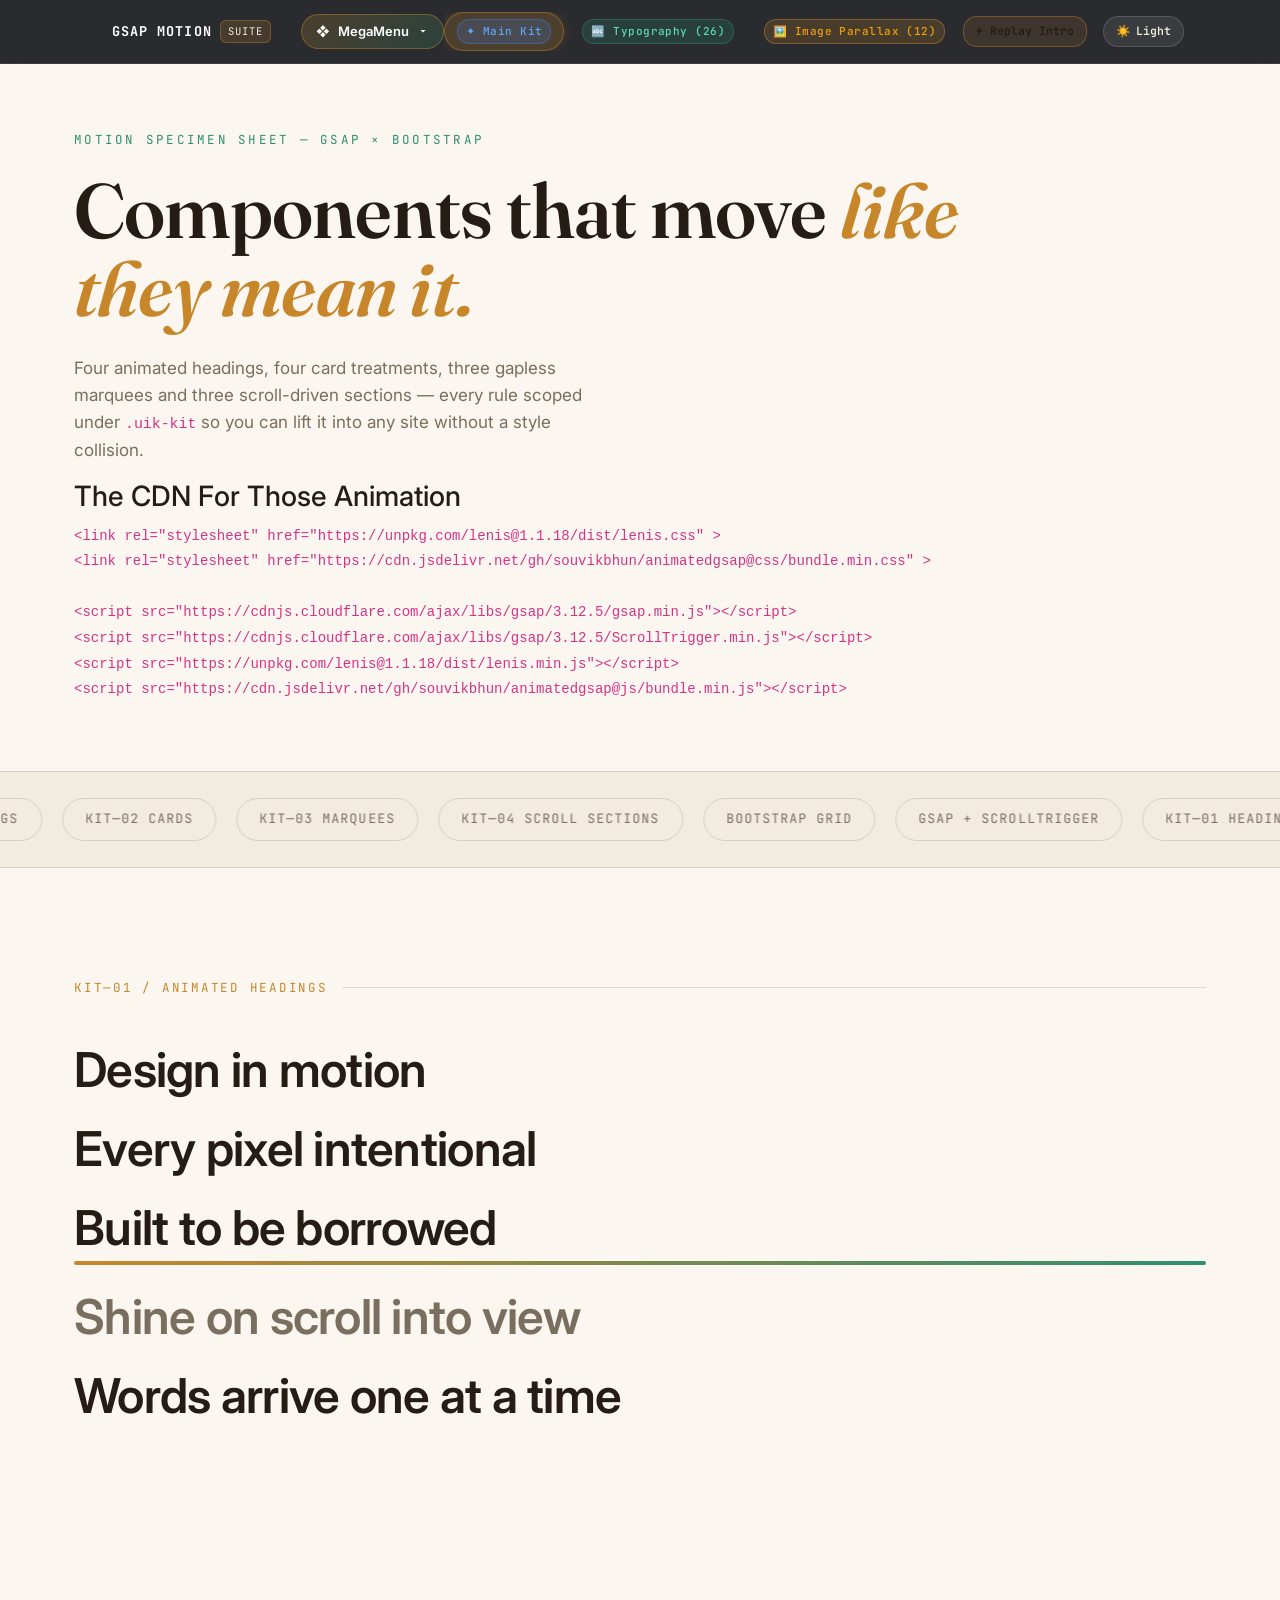
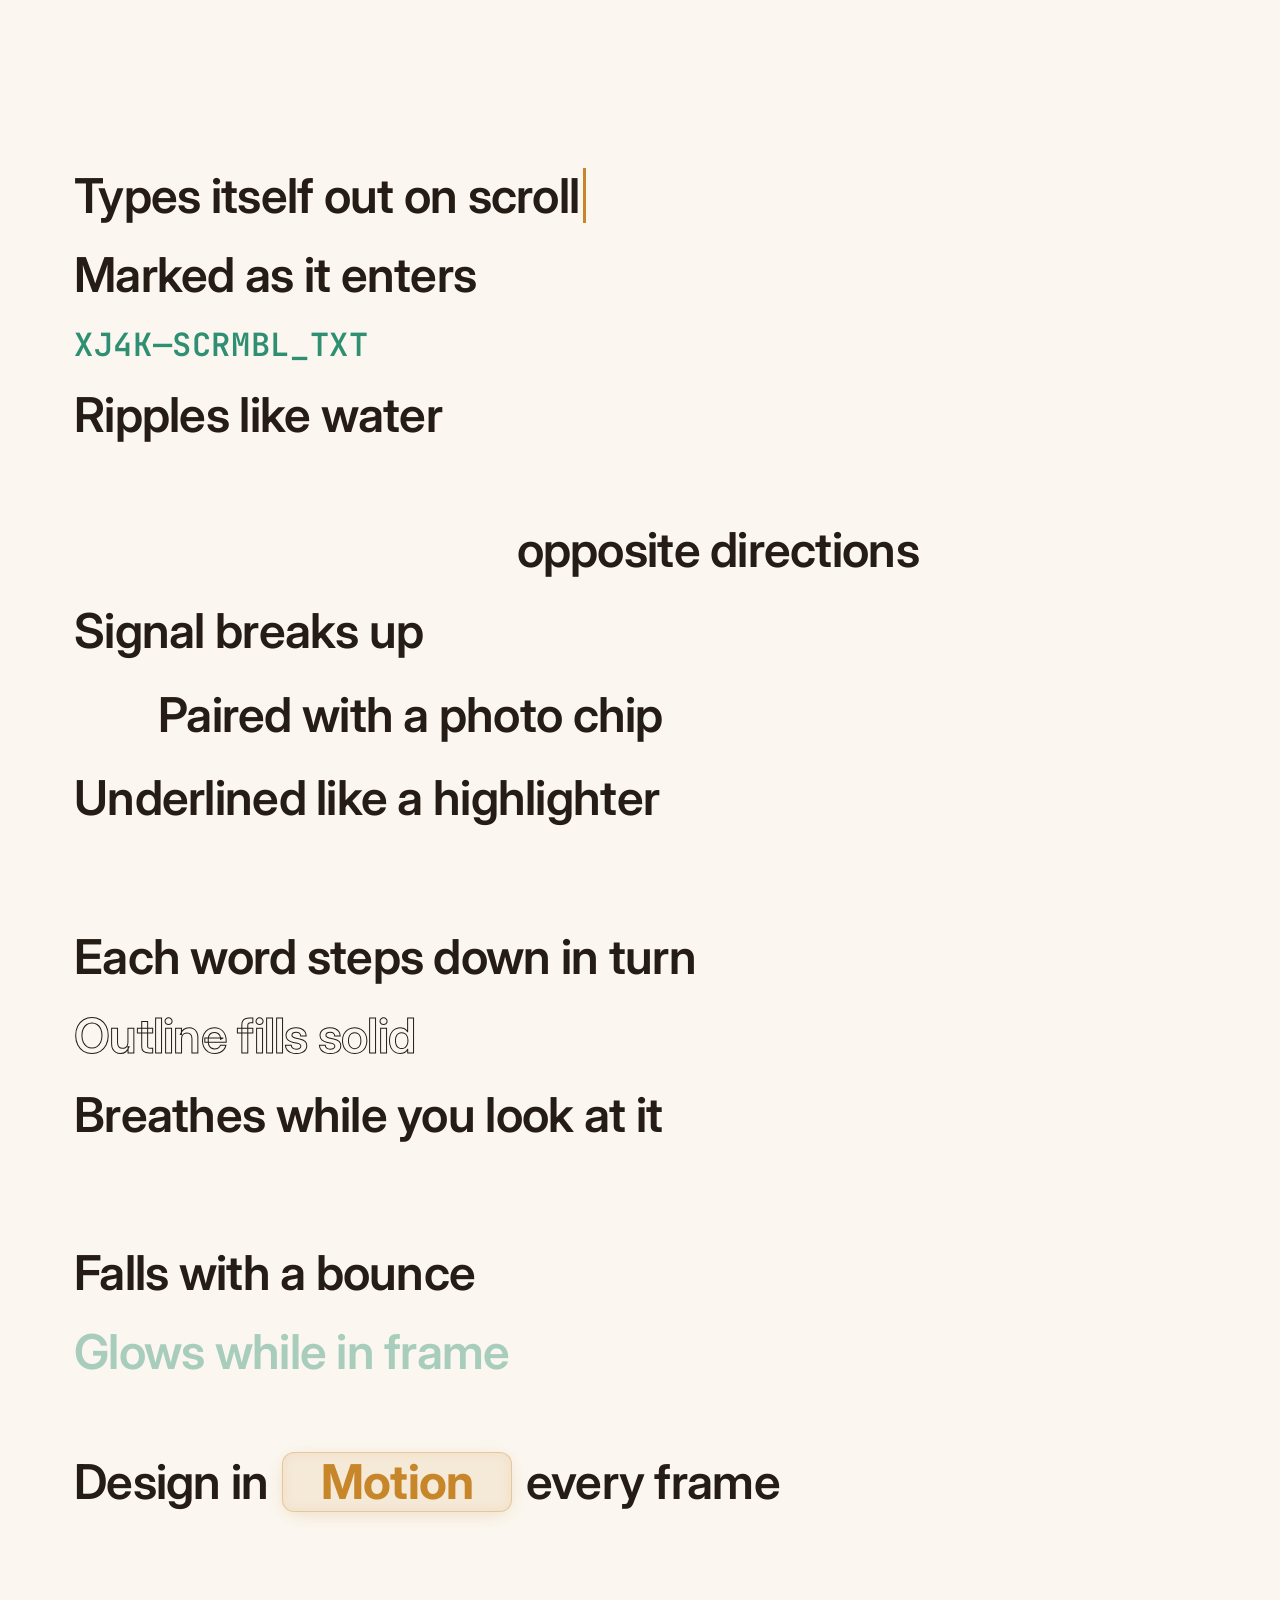
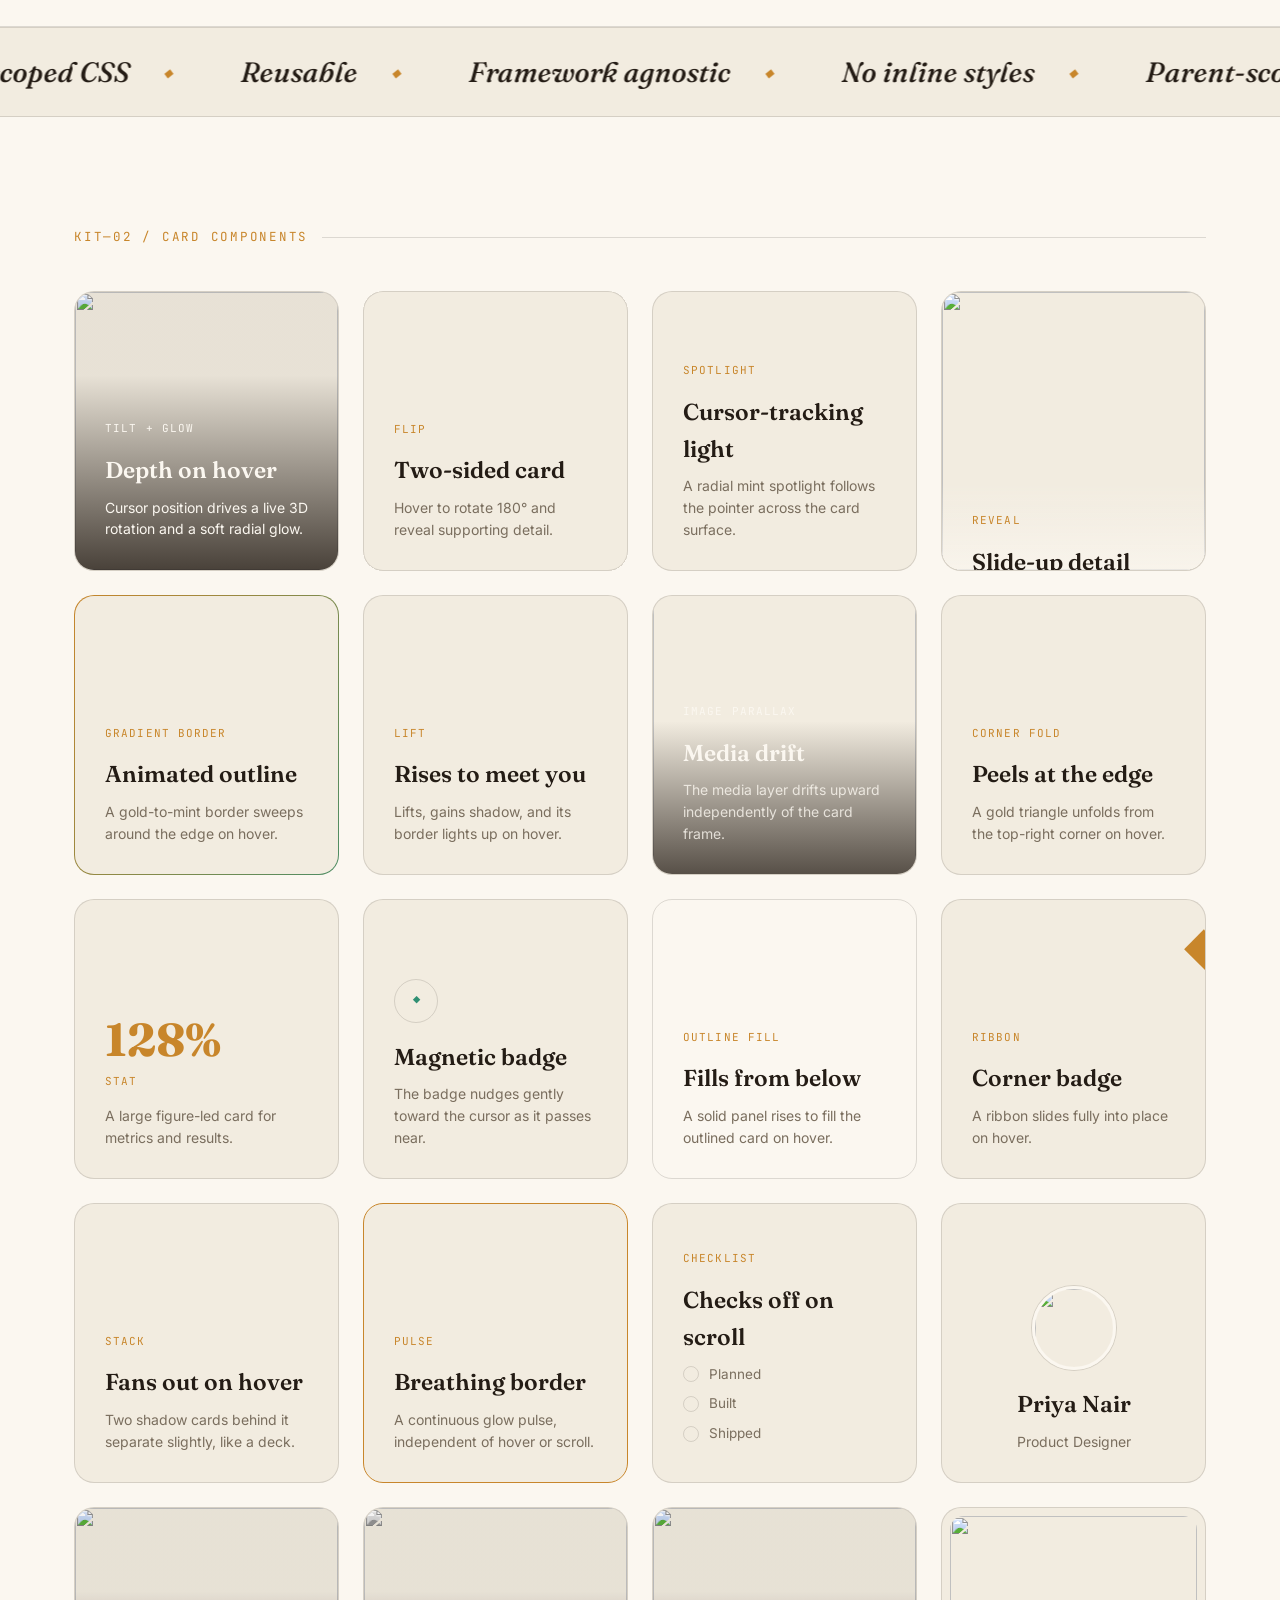
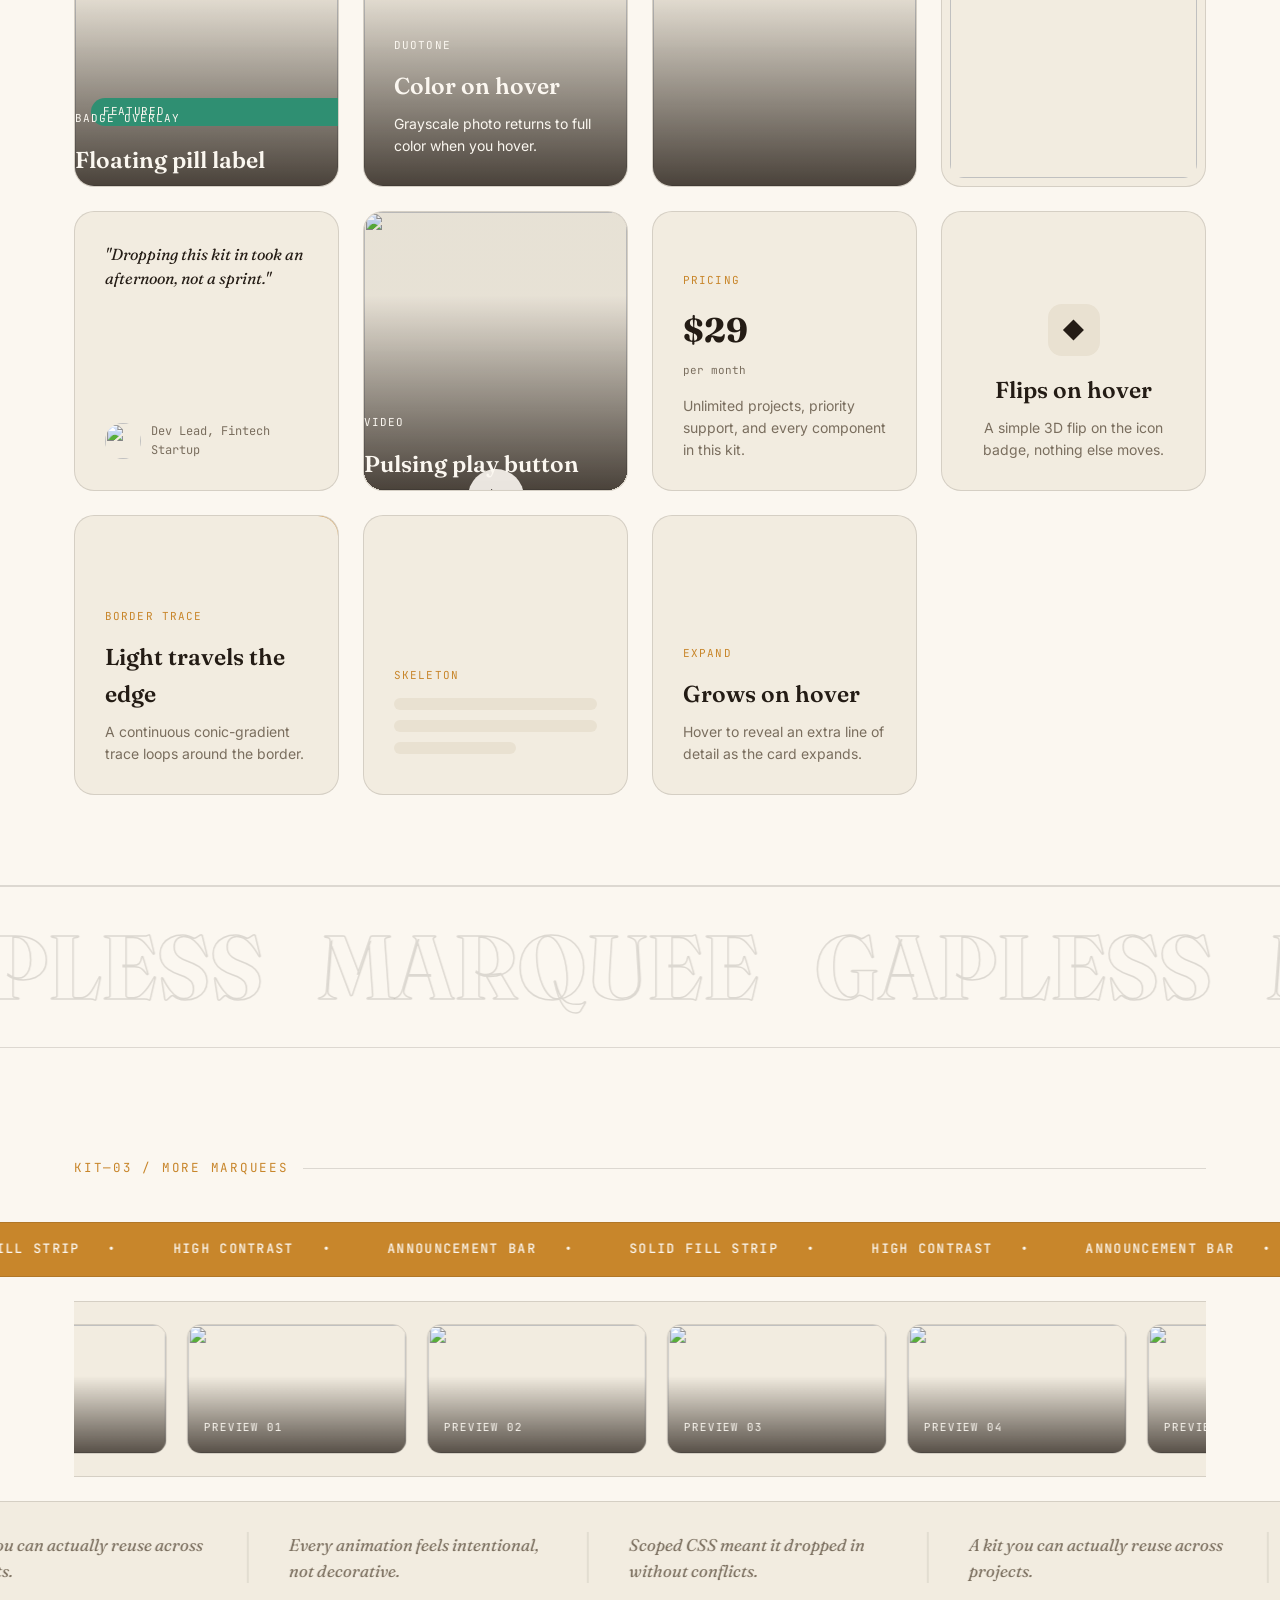
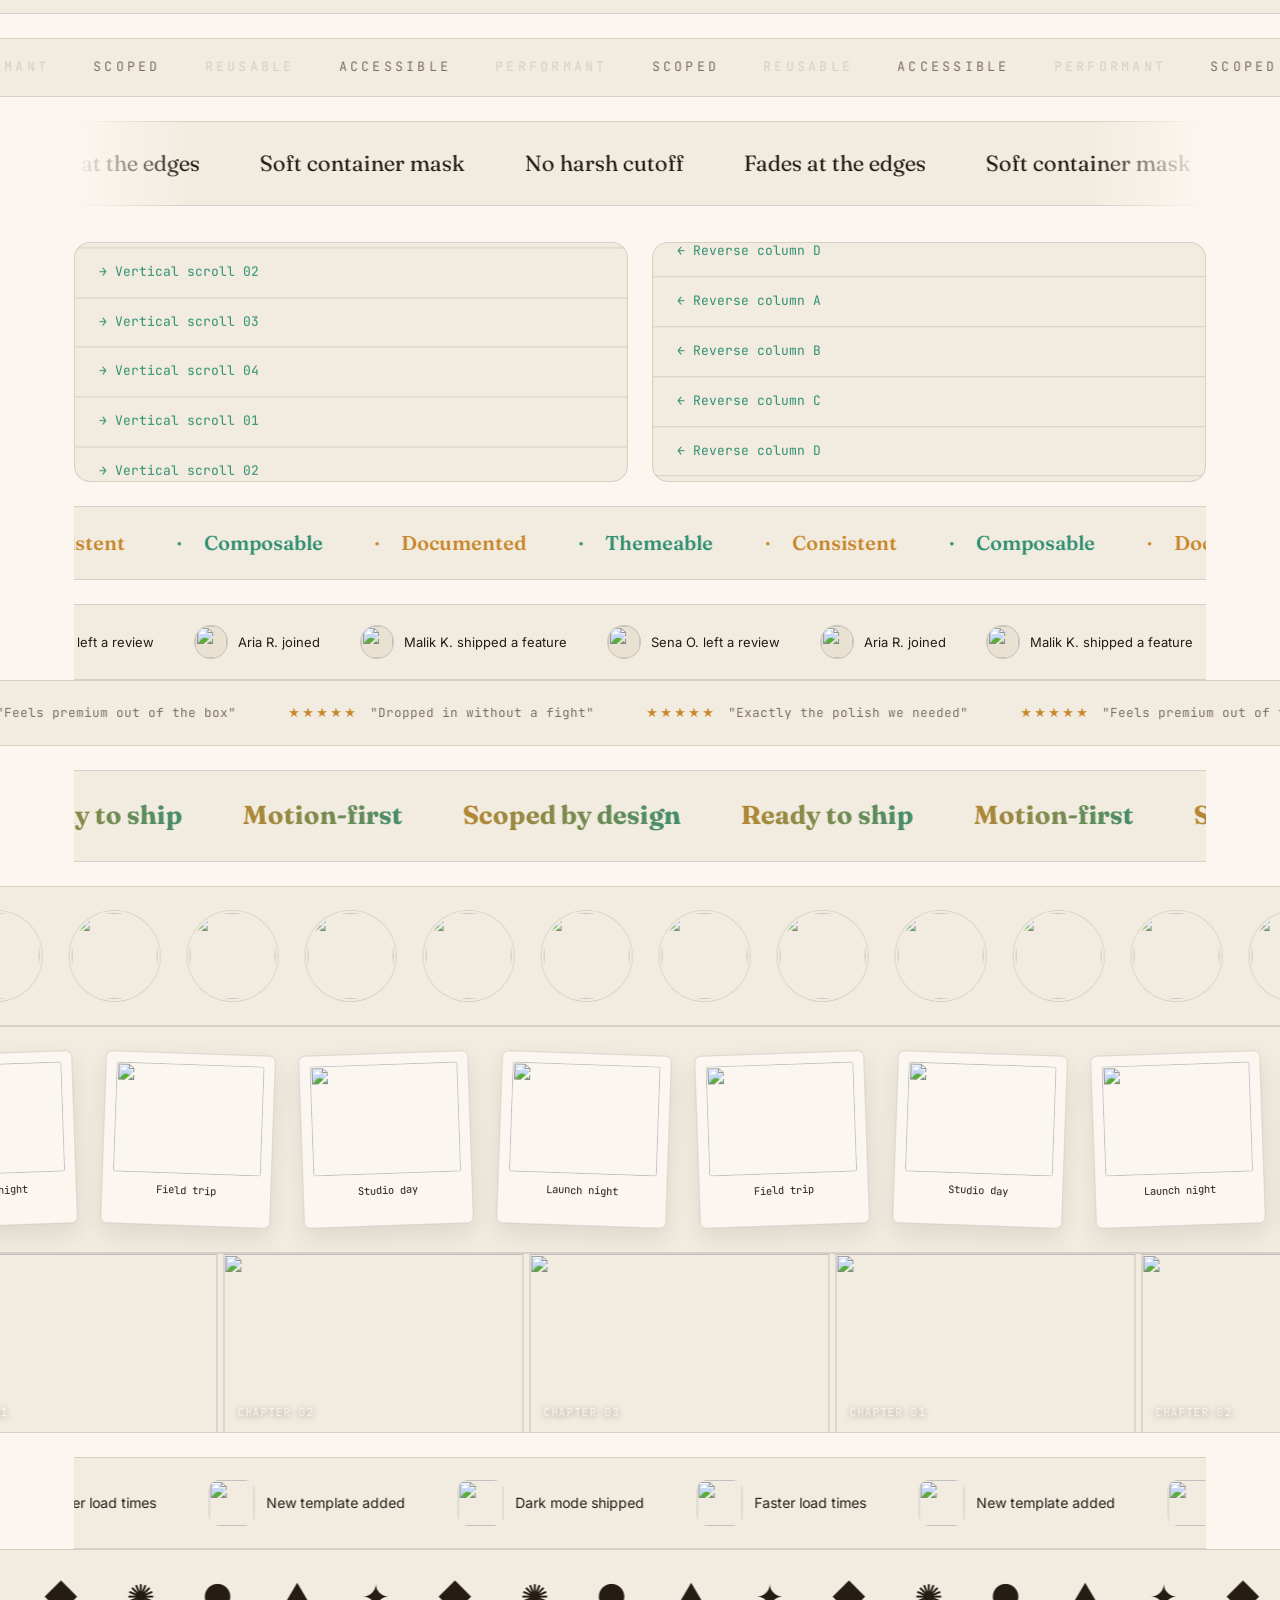
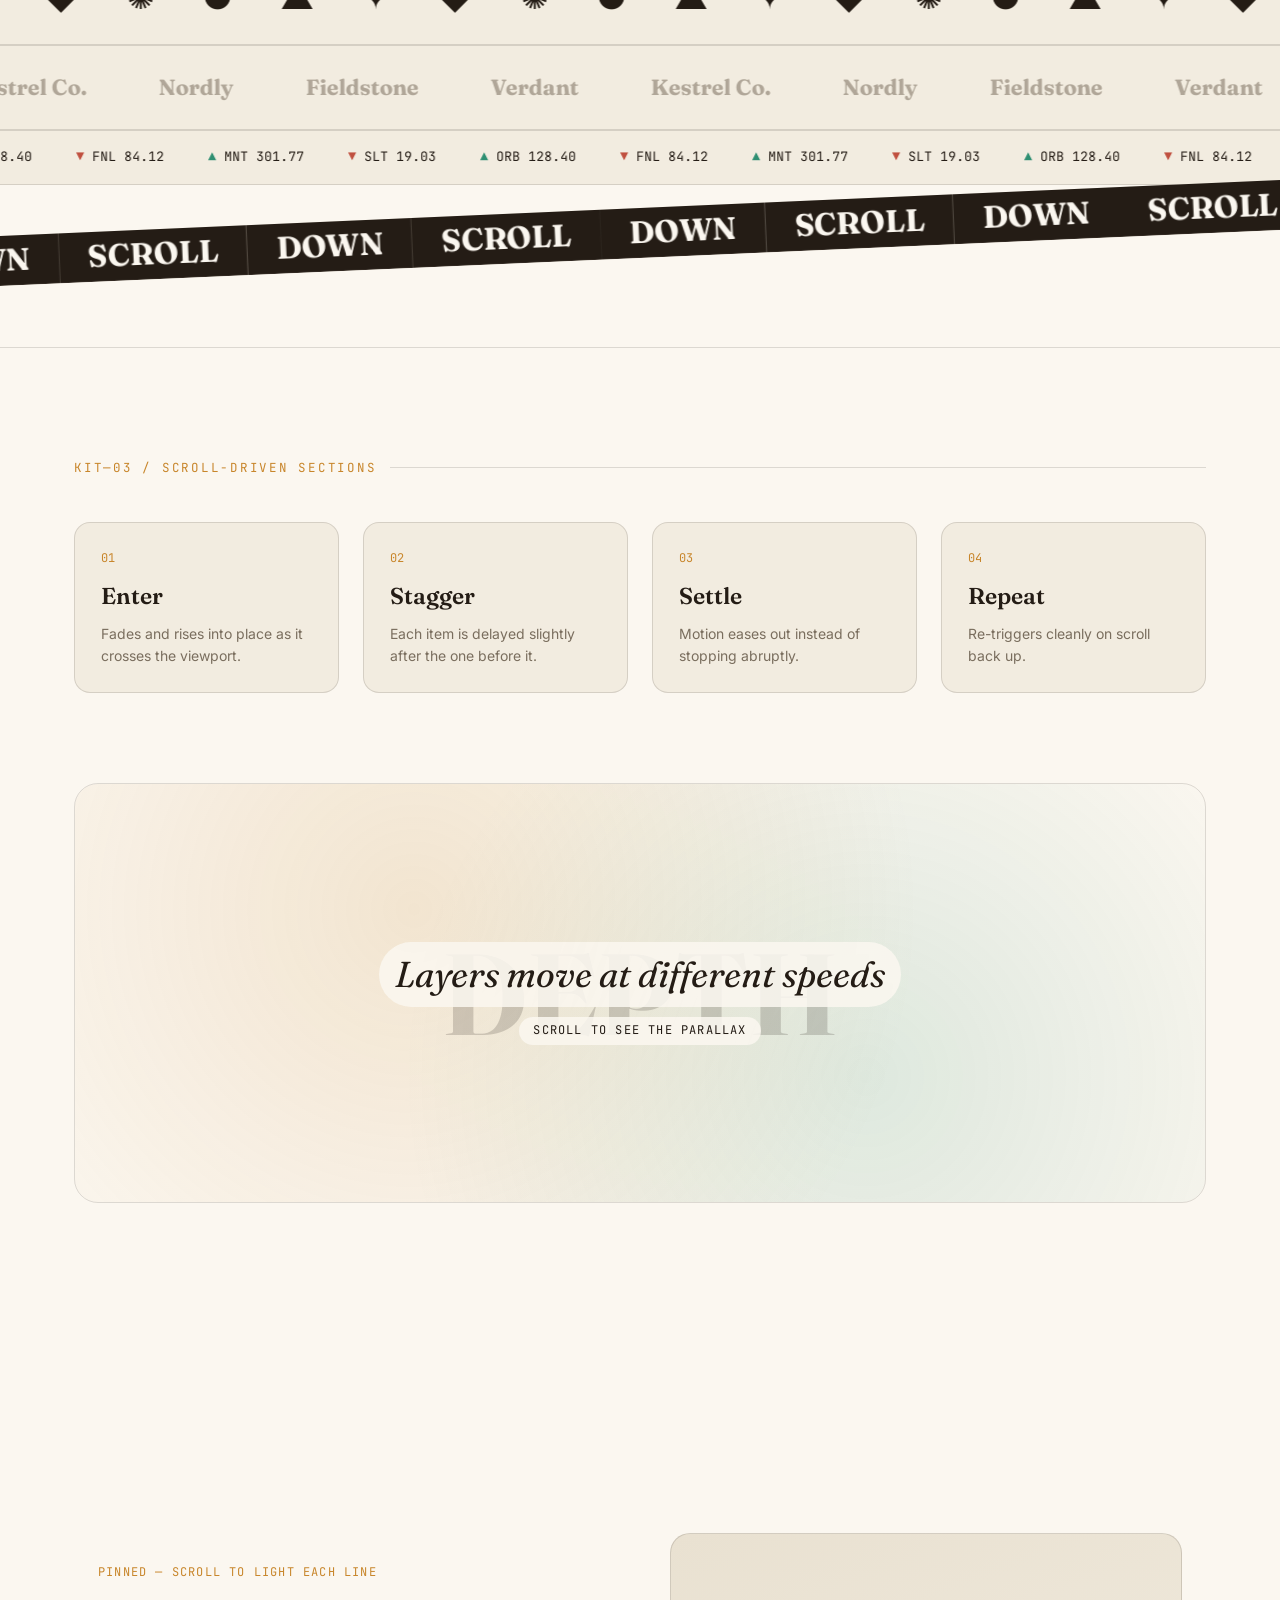
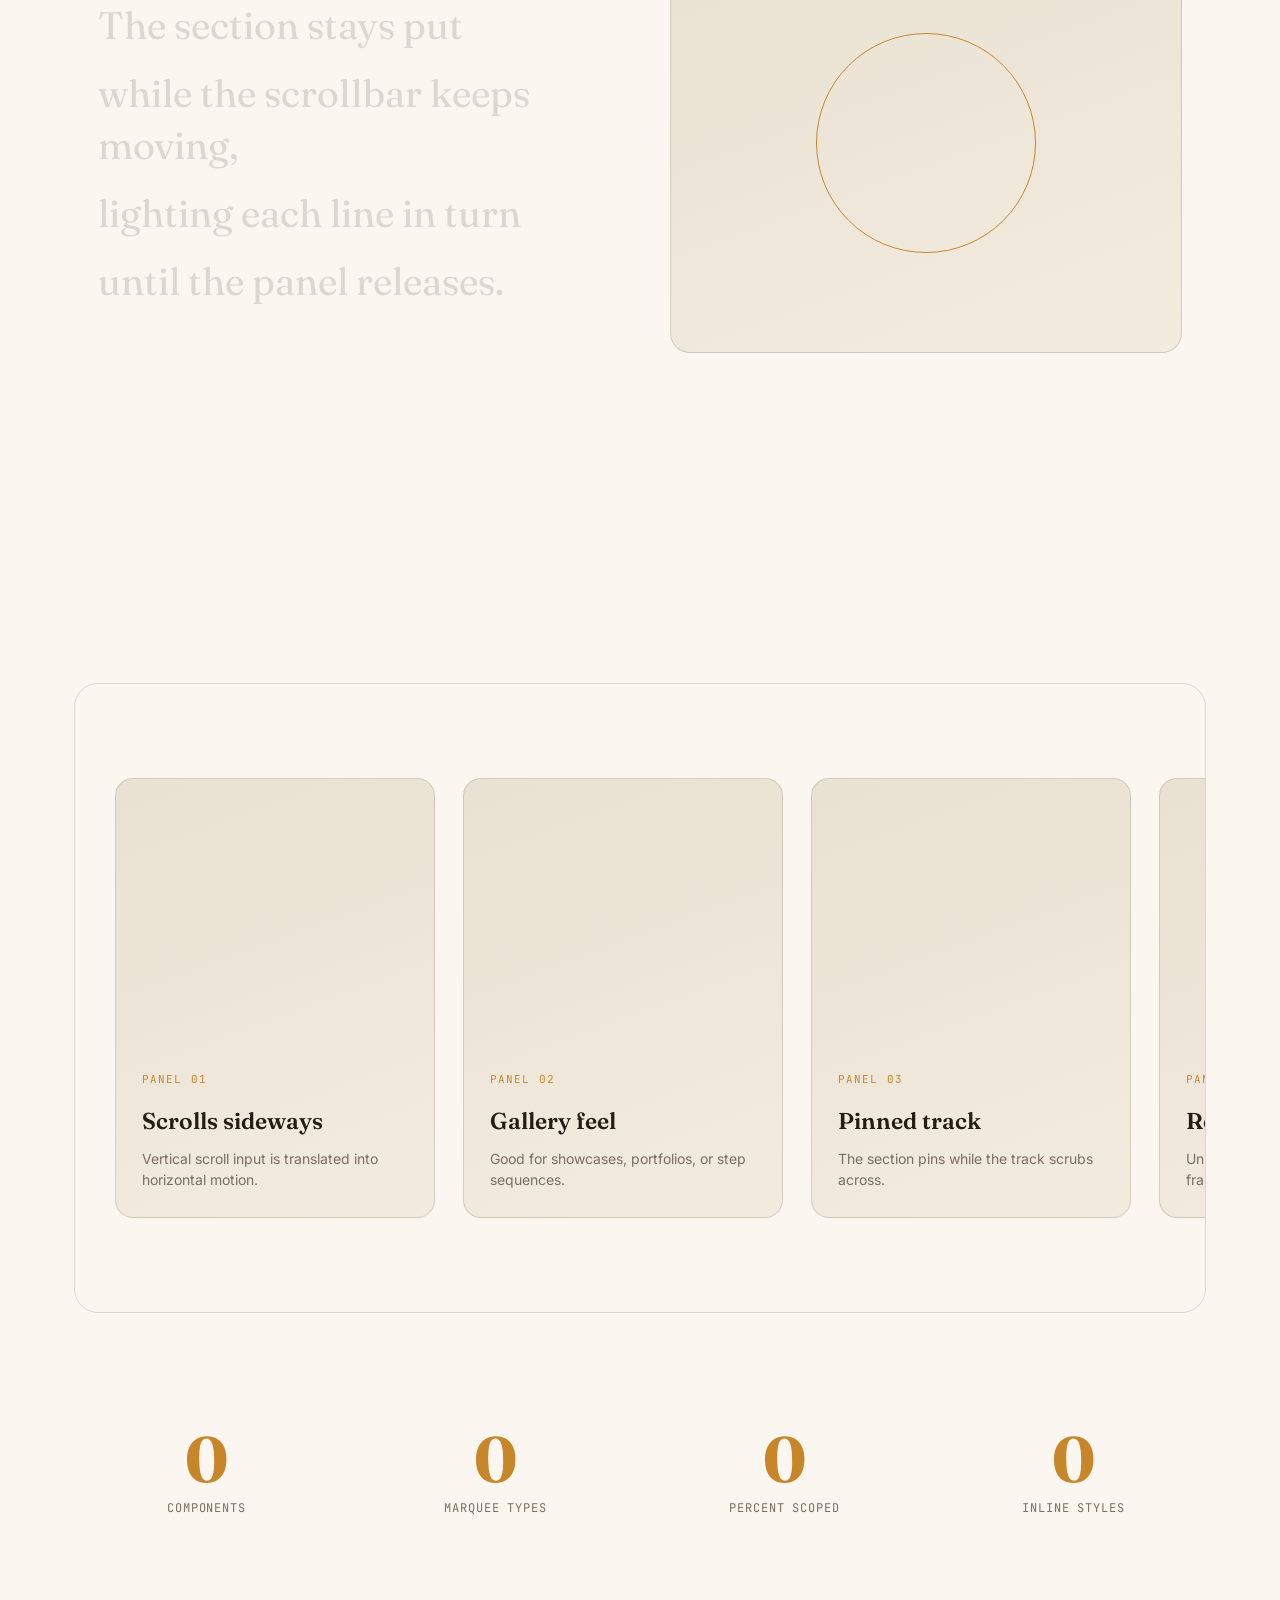
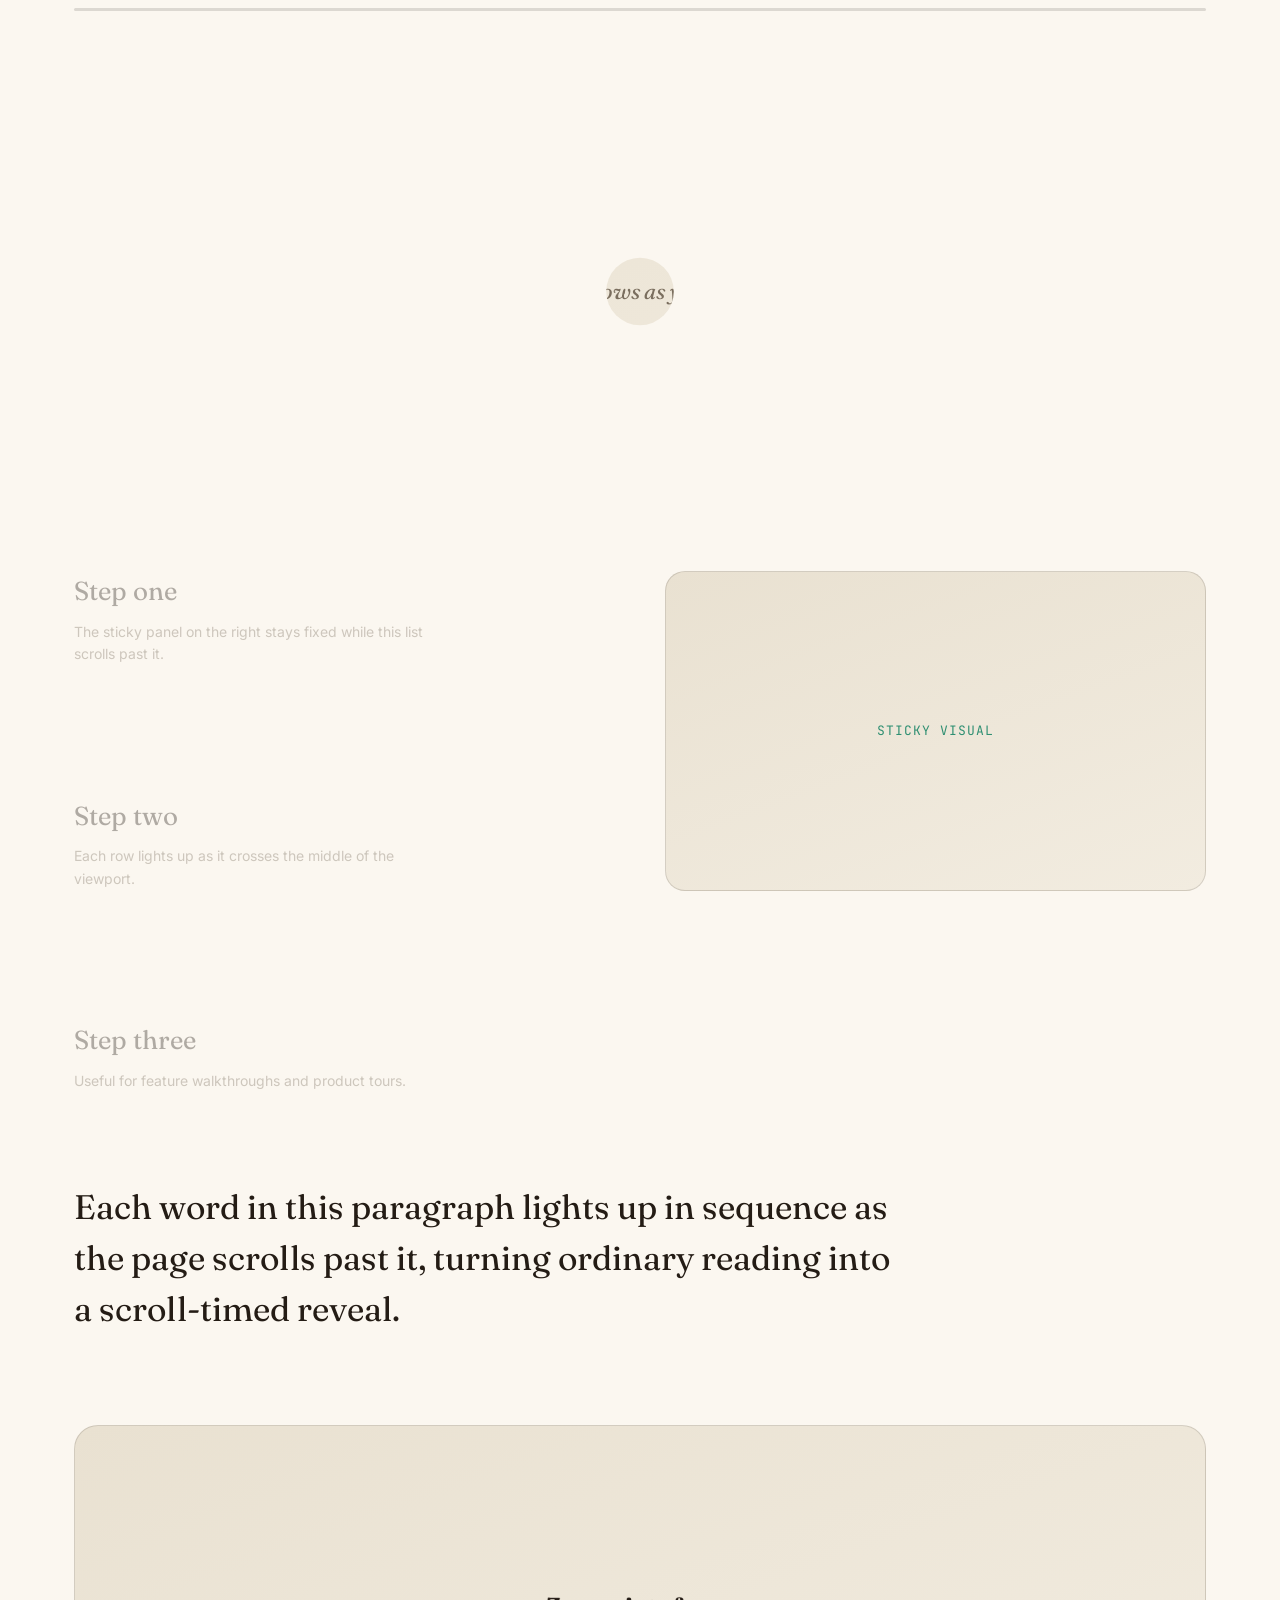
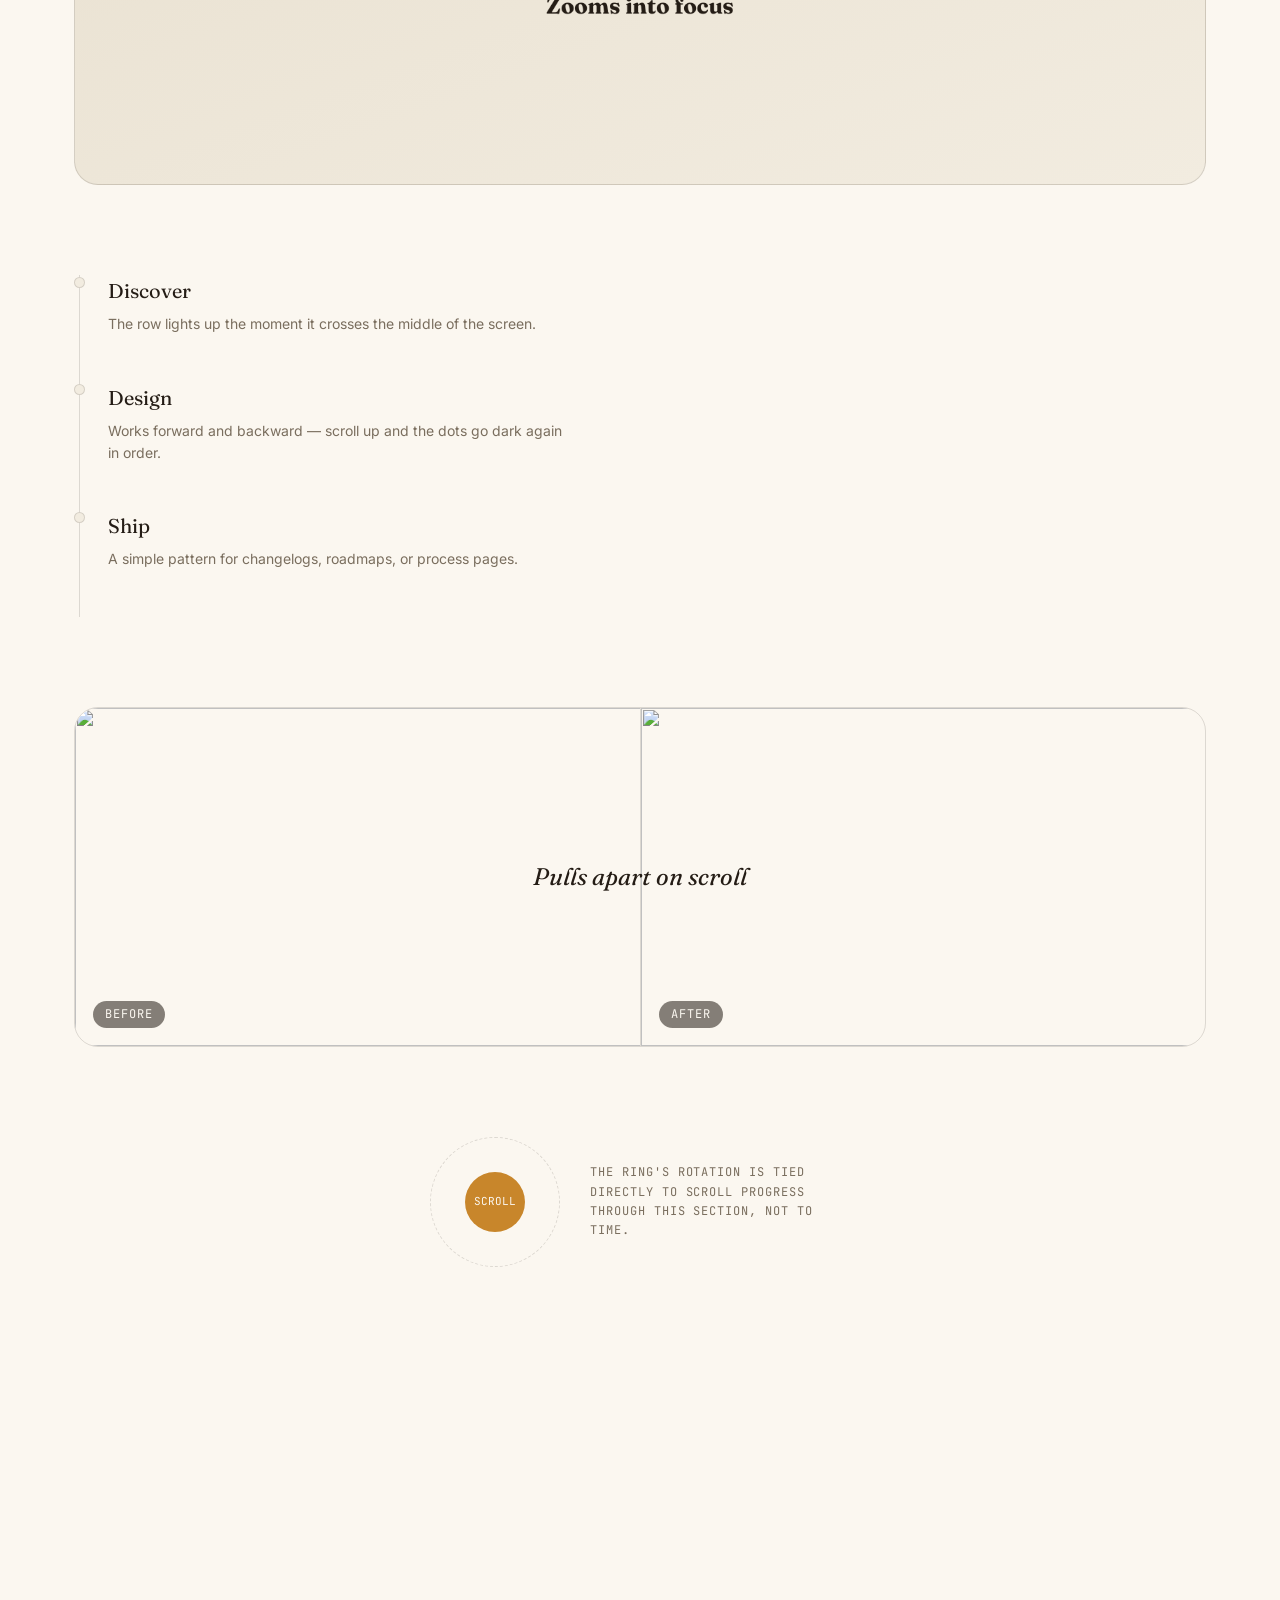
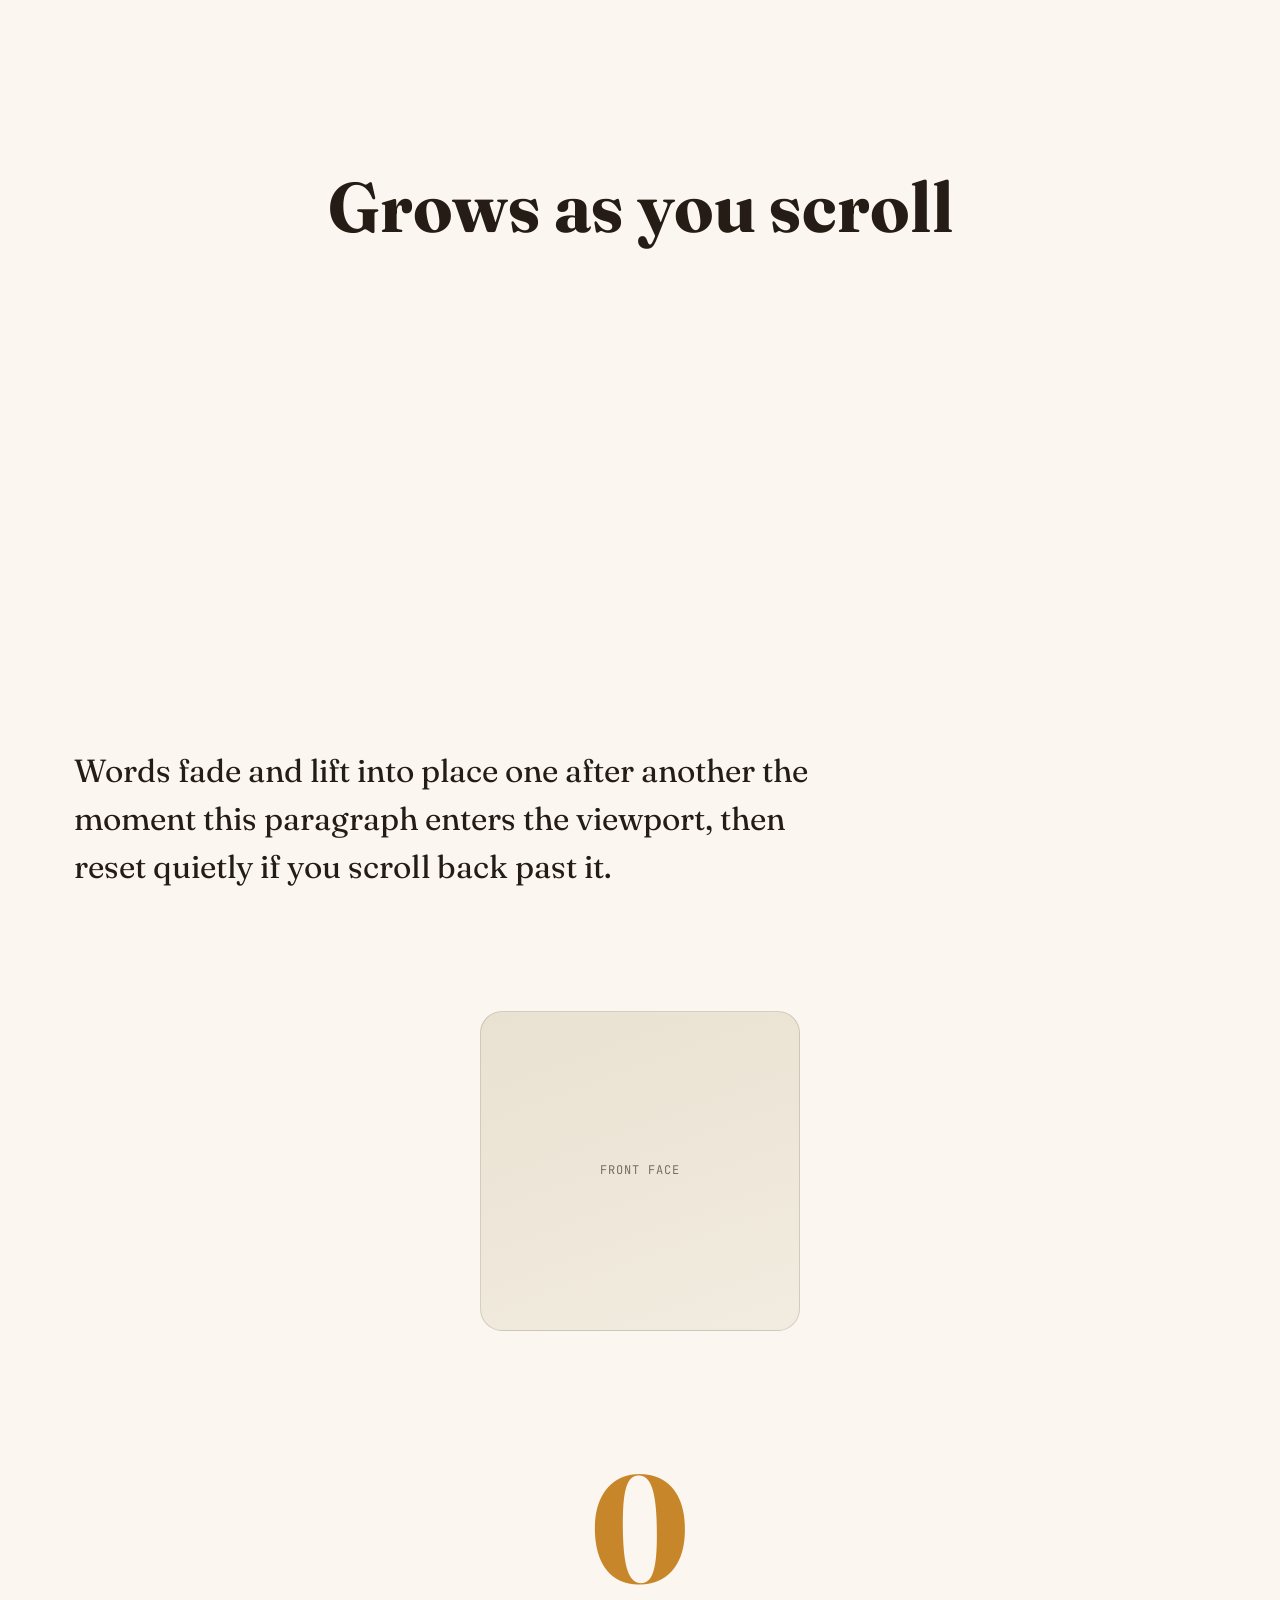
==== commit 1fb5f3c4: "fix all heading error" ====
--- a/index.html
+++ b/index.html
@@ -58,7 +58,7 @@
         </div>
 
         <h1 class="uik-intro-title" data-uik-intro-title>
-          <span class="uik-intro-char">A</span><span class="uik-intro-char">W</span><span class="uik-intro-char">W</span><span class="uik-intro-char">W</span><span class="uik-intro-char">A</span><span class="uik-intro-char">R</span><span class="uik-intro-char">D</span><span class="uik-intro-char">S</span>
+          <span class="uik-intro-char">W</span><span class="uik-intro-char">W</span><span class="uik-intro-char">W</span><span class="uik-intro-char">A</span><span class="uik-intro-char">R</span><span class="uik-intro-char">D</span><span class="uik-intro-char">S</span>
           <span style="display: inline-block; width: 14px;"></span>
           <span class="uik-intro-char" style="color: var(--uik-clay);">M</span><span class="uik-intro-char" style="color: var(--uik-clay);">O</span><span class="uik-intro-char" style="color: var(--uik-clay);">T</span><span class="uik-intro-char" style="color: var(--uik-clay);">I</span><span class="uik-intro-char" style="color: var(--uik-clay);">O</span><span class="uik-intro-char" style="color: var(--uik-clay);">N</span>
         </h1>
